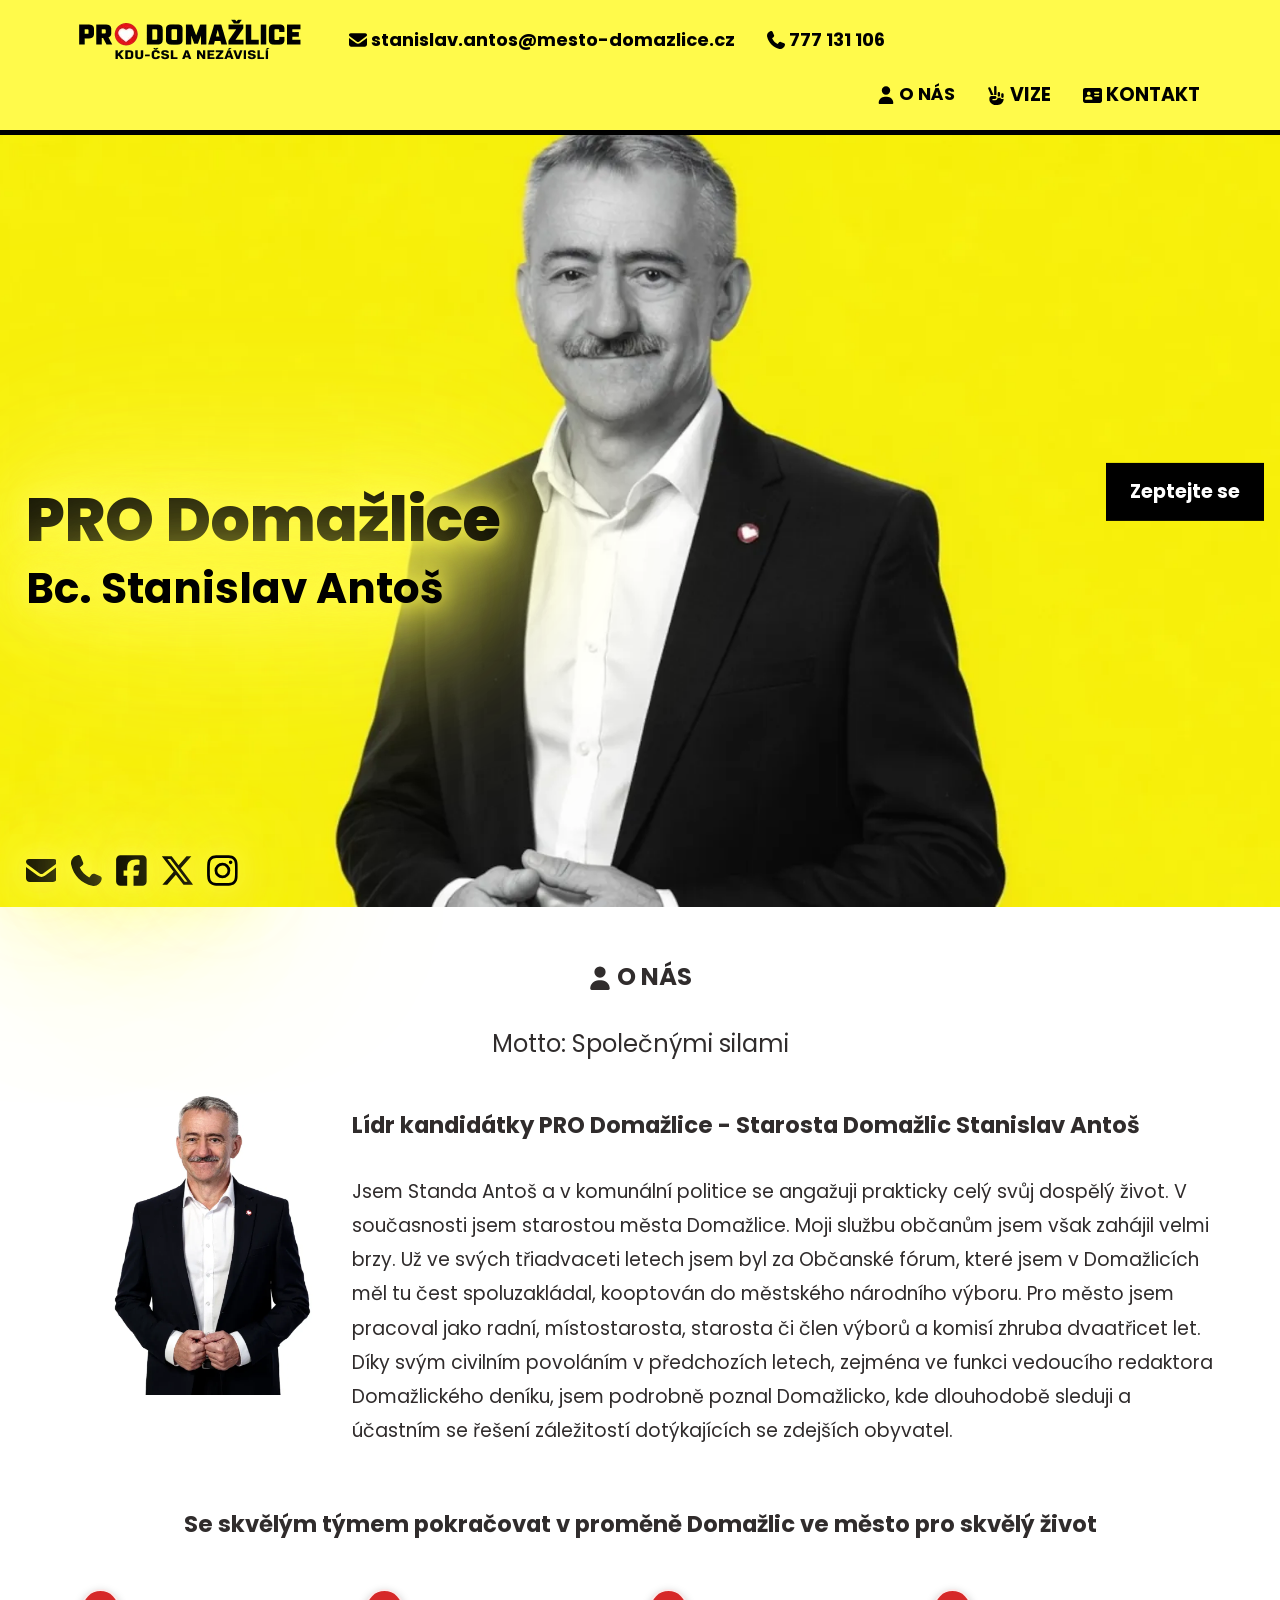
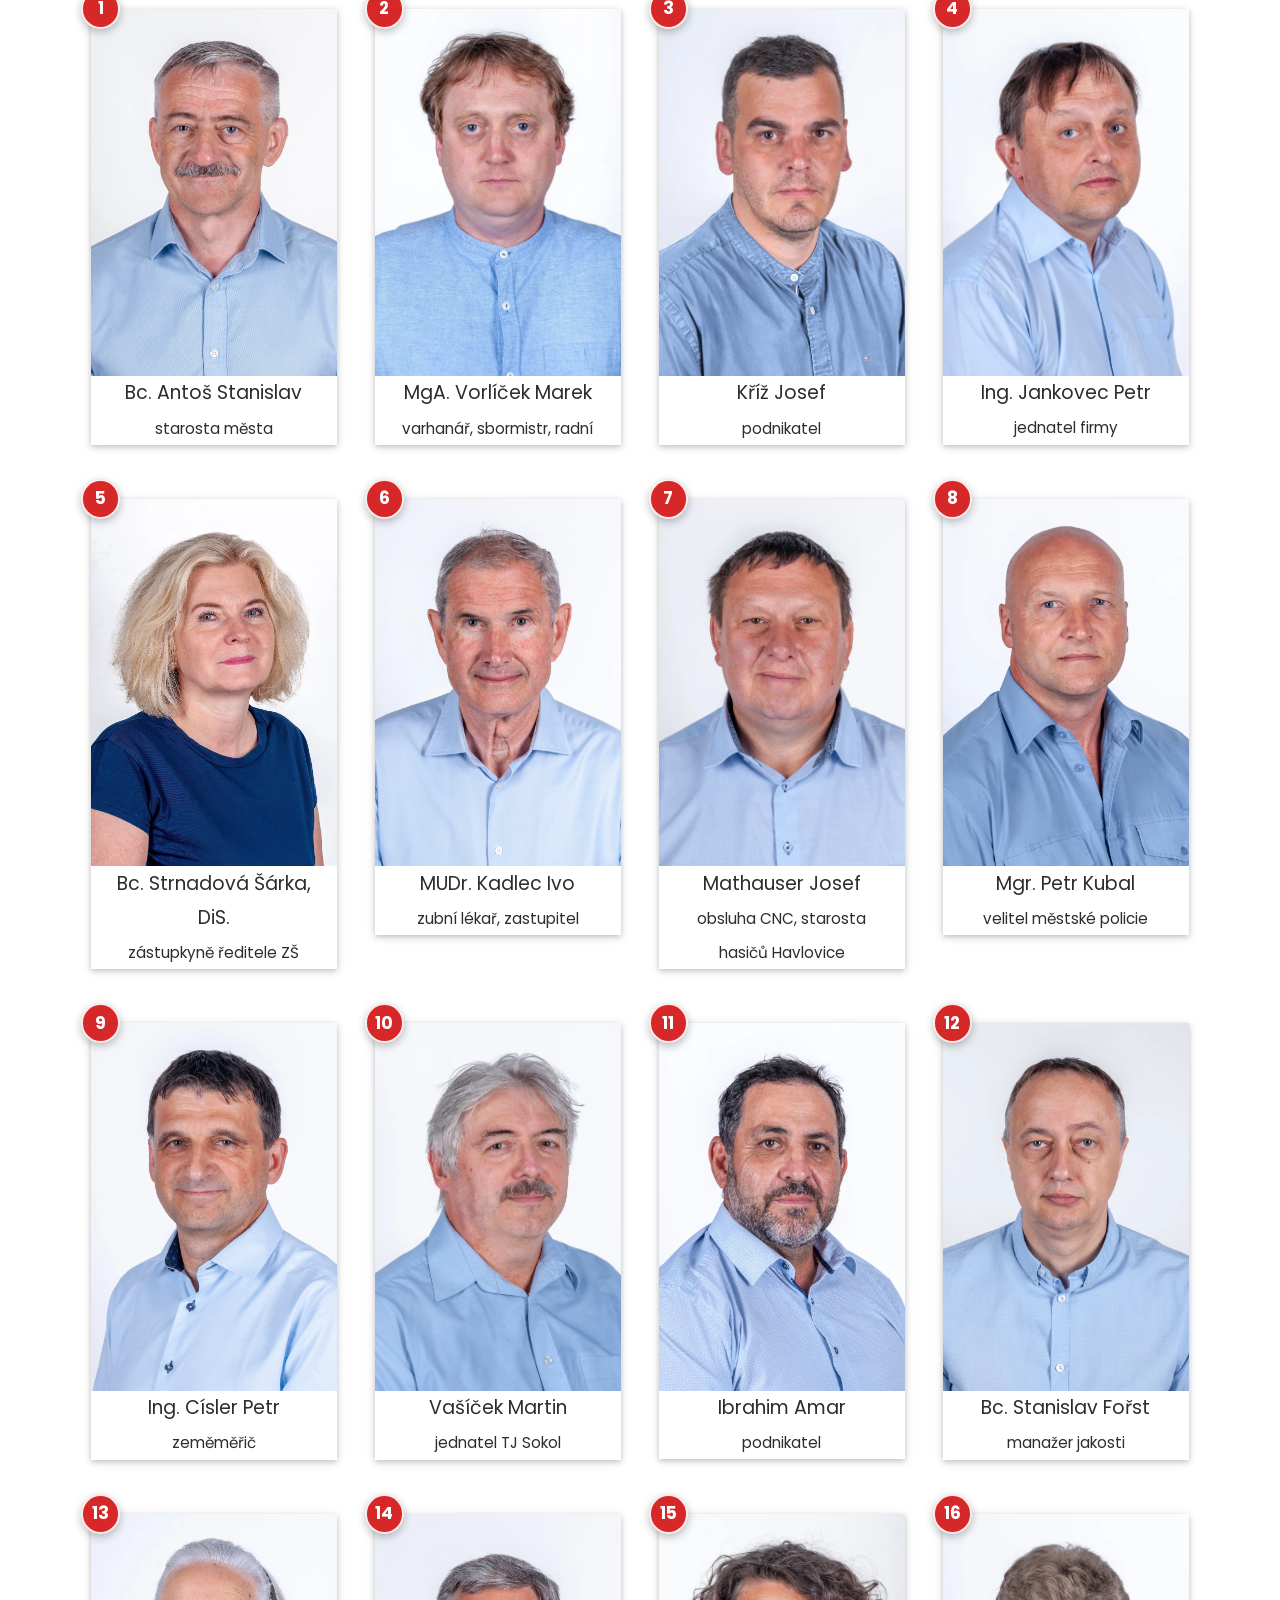
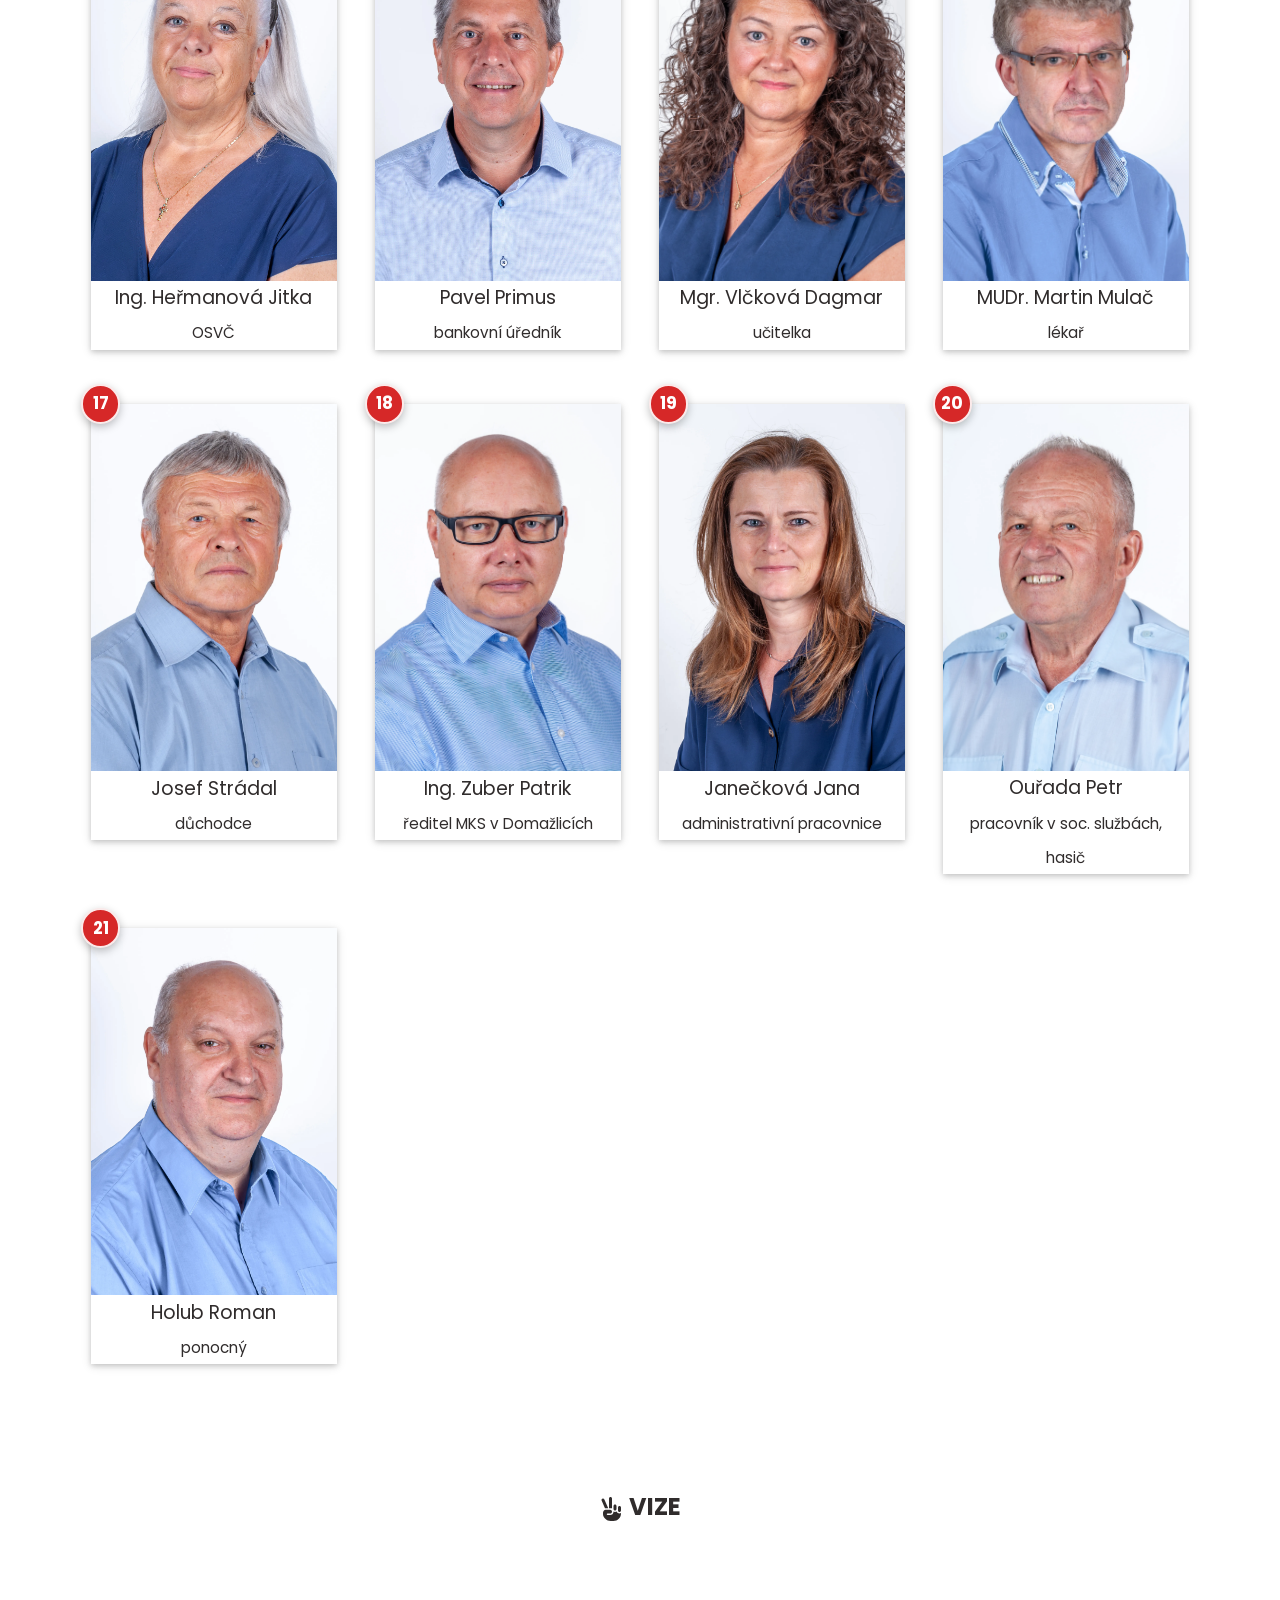
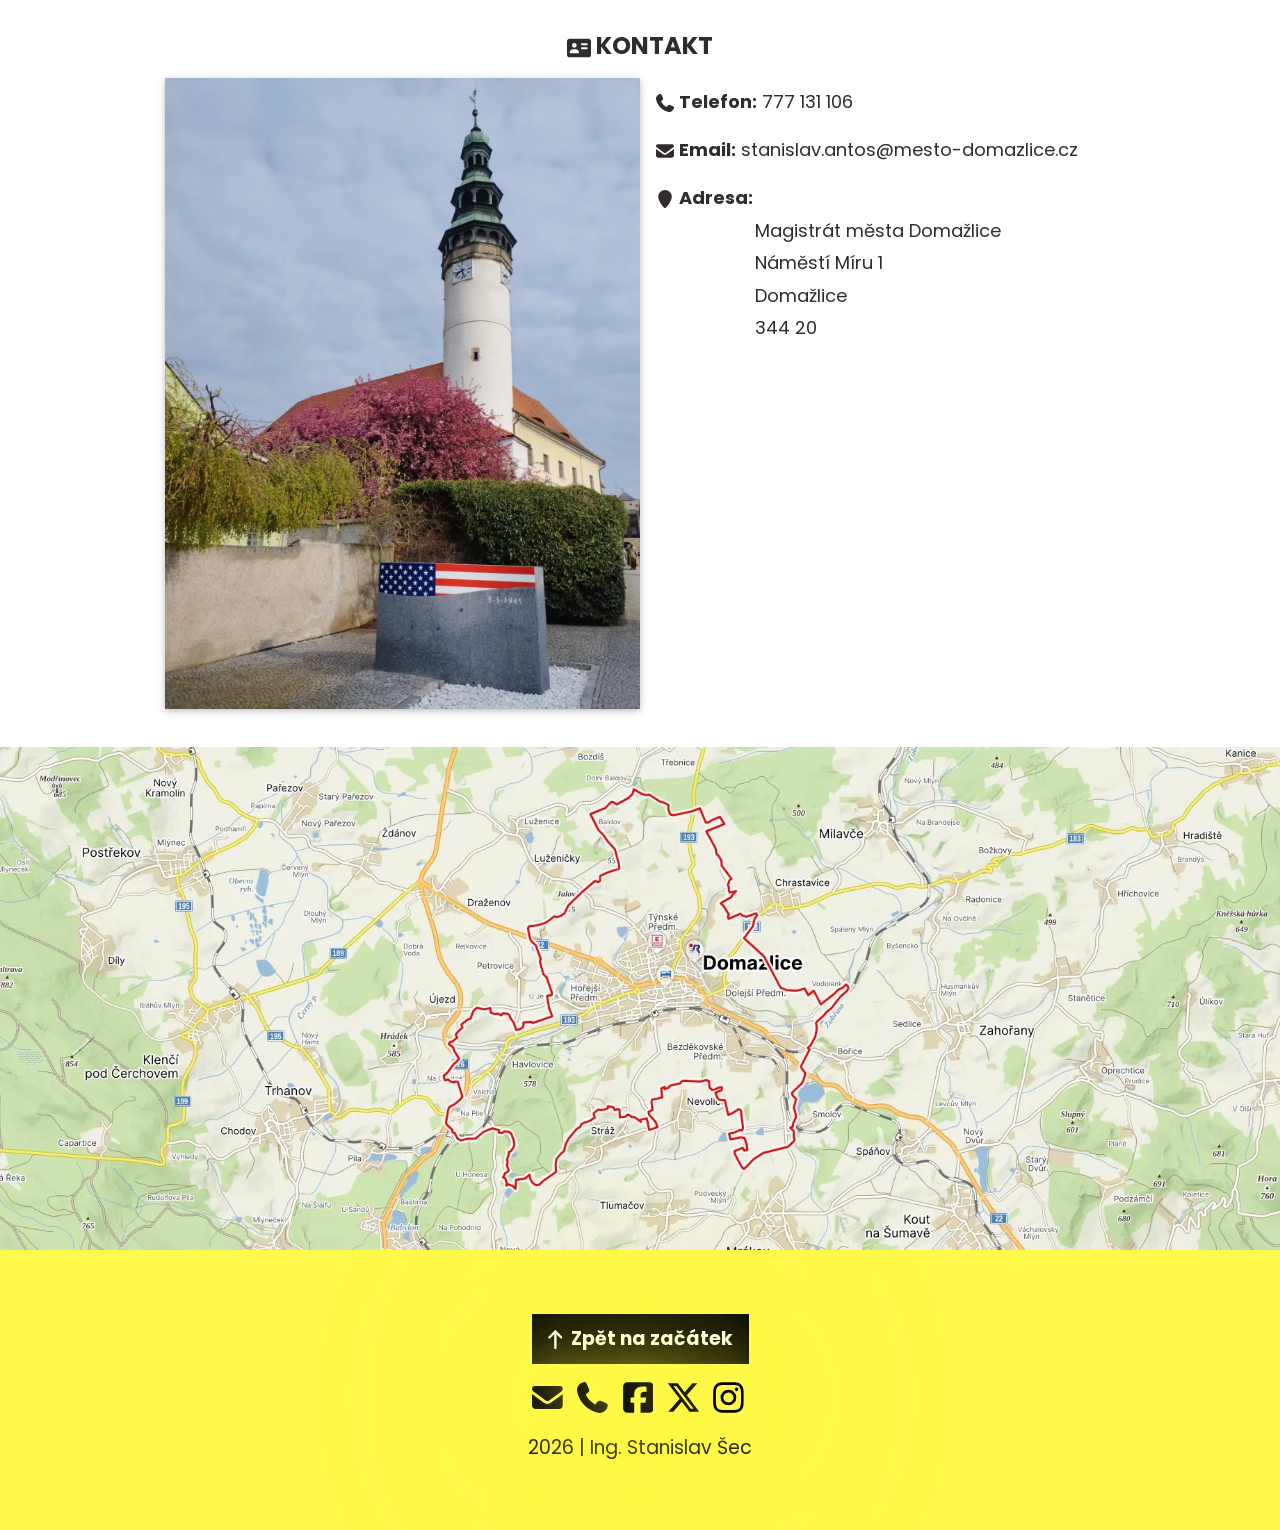
==== index.html @ 692b4fc7 "Nahrál jsem úpravu vzhledu" ====
<!DOCTYPE html><html lang="cs"><head><meta charset="UTF-8"><script type="application/ld+json" data-remove>{
				"@context":"https://schema.org",
				"@type":"WebSite",
				"url":"https://prodomazlice.cz",
				"name":"Bc. Stanislav Antoš - PRO Domažlice",
				"description":"Výchozí webový projekt",
				"publisher": {
					"@type":"Organization",
					"name":"Ing. Stanislav Šec",
					"url":"https://prodomazlice.cz",
					"logo": {
						"@type":"ImageObject",
						"url":"https://prodomazlice.cz/img/icons/icon-512x512.png",
						"width": 512,
						"height": 512
					},
					"contactPoint": {
						"@type":"ContactPoint",
						"contactType":"Customer Support",
						"email":"&#115;&#116;&#97;&#110;&#105;&#115;&#108;&#97;&#118;&#46;&#97;&#110;&#116;&#111;&#115;&#64;&#109;&#101;&#115;&#116;&#111;&#45;&#100;&#111;&#109;&#97;&#122;&#108;&#105;&#99;&#101;&#46;&#99;&#122;",
						"telephone":"+420777131106",
						"areaServed":"CZ"
					}
				}
			}</script><title data-keep="title">Bc. Stanislav Antoš - PRO Domažlice</title><meta name="viewport" content="width=device-width,initial-scale=1"><meta name="author" content="Ing. Stanislav Šec"><meta name="robots" content="index, follow"><meta name="title" property="og:title" content="PRO Domažlice"><meta name="description" property="og:description" content="Výchozí webový projekt"><meta name="keywords" property="og:keywords" content="Domažlice, Volby, Starosta Domažlic, Stanislav Antoš, Volby 2026"><meta property="og:type" content="website"><meta property="og:site_name" content="prodomazlice.cz"><meta property="og:locale" content="cs_CS"><meta property="og:url" content="https://prodomazlice.cz/index.html"><meta property="og:image" content="https://prodomazlice.cz/img/socialniSite.webp"><meta property="og:image:alt" content="Bc. Stanislav Antoš"><meta name="twitter:card" content="summary"><meta name="twitter:title" content="PRO Domažlice"><meta name="twitter:description" content="Výchozí webový projekt"><meta name="twitter:image" content="https://prodomazlice.cz/img/x.webp"><link rel="stylesheet" href="styles.min.css?v=1.0.0"><script src="scripts.min.js?v=1.0.0"></script><link rel="apple-touch-icon" sizes="180x180" href="./img/icons/icon-180x180.png"><link rel="icon" type="image/x-icon" sizes="48x48" href="./img/icons/favicon.ico"><link rel="icon" type="image/png" sizes="32x32" href="./img/icons/icon-32x32.png"><link rel="icon" type="image/png" sizes="16x16" href="./img/icons/icon-16x16.png"><link rel="manifest" href="./site.webmanifest"><link rel="canonical" href="https://prodomazlice.cz/"></head><body><div class="w3-overlay w3-hide-large w3-animate-opacity menuCloser" title="Zavři menu" id="myOverlay"></div><div class="w3-top"><div class="w3-bar color-2" id="myNavbar"><a href="index.html#home" class="w3-bar-item logoWrapp"><img class="logo" alt="logo" src="img/logoRectangle.webp"></a><div class="w3-center w3-hide-small w3-hide-medium"><a href="mailto:&#115;&#116;&#97;&#110;&#105;&#115;&#108;&#97;&#118;&#46;&#97;&#110;&#116;&#111;&#115;&#64;&#109;&#101;&#115;&#116;&#111;&#45;&#100;&#111;&#109;&#97;&#122;&#108;&#105;&#99;&#101;&#46;&#99;&#122;" class="w3-bar-item w3-large"><svg class="fa"><use xlink:href="sprites/fa-solid.svg#envelope"></use></svg> &#115;&#116;&#97;&#110;&#105;&#115;&#108;&#97;&#118;&#46;&#97;&#110;&#116;&#111;&#115;&#64;&#109;&#101;&#115;&#116;&#111;&#45;&#100;&#111;&#109;&#97;&#122;&#108;&#105;&#99;&#101;&#46;&#99;&#122; </a><a href="tel:+420777131106" class="w3-bar-item w3-large"><svg class="fa"><use xlink:href="sprites/fa-solid.svg#phone"></use></svg> 777 131 106</a></div><div class="w3-right w3-hide-small w3-hide-medium"><a href="index.html#about" class="w3-bar-item w3-large"><svg class="fa"><use xlink:href="sprites/fa-solid.svg#user"></use></svg> O NÁS </a><a href="index.html#why" class="w3-bar-item"><svg class="fa"><use xlink:href="sprites/fa-solid.svg#hand-peace"></use></svg> VIZE </a><a href="index.html#contact" class="w3-bar-item"><svg class="fa"><use xlink:href="sprites/fa-solid.svg#address-card"></use></svg> KONTAKT</a></div><span class="menuOpener w3-bar-item w3-right w3-hide-large"><svg class="fa"><use xlink:href="sprites/fa-solid.svg#bars"></use></svg></span></div></div><nav class="menuCloser w3-sidebar w3-bar-block color-2 w3-card w3-animate-right w3-hide-large" id="mySidebar"><div class="w3-bar-item w3-right-align closer"><svg class="fa"><use xlink:href="sprites/fa-solid.svg#close"></use></svg></div><a href="index.html#about" class="w3-bar-item w3-right-align">O NÁS</a> <a href="index.html#why" class="w3-bar-item w3-right-align">VIZE</a> <a href="index.html#contact" class="w3-bar-item w3-right-align">KONTAKT</a></nav><header class="w3-display-container" id="home"><div class="bigTitle w3-display-left w3-text-white"><h1>PRO Domažlice</h1><h2>Bc. Stanislav Antoš</h2></div><a href="index.html#contact" class="w3-button w3-padding-large w3-margin-right w3-hide-small w3-display-right w3-hide-medium">Zeptejte se</a><div class="contactIcons"><a href="mailto:&#115;&#116;&#97;&#110;&#105;&#115;&#108;&#97;&#118;&#46;&#97;&#110;&#116;&#111;&#115;&#64;&#109;&#101;&#115;&#116;&#111;&#45;&#100;&#111;&#109;&#97;&#122;&#108;&#105;&#99;&#101;&#46;&#99;&#122;" rel="nofollow"><svg class="fa"><use xlink:href="sprites/fa-solid.svg#envelope"></use></svg> </a><a href="tel:+420777131106" rel="nofollow"><svg class="fa"><use xlink:href="sprites/fa-solid.svg#phone"></use></svg> </a><a href="https://www.facebook.com/stanislav.antos.7" target="_blank" rel="nofollow"><svg class="fa"><use xlink:href="sprites/fa-brands.svg#facebook-square"></use></svg> </a><a href="https://x.com/AntosStanislav" target="_blank" rel="nofollow"><svg class="fa"><use xlink:href="sprites/fa-brands.svg#x-twitter"></use></svg> </a><a href="https://www.instagram.com/antosstanislav/" target="_blank" rel="nofollow"><svg class="fa"><use xlink:href="sprites/fa-brands.svg#instagram"></use></svg></a></div></header><div data-keep="content"><section class="w3-container" id="about"><h3 class="w3-center"><svg class="fa"><use xlink:href="sprites/fa-solid.svg#user"></use></svg> O NÁS</h3><p class="w3-center w3-xlarge">Motto: Společnými silami</p><div class="w3-row"><div class="w3-quarter"><div class="gallery w3-center"><picture><source srcset="imgResized/portret-480.webp" media="(max-width: 1000px)"><source srcset="imgResized/portret-768.webp" media="(max-width: 1400px)"><img src="img/portret.webp" class="portrait" alt="Bc. Stanislav Antoš"></picture></div></div><div class="w3-threequarter"><div class="w3-section w3-animate-zoom"><div class="header w3-left-align">Lídr kandidátky PRO Domažlice - Starosta Domažlic Stanislav Antoš</div><div class="text">Jsem Standa Antoš a v komunální politice se angažuji prakticky celý svůj dospělý život. V současnosti jsem starostou města Domažlice. Moji službu občanům jsem však zahájil velmi brzy. Už ve svých třiadvaceti letech jsem byl za Občanské fórum, které jsem v Domažlicích měl tu čest spoluzakládal, kooptován do městského národního výboru. Pro město jsem pracoval jako radní, místostarosta, starosta či člen výborů a komisí zhruba dvaatřicet let. Díky svým civilním povoláním v předchozích letech, zejména ve funkci vedoucího redaktora Domažlického deníku, jsem podrobně poznal Domažlicko, kde dlouhodobě sleduji a účastním se řešení záležitostí dotýkajících se zdejších obyvatel.</div></div></div></div><div class="w3-section candidates"><div class="header">Se skvělým týmem pokračovat v proměně Domažlic ve město pro skvělý život</div><div class="w3-row-padding w3-margin-top gallery w3-center"><div class="w3-quarter"><div class="w3-card candidate-card"><div class="candidate-badge">1</div><source srcset="imgResized/kandidati/Antoš-480.webp" media="(max-width: 1000px)"><source srcset="imgResized/kandidati/Antoš-768.webp" media="(max-width: 1400px)"><source srcset="imgResized/kandidati/Antoš-1200.webp" media="(max-width: 2000px)"><img src="./img/kandidati/Antoš.webp" class="w3-image" alt="Bc. Antoš Stanislav"><div class="w3-container"><span>Bc. Antoš Stanislav<br><small>starosta města</small></span></div></div></div><div class="w3-quarter"><div class="w3-card candidate-card"><div class="candidate-badge">2</div><source srcset="imgResized/kandidati/Vorlíček-480.webp" media="(max-width: 1000px)"><source srcset="imgResized/kandidati/Vorlíček-768.webp" media="(max-width: 1400px)"><source srcset="imgResized/kandidati/Vorlíček-1200.webp" media="(max-width: 2000px)"><img src="./img/kandidati/Vorlíček.webp" class="w3-image" alt="MgA. Vorlíček Marek"><div class="w3-container"><span>MgA. Vorlíček Marek<br><small>varhanář, sbormistr, radní</small></span></div></div></div><div class="w3-quarter"><div class="w3-card candidate-card"><div class="candidate-badge">3</div><source srcset="imgResized/kandidati/Kříž-480.webp" media="(max-width: 1000px)"><source srcset="imgResized/kandidati/Kříž-768.webp" media="(max-width: 1400px)"><source srcset="imgResized/kandidati/Kříž-1200.webp" media="(max-width: 2000px)"><img src="./img/kandidati/Kříž.webp" class="w3-image" alt="Kříž Josef"><div class="w3-container"><span>Kříž Josef<br><small>podnikatel</small></span></div></div></div><div class="w3-quarter"><div class="w3-card candidate-card"><div class="candidate-badge">4</div><source srcset="imgResized/kandidati/Jankovec-480.webp" media="(max-width: 1000px)"><source srcset="imgResized/kandidati/Jankovec-768.webp" media="(max-width: 1400px)"><source srcset="imgResized/kandidati/Jankovec-1200.webp" media="(max-width: 2000px)"><img src="./img/kandidati/Jankovec.webp" class="w3-image" alt="Ing. Jankovec Petr"><div class="w3-container"><span>Ing. Jankovec Petr<br><small>jednatel firmy</small></span></div></div></div></div><div class="w3-row-padding w3-margin-top gallery w3-center"><div class="w3-quarter"><div class="w3-card candidate-card"><div class="candidate-badge">5</div><source srcset="imgResized/kandidati/Strnadová-480.webp" media="(max-width: 1000px)"><source srcset="imgResized/kandidati/Strnadová-768.webp" media="(max-width: 1400px)"><source srcset="imgResized/kandidati/Strnadová-1200.webp" media="(max-width: 2000px)"><img src="./img/kandidati/Strnadová.webp" class="w3-image" alt="Bc. Strnadová Šárka, DiS."><div class="w3-container"><span>Bc. Strnadová Šárka, DiS.<br><small>zástupkyně ředitele ZŠ</small></span></div></div></div><div class="w3-quarter"><div class="w3-card candidate-card"><div class="candidate-badge">6</div><source srcset="imgResized/kandidati/Kadlec-480.webp" media="(max-width: 1000px)"><source srcset="imgResized/kandidati/Kadlec-768.webp" media="(max-width: 1400px)"><source srcset="imgResized/kandidati/Kadlec-1200.webp" media="(max-width: 2000px)"><img src="./img/kandidati/Kadlec.webp" class="w3-image" alt="MUDr. Kadlec Ivo"><div class="w3-container"><span>MUDr. Kadlec Ivo<br><small>zubní lékař, zastupitel</small></span></div></div></div><div class="w3-quarter"><div class="w3-card candidate-card"><div class="candidate-badge">7</div><source srcset="imgResized/kandidati/Mathauser-480.webp" media="(max-width: 1000px)"><source srcset="imgResized/kandidati/Mathauser-768.webp" media="(max-width: 1400px)"><source srcset="imgResized/kandidati/Mathauser-1200.webp" media="(max-width: 2000px)"><img src="./img/kandidati/Mathauser.webp" class="w3-image" alt="Mathauser Josef"><div class="w3-container"><span>Mathauser Josef<br><small>obsluha CNC, starosta hasičů Havlovice</small></span></div></div></div><div class="w3-quarter"><div class="w3-card candidate-card"><div class="candidate-badge">8</div><source srcset="imgResized/kandidati/Kubal-480.webp" media="(max-width: 1000px)"><source srcset="imgResized/kandidati/Kubal-768.webp" media="(max-width: 1400px)"><source srcset="imgResized/kandidati/Kubal-1200.webp" media="(max-width: 2000px)"><img src="./img/kandidati/Kubal.webp" class="w3-image" alt="Mgr. Petr Kubal"><div class="w3-container"><span>Mgr. Petr Kubal<br><small>velitel městské policie</small></span></div></div></div></div><div class="w3-row-padding w3-margin-top gallery w3-center"><div class="w3-quarter"><div class="w3-card candidate-card"><div class="candidate-badge">9</div><source srcset="imgResized/kandidati/Císler-480.webp" media="(max-width: 1000px)"><source srcset="imgResized/kandidati/Císler-768.webp" media="(max-width: 1400px)"><source srcset="imgResized/kandidati/Císler-1200.webp" media="(max-width: 2000px)"><img src="./img/kandidati/Císler.webp" class="w3-image" alt="Ing. Císler Petr"><div class="w3-container"><span>Ing. Císler Petr<br><small>zeměměřič</small></span></div></div></div><div class="w3-quarter"><div class="w3-card candidate-card"><div class="candidate-badge">10</div><source srcset="imgResized/kandidati/Vašíček-480.webp" media="(max-width: 1000px)"><source srcset="imgResized/kandidati/Vašíček-768.webp" media="(max-width: 1400px)"><source srcset="imgResized/kandidati/Vašíček-1200.webp" media="(max-width: 2000px)"><img src="./img/kandidati/Vašíček.webp" class="w3-image" alt="Vašíček Martin"><div class="w3-container"><span>Vašíček Martin<br><small>jednatel TJ Sokol</small></span></div></div></div><div class="w3-quarter"><div class="w3-card candidate-card"><div class="candidate-badge">11</div><source srcset="imgResized/kandidati/Ibrahim-480.webp" media="(max-width: 1000px)"><source srcset="imgResized/kandidati/Ibrahim-768.webp" media="(max-width: 1400px)"><source srcset="imgResized/kandidati/Ibrahim-1200.webp" media="(max-width: 2000px)"><img src="./img/kandidati/Ibrahim.webp" class="w3-image" alt="Ibrahim Amar"><div class="w3-container"><span>Ibrahim Amar<br><small>podnikatel</small></span></div></div></div><div class="w3-quarter"><div class="w3-card candidate-card"><div class="candidate-badge">12</div><source srcset="imgResized/kandidati/Fořst-480.webp" media="(max-width: 1000px)"><source srcset="imgResized/kandidati/Fořst-768.webp" media="(max-width: 1400px)"><source srcset="imgResized/kandidati/Fořst-1200.webp" media="(max-width: 2000px)"><img src="./img/kandidati/Fořst.webp" class="w3-image" alt="Bc. Stanislav Fořst"><div class="w3-container"><span>Bc. Stanislav Fořst<br><small>manažer jakosti</small></span></div></div></div></div><div class="w3-row-padding w3-margin-top gallery w3-center"><div class="w3-quarter"><div class="w3-card candidate-card"><div class="candidate-badge">13</div><source srcset="imgResized/kandidati/Heřmanová-480.webp" media="(max-width: 1000px)"><source srcset="imgResized/kandidati/Heřmanová-768.webp" media="(max-width: 1400px)"><source srcset="imgResized/kandidati/Heřmanová-1200.webp" media="(max-width: 2000px)"><img src="./img/kandidati/Heřmanová.webp" class="w3-image" alt="Ing. Heřmanová Jitka"><div class="w3-container"><span>Ing. Heřmanová Jitka<br><small>OSVČ</small></span></div></div></div><div class="w3-quarter"><div class="w3-card candidate-card"><div class="candidate-badge">14</div><source srcset="imgResized/kandidati/Primus-480.webp" media="(max-width: 1000px)"><source srcset="imgResized/kandidati/Primus-768.webp" media="(max-width: 1400px)"><source srcset="imgResized/kandidati/Primus-1200.webp" media="(max-width: 2000px)"><img src="./img/kandidati/Primus.webp" class="w3-image" alt="Pavel Primus"><div class="w3-container"><span>Pavel Primus<br><small>bankovní úředník</small></span></div></div></div><div class="w3-quarter"><div class="w3-card candidate-card"><div class="candidate-badge">15</div><source srcset="imgResized/kandidati/Vlčková-480.webp" media="(max-width: 1000px)"><source srcset="imgResized/kandidati/Vlčková-768.webp" media="(max-width: 1400px)"><source srcset="imgResized/kandidati/Vlčková-1200.webp" media="(max-width: 2000px)"><img src="./img/kandidati/Vlčková.webp" class="w3-image" alt="Mgr. Vlčková Dagmar"><div class="w3-container"><span>Mgr. Vlčková Dagmar<br><small>učitelka</small></span></div></div></div><div class="w3-quarter"><div class="w3-card candidate-card"><div class="candidate-badge">16</div><source srcset="imgResized/kandidati/Mulač-480.webp" media="(max-width: 1000px)"><source srcset="imgResized/kandidati/Mulač-768.webp" media="(max-width: 1400px)"><source srcset="imgResized/kandidati/Mulač-1200.webp" media="(max-width: 2000px)"><img src="./img/kandidati/Mulač.webp" class="w3-image" alt="MUDr. Martin Mulač"><div class="w3-container"><span>MUDr. Martin Mulač<br><small>lékař</small></span></div></div></div></div><div class="w3-row-padding w3-margin-top gallery w3-center"><div class="w3-quarter"><div class="w3-card candidate-card"><div class="candidate-badge">17</div><source srcset="imgResized/kandidati/Strádal-480.webp" media="(max-width: 1000px)"><source srcset="imgResized/kandidati/Strádal-768.webp" media="(max-width: 1400px)"><source srcset="imgResized/kandidati/Strádal-1200.webp" media="(max-width: 2000px)"><img src="./img/kandidati/Strádal.webp" class="w3-image" alt="Josef Strádal"><div class="w3-container"><span>Josef Strádal<br><small>důchodce</small></span></div></div></div><div class="w3-quarter"><div class="w3-card candidate-card"><div class="candidate-badge">18</div><source srcset="imgResized/kandidati/Zuber-480.webp" media="(max-width: 1000px)"><source srcset="imgResized/kandidati/Zuber-768.webp" media="(max-width: 1400px)"><source srcset="imgResized/kandidati/Zuber-1200.webp" media="(max-width: 2000px)"><img src="./img/kandidati/Zuber.webp" class="w3-image" alt="Ing. Zuber Patrik"><div class="w3-container"><span>Ing. Zuber Patrik<br><small>ředitel MKS v Domažlicích</small></span></div></div></div><div class="w3-quarter"><div class="w3-card candidate-card"><div class="candidate-badge">19</div><source srcset="imgResized/kandidati/Janečková-480.webp" media="(max-width: 1000px)"><source srcset="imgResized/kandidati/Janečková-768.webp" media="(max-width: 1400px)"><source srcset="imgResized/kandidati/Janečková-1200.webp" media="(max-width: 2000px)"><img src="./img/kandidati/Janečková.webp" class="w3-image" alt="Janečková Jana"><div class="w3-container"><span>Janečková Jana<br><small>administrativní pracovnice</small></span></div></div></div><div class="w3-quarter"><div class="w3-card candidate-card"><div class="candidate-badge">20</div><source srcset="imgResized/kandidati/Ouřada-480.webp" media="(max-width: 1000px)"><source srcset="imgResized/kandidati/Ouřada-768.webp" media="(max-width: 1400px)"><source srcset="imgResized/kandidati/Ouřada-1200.webp" media="(max-width: 2000px)"><img src="./img/kandidati/Ouřada.webp" class="w3-image" alt="Ouřada Petr"><div class="w3-container"><span>Ouřada Petr<br><small>pracovník v soc. službách, hasič</small></span></div></div></div></div><div class="w3-row-padding w3-margin-top gallery w3-center"><div class="w3-quarter"><div class="w3-card candidate-card"><div class="candidate-badge">21</div><source srcset="imgResized/kandidati/Holub-1200.webp" media="(max-width: 2000px)"><img src="./img/kandidati/Holub.webp" class="w3-image" alt="Holub Roman"><div class="w3-container"><span>Holub Roman<br><small>ponocný</small></span></div></div></div></div></div></section><section class="w3-container" id="why"><h3 class="w3-center"><svg class="fa"><use xlink:href="sprites/fa-solid.svg#hand-peace"></use></svg> VIZE</h3></section><section class="w3-container" id="contact"><h3 class="w3-center"><svg class="fa"><use xlink:href="sprites/fa-solid.svg#address-card"></use></svg> KONTAKT</h3><div class="w3-row"><div class="w3-half w3-large w3-right"><div class="w3-padding"><svg class="fa"><use xlink:href="sprites/fa-solid.svg#phone"></use></svg> <strong>Telefon:</strong> <a href="tel:+420777131106">777 131 106</a></div><div class="w3-padding"><svg class="fa"><use xlink:href="sprites/fa-solid.svg#envelope"></use></svg> <strong>Email:</strong><a href="mailto:&#115;&#116;&#97;&#110;&#105;&#115;&#108;&#97;&#118;&#46;&#97;&#110;&#116;&#111;&#115;&#64;&#109;&#101;&#115;&#116;&#111;&#45;&#100;&#111;&#109;&#97;&#122;&#108;&#105;&#99;&#101;&#46;&#99;&#122;"> &#115;&#116;&#97;&#110;&#105;&#115;&#108;&#97;&#118;&#46;&#97;&#110;&#116;&#111;&#115;&#64;&#109;&#101;&#115;&#116;&#111;&#45;&#100;&#111;&#109;&#97;&#122;&#108;&#105;&#99;&#101;&#46;&#99;&#122;</a></div><div class="w3-padding"><svg class="fa"><use xlink:href="sprites/fa-solid.svg#map-marker"></use></svg> <strong>Adresa:</strong><br><a href="https://mapy.cz/s/cefejaleje" target="_blank"><address>Magistrát města Domažlice<br>Náměstí Míru 1<br>Domažlice<br>344 20</address></a></div></div><div class="w3-half gallery"><picture><source srcset="imgResized/sidlo-480.webp" media="(max-width: 768px)"><source srcset="imgResized/sidlo-768.webp" media="(max-width: 1200px)"><source srcset="imgResized/sidlo-1200.webp" media="(max-width: 1600px)"><img src="./img/sidlo.webp" class="w3-card-2 w3-image w3-hover-opacity photoDominanta w3-right" alt="Bc. Stanislav Antoš - Domažlice"></picture></div></div></section><a href="https://mapy.cz/s/cefejaleje" target="_blank"><picture><source srcset="imgResized/map-480.webp" media="(max-width: 500px)"><source srcset="imgResized/map-768.webp" media="(max-width: 800px)"><source srcset="imgResized/map-1200.webp" media="(max-width: 1250px)"><img src="./img/map.webp" alt="Náhled mapy" class="w3-image map"></picture></a></div><footer class="w3-center color-2 w3-padding-64" data-keep="footer"><a href="#home" class="w3-button"><svg class="fa"><use xlink:href="sprites/fa-solid.svg#arrow-up"></use></svg> Zpět na začátek</a><div class="w3-section contactIcons"><a href="mailto:&#115;&#116;&#97;&#110;&#105;&#115;&#108;&#97;&#118;&#46;&#97;&#110;&#116;&#111;&#115;&#64;&#109;&#101;&#115;&#116;&#111;&#45;&#100;&#111;&#109;&#97;&#122;&#108;&#105;&#99;&#101;&#46;&#99;&#122;" rel="nofollow" class="w3-hover-opacity"><svg class="fa"><use xlink:href="sprites/fa-solid.svg#envelope"></use></svg> </a><a href="tel:+420777131106" rel="nofollow" class="w3-hover-opacity"><svg class="fa"><use xlink:href="sprites/fa-solid.svg#phone"></use></svg> </a><a href="https://www.facebook.com/stanislav.antos.7" target="_blank" rel="nofollow" class="w3-hover-opacity"><svg class="fa"><use xlink:href="sprites/fa-brands.svg#facebook-square"></use></svg> </a><a href="https://x.com/AntosStanislav" target="_blank" rel="nofollow" class="w3-hover-opacity"><svg class="fa"><use xlink:href="sprites/fa-brands.svg#x-twitter"></use></svg> </a><a href="https://www.instagram.com/antosstanislav/" target="_blank" rel="nofollow" class="w3-hover-opacity"><svg class="fa"><use xlink:href="sprites/fa-brands.svg#instagram"></use></svg></a></div><div>2026 | <a href="https://sec.stanislav.eu" rel="nofollow" target="_blank" title="Otevři stránky autora">Ing. Stanislav Šec</a> <img src="https://tracker.stanislav.eu/track.php?site=prodomazlice.cz" class="w3-hide" alt="Visitor Tracking"></div></footer><div id="modal" class="w3-modal w3-black"><span class="w3-button w3-xxlarge w3-black w3-display-topright" title="Zavřít okno"><svg class="fa w3-right"><use xlink:href="sprites/fa-solid.svg#close"></use></svg></span><div class="w3-modal-content w3-animate-zoom w3-center w3-transparent"><img id="modalImage" class="w3-image" alt="popisek" src="./img/kondice.webp"><p id="caption" class="w3-opacity w3-large"></p></div></div></body></html>
---- styles.min.css ----
@font-face{font-family:'Poppins';font-style:italic;font-weight:100;font-display:swap;src:url(fonts/poppinsDevanagariItalic100.woff2) format('woff2');unicode-range:U+0900-097F,U+1CD0-1CF9,U+200C-200D,U+20A8,U+20B9,U+20F0,U+25CC,U+A830-A839,U+A8E0-A8FF,U+11B00-11B09}@font-face{font-family:'Poppins';font-style:italic;font-weight:100;font-display:swap;src:url(fonts/poppinsLatin-extItalic100.woff2) format('woff2');unicode-range:U+0100-02BA,U+02BD-02C5,U+02C7-02CC,U+02CE-02D7,U+02DD-02FF,U+0304,U+0308,U+0329,U+1D00-1DBF,U+1E00-1E9F,U+1EF2-1EFF,U+2020,U+20A0-20AB,U+20AD-20C0,U+2113,U+2C60-2C7F,U+A720-A7FF}@font-face{font-family:'Poppins';font-style:italic;font-weight:100;font-display:swap;src:url(fonts/poppinsLatinItalic100.woff2) format('woff2');unicode-range:U+0000-00FF,U+0131,U+0152-0153,U+02BB-02BC,U+02C6,U+02DA,U+02DC,U+0304,U+0308,U+0329,U+2000-206F,U+20AC,U+2122,U+2191,U+2193,U+2212,U+2215,U+FEFF,U+FFFD}@font-face{font-family:'Poppins';font-style:italic;font-weight:200;font-display:swap;src:url(fonts/poppinsDevanagariItalic200.woff2) format('woff2');unicode-range:U+0900-097F,U+1CD0-1CF9,U+200C-200D,U+20A8,U+20B9,U+20F0,U+25CC,U+A830-A839,U+A8E0-A8FF,U+11B00-11B09}@font-face{font-family:'Poppins';font-style:italic;font-weight:200;font-display:swap;src:url(fonts/poppinsLatin-extItalic200.woff2) format('woff2');unicode-range:U+0100-02BA,U+02BD-02C5,U+02C7-02CC,U+02CE-02D7,U+02DD-02FF,U+0304,U+0308,U+0329,U+1D00-1DBF,U+1E00-1E9F,U+1EF2-1EFF,U+2020,U+20A0-20AB,U+20AD-20C0,U+2113,U+2C60-2C7F,U+A720-A7FF}@font-face{font-family:'Poppins';font-style:italic;font-weight:200;font-display:swap;src:url(fonts/poppinsLatinItalic200.woff2) format('woff2');unicode-range:U+0000-00FF,U+0131,U+0152-0153,U+02BB-02BC,U+02C6,U+02DA,U+02DC,U+0304,U+0308,U+0329,U+2000-206F,U+20AC,U+2122,U+2191,U+2193,U+2212,U+2215,U+FEFF,U+FFFD}@font-face{font-family:'Poppins';font-style:italic;font-weight:300;font-display:swap;src:url(fonts/poppinsDevanagariItalic300.woff2) format('woff2');unicode-range:U+0900-097F,U+1CD0-1CF9,U+200C-200D,U+20A8,U+20B9,U+20F0,U+25CC,U+A830-A839,U+A8E0-A8FF,U+11B00-11B09}@font-face{font-family:'Poppins';font-style:italic;font-weight:300;font-display:swap;src:url(fonts/poppinsLatin-extItalic300.woff2) format('woff2');unicode-range:U+0100-02BA,U+02BD-02C5,U+02C7-02CC,U+02CE-02D7,U+02DD-02FF,U+0304,U+0308,U+0329,U+1D00-1DBF,U+1E00-1E9F,U+1EF2-1EFF,U+2020,U+20A0-20AB,U+20AD-20C0,U+2113,U+2C60-2C7F,U+A720-A7FF}@font-face{font-family:'Poppins';font-style:italic;font-weight:300;font-display:swap;src:url(fonts/poppinsLatinItalic300.woff2) format('woff2');unicode-range:U+0000-00FF,U+0131,U+0152-0153,U+02BB-02BC,U+02C6,U+02DA,U+02DC,U+0304,U+0308,U+0329,U+2000-206F,U+20AC,U+2122,U+2191,U+2193,U+2212,U+2215,U+FEFF,U+FFFD}@font-face{font-family:'Poppins';font-style:italic;font-weight:400;font-display:swap;src:url(fonts/poppinsDevanagariItalic400.woff2) format('woff2');unicode-range:U+0900-097F,U+1CD0-1CF9,U+200C-200D,U+20A8,U+20B9,U+20F0,U+25CC,U+A830-A839,U+A8E0-A8FF,U+11B00-11B09}@font-face{font-family:'Poppins';font-style:italic;font-weight:400;font-display:swap;src:url(fonts/poppinsLatin-extItalic400.woff2) format('woff2');unicode-range:U+0100-02BA,U+02BD-02C5,U+02C7-02CC,U+02CE-02D7,U+02DD-02FF,U+0304,U+0308,U+0329,U+1D00-1DBF,U+1E00-1E9F,U+1EF2-1EFF,U+2020,U+20A0-20AB,U+20AD-20C0,U+2113,U+2C60-2C7F,U+A720-A7FF}@font-face{font-family:'Poppins';font-style:italic;font-weight:400;font-display:swap;src:url(fonts/poppinsLatinItalic400.woff2) format('woff2');unicode-range:U+0000-00FF,U+0131,U+0152-0153,U+02BB-02BC,U+02C6,U+02DA,U+02DC,U+0304,U+0308,U+0329,U+2000-206F,U+20AC,U+2122,U+2191,U+2193,U+2212,U+2215,U+FEFF,U+FFFD}@font-face{font-family:'Poppins';font-style:italic;font-weight:500;font-display:swap;src:url(fonts/poppinsDevanagariItalic500.woff2) format('woff2');unicode-range:U+0900-097F,U+1CD0-1CF9,U+200C-200D,U+20A8,U+20B9,U+20F0,U+25CC,U+A830-A839,U+A8E0-A8FF,U+11B00-11B09}@font-face{font-family:'Poppins';font-style:italic;font-weight:500;font-display:swap;src:url(fonts/poppinsLatin-extItalic500.woff2) format('woff2');unicode-range:U+0100-02BA,U+02BD-02C5,U+02C7-02CC,U+02CE-02D7,U+02DD-02FF,U+0304,U+0308,U+0329,U+1D00-1DBF,U+1E00-1E9F,U+1EF2-1EFF,U+2020,U+20A0-20AB,U+20AD-20C0,U+2113,U+2C60-2C7F,U+A720-A7FF}@font-face{font-family:'Poppins';font-style:italic;font-weight:500;font-display:swap;src:url(fonts/poppinsLatinItalic500.woff2) format('woff2');unicode-range:U+0000-00FF,U+0131,U+0152-0153,U+02BB-02BC,U+02C6,U+02DA,U+02DC,U+0304,U+0308,U+0329,U+2000-206F,U+20AC,U+2122,U+2191,U+2193,U+2212,U+2215,U+FEFF,U+FFFD}@font-face{font-family:'Poppins';font-style:italic;font-weight:600;font-display:swap;src:url(fonts/poppinsDevanagariItalic600.woff2) format('woff2');unicode-range:U+0900-097F,U+1CD0-1CF9,U+200C-200D,U+20A8,U+20B9,U+20F0,U+25CC,U+A830-A839,U+A8E0-A8FF,U+11B00-11B09}@font-face{font-family:'Poppins';font-style:italic;font-weight:600;font-display:swap;src:url(fonts/poppinsLatin-extItalic600.woff2) format('woff2');unicode-range:U+0100-02BA,U+02BD-02C5,U+02C7-02CC,U+02CE-02D7,U+02DD-02FF,U+0304,U+0308,U+0329,U+1D00-1DBF,U+1E00-1E9F,U+1EF2-1EFF,U+2020,U+20A0-20AB,U+20AD-20C0,U+2113,U+2C60-2C7F,U+A720-A7FF}@font-face{font-family:'Poppins';font-style:italic;font-weight:600;font-display:swap;src:url(fonts/poppinsLatinItalic600.woff2) format('woff2');unicode-range:U+0000-00FF,U+0131,U+0152-0153,U+02BB-02BC,U+02C6,U+02DA,U+02DC,U+0304,U+0308,U+0329,U+2000-206F,U+20AC,U+2122,U+2191,U+2193,U+2212,U+2215,U+FEFF,U+FFFD}@font-face{font-family:'Poppins';font-style:italic;font-weight:700;font-display:swap;src:url(fonts/poppinsDevanagariItalic700.woff2) format('woff2');unicode-range:U+0900-097F,U+1CD0-1CF9,U+200C-200D,U+20A8,U+20B9,U+20F0,U+25CC,U+A830-A839,U+A8E0-A8FF,U+11B00-11B09}@font-face{font-family:'Poppins';font-style:italic;font-weight:700;font-display:swap;src:url(fonts/poppinsLatin-extItalic700.woff2) format('woff2');unicode-range:U+0100-02BA,U+02BD-02C5,U+02C7-02CC,U+02CE-02D7,U+02DD-02FF,U+0304,U+0308,U+0329,U+1D00-1DBF,U+1E00-1E9F,U+1EF2-1EFF,U+2020,U+20A0-20AB,U+20AD-20C0,U+2113,U+2C60-2C7F,U+A720-A7FF}@font-face{font-family:'Poppins';font-style:italic;font-weight:700;font-display:swap;src:url(fonts/poppinsLatinItalic700.woff2) format('woff2');unicode-range:U+0000-00FF,U+0131,U+0152-0153,U+02BB-02BC,U+02C6,U+02DA,U+02DC,U+0304,U+0308,U+0329,U+2000-206F,U+20AC,U+2122,U+2191,U+2193,U+2212,U+2215,U+FEFF,U+FFFD}@font-face{font-family:'Poppins';font-style:italic;font-weight:800;font-display:swap;src:url(fonts/poppinsDevanagariItalic800.woff2) format('woff2');unicode-range:U+0900-097F,U+1CD0-1CF9,U+200C-200D,U+20A8,U+20B9,U+20F0,U+25CC,U+A830-A839,U+A8E0-A8FF,U+11B00-11B09}@font-face{font-family:'Poppins';font-style:italic;font-weight:800;font-display:swap;src:url(fonts/poppinsLatin-extItalic800.woff2) format('woff2');unicode-range:U+0100-02BA,U+02BD-02C5,U+02C7-02CC,U+02CE-02D7,U+02DD-02FF,U+0304,U+0308,U+0329,U+1D00-1DBF,U+1E00-1E9F,U+1EF2-1EFF,U+2020,U+20A0-20AB,U+20AD-20C0,U+2113,U+2C60-2C7F,U+A720-A7FF}@font-face{font-family:'Poppins';font-style:italic;font-weight:800;font-display:swap;src:url(fonts/poppinsLatinItalic800.woff2) format('woff2');unicode-range:U+0000-00FF,U+0131,U+0152-0153,U+02BB-02BC,U+02C6,U+02DA,U+02DC,U+0304,U+0308,U+0329,U+2000-206F,U+20AC,U+2122,U+2191,U+2193,U+2212,U+2215,U+FEFF,U+FFFD}@font-face{font-family:'Poppins';font-style:italic;font-weight:900;font-display:swap;src:url(fonts/poppinsDevanagariItalic900.woff2) format('woff2');unicode-range:U+0900-097F,U+1CD0-1CF9,U+200C-200D,U+20A8,U+20B9,U+20F0,U+25CC,U+A830-A839,U+A8E0-A8FF,U+11B00-11B09}@font-face{font-family:'Poppins';font-style:italic;font-weight:900;font-display:swap;src:url(fonts/poppinsLatin-extItalic900.woff2) format('woff2');unicode-range:U+0100-02BA,U+02BD-02C5,U+02C7-02CC,U+02CE-02D7,U+02DD-02FF,U+0304,U+0308,U+0329,U+1D00-1DBF,U+1E00-1E9F,U+1EF2-1EFF,U+2020,U+20A0-20AB,U+20AD-20C0,U+2113,U+2C60-2C7F,U+A720-A7FF}@font-face{font-family:'Poppins';font-style:italic;font-weight:900;font-display:swap;src:url(fonts/poppinsLatinItalic900.woff2) format('woff2');unicode-range:U+0000-00FF,U+0131,U+0152-0153,U+02BB-02BC,U+02C6,U+02DA,U+02DC,U+0304,U+0308,U+0329,U+2000-206F,U+20AC,U+2122,U+2191,U+2193,U+2212,U+2215,U+FEFF,U+FFFD}@font-face{font-family:'Poppins';font-style:normal;font-weight:100;font-display:swap;src:url(fonts/poppinsDevanagariNormal100.woff2) format('woff2');unicode-range:U+0900-097F,U+1CD0-1CF9,U+200C-200D,U+20A8,U+20B9,U+20F0,U+25CC,U+A830-A839,U+A8E0-A8FF,U+11B00-11B09}@font-face{font-family:'Poppins';font-style:normal;font-weight:100;font-display:swap;src:url(fonts/poppinsLatin-extNormal100.woff2) format('woff2');unicode-range:U+0100-02BA,U+02BD-02C5,U+02C7-02CC,U+02CE-02D7,U+02DD-02FF,U+0304,U+0308,U+0329,U+1D00-1DBF,U+1E00-1E9F,U+1EF2-1EFF,U+2020,U+20A0-20AB,U+20AD-20C0,U+2113,U+2C60-2C7F,U+A720-A7FF}@font-face{font-family:'Poppins';font-style:normal;font-weight:100;font-display:swap;src:url(fonts/poppinsLatinNormal100.woff2) format('woff2');unicode-range:U+0000-00FF,U+0131,U+0152-0153,U+02BB-02BC,U+02C6,U+02DA,U+02DC,U+0304,U+0308,U+0329,U+2000-206F,U+20AC,U+2122,U+2191,U+2193,U+2212,U+2215,U+FEFF,U+FFFD}@font-face{font-family:'Poppins';font-style:normal;font-weight:200;font-display:swap;src:url(fonts/poppinsDevanagariNormal200.woff2) format('woff2');unicode-range:U+0900-097F,U+1CD0-1CF9,U+200C-200D,U+20A8,U+20B9,U+20F0,U+25CC,U+A830-A839,U+A8E0-A8FF,U+11B00-11B09}@font-face{font-family:'Poppins';font-style:normal;font-weight:200;font-display:swap;src:url(fonts/poppinsLatin-extNormal200.woff2) format('woff2');unicode-range:U+0100-02BA,U+02BD-02C5,U+02C7-02CC,U+02CE-02D7,U+02DD-02FF,U+0304,U+0308,U+0329,U+1D00-1DBF,U+1E00-1E9F,U+1EF2-1EFF,U+2020,U+20A0-20AB,U+20AD-20C0,U+2113,U+2C60-2C7F,U+A720-A7FF}@font-face{font-family:'Poppins';font-style:normal;font-weight:200;font-display:swap;src:url(fonts/poppinsLatinNormal200.woff2) format('woff2');unicode-range:U+0000-00FF,U+0131,U+0152-0153,U+02BB-02BC,U+02C6,U+02DA,U+02DC,U+0304,U+0308,U+0329,U+2000-206F,U+20AC,U+2122,U+2191,U+2193,U+2212,U+2215,U+FEFF,U+FFFD}@font-face{font-family:'Poppins';font-style:normal;font-weight:300;font-display:swap;src:url(fonts/poppinsDevanagariNormal300.woff2) format('woff2');unicode-range:U+0900-097F,U+1CD0-1CF9,U+200C-200D,U+20A8,U+20B9,U+20F0,U+25CC,U+A830-A839,U+A8E0-A8FF,U+11B00-11B09}@font-face{font-family:'Poppins';font-style:normal;font-weight:300;font-display:swap;src:url(fonts/poppinsLatin-extNormal300.woff2) format('woff2');unicode-range:U+0100-02BA,U+02BD-02C5,U+02C7-02CC,U+02CE-02D7,U+02DD-02FF,U+0304,U+0308,U+0329,U+1D00-1DBF,U+1E00-1E9F,U+1EF2-1EFF,U+2020,U+20A0-20AB,U+20AD-20C0,U+2113,U+2C60-2C7F,U+A720-A7FF}@font-face{font-family:'Poppins';font-style:normal;font-weight:300;font-display:swap;src:url(fonts/poppinsLatinNormal300.woff2) format('woff2');unicode-range:U+0000-00FF,U+0131,U+0152-0153,U+02BB-02BC,U+02C6,U+02DA,U+02DC,U+0304,U+0308,U+0329,U+2000-206F,U+20AC,U+2122,U+2191,U+2193,U+2212,U+2215,U+FEFF,U+FFFD}@font-face{font-family:'Poppins';font-style:normal;font-weight:400;font-display:swap;src:url(fonts/poppinsDevanagariNormal400.woff2) format('woff2');unicode-range:U+0900-097F,U+1CD0-1CF9,U+200C-200D,U+20A8,U+20B9,U+20F0,U+25CC,U+A830-A839,U+A8E0-A8FF,U+11B00-11B09}@font-face{font-family:'Poppins';font-style:normal;font-weight:400;font-display:swap;src:url(fonts/poppinsLatin-extNormal400.woff2) format('woff2');unicode-range:U+0100-02BA,U+02BD-02C5,U+02C7-02CC,U+02CE-02D7,U+02DD-02FF,U+0304,U+0308,U+0329,U+1D00-1DBF,U+1E00-1E9F,U+1EF2-1EFF,U+2020,U+20A0-20AB,U+20AD-20C0,U+2113,U+2C60-2C7F,U+A720-A7FF}@font-face{font-family:'Poppins';font-style:normal;font-weight:400;font-display:swap;src:url(fonts/poppinsLatinNormal400.woff2) format('woff2');unicode-range:U+0000-00FF,U+0131,U+0152-0153,U+02BB-02BC,U+02C6,U+02DA,U+02DC,U+0304,U+0308,U+0329,U+2000-206F,U+20AC,U+2122,U+2191,U+2193,U+2212,U+2215,U+FEFF,U+FFFD}@font-face{font-family:'Poppins';font-style:normal;font-weight:500;font-display:swap;src:url(fonts/poppinsDevanagariNormal500.woff2) format('woff2');unicode-range:U+0900-097F,U+1CD0-1CF9,U+200C-200D,U+20A8,U+20B9,U+20F0,U+25CC,U+A830-A839,U+A8E0-A8FF,U+11B00-11B09}@font-face{font-family:'Poppins';font-style:normal;font-weight:500;font-display:swap;src:url(fonts/poppinsLatin-extNormal500.woff2) format('woff2');unicode-range:U+0100-02BA,U+02BD-02C5,U+02C7-02CC,U+02CE-02D7,U+02DD-02FF,U+0304,U+0308,U+0329,U+1D00-1DBF,U+1E00-1E9F,U+1EF2-1EFF,U+2020,U+20A0-20AB,U+20AD-20C0,U+2113,U+2C60-2C7F,U+A720-A7FF}@font-face{font-family:'Poppins';font-style:normal;font-weight:500;font-display:swap;src:url(fonts/poppinsLatinNormal500.woff2) format('woff2');unicode-range:U+0000-00FF,U+0131,U+0152-0153,U+02BB-02BC,U+02C6,U+02DA,U+02DC,U+0304,U+0308,U+0329,U+2000-206F,U+20AC,U+2122,U+2191,U+2193,U+2212,U+2215,U+FEFF,U+FFFD}@font-face{font-family:'Poppins';font-style:normal;font-weight:600;font-display:swap;src:url(fonts/poppinsDevanagariNormal600.woff2) format('woff2');unicode-range:U+0900-097F,U+1CD0-1CF9,U+200C-200D,U+20A8,U+20B9,U+20F0,U+25CC,U+A830-A839,U+A8E0-A8FF,U+11B00-11B09}@font-face{font-family:'Poppins';font-style:normal;font-weight:600;font-display:swap;src:url(fonts/poppinsLatin-extNormal600.woff2) format('woff2');unicode-range:U+0100-02BA,U+02BD-02C5,U+02C7-02CC,U+02CE-02D7,U+02DD-02FF,U+0304,U+0308,U+0329,U+1D00-1DBF,U+1E00-1E9F,U+1EF2-1EFF,U+2020,U+20A0-20AB,U+20AD-20C0,U+2113,U+2C60-2C7F,U+A720-A7FF}@font-face{font-family:'Poppins';font-style:normal;font-weight:600;font-display:swap;src:url(fonts/poppinsLatinNormal600.woff2) format('woff2');unicode-range:U+0000-00FF,U+0131,U+0152-0153,U+02BB-02BC,U+02C6,U+02DA,U+02DC,U+0304,U+0308,U+0329,U+2000-206F,U+20AC,U+2122,U+2191,U+2193,U+2212,U+2215,U+FEFF,U+FFFD}@font-face{font-family:'Poppins';font-style:normal;font-weight:700;font-display:swap;src:url(fonts/poppinsDevanagariNormal700.woff2) format('woff2');unicode-range:U+0900-097F,U+1CD0-1CF9,U+200C-200D,U+20A8,U+20B9,U+20F0,U+25CC,U+A830-A839,U+A8E0-A8FF,U+11B00-11B09}@font-face{font-family:'Poppins';font-style:normal;font-weight:700;font-display:swap;src:url(fonts/poppinsLatin-extNormal700.woff2) format('woff2');unicode-range:U+0100-02BA,U+02BD-02C5,U+02C7-02CC,U+02CE-02D7,U+02DD-02FF,U+0304,U+0308,U+0329,U+1D00-1DBF,U+1E00-1E9F,U+1EF2-1EFF,U+2020,U+20A0-20AB,U+20AD-20C0,U+2113,U+2C60-2C7F,U+A720-A7FF}@font-face{font-family:'Poppins';font-style:normal;font-weight:700;font-display:swap;src:url(fonts/poppinsLatinNormal700.woff2) format('woff2');unicode-range:U+0000-00FF,U+0131,U+0152-0153,U+02BB-02BC,U+02C6,U+02DA,U+02DC,U+0304,U+0308,U+0329,U+2000-206F,U+20AC,U+2122,U+2191,U+2193,U+2212,U+2215,U+FEFF,U+FFFD}@font-face{font-family:'Poppins';font-style:normal;font-weight:800;font-display:swap;src:url(fonts/poppinsDevanagariNormal800.woff2) format('woff2');unicode-range:U+0900-097F,U+1CD0-1CF9,U+200C-200D,U+20A8,U+20B9,U+20F0,U+25CC,U+A830-A839,U+A8E0-A8FF,U+11B00-11B09}@font-face{font-family:'Poppins';font-style:normal;font-weight:800;font-display:swap;src:url(fonts/poppinsLatin-extNormal800.woff2) format('woff2');unicode-range:U+0100-02BA,U+02BD-02C5,U+02C7-02CC,U+02CE-02D7,U+02DD-02FF,U+0304,U+0308,U+0329,U+1D00-1DBF,U+1E00-1E9F,U+1EF2-1EFF,U+2020,U+20A0-20AB,U+20AD-20C0,U+2113,U+2C60-2C7F,U+A720-A7FF}@font-face{font-family:'Poppins';font-style:normal;font-weight:800;font-display:swap;src:url(fonts/poppinsLatinNormal800.woff2) format('woff2');unicode-range:U+0000-00FF,U+0131,U+0152-0153,U+02BB-02BC,U+02C6,U+02DA,U+02DC,U+0304,U+0308,U+0329,U+2000-206F,U+20AC,U+2122,U+2191,U+2193,U+2212,U+2215,U+FEFF,U+FFFD}@font-face{font-family:'Poppins';font-style:normal;font-weight:900;font-display:swap;src:url(fonts/poppinsDevanagariNormal900.woff2) format('woff2');unicode-range:U+0900-097F,U+1CD0-1CF9,U+200C-200D,U+20A8,U+20B9,U+20F0,U+25CC,U+A830-A839,U+A8E0-A8FF,U+11B00-11B09}@font-face{font-family:'Poppins';font-style:normal;font-weight:900;font-display:swap;src:url(fonts/poppinsLatin-extNormal900.woff2) format('woff2');unicode-range:U+0100-02BA,U+02BD-02C5,U+02C7-02CC,U+02CE-02D7,U+02DD-02FF,U+0304,U+0308,U+0329,U+1D00-1DBF,U+1E00-1E9F,U+1EF2-1EFF,U+2020,U+20A0-20AB,U+20AD-20C0,U+2113,U+2C60-2C7F,U+A720-A7FF}@font-face{font-family:'Poppins';font-style:normal;font-weight:900;font-display:swap;src:url(fonts/poppinsLatinNormal900.woff2) format('woff2');unicode-range:U+0000-00FF,U+0131,U+0152-0153,U+02BB-02BC,U+02C6,U+02DA,U+02DC,U+0304,U+0308,U+0329,U+2000-206F,U+20AC,U+2122,U+2191,U+2193,U+2212,U+2215,U+FEFF,U+FFFD}html{box-sizing:border-box}*,*:before,*:after{box-sizing:inherit}html{-ms-text-size-adjust:100%;-webkit-text-size-adjust:100%}body{margin:0}article,aside,details,figcaption,figure,footer,header,main,menu,nav,section{display:block}summary{display:list-item}audio,canvas,progress,video{display:inline-block}progress{vertical-align:baseline}audio:not([controls]){display:none;height:0}[hidden],template{display:none}a{background-color:transparent}a:active,a:hover{outline-width:0}abbr[title]{border-bottom:0;text-decoration:underline;text-decoration:underline dotted}b,strong{font-weight:bolder}dfn{font-style:italic}mark{background:#ff0;color:#000}small{font-size:80%}sub,sup{font-size:75%;line-height:0;position:relative;vertical-align:baseline}sub{bottom:-0.25em}sup{top:-0.5em}figure{margin:1em 40px}img{border-style:none}code,kbd,pre,samp{font-family:monospace,monospace;font-size:1em}hr{box-sizing:content-box;height:0;overflow:visible}button,input,select,textarea,optgroup{font:inherit;margin:0}optgroup{font-weight:bold}button,input{overflow:visible}button,select{text-transform:none}button,[type=button],[type=reset],[type=submit]{-webkit-appearance:button}button::-moz-focus-inner,[type=button]::-moz-focus-inner,[type=reset]::-moz-focus-inner,[type=submit]::-moz-focus-inner{border-style:none;padding:0}button:-moz-focusring,[type=button]:-moz-focusring,[type=reset]:-moz-focusring,[type=submit]:-moz-focusring{outline:1px dotted ButtonText}fieldset{border:1px solid silver;margin:0 2px;padding:.35em .625em .75em}legend{color:inherit;display:table;max-width:100%;padding:0;white-space:normal}textarea{overflow:auto}[type=checkbox],[type=radio]{padding:0}[type=number]::-webkit-inner-spin-button,[type=number]::-webkit-outer-spin-button{height:auto}[type=search]{-webkit-appearance:textfield;outline-offset:-2px}[type=search]::-webkit-search-decoration{-webkit-appearance:none}::-webkit-file-upload-button{-webkit-appearance:button;font:inherit}html,body{font-family:Verdana,sans-serif;font-size:15px;line-height:1.5}html{overflow-x:hidden}h1{font-size:36px}h2{font-size:30px}h3{font-size:24px}h4{font-size:20px}h5{font-size:18px}h6{font-size:16px}.w3-serif{font-family:serif}.w3-sans-serif{font-family:sans-serif}.w3-cursive{font-family:cursive}.w3-monospace{font-family:monospace}h1,h2,h3,h4,h5,h6{font-family:"Segoe UI",Arial,sans-serif;font-weight:400;margin:10px 0}.w3-wide{letter-spacing:4px}hr{border:0;border-top:1px solid #eee;margin:20px 0}.w3-image{max-width:100%;height:auto}img{vertical-align:middle}a{color:inherit}.w3-table,.w3-table-all{border-collapse:collapse;border-spacing:0;width:100%;display:table}.w3-table-all{border:1px solid #ccc}.w3-bordered tr,.w3-table-all tr{border-bottom:1px solid #ddd}.w3-striped tbody tr:nth-child(even){background-color:#f1f1f1}.w3-table-all tr:nth-child(odd){background-color:#fff}.w3-table-all tr:nth-child(even){background-color:#f1f1f1}.w3-hoverable tbody tr:hover,.w3-ul.w3-hoverable li:hover{background-color:#ccc}.w3-centered tr th,.w3-centered tr td{text-align:center}.w3-table td,.w3-table th,.w3-table-all td,.w3-table-all th{padding:8px 8px;display:table-cell;text-align:left;vertical-align:top}.w3-table th:first-child,.w3-table td:first-child,.w3-table-all th:first-child,.w3-table-all td:first-child{padding-left:16px}.w3-btn,.w3-button{border:0;display:inline-block;padding:8px 16px;vertical-align:middle;overflow:hidden;text-decoration:none;color:inherit;background-color:inherit;text-align:center;cursor:pointer;white-space:nowrap}.w3-btn:hover{box-shadow:0 8px 16px 0 rgba(0,0,0,0.2),0 6px 20px 0 rgba(0,0,0,0.19)}.w3-btn,.w3-button{-webkit-touch-callout:none;-webkit-user-select:none;-khtml-user-select:none;-moz-user-select:none;-ms-user-select:none;user-select:none}.w3-disabled,.w3-btn:disabled,.w3-button:disabled{cursor:not-allowed;opacity:.3}.w3-disabled *,:disabled *{pointer-events:none}.w3-btn.w3-disabled:hover,.w3-btn:disabled:hover{box-shadow:none}.w3-badge,.w3-tag{background-color:#000;color:#fff;display:inline-block;padding-left:8px;padding-right:8px;text-align:center}.w3-badge{border-radius:50%}.w3-ul{list-style-type:none;padding:0;margin:0}.w3-ul li{padding:8px 16px;border-bottom:1px solid #ddd}.w3-ul li:last-child{border-bottom:0}.w3-tooltip,.w3-display-container{position:relative}.w3-tooltip .w3-text{display:none}.w3-tooltip:hover .w3-text{display:inline-block}.w3-ripple:active{opacity:.5}.w3-ripple{transition:opacity 0s}.w3-input{padding:8px;display:block;border:0;border-bottom:1px solid #ccc;width:100%}.w3-select{padding:9px 0;width:100%;border:0;border-bottom:1px solid #ccc}.w3-dropdown-click,.w3-dropdown-hover{position:relative;display:inline-block;cursor:pointer}.w3-dropdown-hover:hover .w3-dropdown-content{display:block}.w3-dropdown-hover:first-child,.w3-dropdown-click:hover{background-color:#ccc;color:#000}.w3-dropdown-hover:hover>.w3-button:first-child,.w3-dropdown-click:hover>.w3-button:first-child{background-color:#ccc;color:#000}.w3-dropdown-content{cursor:auto;color:#000;background-color:#fff;display:none;position:absolute;min-width:160px;margin:0;padding:0;z-index:1}.w3-check,.w3-radio{width:24px;height:24px;position:relative;top:6px}.w3-sidebar{height:100%;width:200px;background-color:#fff;position:fixed !important;z-index:1;overflow:auto}.w3-bar-block .w3-dropdown-hover,.w3-bar-block .w3-dropdown-click{width:100%}.w3-bar-block .w3-dropdown-hover .w3-dropdown-content,.w3-bar-block .w3-dropdown-click .w3-dropdown-content{min-width:100%}.w3-bar-block .w3-dropdown-hover .w3-button,.w3-bar-block .w3-dropdown-click .w3-button{width:100%;text-align:left;padding:8px 16px}.w3-main,#main{transition:margin-left .4s}.w3-modal{z-index:3;display:none;padding-top:100px;position:fixed;left:0;top:0;width:100%;height:100%;overflow:auto;background-color:#000;background-color:rgba(0,0,0,0.4)}.w3-modal-content{margin:auto;background-color:#fff;position:relative;padding:0;outline:0;width:600px}.w3-bar{width:100%;overflow:hidden}.w3-center .w3-bar{display:inline-block;width:auto}.w3-bar .w3-bar-item{padding:8px 16px;float:left;width:auto;border:0;display:block;outline:0}.w3-bar .w3-dropdown-hover,.w3-bar .w3-dropdown-click{position:static;float:left}.w3-bar .w3-button{white-space:normal}.w3-bar-block .w3-bar-item{width:100%;display:block;padding:8px 16px;text-align:left;border:0;white-space:normal;float:none;outline:0}.w3-bar-block.w3-center .w3-bar-item{text-align:center}.w3-block{display:block;width:100%}.w3-responsive{display:block;overflow-x:auto}.w3-container:after,.w3-container:before,.w3-panel:after,.w3-panel:before,.w3-row:after,.w3-row:before,.w3-row-padding:after,.w3-row-padding:before,.w3-cell-row:before,.w3-cell-row:after,.w3-clear:after,.w3-clear:before,.w3-bar:before,.w3-bar:after{content:"";display:table;clear:both}.w3-col,.w3-half,.w3-third,.w3-twothird,.w3-threequarter,.w3-quarter{float:left;width:100%}.w3-col.s1{width:8.33333%}.w3-col.s2{width:16.66666%}.w3-col.s3{width:24.99999%}.w3-col.s4{width:33.33333%}.w3-col.s5{width:41.66666%}.w3-col.s6{width:49.99999%}.w3-col.s7{width:58.33333%}.w3-col.s8{width:66.66666%}.w3-col.s9{width:74.99999%}.w3-col.s10{width:83.33333%}.w3-col.s11{width:91.66666%}.w3-col.s12{width:99.99999%}@media(min-width:601px){.w3-col.m1{width:8.33333%}.w3-col.m2{width:16.66666%}.w3-col.m3,.w3-quarter{width:24.99999%}.w3-col.m4,.w3-third{width:33.33333%}.w3-col.m5{width:41.66666%}.w3-col.m6,.w3-half{width:49.99999%}.w3-col.m7{width:58.33333%}.w3-col.m8,.w3-twothird{width:66.66666%}.w3-col.m9,.w3-threequarter{width:74.99999%}.w3-col.m10{width:83.33333%}.w3-col.m11{width:91.66666%}.w3-col.m12{width:99.99999%}}@media(min-width:993px){.w3-col.l1{width:8.33333%}.w3-col.l2{width:16.66666%}.w3-col.l3{width:24.99999%}.w3-col.l4{width:33.33333%}.w3-col.l5{width:41.66666%}.w3-col.l6{width:49.99999%}.w3-col.l7{width:58.33333%}.w3-col.l8{width:66.66666%}.w3-col.l9{width:74.99999%}.w3-col.l10{width:83.33333%}.w3-col.l11{width:91.66666%}.w3-col.l12{width:99.99999%}}.w3-rest{overflow:hidden}.w3-stretch{margin-left:-16px;margin-right:-16px}.w3-content,.w3-auto{margin-left:auto;margin-right:auto}.w3-content{max-width:980px}.w3-auto{max-width:1140px}.w3-cell-row{display:table;width:100%}.w3-cell{display:table-cell}.w3-cell-top{vertical-align:top}.w3-cell-middle{vertical-align:middle}.w3-cell-bottom{vertical-align:bottom}.w3-hide{display:none !important}.w3-show-block,.w3-show{display:block !important}.w3-show-inline-block{display:inline-block !important}@media(max-width:1205px){.w3-auto{max-width:95%}}@media(max-width:600px){.w3-modal-content{margin:0 10px;width:auto !important}.w3-modal{padding-top:30px}.w3-dropdown-hover.w3-mobile .w3-dropdown-content,.w3-dropdown-click.w3-mobile .w3-dropdown-content{position:relative}.w3-hide-small{display:none !important}.w3-mobile{display:block;width:100% !important}.w3-bar-item.w3-mobile,.w3-dropdown-hover.w3-mobile,.w3-dropdown-click.w3-mobile{text-align:center}.w3-dropdown-hover.w3-mobile,.w3-dropdown-hover.w3-mobile .w3-btn,.w3-dropdown-hover.w3-mobile .w3-button,.w3-dropdown-click.w3-mobile,.w3-dropdown-click.w3-mobile .w3-btn,.w3-dropdown-click.w3-mobile .w3-button{width:100%}}@media(max-width:768px){.w3-modal-content{width:500px}.w3-modal{padding-top:50px}}@media(min-width:993px){.w3-modal-content{width:900px}.w3-hide-large{display:none !important}.w3-sidebar.w3-collapse{display:block !important}}@media(max-width:992px) and (min-width:601px){.w3-hide-medium{display:none !important}}@media(max-width:992px){.w3-sidebar.w3-collapse{display:none}.w3-main{margin-left:0 !important;margin-right:0 !important}.w3-auto{max-width:100%}}.w3-top,.w3-bottom{position:fixed;width:100%;z-index:1}.w3-top{top:0}.w3-bottom{bottom:0}.w3-overlay{position:fixed;display:none;width:100%;height:100%;top:0;left:0;right:0;bottom:0;background-color:rgba(0,0,0,0.5);z-index:2}.w3-display-topleft{position:absolute;left:0;top:0}.w3-display-topright{position:absolute;right:0;top:0}.w3-display-bottomleft{position:absolute;left:0;bottom:0}.w3-display-bottomright{position:absolute;right:0;bottom:0}.w3-display-middle{position:absolute;top:50%;left:50%;transform:translate(-50%,-50%);-ms-transform:translate(-50%,-50%)}.w3-display-left{position:absolute;top:50%;left:0;transform:translate(0,-50%);-ms-transform:translate(-0,-50%)}.w3-display-right{position:absolute;top:50%;right:0;transform:translate(0,-50%);-ms-transform:translate(0,-50%)}.w3-display-topmiddle{position:absolute;left:50%;top:0;transform:translate(-50%,0);-ms-transform:translate(-50%,0)}.w3-display-bottommiddle{position:absolute;left:50%;bottom:0;transform:translate(-50%,0);-ms-transform:translate(-50%,0)}.w3-display-container:hover .w3-display-hover{display:block}.w3-display-container:hover span.w3-display-hover{display:inline-block}.w3-display-hover{display:none}.w3-display-position{position:absolute}.w3-circle{border-radius:50%}.w3-round-small{border-radius:2px}.w3-round,.w3-round-medium{border-radius:4px}.w3-round-large{border-radius:8px}.w3-round-xlarge{border-radius:16px}.w3-round-xxlarge{border-radius:32px}.w3-row-padding,.w3-row-padding>.w3-half,.w3-row-padding>.w3-third,.w3-row-padding>.w3-twothird,.w3-row-padding>.w3-threequarter,.w3-row-padding>.w3-quarter,.w3-row-padding>.w3-col{padding:0 8px}.w3-container,.w3-panel{padding:.01em 16px}.w3-panel{margin-top:16px;margin-bottom:16px}.w3-code,.w3-codespan{font-family:Consolas,"courier new";font-size:16px}.w3-code{width:auto;background-color:#fff;padding:8px 12px;border-left:4px solid #4caf50;word-wrap:break-word}.w3-codespan{color:crimson;background-color:#f1f1f1;padding-left:4px;padding-right:4px;font-size:110%}.w3-card,.w3-card-2{box-shadow:0 2px 5px 0 rgba(0,0,0,0.16),0 2px 10px 0 rgba(0,0,0,0.12)}.w3-card-4,.w3-hover-shadow:hover{box-shadow:0 4px 10px 0 rgba(0,0,0,0.2),0 4px 20px 0 rgba(0,0,0,0.19)}.w3-spin{animation:w3-spin 2s infinite linear}@keyframes w3-spin{0%{transform:rotate(0)}100%{transform:rotate(359deg)}}.w3-animate-fading{animation:fading 10s infinite}@keyframes fading{0%{opacity:0}50%{opacity:1}100%{opacity:0}}.w3-animate-opacity{animation:opac .8s}@keyframes opac{from{opacity:0}to{opacity:1}}.w3-animate-top{position:relative;animation:animatetop .4s}@keyframes animatetop{from{top:-300px;opacity:0}to{top:0;opacity:1}}.w3-animate-left{position:relative;animation:animateleft .4s}@keyframes animateleft{from{left:-300px;opacity:0}to{left:0;opacity:1}}.w3-animate-right{position:relative;animation:animateright .4s}@keyframes animateright{from{right:-300px;opacity:0}to{right:0;opacity:1}}.w3-animate-bottom{position:relative;animation:animatebottom .4s}@keyframes animatebottom{from{bottom:-300px;opacity:0}to{bottom:0;opacity:1}}.w3-animate-zoom{animation:animatezoom .6s}@keyframes animatezoom{from{transform:scale(0)}to{transform:scale(1)}}.w3-animate-input{transition:width .4s ease-in-out}.w3-animate-input:focus{width:100% !important}.w3-opacity,.w3-hover-opacity:hover{opacity:.60}.w3-opacity-off,.w3-hover-opacity-off:hover{opacity:1}.w3-opacity-max{opacity:.25}.w3-opacity-min{opacity:.75}.w3-greyscale-max,.w3-grayscale-max,.w3-hover-greyscale:hover,.w3-hover-grayscale:hover{filter:grayscale(100%)}.w3-greyscale,.w3-grayscale{filter:grayscale(75%)}.w3-greyscale-min,.w3-grayscale-min{filter:grayscale(50%)}.w3-sepia{filter:sepia(75%)}.w3-sepia-max,.w3-hover-sepia:hover{filter:sepia(100%)}.w3-sepia-min{filter:sepia(50%)}.w3-tiny{font-size:10px !important}.w3-small{font-size:12px !important}.w3-medium{font-size:15px !important}.w3-large{font-size:18px !important}.w3-xlarge{font-size:24px !important}.w3-xxlarge{font-size:36px !important}.w3-xxxlarge{font-size:48px !important}.w3-jumbo{font-size:64px !important}.w3-left-align{text-align:left !important}.w3-right-align{text-align:right !important}.w3-justify{text-align:justify !important}.w3-center{text-align:center !important}.w3-border-0{border:0 !important}.w3-border{border:1px solid #ccc !important}.w3-border-top{border-top:1px solid #ccc !important}.w3-border-bottom{border-bottom:1px solid #ccc !important}.w3-border-left{border-left:1px solid #ccc !important}.w3-border-right{border-right:1px solid #ccc !important}.w3-topbar{border-top:6px solid #ccc !important}.w3-bottombar{border-bottom:6px solid #ccc !important}.w3-leftbar{border-left:6px solid #ccc !important}.w3-rightbar{border-right:6px solid #ccc !important}.w3-section,.w3-code{margin-top:16px !important;margin-bottom:16px !important}.w3-margin{margin:16px !important}.w3-margin-top{margin-top:16px !important}.w3-margin-bottom{margin-bottom:16px !important}.w3-margin-left{margin-left:16px !important}.w3-margin-right{margin-right:16px !important}.w3-padding-small{padding:4px 8px !important}.w3-padding{padding:8px 16px !important}.w3-padding-large{padding:12px 24px !important}.w3-padding-16{padding-top:16px !important;padding-bottom:16px !important}.w3-padding-24{padding-top:24px !important;padding-bottom:24px !important}.w3-padding-32{padding-top:32px !important;padding-bottom:32px !important}.w3-padding-48{padding-top:48px !important;padding-bottom:48px !important}.w3-padding-64{padding-top:64px !important;padding-bottom:64px !important}.w3-padding-top-64{padding-top:64px !important}.w3-padding-top-48{padding-top:48px !important}.w3-padding-top-32{padding-top:32px !important}.w3-padding-top-24{padding-top:24px !important}.w3-left{float:left !important}.w3-right{float:right !important}.w3-button:hover{color:#000 !important;background-color:#ccc !important}.w3-transparent,.w3-hover-none:hover{background-color:transparent !important}.w3-hover-none:hover{box-shadow:none !important}.w3-amber,.w3-hover-amber:hover{color:#000 !important;background-color:#ffc107 !important}.w3-aqua,.w3-hover-aqua:hover{color:#000 !important;background-color:#0ff !important}.w3-blue,.w3-hover-blue:hover{color:#fff !important;background-color:#2196f3 !important}.w3-light-blue,.w3-hover-light-blue:hover{color:#000 !important;background-color:#87ceeb !important}.w3-brown,.w3-hover-brown:hover{color:#fff !important;background-color:#795548 !important}.w3-cyan,.w3-hover-cyan:hover{color:#000 !important;background-color:#00bcd4 !important}.w3-blue-grey,.w3-hover-blue-grey:hover,.w3-blue-gray,.w3-hover-blue-gray:hover{color:#fff !important;background-color:#607d8b !important}.w3-green,.w3-hover-green:hover{color:#fff !important;background-color:#4caf50 !important}.w3-light-green,.w3-hover-light-green:hover{color:#000 !important;background-color:#8bc34a !important}.w3-indigo,.w3-hover-indigo:hover{color:#fff !important;background-color:#3f51b5 !important}.w3-khaki,.w3-hover-khaki:hover{color:#000 !important;background-color:#f0e68c !important}.w3-lime,.w3-hover-lime:hover{color:#000 !important;background-color:#cddc39 !important}.w3-orange,.w3-hover-orange:hover{color:#000 !important;background-color:#ff9800 !important}.w3-deep-orange,.w3-hover-deep-orange:hover{color:#fff !important;background-color:#ff5722 !important}.w3-pink,.w3-hover-pink:hover{color:#fff !important;background-color:#e91e63 !important}.w3-purple,.w3-hover-purple:hover{color:#fff !important;background-color:#9c27b0 !important}.w3-deep-purple,.w3-hover-deep-purple:hover{color:#fff !important;background-color:#673ab7 !important}.w3-red,.w3-hover-red:hover{color:#fff !important;background-color:#f44336 !important}.w3-sand,.w3-hover-sand:hover{color:#000 !important;background-color:#fdf5e6 !important}.w3-teal,.w3-hover-teal:hover{color:#fff !important;background-color:#009688 !important}.w3-yellow,.w3-hover-yellow:hover{color:#000 !important;background-color:#ffeb3b !important}.w3-white,.w3-hover-white:hover{color:#000 !important;background-color:#fff !important}.w3-black,.w3-hover-black:hover{color:#fff !important;background-color:#000 !important}.w3-grey,.w3-hover-grey:hover,.w3-gray,.w3-hover-gray:hover{color:#000 !important;background-color:#9e9e9e !important}.w3-light-grey,.w3-hover-light-grey:hover,.w3-light-gray,.w3-hover-light-gray:hover{color:#000 !important;background-color:#f1f1f1 !important}.w3-dark-grey,.w3-hover-dark-grey:hover,.w3-dark-gray,.w3-hover-dark-gray:hover{color:#fff !important;background-color:#616161 !important}.w3-pale-red,.w3-hover-pale-red:hover{color:#000 !important;background-color:#fdd !important}.w3-pale-green,.w3-hover-pale-green:hover{color:#000 !important;background-color:#dfd !important}.w3-pale-yellow,.w3-hover-pale-yellow:hover{color:#000 !important;background-color:#ffc !important}.w3-pale-blue,.w3-hover-pale-blue:hover{color:#000 !important;background-color:#dff !important}.w3-text-amber,.w3-hover-text-amber:hover{color:#ffc107 !important}.w3-text-aqua,.w3-hover-text-aqua:hover{color:#0ff !important}.w3-text-blue,.w3-hover-text-blue:hover{color:#2196f3 !important}.w3-text-light-blue,.w3-hover-text-light-blue:hover{color:#87ceeb !important}.w3-text-brown,.w3-hover-text-brown:hover{color:#795548 !important}.w3-text-cyan,.w3-hover-text-cyan:hover{color:#00bcd4 !important}.w3-text-blue-grey,.w3-hover-text-blue-grey:hover,.w3-text-blue-gray,.w3-hover-text-blue-gray:hover{color:#607d8b !important}.w3-text-green,.w3-hover-text-green:hover{color:#4caf50 !important}.w3-text-light-green,.w3-hover-text-light-green:hover{color:#8bc34a !important}.w3-text-indigo,.w3-hover-text-indigo:hover{color:#3f51b5 !important}.w3-text-khaki,.w3-hover-text-khaki:hover{color:#b4aa50 !important}.w3-text-lime,.w3-hover-text-lime:hover{color:#cddc39 !important}.w3-text-orange,.w3-hover-text-orange:hover{color:#ff9800 !important}.w3-text-deep-orange,.w3-hover-text-deep-orange:hover{color:#ff5722 !important}.w3-text-pink,.w3-hover-text-pink:hover{color:#e91e63 !important}.w3-text-purple,.w3-hover-text-purple:hover{color:#9c27b0 !important}.w3-text-deep-purple,.w3-hover-text-deep-purple:hover{color:#673ab7 !important}.w3-text-red,.w3-hover-text-red:hover{color:#f44336 !important}.w3-text-sand,.w3-hover-text-sand:hover{color:#fdf5e6 !important}.w3-text-teal,.w3-hover-text-teal:hover{color:#009688 !important}.w3-text-yellow,.w3-hover-text-yellow:hover{color:#d2be0e !important}.w3-text-white,.w3-hover-text-white:hover{color:#fff !important}.w3-text-black,.w3-hover-text-black:hover{color:#000 !important}.w3-text-grey,.w3-hover-text-grey:hover,.w3-text-gray,.w3-hover-text-gray:hover{color:#757575 !important}.w3-text-light-grey,.w3-hover-text-light-grey:hover,.w3-text-light-gray,.w3-hover-text-light-gray:hover{color:#f1f1f1 !important}.w3-text-dark-grey,.w3-hover-text-dark-grey:hover,.w3-text-dark-gray,.w3-hover-text-dark-gray:hover{color:#3a3a3a !important}.w3-border-amber,.w3-hover-border-amber:hover{border-color:#ffc107 !important}.w3-border-aqua,.w3-hover-border-aqua:hover{border-color:#0ff !important}.w3-border-blue,.w3-hover-border-blue:hover{border-color:#2196f3 !important}.w3-border-light-blue,.w3-hover-border-light-blue:hover{border-color:#87ceeb !important}.w3-border-brown,.w3-hover-border-brown:hover{border-color:#795548 !important}.w3-border-cyan,.w3-hover-border-cyan:hover{border-color:#00bcd4 !important}.w3-border-blue-grey,.w3-hover-border-blue-grey:hover,.w3-border-blue-gray,.w3-hover-border-blue-gray:hover{border-color:#607d8b !important}.w3-border-green,.w3-hover-border-green:hover{border-color:#4caf50 !important}.w3-border-light-green,.w3-hover-border-light-green:hover{border-color:#8bc34a !important}.w3-border-indigo,.w3-hover-border-indigo:hover{border-color:#3f51b5 !important}.w3-border-khaki,.w3-hover-border-khaki:hover{border-color:#f0e68c !important}.w3-border-lime,.w3-hover-border-lime:hover{border-color:#cddc39 !important}.w3-border-orange,.w3-hover-border-orange:hover{border-color:#ff9800 !important}.w3-border-deep-orange,.w3-hover-border-deep-orange:hover{border-color:#ff5722 !important}.w3-border-pink,.w3-hover-border-pink:hover{border-color:#e91e63 !important}.w3-border-purple,.w3-hover-border-purple:hover{border-color:#9c27b0 !important}.w3-border-deep-purple,.w3-hover-border-deep-purple:hover{border-color:#673ab7 !important}.w3-border-red,.w3-hover-border-red:hover{border-color:#f44336 !important}.w3-border-sand,.w3-hover-border-sand:hover{border-color:#fdf5e6 !important}.w3-border-teal,.w3-hover-border-teal:hover{border-color:#009688 !important}.w3-border-yellow,.w3-hover-border-yellow:hover{border-color:#ffeb3b !important}.w3-border-white,.w3-hover-border-white:hover{border-color:#fff !important}.w3-border-black,.w3-hover-border-black:hover{border-color:#000 !important}.w3-border-grey,.w3-hover-border-grey:hover,.w3-border-gray,.w3-hover-border-gray:hover{border-color:#9e9e9e !important}.w3-border-light-grey,.w3-hover-border-light-grey:hover,.w3-border-light-gray,.w3-hover-border-light-gray:hover{border-color:#f1f1f1 !important}.w3-border-dark-grey,.w3-hover-border-dark-grey:hover,.w3-border-dark-gray,.w3-hover-border-dark-gray:hover{border-color:#616161 !important}.w3-border-pale-red,.w3-hover-border-pale-red:hover{border-color:#ffe7e7 !important}.w3-border-pale-green,.w3-hover-border-pale-green:hover{border-color:#e7ffe7 !important}.w3-border-pale-yellow,.w3-hover-border-pale-yellow:hover{border-color:#ffc !important}.w3-border-pale-blue,.w3-hover-border-pale-blue:hover{border-color:#e7ffff !important}.fa{width:1em;height:1em;fill:currentColor;vertical-align:middle}.sr-only{position:absolute;width:1px;height:1px;padding:0;margin:-1px;overflow:hidden;clip:rect(0,0,0,0);border:0}.sr-only-focusable:active,.sr-only-focusable:focus{position:static;width:auto;height:auto;margin:0;overflow:visible;clip:auto}:root{--primary-color:#fffa4b;--secondary-color:#fff;--primary-font-color:#000;--text-color:#302c2c;--text-hover-color:#f62423;--header-height:70px}html{color:var(--text-color);scroll-behavior:smooth}body,h1,h2,h3,h4,h5{font-family:"Poppins",sans-serif}h1,h2,h3,h4,h5{font-weight:bold}.w3-section .header,.w3-section .text{padding:0 0 1.25em 0}.contactIcons .fa,.bigTitle h1,.bigTitle h2,.bigTitle h3{color:var(--primary-font-color);filter:drop-shadow(0 0 10px rgba(255,250,75,1)) drop-shadow(0 0 25px rgba(255,250,75,0.95)) drop-shadow(0 0 50px rgba(255,250,75,0.9)) drop-shadow(0 0 90px rgba(255,250,75,0.85))}.bigTitle h1{font-size:4.85vw;font-weight:800;line-height:1.1}.bigTitle h2{font-size:3.3vw;font-weight:700;line-height:1.2}.bigTitle h3{font-size:2.1vw;font-weight:700;line-height:1.2}.candidateList{text-align:center}.candidateList img{margin:auto}.contactIcons{display:flex;justify-content:center;gap:1ex;width:100%}header .contactIcons{justify-content:flex-start;position:absolute;bottom:1em}.contactIcons .fa{width:2.7vw;height:2.7vw;min-width:35px;min-height:35px}header .contactIcons .fa:hover{color:var(--secondary-color)}.color-1{color:var(--primary-color) !important;background-color:var(--secondary-color) !important}.color-2{color:var(--primary-font-color) !important;background-color:var(--primary-color) !important}footer .fa,header .fa{padding-right:.4ex}body,html{height:100%;line-height:1.8;font-size:19px}#myNavbar{padding:.5em 5vw;border-bottom:5px solid var(--primary-font-color)}#home{margin-top:77px}.lightYellow{background-color:#ffffe0}.w3-bar-item{margin-top:6px}.w3-bar-item.logoWrapp{padding:0;margin-right:1em;margin-top:0}section.w3-container{padding:2em 5vw;scroll-margin-top:var(--header-height)}section.w3-container .header{font-weight:bold;font-size:120%}section.w3-container .header .fa{padding-bottom:2px;margin-bottom:2px}section.w3-container .text p{text-indent:2ex}address{font-style:normal;margin-left:10ex}a,a:visited{text-decoration:none}a:hover{color:var(--text-hover-color)}.map{width:100%}.w3-bar-item{font-weight:bold}.w3-button{font-weight:bold;color:var(--secondary-color) !important;background-color:var(--primary-font-color) !important}.w3-button:hover{color:var(--primary-font-color) !important;background-color:var(--secondary-color) !important}#home{background-position:top;background-size:cover;background-repeat:no-repeat;background-image:url("./img/header.webp");min-height:calc(100% - var(--header-height))}.w3-bar .w3-button{padding:14px 8px 10px 4px;font-size:20px}.gallery img{cursor:pointer}.gallery .w3-card{position:relative}.gallery .candidate-badge{position:absolute;left:-0.55rem;top:-1.05rem;width:2.1rem;height:2.1rem;display:flex;align-items:center;justify-content:center;border-radius:50%;background:#d62828;color:#fff;font-weight:700;font-size:.9rem;line-height:1;box-shadow:0 3px 8px rgba(0,0,0,0.25);border:2px solid rgba(255,255,255,0.9);z-index:2}.gallery .w3-third .w3-card .w3-container{min-height:3.5em;max-height:3.5em;display:flex;align-items:center;justify-content:center;font-size:.8rem}.candidates .w3-row-padding>.w3-quarter{padding:1em}#mySidebar{display:none;font-weight:bold;top:0;right:0;z-index:3;width:40vw;padding-right:5vw}#mySidebar .w3-bar-item{padding:0 0 5px 0}#mySidebar .w3-bar-item.closer{padding:15px 0}#myOverlay{display:none}header>div{padding:0 2vw}.header{text-align:center}.bigTitle{width:42%;top:57%}.portrait{max-width:75%}.video video{max-height:60vh;max-width:100%}.w3-bar .menuOpener{font-size:25px;padding:0}#mySidebar .fa{font-size:25px;padding:0}.w3-modal-content{width:100%}.w3-modal{padding-top:75px}.w3-modal-content img#modalImage{max-height:85vh;width:auto;height:auto;max-width:90vw}@media(min-width:600px){.photoDominanta{width:25rem}.logo{width:100%}.gallery .w3-third:not(:last-child) div{margin:8px 6px 0 6px}.gallery .w3-third:first-child div{margin:8px 12px 0 0}.gallery .w3-third:last-child div{margin:8px 0 0 12px}}@media(max-width:900px){.gallery span{font-size:14px}header .contactIcons{justify-content:center}}@media(max-width:600px){#myNavbar .logoWrapp{width:80%}.gallery .w3-third{margin-top:16px}p,.text{text-align:justify}.header,h3,h4{text-align:center}}
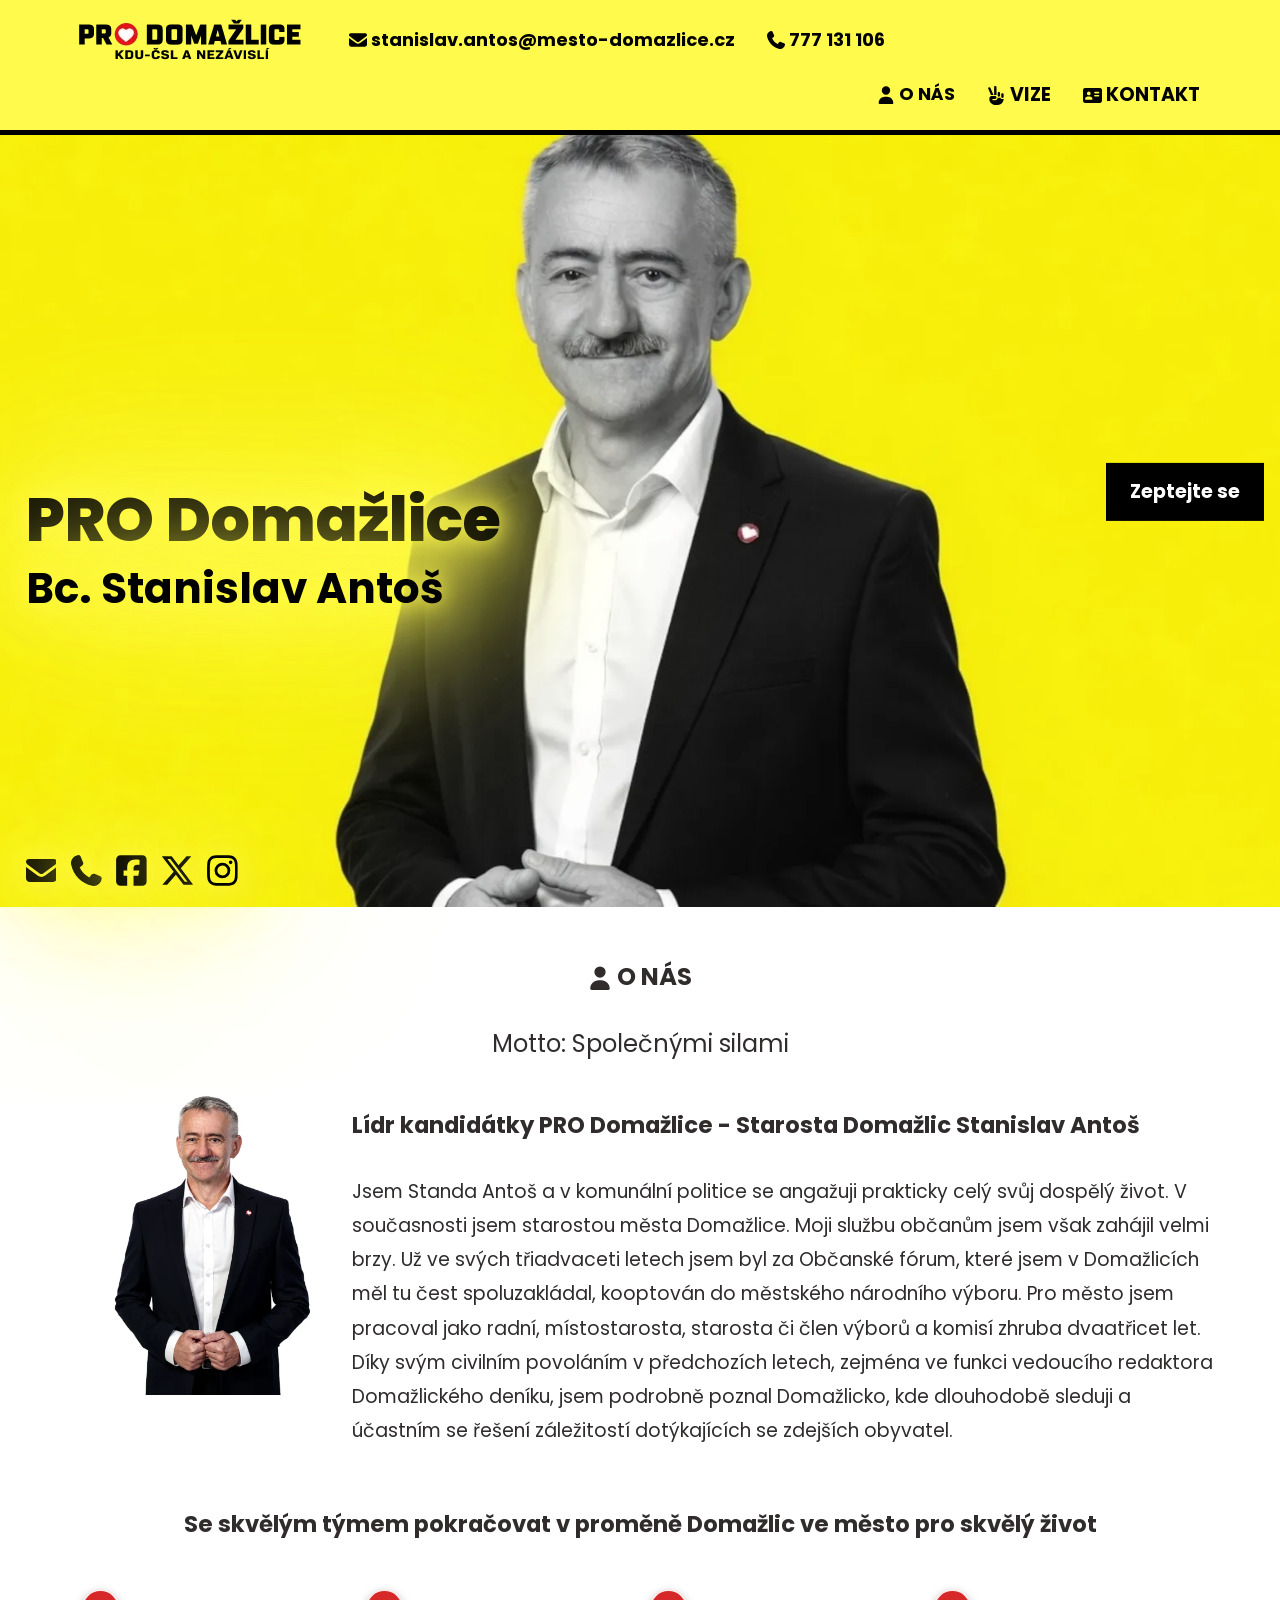
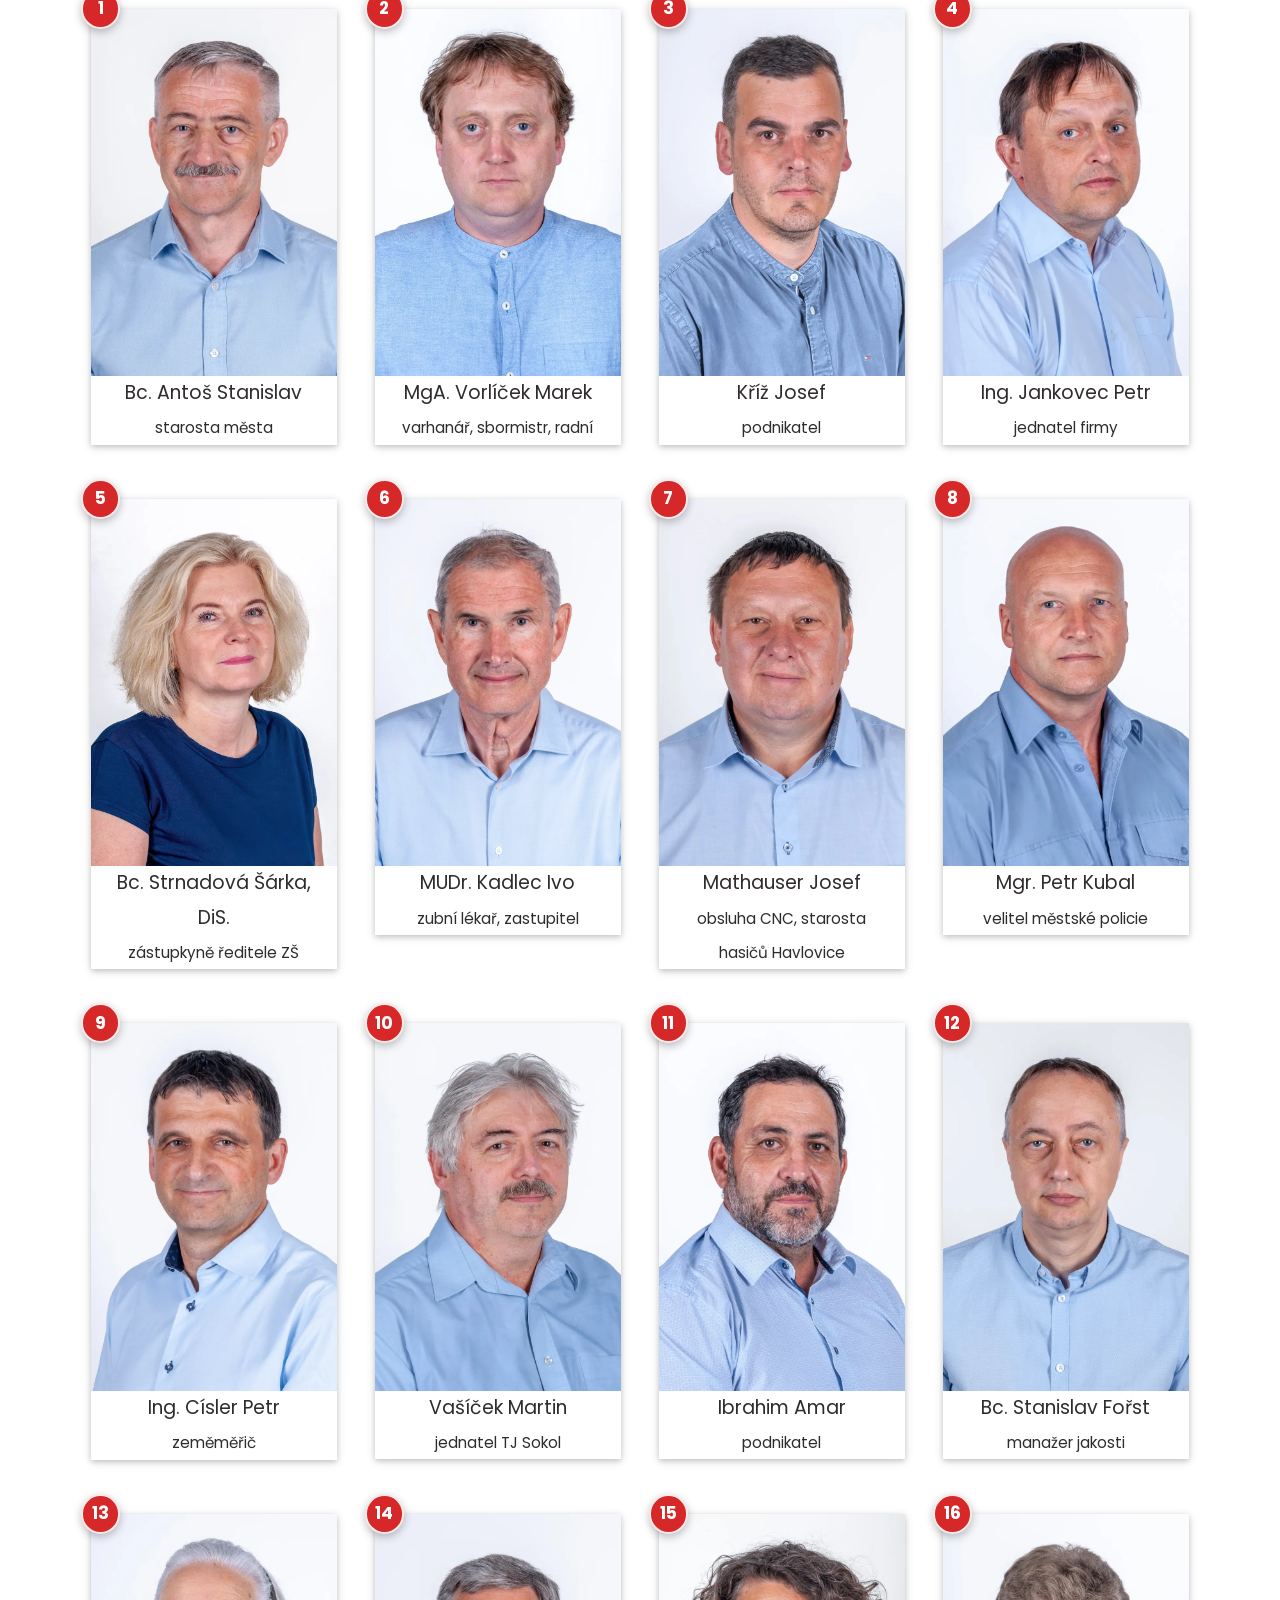
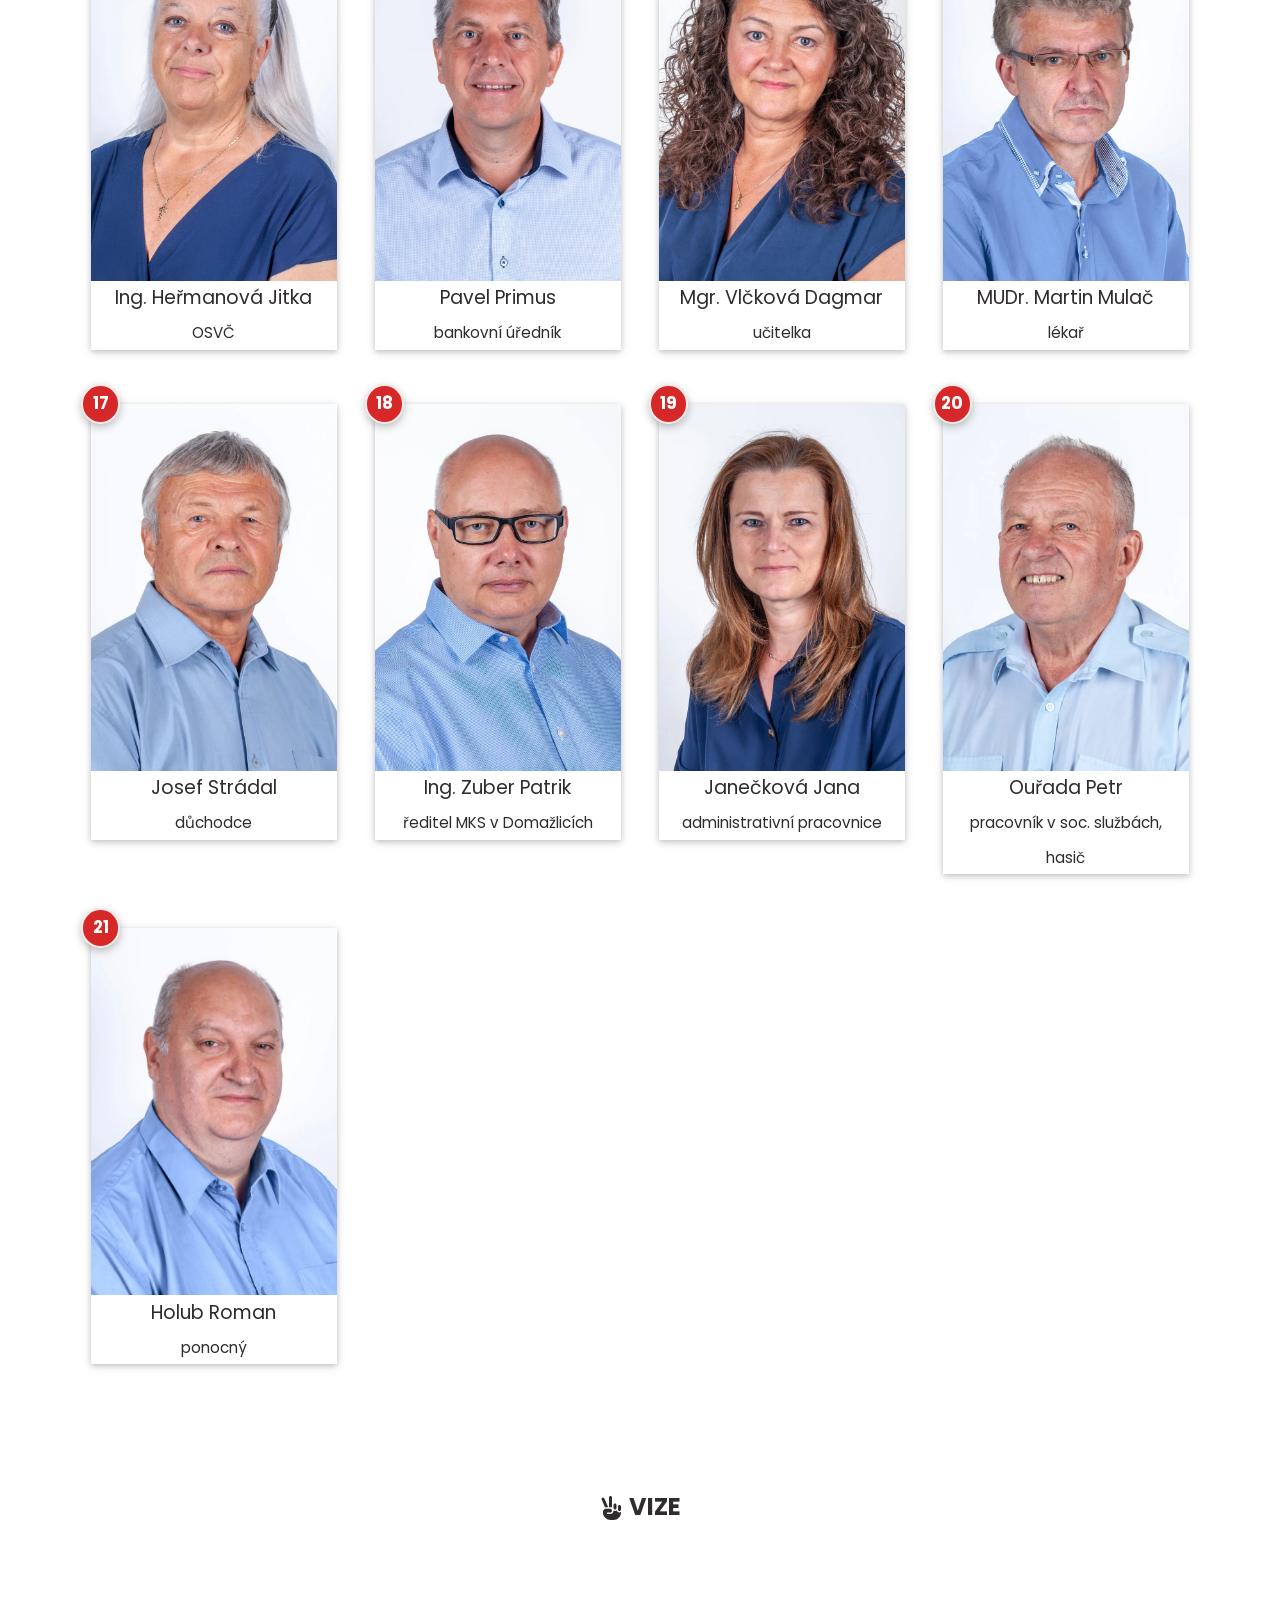
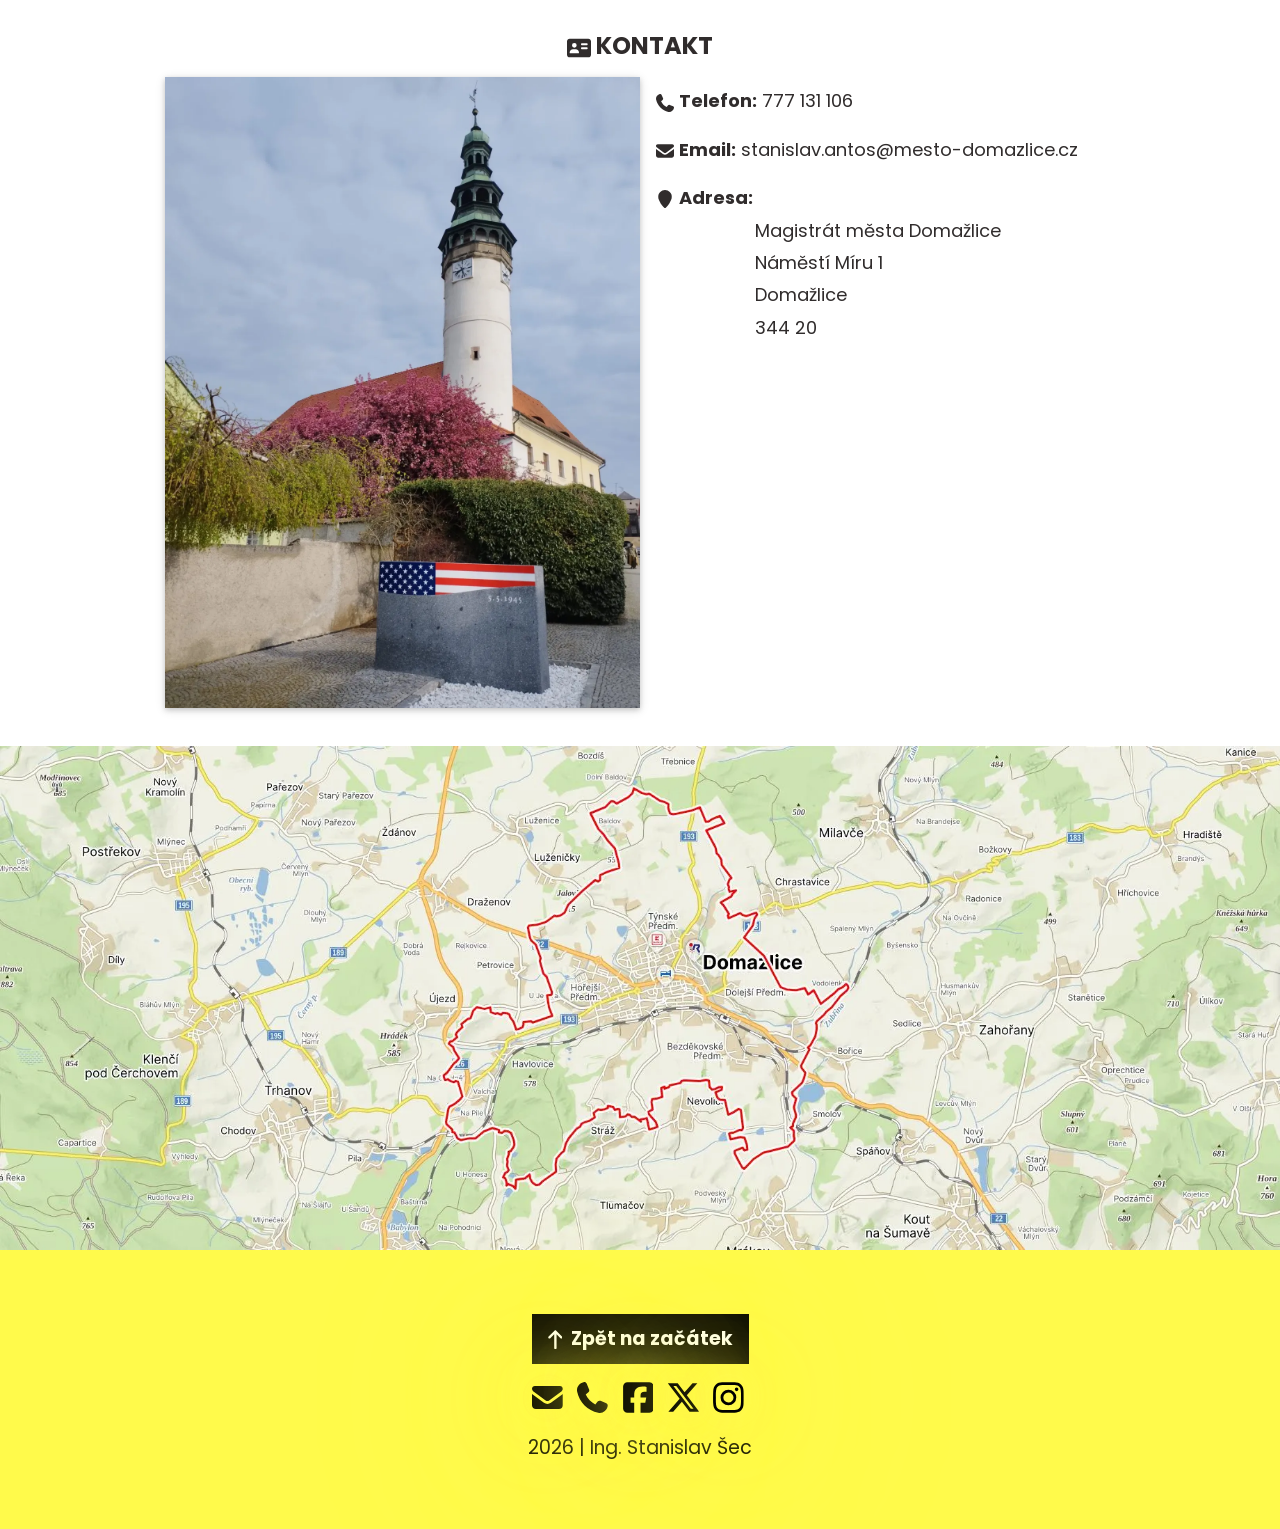
==== commit a5838aca: "Oprava html validity" ====
--- a/index.html
+++ b/index.html
@@ -22,4 +22,4 @@
 						"areaServed":"CZ"
 					}
 				}
-			}</script><title data-keep="title">Bc. Stanislav Antoš - PRO Domažlice</title><meta name="viewport" content="width=device-width,initial-scale=1"><meta name="author" content="Ing. Stanislav Šec"><meta name="robots" content="index, follow"><meta name="title" property="og:title" content="PRO Domažlice"><meta name="description" property="og:description" content="Výchozí webový projekt"><meta name="keywords" property="og:keywords" content="Domažlice, Volby, Starosta Domažlic, Stanislav Antoš, Volby 2026"><meta property="og:type" content="website"><meta property="og:site_name" content="prodomazlice.cz"><meta property="og:locale" content="cs_CS"><meta property="og:url" content="https://prodomazlice.cz/index.html"><meta property="og:image" content="https://prodomazlice.cz/img/socialniSite.webp"><meta property="og:image:alt" content="Bc. Stanislav Antoš"><meta name="twitter:card" content="summary"><meta name="twitter:title" content="PRO Domažlice"><meta name="twitter:description" content="Výchozí webový projekt"><meta name="twitter:image" content="https://prodomazlice.cz/img/x.webp"><link rel="stylesheet" href="styles.min.css?v=1.0.0"><script src="scripts.min.js?v=1.0.0"></script><link rel="apple-touch-icon" sizes="180x180" href="./img/icons/icon-180x180.png"><link rel="icon" type="image/x-icon" sizes="48x48" href="./img/icons/favicon.ico"><link rel="icon" type="image/png" sizes="32x32" href="./img/icons/icon-32x32.png"><link rel="icon" type="image/png" sizes="16x16" href="./img/icons/icon-16x16.png"><link rel="manifest" href="./site.webmanifest"><link rel="canonical" href="https://prodomazlice.cz/"></head><body><div class="w3-overlay w3-hide-large w3-animate-opacity menuCloser" title="Zavři menu" id="myOverlay"></div><div class="w3-top"><div class="w3-bar color-2" id="myNavbar"><a href="index.html#home" class="w3-bar-item logoWrapp"><img class="logo" alt="logo" src="img/logoRectangle.webp"></a><div class="w3-center w3-hide-small w3-hide-medium"><a href="mailto:&#115;&#116;&#97;&#110;&#105;&#115;&#108;&#97;&#118;&#46;&#97;&#110;&#116;&#111;&#115;&#64;&#109;&#101;&#115;&#116;&#111;&#45;&#100;&#111;&#109;&#97;&#122;&#108;&#105;&#99;&#101;&#46;&#99;&#122;" class="w3-bar-item w3-large"><svg class="fa"><use xlink:href="sprites/fa-solid.svg#envelope"></use></svg> &#115;&#116;&#97;&#110;&#105;&#115;&#108;&#97;&#118;&#46;&#97;&#110;&#116;&#111;&#115;&#64;&#109;&#101;&#115;&#116;&#111;&#45;&#100;&#111;&#109;&#97;&#122;&#108;&#105;&#99;&#101;&#46;&#99;&#122; </a><a href="tel:+420777131106" class="w3-bar-item w3-large"><svg class="fa"><use xlink:href="sprites/fa-solid.svg#phone"></use></svg> 777 131 106</a></div><div class="w3-right w3-hide-small w3-hide-medium"><a href="index.html#about" class="w3-bar-item w3-large"><svg class="fa"><use xlink:href="sprites/fa-solid.svg#user"></use></svg> O NÁS </a><a href="index.html#why" class="w3-bar-item"><svg class="fa"><use xlink:href="sprites/fa-solid.svg#hand-peace"></use></svg> VIZE </a><a href="index.html#contact" class="w3-bar-item"><svg class="fa"><use xlink:href="sprites/fa-solid.svg#address-card"></use></svg> KONTAKT</a></div><span class="menuOpener w3-bar-item w3-right w3-hide-large"><svg class="fa"><use xlink:href="sprites/fa-solid.svg#bars"></use></svg></span></div></div><nav class="menuCloser w3-sidebar w3-bar-block color-2 w3-card w3-animate-right w3-hide-large" id="mySidebar"><div class="w3-bar-item w3-right-align closer"><svg class="fa"><use xlink:href="sprites/fa-solid.svg#close"></use></svg></div><a href="index.html#about" class="w3-bar-item w3-right-align">O NÁS</a> <a href="index.html#why" class="w3-bar-item w3-right-align">VIZE</a> <a href="index.html#contact" class="w3-bar-item w3-right-align">KONTAKT</a></nav><header class="w3-display-container" id="home"><div class="bigTitle w3-display-left w3-text-white"><h1>PRO Domažlice</h1><h2>Bc. Stanislav Antoš</h2></div><a href="index.html#contact" class="w3-button w3-padding-large w3-margin-right w3-hide-small w3-display-right w3-hide-medium">Zeptejte se</a><div class="contactIcons"><a href="mailto:&#115;&#116;&#97;&#110;&#105;&#115;&#108;&#97;&#118;&#46;&#97;&#110;&#116;&#111;&#115;&#64;&#109;&#101;&#115;&#116;&#111;&#45;&#100;&#111;&#109;&#97;&#122;&#108;&#105;&#99;&#101;&#46;&#99;&#122;" rel="nofollow"><svg class="fa"><use xlink:href="sprites/fa-solid.svg#envelope"></use></svg> </a><a href="tel:+420777131106" rel="nofollow"><svg class="fa"><use xlink:href="sprites/fa-solid.svg#phone"></use></svg> </a><a href="https://www.facebook.com/stanislav.antos.7" target="_blank" rel="nofollow"><svg class="fa"><use xlink:href="sprites/fa-brands.svg#facebook-square"></use></svg> </a><a href="https://x.com/AntosStanislav" target="_blank" rel="nofollow"><svg class="fa"><use xlink:href="sprites/fa-brands.svg#x-twitter"></use></svg> </a><a href="https://www.instagram.com/antosstanislav/" target="_blank" rel="nofollow"><svg class="fa"><use xlink:href="sprites/fa-brands.svg#instagram"></use></svg></a></div></header><div data-keep="content"><section class="w3-container" id="about"><h3 class="w3-center"><svg class="fa"><use xlink:href="sprites/fa-solid.svg#user"></use></svg> O NÁS</h3><p class="w3-center w3-xlarge">Motto: Společnými silami</p><div class="w3-row"><div class="w3-quarter"><div class="gallery w3-center"><picture><source srcset="imgResized/portret-480.webp" media="(max-width: 1000px)"><source srcset="imgResized/portret-768.webp" media="(max-width: 1400px)"><img src="img/portret.webp" class="portrait" alt="Bc. Stanislav Antoš"></picture></div></div><div class="w3-threequarter"><div class="w3-section w3-animate-zoom"><div class="header w3-left-align">Lídr kandidátky PRO Domažlice - Starosta Domažlic Stanislav Antoš</div><div class="text">Jsem Standa Antoš a v komunální politice se angažuji prakticky celý svůj dospělý život. V současnosti jsem starostou města Domažlice. Moji službu občanům jsem však zahájil velmi brzy. Už ve svých třiadvaceti letech jsem byl za Občanské fórum, které jsem v Domažlicích měl tu čest spoluzakládal, kooptován do městského národního výboru. Pro město jsem pracoval jako radní, místostarosta, starosta či člen výborů a komisí zhruba dvaatřicet let. Díky svým civilním povoláním v předchozích letech, zejména ve funkci vedoucího redaktora Domažlického deníku, jsem podrobně poznal Domažlicko, kde dlouhodobě sleduji a účastním se řešení záležitostí dotýkajících se zdejších obyvatel.</div></div></div></div><div class="w3-section candidates"><div class="header">Se skvělým týmem pokračovat v proměně Domažlic ve město pro skvělý život</div><div class="w3-row-padding w3-margin-top gallery w3-center"><div class="w3-quarter"><div class="w3-card candidate-card"><div class="candidate-badge">1</div><source srcset="imgResized/kandidati/Antoš-480.webp" media="(max-width: 1000px)"><source srcset="imgResized/kandidati/Antoš-768.webp" media="(max-width: 1400px)"><source srcset="imgResized/kandidati/Antoš-1200.webp" media="(max-width: 2000px)"><img src="./img/kandidati/Antoš.webp" class="w3-image" alt="Bc. Antoš Stanislav"><div class="w3-container"><span>Bc. Antoš Stanislav<br><small>starosta města</small></span></div></div></div><div class="w3-quarter"><div class="w3-card candidate-card"><div class="candidate-badge">2</div><source srcset="imgResized/kandidati/Vorlíček-480.webp" media="(max-width: 1000px)"><source srcset="imgResized/kandidati/Vorlíček-768.webp" media="(max-width: 1400px)"><source srcset="imgResized/kandidati/Vorlíček-1200.webp" media="(max-width: 2000px)"><img src="./img/kandidati/Vorlíček.webp" class="w3-image" alt="MgA. Vorlíček Marek"><div class="w3-container"><span>MgA. Vorlíček Marek<br><small>varhanář, sbormistr, radní</small></span></div></div></div><div class="w3-quarter"><div class="w3-card candidate-card"><div class="candidate-badge">3</div><source srcset="imgResized/kandidati/Kříž-480.webp" media="(max-width: 1000px)"><source srcset="imgResized/kandidati/Kříž-768.webp" media="(max-width: 1400px)"><source srcset="imgResized/kandidati/Kříž-1200.webp" media="(max-width: 2000px)"><img src="./img/kandidati/Kříž.webp" class="w3-image" alt="Kříž Josef"><div class="w3-container"><span>Kříž Josef<br><small>podnikatel</small></span></div></div></div><div class="w3-quarter"><div class="w3-card candidate-card"><div class="candidate-badge">4</div><source srcset="imgResized/kandidati/Jankovec-480.webp" media="(max-width: 1000px)"><source srcset="imgResized/kandidati/Jankovec-768.webp" media="(max-width: 1400px)"><source srcset="imgResized/kandidati/Jankovec-1200.webp" media="(max-width: 2000px)"><img src="./img/kandidati/Jankovec.webp" class="w3-image" alt="Ing. Jankovec Petr"><div class="w3-container"><span>Ing. Jankovec Petr<br><small>jednatel firmy</small></span></div></div></div></div><div class="w3-row-padding w3-margin-top gallery w3-center"><div class="w3-quarter"><div class="w3-card candidate-card"><div class="candidate-badge">5</div><source srcset="imgResized/kandidati/Strnadová-480.webp" media="(max-width: 1000px)"><source srcset="imgResized/kandidati/Strnadová-768.webp" media="(max-width: 1400px)"><source srcset="imgResized/kandidati/Strnadová-1200.webp" media="(max-width: 2000px)"><img src="./img/kandidati/Strnadová.webp" class="w3-image" alt="Bc. Strnadová Šárka, DiS."><div class="w3-container"><span>Bc. Strnadová Šárka, DiS.<br><small>zástupkyně ředitele ZŠ</small></span></div></div></div><div class="w3-quarter"><div class="w3-card candidate-card"><div class="candidate-badge">6</div><source srcset="imgResized/kandidati/Kadlec-480.webp" media="(max-width: 1000px)"><source srcset="imgResized/kandidati/Kadlec-768.webp" media="(max-width: 1400px)"><source srcset="imgResized/kandidati/Kadlec-1200.webp" media="(max-width: 2000px)"><img src="./img/kandidati/Kadlec.webp" class="w3-image" alt="MUDr. Kadlec Ivo"><div class="w3-container"><span>MUDr. Kadlec Ivo<br><small>zubní lékař, zastupitel</small></span></div></div></div><div class="w3-quarter"><div class="w3-card candidate-card"><div class="candidate-badge">7</div><source srcset="imgResized/kandidati/Mathauser-480.webp" media="(max-width: 1000px)"><source srcset="imgResized/kandidati/Mathauser-768.webp" media="(max-width: 1400px)"><source srcset="imgResized/kandidati/Mathauser-1200.webp" media="(max-width: 2000px)"><img src="./img/kandidati/Mathauser.webp" class="w3-image" alt="Mathauser Josef"><div class="w3-container"><span>Mathauser Josef<br><small>obsluha CNC, starosta hasičů Havlovice</small></span></div></div></div><div class="w3-quarter"><div class="w3-card candidate-card"><div class="candidate-badge">8</div><source srcset="imgResized/kandidati/Kubal-480.webp" media="(max-width: 1000px)"><source srcset="imgResized/kandidati/Kubal-768.webp" media="(max-width: 1400px)"><source srcset="imgResized/kandidati/Kubal-1200.webp" media="(max-width: 2000px)"><img src="./img/kandidati/Kubal.webp" class="w3-image" alt="Mgr. Petr Kubal"><div class="w3-container"><span>Mgr. Petr Kubal<br><small>velitel městské policie</small></span></div></div></div></div><div class="w3-row-padding w3-margin-top gallery w3-center"><div class="w3-quarter"><div class="w3-card candidate-card"><div class="candidate-badge">9</div><source srcset="imgResized/kandidati/Císler-480.webp" media="(max-width: 1000px)"><source srcset="imgResized/kandidati/Císler-768.webp" media="(max-width: 1400px)"><source srcset="imgResized/kandidati/Císler-1200.webp" media="(max-width: 2000px)"><img src="./img/kandidati/Císler.webp" class="w3-image" alt="Ing. Císler Petr"><div class="w3-container"><span>Ing. Císler Petr<br><small>zeměměřič</small></span></div></div></div><div class="w3-quarter"><div class="w3-card candidate-card"><div class="candidate-badge">10</div><source srcset="imgResized/kandidati/Vašíček-480.webp" media="(max-width: 1000px)"><source srcset="imgResized/kandidati/Vašíček-768.webp" media="(max-width: 1400px)"><source srcset="imgResized/kandidati/Vašíček-1200.webp" media="(max-width: 2000px)"><img src="./img/kandidati/Vašíček.webp" class="w3-image" alt="Vašíček Martin"><div class="w3-container"><span>Vašíček Martin<br><small>jednatel TJ Sokol</small></span></div></div></div><div class="w3-quarter"><div class="w3-card candidate-card"><div class="candidate-badge">11</div><source srcset="imgResized/kandidati/Ibrahim-480.webp" media="(max-width: 1000px)"><source srcset="imgResized/kandidati/Ibrahim-768.webp" media="(max-width: 1400px)"><source srcset="imgResized/kandidati/Ibrahim-1200.webp" media="(max-width: 2000px)"><img src="./img/kandidati/Ibrahim.webp" class="w3-image" alt="Ibrahim Amar"><div class="w3-container"><span>Ibrahim Amar<br><small>podnikatel</small></span></div></div></div><div class="w3-quarter"><div class="w3-card candidate-card"><div class="candidate-badge">12</div><source srcset="imgResized/kandidati/Fořst-480.webp" media="(max-width: 1000px)"><source srcset="imgResized/kandidati/Fořst-768.webp" media="(max-width: 1400px)"><source srcset="imgResized/kandidati/Fořst-1200.webp" media="(max-width: 2000px)"><img src="./img/kandidati/Fořst.webp" class="w3-image" alt="Bc. Stanislav Fořst"><div class="w3-container"><span>Bc. Stanislav Fořst<br><small>manažer jakosti</small></span></div></div></div></div><div class="w3-row-padding w3-margin-top gallery w3-center"><div class="w3-quarter"><div class="w3-card candidate-card"><div class="candidate-badge">13</div><source srcset="imgResized/kandidati/Heřmanová-480.webp" media="(max-width: 1000px)"><source srcset="imgResized/kandidati/Heřmanová-768.webp" media="(max-width: 1400px)"><source srcset="imgResized/kandidati/Heřmanová-1200.webp" media="(max-width: 2000px)"><img src="./img/kandidati/Heřmanová.webp" class="w3-image" alt="Ing. Heřmanová Jitka"><div class="w3-container"><span>Ing. Heřmanová Jitka<br><small>OSVČ</small></span></div></div></div><div class="w3-quarter"><div class="w3-card candidate-card"><div class="candidate-badge">14</div><source srcset="imgResized/kandidati/Primus-480.webp" media="(max-width: 1000px)"><source srcset="imgResized/kandidati/Primus-768.webp" media="(max-width: 1400px)"><source srcset="imgResized/kandidati/Primus-1200.webp" media="(max-width: 2000px)"><img src="./img/kandidati/Primus.webp" class="w3-image" alt="Pavel Primus"><div class="w3-container"><span>Pavel Primus<br><small>bankovní úředník</small></span></div></div></div><div class="w3-quarter"><div class="w3-card candidate-card"><div class="candidate-badge">15</div><source srcset="imgResized/kandidati/Vlčková-480.webp" media="(max-width: 1000px)"><source srcset="imgResized/kandidati/Vlčková-768.webp" media="(max-width: 1400px)"><source srcset="imgResized/kandidati/Vlčková-1200.webp" media="(max-width: 2000px)"><img src="./img/kandidati/Vlčková.webp" class="w3-image" alt="Mgr. Vlčková Dagmar"><div class="w3-container"><span>Mgr. Vlčková Dagmar<br><small>učitelka</small></span></div></div></div><div class="w3-quarter"><div class="w3-card candidate-card"><div class="candidate-badge">16</div><source srcset="imgResized/kandidati/Mulač-480.webp" media="(max-width: 1000px)"><source srcset="imgResized/kandidati/Mulač-768.webp" media="(max-width: 1400px)"><source srcset="imgResized/kandidati/Mulač-1200.webp" media="(max-width: 2000px)"><img src="./img/kandidati/Mulač.webp" class="w3-image" alt="MUDr. Martin Mulač"><div class="w3-container"><span>MUDr. Martin Mulač<br><small>lékař</small></span></div></div></div></div><div class="w3-row-padding w3-margin-top gallery w3-center"><div class="w3-quarter"><div class="w3-card candidate-card"><div class="candidate-badge">17</div><source srcset="imgResized/kandidati/Strádal-480.webp" media="(max-width: 1000px)"><source srcset="imgResized/kandidati/Strádal-768.webp" media="(max-width: 1400px)"><source srcset="imgResized/kandidati/Strádal-1200.webp" media="(max-width: 2000px)"><img src="./img/kandidati/Strádal.webp" class="w3-image" alt="Josef Strádal"><div class="w3-container"><span>Josef Strádal<br><small>důchodce</small></span></div></div></div><div class="w3-quarter"><div class="w3-card candidate-card"><div class="candidate-badge">18</div><source srcset="imgResized/kandidati/Zuber-480.webp" media="(max-width: 1000px)"><source srcset="imgResized/kandidati/Zuber-768.webp" media="(max-width: 1400px)"><source srcset="imgResized/kandidati/Zuber-1200.webp" media="(max-width: 2000px)"><img src="./img/kandidati/Zuber.webp" class="w3-image" alt="Ing. Zuber Patrik"><div class="w3-container"><span>Ing. Zuber Patrik<br><small>ředitel MKS v Domažlicích</small></span></div></div></div><div class="w3-quarter"><div class="w3-card candidate-card"><div class="candidate-badge">19</div><source srcset="imgResized/kandidati/Janečková-480.webp" media="(max-width: 1000px)"><source srcset="imgResized/kandidati/Janečková-768.webp" media="(max-width: 1400px)"><source srcset="imgResized/kandidati/Janečková-1200.webp" media="(max-width: 2000px)"><img src="./img/kandidati/Janečková.webp" class="w3-image" alt="Janečková Jana"><div class="w3-container"><span>Janečková Jana<br><small>administrativní pracovnice</small></span></div></div></div><div class="w3-quarter"><div class="w3-card candidate-card"><div class="candidate-badge">20</div><source srcset="imgResized/kandidati/Ouřada-480.webp" media="(max-width: 1000px)"><source srcset="imgResized/kandidati/Ouřada-768.webp" media="(max-width: 1400px)"><source srcset="imgResized/kandidati/Ouřada-1200.webp" media="(max-width: 2000px)"><img src="./img/kandidati/Ouřada.webp" class="w3-image" alt="Ouřada Petr"><div class="w3-container"><span>Ouřada Petr<br><small>pracovník v soc. službách, hasič</small></span></div></div></div></div><div class="w3-row-padding w3-margin-top gallery w3-center"><div class="w3-quarter"><div class="w3-card candidate-card"><div class="candidate-badge">21</div><source srcset="imgResized/kandidati/Holub-1200.webp" media="(max-width: 2000px)"><img src="./img/kandidati/Holub.webp" class="w3-image" alt="Holub Roman"><div class="w3-container"><span>Holub Roman<br><small>ponocný</small></span></div></div></div></div></div></section><section class="w3-container" id="why"><h3 class="w3-center"><svg class="fa"><use xlink:href="sprites/fa-solid.svg#hand-peace"></use></svg> VIZE</h3></section><section class="w3-container" id="contact"><h3 class="w3-center"><svg class="fa"><use xlink:href="sprites/fa-solid.svg#address-card"></use></svg> KONTAKT</h3><div class="w3-row"><div class="w3-half w3-large w3-right"><div class="w3-padding"><svg class="fa"><use xlink:href="sprites/fa-solid.svg#phone"></use></svg> <strong>Telefon:</strong> <a href="tel:+420777131106">777 131 106</a></div><div class="w3-padding"><svg class="fa"><use xlink:href="sprites/fa-solid.svg#envelope"></use></svg> <strong>Email:</strong><a href="mailto:&#115;&#116;&#97;&#110;&#105;&#115;&#108;&#97;&#118;&#46;&#97;&#110;&#116;&#111;&#115;&#64;&#109;&#101;&#115;&#116;&#111;&#45;&#100;&#111;&#109;&#97;&#122;&#108;&#105;&#99;&#101;&#46;&#99;&#122;"> &#115;&#116;&#97;&#110;&#105;&#115;&#108;&#97;&#118;&#46;&#97;&#110;&#116;&#111;&#115;&#64;&#109;&#101;&#115;&#116;&#111;&#45;&#100;&#111;&#109;&#97;&#122;&#108;&#105;&#99;&#101;&#46;&#99;&#122;</a></div><div class="w3-padding"><svg class="fa"><use xlink:href="sprites/fa-solid.svg#map-marker"></use></svg> <strong>Adresa:</strong><br><a href="https://mapy.cz/s/cefejaleje" target="_blank"><address>Magistrát města Domažlice<br>Náměstí Míru 1<br>Domažlice<br>344 20</address></a></div></div><div class="w3-half gallery"><picture><source srcset="imgResized/sidlo-480.webp" media="(max-width: 768px)"><source srcset="imgResized/sidlo-768.webp" media="(max-width: 1200px)"><source srcset="imgResized/sidlo-1200.webp" media="(max-width: 1600px)"><img src="./img/sidlo.webp" class="w3-card-2 w3-image w3-hover-opacity photoDominanta w3-right" alt="Bc. Stanislav Antoš - Domažlice"></picture></div></div></section><a href="https://mapy.cz/s/cefejaleje" target="_blank"><picture><source srcset="imgResized/map-480.webp" media="(max-width: 500px)"><source srcset="imgResized/map-768.webp" media="(max-width: 800px)"><source srcset="imgResized/map-1200.webp" media="(max-width: 1250px)"><img src="./img/map.webp" alt="Náhled mapy" class="w3-image map"></picture></a></div><footer class="w3-center color-2 w3-padding-64" data-keep="footer"><a href="#home" class="w3-button"><svg class="fa"><use xlink:href="sprites/fa-solid.svg#arrow-up"></use></svg> Zpět na začátek</a><div class="w3-section contactIcons"><a href="mailto:&#115;&#116;&#97;&#110;&#105;&#115;&#108;&#97;&#118;&#46;&#97;&#110;&#116;&#111;&#115;&#64;&#109;&#101;&#115;&#116;&#111;&#45;&#100;&#111;&#109;&#97;&#122;&#108;&#105;&#99;&#101;&#46;&#99;&#122;" rel="nofollow" class="w3-hover-opacity"><svg class="fa"><use xlink:href="sprites/fa-solid.svg#envelope"></use></svg> </a><a href="tel:+420777131106" rel="nofollow" class="w3-hover-opacity"><svg class="fa"><use xlink:href="sprites/fa-solid.svg#phone"></use></svg> </a><a href="https://www.facebook.com/stanislav.antos.7" target="_blank" rel="nofollow" class="w3-hover-opacity"><svg class="fa"><use xlink:href="sprites/fa-brands.svg#facebook-square"></use></svg> </a><a href="https://x.com/AntosStanislav" target="_blank" rel="nofollow" class="w3-hover-opacity"><svg class="fa"><use xlink:href="sprites/fa-brands.svg#x-twitter"></use></svg> </a><a href="https://www.instagram.com/antosstanislav/" target="_blank" rel="nofollow" class="w3-hover-opacity"><svg class="fa"><use xlink:href="sprites/fa-brands.svg#instagram"></use></svg></a></div><div>2026 | <a href="https://sec.stanislav.eu" rel="nofollow" target="_blank" title="Otevři stránky autora">Ing. Stanislav Šec</a> <img src="https://tracker.stanislav.eu/track.php?site=prodomazlice.cz" class="w3-hide" alt="Visitor Tracking"></div></footer><div id="modal" class="w3-modal w3-black"><span class="w3-button w3-xxlarge w3-black w3-display-topright" title="Zavřít okno"><svg class="fa w3-right"><use xlink:href="sprites/fa-solid.svg#close"></use></svg></span><div class="w3-modal-content w3-animate-zoom w3-center w3-transparent"><img id="modalImage" class="w3-image" alt="popisek" src="./img/kondice.webp"><p id="caption" class="w3-opacity w3-large"></p></div></div></body></html>+			}</script><title data-keep="title">Bc. Stanislav Antoš - PRO Domažlice</title><meta name="viewport" content="width=device-width,initial-scale=1"><meta name="author" content="Ing. Stanislav Šec"><meta name="robots" content="index, follow"><meta name="title" property="og:title" content="PRO Domažlice"><meta name="description" property="og:description" content="Výchozí webový projekt"><meta name="keywords" property="og:keywords" content="Domažlice, Volby, Starosta Domažlic, Stanislav Antoš, Volby 2026"><meta property="og:type" content="website"><meta property="og:site_name" content="prodomazlice.cz"><meta property="og:locale" content="cs_CS"><meta property="og:url" content="https://prodomazlice.cz/index.html"><meta property="og:image" content="https://prodomazlice.cz/img/socialniSite.webp"><meta property="og:image:alt" content="Bc. Stanislav Antoš"><meta name="twitter:card" content="summary"><meta name="twitter:title" content="PRO Domažlice"><meta name="twitter:description" content="Výchozí webový projekt"><meta name="twitter:image" content="https://prodomazlice.cz/img/x.webp"><link rel="stylesheet" href="styles.min.css?v=1.0.0"><script src="scripts.min.js?v=1.0.0"></script><link rel="apple-touch-icon" sizes="180x180" href="./img/icons/icon-180x180.png"><link rel="icon" type="image/x-icon" sizes="48x48" href="./img/icons/favicon.ico"><link rel="icon" type="image/png" sizes="32x32" href="./img/icons/icon-32x32.png"><link rel="icon" type="image/png" sizes="16x16" href="./img/icons/icon-16x16.png"><link rel="manifest" href="./site.webmanifest"><link rel="canonical" href="https://prodomazlice.cz/"></head><body><div class="w3-overlay w3-hide-large w3-animate-opacity menuCloser" title="Zavři menu" id="myOverlay"></div><div class="w3-top"><div class="w3-bar color-2" id="myNavbar"><a href="index.html#home" class="w3-bar-item logoWrapp"><img class="logo" alt="logo" src="img/logoRectangle.webp"></a><div class="w3-center w3-hide-small w3-hide-medium"><a href="mailto:&#115;&#116;&#97;&#110;&#105;&#115;&#108;&#97;&#118;&#46;&#97;&#110;&#116;&#111;&#115;&#64;&#109;&#101;&#115;&#116;&#111;&#45;&#100;&#111;&#109;&#97;&#122;&#108;&#105;&#99;&#101;&#46;&#99;&#122;" class="w3-bar-item w3-large"><svg class="fa"><use xlink:href="sprites/fa-solid.svg#envelope"></use></svg> &#115;&#116;&#97;&#110;&#105;&#115;&#108;&#97;&#118;&#46;&#97;&#110;&#116;&#111;&#115;&#64;&#109;&#101;&#115;&#116;&#111;&#45;&#100;&#111;&#109;&#97;&#122;&#108;&#105;&#99;&#101;&#46;&#99;&#122; </a><a href="tel:+420777131106" class="w3-bar-item w3-large"><svg class="fa"><use xlink:href="sprites/fa-solid.svg#phone"></use></svg> 777 131 106</a></div><div class="w3-right w3-hide-small w3-hide-medium"><a href="index.html#about" class="w3-bar-item w3-large"><svg class="fa"><use xlink:href="sprites/fa-solid.svg#user"></use></svg> O NÁS </a><a href="index.html#why" class="w3-bar-item"><svg class="fa"><use xlink:href="sprites/fa-solid.svg#hand-peace"></use></svg> VIZE </a><a href="index.html#contact" class="w3-bar-item"><svg class="fa"><use xlink:href="sprites/fa-solid.svg#address-card"></use></svg> KONTAKT</a></div><span class="menuOpener w3-bar-item w3-right w3-hide-large"><svg class="fa"><use xlink:href="sprites/fa-solid.svg#bars"></use></svg></span></div></div><nav class="menuCloser w3-sidebar w3-bar-block color-2 w3-card w3-animate-right w3-hide-large" id="mySidebar"><div class="w3-bar-item w3-right-align closer"><svg class="fa"><use xlink:href="sprites/fa-solid.svg#close"></use></svg></div><a href="index.html#about" class="w3-bar-item w3-right-align">O NÁS</a> <a href="index.html#why" class="w3-bar-item w3-right-align">VIZE</a> <a href="index.html#contact" class="w3-bar-item w3-right-align">KONTAKT</a></nav><header class="w3-display-container" id="home"><div class="bigTitle w3-display-left w3-text-white"><h1>PRO Domažlice</h1><h2>Bc. Stanislav Antoš</h2></div><a href="index.html#contact" class="w3-button w3-padding-large w3-margin-right w3-hide-small w3-display-right w3-hide-medium">Zeptejte se</a><div class="contactIcons"><a href="mailto:&#115;&#116;&#97;&#110;&#105;&#115;&#108;&#97;&#118;&#46;&#97;&#110;&#116;&#111;&#115;&#64;&#109;&#101;&#115;&#116;&#111;&#45;&#100;&#111;&#109;&#97;&#122;&#108;&#105;&#99;&#101;&#46;&#99;&#122;" rel="nofollow"><svg class="fa"><use xlink:href="sprites/fa-solid.svg#envelope"></use></svg> </a><a href="tel:+420777131106" rel="nofollow"><svg class="fa"><use xlink:href="sprites/fa-solid.svg#phone"></use></svg> </a><a href="https://www.facebook.com/stanislav.antos.7" target="_blank" rel="nofollow"><svg class="fa"><use xlink:href="sprites/fa-brands.svg#facebook-square"></use></svg> </a><a href="https://x.com/AntosStanislav" target="_blank" rel="nofollow"><svg class="fa"><use xlink:href="sprites/fa-brands.svg#x-twitter"></use></svg> </a><a href="https://www.instagram.com/antosstanislav/" target="_blank" rel="nofollow"><svg class="fa"><use xlink:href="sprites/fa-brands.svg#instagram"></use></svg></a></div></header><div data-keep="content"><section class="w3-container" id="about"><h3 class="w3-center"><svg class="fa"><use xlink:href="sprites/fa-solid.svg#user"></use></svg> O NÁS</h3><p class="w3-center w3-xlarge">Motto: Společnými silami</p><div class="w3-row"><div class="w3-quarter"><div class="gallery w3-center"><picture><source srcset="imgResized/portret-480.webp" media="(max-width: 1000px)"><source srcset="imgResized/portret-768.webp" media="(max-width: 1400px)"><img src="img/portret.webp" class="portrait" alt="Bc. Stanislav Antoš"></picture></div></div><div class="w3-threequarter"><div class="w3-section w3-animate-zoom"><div class="header w3-left-align">Lídr kandidátky PRO Domažlice - Starosta Domažlic Stanislav Antoš</div><div class="text">Jsem Standa Antoš a v komunální politice se angažuji prakticky celý svůj dospělý život. V současnosti jsem starostou města Domažlice. Moji službu občanům jsem však zahájil velmi brzy. Už ve svých třiadvaceti letech jsem byl za Občanské fórum, které jsem v Domažlicích měl tu čest spoluzakládal, kooptován do městského národního výboru. Pro město jsem pracoval jako radní, místostarosta, starosta či člen výborů a komisí zhruba dvaatřicet let. Díky svým civilním povoláním v předchozích letech, zejména ve funkci vedoucího redaktora Domažlického deníku, jsem podrobně poznal Domažlicko, kde dlouhodobě sleduji a účastním se řešení záležitostí dotýkajících se zdejších obyvatel.</div></div></div></div><div class="w3-section candidates"><div class="header">Se skvělým týmem pokračovat v proměně Domažlic ve město pro skvělý život</div><div class="w3-row-padding w3-margin-top gallery w3-center"><div class="w3-quarter"><div class="w3-card candidate-card"><div class="candidate-badge">1</div><picture><source srcset="imgResized/kandidati/Antoš-480.webp" media="(max-width: 1000px)"><source srcset="imgResized/kandidati/Antoš-768.webp" media="(max-width: 1400px)"><source srcset="imgResized/kandidati/Antoš-1200.webp" media="(max-width: 2000px)"><img src="./img/kandidati/Antoš.webp" class="w3-image" alt="Bc. Antoš Stanislav"></picture><div class="w3-container"><span>Bc. Antoš Stanislav<br><small>starosta města</small></span></div></div></div><div class="w3-quarter"><div class="w3-card candidate-card"><div class="candidate-badge">2</div><picture><source srcset="imgResized/kandidati/Vorlíček-480.webp" media="(max-width: 1000px)"><source srcset="imgResized/kandidati/Vorlíček-768.webp" media="(max-width: 1400px)"><source srcset="imgResized/kandidati/Vorlíček-1200.webp" media="(max-width: 2000px)"><img src="./img/kandidati/Vorlíček.webp" class="w3-image" alt="MgA. Vorlíček Marek"></picture><div class="w3-container"><span>MgA. Vorlíček Marek<br><small>varhanář, sbormistr, radní</small></span></div></div></div><div class="w3-quarter"><div class="w3-card candidate-card"><div class="candidate-badge">3</div><picture><source srcset="imgResized/kandidati/Kříž-480.webp" media="(max-width: 1000px)"><source srcset="imgResized/kandidati/Kříž-768.webp" media="(max-width: 1400px)"><source srcset="imgResized/kandidati/Kříž-1200.webp" media="(max-width: 2000px)"><img src="./img/kandidati/Kříž.webp" class="w3-image" alt="Kříž Josef"></picture><div class="w3-container"><span>Kříž Josef<br><small>podnikatel</small></span></div></div></div><div class="w3-quarter"><div class="w3-card candidate-card"><div class="candidate-badge">4</div><picture><source srcset="imgResized/kandidati/Jankovec-480.webp" media="(max-width: 1000px)"><source srcset="imgResized/kandidati/Jankovec-768.webp" media="(max-width: 1400px)"><source srcset="imgResized/kandidati/Jankovec-1200.webp" media="(max-width: 2000px)"><img src="./img/kandidati/Jankovec.webp" class="w3-image" alt="Ing. Jankovec Petr"></picture><div class="w3-container"><span>Ing. Jankovec Petr<br><small>jednatel firmy</small></span></div></div></div></div><div class="w3-row-padding w3-margin-top gallery w3-center"><div class="w3-quarter"><div class="w3-card candidate-card"><div class="candidate-badge">5</div><picture><source srcset="imgResized/kandidati/Strnadová-480.webp" media="(max-width: 1000px)"><source srcset="imgResized/kandidati/Strnadová-768.webp" media="(max-width: 1400px)"><source srcset="imgResized/kandidati/Strnadová-1200.webp" media="(max-width: 2000px)"><img src="./img/kandidati/Strnadová.webp" class="w3-image" alt="Bc. Strnadová Šárka, DiS."></picture><div class="w3-container"><span>Bc. Strnadová Šárka, DiS.<br><small>zástupkyně ředitele ZŠ</small></span></div></div></div><div class="w3-quarter"><div class="w3-card candidate-card"><div class="candidate-badge">6</div><picture><source srcset="imgResized/kandidati/Kadlec-480.webp" media="(max-width: 1000px)"><source srcset="imgResized/kandidati/Kadlec-768.webp" media="(max-width: 1400px)"><source srcset="imgResized/kandidati/Kadlec-1200.webp" media="(max-width: 2000px)"><img src="./img/kandidati/Kadlec.webp" class="w3-image" alt="MUDr. Kadlec Ivo"></picture><div class="w3-container"><span>MUDr. Kadlec Ivo<br><small>zubní lékař, zastupitel</small></span></div></div></div><div class="w3-quarter"><div class="w3-card candidate-card"><div class="candidate-badge">7</div><picture><source srcset="imgResized/kandidati/Mathauser-480.webp" media="(max-width: 1000px)"><source srcset="imgResized/kandidati/Mathauser-768.webp" media="(max-width: 1400px)"><source srcset="imgResized/kandidati/Mathauser-1200.webp" media="(max-width: 2000px)"><img src="./img/kandidati/Mathauser.webp" class="w3-image" alt="Mathauser Josef"></picture><div class="w3-container"><span>Mathauser Josef<br><small>obsluha CNC, starosta hasičů Havlovice</small></span></div></div></div><div class="w3-quarter"><div class="w3-card candidate-card"><div class="candidate-badge">8</div><picture><source srcset="imgResized/kandidati/Kubal-480.webp" media="(max-width: 1000px)"><source srcset="imgResized/kandidati/Kubal-768.webp" media="(max-width: 1400px)"><source srcset="imgResized/kandidati/Kubal-1200.webp" media="(max-width: 2000px)"><img src="./img/kandidati/Kubal.webp" class="w3-image" alt="Mgr. Petr Kubal"></picture><div class="w3-container"><span>Mgr. Petr Kubal<br><small>velitel městské policie</small></span></div></div></div></div><div class="w3-row-padding w3-margin-top gallery w3-center"><div class="w3-quarter"><div class="w3-card candidate-card"><div class="candidate-badge">9</div><picture><source srcset="imgResized/kandidati/Císler-480.webp" media="(max-width: 1000px)"><source srcset="imgResized/kandidati/Císler-768.webp" media="(max-width: 1400px)"><source srcset="imgResized/kandidati/Císler-1200.webp" media="(max-width: 2000px)"><img src="./img/kandidati/Císler.webp" class="w3-image" alt="Ing. Císler Petr"></picture><div class="w3-container"><span>Ing. Císler Petr<br><small>zeměměřič</small></span></div></div></div><div class="w3-quarter"><div class="w3-card candidate-card"><div class="candidate-badge">10</div><picture><source srcset="imgResized/kandidati/Vašíček-480.webp" media="(max-width: 1000px)"><source srcset="imgResized/kandidati/Vašíček-768.webp" media="(max-width: 1400px)"><source srcset="imgResized/kandidati/Vašíček-1200.webp" media="(max-width: 2000px)"><img src="./img/kandidati/Vašíček.webp" class="w3-image" alt="Vašíček Martin"></picture><div class="w3-container"><span>Vašíček Martin<br><small>jednatel TJ Sokol</small></span></div></div></div><div class="w3-quarter"><div class="w3-card candidate-card"><div class="candidate-badge">11</div><picture><source srcset="imgResized/kandidati/Ibrahim-480.webp" media="(max-width: 1000px)"><source srcset="imgResized/kandidati/Ibrahim-768.webp" media="(max-width: 1400px)"><source srcset="imgResized/kandidati/Ibrahim-1200.webp" media="(max-width: 2000px)"><img src="./img/kandidati/Ibrahim.webp" class="w3-image" alt="Ibrahim Amar"></picture><div class="w3-container"><span>Ibrahim Amar<br><small>podnikatel</small></span></div></div></div><div class="w3-quarter"><div class="w3-card candidate-card"><div class="candidate-badge">12</div><picture><source srcset="imgResized/kandidati/Fořst-480.webp" media="(max-width: 1000px)"><source srcset="imgResized/kandidati/Fořst-768.webp" media="(max-width: 1400px)"><source srcset="imgResized/kandidati/Fořst-1200.webp" media="(max-width: 2000px)"><img src="./img/kandidati/Fořst.webp" class="w3-image" alt="Bc. Stanislav Fořst"></picture><div class="w3-container"><span>Bc. Stanislav Fořst<br><small>manažer jakosti</small></span></div></div></div></div><div class="w3-row-padding w3-margin-top gallery w3-center"><div class="w3-quarter"><div class="w3-card candidate-card"><div class="candidate-badge">13</div><picture><source srcset="imgResized/kandidati/Heřmanová-480.webp" media="(max-width: 1000px)"><source srcset="imgResized/kandidati/Heřmanová-768.webp" media="(max-width: 1400px)"><source srcset="imgResized/kandidati/Heřmanová-1200.webp" media="(max-width: 2000px)"><img src="./img/kandidati/Heřmanová.webp" class="w3-image" alt="Ing. Heřmanová Jitka"></picture><div class="w3-container"><span>Ing. Heřmanová Jitka<br><small>OSVČ</small></span></div></div></div><div class="w3-quarter"><div class="w3-card candidate-card"><div class="candidate-badge">14</div><picture><source srcset="imgResized/kandidati/Primus-480.webp" media="(max-width: 1000px)"><source srcset="imgResized/kandidati/Primus-768.webp" media="(max-width: 1400px)"><source srcset="imgResized/kandidati/Primus-1200.webp" media="(max-width: 2000px)"><img src="./img/kandidati/Primus.webp" class="w3-image" alt="Pavel Primus"></picture><div class="w3-container"><span>Pavel Primus<br><small>bankovní úředník</small></span></div></div></div><div class="w3-quarter"><div class="w3-card candidate-card"><div class="candidate-badge">15</div><picture><source srcset="imgResized/kandidati/Vlčková-480.webp" media="(max-width: 1000px)"><source srcset="imgResized/kandidati/Vlčková-768.webp" media="(max-width: 1400px)"><source srcset="imgResized/kandidati/Vlčková-1200.webp" media="(max-width: 2000px)"><img src="./img/kandidati/Vlčková.webp" class="w3-image" alt="Mgr. Vlčková Dagmar"></picture><div class="w3-container"><span>Mgr. Vlčková Dagmar<br><small>učitelka</small></span></div></div></div><div class="w3-quarter"><div class="w3-card candidate-card"><div class="candidate-badge">16</div><picture><source srcset="imgResized/kandidati/Mulač-480.webp" media="(max-width: 1000px)"><source srcset="imgResized/kandidati/Mulač-768.webp" media="(max-width: 1400px)"><source srcset="imgResized/kandidati/Mulač-1200.webp" media="(max-width: 2000px)"><img src="./img/kandidati/Mulač.webp" class="w3-image" alt="MUDr. Martin Mulač"></picture><div class="w3-container"><span>MUDr. Martin Mulač<br><small>lékař</small></span></div></div></div></div><div class="w3-row-padding w3-margin-top gallery w3-center"><div class="w3-quarter"><div class="w3-card candidate-card"><div class="candidate-badge">17</div><picture><source srcset="imgResized/kandidati/Strádal-480.webp" media="(max-width: 1000px)"><source srcset="imgResized/kandidati/Strádal-768.webp" media="(max-width: 1400px)"><source srcset="imgResized/kandidati/Strádal-1200.webp" media="(max-width: 2000px)"><img src="./img/kandidati/Strádal.webp" class="w3-image" alt="Josef Strádal"></picture><div class="w3-container"><span>Josef Strádal<br><small>důchodce</small></span></div></div></div><div class="w3-quarter"><div class="w3-card candidate-card"><div class="candidate-badge">18</div><picture><source srcset="imgResized/kandidati/Zuber-480.webp" media="(max-width: 1000px)"><source srcset="imgResized/kandidati/Zuber-768.webp" media="(max-width: 1400px)"><source srcset="imgResized/kandidati/Zuber-1200.webp" media="(max-width: 2000px)"><img src="./img/kandidati/Zuber.webp" class="w3-image" alt="Ing. Zuber Patrik"></picture><div class="w3-container"><span>Ing. Zuber Patrik<br><small>ředitel MKS v Domažlicích</small></span></div></div></div><div class="w3-quarter"><div class="w3-card candidate-card"><div class="candidate-badge">19</div><picture><source srcset="imgResized/kandidati/Janečková-480.webp" media="(max-width: 1000px)"><source srcset="imgResized/kandidati/Janečková-768.webp" media="(max-width: 1400px)"><source srcset="imgResized/kandidati/Janečková-1200.webp" media="(max-width: 2000px)"><img src="./img/kandidati/Janečková.webp" class="w3-image" alt="Janečková Jana"></picture><div class="w3-container"><span>Janečková Jana<br><small>administrativní pracovnice</small></span></div></div></div><div class="w3-quarter"><div class="w3-card candidate-card"><div class="candidate-badge">20</div><picture><source srcset="imgResized/kandidati/Ouřada-480.webp" media="(max-width: 1000px)"><source srcset="imgResized/kandidati/Ouřada-768.webp" media="(max-width: 1400px)"><source srcset="imgResized/kandidati/Ouřada-1200.webp" media="(max-width: 2000px)"><img src="./img/kandidati/Ouřada.webp" class="w3-image" alt="Ouřada Petr"></picture><div class="w3-container"><span>Ouřada Petr<br><small>pracovník v soc. službách, hasič</small></span></div></div></div></div><div class="w3-row-padding w3-margin-top gallery w3-center"><div class="w3-quarter"><div class="w3-card candidate-card"><div class="candidate-badge">21</div><picture><source srcset="imgResized/kandidati/Holub-1200.webp" media="(max-width: 2000px)"><img src="./img/kandidati/Holub.webp" class="w3-image" alt="Holub Roman"></picture><div class="w3-container"><span>Holub Roman<br><small>ponocný</small></span></div></div></div></div></div></section><section class="w3-container" id="why"><h3 class="w3-center"><svg class="fa"><use xlink:href="sprites/fa-solid.svg#hand-peace"></use></svg> VIZE</h3></section><section class="w3-container" id="contact"><h3 class="w3-center"><svg class="fa"><use xlink:href="sprites/fa-solid.svg#address-card"></use></svg> KONTAKT</h3><div class="w3-row"><div class="w3-half w3-large w3-right"><div class="w3-padding"><svg class="fa"><use xlink:href="sprites/fa-solid.svg#phone"></use></svg> <strong>Telefon:</strong> <a href="tel:+420777131106">777 131 106</a></div><div class="w3-padding"><svg class="fa"><use xlink:href="sprites/fa-solid.svg#envelope"></use></svg> <strong>Email:</strong><a href="mailto:&#115;&#116;&#97;&#110;&#105;&#115;&#108;&#97;&#118;&#46;&#97;&#110;&#116;&#111;&#115;&#64;&#109;&#101;&#115;&#116;&#111;&#45;&#100;&#111;&#109;&#97;&#122;&#108;&#105;&#99;&#101;&#46;&#99;&#122;"> &#115;&#116;&#97;&#110;&#105;&#115;&#108;&#97;&#118;&#46;&#97;&#110;&#116;&#111;&#115;&#64;&#109;&#101;&#115;&#116;&#111;&#45;&#100;&#111;&#109;&#97;&#122;&#108;&#105;&#99;&#101;&#46;&#99;&#122;</a></div><div class="w3-padding"><svg class="fa"><use xlink:href="sprites/fa-solid.svg#map-marker"></use></svg> <strong>Adresa:</strong><br><a href="https://mapy.cz/s/cefejaleje" target="_blank"><address>Magistrát města Domažlice<br>Náměstí Míru 1<br>Domažlice<br>344 20</address></a></div></div><div class="w3-half gallery"><picture><source srcset="imgResized/sidlo-480.webp" media="(max-width: 768px)"><source srcset="imgResized/sidlo-768.webp" media="(max-width: 1200px)"><source srcset="imgResized/sidlo-1200.webp" media="(max-width: 1600px)"><img src="./img/sidlo.webp" class="w3-card-2 w3-image w3-hover-opacity photoDominanta w3-right" alt="Bc. Stanislav Antoš - Domažlice"></picture></div></div></section><a href="https://mapy.cz/s/cefejaleje" target="_blank"><picture><source srcset="imgResized/map-480.webp" media="(max-width: 500px)"><source srcset="imgResized/map-768.webp" media="(max-width: 800px)"><source srcset="imgResized/map-1200.webp" media="(max-width: 1250px)"><img src="./img/map.webp" alt="Náhled mapy" class="w3-image map"></picture></a></div><footer class="w3-center color-2 w3-padding-64" data-keep="footer"><a href="#home" class="w3-button"><svg class="fa"><use xlink:href="sprites/fa-solid.svg#arrow-up"></use></svg> Zpět na začátek</a><div class="w3-section contactIcons"><a href="mailto:&#115;&#116;&#97;&#110;&#105;&#115;&#108;&#97;&#118;&#46;&#97;&#110;&#116;&#111;&#115;&#64;&#109;&#101;&#115;&#116;&#111;&#45;&#100;&#111;&#109;&#97;&#122;&#108;&#105;&#99;&#101;&#46;&#99;&#122;" rel="nofollow" class="w3-hover-opacity"><svg class="fa"><use xlink:href="sprites/fa-solid.svg#envelope"></use></svg> </a><a href="tel:+420777131106" rel="nofollow" class="w3-hover-opacity"><svg class="fa"><use xlink:href="sprites/fa-solid.svg#phone"></use></svg> </a><a href="https://www.facebook.com/stanislav.antos.7" target="_blank" rel="nofollow" class="w3-hover-opacity"><svg class="fa"><use xlink:href="sprites/fa-brands.svg#facebook-square"></use></svg> </a><a href="https://x.com/AntosStanislav" target="_blank" rel="nofollow" class="w3-hover-opacity"><svg class="fa"><use xlink:href="sprites/fa-brands.svg#x-twitter"></use></svg> </a><a href="https://www.instagram.com/antosstanislav/" target="_blank" rel="nofollow" class="w3-hover-opacity"><svg class="fa"><use xlink:href="sprites/fa-brands.svg#instagram"></use></svg></a></div><div>2026 | <a href="https://sec.stanislav.eu" rel="nofollow" target="_blank" title="Otevři stránky autora">Ing. Stanislav Šec</a> <img src="https://tracker.stanislav.eu/track.php?site=prodomazlice.cz" class="w3-hide" alt="Visitor Tracking"></div></footer><div id="modal" class="w3-modal w3-black"><span class="w3-button w3-xxlarge w3-black w3-display-topright" title="Zavřít okno"><svg class="fa w3-right"><use xlink:href="sprites/fa-solid.svg#close"></use></svg></span><div class="w3-modal-content w3-animate-zoom w3-center w3-transparent"><img id="modalImage" class="w3-image" alt="popisek" src="./img/kondice.webp"><p id="caption" class="w3-opacity w3-large"></p></div></div></body></html>
--- a/styles.min.css
+++ b/styles.min.css
@@ -1 +1 @@
-@font-face{font-family:'Poppins';font-style:italic;font-weight:100;font-display:swap;src:url(fonts/poppinsDevanagariItalic100.woff2) format('woff2');unicode-range:U+0900-097F,U+1CD0-1CF9,U+200C-200D,U+20A8,U+20B9,U+20F0,U+25CC,U+A830-A839,U+A8E0-A8FF,U+11B00-11B09}@font-face{font-family:'Poppins';font-style:italic;font-weight:100;font-display:swap;src:url(fonts/poppinsLatin-extItalic100.woff2) format('woff2');unicode-range:U+0100-02BA,U+02BD-02C5,U+02C7-02CC,U+02CE-02D7,U+02DD-02FF,U+0304,U+0308,U+0329,U+1D00-1DBF,U+1E00-1E9F,U+1EF2-1EFF,U+2020,U+20A0-20AB,U+20AD-20C0,U+2113,U+2C60-2C7F,U+A720-A7FF}@font-face{font-family:'Poppins';font-style:italic;font-weight:100;font-display:swap;src:url(fonts/poppinsLatinItalic100.woff2) format('woff2');unicode-range:U+0000-00FF,U+0131,U+0152-0153,U+02BB-02BC,U+02C6,U+02DA,U+02DC,U+0304,U+0308,U+0329,U+2000-206F,U+20AC,U+2122,U+2191,U+2193,U+2212,U+2215,U+FEFF,U+FFFD}@font-face{font-family:'Poppins';font-style:italic;font-weight:200;font-display:swap;src:url(fonts/poppinsDevanagariItalic200.woff2) format('woff2');unicode-range:U+0900-097F,U+1CD0-1CF9,U+200C-200D,U+20A8,U+20B9,U+20F0,U+25CC,U+A830-A839,U+A8E0-A8FF,U+11B00-11B09}@font-face{font-family:'Poppins';font-style:italic;font-weight:200;font-display:swap;src:url(fonts/poppinsLatin-extItalic200.woff2) format('woff2');unicode-range:U+0100-02BA,U+02BD-02C5,U+02C7-02CC,U+02CE-02D7,U+02DD-02FF,U+0304,U+0308,U+0329,U+1D00-1DBF,U+1E00-1E9F,U+1EF2-1EFF,U+2020,U+20A0-20AB,U+20AD-20C0,U+2113,U+2C60-2C7F,U+A720-A7FF}@font-face{font-family:'Poppins';font-style:italic;font-weight:200;font-display:swap;src:url(fonts/poppinsLatinItalic200.woff2) format('woff2');unicode-range:U+0000-00FF,U+0131,U+0152-0153,U+02BB-02BC,U+02C6,U+02DA,U+02DC,U+0304,U+0308,U+0329,U+2000-206F,U+20AC,U+2122,U+2191,U+2193,U+2212,U+2215,U+FEFF,U+FFFD}@font-face{font-family:'Poppins';font-style:italic;font-weight:300;font-display:swap;src:url(fonts/poppinsDevanagariItalic300.woff2) format('woff2');unicode-range:U+0900-097F,U+1CD0-1CF9,U+200C-200D,U+20A8,U+20B9,U+20F0,U+25CC,U+A830-A839,U+A8E0-A8FF,U+11B00-11B09}@font-face{font-family:'Poppins';font-style:italic;font-weight:300;font-display:swap;src:url(fonts/poppinsLatin-extItalic300.woff2) format('woff2');unicode-range:U+0100-02BA,U+02BD-02C5,U+02C7-02CC,U+02CE-02D7,U+02DD-02FF,U+0304,U+0308,U+0329,U+1D00-1DBF,U+1E00-1E9F,U+1EF2-1EFF,U+2020,U+20A0-20AB,U+20AD-20C0,U+2113,U+2C60-2C7F,U+A720-A7FF}@font-face{font-family:'Poppins';font-style:italic;font-weight:300;font-display:swap;src:url(fonts/poppinsLatinItalic300.woff2) format('woff2');unicode-range:U+0000-00FF,U+0131,U+0152-0153,U+02BB-02BC,U+02C6,U+02DA,U+02DC,U+0304,U+0308,U+0329,U+2000-206F,U+20AC,U+2122,U+2191,U+2193,U+2212,U+2215,U+FEFF,U+FFFD}@font-face{font-family:'Poppins';font-style:italic;font-weight:400;font-display:swap;src:url(fonts/poppinsDevanagariItalic400.woff2) format('woff2');unicode-range:U+0900-097F,U+1CD0-1CF9,U+200C-200D,U+20A8,U+20B9,U+20F0,U+25CC,U+A830-A839,U+A8E0-A8FF,U+11B00-11B09}@font-face{font-family:'Poppins';font-style:italic;font-weight:400;font-display:swap;src:url(fonts/poppinsLatin-extItalic400.woff2) format('woff2');unicode-range:U+0100-02BA,U+02BD-02C5,U+02C7-02CC,U+02CE-02D7,U+02DD-02FF,U+0304,U+0308,U+0329,U+1D00-1DBF,U+1E00-1E9F,U+1EF2-1EFF,U+2020,U+20A0-20AB,U+20AD-20C0,U+2113,U+2C60-2C7F,U+A720-A7FF}@font-face{font-family:'Poppins';font-style:italic;font-weight:400;font-display:swap;src:url(fonts/poppinsLatinItalic400.woff2) format('woff2');unicode-range:U+0000-00FF,U+0131,U+0152-0153,U+02BB-02BC,U+02C6,U+02DA,U+02DC,U+0304,U+0308,U+0329,U+2000-206F,U+20AC,U+2122,U+2191,U+2193,U+2212,U+2215,U+FEFF,U+FFFD}@font-face{font-family:'Poppins';font-style:italic;font-weight:500;font-display:swap;src:url(fonts/poppinsDevanagariItalic500.woff2) format('woff2');unicode-range:U+0900-097F,U+1CD0-1CF9,U+200C-200D,U+20A8,U+20B9,U+20F0,U+25CC,U+A830-A839,U+A8E0-A8FF,U+11B00-11B09}@font-face{font-family:'Poppins';font-style:italic;font-weight:500;font-display:swap;src:url(fonts/poppinsLatin-extItalic500.woff2) format('woff2');unicode-range:U+0100-02BA,U+02BD-02C5,U+02C7-02CC,U+02CE-02D7,U+02DD-02FF,U+0304,U+0308,U+0329,U+1D00-1DBF,U+1E00-1E9F,U+1EF2-1EFF,U+2020,U+20A0-20AB,U+20AD-20C0,U+2113,U+2C60-2C7F,U+A720-A7FF}@font-face{font-family:'Poppins';font-style:italic;font-weight:500;font-display:swap;src:url(fonts/poppinsLatinItalic500.woff2) format('woff2');unicode-range:U+0000-00FF,U+0131,U+0152-0153,U+02BB-02BC,U+02C6,U+02DA,U+02DC,U+0304,U+0308,U+0329,U+2000-206F,U+20AC,U+2122,U+2191,U+2193,U+2212,U+2215,U+FEFF,U+FFFD}@font-face{font-family:'Poppins';font-style:italic;font-weight:600;font-display:swap;src:url(fonts/poppinsDevanagariItalic600.woff2) format('woff2');unicode-range:U+0900-097F,U+1CD0-1CF9,U+200C-200D,U+20A8,U+20B9,U+20F0,U+25CC,U+A830-A839,U+A8E0-A8FF,U+11B00-11B09}@font-face{font-family:'Poppins';font-style:italic;font-weight:600;font-display:swap;src:url(fonts/poppinsLatin-extItalic600.woff2) format('woff2');unicode-range:U+0100-02BA,U+02BD-02C5,U+02C7-02CC,U+02CE-02D7,U+02DD-02FF,U+0304,U+0308,U+0329,U+1D00-1DBF,U+1E00-1E9F,U+1EF2-1EFF,U+2020,U+20A0-20AB,U+20AD-20C0,U+2113,U+2C60-2C7F,U+A720-A7FF}@font-face{font-family:'Poppins';font-style:italic;font-weight:600;font-display:swap;src:url(fonts/poppinsLatinItalic600.woff2) format('woff2');unicode-range:U+0000-00FF,U+0131,U+0152-0153,U+02BB-02BC,U+02C6,U+02DA,U+02DC,U+0304,U+0308,U+0329,U+2000-206F,U+20AC,U+2122,U+2191,U+2193,U+2212,U+2215,U+FEFF,U+FFFD}@font-face{font-family:'Poppins';font-style:italic;font-weight:700;font-display:swap;src:url(fonts/poppinsDevanagariItalic700.woff2) format('woff2');unicode-range:U+0900-097F,U+1CD0-1CF9,U+200C-200D,U+20A8,U+20B9,U+20F0,U+25CC,U+A830-A839,U+A8E0-A8FF,U+11B00-11B09}@font-face{font-family:'Poppins';font-style:italic;font-weight:700;font-display:swap;src:url(fonts/poppinsLatin-extItalic700.woff2) format('woff2');unicode-range:U+0100-02BA,U+02BD-02C5,U+02C7-02CC,U+02CE-02D7,U+02DD-02FF,U+0304,U+0308,U+0329,U+1D00-1DBF,U+1E00-1E9F,U+1EF2-1EFF,U+2020,U+20A0-20AB,U+20AD-20C0,U+2113,U+2C60-2C7F,U+A720-A7FF}@font-face{font-family:'Poppins';font-style:italic;font-weight:700;font-display:swap;src:url(fonts/poppinsLatinItalic700.woff2) format('woff2');unicode-range:U+0000-00FF,U+0131,U+0152-0153,U+02BB-02BC,U+02C6,U+02DA,U+02DC,U+0304,U+0308,U+0329,U+2000-206F,U+20AC,U+2122,U+2191,U+2193,U+2212,U+2215,U+FEFF,U+FFFD}@font-face{font-family:'Poppins';font-style:italic;font-weight:800;font-display:swap;src:url(fonts/poppinsDevanagariItalic800.woff2) format('woff2');unicode-range:U+0900-097F,U+1CD0-1CF9,U+200C-200D,U+20A8,U+20B9,U+20F0,U+25CC,U+A830-A839,U+A8E0-A8FF,U+11B00-11B09}@font-face{font-family:'Poppins';font-style:italic;font-weight:800;font-display:swap;src:url(fonts/poppinsLatin-extItalic800.woff2) format('woff2');unicode-range:U+0100-02BA,U+02BD-02C5,U+02C7-02CC,U+02CE-02D7,U+02DD-02FF,U+0304,U+0308,U+0329,U+1D00-1DBF,U+1E00-1E9F,U+1EF2-1EFF,U+2020,U+20A0-20AB,U+20AD-20C0,U+2113,U+2C60-2C7F,U+A720-A7FF}@font-face{font-family:'Poppins';font-style:italic;font-weight:800;font-display:swap;src:url(fonts/poppinsLatinItalic800.woff2) format('woff2');unicode-range:U+0000-00FF,U+0131,U+0152-0153,U+02BB-02BC,U+02C6,U+02DA,U+02DC,U+0304,U+0308,U+0329,U+2000-206F,U+20AC,U+2122,U+2191,U+2193,U+2212,U+2215,U+FEFF,U+FFFD}@font-face{font-family:'Poppins';font-style:italic;font-weight:900;font-display:swap;src:url(fonts/poppinsDevanagariItalic900.woff2) format('woff2');unicode-range:U+0900-097F,U+1CD0-1CF9,U+200C-200D,U+20A8,U+20B9,U+20F0,U+25CC,U+A830-A839,U+A8E0-A8FF,U+11B00-11B09}@font-face{font-family:'Poppins';font-style:italic;font-weight:900;font-display:swap;src:url(fonts/poppinsLatin-extItalic900.woff2) format('woff2');unicode-range:U+0100-02BA,U+02BD-02C5,U+02C7-02CC,U+02CE-02D7,U+02DD-02FF,U+0304,U+0308,U+0329,U+1D00-1DBF,U+1E00-1E9F,U+1EF2-1EFF,U+2020,U+20A0-20AB,U+20AD-20C0,U+2113,U+2C60-2C7F,U+A720-A7FF}@font-face{font-family:'Poppins';font-style:italic;font-weight:900;font-display:swap;src:url(fonts/poppinsLatinItalic900.woff2) format('woff2');unicode-range:U+0000-00FF,U+0131,U+0152-0153,U+02BB-02BC,U+02C6,U+02DA,U+02DC,U+0304,U+0308,U+0329,U+2000-206F,U+20AC,U+2122,U+2191,U+2193,U+2212,U+2215,U+FEFF,U+FFFD}@font-face{font-family:'Poppins';font-style:normal;font-weight:100;font-display:swap;src:url(fonts/poppinsDevanagariNormal100.woff2) format('woff2');unicode-range:U+0900-097F,U+1CD0-1CF9,U+200C-200D,U+20A8,U+20B9,U+20F0,U+25CC,U+A830-A839,U+A8E0-A8FF,U+11B00-11B09}@font-face{font-family:'Poppins';font-style:normal;font-weight:100;font-display:swap;src:url(fonts/poppinsLatin-extNormal100.woff2) format('woff2');unicode-range:U+0100-02BA,U+02BD-02C5,U+02C7-02CC,U+02CE-02D7,U+02DD-02FF,U+0304,U+0308,U+0329,U+1D00-1DBF,U+1E00-1E9F,U+1EF2-1EFF,U+2020,U+20A0-20AB,U+20AD-20C0,U+2113,U+2C60-2C7F,U+A720-A7FF}@font-face{font-family:'Poppins';font-style:normal;font-weight:100;font-display:swap;src:url(fonts/poppinsLatinNormal100.woff2) format('woff2');unicode-range:U+0000-00FF,U+0131,U+0152-0153,U+02BB-02BC,U+02C6,U+02DA,U+02DC,U+0304,U+0308,U+0329,U+2000-206F,U+20AC,U+2122,U+2191,U+2193,U+2212,U+2215,U+FEFF,U+FFFD}@font-face{font-family:'Poppins';font-style:normal;font-weight:200;font-display:swap;src:url(fonts/poppinsDevanagariNormal200.woff2) format('woff2');unicode-range:U+0900-097F,U+1CD0-1CF9,U+200C-200D,U+20A8,U+20B9,U+20F0,U+25CC,U+A830-A839,U+A8E0-A8FF,U+11B00-11B09}@font-face{font-family:'Poppins';font-style:normal;font-weight:200;font-display:swap;src:url(fonts/poppinsLatin-extNormal200.woff2) format('woff2');unicode-range:U+0100-02BA,U+02BD-02C5,U+02C7-02CC,U+02CE-02D7,U+02DD-02FF,U+0304,U+0308,U+0329,U+1D00-1DBF,U+1E00-1E9F,U+1EF2-1EFF,U+2020,U+20A0-20AB,U+20AD-20C0,U+2113,U+2C60-2C7F,U+A720-A7FF}@font-face{font-family:'Poppins';font-style:normal;font-weight:200;font-display:swap;src:url(fonts/poppinsLatinNormal200.woff2) format('woff2');unicode-range:U+0000-00FF,U+0131,U+0152-0153,U+02BB-02BC,U+02C6,U+02DA,U+02DC,U+0304,U+0308,U+0329,U+2000-206F,U+20AC,U+2122,U+2191,U+2193,U+2212,U+2215,U+FEFF,U+FFFD}@font-face{font-family:'Poppins';font-style:normal;font-weight:300;font-display:swap;src:url(fonts/poppinsDevanagariNormal300.woff2) format('woff2');unicode-range:U+0900-097F,U+1CD0-1CF9,U+200C-200D,U+20A8,U+20B9,U+20F0,U+25CC,U+A830-A839,U+A8E0-A8FF,U+11B00-11B09}@font-face{font-family:'Poppins';font-style:normal;font-weight:300;font-display:swap;src:url(fonts/poppinsLatin-extNormal300.woff2) format('woff2');unicode-range:U+0100-02BA,U+02BD-02C5,U+02C7-02CC,U+02CE-02D7,U+02DD-02FF,U+0304,U+0308,U+0329,U+1D00-1DBF,U+1E00-1E9F,U+1EF2-1EFF,U+2020,U+20A0-20AB,U+20AD-20C0,U+2113,U+2C60-2C7F,U+A720-A7FF}@font-face{font-family:'Poppins';font-style:normal;font-weight:300;font-display:swap;src:url(fonts/poppinsLatinNormal300.woff2) format('woff2');unicode-range:U+0000-00FF,U+0131,U+0152-0153,U+02BB-02BC,U+02C6,U+02DA,U+02DC,U+0304,U+0308,U+0329,U+2000-206F,U+20AC,U+2122,U+2191,U+2193,U+2212,U+2215,U+FEFF,U+FFFD}@font-face{font-family:'Poppins';font-style:normal;font-weight:400;font-display:swap;src:url(fonts/poppinsDevanagariNormal400.woff2) format('woff2');unicode-range:U+0900-097F,U+1CD0-1CF9,U+200C-200D,U+20A8,U+20B9,U+20F0,U+25CC,U+A830-A839,U+A8E0-A8FF,U+11B00-11B09}@font-face{font-family:'Poppins';font-style:normal;font-weight:400;font-display:swap;src:url(fonts/poppinsLatin-extNormal400.woff2) format('woff2');unicode-range:U+0100-02BA,U+02BD-02C5,U+02C7-02CC,U+02CE-02D7,U+02DD-02FF,U+0304,U+0308,U+0329,U+1D00-1DBF,U+1E00-1E9F,U+1EF2-1EFF,U+2020,U+20A0-20AB,U+20AD-20C0,U+2113,U+2C60-2C7F,U+A720-A7FF}@font-face{font-family:'Poppins';font-style:normal;font-weight:400;font-display:swap;src:url(fonts/poppinsLatinNormal400.woff2) format('woff2');unicode-range:U+0000-00FF,U+0131,U+0152-0153,U+02BB-02BC,U+02C6,U+02DA,U+02DC,U+0304,U+0308,U+0329,U+2000-206F,U+20AC,U+2122,U+2191,U+2193,U+2212,U+2215,U+FEFF,U+FFFD}@font-face{font-family:'Poppins';font-style:normal;font-weight:500;font-display:swap;src:url(fonts/poppinsDevanagariNormal500.woff2) format('woff2');unicode-range:U+0900-097F,U+1CD0-1CF9,U+200C-200D,U+20A8,U+20B9,U+20F0,U+25CC,U+A830-A839,U+A8E0-A8FF,U+11B00-11B09}@font-face{font-family:'Poppins';font-style:normal;font-weight:500;font-display:swap;src:url(fonts/poppinsLatin-extNormal500.woff2) format('woff2');unicode-range:U+0100-02BA,U+02BD-02C5,U+02C7-02CC,U+02CE-02D7,U+02DD-02FF,U+0304,U+0308,U+0329,U+1D00-1DBF,U+1E00-1E9F,U+1EF2-1EFF,U+2020,U+20A0-20AB,U+20AD-20C0,U+2113,U+2C60-2C7F,U+A720-A7FF}@font-face{font-family:'Poppins';font-style:normal;font-weight:500;font-display:swap;src:url(fonts/poppinsLatinNormal500.woff2) format('woff2');unicode-range:U+0000-00FF,U+0131,U+0152-0153,U+02BB-02BC,U+02C6,U+02DA,U+02DC,U+0304,U+0308,U+0329,U+2000-206F,U+20AC,U+2122,U+2191,U+2193,U+2212,U+2215,U+FEFF,U+FFFD}@font-face{font-family:'Poppins';font-style:normal;font-weight:600;font-display:swap;src:url(fonts/poppinsDevanagariNormal600.woff2) format('woff2');unicode-range:U+0900-097F,U+1CD0-1CF9,U+200C-200D,U+20A8,U+20B9,U+20F0,U+25CC,U+A830-A839,U+A8E0-A8FF,U+11B00-11B09}@font-face{font-family:'Poppins';font-style:normal;font-weight:600;font-display:swap;src:url(fonts/poppinsLatin-extNormal600.woff2) format('woff2');unicode-range:U+0100-02BA,U+02BD-02C5,U+02C7-02CC,U+02CE-02D7,U+02DD-02FF,U+0304,U+0308,U+0329,U+1D00-1DBF,U+1E00-1E9F,U+1EF2-1EFF,U+2020,U+20A0-20AB,U+20AD-20C0,U+2113,U+2C60-2C7F,U+A720-A7FF}@font-face{font-family:'Poppins';font-style:normal;font-weight:600;font-display:swap;src:url(fonts/poppinsLatinNormal600.woff2) format('woff2');unicode-range:U+0000-00FF,U+0131,U+0152-0153,U+02BB-02BC,U+02C6,U+02DA,U+02DC,U+0304,U+0308,U+0329,U+2000-206F,U+20AC,U+2122,U+2191,U+2193,U+2212,U+2215,U+FEFF,U+FFFD}@font-face{font-family:'Poppins';font-style:normal;font-weight:700;font-display:swap;src:url(fonts/poppinsDevanagariNormal700.woff2) format('woff2');unicode-range:U+0900-097F,U+1CD0-1CF9,U+200C-200D,U+20A8,U+20B9,U+20F0,U+25CC,U+A830-A839,U+A8E0-A8FF,U+11B00-11B09}@font-face{font-family:'Poppins';font-style:normal;font-weight:700;font-display:swap;src:url(fonts/poppinsLatin-extNormal700.woff2) format('woff2');unicode-range:U+0100-02BA,U+02BD-02C5,U+02C7-02CC,U+02CE-02D7,U+02DD-02FF,U+0304,U+0308,U+0329,U+1D00-1DBF,U+1E00-1E9F,U+1EF2-1EFF,U+2020,U+20A0-20AB,U+20AD-20C0,U+2113,U+2C60-2C7F,U+A720-A7FF}@font-face{font-family:'Poppins';font-style:normal;font-weight:700;font-display:swap;src:url(fonts/poppinsLatinNormal700.woff2) format('woff2');unicode-range:U+0000-00FF,U+0131,U+0152-0153,U+02BB-02BC,U+02C6,U+02DA,U+02DC,U+0304,U+0308,U+0329,U+2000-206F,U+20AC,U+2122,U+2191,U+2193,U+2212,U+2215,U+FEFF,U+FFFD}@font-face{font-family:'Poppins';font-style:normal;font-weight:800;font-display:swap;src:url(fonts/poppinsDevanagariNormal800.woff2) format('woff2');unicode-range:U+0900-097F,U+1CD0-1CF9,U+200C-200D,U+20A8,U+20B9,U+20F0,U+25CC,U+A830-A839,U+A8E0-A8FF,U+11B00-11B09}@font-face{font-family:'Poppins';font-style:normal;font-weight:800;font-display:swap;src:url(fonts/poppinsLatin-extNormal800.woff2) format('woff2');unicode-range:U+0100-02BA,U+02BD-02C5,U+02C7-02CC,U+02CE-02D7,U+02DD-02FF,U+0304,U+0308,U+0329,U+1D00-1DBF,U+1E00-1E9F,U+1EF2-1EFF,U+2020,U+20A0-20AB,U+20AD-20C0,U+2113,U+2C60-2C7F,U+A720-A7FF}@font-face{font-family:'Poppins';font-style:normal;font-weight:800;font-display:swap;src:url(fonts/poppinsLatinNormal800.woff2) format('woff2');unicode-range:U+0000-00FF,U+0131,U+0152-0153,U+02BB-02BC,U+02C6,U+02DA,U+02DC,U+0304,U+0308,U+0329,U+2000-206F,U+20AC,U+2122,U+2191,U+2193,U+2212,U+2215,U+FEFF,U+FFFD}@font-face{font-family:'Poppins';font-style:normal;font-weight:900;font-display:swap;src:url(fonts/poppinsDevanagariNormal900.woff2) format('woff2');unicode-range:U+0900-097F,U+1CD0-1CF9,U+200C-200D,U+20A8,U+20B9,U+20F0,U+25CC,U+A830-A839,U+A8E0-A8FF,U+11B00-11B09}@font-face{font-family:'Poppins';font-style:normal;font-weight:900;font-display:swap;src:url(fonts/poppinsLatin-extNormal900.woff2) format('woff2');unicode-range:U+0100-02BA,U+02BD-02C5,U+02C7-02CC,U+02CE-02D7,U+02DD-02FF,U+0304,U+0308,U+0329,U+1D00-1DBF,U+1E00-1E9F,U+1EF2-1EFF,U+2020,U+20A0-20AB,U+20AD-20C0,U+2113,U+2C60-2C7F,U+A720-A7FF}@font-face{font-family:'Poppins';font-style:normal;font-weight:900;font-display:swap;src:url(fonts/poppinsLatinNormal900.woff2) format('woff2');unicode-range:U+0000-00FF,U+0131,U+0152-0153,U+02BB-02BC,U+02C6,U+02DA,U+02DC,U+0304,U+0308,U+0329,U+2000-206F,U+20AC,U+2122,U+2191,U+2193,U+2212,U+2215,U+FEFF,U+FFFD}html{box-sizing:border-box}*,*:before,*:after{box-sizing:inherit}html{-ms-text-size-adjust:100%;-webkit-text-size-adjust:100%}body{margin:0}article,aside,details,figcaption,figure,footer,header,main,menu,nav,section{display:block}summary{display:list-item}audio,canvas,progress,video{display:inline-block}progress{vertical-align:baseline}audio:not([controls]){display:none;height:0}[hidden],template{display:none}a{background-color:transparent}a:active,a:hover{outline-width:0}abbr[title]{border-bottom:0;text-decoration:underline;text-decoration:underline dotted}b,strong{font-weight:bolder}dfn{font-style:italic}mark{background:#ff0;color:#000}small{font-size:80%}sub,sup{font-size:75%;line-height:0;position:relative;vertical-align:baseline}sub{bottom:-0.25em}sup{top:-0.5em}figure{margin:1em 40px}img{border-style:none}code,kbd,pre,samp{font-family:monospace,monospace;font-size:1em}hr{box-sizing:content-box;height:0;overflow:visible}button,input,select,textarea,optgroup{font:inherit;margin:0}optgroup{font-weight:bold}button,input{overflow:visible}button,select{text-transform:none}button,[type=button],[type=reset],[type=submit]{-webkit-appearance:button}button::-moz-focus-inner,[type=button]::-moz-focus-inner,[type=reset]::-moz-focus-inner,[type=submit]::-moz-focus-inner{border-style:none;padding:0}button:-moz-focusring,[type=button]:-moz-focusring,[type=reset]:-moz-focusring,[type=submit]:-moz-focusring{outline:1px dotted ButtonText}fieldset{border:1px solid silver;margin:0 2px;padding:.35em .625em .75em}legend{color:inherit;display:table;max-width:100%;padding:0;white-space:normal}textarea{overflow:auto}[type=checkbox],[type=radio]{padding:0}[type=number]::-webkit-inner-spin-button,[type=number]::-webkit-outer-spin-button{height:auto}[type=search]{-webkit-appearance:textfield;outline-offset:-2px}[type=search]::-webkit-search-decoration{-webkit-appearance:none}::-webkit-file-upload-button{-webkit-appearance:button;font:inherit}html,body{font-family:Verdana,sans-serif;font-size:15px;line-height:1.5}html{overflow-x:hidden}h1{font-size:36px}h2{font-size:30px}h3{font-size:24px}h4{font-size:20px}h5{font-size:18px}h6{font-size:16px}.w3-serif{font-family:serif}.w3-sans-serif{font-family:sans-serif}.w3-cursive{font-family:cursive}.w3-monospace{font-family:monospace}h1,h2,h3,h4,h5,h6{font-family:"Segoe UI",Arial,sans-serif;font-weight:400;margin:10px 0}.w3-wide{letter-spacing:4px}hr{border:0;border-top:1px solid #eee;margin:20px 0}.w3-image{max-width:100%;height:auto}img{vertical-align:middle}a{color:inherit}.w3-table,.w3-table-all{border-collapse:collapse;border-spacing:0;width:100%;display:table}.w3-table-all{border:1px solid #ccc}.w3-bordered tr,.w3-table-all tr{border-bottom:1px solid #ddd}.w3-striped tbody tr:nth-child(even){background-color:#f1f1f1}.w3-table-all tr:nth-child(odd){background-color:#fff}.w3-table-all tr:nth-child(even){background-color:#f1f1f1}.w3-hoverable tbody tr:hover,.w3-ul.w3-hoverable li:hover{background-color:#ccc}.w3-centered tr th,.w3-centered tr td{text-align:center}.w3-table td,.w3-table th,.w3-table-all td,.w3-table-all th{padding:8px 8px;display:table-cell;text-align:left;vertical-align:top}.w3-table th:first-child,.w3-table td:first-child,.w3-table-all th:first-child,.w3-table-all td:first-child{padding-left:16px}.w3-btn,.w3-button{border:0;display:inline-block;padding:8px 16px;vertical-align:middle;overflow:hidden;text-decoration:none;color:inherit;background-color:inherit;text-align:center;cursor:pointer;white-space:nowrap}.w3-btn:hover{box-shadow:0 8px 16px 0 rgba(0,0,0,0.2),0 6px 20px 0 rgba(0,0,0,0.19)}.w3-btn,.w3-button{-webkit-touch-callout:none;-webkit-user-select:none;-khtml-user-select:none;-moz-user-select:none;-ms-user-select:none;user-select:none}.w3-disabled,.w3-btn:disabled,.w3-button:disabled{cursor:not-allowed;opacity:.3}.w3-disabled *,:disabled *{pointer-events:none}.w3-btn.w3-disabled:hover,.w3-btn:disabled:hover{box-shadow:none}.w3-badge,.w3-tag{background-color:#000;color:#fff;display:inline-block;padding-left:8px;padding-right:8px;text-align:center}.w3-badge{border-radius:50%}.w3-ul{list-style-type:none;padding:0;margin:0}.w3-ul li{padding:8px 16px;border-bottom:1px solid #ddd}.w3-ul li:last-child{border-bottom:0}.w3-tooltip,.w3-display-container{position:relative}.w3-tooltip .w3-text{display:none}.w3-tooltip:hover .w3-text{display:inline-block}.w3-ripple:active{opacity:.5}.w3-ripple{transition:opacity 0s}.w3-input{padding:8px;display:block;border:0;border-bottom:1px solid #ccc;width:100%}.w3-select{padding:9px 0;width:100%;border:0;border-bottom:1px solid #ccc}.w3-dropdown-click,.w3-dropdown-hover{position:relative;display:inline-block;cursor:pointer}.w3-dropdown-hover:hover .w3-dropdown-content{display:block}.w3-dropdown-hover:first-child,.w3-dropdown-click:hover{background-color:#ccc;color:#000}.w3-dropdown-hover:hover>.w3-button:first-child,.w3-dropdown-click:hover>.w3-button:first-child{background-color:#ccc;color:#000}.w3-dropdown-content{cursor:auto;color:#000;background-color:#fff;display:none;position:absolute;min-width:160px;margin:0;padding:0;z-index:1}.w3-check,.w3-radio{width:24px;height:24px;position:relative;top:6px}.w3-sidebar{height:100%;width:200px;background-color:#fff;position:fixed !important;z-index:1;overflow:auto}.w3-bar-block .w3-dropdown-hover,.w3-bar-block .w3-dropdown-click{width:100%}.w3-bar-block .w3-dropdown-hover .w3-dropdown-content,.w3-bar-block .w3-dropdown-click .w3-dropdown-content{min-width:100%}.w3-bar-block .w3-dropdown-hover .w3-button,.w3-bar-block .w3-dropdown-click .w3-button{width:100%;text-align:left;padding:8px 16px}.w3-main,#main{transition:margin-left .4s}.w3-modal{z-index:3;display:none;padding-top:100px;position:fixed;left:0;top:0;width:100%;height:100%;overflow:auto;background-color:#000;background-color:rgba(0,0,0,0.4)}.w3-modal-content{margin:auto;background-color:#fff;position:relative;padding:0;outline:0;width:600px}.w3-bar{width:100%;overflow:hidden}.w3-center .w3-bar{display:inline-block;width:auto}.w3-bar .w3-bar-item{padding:8px 16px;float:left;width:auto;border:0;display:block;outline:0}.w3-bar .w3-dropdown-hover,.w3-bar .w3-dropdown-click{position:static;float:left}.w3-bar .w3-button{white-space:normal}.w3-bar-block .w3-bar-item{width:100%;display:block;padding:8px 16px;text-align:left;border:0;white-space:normal;float:none;outline:0}.w3-bar-block.w3-center .w3-bar-item{text-align:center}.w3-block{display:block;width:100%}.w3-responsive{display:block;overflow-x:auto}.w3-container:after,.w3-container:before,.w3-panel:after,.w3-panel:before,.w3-row:after,.w3-row:before,.w3-row-padding:after,.w3-row-padding:before,.w3-cell-row:before,.w3-cell-row:after,.w3-clear:after,.w3-clear:before,.w3-bar:before,.w3-bar:after{content:"";display:table;clear:both}.w3-col,.w3-half,.w3-third,.w3-twothird,.w3-threequarter,.w3-quarter{float:left;width:100%}.w3-col.s1{width:8.33333%}.w3-col.s2{width:16.66666%}.w3-col.s3{width:24.99999%}.w3-col.s4{width:33.33333%}.w3-col.s5{width:41.66666%}.w3-col.s6{width:49.99999%}.w3-col.s7{width:58.33333%}.w3-col.s8{width:66.66666%}.w3-col.s9{width:74.99999%}.w3-col.s10{width:83.33333%}.w3-col.s11{width:91.66666%}.w3-col.s12{width:99.99999%}@media(min-width:601px){.w3-col.m1{width:8.33333%}.w3-col.m2{width:16.66666%}.w3-col.m3,.w3-quarter{width:24.99999%}.w3-col.m4,.w3-third{width:33.33333%}.w3-col.m5{width:41.66666%}.w3-col.m6,.w3-half{width:49.99999%}.w3-col.m7{width:58.33333%}.w3-col.m8,.w3-twothird{width:66.66666%}.w3-col.m9,.w3-threequarter{width:74.99999%}.w3-col.m10{width:83.33333%}.w3-col.m11{width:91.66666%}.w3-col.m12{width:99.99999%}}@media(min-width:993px){.w3-col.l1{width:8.33333%}.w3-col.l2{width:16.66666%}.w3-col.l3{width:24.99999%}.w3-col.l4{width:33.33333%}.w3-col.l5{width:41.66666%}.w3-col.l6{width:49.99999%}.w3-col.l7{width:58.33333%}.w3-col.l8{width:66.66666%}.w3-col.l9{width:74.99999%}.w3-col.l10{width:83.33333%}.w3-col.l11{width:91.66666%}.w3-col.l12{width:99.99999%}}.w3-rest{overflow:hidden}.w3-stretch{margin-left:-16px;margin-right:-16px}.w3-content,.w3-auto{margin-left:auto;margin-right:auto}.w3-content{max-width:980px}.w3-auto{max-width:1140px}.w3-cell-row{display:table;width:100%}.w3-cell{display:table-cell}.w3-cell-top{vertical-align:top}.w3-cell-middle{vertical-align:middle}.w3-cell-bottom{vertical-align:bottom}.w3-hide{display:none !important}.w3-show-block,.w3-show{display:block !important}.w3-show-inline-block{display:inline-block !important}@media(max-width:1205px){.w3-auto{max-width:95%}}@media(max-width:600px){.w3-modal-content{margin:0 10px;width:auto !important}.w3-modal{padding-top:30px}.w3-dropdown-hover.w3-mobile .w3-dropdown-content,.w3-dropdown-click.w3-mobile .w3-dropdown-content{position:relative}.w3-hide-small{display:none !important}.w3-mobile{display:block;width:100% !important}.w3-bar-item.w3-mobile,.w3-dropdown-hover.w3-mobile,.w3-dropdown-click.w3-mobile{text-align:center}.w3-dropdown-hover.w3-mobile,.w3-dropdown-hover.w3-mobile .w3-btn,.w3-dropdown-hover.w3-mobile .w3-button,.w3-dropdown-click.w3-mobile,.w3-dropdown-click.w3-mobile .w3-btn,.w3-dropdown-click.w3-mobile .w3-button{width:100%}}@media(max-width:768px){.w3-modal-content{width:500px}.w3-modal{padding-top:50px}}@media(min-width:993px){.w3-modal-content{width:900px}.w3-hide-large{display:none !important}.w3-sidebar.w3-collapse{display:block !important}}@media(max-width:992px) and (min-width:601px){.w3-hide-medium{display:none !important}}@media(max-width:992px){.w3-sidebar.w3-collapse{display:none}.w3-main{margin-left:0 !important;margin-right:0 !important}.w3-auto{max-width:100%}}.w3-top,.w3-bottom{position:fixed;width:100%;z-index:1}.w3-top{top:0}.w3-bottom{bottom:0}.w3-overlay{position:fixed;display:none;width:100%;height:100%;top:0;left:0;right:0;bottom:0;background-color:rgba(0,0,0,0.5);z-index:2}.w3-display-topleft{position:absolute;left:0;top:0}.w3-display-topright{position:absolute;right:0;top:0}.w3-display-bottomleft{position:absolute;left:0;bottom:0}.w3-display-bottomright{position:absolute;right:0;bottom:0}.w3-display-middle{position:absolute;top:50%;left:50%;transform:translate(-50%,-50%);-ms-transform:translate(-50%,-50%)}.w3-display-left{position:absolute;top:50%;left:0;transform:translate(0,-50%);-ms-transform:translate(-0,-50%)}.w3-display-right{position:absolute;top:50%;right:0;transform:translate(0,-50%);-ms-transform:translate(0,-50%)}.w3-display-topmiddle{position:absolute;left:50%;top:0;transform:translate(-50%,0);-ms-transform:translate(-50%,0)}.w3-display-bottommiddle{position:absolute;left:50%;bottom:0;transform:translate(-50%,0);-ms-transform:translate(-50%,0)}.w3-display-container:hover .w3-display-hover{display:block}.w3-display-container:hover span.w3-display-hover{display:inline-block}.w3-display-hover{display:none}.w3-display-position{position:absolute}.w3-circle{border-radius:50%}.w3-round-small{border-radius:2px}.w3-round,.w3-round-medium{border-radius:4px}.w3-round-large{border-radius:8px}.w3-round-xlarge{border-radius:16px}.w3-round-xxlarge{border-radius:32px}.w3-row-padding,.w3-row-padding>.w3-half,.w3-row-padding>.w3-third,.w3-row-padding>.w3-twothird,.w3-row-padding>.w3-threequarter,.w3-row-padding>.w3-quarter,.w3-row-padding>.w3-col{padding:0 8px}.w3-container,.w3-panel{padding:.01em 16px}.w3-panel{margin-top:16px;margin-bottom:16px}.w3-code,.w3-codespan{font-family:Consolas,"courier new";font-size:16px}.w3-code{width:auto;background-color:#fff;padding:8px 12px;border-left:4px solid #4caf50;word-wrap:break-word}.w3-codespan{color:crimson;background-color:#f1f1f1;padding-left:4px;padding-right:4px;font-size:110%}.w3-card,.w3-card-2{box-shadow:0 2px 5px 0 rgba(0,0,0,0.16),0 2px 10px 0 rgba(0,0,0,0.12)}.w3-card-4,.w3-hover-shadow:hover{box-shadow:0 4px 10px 0 rgba(0,0,0,0.2),0 4px 20px 0 rgba(0,0,0,0.19)}.w3-spin{animation:w3-spin 2s infinite linear}@keyframes w3-spin{0%{transform:rotate(0)}100%{transform:rotate(359deg)}}.w3-animate-fading{animation:fading 10s infinite}@keyframes fading{0%{opacity:0}50%{opacity:1}100%{opacity:0}}.w3-animate-opacity{animation:opac .8s}@keyframes opac{from{opacity:0}to{opacity:1}}.w3-animate-top{position:relative;animation:animatetop .4s}@keyframes animatetop{from{top:-300px;opacity:0}to{top:0;opacity:1}}.w3-animate-left{position:relative;animation:animateleft .4s}@keyframes animateleft{from{left:-300px;opacity:0}to{left:0;opacity:1}}.w3-animate-right{position:relative;animation:animateright .4s}@keyframes animateright{from{right:-300px;opacity:0}to{right:0;opacity:1}}.w3-animate-bottom{position:relative;animation:animatebottom .4s}@keyframes animatebottom{from{bottom:-300px;opacity:0}to{bottom:0;opacity:1}}.w3-animate-zoom{animation:animatezoom .6s}@keyframes animatezoom{from{transform:scale(0)}to{transform:scale(1)}}.w3-animate-input{transition:width .4s ease-in-out}.w3-animate-input:focus{width:100% !important}.w3-opacity,.w3-hover-opacity:hover{opacity:.60}.w3-opacity-off,.w3-hover-opacity-off:hover{opacity:1}.w3-opacity-max{opacity:.25}.w3-opacity-min{opacity:.75}.w3-greyscale-max,.w3-grayscale-max,.w3-hover-greyscale:hover,.w3-hover-grayscale:hover{filter:grayscale(100%)}.w3-greyscale,.w3-grayscale{filter:grayscale(75%)}.w3-greyscale-min,.w3-grayscale-min{filter:grayscale(50%)}.w3-sepia{filter:sepia(75%)}.w3-sepia-max,.w3-hover-sepia:hover{filter:sepia(100%)}.w3-sepia-min{filter:sepia(50%)}.w3-tiny{font-size:10px !important}.w3-small{font-size:12px !important}.w3-medium{font-size:15px !important}.w3-large{font-size:18px !important}.w3-xlarge{font-size:24px !important}.w3-xxlarge{font-size:36px !important}.w3-xxxlarge{font-size:48px !important}.w3-jumbo{font-size:64px !important}.w3-left-align{text-align:left !important}.w3-right-align{text-align:right !important}.w3-justify{text-align:justify !important}.w3-center{text-align:center !important}.w3-border-0{border:0 !important}.w3-border{border:1px solid #ccc !important}.w3-border-top{border-top:1px solid #ccc !important}.w3-border-bottom{border-bottom:1px solid #ccc !important}.w3-border-left{border-left:1px solid #ccc !important}.w3-border-right{border-right:1px solid #ccc !important}.w3-topbar{border-top:6px solid #ccc !important}.w3-bottombar{border-bottom:6px solid #ccc !important}.w3-leftbar{border-left:6px solid #ccc !important}.w3-rightbar{border-right:6px solid #ccc !important}.w3-section,.w3-code{margin-top:16px !important;margin-bottom:16px !important}.w3-margin{margin:16px !important}.w3-margin-top{margin-top:16px !important}.w3-margin-bottom{margin-bottom:16px !important}.w3-margin-left{margin-left:16px !important}.w3-margin-right{margin-right:16px !important}.w3-padding-small{padding:4px 8px !important}.w3-padding{padding:8px 16px !important}.w3-padding-large{padding:12px 24px !important}.w3-padding-16{padding-top:16px !important;padding-bottom:16px !important}.w3-padding-24{padding-top:24px !important;padding-bottom:24px !important}.w3-padding-32{padding-top:32px !important;padding-bottom:32px !important}.w3-padding-48{padding-top:48px !important;padding-bottom:48px !important}.w3-padding-64{padding-top:64px !important;padding-bottom:64px !important}.w3-padding-top-64{padding-top:64px !important}.w3-padding-top-48{padding-top:48px !important}.w3-padding-top-32{padding-top:32px !important}.w3-padding-top-24{padding-top:24px !important}.w3-left{float:left !important}.w3-right{float:right !important}.w3-button:hover{color:#000 !important;background-color:#ccc !important}.w3-transparent,.w3-hover-none:hover{background-color:transparent !important}.w3-hover-none:hover{box-shadow:none !important}.w3-amber,.w3-hover-amber:hover{color:#000 !important;background-color:#ffc107 !important}.w3-aqua,.w3-hover-aqua:hover{color:#000 !important;background-color:#0ff !important}.w3-blue,.w3-hover-blue:hover{color:#fff !important;background-color:#2196f3 !important}.w3-light-blue,.w3-hover-light-blue:hover{color:#000 !important;background-color:#87ceeb !important}.w3-brown,.w3-hover-brown:hover{color:#fff !important;background-color:#795548 !important}.w3-cyan,.w3-hover-cyan:hover{color:#000 !important;background-color:#00bcd4 !important}.w3-blue-grey,.w3-hover-blue-grey:hover,.w3-blue-gray,.w3-hover-blue-gray:hover{color:#fff !important;background-color:#607d8b !important}.w3-green,.w3-hover-green:hover{color:#fff !important;background-color:#4caf50 !important}.w3-light-green,.w3-hover-light-green:hover{color:#000 !important;background-color:#8bc34a !important}.w3-indigo,.w3-hover-indigo:hover{color:#fff !important;background-color:#3f51b5 !important}.w3-khaki,.w3-hover-khaki:hover{color:#000 !important;background-color:#f0e68c !important}.w3-lime,.w3-hover-lime:hover{color:#000 !important;background-color:#cddc39 !important}.w3-orange,.w3-hover-orange:hover{color:#000 !important;background-color:#ff9800 !important}.w3-deep-orange,.w3-hover-deep-orange:hover{color:#fff !important;background-color:#ff5722 !important}.w3-pink,.w3-hover-pink:hover{color:#fff !important;background-color:#e91e63 !important}.w3-purple,.w3-hover-purple:hover{color:#fff !important;background-color:#9c27b0 !important}.w3-deep-purple,.w3-hover-deep-purple:hover{color:#fff !important;background-color:#673ab7 !important}.w3-red,.w3-hover-red:hover{color:#fff !important;background-color:#f44336 !important}.w3-sand,.w3-hover-sand:hover{color:#000 !important;background-color:#fdf5e6 !important}.w3-teal,.w3-hover-teal:hover{color:#fff !important;background-color:#009688 !important}.w3-yellow,.w3-hover-yellow:hover{color:#000 !important;background-color:#ffeb3b !important}.w3-white,.w3-hover-white:hover{color:#000 !important;background-color:#fff !important}.w3-black,.w3-hover-black:hover{color:#fff !important;background-color:#000 !important}.w3-grey,.w3-hover-grey:hover,.w3-gray,.w3-hover-gray:hover{color:#000 !important;background-color:#9e9e9e !important}.w3-light-grey,.w3-hover-light-grey:hover,.w3-light-gray,.w3-hover-light-gray:hover{color:#000 !important;background-color:#f1f1f1 !important}.w3-dark-grey,.w3-hover-dark-grey:hover,.w3-dark-gray,.w3-hover-dark-gray:hover{color:#fff !important;background-color:#616161 !important}.w3-pale-red,.w3-hover-pale-red:hover{color:#000 !important;background-color:#fdd !important}.w3-pale-green,.w3-hover-pale-green:hover{color:#000 !important;background-color:#dfd !important}.w3-pale-yellow,.w3-hover-pale-yellow:hover{color:#000 !important;background-color:#ffc !important}.w3-pale-blue,.w3-hover-pale-blue:hover{color:#000 !important;background-color:#dff !important}.w3-text-amber,.w3-hover-text-amber:hover{color:#ffc107 !important}.w3-text-aqua,.w3-hover-text-aqua:hover{color:#0ff !important}.w3-text-blue,.w3-hover-text-blue:hover{color:#2196f3 !important}.w3-text-light-blue,.w3-hover-text-light-blue:hover{color:#87ceeb !important}.w3-text-brown,.w3-hover-text-brown:hover{color:#795548 !important}.w3-text-cyan,.w3-hover-text-cyan:hover{color:#00bcd4 !important}.w3-text-blue-grey,.w3-hover-text-blue-grey:hover,.w3-text-blue-gray,.w3-hover-text-blue-gray:hover{color:#607d8b !important}.w3-text-green,.w3-hover-text-green:hover{color:#4caf50 !important}.w3-text-light-green,.w3-hover-text-light-green:hover{color:#8bc34a !important}.w3-text-indigo,.w3-hover-text-indigo:hover{color:#3f51b5 !important}.w3-text-khaki,.w3-hover-text-khaki:hover{color:#b4aa50 !important}.w3-text-lime,.w3-hover-text-lime:hover{color:#cddc39 !important}.w3-text-orange,.w3-hover-text-orange:hover{color:#ff9800 !important}.w3-text-deep-orange,.w3-hover-text-deep-orange:hover{color:#ff5722 !important}.w3-text-pink,.w3-hover-text-pink:hover{color:#e91e63 !important}.w3-text-purple,.w3-hover-text-purple:hover{color:#9c27b0 !important}.w3-text-deep-purple,.w3-hover-text-deep-purple:hover{color:#673ab7 !important}.w3-text-red,.w3-hover-text-red:hover{color:#f44336 !important}.w3-text-sand,.w3-hover-text-sand:hover{color:#fdf5e6 !important}.w3-text-teal,.w3-hover-text-teal:hover{color:#009688 !important}.w3-text-yellow,.w3-hover-text-yellow:hover{color:#d2be0e !important}.w3-text-white,.w3-hover-text-white:hover{color:#fff !important}.w3-text-black,.w3-hover-text-black:hover{color:#000 !important}.w3-text-grey,.w3-hover-text-grey:hover,.w3-text-gray,.w3-hover-text-gray:hover{color:#757575 !important}.w3-text-light-grey,.w3-hover-text-light-grey:hover,.w3-text-light-gray,.w3-hover-text-light-gray:hover{color:#f1f1f1 !important}.w3-text-dark-grey,.w3-hover-text-dark-grey:hover,.w3-text-dark-gray,.w3-hover-text-dark-gray:hover{color:#3a3a3a !important}.w3-border-amber,.w3-hover-border-amber:hover{border-color:#ffc107 !important}.w3-border-aqua,.w3-hover-border-aqua:hover{border-color:#0ff !important}.w3-border-blue,.w3-hover-border-blue:hover{border-color:#2196f3 !important}.w3-border-light-blue,.w3-hover-border-light-blue:hover{border-color:#87ceeb !important}.w3-border-brown,.w3-hover-border-brown:hover{border-color:#795548 !important}.w3-border-cyan,.w3-hover-border-cyan:hover{border-color:#00bcd4 !important}.w3-border-blue-grey,.w3-hover-border-blue-grey:hover,.w3-border-blue-gray,.w3-hover-border-blue-gray:hover{border-color:#607d8b !important}.w3-border-green,.w3-hover-border-green:hover{border-color:#4caf50 !important}.w3-border-light-green,.w3-hover-border-light-green:hover{border-color:#8bc34a !important}.w3-border-indigo,.w3-hover-border-indigo:hover{border-color:#3f51b5 !important}.w3-border-khaki,.w3-hover-border-khaki:hover{border-color:#f0e68c !important}.w3-border-lime,.w3-hover-border-lime:hover{border-color:#cddc39 !important}.w3-border-orange,.w3-hover-border-orange:hover{border-color:#ff9800 !important}.w3-border-deep-orange,.w3-hover-border-deep-orange:hover{border-color:#ff5722 !important}.w3-border-pink,.w3-hover-border-pink:hover{border-color:#e91e63 !important}.w3-border-purple,.w3-hover-border-purple:hover{border-color:#9c27b0 !important}.w3-border-deep-purple,.w3-hover-border-deep-purple:hover{border-color:#673ab7 !important}.w3-border-red,.w3-hover-border-red:hover{border-color:#f44336 !important}.w3-border-sand,.w3-hover-border-sand:hover{border-color:#fdf5e6 !important}.w3-border-teal,.w3-hover-border-teal:hover{border-color:#009688 !important}.w3-border-yellow,.w3-hover-border-yellow:hover{border-color:#ffeb3b !important}.w3-border-white,.w3-hover-border-white:hover{border-color:#fff !important}.w3-border-black,.w3-hover-border-black:hover{border-color:#000 !important}.w3-border-grey,.w3-hover-border-grey:hover,.w3-border-gray,.w3-hover-border-gray:hover{border-color:#9e9e9e !important}.w3-border-light-grey,.w3-hover-border-light-grey:hover,.w3-border-light-gray,.w3-hover-border-light-gray:hover{border-color:#f1f1f1 !important}.w3-border-dark-grey,.w3-hover-border-dark-grey:hover,.w3-border-dark-gray,.w3-hover-border-dark-gray:hover{border-color:#616161 !important}.w3-border-pale-red,.w3-hover-border-pale-red:hover{border-color:#ffe7e7 !important}.w3-border-pale-green,.w3-hover-border-pale-green:hover{border-color:#e7ffe7 !important}.w3-border-pale-yellow,.w3-hover-border-pale-yellow:hover{border-color:#ffc !important}.w3-border-pale-blue,.w3-hover-border-pale-blue:hover{border-color:#e7ffff !important}.fa{width:1em;height:1em;fill:currentColor;vertical-align:middle}.sr-only{position:absolute;width:1px;height:1px;padding:0;margin:-1px;overflow:hidden;clip:rect(0,0,0,0);border:0}.sr-only-focusable:active,.sr-only-focusable:focus{position:static;width:auto;height:auto;margin:0;overflow:visible;clip:auto}:root{--primary-color:#fffa4b;--secondary-color:#fff;--primary-font-color:#000;--text-color:#302c2c;--text-hover-color:#f62423;--header-height:70px}html{color:var(--text-color);scroll-behavior:smooth}body,h1,h2,h3,h4,h5{font-family:"Poppins",sans-serif}h1,h2,h3,h4,h5{font-weight:bold}.w3-section .header,.w3-section .text{padding:0 0 1.25em 0}.contactIcons .fa,.bigTitle h1,.bigTitle h2,.bigTitle h3{color:var(--primary-font-color);filter:drop-shadow(0 0 10px rgba(255,250,75,1)) drop-shadow(0 0 25px rgba(255,250,75,0.95)) drop-shadow(0 0 50px rgba(255,250,75,0.9)) drop-shadow(0 0 90px rgba(255,250,75,0.85))}.bigTitle h1{font-size:4.85vw;font-weight:800;line-height:1.1}.bigTitle h2{font-size:3.3vw;font-weight:700;line-height:1.2}.bigTitle h3{font-size:2.1vw;font-weight:700;line-height:1.2}.candidateList{text-align:center}.candidateList img{margin:auto}.contactIcons{display:flex;justify-content:center;gap:1ex;width:100%}header .contactIcons{justify-content:flex-start;position:absolute;bottom:1em}.contactIcons .fa{width:2.7vw;height:2.7vw;min-width:35px;min-height:35px}header .contactIcons .fa:hover{color:var(--secondary-color)}.color-1{color:var(--primary-color) !important;background-color:var(--secondary-color) !important}.color-2{color:var(--primary-font-color) !important;background-color:var(--primary-color) !important}footer .fa,header .fa{padding-right:.4ex}body,html{height:100%;line-height:1.8;font-size:19px}#myNavbar{padding:.5em 5vw;border-bottom:5px solid var(--primary-font-color)}#home{margin-top:77px}.lightYellow{background-color:#ffffe0}.w3-bar-item{margin-top:6px}.w3-bar-item.logoWrapp{padding:0;margin-right:1em;margin-top:0}section.w3-container{padding:2em 5vw;scroll-margin-top:var(--header-height)}section.w3-container .header{font-weight:bold;font-size:120%}section.w3-container .header .fa{padding-bottom:2px;margin-bottom:2px}section.w3-container .text p{text-indent:2ex}address{font-style:normal;margin-left:10ex}a,a:visited{text-decoration:none}a:hover{color:var(--text-hover-color)}.map{width:100%}.w3-bar-item{font-weight:bold}.w3-button{font-weight:bold;color:var(--secondary-color) !important;background-color:var(--primary-font-color) !important}.w3-button:hover{color:var(--primary-font-color) !important;background-color:var(--secondary-color) !important}#home{background-position:top;background-size:cover;background-repeat:no-repeat;background-image:url("./img/header.webp");min-height:calc(100% - var(--header-height))}.w3-bar .w3-button{padding:14px 8px 10px 4px;font-size:20px}.gallery img{cursor:pointer}.gallery .w3-card{position:relative}.gallery .candidate-badge{position:absolute;left:-0.55rem;top:-1.05rem;width:2.1rem;height:2.1rem;display:flex;align-items:center;justify-content:center;border-radius:50%;background:#d62828;color:#fff;font-weight:700;font-size:.9rem;line-height:1;box-shadow:0 3px 8px rgba(0,0,0,0.25);border:2px solid rgba(255,255,255,0.9);z-index:2}.gallery .w3-third .w3-card .w3-container{min-height:3.5em;max-height:3.5em;display:flex;align-items:center;justify-content:center;font-size:.8rem}.candidates .w3-row-padding>.w3-quarter{padding:1em}#mySidebar{display:none;font-weight:bold;top:0;right:0;z-index:3;width:40vw;padding-right:5vw}#mySidebar .w3-bar-item{padding:0 0 5px 0}#mySidebar .w3-bar-item.closer{padding:15px 0}#myOverlay{display:none}header>div{padding:0 2vw}.header{text-align:center}.bigTitle{width:42%;top:57%}.portrait{max-width:75%}.video video{max-height:60vh;max-width:100%}.w3-bar .menuOpener{font-size:25px;padding:0}#mySidebar .fa{font-size:25px;padding:0}.w3-modal-content{width:100%}.w3-modal{padding-top:75px}.w3-modal-content img#modalImage{max-height:85vh;width:auto;height:auto;max-width:90vw}@media(min-width:600px){.photoDominanta{width:25rem}.logo{width:100%}.gallery .w3-third:not(:last-child) div{margin:8px 6px 0 6px}.gallery .w3-third:first-child div{margin:8px 12px 0 0}.gallery .w3-third:last-child div{margin:8px 0 0 12px}}@media(max-width:900px){.gallery span{font-size:14px}header .contactIcons{justify-content:center}}@media(max-width:600px){#myNavbar .logoWrapp{width:80%}.gallery .w3-third{margin-top:16px}p,.text{text-align:justify}.header,h3,h4{text-align:center}}+@font-face{font-family:'Poppins';font-style:italic;font-weight:100;font-display:swap;src:url(fonts/poppinsDevanagariItalic100.woff2) format('woff2');unicode-range:U+0900-097F,U+1CD0-1CF9,U+200C-200D,U+20A8,U+20B9,U+20F0,U+25CC,U+A830-A839,U+A8E0-A8FF,U+11B00-11B09}@font-face{font-family:'Poppins';font-style:italic;font-weight:100;font-display:swap;src:url(fonts/poppinsLatin-extItalic100.woff2) format('woff2');unicode-range:U+0100-02BA,U+02BD-02C5,U+02C7-02CC,U+02CE-02D7,U+02DD-02FF,U+0304,U+0308,U+0329,U+1D00-1DBF,U+1E00-1E9F,U+1EF2-1EFF,U+2020,U+20A0-20AB,U+20AD-20C0,U+2113,U+2C60-2C7F,U+A720-A7FF}@font-face{font-family:'Poppins';font-style:italic;font-weight:100;font-display:swap;src:url(fonts/poppinsLatinItalic100.woff2) format('woff2');unicode-range:U+0000-00FF,U+0131,U+0152-0153,U+02BB-02BC,U+02C6,U+02DA,U+02DC,U+0304,U+0308,U+0329,U+2000-206F,U+20AC,U+2122,U+2191,U+2193,U+2212,U+2215,U+FEFF,U+FFFD}@font-face{font-family:'Poppins';font-style:italic;font-weight:200;font-display:swap;src:url(fonts/poppinsDevanagariItalic200.woff2) format('woff2');unicode-range:U+0900-097F,U+1CD0-1CF9,U+200C-200D,U+20A8,U+20B9,U+20F0,U+25CC,U+A830-A839,U+A8E0-A8FF,U+11B00-11B09}@font-face{font-family:'Poppins';font-style:italic;font-weight:200;font-display:swap;src:url(fonts/poppinsLatin-extItalic200.woff2) format('woff2');unicode-range:U+0100-02BA,U+02BD-02C5,U+02C7-02CC,U+02CE-02D7,U+02DD-02FF,U+0304,U+0308,U+0329,U+1D00-1DBF,U+1E00-1E9F,U+1EF2-1EFF,U+2020,U+20A0-20AB,U+20AD-20C0,U+2113,U+2C60-2C7F,U+A720-A7FF}@font-face{font-family:'Poppins';font-style:italic;font-weight:200;font-display:swap;src:url(fonts/poppinsLatinItalic200.woff2) format('woff2');unicode-range:U+0000-00FF,U+0131,U+0152-0153,U+02BB-02BC,U+02C6,U+02DA,U+02DC,U+0304,U+0308,U+0329,U+2000-206F,U+20AC,U+2122,U+2191,U+2193,U+2212,U+2215,U+FEFF,U+FFFD}@font-face{font-family:'Poppins';font-style:italic;font-weight:300;font-display:swap;src:url(fonts/poppinsDevanagariItalic300.woff2) format('woff2');unicode-range:U+0900-097F,U+1CD0-1CF9,U+200C-200D,U+20A8,U+20B9,U+20F0,U+25CC,U+A830-A839,U+A8E0-A8FF,U+11B00-11B09}@font-face{font-family:'Poppins';font-style:italic;font-weight:300;font-display:swap;src:url(fonts/poppinsLatin-extItalic300.woff2) format('woff2');unicode-range:U+0100-02BA,U+02BD-02C5,U+02C7-02CC,U+02CE-02D7,U+02DD-02FF,U+0304,U+0308,U+0329,U+1D00-1DBF,U+1E00-1E9F,U+1EF2-1EFF,U+2020,U+20A0-20AB,U+20AD-20C0,U+2113,U+2C60-2C7F,U+A720-A7FF}@font-face{font-family:'Poppins';font-style:italic;font-weight:300;font-display:swap;src:url(fonts/poppinsLatinItalic300.woff2) format('woff2');unicode-range:U+0000-00FF,U+0131,U+0152-0153,U+02BB-02BC,U+02C6,U+02DA,U+02DC,U+0304,U+0308,U+0329,U+2000-206F,U+20AC,U+2122,U+2191,U+2193,U+2212,U+2215,U+FEFF,U+FFFD}@font-face{font-family:'Poppins';font-style:italic;font-weight:400;font-display:swap;src:url(fonts/poppinsDevanagariItalic400.woff2) format('woff2');unicode-range:U+0900-097F,U+1CD0-1CF9,U+200C-200D,U+20A8,U+20B9,U+20F0,U+25CC,U+A830-A839,U+A8E0-A8FF,U+11B00-11B09}@font-face{font-family:'Poppins';font-style:italic;font-weight:400;font-display:swap;src:url(fonts/poppinsLatin-extItalic400.woff2) format('woff2');unicode-range:U+0100-02BA,U+02BD-02C5,U+02C7-02CC,U+02CE-02D7,U+02DD-02FF,U+0304,U+0308,U+0329,U+1D00-1DBF,U+1E00-1E9F,U+1EF2-1EFF,U+2020,U+20A0-20AB,U+20AD-20C0,U+2113,U+2C60-2C7F,U+A720-A7FF}@font-face{font-family:'Poppins';font-style:italic;font-weight:400;font-display:swap;src:url(fonts/poppinsLatinItalic400.woff2) format('woff2');unicode-range:U+0000-00FF,U+0131,U+0152-0153,U+02BB-02BC,U+02C6,U+02DA,U+02DC,U+0304,U+0308,U+0329,U+2000-206F,U+20AC,U+2122,U+2191,U+2193,U+2212,U+2215,U+FEFF,U+FFFD}@font-face{font-family:'Poppins';font-style:italic;font-weight:500;font-display:swap;src:url(fonts/poppinsDevanagariItalic500.woff2) format('woff2');unicode-range:U+0900-097F,U+1CD0-1CF9,U+200C-200D,U+20A8,U+20B9,U+20F0,U+25CC,U+A830-A839,U+A8E0-A8FF,U+11B00-11B09}@font-face{font-family:'Poppins';font-style:italic;font-weight:500;font-display:swap;src:url(fonts/poppinsLatin-extItalic500.woff2) format('woff2');unicode-range:U+0100-02BA,U+02BD-02C5,U+02C7-02CC,U+02CE-02D7,U+02DD-02FF,U+0304,U+0308,U+0329,U+1D00-1DBF,U+1E00-1E9F,U+1EF2-1EFF,U+2020,U+20A0-20AB,U+20AD-20C0,U+2113,U+2C60-2C7F,U+A720-A7FF}@font-face{font-family:'Poppins';font-style:italic;font-weight:500;font-display:swap;src:url(fonts/poppinsLatinItalic500.woff2) format('woff2');unicode-range:U+0000-00FF,U+0131,U+0152-0153,U+02BB-02BC,U+02C6,U+02DA,U+02DC,U+0304,U+0308,U+0329,U+2000-206F,U+20AC,U+2122,U+2191,U+2193,U+2212,U+2215,U+FEFF,U+FFFD}@font-face{font-family:'Poppins';font-style:italic;font-weight:600;font-display:swap;src:url(fonts/poppinsDevanagariItalic600.woff2) format('woff2');unicode-range:U+0900-097F,U+1CD0-1CF9,U+200C-200D,U+20A8,U+20B9,U+20F0,U+25CC,U+A830-A839,U+A8E0-A8FF,U+11B00-11B09}@font-face{font-family:'Poppins';font-style:italic;font-weight:600;font-display:swap;src:url(fonts/poppinsLatin-extItalic600.woff2) format('woff2');unicode-range:U+0100-02BA,U+02BD-02C5,U+02C7-02CC,U+02CE-02D7,U+02DD-02FF,U+0304,U+0308,U+0329,U+1D00-1DBF,U+1E00-1E9F,U+1EF2-1EFF,U+2020,U+20A0-20AB,U+20AD-20C0,U+2113,U+2C60-2C7F,U+A720-A7FF}@font-face{font-family:'Poppins';font-style:italic;font-weight:600;font-display:swap;src:url(fonts/poppinsLatinItalic600.woff2) format('woff2');unicode-range:U+0000-00FF,U+0131,U+0152-0153,U+02BB-02BC,U+02C6,U+02DA,U+02DC,U+0304,U+0308,U+0329,U+2000-206F,U+20AC,U+2122,U+2191,U+2193,U+2212,U+2215,U+FEFF,U+FFFD}@font-face{font-family:'Poppins';font-style:italic;font-weight:700;font-display:swap;src:url(fonts/poppinsDevanagariItalic700.woff2) format('woff2');unicode-range:U+0900-097F,U+1CD0-1CF9,U+200C-200D,U+20A8,U+20B9,U+20F0,U+25CC,U+A830-A839,U+A8E0-A8FF,U+11B00-11B09}@font-face{font-family:'Poppins';font-style:italic;font-weight:700;font-display:swap;src:url(fonts/poppinsLatin-extItalic700.woff2) format('woff2');unicode-range:U+0100-02BA,U+02BD-02C5,U+02C7-02CC,U+02CE-02D7,U+02DD-02FF,U+0304,U+0308,U+0329,U+1D00-1DBF,U+1E00-1E9F,U+1EF2-1EFF,U+2020,U+20A0-20AB,U+20AD-20C0,U+2113,U+2C60-2C7F,U+A720-A7FF}@font-face{font-family:'Poppins';font-style:italic;font-weight:700;font-display:swap;src:url(fonts/poppinsLatinItalic700.woff2) format('woff2');unicode-range:U+0000-00FF,U+0131,U+0152-0153,U+02BB-02BC,U+02C6,U+02DA,U+02DC,U+0304,U+0308,U+0329,U+2000-206F,U+20AC,U+2122,U+2191,U+2193,U+2212,U+2215,U+FEFF,U+FFFD}@font-face{font-family:'Poppins';font-style:italic;font-weight:800;font-display:swap;src:url(fonts/poppinsDevanagariItalic800.woff2) format('woff2');unicode-range:U+0900-097F,U+1CD0-1CF9,U+200C-200D,U+20A8,U+20B9,U+20F0,U+25CC,U+A830-A839,U+A8E0-A8FF,U+11B00-11B09}@font-face{font-family:'Poppins';font-style:italic;font-weight:800;font-display:swap;src:url(fonts/poppinsLatin-extItalic800.woff2) format('woff2');unicode-range:U+0100-02BA,U+02BD-02C5,U+02C7-02CC,U+02CE-02D7,U+02DD-02FF,U+0304,U+0308,U+0329,U+1D00-1DBF,U+1E00-1E9F,U+1EF2-1EFF,U+2020,U+20A0-20AB,U+20AD-20C0,U+2113,U+2C60-2C7F,U+A720-A7FF}@font-face{font-family:'Poppins';font-style:italic;font-weight:800;font-display:swap;src:url(fonts/poppinsLatinItalic800.woff2) format('woff2');unicode-range:U+0000-00FF,U+0131,U+0152-0153,U+02BB-02BC,U+02C6,U+02DA,U+02DC,U+0304,U+0308,U+0329,U+2000-206F,U+20AC,U+2122,U+2191,U+2193,U+2212,U+2215,U+FEFF,U+FFFD}@font-face{font-family:'Poppins';font-style:italic;font-weight:900;font-display:swap;src:url(fonts/poppinsDevanagariItalic900.woff2) format('woff2');unicode-range:U+0900-097F,U+1CD0-1CF9,U+200C-200D,U+20A8,U+20B9,U+20F0,U+25CC,U+A830-A839,U+A8E0-A8FF,U+11B00-11B09}@font-face{font-family:'Poppins';font-style:italic;font-weight:900;font-display:swap;src:url(fonts/poppinsLatin-extItalic900.woff2) format('woff2');unicode-range:U+0100-02BA,U+02BD-02C5,U+02C7-02CC,U+02CE-02D7,U+02DD-02FF,U+0304,U+0308,U+0329,U+1D00-1DBF,U+1E00-1E9F,U+1EF2-1EFF,U+2020,U+20A0-20AB,U+20AD-20C0,U+2113,U+2C60-2C7F,U+A720-A7FF}@font-face{font-family:'Poppins';font-style:italic;font-weight:900;font-display:swap;src:url(fonts/poppinsLatinItalic900.woff2) format('woff2');unicode-range:U+0000-00FF,U+0131,U+0152-0153,U+02BB-02BC,U+02C6,U+02DA,U+02DC,U+0304,U+0308,U+0329,U+2000-206F,U+20AC,U+2122,U+2191,U+2193,U+2212,U+2215,U+FEFF,U+FFFD}@font-face{font-family:'Poppins';font-style:normal;font-weight:100;font-display:swap;src:url(fonts/poppinsDevanagariNormal100.woff2) format('woff2');unicode-range:U+0900-097F,U+1CD0-1CF9,U+200C-200D,U+20A8,U+20B9,U+20F0,U+25CC,U+A830-A839,U+A8E0-A8FF,U+11B00-11B09}@font-face{font-family:'Poppins';font-style:normal;font-weight:100;font-display:swap;src:url(fonts/poppinsLatin-extNormal100.woff2) format('woff2');unicode-range:U+0100-02BA,U+02BD-02C5,U+02C7-02CC,U+02CE-02D7,U+02DD-02FF,U+0304,U+0308,U+0329,U+1D00-1DBF,U+1E00-1E9F,U+1EF2-1EFF,U+2020,U+20A0-20AB,U+20AD-20C0,U+2113,U+2C60-2C7F,U+A720-A7FF}@font-face{font-family:'Poppins';font-style:normal;font-weight:100;font-display:swap;src:url(fonts/poppinsLatinNormal100.woff2) format('woff2');unicode-range:U+0000-00FF,U+0131,U+0152-0153,U+02BB-02BC,U+02C6,U+02DA,U+02DC,U+0304,U+0308,U+0329,U+2000-206F,U+20AC,U+2122,U+2191,U+2193,U+2212,U+2215,U+FEFF,U+FFFD}@font-face{font-family:'Poppins';font-style:normal;font-weight:200;font-display:swap;src:url(fonts/poppinsDevanagariNormal200.woff2) format('woff2');unicode-range:U+0900-097F,U+1CD0-1CF9,U+200C-200D,U+20A8,U+20B9,U+20F0,U+25CC,U+A830-A839,U+A8E0-A8FF,U+11B00-11B09}@font-face{font-family:'Poppins';font-style:normal;font-weight:200;font-display:swap;src:url(fonts/poppinsLatin-extNormal200.woff2) format('woff2');unicode-range:U+0100-02BA,U+02BD-02C5,U+02C7-02CC,U+02CE-02D7,U+02DD-02FF,U+0304,U+0308,U+0329,U+1D00-1DBF,U+1E00-1E9F,U+1EF2-1EFF,U+2020,U+20A0-20AB,U+20AD-20C0,U+2113,U+2C60-2C7F,U+A720-A7FF}@font-face{font-family:'Poppins';font-style:normal;font-weight:200;font-display:swap;src:url(fonts/poppinsLatinNormal200.woff2) format('woff2');unicode-range:U+0000-00FF,U+0131,U+0152-0153,U+02BB-02BC,U+02C6,U+02DA,U+02DC,U+0304,U+0308,U+0329,U+2000-206F,U+20AC,U+2122,U+2191,U+2193,U+2212,U+2215,U+FEFF,U+FFFD}@font-face{font-family:'Poppins';font-style:normal;font-weight:300;font-display:swap;src:url(fonts/poppinsDevanagariNormal300.woff2) format('woff2');unicode-range:U+0900-097F,U+1CD0-1CF9,U+200C-200D,U+20A8,U+20B9,U+20F0,U+25CC,U+A830-A839,U+A8E0-A8FF,U+11B00-11B09}@font-face{font-family:'Poppins';font-style:normal;font-weight:300;font-display:swap;src:url(fonts/poppinsLatin-extNormal300.woff2) format('woff2');unicode-range:U+0100-02BA,U+02BD-02C5,U+02C7-02CC,U+02CE-02D7,U+02DD-02FF,U+0304,U+0308,U+0329,U+1D00-1DBF,U+1E00-1E9F,U+1EF2-1EFF,U+2020,U+20A0-20AB,U+20AD-20C0,U+2113,U+2C60-2C7F,U+A720-A7FF}@font-face{font-family:'Poppins';font-style:normal;font-weight:300;font-display:swap;src:url(fonts/poppinsLatinNormal300.woff2) format('woff2');unicode-range:U+0000-00FF,U+0131,U+0152-0153,U+02BB-02BC,U+02C6,U+02DA,U+02DC,U+0304,U+0308,U+0329,U+2000-206F,U+20AC,U+2122,U+2191,U+2193,U+2212,U+2215,U+FEFF,U+FFFD}@font-face{font-family:'Poppins';font-style:normal;font-weight:400;font-display:swap;src:url(fonts/poppinsDevanagariNormal400.woff2) format('woff2');unicode-range:U+0900-097F,U+1CD0-1CF9,U+200C-200D,U+20A8,U+20B9,U+20F0,U+25CC,U+A830-A839,U+A8E0-A8FF,U+11B00-11B09}@font-face{font-family:'Poppins';font-style:normal;font-weight:400;font-display:swap;src:url(fonts/poppinsLatin-extNormal400.woff2) format('woff2');unicode-range:U+0100-02BA,U+02BD-02C5,U+02C7-02CC,U+02CE-02D7,U+02DD-02FF,U+0304,U+0308,U+0329,U+1D00-1DBF,U+1E00-1E9F,U+1EF2-1EFF,U+2020,U+20A0-20AB,U+20AD-20C0,U+2113,U+2C60-2C7F,U+A720-A7FF}@font-face{font-family:'Poppins';font-style:normal;font-weight:400;font-display:swap;src:url(fonts/poppinsLatinNormal400.woff2) format('woff2');unicode-range:U+0000-00FF,U+0131,U+0152-0153,U+02BB-02BC,U+02C6,U+02DA,U+02DC,U+0304,U+0308,U+0329,U+2000-206F,U+20AC,U+2122,U+2191,U+2193,U+2212,U+2215,U+FEFF,U+FFFD}@font-face{font-family:'Poppins';font-style:normal;font-weight:500;font-display:swap;src:url(fonts/poppinsDevanagariNormal500.woff2) format('woff2');unicode-range:U+0900-097F,U+1CD0-1CF9,U+200C-200D,U+20A8,U+20B9,U+20F0,U+25CC,U+A830-A839,U+A8E0-A8FF,U+11B00-11B09}@font-face{font-family:'Poppins';font-style:normal;font-weight:500;font-display:swap;src:url(fonts/poppinsLatin-extNormal500.woff2) format('woff2');unicode-range:U+0100-02BA,U+02BD-02C5,U+02C7-02CC,U+02CE-02D7,U+02DD-02FF,U+0304,U+0308,U+0329,U+1D00-1DBF,U+1E00-1E9F,U+1EF2-1EFF,U+2020,U+20A0-20AB,U+20AD-20C0,U+2113,U+2C60-2C7F,U+A720-A7FF}@font-face{font-family:'Poppins';font-style:normal;font-weight:500;font-display:swap;src:url(fonts/poppinsLatinNormal500.woff2) format('woff2');unicode-range:U+0000-00FF,U+0131,U+0152-0153,U+02BB-02BC,U+02C6,U+02DA,U+02DC,U+0304,U+0308,U+0329,U+2000-206F,U+20AC,U+2122,U+2191,U+2193,U+2212,U+2215,U+FEFF,U+FFFD}@font-face{font-family:'Poppins';font-style:normal;font-weight:600;font-display:swap;src:url(fonts/poppinsDevanagariNormal600.woff2) format('woff2');unicode-range:U+0900-097F,U+1CD0-1CF9,U+200C-200D,U+20A8,U+20B9,U+20F0,U+25CC,U+A830-A839,U+A8E0-A8FF,U+11B00-11B09}@font-face{font-family:'Poppins';font-style:normal;font-weight:600;font-display:swap;src:url(fonts/poppinsLatin-extNormal600.woff2) format('woff2');unicode-range:U+0100-02BA,U+02BD-02C5,U+02C7-02CC,U+02CE-02D7,U+02DD-02FF,U+0304,U+0308,U+0329,U+1D00-1DBF,U+1E00-1E9F,U+1EF2-1EFF,U+2020,U+20A0-20AB,U+20AD-20C0,U+2113,U+2C60-2C7F,U+A720-A7FF}@font-face{font-family:'Poppins';font-style:normal;font-weight:600;font-display:swap;src:url(fonts/poppinsLatinNormal600.woff2) format('woff2');unicode-range:U+0000-00FF,U+0131,U+0152-0153,U+02BB-02BC,U+02C6,U+02DA,U+02DC,U+0304,U+0308,U+0329,U+2000-206F,U+20AC,U+2122,U+2191,U+2193,U+2212,U+2215,U+FEFF,U+FFFD}@font-face{font-family:'Poppins';font-style:normal;font-weight:700;font-display:swap;src:url(fonts/poppinsDevanagariNormal700.woff2) format('woff2');unicode-range:U+0900-097F,U+1CD0-1CF9,U+200C-200D,U+20A8,U+20B9,U+20F0,U+25CC,U+A830-A839,U+A8E0-A8FF,U+11B00-11B09}@font-face{font-family:'Poppins';font-style:normal;font-weight:700;font-display:swap;src:url(fonts/poppinsLatin-extNormal700.woff2) format('woff2');unicode-range:U+0100-02BA,U+02BD-02C5,U+02C7-02CC,U+02CE-02D7,U+02DD-02FF,U+0304,U+0308,U+0329,U+1D00-1DBF,U+1E00-1E9F,U+1EF2-1EFF,U+2020,U+20A0-20AB,U+20AD-20C0,U+2113,U+2C60-2C7F,U+A720-A7FF}@font-face{font-family:'Poppins';font-style:normal;font-weight:700;font-display:swap;src:url(fonts/poppinsLatinNormal700.woff2) format('woff2');unicode-range:U+0000-00FF,U+0131,U+0152-0153,U+02BB-02BC,U+02C6,U+02DA,U+02DC,U+0304,U+0308,U+0329,U+2000-206F,U+20AC,U+2122,U+2191,U+2193,U+2212,U+2215,U+FEFF,U+FFFD}@font-face{font-family:'Poppins';font-style:normal;font-weight:800;font-display:swap;src:url(fonts/poppinsDevanagariNormal800.woff2) format('woff2');unicode-range:U+0900-097F,U+1CD0-1CF9,U+200C-200D,U+20A8,U+20B9,U+20F0,U+25CC,U+A830-A839,U+A8E0-A8FF,U+11B00-11B09}@font-face{font-family:'Poppins';font-style:normal;font-weight:800;font-display:swap;src:url(fonts/poppinsLatin-extNormal800.woff2) format('woff2');unicode-range:U+0100-02BA,U+02BD-02C5,U+02C7-02CC,U+02CE-02D7,U+02DD-02FF,U+0304,U+0308,U+0329,U+1D00-1DBF,U+1E00-1E9F,U+1EF2-1EFF,U+2020,U+20A0-20AB,U+20AD-20C0,U+2113,U+2C60-2C7F,U+A720-A7FF}@font-face{font-family:'Poppins';font-style:normal;font-weight:800;font-display:swap;src:url(fonts/poppinsLatinNormal800.woff2) format('woff2');unicode-range:U+0000-00FF,U+0131,U+0152-0153,U+02BB-02BC,U+02C6,U+02DA,U+02DC,U+0304,U+0308,U+0329,U+2000-206F,U+20AC,U+2122,U+2191,U+2193,U+2212,U+2215,U+FEFF,U+FFFD}@font-face{font-family:'Poppins';font-style:normal;font-weight:900;font-display:swap;src:url(fonts/poppinsDevanagariNormal900.woff2) format('woff2');unicode-range:U+0900-097F,U+1CD0-1CF9,U+200C-200D,U+20A8,U+20B9,U+20F0,U+25CC,U+A830-A839,U+A8E0-A8FF,U+11B00-11B09}@font-face{font-family:'Poppins';font-style:normal;font-weight:900;font-display:swap;src:url(fonts/poppinsLatin-extNormal900.woff2) format('woff2');unicode-range:U+0100-02BA,U+02BD-02C5,U+02C7-02CC,U+02CE-02D7,U+02DD-02FF,U+0304,U+0308,U+0329,U+1D00-1DBF,U+1E00-1E9F,U+1EF2-1EFF,U+2020,U+20A0-20AB,U+20AD-20C0,U+2113,U+2C60-2C7F,U+A720-A7FF}@font-face{font-family:'Poppins';font-style:normal;font-weight:900;font-display:swap;src:url(fonts/poppinsLatinNormal900.woff2) format('woff2');unicode-range:U+0000-00FF,U+0131,U+0152-0153,U+02BB-02BC,U+02C6,U+02DA,U+02DC,U+0304,U+0308,U+0329,U+2000-206F,U+20AC,U+2122,U+2191,U+2193,U+2212,U+2215,U+FEFF,U+FFFD}html{box-sizing:border-box}*,*:before,*:after{box-sizing:inherit}html{-ms-text-size-adjust:100%;-webkit-text-size-adjust:100%}body{margin:0}article,aside,details,figcaption,figure,footer,header,main,menu,nav,section{display:block}summary{display:list-item}audio,canvas,progress,video{display:inline-block}progress{vertical-align:baseline}audio:not([controls]){display:none;height:0}[hidden],template{display:none}a{background-color:transparent}a:active,a:hover{outline-width:0}abbr[title]{border-bottom:0;text-decoration:underline;text-decoration:underline dotted}b,strong{font-weight:bolder}dfn{font-style:italic}mark{background:#ff0;color:#000}small{font-size:80%}sub,sup{font-size:75%;line-height:0;position:relative;vertical-align:baseline}sub{bottom:-0.25em}sup{top:-0.5em}figure{margin:1em 40px}img{border-style:none}code,kbd,pre,samp{font-family:monospace,monospace;font-size:1em}hr{box-sizing:content-box;height:0;overflow:visible}button,input,select,textarea,optgroup{font:inherit;margin:0}optgroup{font-weight:bold}button,input{overflow:visible}button,select{text-transform:none}button,[type=button],[type=reset],[type=submit]{-webkit-appearance:button}button::-moz-focus-inner,[type=button]::-moz-focus-inner,[type=reset]::-moz-focus-inner,[type=submit]::-moz-focus-inner{border-style:none;padding:0}button:-moz-focusring,[type=button]:-moz-focusring,[type=reset]:-moz-focusring,[type=submit]:-moz-focusring{outline:1px dotted ButtonText}fieldset{border:1px solid silver;margin:0 2px;padding:.35em .625em .75em}legend{color:inherit;display:table;max-width:100%;padding:0;white-space:normal}textarea{overflow:auto}[type=checkbox],[type=radio]{padding:0}[type=number]::-webkit-inner-spin-button,[type=number]::-webkit-outer-spin-button{height:auto}[type=search]{-webkit-appearance:textfield;outline-offset:-2px}[type=search]::-webkit-search-decoration{-webkit-appearance:none}::-webkit-file-upload-button{-webkit-appearance:button;font:inherit}html,body{font-family:Verdana,sans-serif;font-size:15px;line-height:1.5}html{overflow-x:hidden}h1{font-size:36px}h2{font-size:30px}h3{font-size:24px}h4{font-size:20px}h5{font-size:18px}h6{font-size:16px}.w3-serif{font-family:serif}.w3-sans-serif{font-family:sans-serif}.w3-cursive{font-family:cursive}.w3-monospace{font-family:monospace}h1,h2,h3,h4,h5,h6{font-family:"Segoe UI",Arial,sans-serif;font-weight:400;margin:10px 0}.w3-wide{letter-spacing:4px}hr{border:0;border-top:1px solid #eee;margin:20px 0}.w3-image{max-width:100%;height:auto}img{vertical-align:middle}a{color:inherit}.w3-table,.w3-table-all{border-collapse:collapse;border-spacing:0;width:100%;display:table}.w3-table-all{border:1px solid #ccc}.w3-bordered tr,.w3-table-all tr{border-bottom:1px solid #ddd}.w3-striped tbody tr:nth-child(even){background-color:#f1f1f1}.w3-table-all tr:nth-child(odd){background-color:#fff}.w3-table-all tr:nth-child(even){background-color:#f1f1f1}.w3-hoverable tbody tr:hover,.w3-ul.w3-hoverable li:hover{background-color:#ccc}.w3-centered tr th,.w3-centered tr td{text-align:center}.w3-table td,.w3-table th,.w3-table-all td,.w3-table-all th{padding:8px 8px;display:table-cell;text-align:left;vertical-align:top}.w3-table th:first-child,.w3-table td:first-child,.w3-table-all th:first-child,.w3-table-all td:first-child{padding-left:16px}.w3-btn,.w3-button{border:0;display:inline-block;padding:8px 16px;vertical-align:middle;overflow:hidden;text-decoration:none;color:inherit;background-color:inherit;text-align:center;cursor:pointer;white-space:nowrap}.w3-btn:hover{box-shadow:0 8px 16px 0 rgba(0,0,0,0.2),0 6px 20px 0 rgba(0,0,0,0.19)}.w3-btn,.w3-button{-webkit-touch-callout:none;-webkit-user-select:none;-khtml-user-select:none;-moz-user-select:none;-ms-user-select:none;user-select:none}.w3-disabled,.w3-btn:disabled,.w3-button:disabled{cursor:not-allowed;opacity:.3}.w3-disabled *,:disabled *{pointer-events:none}.w3-btn.w3-disabled:hover,.w3-btn:disabled:hover{box-shadow:none}.w3-badge,.w3-tag{background-color:#000;color:#fff;display:inline-block;padding-left:8px;padding-right:8px;text-align:center}.w3-badge{border-radius:50%}.w3-ul{list-style-type:none;padding:0;margin:0}.w3-ul li{padding:8px 16px;border-bottom:1px solid #ddd}.w3-ul li:last-child{border-bottom:0}.w3-tooltip,.w3-display-container{position:relative}.w3-tooltip .w3-text{display:none}.w3-tooltip:hover .w3-text{display:inline-block}.w3-ripple:active{opacity:.5}.w3-ripple{transition:opacity 0s}.w3-input{padding:8px;display:block;border:0;border-bottom:1px solid #ccc;width:100%}.w3-select{padding:9px 0;width:100%;border:0;border-bottom:1px solid #ccc}.w3-dropdown-click,.w3-dropdown-hover{position:relative;display:inline-block;cursor:pointer}.w3-dropdown-hover:hover .w3-dropdown-content{display:block}.w3-dropdown-hover:first-child,.w3-dropdown-click:hover{background-color:#ccc;color:#000}.w3-dropdown-hover:hover>.w3-button:first-child,.w3-dropdown-click:hover>.w3-button:first-child{background-color:#ccc;color:#000}.w3-dropdown-content{cursor:auto;color:#000;background-color:#fff;display:none;position:absolute;min-width:160px;margin:0;padding:0;z-index:1}.w3-check,.w3-radio{width:24px;height:24px;position:relative;top:6px}.w3-sidebar{height:100%;width:200px;background-color:#fff;position:fixed !important;z-index:1;overflow:auto}.w3-bar-block .w3-dropdown-hover,.w3-bar-block .w3-dropdown-click{width:100%}.w3-bar-block .w3-dropdown-hover .w3-dropdown-content,.w3-bar-block .w3-dropdown-click .w3-dropdown-content{min-width:100%}.w3-bar-block .w3-dropdown-hover .w3-button,.w3-bar-block .w3-dropdown-click .w3-button{width:100%;text-align:left;padding:8px 16px}.w3-main,#main{transition:margin-left .4s}.w3-modal{z-index:3;display:none;padding-top:100px;position:fixed;left:0;top:0;width:100%;height:100%;overflow:auto;background-color:#000;background-color:rgba(0,0,0,0.4)}.w3-modal-content{margin:auto;background-color:#fff;position:relative;padding:0;outline:0;width:600px}.w3-bar{width:100%;overflow:hidden}.w3-center .w3-bar{display:inline-block;width:auto}.w3-bar .w3-bar-item{padding:8px 16px;float:left;width:auto;border:0;display:block;outline:0}.w3-bar .w3-dropdown-hover,.w3-bar .w3-dropdown-click{position:static;float:left}.w3-bar .w3-button{white-space:normal}.w3-bar-block .w3-bar-item{width:100%;display:block;padding:8px 16px;text-align:left;border:0;white-space:normal;float:none;outline:0}.w3-bar-block.w3-center .w3-bar-item{text-align:center}.w3-block{display:block;width:100%}.w3-responsive{display:block;overflow-x:auto}.w3-container:after,.w3-container:before,.w3-panel:after,.w3-panel:before,.w3-row:after,.w3-row:before,.w3-row-padding:after,.w3-row-padding:before,.w3-cell-row:before,.w3-cell-row:after,.w3-clear:after,.w3-clear:before,.w3-bar:before,.w3-bar:after{content:"";display:table;clear:both}.w3-col,.w3-half,.w3-third,.w3-twothird,.w3-threequarter,.w3-quarter{float:left;width:100%}.w3-col.s1{width:8.33333%}.w3-col.s2{width:16.66666%}.w3-col.s3{width:24.99999%}.w3-col.s4{width:33.33333%}.w3-col.s5{width:41.66666%}.w3-col.s6{width:49.99999%}.w3-col.s7{width:58.33333%}.w3-col.s8{width:66.66666%}.w3-col.s9{width:74.99999%}.w3-col.s10{width:83.33333%}.w3-col.s11{width:91.66666%}.w3-col.s12{width:99.99999%}@media(min-width:601px){.w3-col.m1{width:8.33333%}.w3-col.m2{width:16.66666%}.w3-col.m3,.w3-quarter{width:24.99999%}.w3-col.m4,.w3-third{width:33.33333%}.w3-col.m5{width:41.66666%}.w3-col.m6,.w3-half{width:49.99999%}.w3-col.m7{width:58.33333%}.w3-col.m8,.w3-twothird{width:66.66666%}.w3-col.m9,.w3-threequarter{width:74.99999%}.w3-col.m10{width:83.33333%}.w3-col.m11{width:91.66666%}.w3-col.m12{width:99.99999%}}@media(min-width:993px){.w3-col.l1{width:8.33333%}.w3-col.l2{width:16.66666%}.w3-col.l3{width:24.99999%}.w3-col.l4{width:33.33333%}.w3-col.l5{width:41.66666%}.w3-col.l6{width:49.99999%}.w3-col.l7{width:58.33333%}.w3-col.l8{width:66.66666%}.w3-col.l9{width:74.99999%}.w3-col.l10{width:83.33333%}.w3-col.l11{width:91.66666%}.w3-col.l12{width:99.99999%}}.w3-rest{overflow:hidden}.w3-stretch{margin-left:-16px;margin-right:-16px}.w3-content,.w3-auto{margin-left:auto;margin-right:auto}.w3-content{max-width:980px}.w3-auto{max-width:1140px}.w3-cell-row{display:table;width:100%}.w3-cell{display:table-cell}.w3-cell-top{vertical-align:top}.w3-cell-middle{vertical-align:middle}.w3-cell-bottom{vertical-align:bottom}.w3-hide{display:none !important}.w3-show-block,.w3-show{display:block !important}.w3-show-inline-block{display:inline-block !important}@media(max-width:1205px){.w3-auto{max-width:95%}}@media(max-width:600px){.w3-modal-content{margin:0 10px;width:auto !important}.w3-modal{padding-top:30px}.w3-dropdown-hover.w3-mobile .w3-dropdown-content,.w3-dropdown-click.w3-mobile .w3-dropdown-content{position:relative}.w3-hide-small{display:none !important}.w3-mobile{display:block;width:100% !important}.w3-bar-item.w3-mobile,.w3-dropdown-hover.w3-mobile,.w3-dropdown-click.w3-mobile{text-align:center}.w3-dropdown-hover.w3-mobile,.w3-dropdown-hover.w3-mobile .w3-btn,.w3-dropdown-hover.w3-mobile .w3-button,.w3-dropdown-click.w3-mobile,.w3-dropdown-click.w3-mobile .w3-btn,.w3-dropdown-click.w3-mobile .w3-button{width:100%}}@media(max-width:768px){.w3-modal-content{width:500px}.w3-modal{padding-top:50px}}@media(min-width:993px){.w3-modal-content{width:900px}.w3-hide-large{display:none !important}.w3-sidebar.w3-collapse{display:block !important}}@media(max-width:992px) and (min-width:601px){.w3-hide-medium{display:none !important}}@media(max-width:992px){.w3-sidebar.w3-collapse{display:none}.w3-main{margin-left:0 !important;margin-right:0 !important}.w3-auto{max-width:100%}}.w3-top,.w3-bottom{position:fixed;width:100%;z-index:1}.w3-top{top:0}.w3-bottom{bottom:0}.w3-overlay{position:fixed;display:none;width:100%;height:100%;top:0;left:0;right:0;bottom:0;background-color:rgba(0,0,0,0.5);z-index:2}.w3-display-topleft{position:absolute;left:0;top:0}.w3-display-topright{position:absolute;right:0;top:0}.w3-display-bottomleft{position:absolute;left:0;bottom:0}.w3-display-bottomright{position:absolute;right:0;bottom:0}.w3-display-middle{position:absolute;top:50%;left:50%;transform:translate(-50%,-50%);-ms-transform:translate(-50%,-50%)}.w3-display-left{position:absolute;top:50%;left:0;transform:translate(0,-50%);-ms-transform:translate(-0,-50%)}.w3-display-right{position:absolute;top:50%;right:0;transform:translate(0,-50%);-ms-transform:translate(0,-50%)}.w3-display-topmiddle{position:absolute;left:50%;top:0;transform:translate(-50%,0);-ms-transform:translate(-50%,0)}.w3-display-bottommiddle{position:absolute;left:50%;bottom:0;transform:translate(-50%,0);-ms-transform:translate(-50%,0)}.w3-display-container:hover .w3-display-hover{display:block}.w3-display-container:hover span.w3-display-hover{display:inline-block}.w3-display-hover{display:none}.w3-display-position{position:absolute}.w3-circle{border-radius:50%}.w3-round-small{border-radius:2px}.w3-round,.w3-round-medium{border-radius:4px}.w3-round-large{border-radius:8px}.w3-round-xlarge{border-radius:16px}.w3-round-xxlarge{border-radius:32px}.w3-row-padding,.w3-row-padding>.w3-half,.w3-row-padding>.w3-third,.w3-row-padding>.w3-twothird,.w3-row-padding>.w3-threequarter,.w3-row-padding>.w3-quarter,.w3-row-padding>.w3-col{padding:0 8px}.w3-container,.w3-panel{padding:.01em 16px}.w3-panel{margin-top:16px;margin-bottom:16px}.w3-code,.w3-codespan{font-family:Consolas,"courier new";font-size:16px}.w3-code{width:auto;background-color:#fff;padding:8px 12px;border-left:4px solid #4caf50;word-wrap:break-word}.w3-codespan{color:crimson;background-color:#f1f1f1;padding-left:4px;padding-right:4px;font-size:110%}.w3-card,.w3-card-2{box-shadow:0 2px 5px 0 rgba(0,0,0,0.16),0 2px 10px 0 rgba(0,0,0,0.12)}.w3-card-4,.w3-hover-shadow:hover{box-shadow:0 4px 10px 0 rgba(0,0,0,0.2),0 4px 20px 0 rgba(0,0,0,0.19)}.w3-spin{animation:w3-spin 2s infinite linear}@keyframes w3-spin{0%{transform:rotate(0)}100%{transform:rotate(359deg)}}.w3-animate-fading{animation:fading 10s infinite}@keyframes fading{0%{opacity:0}50%{opacity:1}100%{opacity:0}}.w3-animate-opacity{animation:opac .8s}@keyframes opac{from{opacity:0}to{opacity:1}}.w3-animate-top{position:relative;animation:animatetop .4s}@keyframes animatetop{from{top:-300px;opacity:0}to{top:0;opacity:1}}.w3-animate-left{position:relative;animation:animateleft .4s}@keyframes animateleft{from{left:-300px;opacity:0}to{left:0;opacity:1}}.w3-animate-right{position:relative;animation:animateright .4s}@keyframes animateright{from{right:-300px;opacity:0}to{right:0;opacity:1}}.w3-animate-bottom{position:relative;animation:animatebottom .4s}@keyframes animatebottom{from{bottom:-300px;opacity:0}to{bottom:0;opacity:1}}.w3-animate-zoom{animation:animatezoom .6s}@keyframes animatezoom{from{transform:scale(0)}to{transform:scale(1)}}.w3-animate-input{transition:width .4s ease-in-out}.w3-animate-input:focus{width:100% !important}.w3-opacity,.w3-hover-opacity:hover{opacity:.60}.w3-opacity-off,.w3-hover-opacity-off:hover{opacity:1}.w3-opacity-max{opacity:.25}.w3-opacity-min{opacity:.75}.w3-greyscale-max,.w3-grayscale-max,.w3-hover-greyscale:hover,.w3-hover-grayscale:hover{filter:grayscale(100%)}.w3-greyscale,.w3-grayscale{filter:grayscale(75%)}.w3-greyscale-min,.w3-grayscale-min{filter:grayscale(50%)}.w3-sepia{filter:sepia(75%)}.w3-sepia-max,.w3-hover-sepia:hover{filter:sepia(100%)}.w3-sepia-min{filter:sepia(50%)}.w3-tiny{font-size:10px !important}.w3-small{font-size:12px !important}.w3-medium{font-size:15px !important}.w3-large{font-size:18px !important}.w3-xlarge{font-size:24px !important}.w3-xxlarge{font-size:36px !important}.w3-xxxlarge{font-size:48px !important}.w3-jumbo{font-size:64px !important}.w3-left-align{text-align:left !important}.w3-right-align{text-align:right !important}.w3-justify{text-align:justify !important}.w3-center{text-align:center !important}.w3-border-0{border:0 !important}.w3-border{border:1px solid #ccc !important}.w3-border-top{border-top:1px solid #ccc !important}.w3-border-bottom{border-bottom:1px solid #ccc !important}.w3-border-left{border-left:1px solid #ccc !important}.w3-border-right{border-right:1px solid #ccc !important}.w3-topbar{border-top:6px solid #ccc !important}.w3-bottombar{border-bottom:6px solid #ccc !important}.w3-leftbar{border-left:6px solid #ccc !important}.w3-rightbar{border-right:6px solid #ccc !important}.w3-section,.w3-code{margin-top:16px !important;margin-bottom:16px !important}.w3-margin{margin:16px !important}.w3-margin-top{margin-top:16px !important}.w3-margin-bottom{margin-bottom:16px !important}.w3-margin-left{margin-left:16px !important}.w3-margin-right{margin-right:16px !important}.w3-padding-small{padding:4px 8px !important}.w3-padding{padding:8px 16px !important}.w3-padding-large{padding:12px 24px !important}.w3-padding-16{padding-top:16px !important;padding-bottom:16px !important}.w3-padding-24{padding-top:24px !important;padding-bottom:24px !important}.w3-padding-32{padding-top:32px !important;padding-bottom:32px !important}.w3-padding-48{padding-top:48px !important;padding-bottom:48px !important}.w3-padding-64{padding-top:64px !important;padding-bottom:64px !important}.w3-padding-top-64{padding-top:64px !important}.w3-padding-top-48{padding-top:48px !important}.w3-padding-top-32{padding-top:32px !important}.w3-padding-top-24{padding-top:24px !important}.w3-left{float:left !important}.w3-right{float:right !important}.w3-button:hover{color:#000 !important;background-color:#ccc !important}.w3-transparent,.w3-hover-none:hover{background-color:transparent !important}.w3-hover-none:hover{box-shadow:none !important}.w3-amber,.w3-hover-amber:hover{color:#000 !important;background-color:#ffc107 !important}.w3-aqua,.w3-hover-aqua:hover{color:#000 !important;background-color:#0ff !important}.w3-blue,.w3-hover-blue:hover{color:#fff !important;background-color:#2196f3 !important}.w3-light-blue,.w3-hover-light-blue:hover{color:#000 !important;background-color:#87ceeb !important}.w3-brown,.w3-hover-brown:hover{color:#fff !important;background-color:#795548 !important}.w3-cyan,.w3-hover-cyan:hover{color:#000 !important;background-color:#00bcd4 !important}.w3-blue-grey,.w3-hover-blue-grey:hover,.w3-blue-gray,.w3-hover-blue-gray:hover{color:#fff !important;background-color:#607d8b !important}.w3-green,.w3-hover-green:hover{color:#fff !important;background-color:#4caf50 !important}.w3-light-green,.w3-hover-light-green:hover{color:#000 !important;background-color:#8bc34a !important}.w3-indigo,.w3-hover-indigo:hover{color:#fff !important;background-color:#3f51b5 !important}.w3-khaki,.w3-hover-khaki:hover{color:#000 !important;background-color:#f0e68c !important}.w3-lime,.w3-hover-lime:hover{color:#000 !important;background-color:#cddc39 !important}.w3-orange,.w3-hover-orange:hover{color:#000 !important;background-color:#ff9800 !important}.w3-deep-orange,.w3-hover-deep-orange:hover{color:#fff !important;background-color:#ff5722 !important}.w3-pink,.w3-hover-pink:hover{color:#fff !important;background-color:#e91e63 !important}.w3-purple,.w3-hover-purple:hover{color:#fff !important;background-color:#9c27b0 !important}.w3-deep-purple,.w3-hover-deep-purple:hover{color:#fff !important;background-color:#673ab7 !important}.w3-red,.w3-hover-red:hover{color:#fff !important;background-color:#f44336 !important}.w3-sand,.w3-hover-sand:hover{color:#000 !important;background-color:#fdf5e6 !important}.w3-teal,.w3-hover-teal:hover{color:#fff !important;background-color:#009688 !important}.w3-yellow,.w3-hover-yellow:hover{color:#000 !important;background-color:#ffeb3b !important}.w3-white,.w3-hover-white:hover{color:#000 !important;background-color:#fff !important}.w3-black,.w3-hover-black:hover{color:#fff !important;background-color:#000 !important}.w3-grey,.w3-hover-grey:hover,.w3-gray,.w3-hover-gray:hover{color:#000 !important;background-color:#9e9e9e !important}.w3-light-grey,.w3-hover-light-grey:hover,.w3-light-gray,.w3-hover-light-gray:hover{color:#000 !important;background-color:#f1f1f1 !important}.w3-dark-grey,.w3-hover-dark-grey:hover,.w3-dark-gray,.w3-hover-dark-gray:hover{color:#fff !important;background-color:#616161 !important}.w3-pale-red,.w3-hover-pale-red:hover{color:#000 !important;background-color:#fdd !important}.w3-pale-green,.w3-hover-pale-green:hover{color:#000 !important;background-color:#dfd !important}.w3-pale-yellow,.w3-hover-pale-yellow:hover{color:#000 !important;background-color:#ffc !important}.w3-pale-blue,.w3-hover-pale-blue:hover{color:#000 !important;background-color:#dff !important}.w3-text-amber,.w3-hover-text-amber:hover{color:#ffc107 !important}.w3-text-aqua,.w3-hover-text-aqua:hover{color:#0ff !important}.w3-text-blue,.w3-hover-text-blue:hover{color:#2196f3 !important}.w3-text-light-blue,.w3-hover-text-light-blue:hover{color:#87ceeb !important}.w3-text-brown,.w3-hover-text-brown:hover{color:#795548 !important}.w3-text-cyan,.w3-hover-text-cyan:hover{color:#00bcd4 !important}.w3-text-blue-grey,.w3-hover-text-blue-grey:hover,.w3-text-blue-gray,.w3-hover-text-blue-gray:hover{color:#607d8b !important}.w3-text-green,.w3-hover-text-green:hover{color:#4caf50 !important}.w3-text-light-green,.w3-hover-text-light-green:hover{color:#8bc34a !important}.w3-text-indigo,.w3-hover-text-indigo:hover{color:#3f51b5 !important}.w3-text-khaki,.w3-hover-text-khaki:hover{color:#b4aa50 !important}.w3-text-lime,.w3-hover-text-lime:hover{color:#cddc39 !important}.w3-text-orange,.w3-hover-text-orange:hover{color:#ff9800 !important}.w3-text-deep-orange,.w3-hover-text-deep-orange:hover{color:#ff5722 !important}.w3-text-pink,.w3-hover-text-pink:hover{color:#e91e63 !important}.w3-text-purple,.w3-hover-text-purple:hover{color:#9c27b0 !important}.w3-text-deep-purple,.w3-hover-text-deep-purple:hover{color:#673ab7 !important}.w3-text-red,.w3-hover-text-red:hover{color:#f44336 !important}.w3-text-sand,.w3-hover-text-sand:hover{color:#fdf5e6 !important}.w3-text-teal,.w3-hover-text-teal:hover{color:#009688 !important}.w3-text-yellow,.w3-hover-text-yellow:hover{color:#d2be0e !important}.w3-text-white,.w3-hover-text-white:hover{color:#fff !important}.w3-text-black,.w3-hover-text-black:hover{color:#000 !important}.w3-text-grey,.w3-hover-text-grey:hover,.w3-text-gray,.w3-hover-text-gray:hover{color:#757575 !important}.w3-text-light-grey,.w3-hover-text-light-grey:hover,.w3-text-light-gray,.w3-hover-text-light-gray:hover{color:#f1f1f1 !important}.w3-text-dark-grey,.w3-hover-text-dark-grey:hover,.w3-text-dark-gray,.w3-hover-text-dark-gray:hover{color:#3a3a3a !important}.w3-border-amber,.w3-hover-border-amber:hover{border-color:#ffc107 !important}.w3-border-aqua,.w3-hover-border-aqua:hover{border-color:#0ff !important}.w3-border-blue,.w3-hover-border-blue:hover{border-color:#2196f3 !important}.w3-border-light-blue,.w3-hover-border-light-blue:hover{border-color:#87ceeb !important}.w3-border-brown,.w3-hover-border-brown:hover{border-color:#795548 !important}.w3-border-cyan,.w3-hover-border-cyan:hover{border-color:#00bcd4 !important}.w3-border-blue-grey,.w3-hover-border-blue-grey:hover,.w3-border-blue-gray,.w3-hover-border-blue-gray:hover{border-color:#607d8b !important}.w3-border-green,.w3-hover-border-green:hover{border-color:#4caf50 !important}.w3-border-light-green,.w3-hover-border-light-green:hover{border-color:#8bc34a !important}.w3-border-indigo,.w3-hover-border-indigo:hover{border-color:#3f51b5 !important}.w3-border-khaki,.w3-hover-border-khaki:hover{border-color:#f0e68c !important}.w3-border-lime,.w3-hover-border-lime:hover{border-color:#cddc39 !important}.w3-border-orange,.w3-hover-border-orange:hover{border-color:#ff9800 !important}.w3-border-deep-orange,.w3-hover-border-deep-orange:hover{border-color:#ff5722 !important}.w3-border-pink,.w3-hover-border-pink:hover{border-color:#e91e63 !important}.w3-border-purple,.w3-hover-border-purple:hover{border-color:#9c27b0 !important}.w3-border-deep-purple,.w3-hover-border-deep-purple:hover{border-color:#673ab7 !important}.w3-border-red,.w3-hover-border-red:hover{border-color:#f44336 !important}.w3-border-sand,.w3-hover-border-sand:hover{border-color:#fdf5e6 !important}.w3-border-teal,.w3-hover-border-teal:hover{border-color:#009688 !important}.w3-border-yellow,.w3-hover-border-yellow:hover{border-color:#ffeb3b !important}.w3-border-white,.w3-hover-border-white:hover{border-color:#fff !important}.w3-border-black,.w3-hover-border-black:hover{border-color:#000 !important}.w3-border-grey,.w3-hover-border-grey:hover,.w3-border-gray,.w3-hover-border-gray:hover{border-color:#9e9e9e !important}.w3-border-light-grey,.w3-hover-border-light-grey:hover,.w3-border-light-gray,.w3-hover-border-light-gray:hover{border-color:#f1f1f1 !important}.w3-border-dark-grey,.w3-hover-border-dark-grey:hover,.w3-border-dark-gray,.w3-hover-border-dark-gray:hover{border-color:#616161 !important}.w3-border-pale-red,.w3-hover-border-pale-red:hover{border-color:#ffe7e7 !important}.w3-border-pale-green,.w3-hover-border-pale-green:hover{border-color:#e7ffe7 !important}.w3-border-pale-yellow,.w3-hover-border-pale-yellow:hover{border-color:#ffc !important}.w3-border-pale-blue,.w3-hover-border-pale-blue:hover{border-color:#e7ffff !important}.fa{width:1em;height:1em;fill:currentColor;vertical-align:middle}.sr-only{position:absolute;width:1px;height:1px;padding:0;margin:-1px;overflow:hidden;clip:rect(0,0,0,0);border:0}.sr-only-focusable:active,.sr-only-focusable:focus{position:static;width:auto;height:auto;margin:0;overflow:visible;clip:auto}:root{--primary-color:#fffa4b;--secondary-color:#fff;--primary-font-color:#000;--text-color:#302c2c;--text-hover-color:#f62423;--header-height:70px}html{color:var(--text-color);scroll-behavior:smooth}body,h1,h2,h3,h4,h5{font-family:"Poppins",sans-serif}h1,h2,h3,h4,h5{font-weight:bold}.w3-section .header,.w3-section .text{padding:0 0 1.25em 0}.contactIcons .fa,.bigTitle h1,.bigTitle h2,.bigTitle h3{color:var(--primary-font-color);filter:drop-shadow(0 0 10px rgba(255,250,75,1)) drop-shadow(0 0 25px rgba(255,250,75,0.95)) drop-shadow(0 0 50px rgba(255,250,75,0.9)) drop-shadow(0 0 90px rgba(255,250,75,0.85))}.bigTitle h1{font-size:4.85vw;font-weight:800;line-height:1.1}.bigTitle h2{font-size:3.3vw;font-weight:700;line-height:1.2}.bigTitle h3{font-size:2.1vw;font-weight:700;line-height:1.2}.candidateList{text-align:center}.candidateList img{margin:auto}.contactIcons{display:flex;justify-content:center;gap:1ex;width:100%}header .contactIcons{justify-content:flex-start;position:absolute;bottom:1em}.contactIcons .fa{width:2.7vw;height:2.7vw;min-width:35px;min-height:35px}header .contactIcons .fa:hover{color:var(--secondary-color)}.color-1{color:var(--primary-color) !important;background-color:var(--secondary-color) !important}.color-2{color:var(--primary-font-color) !important;background-color:var(--primary-color) !important}footer .fa,header .fa{padding-right:.4ex}body,html{height:100%;line-height:1.8;font-size:19px}#myNavbar{padding:.5em 5vw;border-bottom:5px solid var(--primary-font-color)}#home{margin-top:77px}.lightYellow{background-color:#ffffe0}.w3-bar-item{margin-top:6px}.w3-bar-item.logoWrapp{padding:0;margin-right:1em;margin-top:0}section.w3-container{padding:2em 5vw;scroll-margin-top:var(--header-height)}section.w3-container .header{font-weight:bold;font-size:120%}section.w3-container .header .fa{padding-bottom:2px;margin-bottom:2px}section.w3-container .text p{text-indent:2ex}address{font-style:normal;margin-left:10ex}a,a:visited{text-decoration:none}a:hover{color:var(--text-hover-color)}.map{width:100%}.w3-bar-item{font-weight:bold}.w3-button{font-weight:bold;color:var(--secondary-color) !important;background-color:var(--primary-font-color) !important}.w3-button:hover{color:var(--primary-font-color) !important;background-color:var(--secondary-color) !important}#home{background-position:top;background-size:cover;background-repeat:no-repeat;background-image:url("./img/header.webp");min-height:calc(100% - var(--header-height))}.w3-bar .w3-button{padding:14px 8px 10px 4px;font-size:20px}.gallery img{cursor:pointer}.gallery .w3-card{position:relative}.gallery .candidate-badge{position:absolute;left:-0.55rem;top:-1.05rem;width:2.1rem;height:2.1rem;display:flex;align-items:center;justify-content:center;border-radius:50%;background:#d62828;color:#fff;font-weight:700;font-size:.9rem;line-height:1;box-shadow:0 3px 8px rgba(0,0,0,0.25);border:2px solid rgba(255,255,255,0.9)}.gallery .w3-third .w3-card .w3-container{min-height:3.5em;max-height:3.5em;display:flex;align-items:center;justify-content:center;font-size:.8rem}.candidates .w3-row-padding>.w3-quarter{padding:1em}#mySidebar{display:none;font-weight:bold;top:0;right:0;z-index:100;width:40vw;padding-right:5vw}#mySidebar .w3-bar-item{padding:0 0 5px 0}#mySidebar .w3-bar-item.closer{padding:15px 0}#myOverlay{display:none}header>div{padding:0 2vw}.header{text-align:center}.bigTitle{width:42%;top:57%}.portrait{max-width:75%}.video video{max-height:60vh;max-width:100%}.w3-bar .menuOpener{font-size:25px;padding:0}#mySidebar .fa{font-size:25px;padding:0}.w3-modal-content{width:100%}.w3-modal{padding-top:75px}.w3-modal-content img#modalImage{max-height:85vh;width:auto;height:auto;max-width:90vw}@media(min-width:600px){.photoDominanta{width:25rem}.logo{width:100%}.gallery .w3-third:not(:last-child) div{margin:8px 6px 0 6px}.gallery .w3-third:first-child div{margin:8px 12px 0 0}.gallery .w3-third:last-child div{margin:8px 0 0 12px}}@media(max-width:900px){.gallery span{font-size:14px}header .contactIcons{justify-content:center}}@media(max-width:600px){#myNavbar .logoWrapp{width:80%}.gallery .w3-third{margin-top:16px}p,.text{text-align:justify}.header,h3,h4{text-align:center}}
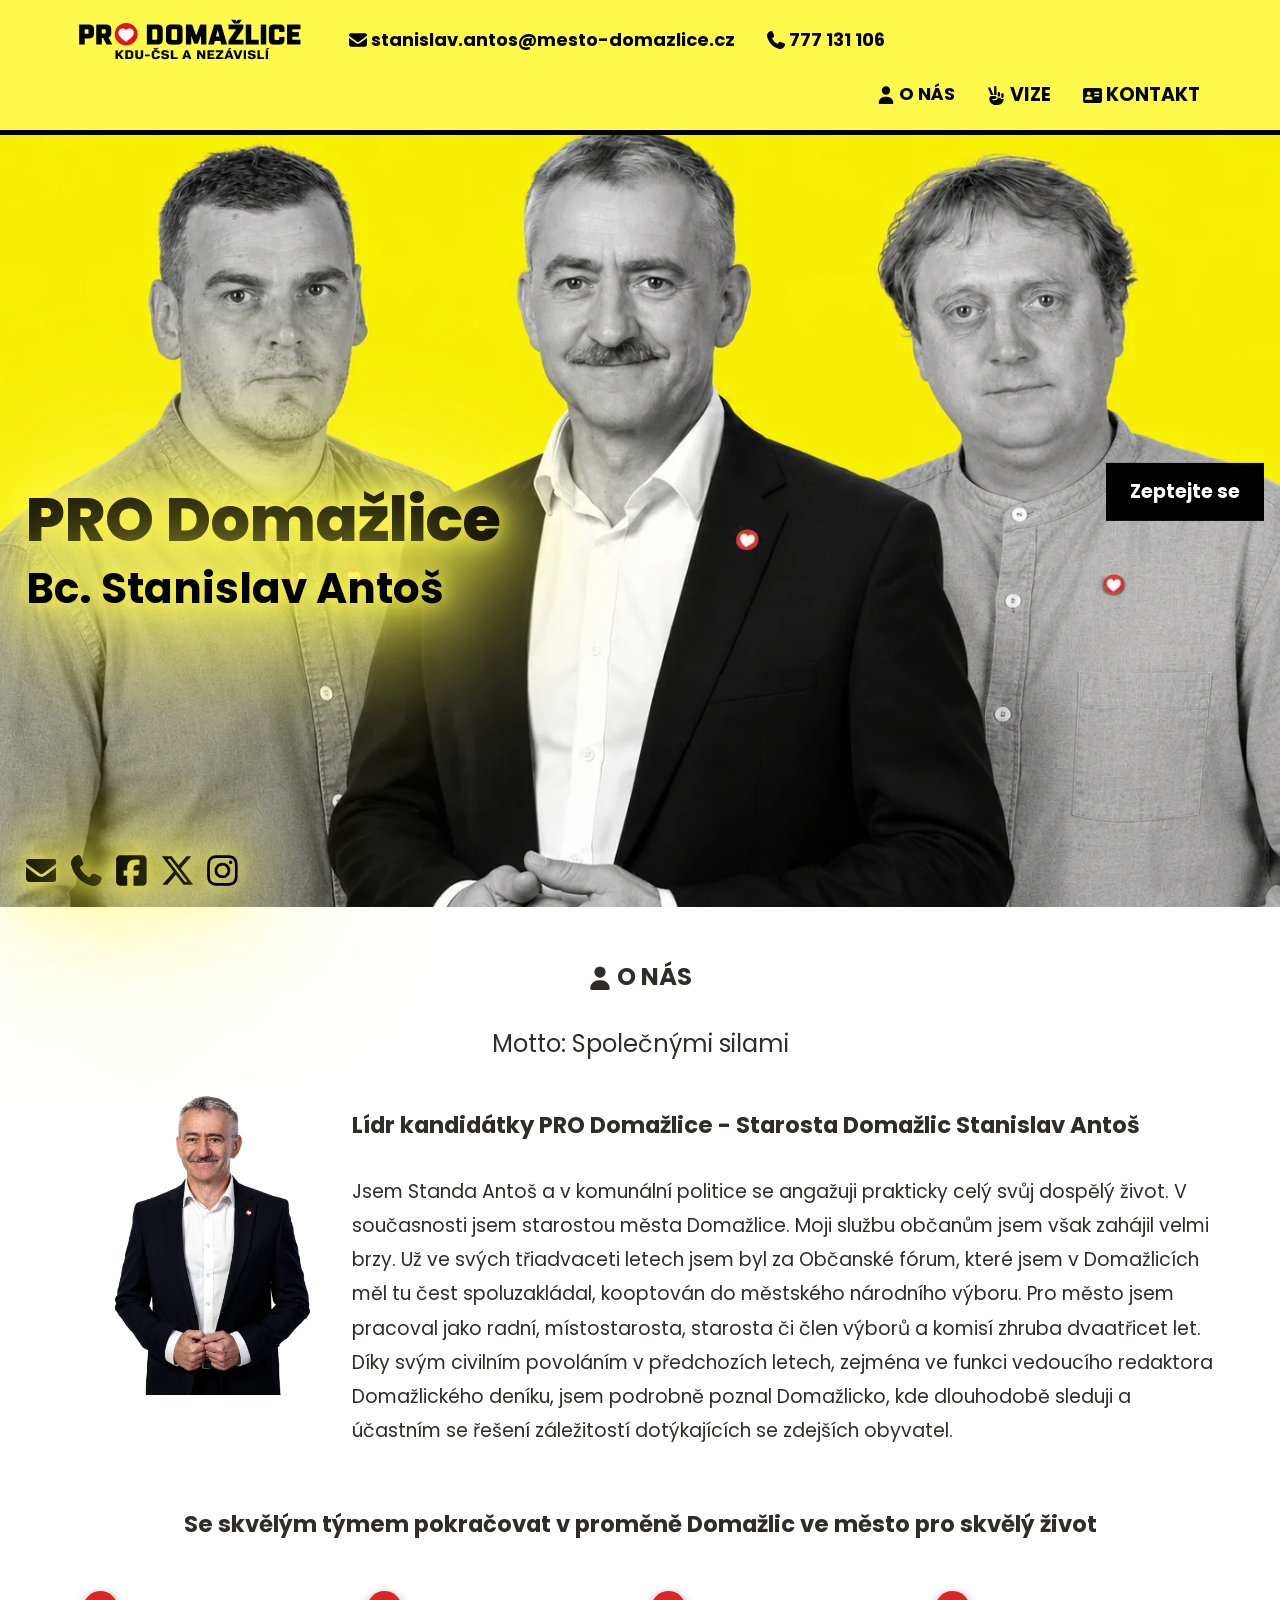
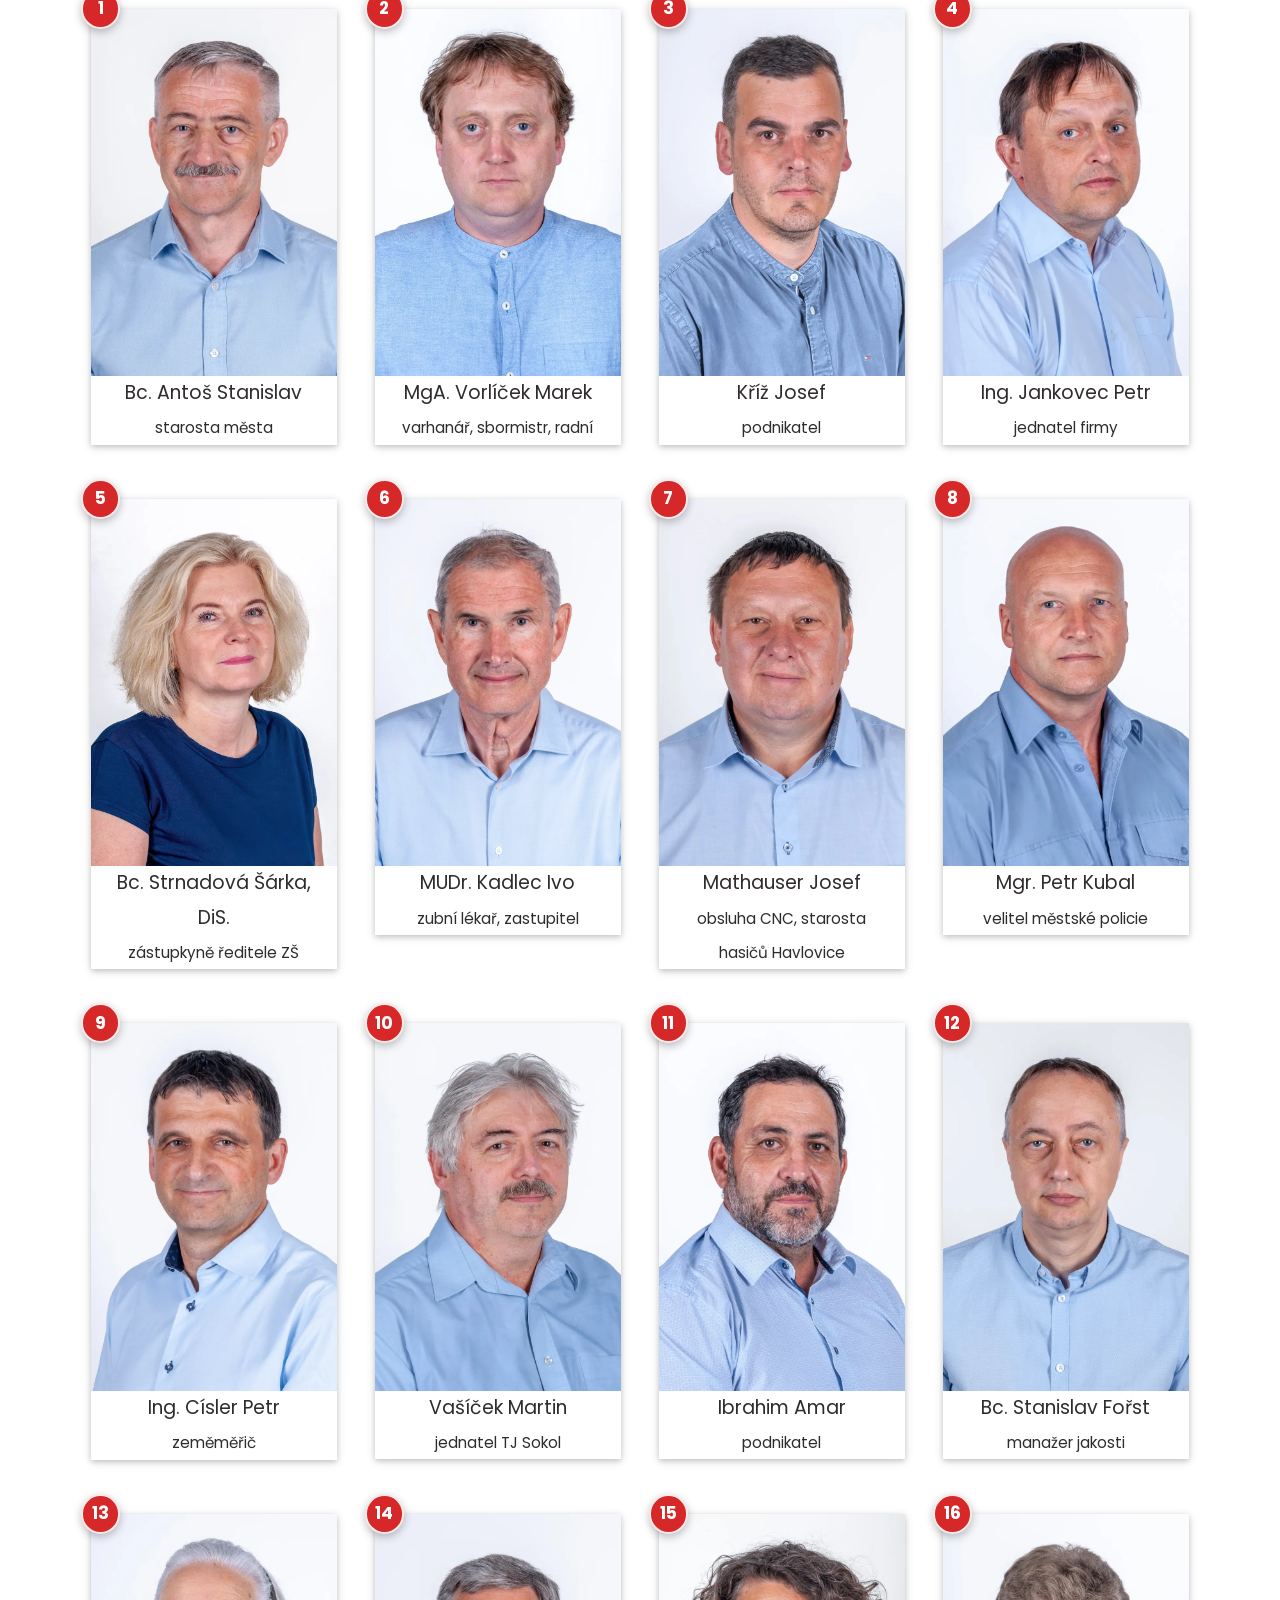
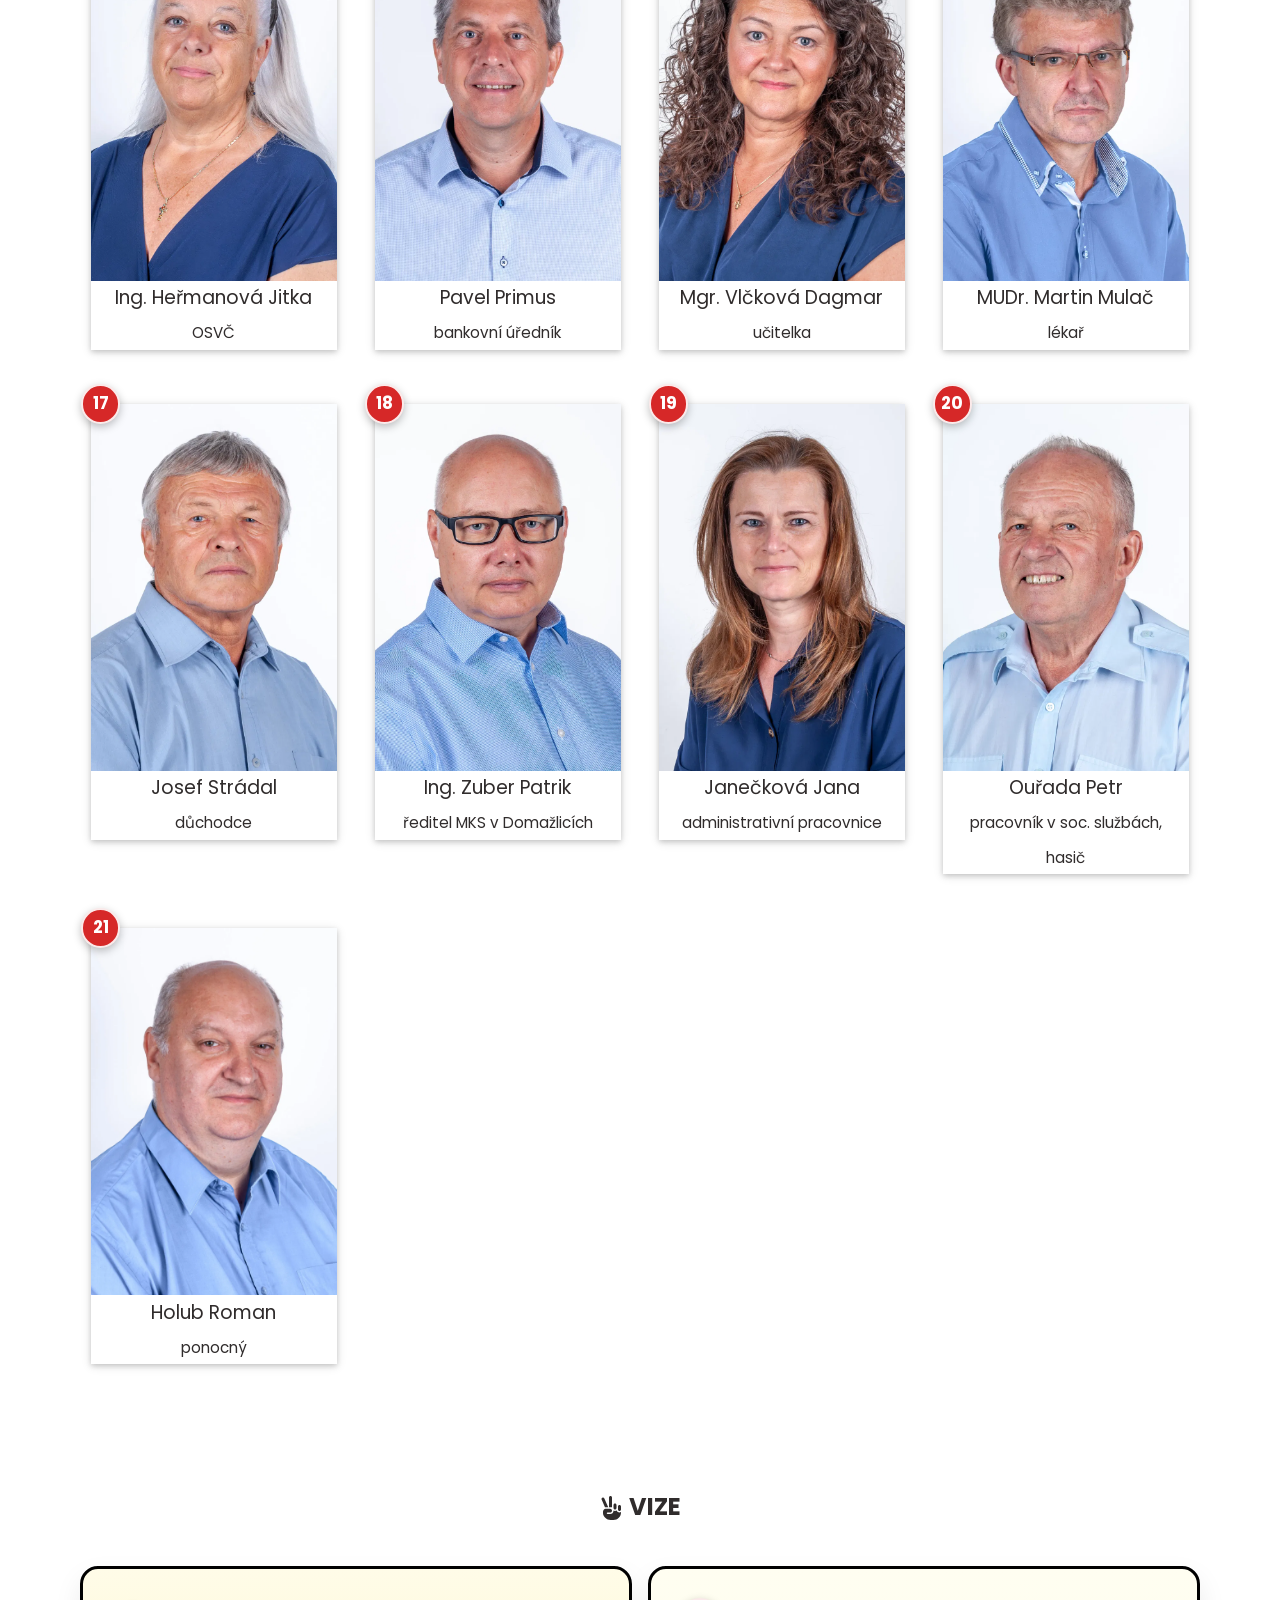
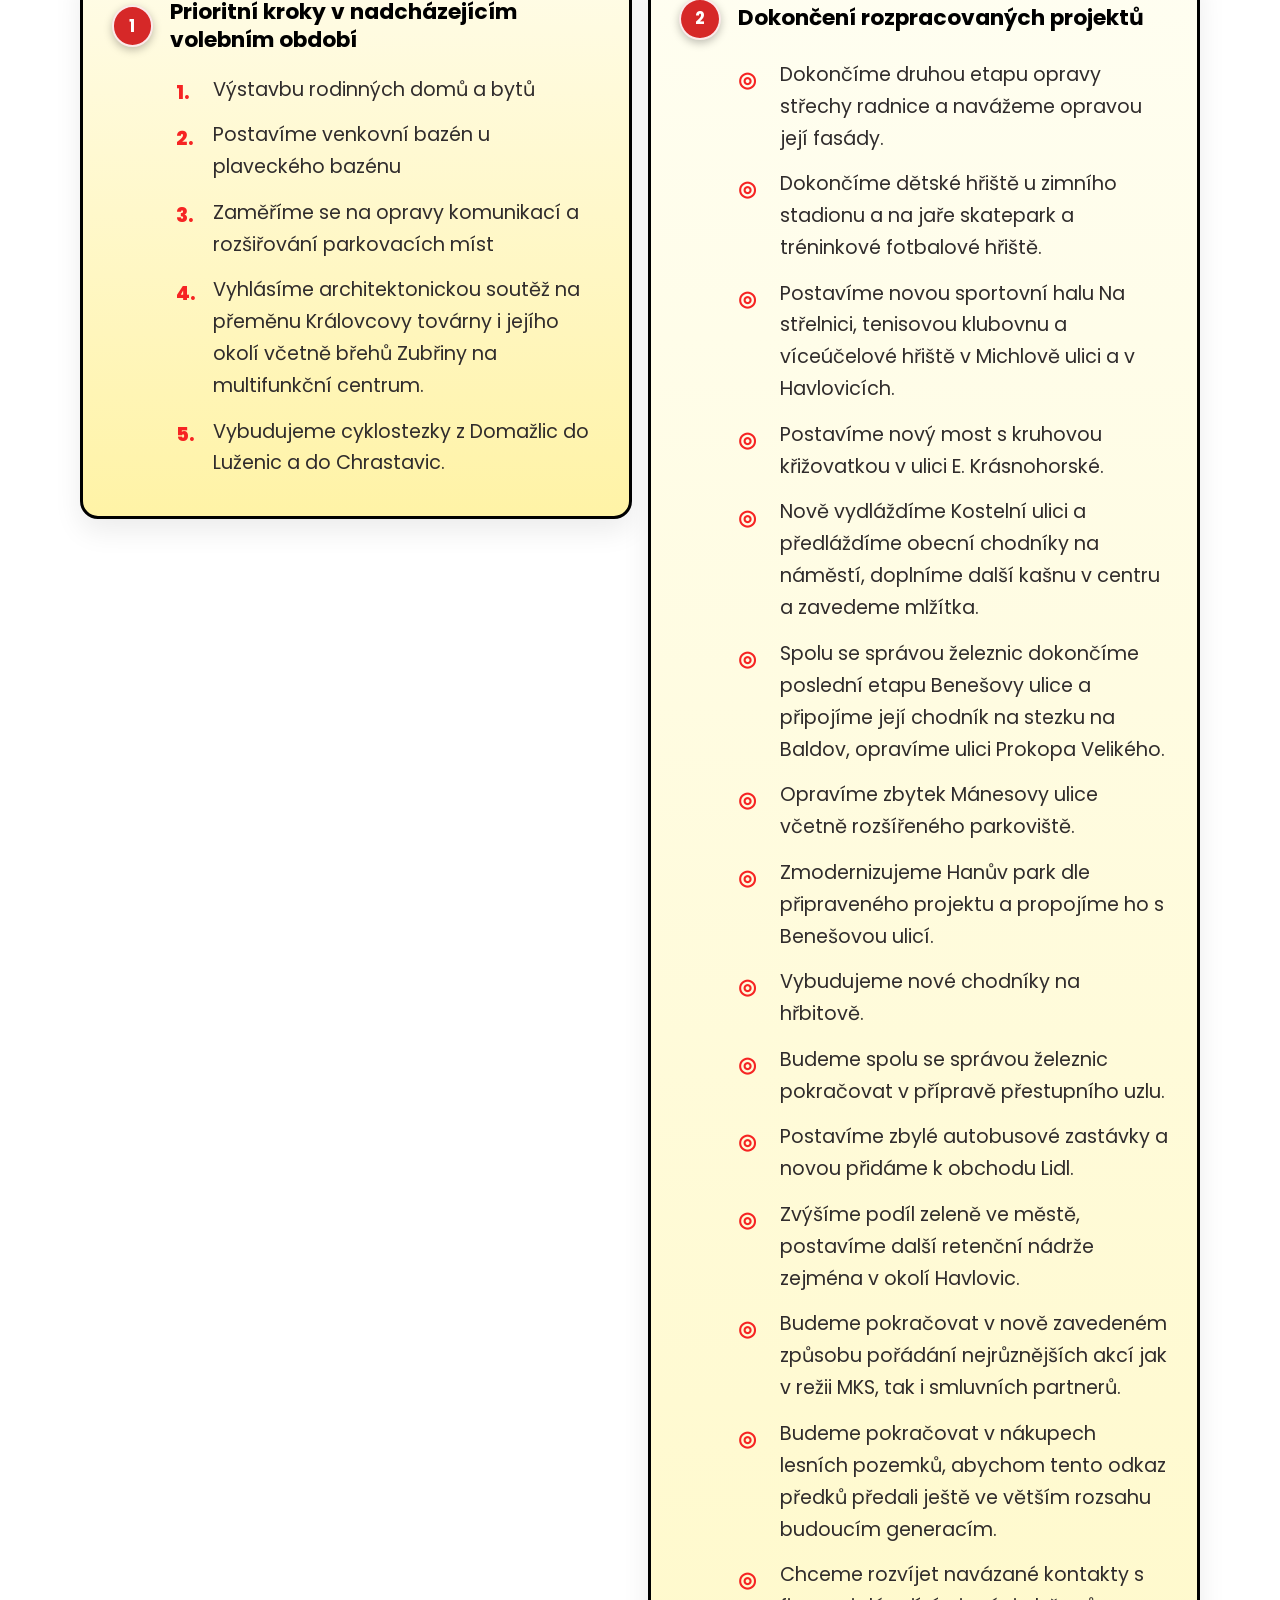
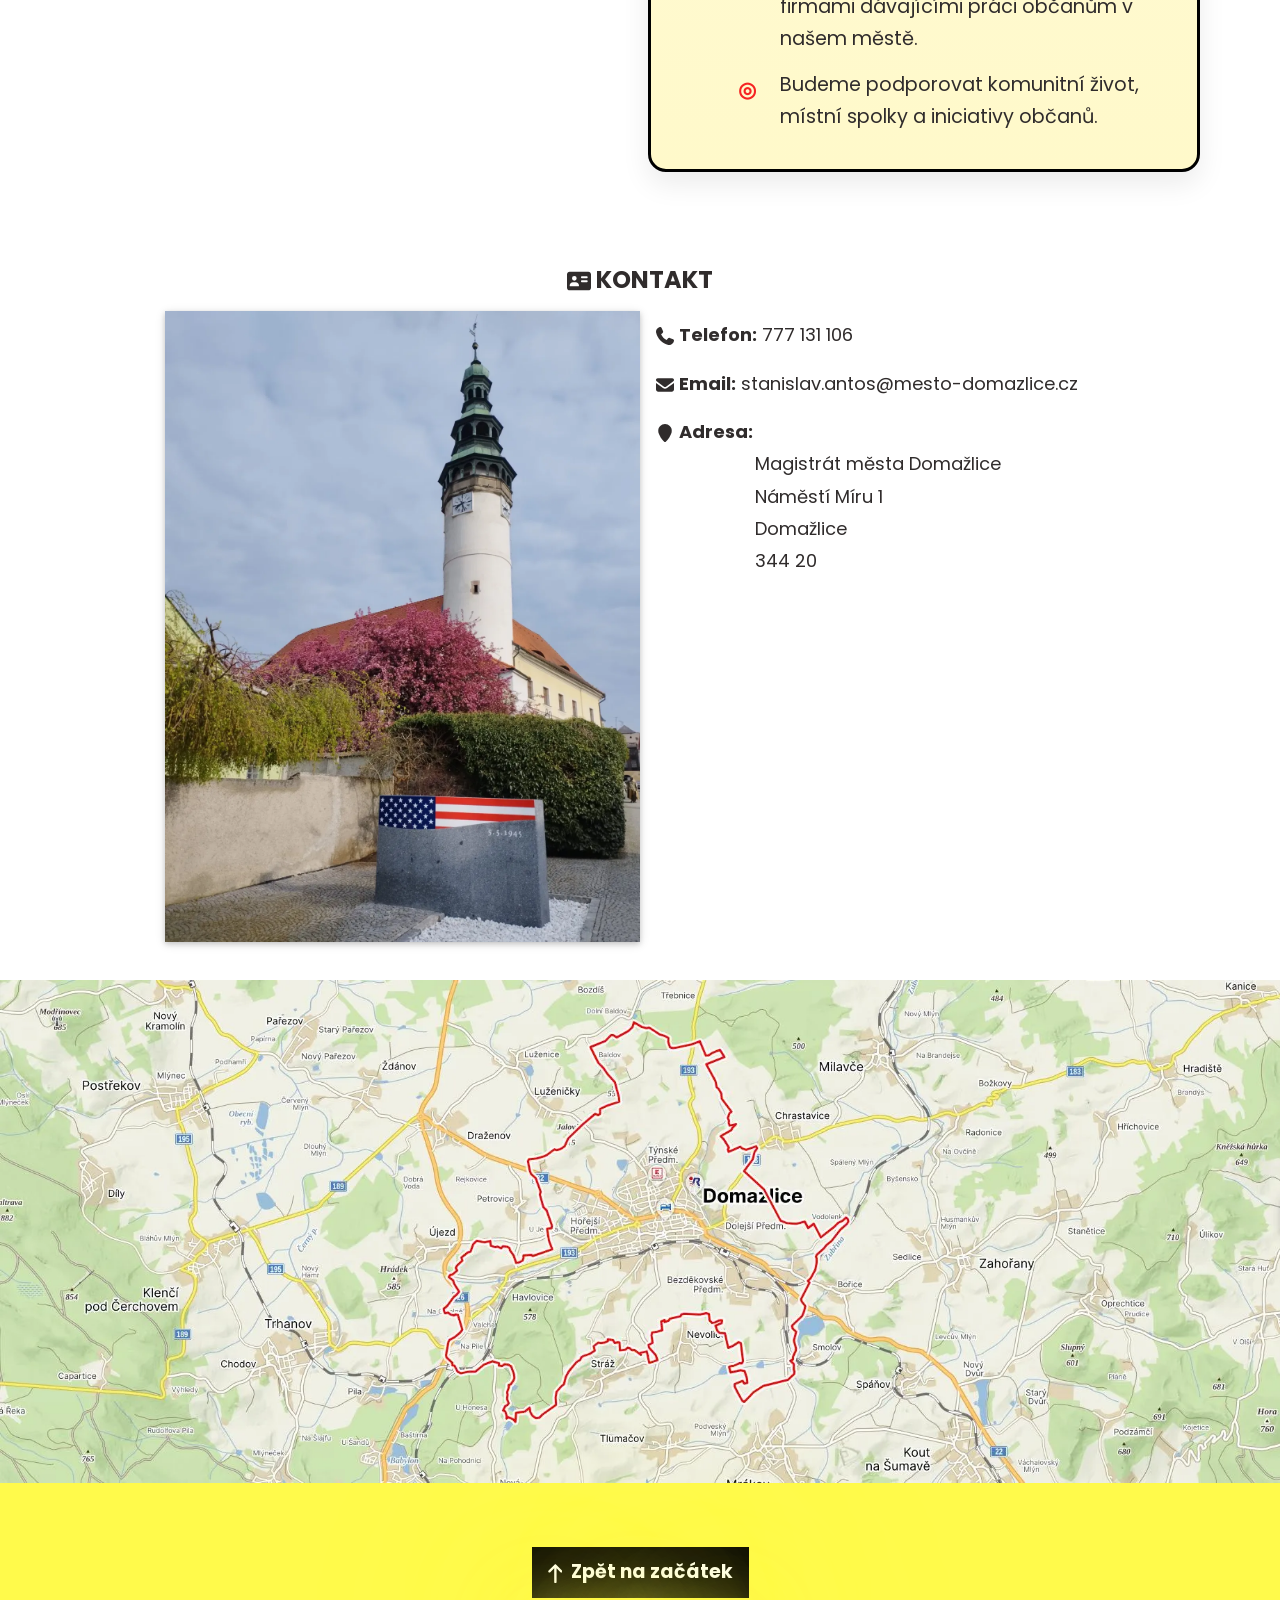
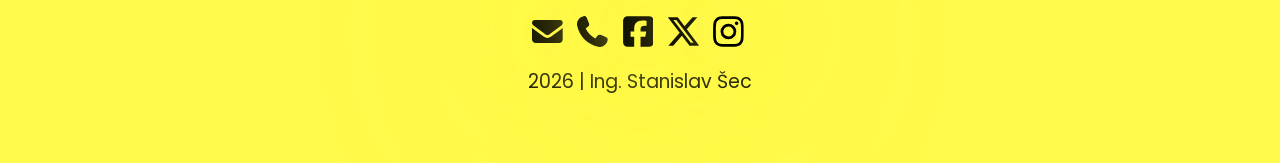
==== commit d74cfe2a: "Výpěna hlavního obrázku a doplnění vize." ====
--- a/index.html
+++ b/index.html
@@ -22,4 +22,4 @@
 						"areaServed":"CZ"
 					}
 				}
-			}</script><title data-keep="title">Bc. Stanislav Antoš - PRO Domažlice</title><meta name="viewport" content="width=device-width,initial-scale=1"><meta name="author" content="Ing. Stanislav Šec"><meta name="robots" content="index, follow"><meta name="title" property="og:title" content="PRO Domažlice"><meta name="description" property="og:description" content="Výchozí webový projekt"><meta name="keywords" property="og:keywords" content="Domažlice, Volby, Starosta Domažlic, Stanislav Antoš, Volby 2026"><meta property="og:type" content="website"><meta property="og:site_name" content="prodomazlice.cz"><meta property="og:locale" content="cs_CS"><meta property="og:url" content="https://prodomazlice.cz/index.html"><meta property="og:image" content="https://prodomazlice.cz/img/socialniSite.webp"><meta property="og:image:alt" content="Bc. Stanislav Antoš"><meta name="twitter:card" content="summary"><meta name="twitter:title" content="PRO Domažlice"><meta name="twitter:description" content="Výchozí webový projekt"><meta name="twitter:image" content="https://prodomazlice.cz/img/x.webp"><link rel="stylesheet" href="styles.min.css?v=1.0.0"><script src="scripts.min.js?v=1.0.0"></script><link rel="apple-touch-icon" sizes="180x180" href="./img/icons/icon-180x180.png"><link rel="icon" type="image/x-icon" sizes="48x48" href="./img/icons/favicon.ico"><link rel="icon" type="image/png" sizes="32x32" href="./img/icons/icon-32x32.png"><link rel="icon" type="image/png" sizes="16x16" href="./img/icons/icon-16x16.png"><link rel="manifest" href="./site.webmanifest"><link rel="canonical" href="https://prodomazlice.cz/"></head><body><div class="w3-overlay w3-hide-large w3-animate-opacity menuCloser" title="Zavři menu" id="myOverlay"></div><div class="w3-top"><div class="w3-bar color-2" id="myNavbar"><a href="index.html#home" class="w3-bar-item logoWrapp"><img class="logo" alt="logo" src="img/logoRectangle.webp"></a><div class="w3-center w3-hide-small w3-hide-medium"><a href="mailto:&#115;&#116;&#97;&#110;&#105;&#115;&#108;&#97;&#118;&#46;&#97;&#110;&#116;&#111;&#115;&#64;&#109;&#101;&#115;&#116;&#111;&#45;&#100;&#111;&#109;&#97;&#122;&#108;&#105;&#99;&#101;&#46;&#99;&#122;" class="w3-bar-item w3-large"><svg class="fa"><use xlink:href="sprites/fa-solid.svg#envelope"></use></svg> &#115;&#116;&#97;&#110;&#105;&#115;&#108;&#97;&#118;&#46;&#97;&#110;&#116;&#111;&#115;&#64;&#109;&#101;&#115;&#116;&#111;&#45;&#100;&#111;&#109;&#97;&#122;&#108;&#105;&#99;&#101;&#46;&#99;&#122; </a><a href="tel:+420777131106" class="w3-bar-item w3-large"><svg class="fa"><use xlink:href="sprites/fa-solid.svg#phone"></use></svg> 777 131 106</a></div><div class="w3-right w3-hide-small w3-hide-medium"><a href="index.html#about" class="w3-bar-item w3-large"><svg class="fa"><use xlink:href="sprites/fa-solid.svg#user"></use></svg> O NÁS </a><a href="index.html#why" class="w3-bar-item"><svg class="fa"><use xlink:href="sprites/fa-solid.svg#hand-peace"></use></svg> VIZE </a><a href="index.html#contact" class="w3-bar-item"><svg class="fa"><use xlink:href="sprites/fa-solid.svg#address-card"></use></svg> KONTAKT</a></div><span class="menuOpener w3-bar-item w3-right w3-hide-large"><svg class="fa"><use xlink:href="sprites/fa-solid.svg#bars"></use></svg></span></div></div><nav class="menuCloser w3-sidebar w3-bar-block color-2 w3-card w3-animate-right w3-hide-large" id="mySidebar"><div class="w3-bar-item w3-right-align closer"><svg class="fa"><use xlink:href="sprites/fa-solid.svg#close"></use></svg></div><a href="index.html#about" class="w3-bar-item w3-right-align">O NÁS</a> <a href="index.html#why" class="w3-bar-item w3-right-align">VIZE</a> <a href="index.html#contact" class="w3-bar-item w3-right-align">KONTAKT</a></nav><header class="w3-display-container" id="home"><div class="bigTitle w3-display-left w3-text-white"><h1>PRO Domažlice</h1><h2>Bc. Stanislav Antoš</h2></div><a href="index.html#contact" class="w3-button w3-padding-large w3-margin-right w3-hide-small w3-display-right w3-hide-medium">Zeptejte se</a><div class="contactIcons"><a href="mailto:&#115;&#116;&#97;&#110;&#105;&#115;&#108;&#97;&#118;&#46;&#97;&#110;&#116;&#111;&#115;&#64;&#109;&#101;&#115;&#116;&#111;&#45;&#100;&#111;&#109;&#97;&#122;&#108;&#105;&#99;&#101;&#46;&#99;&#122;" rel="nofollow"><svg class="fa"><use xlink:href="sprites/fa-solid.svg#envelope"></use></svg> </a><a href="tel:+420777131106" rel="nofollow"><svg class="fa"><use xlink:href="sprites/fa-solid.svg#phone"></use></svg> </a><a href="https://www.facebook.com/stanislav.antos.7" target="_blank" rel="nofollow"><svg class="fa"><use xlink:href="sprites/fa-brands.svg#facebook-square"></use></svg> </a><a href="https://x.com/AntosStanislav" target="_blank" rel="nofollow"><svg class="fa"><use xlink:href="sprites/fa-brands.svg#x-twitter"></use></svg> </a><a href="https://www.instagram.com/antosstanislav/" target="_blank" rel="nofollow"><svg class="fa"><use xlink:href="sprites/fa-brands.svg#instagram"></use></svg></a></div></header><div data-keep="content"><section class="w3-container" id="about"><h3 class="w3-center"><svg class="fa"><use xlink:href="sprites/fa-solid.svg#user"></use></svg> O NÁS</h3><p class="w3-center w3-xlarge">Motto: Společnými silami</p><div class="w3-row"><div class="w3-quarter"><div class="gallery w3-center"><picture><source srcset="imgResized/portret-480.webp" media="(max-width: 1000px)"><source srcset="imgResized/portret-768.webp" media="(max-width: 1400px)"><img src="img/portret.webp" class="portrait" alt="Bc. Stanislav Antoš"></picture></div></div><div class="w3-threequarter"><div class="w3-section w3-animate-zoom"><div class="header w3-left-align">Lídr kandidátky PRO Domažlice - Starosta Domažlic Stanislav Antoš</div><div class="text">Jsem Standa Antoš a v komunální politice se angažuji prakticky celý svůj dospělý život. V současnosti jsem starostou města Domažlice. Moji službu občanům jsem však zahájil velmi brzy. Už ve svých třiadvaceti letech jsem byl za Občanské fórum, které jsem v Domažlicích měl tu čest spoluzakládal, kooptován do městského národního výboru. Pro město jsem pracoval jako radní, místostarosta, starosta či člen výborů a komisí zhruba dvaatřicet let. Díky svým civilním povoláním v předchozích letech, zejména ve funkci vedoucího redaktora Domažlického deníku, jsem podrobně poznal Domažlicko, kde dlouhodobě sleduji a účastním se řešení záležitostí dotýkajících se zdejších obyvatel.</div></div></div></div><div class="w3-section candidates"><div class="header">Se skvělým týmem pokračovat v proměně Domažlic ve město pro skvělý život</div><div class="w3-row-padding w3-margin-top gallery w3-center"><div class="w3-quarter"><div class="w3-card candidate-card"><div class="candidate-badge">1</div><picture><source srcset="imgResized/kandidati/Antoš-480.webp" media="(max-width: 1000px)"><source srcset="imgResized/kandidati/Antoš-768.webp" media="(max-width: 1400px)"><source srcset="imgResized/kandidati/Antoš-1200.webp" media="(max-width: 2000px)"><img src="./img/kandidati/Antoš.webp" class="w3-image" alt="Bc. Antoš Stanislav"></picture><div class="w3-container"><span>Bc. Antoš Stanislav<br><small>starosta města</small></span></div></div></div><div class="w3-quarter"><div class="w3-card candidate-card"><div class="candidate-badge">2</div><picture><source srcset="imgResized/kandidati/Vorlíček-480.webp" media="(max-width: 1000px)"><source srcset="imgResized/kandidati/Vorlíček-768.webp" media="(max-width: 1400px)"><source srcset="imgResized/kandidati/Vorlíček-1200.webp" media="(max-width: 2000px)"><img src="./img/kandidati/Vorlíček.webp" class="w3-image" alt="MgA. Vorlíček Marek"></picture><div class="w3-container"><span>MgA. Vorlíček Marek<br><small>varhanář, sbormistr, radní</small></span></div></div></div><div class="w3-quarter"><div class="w3-card candidate-card"><div class="candidate-badge">3</div><picture><source srcset="imgResized/kandidati/Kříž-480.webp" media="(max-width: 1000px)"><source srcset="imgResized/kandidati/Kříž-768.webp" media="(max-width: 1400px)"><source srcset="imgResized/kandidati/Kříž-1200.webp" media="(max-width: 2000px)"><img src="./img/kandidati/Kříž.webp" class="w3-image" alt="Kříž Josef"></picture><div class="w3-container"><span>Kříž Josef<br><small>podnikatel</small></span></div></div></div><div class="w3-quarter"><div class="w3-card candidate-card"><div class="candidate-badge">4</div><picture><source srcset="imgResized/kandidati/Jankovec-480.webp" media="(max-width: 1000px)"><source srcset="imgResized/kandidati/Jankovec-768.webp" media="(max-width: 1400px)"><source srcset="imgResized/kandidati/Jankovec-1200.webp" media="(max-width: 2000px)"><img src="./img/kandidati/Jankovec.webp" class="w3-image" alt="Ing. Jankovec Petr"></picture><div class="w3-container"><span>Ing. Jankovec Petr<br><small>jednatel firmy</small></span></div></div></div></div><div class="w3-row-padding w3-margin-top gallery w3-center"><div class="w3-quarter"><div class="w3-card candidate-card"><div class="candidate-badge">5</div><picture><source srcset="imgResized/kandidati/Strnadová-480.webp" media="(max-width: 1000px)"><source srcset="imgResized/kandidati/Strnadová-768.webp" media="(max-width: 1400px)"><source srcset="imgResized/kandidati/Strnadová-1200.webp" media="(max-width: 2000px)"><img src="./img/kandidati/Strnadová.webp" class="w3-image" alt="Bc. Strnadová Šárka, DiS."></picture><div class="w3-container"><span>Bc. Strnadová Šárka, DiS.<br><small>zástupkyně ředitele ZŠ</small></span></div></div></div><div class="w3-quarter"><div class="w3-card candidate-card"><div class="candidate-badge">6</div><picture><source srcset="imgResized/kandidati/Kadlec-480.webp" media="(max-width: 1000px)"><source srcset="imgResized/kandidati/Kadlec-768.webp" media="(max-width: 1400px)"><source srcset="imgResized/kandidati/Kadlec-1200.webp" media="(max-width: 2000px)"><img src="./img/kandidati/Kadlec.webp" class="w3-image" alt="MUDr. Kadlec Ivo"></picture><div class="w3-container"><span>MUDr. Kadlec Ivo<br><small>zubní lékař, zastupitel</small></span></div></div></div><div class="w3-quarter"><div class="w3-card candidate-card"><div class="candidate-badge">7</div><picture><source srcset="imgResized/kandidati/Mathauser-480.webp" media="(max-width: 1000px)"><source srcset="imgResized/kandidati/Mathauser-768.webp" media="(max-width: 1400px)"><source srcset="imgResized/kandidati/Mathauser-1200.webp" media="(max-width: 2000px)"><img src="./img/kandidati/Mathauser.webp" class="w3-image" alt="Mathauser Josef"></picture><div class="w3-container"><span>Mathauser Josef<br><small>obsluha CNC, starosta hasičů Havlovice</small></span></div></div></div><div class="w3-quarter"><div class="w3-card candidate-card"><div class="candidate-badge">8</div><picture><source srcset="imgResized/kandidati/Kubal-480.webp" media="(max-width: 1000px)"><source srcset="imgResized/kandidati/Kubal-768.webp" media="(max-width: 1400px)"><source srcset="imgResized/kandidati/Kubal-1200.webp" media="(max-width: 2000px)"><img src="./img/kandidati/Kubal.webp" class="w3-image" alt="Mgr. Petr Kubal"></picture><div class="w3-container"><span>Mgr. Petr Kubal<br><small>velitel městské policie</small></span></div></div></div></div><div class="w3-row-padding w3-margin-top gallery w3-center"><div class="w3-quarter"><div class="w3-card candidate-card"><div class="candidate-badge">9</div><picture><source srcset="imgResized/kandidati/Císler-480.webp" media="(max-width: 1000px)"><source srcset="imgResized/kandidati/Císler-768.webp" media="(max-width: 1400px)"><source srcset="imgResized/kandidati/Císler-1200.webp" media="(max-width: 2000px)"><img src="./img/kandidati/Císler.webp" class="w3-image" alt="Ing. Císler Petr"></picture><div class="w3-container"><span>Ing. Císler Petr<br><small>zeměměřič</small></span></div></div></div><div class="w3-quarter"><div class="w3-card candidate-card"><div class="candidate-badge">10</div><picture><source srcset="imgResized/kandidati/Vašíček-480.webp" media="(max-width: 1000px)"><source srcset="imgResized/kandidati/Vašíček-768.webp" media="(max-width: 1400px)"><source srcset="imgResized/kandidati/Vašíček-1200.webp" media="(max-width: 2000px)"><img src="./img/kandidati/Vašíček.webp" class="w3-image" alt="Vašíček Martin"></picture><div class="w3-container"><span>Vašíček Martin<br><small>jednatel TJ Sokol</small></span></div></div></div><div class="w3-quarter"><div class="w3-card candidate-card"><div class="candidate-badge">11</div><picture><source srcset="imgResized/kandidati/Ibrahim-480.webp" media="(max-width: 1000px)"><source srcset="imgResized/kandidati/Ibrahim-768.webp" media="(max-width: 1400px)"><source srcset="imgResized/kandidati/Ibrahim-1200.webp" media="(max-width: 2000px)"><img src="./img/kandidati/Ibrahim.webp" class="w3-image" alt="Ibrahim Amar"></picture><div class="w3-container"><span>Ibrahim Amar<br><small>podnikatel</small></span></div></div></div><div class="w3-quarter"><div class="w3-card candidate-card"><div class="candidate-badge">12</div><picture><source srcset="imgResized/kandidati/Fořst-480.webp" media="(max-width: 1000px)"><source srcset="imgResized/kandidati/Fořst-768.webp" media="(max-width: 1400px)"><source srcset="imgResized/kandidati/Fořst-1200.webp" media="(max-width: 2000px)"><img src="./img/kandidati/Fořst.webp" class="w3-image" alt="Bc. Stanislav Fořst"></picture><div class="w3-container"><span>Bc. Stanislav Fořst<br><small>manažer jakosti</small></span></div></div></div></div><div class="w3-row-padding w3-margin-top gallery w3-center"><div class="w3-quarter"><div class="w3-card candidate-card"><div class="candidate-badge">13</div><picture><source srcset="imgResized/kandidati/Heřmanová-480.webp" media="(max-width: 1000px)"><source srcset="imgResized/kandidati/Heřmanová-768.webp" media="(max-width: 1400px)"><source srcset="imgResized/kandidati/Heřmanová-1200.webp" media="(max-width: 2000px)"><img src="./img/kandidati/Heřmanová.webp" class="w3-image" alt="Ing. Heřmanová Jitka"></picture><div class="w3-container"><span>Ing. Heřmanová Jitka<br><small>OSVČ</small></span></div></div></div><div class="w3-quarter"><div class="w3-card candidate-card"><div class="candidate-badge">14</div><picture><source srcset="imgResized/kandidati/Primus-480.webp" media="(max-width: 1000px)"><source srcset="imgResized/kandidati/Primus-768.webp" media="(max-width: 1400px)"><source srcset="imgResized/kandidati/Primus-1200.webp" media="(max-width: 2000px)"><img src="./img/kandidati/Primus.webp" class="w3-image" alt="Pavel Primus"></picture><div class="w3-container"><span>Pavel Primus<br><small>bankovní úředník</small></span></div></div></div><div class="w3-quarter"><div class="w3-card candidate-card"><div class="candidate-badge">15</div><picture><source srcset="imgResized/kandidati/Vlčková-480.webp" media="(max-width: 1000px)"><source srcset="imgResized/kandidati/Vlčková-768.webp" media="(max-width: 1400px)"><source srcset="imgResized/kandidati/Vlčková-1200.webp" media="(max-width: 2000px)"><img src="./img/kandidati/Vlčková.webp" class="w3-image" alt="Mgr. Vlčková Dagmar"></picture><div class="w3-container"><span>Mgr. Vlčková Dagmar<br><small>učitelka</small></span></div></div></div><div class="w3-quarter"><div class="w3-card candidate-card"><div class="candidate-badge">16</div><picture><source srcset="imgResized/kandidati/Mulač-480.webp" media="(max-width: 1000px)"><source srcset="imgResized/kandidati/Mulač-768.webp" media="(max-width: 1400px)"><source srcset="imgResized/kandidati/Mulač-1200.webp" media="(max-width: 2000px)"><img src="./img/kandidati/Mulač.webp" class="w3-image" alt="MUDr. Martin Mulač"></picture><div class="w3-container"><span>MUDr. Martin Mulač<br><small>lékař</small></span></div></div></div></div><div class="w3-row-padding w3-margin-top gallery w3-center"><div class="w3-quarter"><div class="w3-card candidate-card"><div class="candidate-badge">17</div><picture><source srcset="imgResized/kandidati/Strádal-480.webp" media="(max-width: 1000px)"><source srcset="imgResized/kandidati/Strádal-768.webp" media="(max-width: 1400px)"><source srcset="imgResized/kandidati/Strádal-1200.webp" media="(max-width: 2000px)"><img src="./img/kandidati/Strádal.webp" class="w3-image" alt="Josef Strádal"></picture><div class="w3-container"><span>Josef Strádal<br><small>důchodce</small></span></div></div></div><div class="w3-quarter"><div class="w3-card candidate-card"><div class="candidate-badge">18</div><picture><source srcset="imgResized/kandidati/Zuber-480.webp" media="(max-width: 1000px)"><source srcset="imgResized/kandidati/Zuber-768.webp" media="(max-width: 1400px)"><source srcset="imgResized/kandidati/Zuber-1200.webp" media="(max-width: 2000px)"><img src="./img/kandidati/Zuber.webp" class="w3-image" alt="Ing. Zuber Patrik"></picture><div class="w3-container"><span>Ing. Zuber Patrik<br><small>ředitel MKS v Domažlicích</small></span></div></div></div><div class="w3-quarter"><div class="w3-card candidate-card"><div class="candidate-badge">19</div><picture><source srcset="imgResized/kandidati/Janečková-480.webp" media="(max-width: 1000px)"><source srcset="imgResized/kandidati/Janečková-768.webp" media="(max-width: 1400px)"><source srcset="imgResized/kandidati/Janečková-1200.webp" media="(max-width: 2000px)"><img src="./img/kandidati/Janečková.webp" class="w3-image" alt="Janečková Jana"></picture><div class="w3-container"><span>Janečková Jana<br><small>administrativní pracovnice</small></span></div></div></div><div class="w3-quarter"><div class="w3-card candidate-card"><div class="candidate-badge">20</div><picture><source srcset="imgResized/kandidati/Ouřada-480.webp" media="(max-width: 1000px)"><source srcset="imgResized/kandidati/Ouřada-768.webp" media="(max-width: 1400px)"><source srcset="imgResized/kandidati/Ouřada-1200.webp" media="(max-width: 2000px)"><img src="./img/kandidati/Ouřada.webp" class="w3-image" alt="Ouřada Petr"></picture><div class="w3-container"><span>Ouřada Petr<br><small>pracovník v soc. službách, hasič</small></span></div></div></div></div><div class="w3-row-padding w3-margin-top gallery w3-center"><div class="w3-quarter"><div class="w3-card candidate-card"><div class="candidate-badge">21</div><picture><source srcset="imgResized/kandidati/Holub-1200.webp" media="(max-width: 2000px)"><img src="./img/kandidati/Holub.webp" class="w3-image" alt="Holub Roman"></picture><div class="w3-container"><span>Holub Roman<br><small>ponocný</small></span></div></div></div></div></div></section><section class="w3-container" id="why"><h3 class="w3-center"><svg class="fa"><use xlink:href="sprites/fa-solid.svg#hand-peace"></use></svg> VIZE</h3></section><section class="w3-container" id="contact"><h3 class="w3-center"><svg class="fa"><use xlink:href="sprites/fa-solid.svg#address-card"></use></svg> KONTAKT</h3><div class="w3-row"><div class="w3-half w3-large w3-right"><div class="w3-padding"><svg class="fa"><use xlink:href="sprites/fa-solid.svg#phone"></use></svg> <strong>Telefon:</strong> <a href="tel:+420777131106">777 131 106</a></div><div class="w3-padding"><svg class="fa"><use xlink:href="sprites/fa-solid.svg#envelope"></use></svg> <strong>Email:</strong><a href="mailto:&#115;&#116;&#97;&#110;&#105;&#115;&#108;&#97;&#118;&#46;&#97;&#110;&#116;&#111;&#115;&#64;&#109;&#101;&#115;&#116;&#111;&#45;&#100;&#111;&#109;&#97;&#122;&#108;&#105;&#99;&#101;&#46;&#99;&#122;"> &#115;&#116;&#97;&#110;&#105;&#115;&#108;&#97;&#118;&#46;&#97;&#110;&#116;&#111;&#115;&#64;&#109;&#101;&#115;&#116;&#111;&#45;&#100;&#111;&#109;&#97;&#122;&#108;&#105;&#99;&#101;&#46;&#99;&#122;</a></div><div class="w3-padding"><svg class="fa"><use xlink:href="sprites/fa-solid.svg#map-marker"></use></svg> <strong>Adresa:</strong><br><a href="https://mapy.cz/s/cefejaleje" target="_blank"><address>Magistrát města Domažlice<br>Náměstí Míru 1<br>Domažlice<br>344 20</address></a></div></div><div class="w3-half gallery"><picture><source srcset="imgResized/sidlo-480.webp" media="(max-width: 768px)"><source srcset="imgResized/sidlo-768.webp" media="(max-width: 1200px)"><source srcset="imgResized/sidlo-1200.webp" media="(max-width: 1600px)"><img src="./img/sidlo.webp" class="w3-card-2 w3-image w3-hover-opacity photoDominanta w3-right" alt="Bc. Stanislav Antoš - Domažlice"></picture></div></div></section><a href="https://mapy.cz/s/cefejaleje" target="_blank"><picture><source srcset="imgResized/map-480.webp" media="(max-width: 500px)"><source srcset="imgResized/map-768.webp" media="(max-width: 800px)"><source srcset="imgResized/map-1200.webp" media="(max-width: 1250px)"><img src="./img/map.webp" alt="Náhled mapy" class="w3-image map"></picture></a></div><footer class="w3-center color-2 w3-padding-64" data-keep="footer"><a href="#home" class="w3-button"><svg class="fa"><use xlink:href="sprites/fa-solid.svg#arrow-up"></use></svg> Zpět na začátek</a><div class="w3-section contactIcons"><a href="mailto:&#115;&#116;&#97;&#110;&#105;&#115;&#108;&#97;&#118;&#46;&#97;&#110;&#116;&#111;&#115;&#64;&#109;&#101;&#115;&#116;&#111;&#45;&#100;&#111;&#109;&#97;&#122;&#108;&#105;&#99;&#101;&#46;&#99;&#122;" rel="nofollow" class="w3-hover-opacity"><svg class="fa"><use xlink:href="sprites/fa-solid.svg#envelope"></use></svg> </a><a href="tel:+420777131106" rel="nofollow" class="w3-hover-opacity"><svg class="fa"><use xlink:href="sprites/fa-solid.svg#phone"></use></svg> </a><a href="https://www.facebook.com/stanislav.antos.7" target="_blank" rel="nofollow" class="w3-hover-opacity"><svg class="fa"><use xlink:href="sprites/fa-brands.svg#facebook-square"></use></svg> </a><a href="https://x.com/AntosStanislav" target="_blank" rel="nofollow" class="w3-hover-opacity"><svg class="fa"><use xlink:href="sprites/fa-brands.svg#x-twitter"></use></svg> </a><a href="https://www.instagram.com/antosstanislav/" target="_blank" rel="nofollow" class="w3-hover-opacity"><svg class="fa"><use xlink:href="sprites/fa-brands.svg#instagram"></use></svg></a></div><div>2026 | <a href="https://sec.stanislav.eu" rel="nofollow" target="_blank" title="Otevři stránky autora">Ing. Stanislav Šec</a> <img src="https://tracker.stanislav.eu/track.php?site=prodomazlice.cz" class="w3-hide" alt="Visitor Tracking"></div></footer><div id="modal" class="w3-modal w3-black"><span class="w3-button w3-xxlarge w3-black w3-display-topright" title="Zavřít okno"><svg class="fa w3-right"><use xlink:href="sprites/fa-solid.svg#close"></use></svg></span><div class="w3-modal-content w3-animate-zoom w3-center w3-transparent"><img id="modalImage" class="w3-image" alt="popisek" src="./img/kondice.webp"><p id="caption" class="w3-opacity w3-large"></p></div></div></body></html>+			}</script><title data-keep="title">Bc. Stanislav Antoš - PRO Domažlice</title><meta name="viewport" content="width=device-width,initial-scale=1"><meta name="author" content="Ing. Stanislav Šec"><meta name="robots" content="index, follow"><meta name="title" property="og:title" content="PRO Domažlice"><meta name="description" property="og:description" content="Výchozí webový projekt"><meta name="keywords" property="og:keywords" content="Domažlice, Volby, Starosta Domažlic, Stanislav Antoš, Volby 2026"><meta property="og:type" content="website"><meta property="og:site_name" content="prodomazlice.cz"><meta property="og:locale" content="cs_CS"><meta property="og:url" content="https://prodomazlice.cz/index.html"><meta property="og:image" content="https://prodomazlice.cz/img/socialniSite.webp"><meta property="og:image:alt" content="Bc. Stanislav Antoš"><meta name="twitter:card" content="summary"><meta name="twitter:title" content="PRO Domažlice"><meta name="twitter:description" content="Výchozí webový projekt"><meta name="twitter:image" content="https://prodomazlice.cz/img/x.webp"><link rel="stylesheet" href="styles.min.css?v=1.0.0"><script src="scripts.min.js?v=1.0.0"></script><link rel="apple-touch-icon" sizes="180x180" href="./img/icons/icon-180x180.png"><link rel="icon" type="image/x-icon" sizes="48x48" href="./img/icons/favicon.ico"><link rel="icon" type="image/png" sizes="32x32" href="./img/icons/icon-32x32.png"><link rel="icon" type="image/png" sizes="16x16" href="./img/icons/icon-16x16.png"><link rel="manifest" href="./site.webmanifest"><link rel="canonical" href="https://prodomazlice.cz/"></head><body><div class="w3-overlay w3-hide-large w3-animate-opacity menuCloser" title="Zavři menu" id="myOverlay"></div><div class="w3-top"><div class="w3-bar color-2" id="myNavbar"><a href="index.html#home" class="w3-bar-item logoWrapp"><img class="logo" alt="logo" src="img/logoRectangle.webp"></a><div class="w3-center w3-hide-small w3-hide-medium"><a href="mailto:&#115;&#116;&#97;&#110;&#105;&#115;&#108;&#97;&#118;&#46;&#97;&#110;&#116;&#111;&#115;&#64;&#109;&#101;&#115;&#116;&#111;&#45;&#100;&#111;&#109;&#97;&#122;&#108;&#105;&#99;&#101;&#46;&#99;&#122;" class="w3-bar-item w3-large"><svg class="fa"><use xlink:href="sprites/fa-solid.svg#envelope"></use></svg> &#115;&#116;&#97;&#110;&#105;&#115;&#108;&#97;&#118;&#46;&#97;&#110;&#116;&#111;&#115;&#64;&#109;&#101;&#115;&#116;&#111;&#45;&#100;&#111;&#109;&#97;&#122;&#108;&#105;&#99;&#101;&#46;&#99;&#122; </a><a href="tel:+420777131106" class="w3-bar-item w3-large"><svg class="fa"><use xlink:href="sprites/fa-solid.svg#phone"></use></svg> 777 131 106</a></div><div class="w3-right w3-hide-small w3-hide-medium"><a href="index.html#about" class="w3-bar-item w3-large"><svg class="fa"><use xlink:href="sprites/fa-solid.svg#user"></use></svg> O NÁS </a><a href="index.html#why" class="w3-bar-item"><svg class="fa"><use xlink:href="sprites/fa-solid.svg#hand-peace"></use></svg> VIZE </a><a href="index.html#contact" class="w3-bar-item"><svg class="fa"><use xlink:href="sprites/fa-solid.svg#address-card"></use></svg> KONTAKT</a></div><span class="menuOpener w3-bar-item w3-right w3-hide-large"><svg class="fa"><use xlink:href="sprites/fa-solid.svg#bars"></use></svg></span></div></div><nav class="menuCloser w3-sidebar w3-bar-block color-2 w3-card w3-animate-right w3-hide-large" id="mySidebar"><div class="w3-bar-item w3-right-align closer"><svg class="fa"><use xlink:href="sprites/fa-solid.svg#close"></use></svg></div><a href="index.html#about" class="w3-bar-item w3-right-align">O NÁS</a> <a href="index.html#why" class="w3-bar-item w3-right-align">VIZE</a> <a href="index.html#contact" class="w3-bar-item w3-right-align">KONTAKT</a></nav><header class="w3-display-container" id="home"><div class="bigTitle w3-display-left w3-text-white"><h1>PRO Domažlice</h1><h2>Bc. Stanislav Antoš</h2></div><a href="index.html#contact" class="w3-button w3-padding-large w3-margin-right w3-hide-small w3-display-right w3-hide-medium">Zeptejte se</a><div class="contactIcons"><a href="mailto:&#115;&#116;&#97;&#110;&#105;&#115;&#108;&#97;&#118;&#46;&#97;&#110;&#116;&#111;&#115;&#64;&#109;&#101;&#115;&#116;&#111;&#45;&#100;&#111;&#109;&#97;&#122;&#108;&#105;&#99;&#101;&#46;&#99;&#122;" rel="nofollow"><svg class="fa"><use xlink:href="sprites/fa-solid.svg#envelope"></use></svg> </a><a href="tel:+420777131106" rel="nofollow"><svg class="fa"><use xlink:href="sprites/fa-solid.svg#phone"></use></svg> </a><a href="https://www.facebook.com/stanislav.antos.7" target="_blank" rel="nofollow"><svg class="fa"><use xlink:href="sprites/fa-brands.svg#facebook-square"></use></svg> </a><a href="https://x.com/AntosStanislav" target="_blank" rel="nofollow"><svg class="fa"><use xlink:href="sprites/fa-brands.svg#x-twitter"></use></svg> </a><a href="https://www.instagram.com/antosstanislav/" target="_blank" rel="nofollow"><svg class="fa"><use xlink:href="sprites/fa-brands.svg#instagram"></use></svg></a></div></header><div data-keep="content"><section class="w3-container" id="about"><h3 class="w3-center"><svg class="fa"><use xlink:href="sprites/fa-solid.svg#user"></use></svg> O NÁS</h3><p class="w3-center w3-xlarge">Motto: Společnými silami</p><div class="w3-row"><div class="w3-quarter"><div class="gallery w3-center"><picture><source srcset="imgResized/portret-480.webp" media="(max-width: 1000px)"><source srcset="imgResized/portret-768.webp" media="(max-width: 1400px)"><img src="img/portret.webp" class="portrait" alt="Bc. Stanislav Antoš"></picture></div></div><div class="w3-threequarter"><div class="w3-section w3-animate-zoom"><div class="header w3-left-align">Lídr kandidátky PRO Domažlice - Starosta Domažlic Stanislav Antoš</div><div class="text">Jsem Standa Antoš a v komunální politice se angažuji prakticky celý svůj dospělý život. V současnosti jsem starostou města Domažlice. Moji službu občanům jsem však zahájil velmi brzy. Už ve svých třiadvaceti letech jsem byl za Občanské fórum, které jsem v Domažlicích měl tu čest spoluzakládal, kooptován do městského národního výboru. Pro město jsem pracoval jako radní, místostarosta, starosta či člen výborů a komisí zhruba dvaatřicet let. Díky svým civilním povoláním v předchozích letech, zejména ve funkci vedoucího redaktora Domažlického deníku, jsem podrobně poznal Domažlicko, kde dlouhodobě sleduji a účastním se řešení záležitostí dotýkajících se zdejších obyvatel.</div></div></div></div><div class="w3-section candidates"><div class="header">Se skvělým týmem pokračovat v proměně Domažlic ve město pro skvělý život</div><div class="w3-row-padding w3-margin-top gallery w3-center"><div class="w3-quarter"><div class="w3-card candidate-card"><div class="candidate-badge">1</div><picture><source srcset="imgResized/kandidati/Antoš-480.webp" media="(max-width: 1000px)"><source srcset="imgResized/kandidati/Antoš-768.webp" media="(max-width: 1400px)"><source srcset="imgResized/kandidati/Antoš-1200.webp" media="(max-width: 2000px)"><img src="./img/kandidati/Antoš.webp" class="w3-image" alt="Bc. Antoš Stanislav"></picture><div class="w3-container"><span>Bc. Antoš Stanislav<br><small>starosta města</small></span></div></div></div><div class="w3-quarter"><div class="w3-card candidate-card"><div class="candidate-badge">2</div><picture><source srcset="imgResized/kandidati/Vorlíček-480.webp" media="(max-width: 1000px)"><source srcset="imgResized/kandidati/Vorlíček-768.webp" media="(max-width: 1400px)"><source srcset="imgResized/kandidati/Vorlíček-1200.webp" media="(max-width: 2000px)"><img src="./img/kandidati/Vorlíček.webp" class="w3-image" alt="MgA. Vorlíček Marek"></picture><div class="w3-container"><span>MgA. Vorlíček Marek<br><small>varhanář, sbormistr, radní</small></span></div></div></div><div class="w3-quarter"><div class="w3-card candidate-card"><div class="candidate-badge">3</div><picture><source srcset="imgResized/kandidati/Kříž-480.webp" media="(max-width: 1000px)"><source srcset="imgResized/kandidati/Kříž-768.webp" media="(max-width: 1400px)"><source srcset="imgResized/kandidati/Kříž-1200.webp" media="(max-width: 2000px)"><img src="./img/kandidati/Kříž.webp" class="w3-image" alt="Kříž Josef"></picture><div class="w3-container"><span>Kříž Josef<br><small>podnikatel</small></span></div></div></div><div class="w3-quarter"><div class="w3-card candidate-card"><div class="candidate-badge">4</div><picture><source srcset="imgResized/kandidati/Jankovec-480.webp" media="(max-width: 1000px)"><source srcset="imgResized/kandidati/Jankovec-768.webp" media="(max-width: 1400px)"><source srcset="imgResized/kandidati/Jankovec-1200.webp" media="(max-width: 2000px)"><img src="./img/kandidati/Jankovec.webp" class="w3-image" alt="Ing. Jankovec Petr"></picture><div class="w3-container"><span>Ing. Jankovec Petr<br><small>jednatel firmy</small></span></div></div></div></div><div class="w3-row-padding w3-margin-top gallery w3-center"><div class="w3-quarter"><div class="w3-card candidate-card"><div class="candidate-badge">5</div><picture><source srcset="imgResized/kandidati/Strnadová-480.webp" media="(max-width: 1000px)"><source srcset="imgResized/kandidati/Strnadová-768.webp" media="(max-width: 1400px)"><source srcset="imgResized/kandidati/Strnadová-1200.webp" media="(max-width: 2000px)"><img src="./img/kandidati/Strnadová.webp" class="w3-image" alt="Bc. Strnadová Šárka, DiS."></picture><div class="w3-container"><span>Bc. Strnadová Šárka, DiS.<br><small>zástupkyně ředitele ZŠ</small></span></div></div></div><div class="w3-quarter"><div class="w3-card candidate-card"><div class="candidate-badge">6</div><picture><source srcset="imgResized/kandidati/Kadlec-480.webp" media="(max-width: 1000px)"><source srcset="imgResized/kandidati/Kadlec-768.webp" media="(max-width: 1400px)"><source srcset="imgResized/kandidati/Kadlec-1200.webp" media="(max-width: 2000px)"><img src="./img/kandidati/Kadlec.webp" class="w3-image" alt="MUDr. Kadlec Ivo"></picture><div class="w3-container"><span>MUDr. Kadlec Ivo<br><small>zubní lékař, zastupitel</small></span></div></div></div><div class="w3-quarter"><div class="w3-card candidate-card"><div class="candidate-badge">7</div><picture><source srcset="imgResized/kandidati/Mathauser-480.webp" media="(max-width: 1000px)"><source srcset="imgResized/kandidati/Mathauser-768.webp" media="(max-width: 1400px)"><source srcset="imgResized/kandidati/Mathauser-1200.webp" media="(max-width: 2000px)"><img src="./img/kandidati/Mathauser.webp" class="w3-image" alt="Mathauser Josef"></picture><div class="w3-container"><span>Mathauser Josef<br><small>obsluha CNC, starosta hasičů Havlovice</small></span></div></div></div><div class="w3-quarter"><div class="w3-card candidate-card"><div class="candidate-badge">8</div><picture><source srcset="imgResized/kandidati/Kubal-480.webp" media="(max-width: 1000px)"><source srcset="imgResized/kandidati/Kubal-768.webp" media="(max-width: 1400px)"><source srcset="imgResized/kandidati/Kubal-1200.webp" media="(max-width: 2000px)"><img src="./img/kandidati/Kubal.webp" class="w3-image" alt="Mgr. Petr Kubal"></picture><div class="w3-container"><span>Mgr. Petr Kubal<br><small>velitel městské policie</small></span></div></div></div></div><div class="w3-row-padding w3-margin-top gallery w3-center"><div class="w3-quarter"><div class="w3-card candidate-card"><div class="candidate-badge">9</div><picture><source srcset="imgResized/kandidati/Císler-480.webp" media="(max-width: 1000px)"><source srcset="imgResized/kandidati/Císler-768.webp" media="(max-width: 1400px)"><source srcset="imgResized/kandidati/Císler-1200.webp" media="(max-width: 2000px)"><img src="./img/kandidati/Císler.webp" class="w3-image" alt="Ing. Císler Petr"></picture><div class="w3-container"><span>Ing. Císler Petr<br><small>zeměměřič</small></span></div></div></div><div class="w3-quarter"><div class="w3-card candidate-card"><div class="candidate-badge">10</div><picture><source srcset="imgResized/kandidati/Vašíček-480.webp" media="(max-width: 1000px)"><source srcset="imgResized/kandidati/Vašíček-768.webp" media="(max-width: 1400px)"><source srcset="imgResized/kandidati/Vašíček-1200.webp" media="(max-width: 2000px)"><img src="./img/kandidati/Vašíček.webp" class="w3-image" alt="Vašíček Martin"></picture><div class="w3-container"><span>Vašíček Martin<br><small>jednatel TJ Sokol</small></span></div></div></div><div class="w3-quarter"><div class="w3-card candidate-card"><div class="candidate-badge">11</div><picture><source srcset="imgResized/kandidati/Ibrahim-480.webp" media="(max-width: 1000px)"><source srcset="imgResized/kandidati/Ibrahim-768.webp" media="(max-width: 1400px)"><source srcset="imgResized/kandidati/Ibrahim-1200.webp" media="(max-width: 2000px)"><img src="./img/kandidati/Ibrahim.webp" class="w3-image" alt="Ibrahim Amar"></picture><div class="w3-container"><span>Ibrahim Amar<br><small>podnikatel</small></span></div></div></div><div class="w3-quarter"><div class="w3-card candidate-card"><div class="candidate-badge">12</div><picture><source srcset="imgResized/kandidati/Fořst-480.webp" media="(max-width: 1000px)"><source srcset="imgResized/kandidati/Fořst-768.webp" media="(max-width: 1400px)"><source srcset="imgResized/kandidati/Fořst-1200.webp" media="(max-width: 2000px)"><img src="./img/kandidati/Fořst.webp" class="w3-image" alt="Bc. Stanislav Fořst"></picture><div class="w3-container"><span>Bc. Stanislav Fořst<br><small>manažer jakosti</small></span></div></div></div></div><div class="w3-row-padding w3-margin-top gallery w3-center"><div class="w3-quarter"><div class="w3-card candidate-card"><div class="candidate-badge">13</div><picture><source srcset="imgResized/kandidati/Heřmanová-480.webp" media="(max-width: 1000px)"><source srcset="imgResized/kandidati/Heřmanová-768.webp" media="(max-width: 1400px)"><source srcset="imgResized/kandidati/Heřmanová-1200.webp" media="(max-width: 2000px)"><img src="./img/kandidati/Heřmanová.webp" class="w3-image" alt="Ing. Heřmanová Jitka"></picture><div class="w3-container"><span>Ing. Heřmanová Jitka<br><small>OSVČ</small></span></div></div></div><div class="w3-quarter"><div class="w3-card candidate-card"><div class="candidate-badge">14</div><picture><source srcset="imgResized/kandidati/Primus-480.webp" media="(max-width: 1000px)"><source srcset="imgResized/kandidati/Primus-768.webp" media="(max-width: 1400px)"><source srcset="imgResized/kandidati/Primus-1200.webp" media="(max-width: 2000px)"><img src="./img/kandidati/Primus.webp" class="w3-image" alt="Pavel Primus"></picture><div class="w3-container"><span>Pavel Primus<br><small>bankovní úředník</small></span></div></div></div><div class="w3-quarter"><div class="w3-card candidate-card"><div class="candidate-badge">15</div><picture><source srcset="imgResized/kandidati/Vlčková-480.webp" media="(max-width: 1000px)"><source srcset="imgResized/kandidati/Vlčková-768.webp" media="(max-width: 1400px)"><source srcset="imgResized/kandidati/Vlčková-1200.webp" media="(max-width: 2000px)"><img src="./img/kandidati/Vlčková.webp" class="w3-image" alt="Mgr. Vlčková Dagmar"></picture><div class="w3-container"><span>Mgr. Vlčková Dagmar<br><small>učitelka</small></span></div></div></div><div class="w3-quarter"><div class="w3-card candidate-card"><div class="candidate-badge">16</div><picture><source srcset="imgResized/kandidati/Mulač-480.webp" media="(max-width: 1000px)"><source srcset="imgResized/kandidati/Mulač-768.webp" media="(max-width: 1400px)"><source srcset="imgResized/kandidati/Mulač-1200.webp" media="(max-width: 2000px)"><img src="./img/kandidati/Mulač.webp" class="w3-image" alt="MUDr. Martin Mulač"></picture><div class="w3-container"><span>MUDr. Martin Mulač<br><small>lékař</small></span></div></div></div></div><div class="w3-row-padding w3-margin-top gallery w3-center"><div class="w3-quarter"><div class="w3-card candidate-card"><div class="candidate-badge">17</div><picture><source srcset="imgResized/kandidati/Strádal-480.webp" media="(max-width: 1000px)"><source srcset="imgResized/kandidati/Strádal-768.webp" media="(max-width: 1400px)"><source srcset="imgResized/kandidati/Strádal-1200.webp" media="(max-width: 2000px)"><img src="./img/kandidati/Strádal.webp" class="w3-image" alt="Josef Strádal"></picture><div class="w3-container"><span>Josef Strádal<br><small>důchodce</small></span></div></div></div><div class="w3-quarter"><div class="w3-card candidate-card"><div class="candidate-badge">18</div><picture><source srcset="imgResized/kandidati/Zuber-480.webp" media="(max-width: 1000px)"><source srcset="imgResized/kandidati/Zuber-768.webp" media="(max-width: 1400px)"><source srcset="imgResized/kandidati/Zuber-1200.webp" media="(max-width: 2000px)"><img src="./img/kandidati/Zuber.webp" class="w3-image" alt="Ing. Zuber Patrik"></picture><div class="w3-container"><span>Ing. Zuber Patrik<br><small>ředitel MKS v Domažlicích</small></span></div></div></div><div class="w3-quarter"><div class="w3-card candidate-card"><div class="candidate-badge">19</div><picture><source srcset="imgResized/kandidati/Janečková-480.webp" media="(max-width: 1000px)"><source srcset="imgResized/kandidati/Janečková-768.webp" media="(max-width: 1400px)"><source srcset="imgResized/kandidati/Janečková-1200.webp" media="(max-width: 2000px)"><img src="./img/kandidati/Janečková.webp" class="w3-image" alt="Janečková Jana"></picture><div class="w3-container"><span>Janečková Jana<br><small>administrativní pracovnice</small></span></div></div></div><div class="w3-quarter"><div class="w3-card candidate-card"><div class="candidate-badge">20</div><picture><source srcset="imgResized/kandidati/Ouřada-480.webp" media="(max-width: 1000px)"><source srcset="imgResized/kandidati/Ouřada-768.webp" media="(max-width: 1400px)"><source srcset="imgResized/kandidati/Ouřada-1200.webp" media="(max-width: 2000px)"><img src="./img/kandidati/Ouřada.webp" class="w3-image" alt="Ouřada Petr"></picture><div class="w3-container"><span>Ouřada Petr<br><small>pracovník v soc. službách, hasič</small></span></div></div></div></div><div class="w3-row-padding w3-margin-top gallery w3-center"><div class="w3-quarter"><div class="w3-card candidate-card"><div class="candidate-badge">21</div><picture><source srcset="imgResized/kandidati/Holub-1200.webp" media="(max-width: 2000px)"><img src="./img/kandidati/Holub.webp" class="w3-image" alt="Holub Roman"></picture><div class="w3-container"><span>Holub Roman<br><small>ponocný</small></span></div></div></div></div></div></section><section class="w3-container vision-section" id="why"><h3 class="w3-center"><svg class="fa"><use xlink:href="sprites/fa-solid.svg#hand-peace"></use></svg> VIZE</h3><div class="w3-row-padding vision-grid"><div class="w3-half"><div class="vision-panel vision-panel-primary"><div class="vision-header"><span class="vision-no">1</span><h4>Prioritní kroky v nadcházejícím volebním období</h4></div><ol class="vision-list"><li>Výstavbu rodinných domů a bytů</li><li>Postavíme venkovní bazén u plaveckého bazénu</li><li>Zaměříme se na opravy komunikací a rozšiřování parkovacích míst</li><li>Vyhlásíme architektonickou soutěž na přeměnu Královcovy továrny i jejího okolí včetně břehů Zubřiny na multifunkční centrum.</li><li>Vybudujeme cyklostezky z Domažlic do Luženic a do Chrastavic.</li></ol></div></div><div class="w3-half"><div class="vision-panel"><div class="vision-header"><span class="vision-no">2</span><h4>Dokončení rozpracovaných projektů</h4></div><ul class="vision-list vision-list-check"><li>Dokončíme druhou etapu opravy střechy radnice a navážeme opravou její fasády.</li><li>Dokončíme dětské hřiště u zimního stadionu a na jaře skatepark a tréninkové fotbalové hřiště.</li><li>Postavíme novou sportovní halu Na střelnici, tenisovou klubovnu a víceúčelové hřiště v Michlově ulici a v Havlovicích.</li><li>Postavíme nový most s kruhovou křižovatkou v ulici E. Krásnohorské.</li><li>Nově vydláždíme Kostelní ulici a předláždíme obecní chodníky na náměstí, doplníme další kašnu v centru a zavedeme mlžítka.</li><li>Spolu se správou železnic dokončíme poslední etapu Benešovy ulice a připojíme její chodník na stezku na Baldov, opravíme ulici Prokopa Velikého.</li><li>Opravíme zbytek Mánesovy ulice včetně rozšířeného parkoviště.</li><li>Zmodernizujeme Hanův park dle připraveného projektu a propojíme ho s Benešovou ulicí.</li><li>Vybudujeme nové chodníky na hřbitově.</li><li>Budeme spolu se správou železnic pokračovat v přípravě přestupního uzlu.</li><li>Postavíme zbylé autobusové zastávky a novou přidáme k obchodu Lidl.</li><li>Zvýšíme podíl zeleně ve městě, postavíme další retenční nádrže zejména v okolí Havlovic.</li><li>Budeme pokračovat v nově zavedeném způsobu pořádání nejrůznějších akcí jak v režii MKS, tak i smluvních partnerů.</li><li>Budeme pokračovat v nákupech lesních pozemků, abychom tento odkaz předků předali ještě ve větším rozsahu budoucím generacím.</li><li>Chceme rozvíjet navázané kontakty s firmami dávajícími práci občanům v našem městě.</li><li>Budeme podporovat komunitní život, místní spolky a iniciativy občanů.</li></ul></div></div></div></section><section class="w3-container" id="contact"><h3 class="w3-center"><svg class="fa"><use xlink:href="sprites/fa-solid.svg#address-card"></use></svg> KONTAKT</h3><div class="w3-row"><div class="w3-half w3-large w3-right"><div class="w3-padding"><svg class="fa"><use xlink:href="sprites/fa-solid.svg#phone"></use></svg> <strong>Telefon:</strong> <a href="tel:+420777131106">777 131 106</a></div><div class="w3-padding"><svg class="fa"><use xlink:href="sprites/fa-solid.svg#envelope"></use></svg> <strong>Email:</strong><a href="mailto:&#115;&#116;&#97;&#110;&#105;&#115;&#108;&#97;&#118;&#46;&#97;&#110;&#116;&#111;&#115;&#64;&#109;&#101;&#115;&#116;&#111;&#45;&#100;&#111;&#109;&#97;&#122;&#108;&#105;&#99;&#101;&#46;&#99;&#122;"> &#115;&#116;&#97;&#110;&#105;&#115;&#108;&#97;&#118;&#46;&#97;&#110;&#116;&#111;&#115;&#64;&#109;&#101;&#115;&#116;&#111;&#45;&#100;&#111;&#109;&#97;&#122;&#108;&#105;&#99;&#101;&#46;&#99;&#122;</a></div><div class="w3-padding"><svg class="fa"><use xlink:href="sprites/fa-solid.svg#map-marker"></use></svg> <strong>Adresa:</strong><br><a href="https://mapy.cz/s/cefejaleje" target="_blank"><address>Magistrát města Domažlice<br>Náměstí Míru 1<br>Domažlice<br>344 20</address></a></div></div><div class="w3-half gallery"><picture><source srcset="imgResized/sidlo-480.webp" media="(max-width: 768px)"><source srcset="imgResized/sidlo-768.webp" media="(max-width: 1200px)"><source srcset="imgResized/sidlo-1200.webp" media="(max-width: 1600px)"><img src="./img/sidlo.webp" class="w3-card-2 w3-image w3-hover-opacity photoDominanta w3-right" alt="Bc. Stanislav Antoš - Domažlice"></picture></div></div></section><a href="https://mapy.cz/s/cefejaleje" target="_blank"><picture><source srcset="imgResized/map-480.webp" media="(max-width: 500px)"><source srcset="imgResized/map-768.webp" media="(max-width: 800px)"><source srcset="imgResized/map-1200.webp" media="(max-width: 1250px)"><img src="./img/map.webp" alt="Náhled mapy" class="w3-image map"></picture></a></div><footer class="w3-center color-2 w3-padding-64" data-keep="footer"><a href="#home" class="w3-button"><svg class="fa"><use xlink:href="sprites/fa-solid.svg#arrow-up"></use></svg> Zpět na začátek</a><div class="w3-section contactIcons"><a href="mailto:&#115;&#116;&#97;&#110;&#105;&#115;&#108;&#97;&#118;&#46;&#97;&#110;&#116;&#111;&#115;&#64;&#109;&#101;&#115;&#116;&#111;&#45;&#100;&#111;&#109;&#97;&#122;&#108;&#105;&#99;&#101;&#46;&#99;&#122;" rel="nofollow" class="w3-hover-opacity"><svg class="fa"><use xlink:href="sprites/fa-solid.svg#envelope"></use></svg> </a><a href="tel:+420777131106" rel="nofollow" class="w3-hover-opacity"><svg class="fa"><use xlink:href="sprites/fa-solid.svg#phone"></use></svg> </a><a href="https://www.facebook.com/stanislav.antos.7" target="_blank" rel="nofollow" class="w3-hover-opacity"><svg class="fa"><use xlink:href="sprites/fa-brands.svg#facebook-square"></use></svg> </a><a href="https://x.com/AntosStanislav" target="_blank" rel="nofollow" class="w3-hover-opacity"><svg class="fa"><use xlink:href="sprites/fa-brands.svg#x-twitter"></use></svg> </a><a href="https://www.instagram.com/antosstanislav/" target="_blank" rel="nofollow" class="w3-hover-opacity"><svg class="fa"><use xlink:href="sprites/fa-brands.svg#instagram"></use></svg></a></div><div>2026 | <a href="https://sec.stanislav.eu" rel="nofollow" target="_blank" title="Otevři stránky autora">Ing. Stanislav Šec</a> <img src="https://tracker.stanislav.eu/track.php?site=prodomazlice.cz" class="w3-hide" alt="Visitor Tracking"></div></footer><div id="modal" class="w3-modal w3-black"><span class="w3-button w3-xxlarge w3-black w3-display-topright" title="Zavřít okno"><svg class="fa w3-right"><use xlink:href="sprites/fa-solid.svg#close"></use></svg></span><div class="w3-modal-content w3-animate-zoom w3-center w3-transparent"><img id="modalImage" class="w3-image" alt="popisek" src="./img/sidlo.webp"><p id="caption" class="w3-opacity w3-large"></p></div></div></body></html>
--- a/styles.min.css
+++ b/styles.min.css
@@ -1 +1 @@
-@font-face{font-family:'Poppins';font-style:italic;font-weight:100;font-display:swap;src:url(fonts/poppinsDevanagariItalic100.woff2) format('woff2');unicode-range:U+0900-097F,U+1CD0-1CF9,U+200C-200D,U+20A8,U+20B9,U+20F0,U+25CC,U+A830-A839,U+A8E0-A8FF,U+11B00-11B09}@font-face{font-family:'Poppins';font-style:italic;font-weight:100;font-display:swap;src:url(fonts/poppinsLatin-extItalic100.woff2) format('woff2');unicode-range:U+0100-02BA,U+02BD-02C5,U+02C7-02CC,U+02CE-02D7,U+02DD-02FF,U+0304,U+0308,U+0329,U+1D00-1DBF,U+1E00-1E9F,U+1EF2-1EFF,U+2020,U+20A0-20AB,U+20AD-20C0,U+2113,U+2C60-2C7F,U+A720-A7FF}@font-face{font-family:'Poppins';font-style:italic;font-weight:100;font-display:swap;src:url(fonts/poppinsLatinItalic100.woff2) format('woff2');unicode-range:U+0000-00FF,U+0131,U+0152-0153,U+02BB-02BC,U+02C6,U+02DA,U+02DC,U+0304,U+0308,U+0329,U+2000-206F,U+20AC,U+2122,U+2191,U+2193,U+2212,U+2215,U+FEFF,U+FFFD}@font-face{font-family:'Poppins';font-style:italic;font-weight:200;font-display:swap;src:url(fonts/poppinsDevanagariItalic200.woff2) format('woff2');unicode-range:U+0900-097F,U+1CD0-1CF9,U+200C-200D,U+20A8,U+20B9,U+20F0,U+25CC,U+A830-A839,U+A8E0-A8FF,U+11B00-11B09}@font-face{font-family:'Poppins';font-style:italic;font-weight:200;font-display:swap;src:url(fonts/poppinsLatin-extItalic200.woff2) format('woff2');unicode-range:U+0100-02BA,U+02BD-02C5,U+02C7-02CC,U+02CE-02D7,U+02DD-02FF,U+0304,U+0308,U+0329,U+1D00-1DBF,U+1E00-1E9F,U+1EF2-1EFF,U+2020,U+20A0-20AB,U+20AD-20C0,U+2113,U+2C60-2C7F,U+A720-A7FF}@font-face{font-family:'Poppins';font-style:italic;font-weight:200;font-display:swap;src:url(fonts/poppinsLatinItalic200.woff2) format('woff2');unicode-range:U+0000-00FF,U+0131,U+0152-0153,U+02BB-02BC,U+02C6,U+02DA,U+02DC,U+0304,U+0308,U+0329,U+2000-206F,U+20AC,U+2122,U+2191,U+2193,U+2212,U+2215,U+FEFF,U+FFFD}@font-face{font-family:'Poppins';font-style:italic;font-weight:300;font-display:swap;src:url(fonts/poppinsDevanagariItalic300.woff2) format('woff2');unicode-range:U+0900-097F,U+1CD0-1CF9,U+200C-200D,U+20A8,U+20B9,U+20F0,U+25CC,U+A830-A839,U+A8E0-A8FF,U+11B00-11B09}@font-face{font-family:'Poppins';font-style:italic;font-weight:300;font-display:swap;src:url(fonts/poppinsLatin-extItalic300.woff2) format('woff2');unicode-range:U+0100-02BA,U+02BD-02C5,U+02C7-02CC,U+02CE-02D7,U+02DD-02FF,U+0304,U+0308,U+0329,U+1D00-1DBF,U+1E00-1E9F,U+1EF2-1EFF,U+2020,U+20A0-20AB,U+20AD-20C0,U+2113,U+2C60-2C7F,U+A720-A7FF}@font-face{font-family:'Poppins';font-style:italic;font-weight:300;font-display:swap;src:url(fonts/poppinsLatinItalic300.woff2) format('woff2');unicode-range:U+0000-00FF,U+0131,U+0152-0153,U+02BB-02BC,U+02C6,U+02DA,U+02DC,U+0304,U+0308,U+0329,U+2000-206F,U+20AC,U+2122,U+2191,U+2193,U+2212,U+2215,U+FEFF,U+FFFD}@font-face{font-family:'Poppins';font-style:italic;font-weight:400;font-display:swap;src:url(fonts/poppinsDevanagariItalic400.woff2) format('woff2');unicode-range:U+0900-097F,U+1CD0-1CF9,U+200C-200D,U+20A8,U+20B9,U+20F0,U+25CC,U+A830-A839,U+A8E0-A8FF,U+11B00-11B09}@font-face{font-family:'Poppins';font-style:italic;font-weight:400;font-display:swap;src:url(fonts/poppinsLatin-extItalic400.woff2) format('woff2');unicode-range:U+0100-02BA,U+02BD-02C5,U+02C7-02CC,U+02CE-02D7,U+02DD-02FF,U+0304,U+0308,U+0329,U+1D00-1DBF,U+1E00-1E9F,U+1EF2-1EFF,U+2020,U+20A0-20AB,U+20AD-20C0,U+2113,U+2C60-2C7F,U+A720-A7FF}@font-face{font-family:'Poppins';font-style:italic;font-weight:400;font-display:swap;src:url(fonts/poppinsLatinItalic400.woff2) format('woff2');unicode-range:U+0000-00FF,U+0131,U+0152-0153,U+02BB-02BC,U+02C6,U+02DA,U+02DC,U+0304,U+0308,U+0329,U+2000-206F,U+20AC,U+2122,U+2191,U+2193,U+2212,U+2215,U+FEFF,U+FFFD}@font-face{font-family:'Poppins';font-style:italic;font-weight:500;font-display:swap;src:url(fonts/poppinsDevanagariItalic500.woff2) format('woff2');unicode-range:U+0900-097F,U+1CD0-1CF9,U+200C-200D,U+20A8,U+20B9,U+20F0,U+25CC,U+A830-A839,U+A8E0-A8FF,U+11B00-11B09}@font-face{font-family:'Poppins';font-style:italic;font-weight:500;font-display:swap;src:url(fonts/poppinsLatin-extItalic500.woff2) format('woff2');unicode-range:U+0100-02BA,U+02BD-02C5,U+02C7-02CC,U+02CE-02D7,U+02DD-02FF,U+0304,U+0308,U+0329,U+1D00-1DBF,U+1E00-1E9F,U+1EF2-1EFF,U+2020,U+20A0-20AB,U+20AD-20C0,U+2113,U+2C60-2C7F,U+A720-A7FF}@font-face{font-family:'Poppins';font-style:italic;font-weight:500;font-display:swap;src:url(fonts/poppinsLatinItalic500.woff2) format('woff2');unicode-range:U+0000-00FF,U+0131,U+0152-0153,U+02BB-02BC,U+02C6,U+02DA,U+02DC,U+0304,U+0308,U+0329,U+2000-206F,U+20AC,U+2122,U+2191,U+2193,U+2212,U+2215,U+FEFF,U+FFFD}@font-face{font-family:'Poppins';font-style:italic;font-weight:600;font-display:swap;src:url(fonts/poppinsDevanagariItalic600.woff2) format('woff2');unicode-range:U+0900-097F,U+1CD0-1CF9,U+200C-200D,U+20A8,U+20B9,U+20F0,U+25CC,U+A830-A839,U+A8E0-A8FF,U+11B00-11B09}@font-face{font-family:'Poppins';font-style:italic;font-weight:600;font-display:swap;src:url(fonts/poppinsLatin-extItalic600.woff2) format('woff2');unicode-range:U+0100-02BA,U+02BD-02C5,U+02C7-02CC,U+02CE-02D7,U+02DD-02FF,U+0304,U+0308,U+0329,U+1D00-1DBF,U+1E00-1E9F,U+1EF2-1EFF,U+2020,U+20A0-20AB,U+20AD-20C0,U+2113,U+2C60-2C7F,U+A720-A7FF}@font-face{font-family:'Poppins';font-style:italic;font-weight:600;font-display:swap;src:url(fonts/poppinsLatinItalic600.woff2) format('woff2');unicode-range:U+0000-00FF,U+0131,U+0152-0153,U+02BB-02BC,U+02C6,U+02DA,U+02DC,U+0304,U+0308,U+0329,U+2000-206F,U+20AC,U+2122,U+2191,U+2193,U+2212,U+2215,U+FEFF,U+FFFD}@font-face{font-family:'Poppins';font-style:italic;font-weight:700;font-display:swap;src:url(fonts/poppinsDevanagariItalic700.woff2) format('woff2');unicode-range:U+0900-097F,U+1CD0-1CF9,U+200C-200D,U+20A8,U+20B9,U+20F0,U+25CC,U+A830-A839,U+A8E0-A8FF,U+11B00-11B09}@font-face{font-family:'Poppins';font-style:italic;font-weight:700;font-display:swap;src:url(fonts/poppinsLatin-extItalic700.woff2) format('woff2');unicode-range:U+0100-02BA,U+02BD-02C5,U+02C7-02CC,U+02CE-02D7,U+02DD-02FF,U+0304,U+0308,U+0329,U+1D00-1DBF,U+1E00-1E9F,U+1EF2-1EFF,U+2020,U+20A0-20AB,U+20AD-20C0,U+2113,U+2C60-2C7F,U+A720-A7FF}@font-face{font-family:'Poppins';font-style:italic;font-weight:700;font-display:swap;src:url(fonts/poppinsLatinItalic700.woff2) format('woff2');unicode-range:U+0000-00FF,U+0131,U+0152-0153,U+02BB-02BC,U+02C6,U+02DA,U+02DC,U+0304,U+0308,U+0329,U+2000-206F,U+20AC,U+2122,U+2191,U+2193,U+2212,U+2215,U+FEFF,U+FFFD}@font-face{font-family:'Poppins';font-style:italic;font-weight:800;font-display:swap;src:url(fonts/poppinsDevanagariItalic800.woff2) format('woff2');unicode-range:U+0900-097F,U+1CD0-1CF9,U+200C-200D,U+20A8,U+20B9,U+20F0,U+25CC,U+A830-A839,U+A8E0-A8FF,U+11B00-11B09}@font-face{font-family:'Poppins';font-style:italic;font-weight:800;font-display:swap;src:url(fonts/poppinsLatin-extItalic800.woff2) format('woff2');unicode-range:U+0100-02BA,U+02BD-02C5,U+02C7-02CC,U+02CE-02D7,U+02DD-02FF,U+0304,U+0308,U+0329,U+1D00-1DBF,U+1E00-1E9F,U+1EF2-1EFF,U+2020,U+20A0-20AB,U+20AD-20C0,U+2113,U+2C60-2C7F,U+A720-A7FF}@font-face{font-family:'Poppins';font-style:italic;font-weight:800;font-display:swap;src:url(fonts/poppinsLatinItalic800.woff2) format('woff2');unicode-range:U+0000-00FF,U+0131,U+0152-0153,U+02BB-02BC,U+02C6,U+02DA,U+02DC,U+0304,U+0308,U+0329,U+2000-206F,U+20AC,U+2122,U+2191,U+2193,U+2212,U+2215,U+FEFF,U+FFFD}@font-face{font-family:'Poppins';font-style:italic;font-weight:900;font-display:swap;src:url(fonts/poppinsDevanagariItalic900.woff2) format('woff2');unicode-range:U+0900-097F,U+1CD0-1CF9,U+200C-200D,U+20A8,U+20B9,U+20F0,U+25CC,U+A830-A839,U+A8E0-A8FF,U+11B00-11B09}@font-face{font-family:'Poppins';font-style:italic;font-weight:900;font-display:swap;src:url(fonts/poppinsLatin-extItalic900.woff2) format('woff2');unicode-range:U+0100-02BA,U+02BD-02C5,U+02C7-02CC,U+02CE-02D7,U+02DD-02FF,U+0304,U+0308,U+0329,U+1D00-1DBF,U+1E00-1E9F,U+1EF2-1EFF,U+2020,U+20A0-20AB,U+20AD-20C0,U+2113,U+2C60-2C7F,U+A720-A7FF}@font-face{font-family:'Poppins';font-style:italic;font-weight:900;font-display:swap;src:url(fonts/poppinsLatinItalic900.woff2) format('woff2');unicode-range:U+0000-00FF,U+0131,U+0152-0153,U+02BB-02BC,U+02C6,U+02DA,U+02DC,U+0304,U+0308,U+0329,U+2000-206F,U+20AC,U+2122,U+2191,U+2193,U+2212,U+2215,U+FEFF,U+FFFD}@font-face{font-family:'Poppins';font-style:normal;font-weight:100;font-display:swap;src:url(fonts/poppinsDevanagariNormal100.woff2) format('woff2');unicode-range:U+0900-097F,U+1CD0-1CF9,U+200C-200D,U+20A8,U+20B9,U+20F0,U+25CC,U+A830-A839,U+A8E0-A8FF,U+11B00-11B09}@font-face{font-family:'Poppins';font-style:normal;font-weight:100;font-display:swap;src:url(fonts/poppinsLatin-extNormal100.woff2) format('woff2');unicode-range:U+0100-02BA,U+02BD-02C5,U+02C7-02CC,U+02CE-02D7,U+02DD-02FF,U+0304,U+0308,U+0329,U+1D00-1DBF,U+1E00-1E9F,U+1EF2-1EFF,U+2020,U+20A0-20AB,U+20AD-20C0,U+2113,U+2C60-2C7F,U+A720-A7FF}@font-face{font-family:'Poppins';font-style:normal;font-weight:100;font-display:swap;src:url(fonts/poppinsLatinNormal100.woff2) format('woff2');unicode-range:U+0000-00FF,U+0131,U+0152-0153,U+02BB-02BC,U+02C6,U+02DA,U+02DC,U+0304,U+0308,U+0329,U+2000-206F,U+20AC,U+2122,U+2191,U+2193,U+2212,U+2215,U+FEFF,U+FFFD}@font-face{font-family:'Poppins';font-style:normal;font-weight:200;font-display:swap;src:url(fonts/poppinsDevanagariNormal200.woff2) format('woff2');unicode-range:U+0900-097F,U+1CD0-1CF9,U+200C-200D,U+20A8,U+20B9,U+20F0,U+25CC,U+A830-A839,U+A8E0-A8FF,U+11B00-11B09}@font-face{font-family:'Poppins';font-style:normal;font-weight:200;font-display:swap;src:url(fonts/poppinsLatin-extNormal200.woff2) format('woff2');unicode-range:U+0100-02BA,U+02BD-02C5,U+02C7-02CC,U+02CE-02D7,U+02DD-02FF,U+0304,U+0308,U+0329,U+1D00-1DBF,U+1E00-1E9F,U+1EF2-1EFF,U+2020,U+20A0-20AB,U+20AD-20C0,U+2113,U+2C60-2C7F,U+A720-A7FF}@font-face{font-family:'Poppins';font-style:normal;font-weight:200;font-display:swap;src:url(fonts/poppinsLatinNormal200.woff2) format('woff2');unicode-range:U+0000-00FF,U+0131,U+0152-0153,U+02BB-02BC,U+02C6,U+02DA,U+02DC,U+0304,U+0308,U+0329,U+2000-206F,U+20AC,U+2122,U+2191,U+2193,U+2212,U+2215,U+FEFF,U+FFFD}@font-face{font-family:'Poppins';font-style:normal;font-weight:300;font-display:swap;src:url(fonts/poppinsDevanagariNormal300.woff2) format('woff2');unicode-range:U+0900-097F,U+1CD0-1CF9,U+200C-200D,U+20A8,U+20B9,U+20F0,U+25CC,U+A830-A839,U+A8E0-A8FF,U+11B00-11B09}@font-face{font-family:'Poppins';font-style:normal;font-weight:300;font-display:swap;src:url(fonts/poppinsLatin-extNormal300.woff2) format('woff2');unicode-range:U+0100-02BA,U+02BD-02C5,U+02C7-02CC,U+02CE-02D7,U+02DD-02FF,U+0304,U+0308,U+0329,U+1D00-1DBF,U+1E00-1E9F,U+1EF2-1EFF,U+2020,U+20A0-20AB,U+20AD-20C0,U+2113,U+2C60-2C7F,U+A720-A7FF}@font-face{font-family:'Poppins';font-style:normal;font-weight:300;font-display:swap;src:url(fonts/poppinsLatinNormal300.woff2) format('woff2');unicode-range:U+0000-00FF,U+0131,U+0152-0153,U+02BB-02BC,U+02C6,U+02DA,U+02DC,U+0304,U+0308,U+0329,U+2000-206F,U+20AC,U+2122,U+2191,U+2193,U+2212,U+2215,U+FEFF,U+FFFD}@font-face{font-family:'Poppins';font-style:normal;font-weight:400;font-display:swap;src:url(fonts/poppinsDevanagariNormal400.woff2) format('woff2');unicode-range:U+0900-097F,U+1CD0-1CF9,U+200C-200D,U+20A8,U+20B9,U+20F0,U+25CC,U+A830-A839,U+A8E0-A8FF,U+11B00-11B09}@font-face{font-family:'Poppins';font-style:normal;font-weight:400;font-display:swap;src:url(fonts/poppinsLatin-extNormal400.woff2) format('woff2');unicode-range:U+0100-02BA,U+02BD-02C5,U+02C7-02CC,U+02CE-02D7,U+02DD-02FF,U+0304,U+0308,U+0329,U+1D00-1DBF,U+1E00-1E9F,U+1EF2-1EFF,U+2020,U+20A0-20AB,U+20AD-20C0,U+2113,U+2C60-2C7F,U+A720-A7FF}@font-face{font-family:'Poppins';font-style:normal;font-weight:400;font-display:swap;src:url(fonts/poppinsLatinNormal400.woff2) format('woff2');unicode-range:U+0000-00FF,U+0131,U+0152-0153,U+02BB-02BC,U+02C6,U+02DA,U+02DC,U+0304,U+0308,U+0329,U+2000-206F,U+20AC,U+2122,U+2191,U+2193,U+2212,U+2215,U+FEFF,U+FFFD}@font-face{font-family:'Poppins';font-style:normal;font-weight:500;font-display:swap;src:url(fonts/poppinsDevanagariNormal500.woff2) format('woff2');unicode-range:U+0900-097F,U+1CD0-1CF9,U+200C-200D,U+20A8,U+20B9,U+20F0,U+25CC,U+A830-A839,U+A8E0-A8FF,U+11B00-11B09}@font-face{font-family:'Poppins';font-style:normal;font-weight:500;font-display:swap;src:url(fonts/poppinsLatin-extNormal500.woff2) format('woff2');unicode-range:U+0100-02BA,U+02BD-02C5,U+02C7-02CC,U+02CE-02D7,U+02DD-02FF,U+0304,U+0308,U+0329,U+1D00-1DBF,U+1E00-1E9F,U+1EF2-1EFF,U+2020,U+20A0-20AB,U+20AD-20C0,U+2113,U+2C60-2C7F,U+A720-A7FF}@font-face{font-family:'Poppins';font-style:normal;font-weight:500;font-display:swap;src:url(fonts/poppinsLatinNormal500.woff2) format('woff2');unicode-range:U+0000-00FF,U+0131,U+0152-0153,U+02BB-02BC,U+02C6,U+02DA,U+02DC,U+0304,U+0308,U+0329,U+2000-206F,U+20AC,U+2122,U+2191,U+2193,U+2212,U+2215,U+FEFF,U+FFFD}@font-face{font-family:'Poppins';font-style:normal;font-weight:600;font-display:swap;src:url(fonts/poppinsDevanagariNormal600.woff2) format('woff2');unicode-range:U+0900-097F,U+1CD0-1CF9,U+200C-200D,U+20A8,U+20B9,U+20F0,U+25CC,U+A830-A839,U+A8E0-A8FF,U+11B00-11B09}@font-face{font-family:'Poppins';font-style:normal;font-weight:600;font-display:swap;src:url(fonts/poppinsLatin-extNormal600.woff2) format('woff2');unicode-range:U+0100-02BA,U+02BD-02C5,U+02C7-02CC,U+02CE-02D7,U+02DD-02FF,U+0304,U+0308,U+0329,U+1D00-1DBF,U+1E00-1E9F,U+1EF2-1EFF,U+2020,U+20A0-20AB,U+20AD-20C0,U+2113,U+2C60-2C7F,U+A720-A7FF}@font-face{font-family:'Poppins';font-style:normal;font-weight:600;font-display:swap;src:url(fonts/poppinsLatinNormal600.woff2) format('woff2');unicode-range:U+0000-00FF,U+0131,U+0152-0153,U+02BB-02BC,U+02C6,U+02DA,U+02DC,U+0304,U+0308,U+0329,U+2000-206F,U+20AC,U+2122,U+2191,U+2193,U+2212,U+2215,U+FEFF,U+FFFD}@font-face{font-family:'Poppins';font-style:normal;font-weight:700;font-display:swap;src:url(fonts/poppinsDevanagariNormal700.woff2) format('woff2');unicode-range:U+0900-097F,U+1CD0-1CF9,U+200C-200D,U+20A8,U+20B9,U+20F0,U+25CC,U+A830-A839,U+A8E0-A8FF,U+11B00-11B09}@font-face{font-family:'Poppins';font-style:normal;font-weight:700;font-display:swap;src:url(fonts/poppinsLatin-extNormal700.woff2) format('woff2');unicode-range:U+0100-02BA,U+02BD-02C5,U+02C7-02CC,U+02CE-02D7,U+02DD-02FF,U+0304,U+0308,U+0329,U+1D00-1DBF,U+1E00-1E9F,U+1EF2-1EFF,U+2020,U+20A0-20AB,U+20AD-20C0,U+2113,U+2C60-2C7F,U+A720-A7FF}@font-face{font-family:'Poppins';font-style:normal;font-weight:700;font-display:swap;src:url(fonts/poppinsLatinNormal700.woff2) format('woff2');unicode-range:U+0000-00FF,U+0131,U+0152-0153,U+02BB-02BC,U+02C6,U+02DA,U+02DC,U+0304,U+0308,U+0329,U+2000-206F,U+20AC,U+2122,U+2191,U+2193,U+2212,U+2215,U+FEFF,U+FFFD}@font-face{font-family:'Poppins';font-style:normal;font-weight:800;font-display:swap;src:url(fonts/poppinsDevanagariNormal800.woff2) format('woff2');unicode-range:U+0900-097F,U+1CD0-1CF9,U+200C-200D,U+20A8,U+20B9,U+20F0,U+25CC,U+A830-A839,U+A8E0-A8FF,U+11B00-11B09}@font-face{font-family:'Poppins';font-style:normal;font-weight:800;font-display:swap;src:url(fonts/poppinsLatin-extNormal800.woff2) format('woff2');unicode-range:U+0100-02BA,U+02BD-02C5,U+02C7-02CC,U+02CE-02D7,U+02DD-02FF,U+0304,U+0308,U+0329,U+1D00-1DBF,U+1E00-1E9F,U+1EF2-1EFF,U+2020,U+20A0-20AB,U+20AD-20C0,U+2113,U+2C60-2C7F,U+A720-A7FF}@font-face{font-family:'Poppins';font-style:normal;font-weight:800;font-display:swap;src:url(fonts/poppinsLatinNormal800.woff2) format('woff2');unicode-range:U+0000-00FF,U+0131,U+0152-0153,U+02BB-02BC,U+02C6,U+02DA,U+02DC,U+0304,U+0308,U+0329,U+2000-206F,U+20AC,U+2122,U+2191,U+2193,U+2212,U+2215,U+FEFF,U+FFFD}@font-face{font-family:'Poppins';font-style:normal;font-weight:900;font-display:swap;src:url(fonts/poppinsDevanagariNormal900.woff2) format('woff2');unicode-range:U+0900-097F,U+1CD0-1CF9,U+200C-200D,U+20A8,U+20B9,U+20F0,U+25CC,U+A830-A839,U+A8E0-A8FF,U+11B00-11B09}@font-face{font-family:'Poppins';font-style:normal;font-weight:900;font-display:swap;src:url(fonts/poppinsLatin-extNormal900.woff2) format('woff2');unicode-range:U+0100-02BA,U+02BD-02C5,U+02C7-02CC,U+02CE-02D7,U+02DD-02FF,U+0304,U+0308,U+0329,U+1D00-1DBF,U+1E00-1E9F,U+1EF2-1EFF,U+2020,U+20A0-20AB,U+20AD-20C0,U+2113,U+2C60-2C7F,U+A720-A7FF}@font-face{font-family:'Poppins';font-style:normal;font-weight:900;font-display:swap;src:url(fonts/poppinsLatinNormal900.woff2) format('woff2');unicode-range:U+0000-00FF,U+0131,U+0152-0153,U+02BB-02BC,U+02C6,U+02DA,U+02DC,U+0304,U+0308,U+0329,U+2000-206F,U+20AC,U+2122,U+2191,U+2193,U+2212,U+2215,U+FEFF,U+FFFD}html{box-sizing:border-box}*,*:before,*:after{box-sizing:inherit}html{-ms-text-size-adjust:100%;-webkit-text-size-adjust:100%}body{margin:0}article,aside,details,figcaption,figure,footer,header,main,menu,nav,section{display:block}summary{display:list-item}audio,canvas,progress,video{display:inline-block}progress{vertical-align:baseline}audio:not([controls]){display:none;height:0}[hidden],template{display:none}a{background-color:transparent}a:active,a:hover{outline-width:0}abbr[title]{border-bottom:0;text-decoration:underline;text-decoration:underline dotted}b,strong{font-weight:bolder}dfn{font-style:italic}mark{background:#ff0;color:#000}small{font-size:80%}sub,sup{font-size:75%;line-height:0;position:relative;vertical-align:baseline}sub{bottom:-0.25em}sup{top:-0.5em}figure{margin:1em 40px}img{border-style:none}code,kbd,pre,samp{font-family:monospace,monospace;font-size:1em}hr{box-sizing:content-box;height:0;overflow:visible}button,input,select,textarea,optgroup{font:inherit;margin:0}optgroup{font-weight:bold}button,input{overflow:visible}button,select{text-transform:none}button,[type=button],[type=reset],[type=submit]{-webkit-appearance:button}button::-moz-focus-inner,[type=button]::-moz-focus-inner,[type=reset]::-moz-focus-inner,[type=submit]::-moz-focus-inner{border-style:none;padding:0}button:-moz-focusring,[type=button]:-moz-focusring,[type=reset]:-moz-focusring,[type=submit]:-moz-focusring{outline:1px dotted ButtonText}fieldset{border:1px solid silver;margin:0 2px;padding:.35em .625em .75em}legend{color:inherit;display:table;max-width:100%;padding:0;white-space:normal}textarea{overflow:auto}[type=checkbox],[type=radio]{padding:0}[type=number]::-webkit-inner-spin-button,[type=number]::-webkit-outer-spin-button{height:auto}[type=search]{-webkit-appearance:textfield;outline-offset:-2px}[type=search]::-webkit-search-decoration{-webkit-appearance:none}::-webkit-file-upload-button{-webkit-appearance:button;font:inherit}html,body{font-family:Verdana,sans-serif;font-size:15px;line-height:1.5}html{overflow-x:hidden}h1{font-size:36px}h2{font-size:30px}h3{font-size:24px}h4{font-size:20px}h5{font-size:18px}h6{font-size:16px}.w3-serif{font-family:serif}.w3-sans-serif{font-family:sans-serif}.w3-cursive{font-family:cursive}.w3-monospace{font-family:monospace}h1,h2,h3,h4,h5,h6{font-family:"Segoe UI",Arial,sans-serif;font-weight:400;margin:10px 0}.w3-wide{letter-spacing:4px}hr{border:0;border-top:1px solid #eee;margin:20px 0}.w3-image{max-width:100%;height:auto}img{vertical-align:middle}a{color:inherit}.w3-table,.w3-table-all{border-collapse:collapse;border-spacing:0;width:100%;display:table}.w3-table-all{border:1px solid #ccc}.w3-bordered tr,.w3-table-all tr{border-bottom:1px solid #ddd}.w3-striped tbody tr:nth-child(even){background-color:#f1f1f1}.w3-table-all tr:nth-child(odd){background-color:#fff}.w3-table-all tr:nth-child(even){background-color:#f1f1f1}.w3-hoverable tbody tr:hover,.w3-ul.w3-hoverable li:hover{background-color:#ccc}.w3-centered tr th,.w3-centered tr td{text-align:center}.w3-table td,.w3-table th,.w3-table-all td,.w3-table-all th{padding:8px 8px;display:table-cell;text-align:left;vertical-align:top}.w3-table th:first-child,.w3-table td:first-child,.w3-table-all th:first-child,.w3-table-all td:first-child{padding-left:16px}.w3-btn,.w3-button{border:0;display:inline-block;padding:8px 16px;vertical-align:middle;overflow:hidden;text-decoration:none;color:inherit;background-color:inherit;text-align:center;cursor:pointer;white-space:nowrap}.w3-btn:hover{box-shadow:0 8px 16px 0 rgba(0,0,0,0.2),0 6px 20px 0 rgba(0,0,0,0.19)}.w3-btn,.w3-button{-webkit-touch-callout:none;-webkit-user-select:none;-khtml-user-select:none;-moz-user-select:none;-ms-user-select:none;user-select:none}.w3-disabled,.w3-btn:disabled,.w3-button:disabled{cursor:not-allowed;opacity:.3}.w3-disabled *,:disabled *{pointer-events:none}.w3-btn.w3-disabled:hover,.w3-btn:disabled:hover{box-shadow:none}.w3-badge,.w3-tag{background-color:#000;color:#fff;display:inline-block;padding-left:8px;padding-right:8px;text-align:center}.w3-badge{border-radius:50%}.w3-ul{list-style-type:none;padding:0;margin:0}.w3-ul li{padding:8px 16px;border-bottom:1px solid #ddd}.w3-ul li:last-child{border-bottom:0}.w3-tooltip,.w3-display-container{position:relative}.w3-tooltip .w3-text{display:none}.w3-tooltip:hover .w3-text{display:inline-block}.w3-ripple:active{opacity:.5}.w3-ripple{transition:opacity 0s}.w3-input{padding:8px;display:block;border:0;border-bottom:1px solid #ccc;width:100%}.w3-select{padding:9px 0;width:100%;border:0;border-bottom:1px solid #ccc}.w3-dropdown-click,.w3-dropdown-hover{position:relative;display:inline-block;cursor:pointer}.w3-dropdown-hover:hover .w3-dropdown-content{display:block}.w3-dropdown-hover:first-child,.w3-dropdown-click:hover{background-color:#ccc;color:#000}.w3-dropdown-hover:hover>.w3-button:first-child,.w3-dropdown-click:hover>.w3-button:first-child{background-color:#ccc;color:#000}.w3-dropdown-content{cursor:auto;color:#000;background-color:#fff;display:none;position:absolute;min-width:160px;margin:0;padding:0;z-index:1}.w3-check,.w3-radio{width:24px;height:24px;position:relative;top:6px}.w3-sidebar{height:100%;width:200px;background-color:#fff;position:fixed !important;z-index:1;overflow:auto}.w3-bar-block .w3-dropdown-hover,.w3-bar-block .w3-dropdown-click{width:100%}.w3-bar-block .w3-dropdown-hover .w3-dropdown-content,.w3-bar-block .w3-dropdown-click .w3-dropdown-content{min-width:100%}.w3-bar-block .w3-dropdown-hover .w3-button,.w3-bar-block .w3-dropdown-click .w3-button{width:100%;text-align:left;padding:8px 16px}.w3-main,#main{transition:margin-left .4s}.w3-modal{z-index:3;display:none;padding-top:100px;position:fixed;left:0;top:0;width:100%;height:100%;overflow:auto;background-color:#000;background-color:rgba(0,0,0,0.4)}.w3-modal-content{margin:auto;background-color:#fff;position:relative;padding:0;outline:0;width:600px}.w3-bar{width:100%;overflow:hidden}.w3-center .w3-bar{display:inline-block;width:auto}.w3-bar .w3-bar-item{padding:8px 16px;float:left;width:auto;border:0;display:block;outline:0}.w3-bar .w3-dropdown-hover,.w3-bar .w3-dropdown-click{position:static;float:left}.w3-bar .w3-button{white-space:normal}.w3-bar-block .w3-bar-item{width:100%;display:block;padding:8px 16px;text-align:left;border:0;white-space:normal;float:none;outline:0}.w3-bar-block.w3-center .w3-bar-item{text-align:center}.w3-block{display:block;width:100%}.w3-responsive{display:block;overflow-x:auto}.w3-container:after,.w3-container:before,.w3-panel:after,.w3-panel:before,.w3-row:after,.w3-row:before,.w3-row-padding:after,.w3-row-padding:before,.w3-cell-row:before,.w3-cell-row:after,.w3-clear:after,.w3-clear:before,.w3-bar:before,.w3-bar:after{content:"";display:table;clear:both}.w3-col,.w3-half,.w3-third,.w3-twothird,.w3-threequarter,.w3-quarter{float:left;width:100%}.w3-col.s1{width:8.33333%}.w3-col.s2{width:16.66666%}.w3-col.s3{width:24.99999%}.w3-col.s4{width:33.33333%}.w3-col.s5{width:41.66666%}.w3-col.s6{width:49.99999%}.w3-col.s7{width:58.33333%}.w3-col.s8{width:66.66666%}.w3-col.s9{width:74.99999%}.w3-col.s10{width:83.33333%}.w3-col.s11{width:91.66666%}.w3-col.s12{width:99.99999%}@media(min-width:601px){.w3-col.m1{width:8.33333%}.w3-col.m2{width:16.66666%}.w3-col.m3,.w3-quarter{width:24.99999%}.w3-col.m4,.w3-third{width:33.33333%}.w3-col.m5{width:41.66666%}.w3-col.m6,.w3-half{width:49.99999%}.w3-col.m7{width:58.33333%}.w3-col.m8,.w3-twothird{width:66.66666%}.w3-col.m9,.w3-threequarter{width:74.99999%}.w3-col.m10{width:83.33333%}.w3-col.m11{width:91.66666%}.w3-col.m12{width:99.99999%}}@media(min-width:993px){.w3-col.l1{width:8.33333%}.w3-col.l2{width:16.66666%}.w3-col.l3{width:24.99999%}.w3-col.l4{width:33.33333%}.w3-col.l5{width:41.66666%}.w3-col.l6{width:49.99999%}.w3-col.l7{width:58.33333%}.w3-col.l8{width:66.66666%}.w3-col.l9{width:74.99999%}.w3-col.l10{width:83.33333%}.w3-col.l11{width:91.66666%}.w3-col.l12{width:99.99999%}}.w3-rest{overflow:hidden}.w3-stretch{margin-left:-16px;margin-right:-16px}.w3-content,.w3-auto{margin-left:auto;margin-right:auto}.w3-content{max-width:980px}.w3-auto{max-width:1140px}.w3-cell-row{display:table;width:100%}.w3-cell{display:table-cell}.w3-cell-top{vertical-align:top}.w3-cell-middle{vertical-align:middle}.w3-cell-bottom{vertical-align:bottom}.w3-hide{display:none !important}.w3-show-block,.w3-show{display:block !important}.w3-show-inline-block{display:inline-block !important}@media(max-width:1205px){.w3-auto{max-width:95%}}@media(max-width:600px){.w3-modal-content{margin:0 10px;width:auto !important}.w3-modal{padding-top:30px}.w3-dropdown-hover.w3-mobile .w3-dropdown-content,.w3-dropdown-click.w3-mobile .w3-dropdown-content{position:relative}.w3-hide-small{display:none !important}.w3-mobile{display:block;width:100% !important}.w3-bar-item.w3-mobile,.w3-dropdown-hover.w3-mobile,.w3-dropdown-click.w3-mobile{text-align:center}.w3-dropdown-hover.w3-mobile,.w3-dropdown-hover.w3-mobile .w3-btn,.w3-dropdown-hover.w3-mobile .w3-button,.w3-dropdown-click.w3-mobile,.w3-dropdown-click.w3-mobile .w3-btn,.w3-dropdown-click.w3-mobile .w3-button{width:100%}}@media(max-width:768px){.w3-modal-content{width:500px}.w3-modal{padding-top:50px}}@media(min-width:993px){.w3-modal-content{width:900px}.w3-hide-large{display:none !important}.w3-sidebar.w3-collapse{display:block !important}}@media(max-width:992px) and (min-width:601px){.w3-hide-medium{display:none !important}}@media(max-width:992px){.w3-sidebar.w3-collapse{display:none}.w3-main{margin-left:0 !important;margin-right:0 !important}.w3-auto{max-width:100%}}.w3-top,.w3-bottom{position:fixed;width:100%;z-index:1}.w3-top{top:0}.w3-bottom{bottom:0}.w3-overlay{position:fixed;display:none;width:100%;height:100%;top:0;left:0;right:0;bottom:0;background-color:rgba(0,0,0,0.5);z-index:2}.w3-display-topleft{position:absolute;left:0;top:0}.w3-display-topright{position:absolute;right:0;top:0}.w3-display-bottomleft{position:absolute;left:0;bottom:0}.w3-display-bottomright{position:absolute;right:0;bottom:0}.w3-display-middle{position:absolute;top:50%;left:50%;transform:translate(-50%,-50%);-ms-transform:translate(-50%,-50%)}.w3-display-left{position:absolute;top:50%;left:0;transform:translate(0,-50%);-ms-transform:translate(-0,-50%)}.w3-display-right{position:absolute;top:50%;right:0;transform:translate(0,-50%);-ms-transform:translate(0,-50%)}.w3-display-topmiddle{position:absolute;left:50%;top:0;transform:translate(-50%,0);-ms-transform:translate(-50%,0)}.w3-display-bottommiddle{position:absolute;left:50%;bottom:0;transform:translate(-50%,0);-ms-transform:translate(-50%,0)}.w3-display-container:hover .w3-display-hover{display:block}.w3-display-container:hover span.w3-display-hover{display:inline-block}.w3-display-hover{display:none}.w3-display-position{position:absolute}.w3-circle{border-radius:50%}.w3-round-small{border-radius:2px}.w3-round,.w3-round-medium{border-radius:4px}.w3-round-large{border-radius:8px}.w3-round-xlarge{border-radius:16px}.w3-round-xxlarge{border-radius:32px}.w3-row-padding,.w3-row-padding>.w3-half,.w3-row-padding>.w3-third,.w3-row-padding>.w3-twothird,.w3-row-padding>.w3-threequarter,.w3-row-padding>.w3-quarter,.w3-row-padding>.w3-col{padding:0 8px}.w3-container,.w3-panel{padding:.01em 16px}.w3-panel{margin-top:16px;margin-bottom:16px}.w3-code,.w3-codespan{font-family:Consolas,"courier new";font-size:16px}.w3-code{width:auto;background-color:#fff;padding:8px 12px;border-left:4px solid #4caf50;word-wrap:break-word}.w3-codespan{color:crimson;background-color:#f1f1f1;padding-left:4px;padding-right:4px;font-size:110%}.w3-card,.w3-card-2{box-shadow:0 2px 5px 0 rgba(0,0,0,0.16),0 2px 10px 0 rgba(0,0,0,0.12)}.w3-card-4,.w3-hover-shadow:hover{box-shadow:0 4px 10px 0 rgba(0,0,0,0.2),0 4px 20px 0 rgba(0,0,0,0.19)}.w3-spin{animation:w3-spin 2s infinite linear}@keyframes w3-spin{0%{transform:rotate(0)}100%{transform:rotate(359deg)}}.w3-animate-fading{animation:fading 10s infinite}@keyframes fading{0%{opacity:0}50%{opacity:1}100%{opacity:0}}.w3-animate-opacity{animation:opac .8s}@keyframes opac{from{opacity:0}to{opacity:1}}.w3-animate-top{position:relative;animation:animatetop .4s}@keyframes animatetop{from{top:-300px;opacity:0}to{top:0;opacity:1}}.w3-animate-left{position:relative;animation:animateleft .4s}@keyframes animateleft{from{left:-300px;opacity:0}to{left:0;opacity:1}}.w3-animate-right{position:relative;animation:animateright .4s}@keyframes animateright{from{right:-300px;opacity:0}to{right:0;opacity:1}}.w3-animate-bottom{position:relative;animation:animatebottom .4s}@keyframes animatebottom{from{bottom:-300px;opacity:0}to{bottom:0;opacity:1}}.w3-animate-zoom{animation:animatezoom .6s}@keyframes animatezoom{from{transform:scale(0)}to{transform:scale(1)}}.w3-animate-input{transition:width .4s ease-in-out}.w3-animate-input:focus{width:100% !important}.w3-opacity,.w3-hover-opacity:hover{opacity:.60}.w3-opacity-off,.w3-hover-opacity-off:hover{opacity:1}.w3-opacity-max{opacity:.25}.w3-opacity-min{opacity:.75}.w3-greyscale-max,.w3-grayscale-max,.w3-hover-greyscale:hover,.w3-hover-grayscale:hover{filter:grayscale(100%)}.w3-greyscale,.w3-grayscale{filter:grayscale(75%)}.w3-greyscale-min,.w3-grayscale-min{filter:grayscale(50%)}.w3-sepia{filter:sepia(75%)}.w3-sepia-max,.w3-hover-sepia:hover{filter:sepia(100%)}.w3-sepia-min{filter:sepia(50%)}.w3-tiny{font-size:10px !important}.w3-small{font-size:12px !important}.w3-medium{font-size:15px !important}.w3-large{font-size:18px !important}.w3-xlarge{font-size:24px !important}.w3-xxlarge{font-size:36px !important}.w3-xxxlarge{font-size:48px !important}.w3-jumbo{font-size:64px !important}.w3-left-align{text-align:left !important}.w3-right-align{text-align:right !important}.w3-justify{text-align:justify !important}.w3-center{text-align:center !important}.w3-border-0{border:0 !important}.w3-border{border:1px solid #ccc !important}.w3-border-top{border-top:1px solid #ccc !important}.w3-border-bottom{border-bottom:1px solid #ccc !important}.w3-border-left{border-left:1px solid #ccc !important}.w3-border-right{border-right:1px solid #ccc !important}.w3-topbar{border-top:6px solid #ccc !important}.w3-bottombar{border-bottom:6px solid #ccc !important}.w3-leftbar{border-left:6px solid #ccc !important}.w3-rightbar{border-right:6px solid #ccc !important}.w3-section,.w3-code{margin-top:16px !important;margin-bottom:16px !important}.w3-margin{margin:16px !important}.w3-margin-top{margin-top:16px !important}.w3-margin-bottom{margin-bottom:16px !important}.w3-margin-left{margin-left:16px !important}.w3-margin-right{margin-right:16px !important}.w3-padding-small{padding:4px 8px !important}.w3-padding{padding:8px 16px !important}.w3-padding-large{padding:12px 24px !important}.w3-padding-16{padding-top:16px !important;padding-bottom:16px !important}.w3-padding-24{padding-top:24px !important;padding-bottom:24px !important}.w3-padding-32{padding-top:32px !important;padding-bottom:32px !important}.w3-padding-48{padding-top:48px !important;padding-bottom:48px !important}.w3-padding-64{padding-top:64px !important;padding-bottom:64px !important}.w3-padding-top-64{padding-top:64px !important}.w3-padding-top-48{padding-top:48px !important}.w3-padding-top-32{padding-top:32px !important}.w3-padding-top-24{padding-top:24px !important}.w3-left{float:left !important}.w3-right{float:right !important}.w3-button:hover{color:#000 !important;background-color:#ccc !important}.w3-transparent,.w3-hover-none:hover{background-color:transparent !important}.w3-hover-none:hover{box-shadow:none !important}.w3-amber,.w3-hover-amber:hover{color:#000 !important;background-color:#ffc107 !important}.w3-aqua,.w3-hover-aqua:hover{color:#000 !important;background-color:#0ff !important}.w3-blue,.w3-hover-blue:hover{color:#fff !important;background-color:#2196f3 !important}.w3-light-blue,.w3-hover-light-blue:hover{color:#000 !important;background-color:#87ceeb !important}.w3-brown,.w3-hover-brown:hover{color:#fff !important;background-color:#795548 !important}.w3-cyan,.w3-hover-cyan:hover{color:#000 !important;background-color:#00bcd4 !important}.w3-blue-grey,.w3-hover-blue-grey:hover,.w3-blue-gray,.w3-hover-blue-gray:hover{color:#fff !important;background-color:#607d8b !important}.w3-green,.w3-hover-green:hover{color:#fff !important;background-color:#4caf50 !important}.w3-light-green,.w3-hover-light-green:hover{color:#000 !important;background-color:#8bc34a !important}.w3-indigo,.w3-hover-indigo:hover{color:#fff !important;background-color:#3f51b5 !important}.w3-khaki,.w3-hover-khaki:hover{color:#000 !important;background-color:#f0e68c !important}.w3-lime,.w3-hover-lime:hover{color:#000 !important;background-color:#cddc39 !important}.w3-orange,.w3-hover-orange:hover{color:#000 !important;background-color:#ff9800 !important}.w3-deep-orange,.w3-hover-deep-orange:hover{color:#fff !important;background-color:#ff5722 !important}.w3-pink,.w3-hover-pink:hover{color:#fff !important;background-color:#e91e63 !important}.w3-purple,.w3-hover-purple:hover{color:#fff !important;background-color:#9c27b0 !important}.w3-deep-purple,.w3-hover-deep-purple:hover{color:#fff !important;background-color:#673ab7 !important}.w3-red,.w3-hover-red:hover{color:#fff !important;background-color:#f44336 !important}.w3-sand,.w3-hover-sand:hover{color:#000 !important;background-color:#fdf5e6 !important}.w3-teal,.w3-hover-teal:hover{color:#fff !important;background-color:#009688 !important}.w3-yellow,.w3-hover-yellow:hover{color:#000 !important;background-color:#ffeb3b !important}.w3-white,.w3-hover-white:hover{color:#000 !important;background-color:#fff !important}.w3-black,.w3-hover-black:hover{color:#fff !important;background-color:#000 !important}.w3-grey,.w3-hover-grey:hover,.w3-gray,.w3-hover-gray:hover{color:#000 !important;background-color:#9e9e9e !important}.w3-light-grey,.w3-hover-light-grey:hover,.w3-light-gray,.w3-hover-light-gray:hover{color:#000 !important;background-color:#f1f1f1 !important}.w3-dark-grey,.w3-hover-dark-grey:hover,.w3-dark-gray,.w3-hover-dark-gray:hover{color:#fff !important;background-color:#616161 !important}.w3-pale-red,.w3-hover-pale-red:hover{color:#000 !important;background-color:#fdd !important}.w3-pale-green,.w3-hover-pale-green:hover{color:#000 !important;background-color:#dfd !important}.w3-pale-yellow,.w3-hover-pale-yellow:hover{color:#000 !important;background-color:#ffc !important}.w3-pale-blue,.w3-hover-pale-blue:hover{color:#000 !important;background-color:#dff !important}.w3-text-amber,.w3-hover-text-amber:hover{color:#ffc107 !important}.w3-text-aqua,.w3-hover-text-aqua:hover{color:#0ff !important}.w3-text-blue,.w3-hover-text-blue:hover{color:#2196f3 !important}.w3-text-light-blue,.w3-hover-text-light-blue:hover{color:#87ceeb !important}.w3-text-brown,.w3-hover-text-brown:hover{color:#795548 !important}.w3-text-cyan,.w3-hover-text-cyan:hover{color:#00bcd4 !important}.w3-text-blue-grey,.w3-hover-text-blue-grey:hover,.w3-text-blue-gray,.w3-hover-text-blue-gray:hover{color:#607d8b !important}.w3-text-green,.w3-hover-text-green:hover{color:#4caf50 !important}.w3-text-light-green,.w3-hover-text-light-green:hover{color:#8bc34a !important}.w3-text-indigo,.w3-hover-text-indigo:hover{color:#3f51b5 !important}.w3-text-khaki,.w3-hover-text-khaki:hover{color:#b4aa50 !important}.w3-text-lime,.w3-hover-text-lime:hover{color:#cddc39 !important}.w3-text-orange,.w3-hover-text-orange:hover{color:#ff9800 !important}.w3-text-deep-orange,.w3-hover-text-deep-orange:hover{color:#ff5722 !important}.w3-text-pink,.w3-hover-text-pink:hover{color:#e91e63 !important}.w3-text-purple,.w3-hover-text-purple:hover{color:#9c27b0 !important}.w3-text-deep-purple,.w3-hover-text-deep-purple:hover{color:#673ab7 !important}.w3-text-red,.w3-hover-text-red:hover{color:#f44336 !important}.w3-text-sand,.w3-hover-text-sand:hover{color:#fdf5e6 !important}.w3-text-teal,.w3-hover-text-teal:hover{color:#009688 !important}.w3-text-yellow,.w3-hover-text-yellow:hover{color:#d2be0e !important}.w3-text-white,.w3-hover-text-white:hover{color:#fff !important}.w3-text-black,.w3-hover-text-black:hover{color:#000 !important}.w3-text-grey,.w3-hover-text-grey:hover,.w3-text-gray,.w3-hover-text-gray:hover{color:#757575 !important}.w3-text-light-grey,.w3-hover-text-light-grey:hover,.w3-text-light-gray,.w3-hover-text-light-gray:hover{color:#f1f1f1 !important}.w3-text-dark-grey,.w3-hover-text-dark-grey:hover,.w3-text-dark-gray,.w3-hover-text-dark-gray:hover{color:#3a3a3a !important}.w3-border-amber,.w3-hover-border-amber:hover{border-color:#ffc107 !important}.w3-border-aqua,.w3-hover-border-aqua:hover{border-color:#0ff !important}.w3-border-blue,.w3-hover-border-blue:hover{border-color:#2196f3 !important}.w3-border-light-blue,.w3-hover-border-light-blue:hover{border-color:#87ceeb !important}.w3-border-brown,.w3-hover-border-brown:hover{border-color:#795548 !important}.w3-border-cyan,.w3-hover-border-cyan:hover{border-color:#00bcd4 !important}.w3-border-blue-grey,.w3-hover-border-blue-grey:hover,.w3-border-blue-gray,.w3-hover-border-blue-gray:hover{border-color:#607d8b !important}.w3-border-green,.w3-hover-border-green:hover{border-color:#4caf50 !important}.w3-border-light-green,.w3-hover-border-light-green:hover{border-color:#8bc34a !important}.w3-border-indigo,.w3-hover-border-indigo:hover{border-color:#3f51b5 !important}.w3-border-khaki,.w3-hover-border-khaki:hover{border-color:#f0e68c !important}.w3-border-lime,.w3-hover-border-lime:hover{border-color:#cddc39 !important}.w3-border-orange,.w3-hover-border-orange:hover{border-color:#ff9800 !important}.w3-border-deep-orange,.w3-hover-border-deep-orange:hover{border-color:#ff5722 !important}.w3-border-pink,.w3-hover-border-pink:hover{border-color:#e91e63 !important}.w3-border-purple,.w3-hover-border-purple:hover{border-color:#9c27b0 !important}.w3-border-deep-purple,.w3-hover-border-deep-purple:hover{border-color:#673ab7 !important}.w3-border-red,.w3-hover-border-red:hover{border-color:#f44336 !important}.w3-border-sand,.w3-hover-border-sand:hover{border-color:#fdf5e6 !important}.w3-border-teal,.w3-hover-border-teal:hover{border-color:#009688 !important}.w3-border-yellow,.w3-hover-border-yellow:hover{border-color:#ffeb3b !important}.w3-border-white,.w3-hover-border-white:hover{border-color:#fff !important}.w3-border-black,.w3-hover-border-black:hover{border-color:#000 !important}.w3-border-grey,.w3-hover-border-grey:hover,.w3-border-gray,.w3-hover-border-gray:hover{border-color:#9e9e9e !important}.w3-border-light-grey,.w3-hover-border-light-grey:hover,.w3-border-light-gray,.w3-hover-border-light-gray:hover{border-color:#f1f1f1 !important}.w3-border-dark-grey,.w3-hover-border-dark-grey:hover,.w3-border-dark-gray,.w3-hover-border-dark-gray:hover{border-color:#616161 !important}.w3-border-pale-red,.w3-hover-border-pale-red:hover{border-color:#ffe7e7 !important}.w3-border-pale-green,.w3-hover-border-pale-green:hover{border-color:#e7ffe7 !important}.w3-border-pale-yellow,.w3-hover-border-pale-yellow:hover{border-color:#ffc !important}.w3-border-pale-blue,.w3-hover-border-pale-blue:hover{border-color:#e7ffff !important}.fa{width:1em;height:1em;fill:currentColor;vertical-align:middle}.sr-only{position:absolute;width:1px;height:1px;padding:0;margin:-1px;overflow:hidden;clip:rect(0,0,0,0);border:0}.sr-only-focusable:active,.sr-only-focusable:focus{position:static;width:auto;height:auto;margin:0;overflow:visible;clip:auto}:root{--primary-color:#fffa4b;--secondary-color:#fff;--primary-font-color:#000;--text-color:#302c2c;--text-hover-color:#f62423;--header-height:70px}html{color:var(--text-color);scroll-behavior:smooth}body,h1,h2,h3,h4,h5{font-family:"Poppins",sans-serif}h1,h2,h3,h4,h5{font-weight:bold}.w3-section .header,.w3-section .text{padding:0 0 1.25em 0}.contactIcons .fa,.bigTitle h1,.bigTitle h2,.bigTitle h3{color:var(--primary-font-color);filter:drop-shadow(0 0 10px rgba(255,250,75,1)) drop-shadow(0 0 25px rgba(255,250,75,0.95)) drop-shadow(0 0 50px rgba(255,250,75,0.9)) drop-shadow(0 0 90px rgba(255,250,75,0.85))}.bigTitle h1{font-size:4.85vw;font-weight:800;line-height:1.1}.bigTitle h2{font-size:3.3vw;font-weight:700;line-height:1.2}.bigTitle h3{font-size:2.1vw;font-weight:700;line-height:1.2}.candidateList{text-align:center}.candidateList img{margin:auto}.contactIcons{display:flex;justify-content:center;gap:1ex;width:100%}header .contactIcons{justify-content:flex-start;position:absolute;bottom:1em}.contactIcons .fa{width:2.7vw;height:2.7vw;min-width:35px;min-height:35px}header .contactIcons .fa:hover{color:var(--secondary-color)}.color-1{color:var(--primary-color) !important;background-color:var(--secondary-color) !important}.color-2{color:var(--primary-font-color) !important;background-color:var(--primary-color) !important}footer .fa,header .fa{padding-right:.4ex}body,html{height:100%;line-height:1.8;font-size:19px}#myNavbar{padding:.5em 5vw;border-bottom:5px solid var(--primary-font-color)}#home{margin-top:77px}.lightYellow{background-color:#ffffe0}.w3-bar-item{margin-top:6px}.w3-bar-item.logoWrapp{padding:0;margin-right:1em;margin-top:0}section.w3-container{padding:2em 5vw;scroll-margin-top:var(--header-height)}section.w3-container .header{font-weight:bold;font-size:120%}section.w3-container .header .fa{padding-bottom:2px;margin-bottom:2px}section.w3-container .text p{text-indent:2ex}address{font-style:normal;margin-left:10ex}a,a:visited{text-decoration:none}a:hover{color:var(--text-hover-color)}.map{width:100%}.w3-bar-item{font-weight:bold}.w3-button{font-weight:bold;color:var(--secondary-color) !important;background-color:var(--primary-font-color) !important}.w3-button:hover{color:var(--primary-font-color) !important;background-color:var(--secondary-color) !important}#home{background-position:top;background-size:cover;background-repeat:no-repeat;background-image:url("./img/header.webp");min-height:calc(100% - var(--header-height))}.w3-bar .w3-button{padding:14px 8px 10px 4px;font-size:20px}.gallery img{cursor:pointer}.gallery .w3-card{position:relative}.gallery .candidate-badge{position:absolute;left:-0.55rem;top:-1.05rem;width:2.1rem;height:2.1rem;display:flex;align-items:center;justify-content:center;border-radius:50%;background:#d62828;color:#fff;font-weight:700;font-size:.9rem;line-height:1;box-shadow:0 3px 8px rgba(0,0,0,0.25);border:2px solid rgba(255,255,255,0.9)}.gallery .w3-third .w3-card .w3-container{min-height:3.5em;max-height:3.5em;display:flex;align-items:center;justify-content:center;font-size:.8rem}.candidates .w3-row-padding>.w3-quarter{padding:1em}#mySidebar{display:none;font-weight:bold;top:0;right:0;z-index:100;width:40vw;padding-right:5vw}#mySidebar .w3-bar-item{padding:0 0 5px 0}#mySidebar .w3-bar-item.closer{padding:15px 0}#myOverlay{display:none}header>div{padding:0 2vw}.header{text-align:center}.bigTitle{width:42%;top:57%}.portrait{max-width:75%}.video video{max-height:60vh;max-width:100%}.w3-bar .menuOpener{font-size:25px;padding:0}#mySidebar .fa{font-size:25px;padding:0}.w3-modal-content{width:100%}.w3-modal{padding-top:75px}.w3-modal-content img#modalImage{max-height:85vh;width:auto;height:auto;max-width:90vw}@media(min-width:600px){.photoDominanta{width:25rem}.logo{width:100%}.gallery .w3-third:not(:last-child) div{margin:8px 6px 0 6px}.gallery .w3-third:first-child div{margin:8px 12px 0 0}.gallery .w3-third:last-child div{margin:8px 0 0 12px}}@media(max-width:900px){.gallery span{font-size:14px}header .contactIcons{justify-content:center}}@media(max-width:600px){#myNavbar .logoWrapp{width:80%}.gallery .w3-third{margin-top:16px}p,.text{text-align:justify}.header,h3,h4{text-align:center}}+@font-face{font-family:'Poppins';font-style:italic;font-weight:100;font-display:swap;src:url(fonts/poppinsDevanagariItalic100.woff2) format('woff2');unicode-range:U+0900-097F,U+1CD0-1CF9,U+200C-200D,U+20A8,U+20B9,U+20F0,U+25CC,U+A830-A839,U+A8E0-A8FF,U+11B00-11B09}@font-face{font-family:'Poppins';font-style:italic;font-weight:100;font-display:swap;src:url(fonts/poppinsLatin-extItalic100.woff2) format('woff2');unicode-range:U+0100-02BA,U+02BD-02C5,U+02C7-02CC,U+02CE-02D7,U+02DD-02FF,U+0304,U+0308,U+0329,U+1D00-1DBF,U+1E00-1E9F,U+1EF2-1EFF,U+2020,U+20A0-20AB,U+20AD-20C0,U+2113,U+2C60-2C7F,U+A720-A7FF}@font-face{font-family:'Poppins';font-style:italic;font-weight:100;font-display:swap;src:url(fonts/poppinsLatinItalic100.woff2) format('woff2');unicode-range:U+0000-00FF,U+0131,U+0152-0153,U+02BB-02BC,U+02C6,U+02DA,U+02DC,U+0304,U+0308,U+0329,U+2000-206F,U+20AC,U+2122,U+2191,U+2193,U+2212,U+2215,U+FEFF,U+FFFD}@font-face{font-family:'Poppins';font-style:italic;font-weight:200;font-display:swap;src:url(fonts/poppinsDevanagariItalic200.woff2) format('woff2');unicode-range:U+0900-097F,U+1CD0-1CF9,U+200C-200D,U+20A8,U+20B9,U+20F0,U+25CC,U+A830-A839,U+A8E0-A8FF,U+11B00-11B09}@font-face{font-family:'Poppins';font-style:italic;font-weight:200;font-display:swap;src:url(fonts/poppinsLatin-extItalic200.woff2) format('woff2');unicode-range:U+0100-02BA,U+02BD-02C5,U+02C7-02CC,U+02CE-02D7,U+02DD-02FF,U+0304,U+0308,U+0329,U+1D00-1DBF,U+1E00-1E9F,U+1EF2-1EFF,U+2020,U+20A0-20AB,U+20AD-20C0,U+2113,U+2C60-2C7F,U+A720-A7FF}@font-face{font-family:'Poppins';font-style:italic;font-weight:200;font-display:swap;src:url(fonts/poppinsLatinItalic200.woff2) format('woff2');unicode-range:U+0000-00FF,U+0131,U+0152-0153,U+02BB-02BC,U+02C6,U+02DA,U+02DC,U+0304,U+0308,U+0329,U+2000-206F,U+20AC,U+2122,U+2191,U+2193,U+2212,U+2215,U+FEFF,U+FFFD}@font-face{font-family:'Poppins';font-style:italic;font-weight:300;font-display:swap;src:url(fonts/poppinsDevanagariItalic300.woff2) format('woff2');unicode-range:U+0900-097F,U+1CD0-1CF9,U+200C-200D,U+20A8,U+20B9,U+20F0,U+25CC,U+A830-A839,U+A8E0-A8FF,U+11B00-11B09}@font-face{font-family:'Poppins';font-style:italic;font-weight:300;font-display:swap;src:url(fonts/poppinsLatin-extItalic300.woff2) format('woff2');unicode-range:U+0100-02BA,U+02BD-02C5,U+02C7-02CC,U+02CE-02D7,U+02DD-02FF,U+0304,U+0308,U+0329,U+1D00-1DBF,U+1E00-1E9F,U+1EF2-1EFF,U+2020,U+20A0-20AB,U+20AD-20C0,U+2113,U+2C60-2C7F,U+A720-A7FF}@font-face{font-family:'Poppins';font-style:italic;font-weight:300;font-display:swap;src:url(fonts/poppinsLatinItalic300.woff2) format('woff2');unicode-range:U+0000-00FF,U+0131,U+0152-0153,U+02BB-02BC,U+02C6,U+02DA,U+02DC,U+0304,U+0308,U+0329,U+2000-206F,U+20AC,U+2122,U+2191,U+2193,U+2212,U+2215,U+FEFF,U+FFFD}@font-face{font-family:'Poppins';font-style:italic;font-weight:400;font-display:swap;src:url(fonts/poppinsDevanagariItalic400.woff2) format('woff2');unicode-range:U+0900-097F,U+1CD0-1CF9,U+200C-200D,U+20A8,U+20B9,U+20F0,U+25CC,U+A830-A839,U+A8E0-A8FF,U+11B00-11B09}@font-face{font-family:'Poppins';font-style:italic;font-weight:400;font-display:swap;src:url(fonts/poppinsLatin-extItalic400.woff2) format('woff2');unicode-range:U+0100-02BA,U+02BD-02C5,U+02C7-02CC,U+02CE-02D7,U+02DD-02FF,U+0304,U+0308,U+0329,U+1D00-1DBF,U+1E00-1E9F,U+1EF2-1EFF,U+2020,U+20A0-20AB,U+20AD-20C0,U+2113,U+2C60-2C7F,U+A720-A7FF}@font-face{font-family:'Poppins';font-style:italic;font-weight:400;font-display:swap;src:url(fonts/poppinsLatinItalic400.woff2) format('woff2');unicode-range:U+0000-00FF,U+0131,U+0152-0153,U+02BB-02BC,U+02C6,U+02DA,U+02DC,U+0304,U+0308,U+0329,U+2000-206F,U+20AC,U+2122,U+2191,U+2193,U+2212,U+2215,U+FEFF,U+FFFD}@font-face{font-family:'Poppins';font-style:italic;font-weight:500;font-display:swap;src:url(fonts/poppinsDevanagariItalic500.woff2) format('woff2');unicode-range:U+0900-097F,U+1CD0-1CF9,U+200C-200D,U+20A8,U+20B9,U+20F0,U+25CC,U+A830-A839,U+A8E0-A8FF,U+11B00-11B09}@font-face{font-family:'Poppins';font-style:italic;font-weight:500;font-display:swap;src:url(fonts/poppinsLatin-extItalic500.woff2) format('woff2');unicode-range:U+0100-02BA,U+02BD-02C5,U+02C7-02CC,U+02CE-02D7,U+02DD-02FF,U+0304,U+0308,U+0329,U+1D00-1DBF,U+1E00-1E9F,U+1EF2-1EFF,U+2020,U+20A0-20AB,U+20AD-20C0,U+2113,U+2C60-2C7F,U+A720-A7FF}@font-face{font-family:'Poppins';font-style:italic;font-weight:500;font-display:swap;src:url(fonts/poppinsLatinItalic500.woff2) format('woff2');unicode-range:U+0000-00FF,U+0131,U+0152-0153,U+02BB-02BC,U+02C6,U+02DA,U+02DC,U+0304,U+0308,U+0329,U+2000-206F,U+20AC,U+2122,U+2191,U+2193,U+2212,U+2215,U+FEFF,U+FFFD}@font-face{font-family:'Poppins';font-style:italic;font-weight:600;font-display:swap;src:url(fonts/poppinsDevanagariItalic600.woff2) format('woff2');unicode-range:U+0900-097F,U+1CD0-1CF9,U+200C-200D,U+20A8,U+20B9,U+20F0,U+25CC,U+A830-A839,U+A8E0-A8FF,U+11B00-11B09}@font-face{font-family:'Poppins';font-style:italic;font-weight:600;font-display:swap;src:url(fonts/poppinsLatin-extItalic600.woff2) format('woff2');unicode-range:U+0100-02BA,U+02BD-02C5,U+02C7-02CC,U+02CE-02D7,U+02DD-02FF,U+0304,U+0308,U+0329,U+1D00-1DBF,U+1E00-1E9F,U+1EF2-1EFF,U+2020,U+20A0-20AB,U+20AD-20C0,U+2113,U+2C60-2C7F,U+A720-A7FF}@font-face{font-family:'Poppins';font-style:italic;font-weight:600;font-display:swap;src:url(fonts/poppinsLatinItalic600.woff2) format('woff2');unicode-range:U+0000-00FF,U+0131,U+0152-0153,U+02BB-02BC,U+02C6,U+02DA,U+02DC,U+0304,U+0308,U+0329,U+2000-206F,U+20AC,U+2122,U+2191,U+2193,U+2212,U+2215,U+FEFF,U+FFFD}@font-face{font-family:'Poppins';font-style:italic;font-weight:700;font-display:swap;src:url(fonts/poppinsDevanagariItalic700.woff2) format('woff2');unicode-range:U+0900-097F,U+1CD0-1CF9,U+200C-200D,U+20A8,U+20B9,U+20F0,U+25CC,U+A830-A839,U+A8E0-A8FF,U+11B00-11B09}@font-face{font-family:'Poppins';font-style:italic;font-weight:700;font-display:swap;src:url(fonts/poppinsLatin-extItalic700.woff2) format('woff2');unicode-range:U+0100-02BA,U+02BD-02C5,U+02C7-02CC,U+02CE-02D7,U+02DD-02FF,U+0304,U+0308,U+0329,U+1D00-1DBF,U+1E00-1E9F,U+1EF2-1EFF,U+2020,U+20A0-20AB,U+20AD-20C0,U+2113,U+2C60-2C7F,U+A720-A7FF}@font-face{font-family:'Poppins';font-style:italic;font-weight:700;font-display:swap;src:url(fonts/poppinsLatinItalic700.woff2) format('woff2');unicode-range:U+0000-00FF,U+0131,U+0152-0153,U+02BB-02BC,U+02C6,U+02DA,U+02DC,U+0304,U+0308,U+0329,U+2000-206F,U+20AC,U+2122,U+2191,U+2193,U+2212,U+2215,U+FEFF,U+FFFD}@font-face{font-family:'Poppins';font-style:italic;font-weight:800;font-display:swap;src:url(fonts/poppinsDevanagariItalic800.woff2) format('woff2');unicode-range:U+0900-097F,U+1CD0-1CF9,U+200C-200D,U+20A8,U+20B9,U+20F0,U+25CC,U+A830-A839,U+A8E0-A8FF,U+11B00-11B09}@font-face{font-family:'Poppins';font-style:italic;font-weight:800;font-display:swap;src:url(fonts/poppinsLatin-extItalic800.woff2) format('woff2');unicode-range:U+0100-02BA,U+02BD-02C5,U+02C7-02CC,U+02CE-02D7,U+02DD-02FF,U+0304,U+0308,U+0329,U+1D00-1DBF,U+1E00-1E9F,U+1EF2-1EFF,U+2020,U+20A0-20AB,U+20AD-20C0,U+2113,U+2C60-2C7F,U+A720-A7FF}@font-face{font-family:'Poppins';font-style:italic;font-weight:800;font-display:swap;src:url(fonts/poppinsLatinItalic800.woff2) format('woff2');unicode-range:U+0000-00FF,U+0131,U+0152-0153,U+02BB-02BC,U+02C6,U+02DA,U+02DC,U+0304,U+0308,U+0329,U+2000-206F,U+20AC,U+2122,U+2191,U+2193,U+2212,U+2215,U+FEFF,U+FFFD}@font-face{font-family:'Poppins';font-style:italic;font-weight:900;font-display:swap;src:url(fonts/poppinsDevanagariItalic900.woff2) format('woff2');unicode-range:U+0900-097F,U+1CD0-1CF9,U+200C-200D,U+20A8,U+20B9,U+20F0,U+25CC,U+A830-A839,U+A8E0-A8FF,U+11B00-11B09}@font-face{font-family:'Poppins';font-style:italic;font-weight:900;font-display:swap;src:url(fonts/poppinsLatin-extItalic900.woff2) format('woff2');unicode-range:U+0100-02BA,U+02BD-02C5,U+02C7-02CC,U+02CE-02D7,U+02DD-02FF,U+0304,U+0308,U+0329,U+1D00-1DBF,U+1E00-1E9F,U+1EF2-1EFF,U+2020,U+20A0-20AB,U+20AD-20C0,U+2113,U+2C60-2C7F,U+A720-A7FF}@font-face{font-family:'Poppins';font-style:italic;font-weight:900;font-display:swap;src:url(fonts/poppinsLatinItalic900.woff2) format('woff2');unicode-range:U+0000-00FF,U+0131,U+0152-0153,U+02BB-02BC,U+02C6,U+02DA,U+02DC,U+0304,U+0308,U+0329,U+2000-206F,U+20AC,U+2122,U+2191,U+2193,U+2212,U+2215,U+FEFF,U+FFFD}@font-face{font-family:'Poppins';font-style:normal;font-weight:100;font-display:swap;src:url(fonts/poppinsDevanagariNormal100.woff2) format('woff2');unicode-range:U+0900-097F,U+1CD0-1CF9,U+200C-200D,U+20A8,U+20B9,U+20F0,U+25CC,U+A830-A839,U+A8E0-A8FF,U+11B00-11B09}@font-face{font-family:'Poppins';font-style:normal;font-weight:100;font-display:swap;src:url(fonts/poppinsLatin-extNormal100.woff2) format('woff2');unicode-range:U+0100-02BA,U+02BD-02C5,U+02C7-02CC,U+02CE-02D7,U+02DD-02FF,U+0304,U+0308,U+0329,U+1D00-1DBF,U+1E00-1E9F,U+1EF2-1EFF,U+2020,U+20A0-20AB,U+20AD-20C0,U+2113,U+2C60-2C7F,U+A720-A7FF}@font-face{font-family:'Poppins';font-style:normal;font-weight:100;font-display:swap;src:url(fonts/poppinsLatinNormal100.woff2) format('woff2');unicode-range:U+0000-00FF,U+0131,U+0152-0153,U+02BB-02BC,U+02C6,U+02DA,U+02DC,U+0304,U+0308,U+0329,U+2000-206F,U+20AC,U+2122,U+2191,U+2193,U+2212,U+2215,U+FEFF,U+FFFD}@font-face{font-family:'Poppins';font-style:normal;font-weight:200;font-display:swap;src:url(fonts/poppinsDevanagariNormal200.woff2) format('woff2');unicode-range:U+0900-097F,U+1CD0-1CF9,U+200C-200D,U+20A8,U+20B9,U+20F0,U+25CC,U+A830-A839,U+A8E0-A8FF,U+11B00-11B09}@font-face{font-family:'Poppins';font-style:normal;font-weight:200;font-display:swap;src:url(fonts/poppinsLatin-extNormal200.woff2) format('woff2');unicode-range:U+0100-02BA,U+02BD-02C5,U+02C7-02CC,U+02CE-02D7,U+02DD-02FF,U+0304,U+0308,U+0329,U+1D00-1DBF,U+1E00-1E9F,U+1EF2-1EFF,U+2020,U+20A0-20AB,U+20AD-20C0,U+2113,U+2C60-2C7F,U+A720-A7FF}@font-face{font-family:'Poppins';font-style:normal;font-weight:200;font-display:swap;src:url(fonts/poppinsLatinNormal200.woff2) format('woff2');unicode-range:U+0000-00FF,U+0131,U+0152-0153,U+02BB-02BC,U+02C6,U+02DA,U+02DC,U+0304,U+0308,U+0329,U+2000-206F,U+20AC,U+2122,U+2191,U+2193,U+2212,U+2215,U+FEFF,U+FFFD}@font-face{font-family:'Poppins';font-style:normal;font-weight:300;font-display:swap;src:url(fonts/poppinsDevanagariNormal300.woff2) format('woff2');unicode-range:U+0900-097F,U+1CD0-1CF9,U+200C-200D,U+20A8,U+20B9,U+20F0,U+25CC,U+A830-A839,U+A8E0-A8FF,U+11B00-11B09}@font-face{font-family:'Poppins';font-style:normal;font-weight:300;font-display:swap;src:url(fonts/poppinsLatin-extNormal300.woff2) format('woff2');unicode-range:U+0100-02BA,U+02BD-02C5,U+02C7-02CC,U+02CE-02D7,U+02DD-02FF,U+0304,U+0308,U+0329,U+1D00-1DBF,U+1E00-1E9F,U+1EF2-1EFF,U+2020,U+20A0-20AB,U+20AD-20C0,U+2113,U+2C60-2C7F,U+A720-A7FF}@font-face{font-family:'Poppins';font-style:normal;font-weight:300;font-display:swap;src:url(fonts/poppinsLatinNormal300.woff2) format('woff2');unicode-range:U+0000-00FF,U+0131,U+0152-0153,U+02BB-02BC,U+02C6,U+02DA,U+02DC,U+0304,U+0308,U+0329,U+2000-206F,U+20AC,U+2122,U+2191,U+2193,U+2212,U+2215,U+FEFF,U+FFFD}@font-face{font-family:'Poppins';font-style:normal;font-weight:400;font-display:swap;src:url(fonts/poppinsDevanagariNormal400.woff2) format('woff2');unicode-range:U+0900-097F,U+1CD0-1CF9,U+200C-200D,U+20A8,U+20B9,U+20F0,U+25CC,U+A830-A839,U+A8E0-A8FF,U+11B00-11B09}@font-face{font-family:'Poppins';font-style:normal;font-weight:400;font-display:swap;src:url(fonts/poppinsLatin-extNormal400.woff2) format('woff2');unicode-range:U+0100-02BA,U+02BD-02C5,U+02C7-02CC,U+02CE-02D7,U+02DD-02FF,U+0304,U+0308,U+0329,U+1D00-1DBF,U+1E00-1E9F,U+1EF2-1EFF,U+2020,U+20A0-20AB,U+20AD-20C0,U+2113,U+2C60-2C7F,U+A720-A7FF}@font-face{font-family:'Poppins';font-style:normal;font-weight:400;font-display:swap;src:url(fonts/poppinsLatinNormal400.woff2) format('woff2');unicode-range:U+0000-00FF,U+0131,U+0152-0153,U+02BB-02BC,U+02C6,U+02DA,U+02DC,U+0304,U+0308,U+0329,U+2000-206F,U+20AC,U+2122,U+2191,U+2193,U+2212,U+2215,U+FEFF,U+FFFD}@font-face{font-family:'Poppins';font-style:normal;font-weight:500;font-display:swap;src:url(fonts/poppinsDevanagariNormal500.woff2) format('woff2');unicode-range:U+0900-097F,U+1CD0-1CF9,U+200C-200D,U+20A8,U+20B9,U+20F0,U+25CC,U+A830-A839,U+A8E0-A8FF,U+11B00-11B09}@font-face{font-family:'Poppins';font-style:normal;font-weight:500;font-display:swap;src:url(fonts/poppinsLatin-extNormal500.woff2) format('woff2');unicode-range:U+0100-02BA,U+02BD-02C5,U+02C7-02CC,U+02CE-02D7,U+02DD-02FF,U+0304,U+0308,U+0329,U+1D00-1DBF,U+1E00-1E9F,U+1EF2-1EFF,U+2020,U+20A0-20AB,U+20AD-20C0,U+2113,U+2C60-2C7F,U+A720-A7FF}@font-face{font-family:'Poppins';font-style:normal;font-weight:500;font-display:swap;src:url(fonts/poppinsLatinNormal500.woff2) format('woff2');unicode-range:U+0000-00FF,U+0131,U+0152-0153,U+02BB-02BC,U+02C6,U+02DA,U+02DC,U+0304,U+0308,U+0329,U+2000-206F,U+20AC,U+2122,U+2191,U+2193,U+2212,U+2215,U+FEFF,U+FFFD}@font-face{font-family:'Poppins';font-style:normal;font-weight:600;font-display:swap;src:url(fonts/poppinsDevanagariNormal600.woff2) format('woff2');unicode-range:U+0900-097F,U+1CD0-1CF9,U+200C-200D,U+20A8,U+20B9,U+20F0,U+25CC,U+A830-A839,U+A8E0-A8FF,U+11B00-11B09}@font-face{font-family:'Poppins';font-style:normal;font-weight:600;font-display:swap;src:url(fonts/poppinsLatin-extNormal600.woff2) format('woff2');unicode-range:U+0100-02BA,U+02BD-02C5,U+02C7-02CC,U+02CE-02D7,U+02DD-02FF,U+0304,U+0308,U+0329,U+1D00-1DBF,U+1E00-1E9F,U+1EF2-1EFF,U+2020,U+20A0-20AB,U+20AD-20C0,U+2113,U+2C60-2C7F,U+A720-A7FF}@font-face{font-family:'Poppins';font-style:normal;font-weight:600;font-display:swap;src:url(fonts/poppinsLatinNormal600.woff2) format('woff2');unicode-range:U+0000-00FF,U+0131,U+0152-0153,U+02BB-02BC,U+02C6,U+02DA,U+02DC,U+0304,U+0308,U+0329,U+2000-206F,U+20AC,U+2122,U+2191,U+2193,U+2212,U+2215,U+FEFF,U+FFFD}@font-face{font-family:'Poppins';font-style:normal;font-weight:700;font-display:swap;src:url(fonts/poppinsDevanagariNormal700.woff2) format('woff2');unicode-range:U+0900-097F,U+1CD0-1CF9,U+200C-200D,U+20A8,U+20B9,U+20F0,U+25CC,U+A830-A839,U+A8E0-A8FF,U+11B00-11B09}@font-face{font-family:'Poppins';font-style:normal;font-weight:700;font-display:swap;src:url(fonts/poppinsLatin-extNormal700.woff2) format('woff2');unicode-range:U+0100-02BA,U+02BD-02C5,U+02C7-02CC,U+02CE-02D7,U+02DD-02FF,U+0304,U+0308,U+0329,U+1D00-1DBF,U+1E00-1E9F,U+1EF2-1EFF,U+2020,U+20A0-20AB,U+20AD-20C0,U+2113,U+2C60-2C7F,U+A720-A7FF}@font-face{font-family:'Poppins';font-style:normal;font-weight:700;font-display:swap;src:url(fonts/poppinsLatinNormal700.woff2) format('woff2');unicode-range:U+0000-00FF,U+0131,U+0152-0153,U+02BB-02BC,U+02C6,U+02DA,U+02DC,U+0304,U+0308,U+0329,U+2000-206F,U+20AC,U+2122,U+2191,U+2193,U+2212,U+2215,U+FEFF,U+FFFD}@font-face{font-family:'Poppins';font-style:normal;font-weight:800;font-display:swap;src:url(fonts/poppinsDevanagariNormal800.woff2) format('woff2');unicode-range:U+0900-097F,U+1CD0-1CF9,U+200C-200D,U+20A8,U+20B9,U+20F0,U+25CC,U+A830-A839,U+A8E0-A8FF,U+11B00-11B09}@font-face{font-family:'Poppins';font-style:normal;font-weight:800;font-display:swap;src:url(fonts/poppinsLatin-extNormal800.woff2) format('woff2');unicode-range:U+0100-02BA,U+02BD-02C5,U+02C7-02CC,U+02CE-02D7,U+02DD-02FF,U+0304,U+0308,U+0329,U+1D00-1DBF,U+1E00-1E9F,U+1EF2-1EFF,U+2020,U+20A0-20AB,U+20AD-20C0,U+2113,U+2C60-2C7F,U+A720-A7FF}@font-face{font-family:'Poppins';font-style:normal;font-weight:800;font-display:swap;src:url(fonts/poppinsLatinNormal800.woff2) format('woff2');unicode-range:U+0000-00FF,U+0131,U+0152-0153,U+02BB-02BC,U+02C6,U+02DA,U+02DC,U+0304,U+0308,U+0329,U+2000-206F,U+20AC,U+2122,U+2191,U+2193,U+2212,U+2215,U+FEFF,U+FFFD}@font-face{font-family:'Poppins';font-style:normal;font-weight:900;font-display:swap;src:url(fonts/poppinsDevanagariNormal900.woff2) format('woff2');unicode-range:U+0900-097F,U+1CD0-1CF9,U+200C-200D,U+20A8,U+20B9,U+20F0,U+25CC,U+A830-A839,U+A8E0-A8FF,U+11B00-11B09}@font-face{font-family:'Poppins';font-style:normal;font-weight:900;font-display:swap;src:url(fonts/poppinsLatin-extNormal900.woff2) format('woff2');unicode-range:U+0100-02BA,U+02BD-02C5,U+02C7-02CC,U+02CE-02D7,U+02DD-02FF,U+0304,U+0308,U+0329,U+1D00-1DBF,U+1E00-1E9F,U+1EF2-1EFF,U+2020,U+20A0-20AB,U+20AD-20C0,U+2113,U+2C60-2C7F,U+A720-A7FF}@font-face{font-family:'Poppins';font-style:normal;font-weight:900;font-display:swap;src:url(fonts/poppinsLatinNormal900.woff2) format('woff2');unicode-range:U+0000-00FF,U+0131,U+0152-0153,U+02BB-02BC,U+02C6,U+02DA,U+02DC,U+0304,U+0308,U+0329,U+2000-206F,U+20AC,U+2122,U+2191,U+2193,U+2212,U+2215,U+FEFF,U+FFFD}html{box-sizing:border-box}*,*:before,*:after{box-sizing:inherit}html{-ms-text-size-adjust:100%;-webkit-text-size-adjust:100%}body{margin:0}article,aside,details,figcaption,figure,footer,header,main,menu,nav,section{display:block}summary{display:list-item}audio,canvas,progress,video{display:inline-block}progress{vertical-align:baseline}audio:not([controls]){display:none;height:0}[hidden],template{display:none}a{background-color:transparent}a:active,a:hover{outline-width:0}abbr[title]{border-bottom:0;text-decoration:underline;text-decoration:underline dotted}b,strong{font-weight:bolder}dfn{font-style:italic}mark{background:#ff0;color:#000}small{font-size:80%}sub,sup{font-size:75%;line-height:0;position:relative;vertical-align:baseline}sub{bottom:-0.25em}sup{top:-0.5em}figure{margin:1em 40px}img{border-style:none}code,kbd,pre,samp{font-family:monospace,monospace;font-size:1em}hr{box-sizing:content-box;height:0;overflow:visible}button,input,select,textarea,optgroup{font:inherit;margin:0}optgroup{font-weight:bold}button,input{overflow:visible}button,select{text-transform:none}button,[type=button],[type=reset],[type=submit]{-webkit-appearance:button}button::-moz-focus-inner,[type=button]::-moz-focus-inner,[type=reset]::-moz-focus-inner,[type=submit]::-moz-focus-inner{border-style:none;padding:0}button:-moz-focusring,[type=button]:-moz-focusring,[type=reset]:-moz-focusring,[type=submit]:-moz-focusring{outline:1px dotted ButtonText}fieldset{border:1px solid silver;margin:0 2px;padding:.35em .625em .75em}legend{color:inherit;display:table;max-width:100%;padding:0;white-space:normal}textarea{overflow:auto}[type=checkbox],[type=radio]{padding:0}[type=number]::-webkit-inner-spin-button,[type=number]::-webkit-outer-spin-button{height:auto}[type=search]{-webkit-appearance:textfield;outline-offset:-2px}[type=search]::-webkit-search-decoration{-webkit-appearance:none}::-webkit-file-upload-button{-webkit-appearance:button;font:inherit}html,body{font-family:Verdana,sans-serif;font-size:15px;line-height:1.5}html{overflow-x:hidden}h1{font-size:36px}h2{font-size:30px}h3{font-size:24px}h4{font-size:20px}h5{font-size:18px}h6{font-size:16px}.w3-serif{font-family:serif}.w3-sans-serif{font-family:sans-serif}.w3-cursive{font-family:cursive}.w3-monospace{font-family:monospace}h1,h2,h3,h4,h5,h6{font-family:"Segoe UI",Arial,sans-serif;font-weight:400;margin:10px 0}.w3-wide{letter-spacing:4px}hr{border:0;border-top:1px solid #eee;margin:20px 0}.w3-image{max-width:100%;height:auto}img{vertical-align:middle}a{color:inherit}.w3-table,.w3-table-all{border-collapse:collapse;border-spacing:0;width:100%;display:table}.w3-table-all{border:1px solid #ccc}.w3-bordered tr,.w3-table-all tr{border-bottom:1px solid #ddd}.w3-striped tbody tr:nth-child(even){background-color:#f1f1f1}.w3-table-all tr:nth-child(odd){background-color:#fff}.w3-table-all tr:nth-child(even){background-color:#f1f1f1}.w3-hoverable tbody tr:hover,.w3-ul.w3-hoverable li:hover{background-color:#ccc}.w3-centered tr th,.w3-centered tr td{text-align:center}.w3-table td,.w3-table th,.w3-table-all td,.w3-table-all th{padding:8px 8px;display:table-cell;text-align:left;vertical-align:top}.w3-table th:first-child,.w3-table td:first-child,.w3-table-all th:first-child,.w3-table-all td:first-child{padding-left:16px}.w3-btn,.w3-button{border:0;display:inline-block;padding:8px 16px;vertical-align:middle;overflow:hidden;text-decoration:none;color:inherit;background-color:inherit;text-align:center;cursor:pointer;white-space:nowrap}.w3-btn:hover{box-shadow:0 8px 16px 0 rgba(0,0,0,0.2),0 6px 20px 0 rgba(0,0,0,0.19)}.w3-btn,.w3-button{-webkit-touch-callout:none;-webkit-user-select:none;-khtml-user-select:none;-moz-user-select:none;-ms-user-select:none;user-select:none}.w3-disabled,.w3-btn:disabled,.w3-button:disabled{cursor:not-allowed;opacity:.3}.w3-disabled *,:disabled *{pointer-events:none}.w3-btn.w3-disabled:hover,.w3-btn:disabled:hover{box-shadow:none}.w3-badge,.w3-tag{background-color:#000;color:#fff;display:inline-block;padding-left:8px;padding-right:8px;text-align:center}.w3-badge{border-radius:50%}.w3-ul{list-style-type:none;padding:0;margin:0}.w3-ul li{padding:8px 16px;border-bottom:1px solid #ddd}.w3-ul li:last-child{border-bottom:0}.w3-tooltip,.w3-display-container{position:relative}.w3-tooltip .w3-text{display:none}.w3-tooltip:hover .w3-text{display:inline-block}.w3-ripple:active{opacity:.5}.w3-ripple{transition:opacity 0s}.w3-input{padding:8px;display:block;border:0;border-bottom:1px solid #ccc;width:100%}.w3-select{padding:9px 0;width:100%;border:0;border-bottom:1px solid #ccc}.w3-dropdown-click,.w3-dropdown-hover{position:relative;display:inline-block;cursor:pointer}.w3-dropdown-hover:hover .w3-dropdown-content{display:block}.w3-dropdown-hover:first-child,.w3-dropdown-click:hover{background-color:#ccc;color:#000}.w3-dropdown-hover:hover>.w3-button:first-child,.w3-dropdown-click:hover>.w3-button:first-child{background-color:#ccc;color:#000}.w3-dropdown-content{cursor:auto;color:#000;background-color:#fff;display:none;position:absolute;min-width:160px;margin:0;padding:0;z-index:1}.w3-check,.w3-radio{width:24px;height:24px;position:relative;top:6px}.w3-sidebar{height:100%;width:200px;background-color:#fff;position:fixed !important;z-index:1;overflow:auto}.w3-bar-block .w3-dropdown-hover,.w3-bar-block .w3-dropdown-click{width:100%}.w3-bar-block .w3-dropdown-hover .w3-dropdown-content,.w3-bar-block .w3-dropdown-click .w3-dropdown-content{min-width:100%}.w3-bar-block .w3-dropdown-hover .w3-button,.w3-bar-block .w3-dropdown-click .w3-button{width:100%;text-align:left;padding:8px 16px}.w3-main,#main{transition:margin-left .4s}.w3-modal{z-index:3;display:none;padding-top:100px;position:fixed;left:0;top:0;width:100%;height:100%;overflow:auto;background-color:#000;background-color:rgba(0,0,0,0.4)}.w3-modal-content{margin:auto;background-color:#fff;position:relative;padding:0;outline:0;width:600px}.w3-bar{width:100%;overflow:hidden}.w3-center .w3-bar{display:inline-block;width:auto}.w3-bar .w3-bar-item{padding:8px 16px;float:left;width:auto;border:0;display:block;outline:0}.w3-bar .w3-dropdown-hover,.w3-bar .w3-dropdown-click{position:static;float:left}.w3-bar .w3-button{white-space:normal}.w3-bar-block .w3-bar-item{width:100%;display:block;padding:8px 16px;text-align:left;border:0;white-space:normal;float:none;outline:0}.w3-bar-block.w3-center .w3-bar-item{text-align:center}.w3-block{display:block;width:100%}.w3-responsive{display:block;overflow-x:auto}.w3-container:after,.w3-container:before,.w3-panel:after,.w3-panel:before,.w3-row:after,.w3-row:before,.w3-row-padding:after,.w3-row-padding:before,.w3-cell-row:before,.w3-cell-row:after,.w3-clear:after,.w3-clear:before,.w3-bar:before,.w3-bar:after{content:"";display:table;clear:both}.w3-col,.w3-half,.w3-third,.w3-twothird,.w3-threequarter,.w3-quarter{float:left;width:100%}.w3-col.s1{width:8.33333%}.w3-col.s2{width:16.66666%}.w3-col.s3{width:24.99999%}.w3-col.s4{width:33.33333%}.w3-col.s5{width:41.66666%}.w3-col.s6{width:49.99999%}.w3-col.s7{width:58.33333%}.w3-col.s8{width:66.66666%}.w3-col.s9{width:74.99999%}.w3-col.s10{width:83.33333%}.w3-col.s11{width:91.66666%}.w3-col.s12{width:99.99999%}@media(min-width:769px){.w3-col.m1{width:8.33333%}.w3-col.m2{width:16.66666%}.w3-col.m3,.w3-quarter{width:24.99999%}.w3-col.m4,.w3-third{width:33.33333%}.w3-col.m5{width:41.66666%}.w3-col.m6,.w3-half{width:49.99999%}.w3-col.m7{width:58.33333%}.w3-col.m8,.w3-twothird{width:66.66666%}.w3-col.m9,.w3-threequarter{width:74.99999%}.w3-col.m10{width:83.33333%}.w3-col.m11{width:91.66666%}.w3-col.m12{width:99.99999%}}@media(min-width:993px){.w3-col.l1{width:8.33333%}.w3-col.l2{width:16.66666%}.w3-col.l3{width:24.99999%}.w3-col.l4{width:33.33333%}.w3-col.l5{width:41.66666%}.w3-col.l6{width:49.99999%}.w3-col.l7{width:58.33333%}.w3-col.l8{width:66.66666%}.w3-col.l9{width:74.99999%}.w3-col.l10{width:83.33333%}.w3-col.l11{width:91.66666%}.w3-col.l12{width:99.99999%}}.w3-rest{overflow:hidden}.w3-stretch{margin-left:-16px;margin-right:-16px}.w3-content,.w3-auto{margin-left:auto;margin-right:auto}.w3-content{max-width:980px}.w3-auto{max-width:1140px}.w3-cell-row{display:table;width:100%}.w3-cell{display:table-cell}.w3-cell-top{vertical-align:top}.w3-cell-middle{vertical-align:middle}.w3-cell-bottom{vertical-align:bottom}.w3-hide{display:none !important}.w3-show-block,.w3-show{display:block !important}.w3-show-inline-block{display:inline-block !important}@media(max-width:1205px){.w3-auto{max-width:95%}}@media(max-width:768px){.w3-modal-content{margin:0 10px;width:auto !important}.w3-modal{padding-top:30px}.w3-dropdown-hover.w3-mobile .w3-dropdown-content,.w3-dropdown-click.w3-mobile .w3-dropdown-content{position:relative}.w3-hide-small{display:none !important}.w3-mobile{display:block;width:100% !important}.w3-bar-item.w3-mobile,.w3-dropdown-hover.w3-mobile,.w3-dropdown-click.w3-mobile{text-align:center}.w3-dropdown-hover.w3-mobile,.w3-dropdown-hover.w3-mobile .w3-btn,.w3-dropdown-hover.w3-mobile .w3-button,.w3-dropdown-click.w3-mobile,.w3-dropdown-click.w3-mobile .w3-btn,.w3-dropdown-click.w3-mobile .w3-button{width:100%}}@media(max-width:768px){.w3-modal-content{width:500px}.w3-modal{padding-top:50px}}@media(min-width:993px){.w3-modal-content{width:900px}.w3-hide-large{display:none !important}.w3-sidebar.w3-collapse{display:block !important}}@media(max-width:992px) and (min-width:769px){.w3-hide-medium{display:none !important}}@media(max-width:992px){.w3-sidebar.w3-collapse{display:none}.w3-main{margin-left:0 !important;margin-right:0 !important}.w3-auto{max-width:100%}}.w3-top,.w3-bottom{position:fixed;width:100%;z-index:1}.w3-top{top:0}.w3-bottom{bottom:0}.w3-overlay{position:fixed;display:none;width:100%;height:100%;top:0;left:0;right:0;bottom:0;background-color:rgba(0,0,0,0.5);z-index:2}.w3-display-topleft{position:absolute;left:0;top:0}.w3-display-topright{position:absolute;right:0;top:0}.w3-display-bottomleft{position:absolute;left:0;bottom:0}.w3-display-bottomright{position:absolute;right:0;bottom:0}.w3-display-middle{position:absolute;top:50%;left:50%;transform:translate(-50%,-50%);-ms-transform:translate(-50%,-50%)}.w3-display-left{position:absolute;top:50%;left:0;transform:translate(0,-50%);-ms-transform:translate(-0,-50%)}.w3-display-right{position:absolute;top:50%;right:0;transform:translate(0,-50%);-ms-transform:translate(0,-50%)}.w3-display-topmiddle{position:absolute;left:50%;top:0;transform:translate(-50%,0);-ms-transform:translate(-50%,0)}.w3-display-bottommiddle{position:absolute;left:50%;bottom:0;transform:translate(-50%,0);-ms-transform:translate(-50%,0)}.w3-display-container:hover .w3-display-hover{display:block}.w3-display-container:hover span.w3-display-hover{display:inline-block}.w3-display-hover{display:none}.w3-display-position{position:absolute}.w3-circle{border-radius:50%}.w3-round-small{border-radius:2px}.w3-round,.w3-round-medium{border-radius:4px}.w3-round-large{border-radius:8px}.w3-round-xlarge{border-radius:16px}.w3-round-xxlarge{border-radius:32px}.w3-row-padding,.w3-row-padding>.w3-half,.w3-row-padding>.w3-third,.w3-row-padding>.w3-twothird,.w3-row-padding>.w3-threequarter,.w3-row-padding>.w3-quarter,.w3-row-padding>.w3-col{padding:0 8px}.w3-container,.w3-panel{padding:.01em 16px}.w3-panel{margin-top:16px;margin-bottom:16px}.w3-code,.w3-codespan{font-family:Consolas,"courier new";font-size:16px}.w3-code{width:auto;background-color:#fff;padding:8px 12px;border-left:4px solid #4caf50;word-wrap:break-word}.w3-codespan{color:crimson;background-color:#f1f1f1;padding-left:4px;padding-right:4px;font-size:110%}.w3-card,.w3-card-2{box-shadow:0 2px 5px 0 rgba(0,0,0,0.16),0 2px 10px 0 rgba(0,0,0,0.12)}.w3-card-4,.w3-hover-shadow:hover{box-shadow:0 4px 10px 0 rgba(0,0,0,0.2),0 4px 20px 0 rgba(0,0,0,0.19)}.w3-spin{animation:w3-spin 2s infinite linear}@keyframes w3-spin{0%{transform:rotate(0)}100%{transform:rotate(359deg)}}.w3-animate-fading{animation:fading 10s infinite}@keyframes fading{0%{opacity:0}50%{opacity:1}100%{opacity:0}}.w3-animate-opacity{animation:opac .8s}@keyframes opac{from{opacity:0}to{opacity:1}}.w3-animate-top{position:relative;animation:animatetop .4s}@keyframes animatetop{from{top:-300px;opacity:0}to{top:0;opacity:1}}.w3-animate-left{position:relative;animation:animateleft .4s}@keyframes animateleft{from{left:-300px;opacity:0}to{left:0;opacity:1}}.w3-animate-right{position:relative;animation:animateright .4s}@keyframes animateright{from{right:-300px;opacity:0}to{right:0;opacity:1}}.w3-animate-bottom{position:relative;animation:animatebottom .4s}@keyframes animatebottom{from{bottom:-300px;opacity:0}to{bottom:0;opacity:1}}.w3-animate-zoom{animation:animatezoom .6s}@keyframes animatezoom{from{transform:scale(0)}to{transform:scale(1)}}.w3-animate-input{transition:width .4s ease-in-out}.w3-animate-input:focus{width:100% !important}.w3-opacity,.w3-hover-opacity:hover{opacity:.60}.w3-opacity-off,.w3-hover-opacity-off:hover{opacity:1}.w3-opacity-max{opacity:.25}.w3-opacity-min{opacity:.75}.w3-greyscale-max,.w3-grayscale-max,.w3-hover-greyscale:hover,.w3-hover-grayscale:hover{filter:grayscale(100%)}.w3-greyscale,.w3-grayscale{filter:grayscale(75%)}.w3-greyscale-min,.w3-grayscale-min{filter:grayscale(50%)}.w3-sepia{filter:sepia(75%)}.w3-sepia-max,.w3-hover-sepia:hover{filter:sepia(100%)}.w3-sepia-min{filter:sepia(50%)}.w3-tiny{font-size:10px !important}.w3-small{font-size:12px !important}.w3-medium{font-size:15px !important}.w3-large{font-size:18px !important}.w3-xlarge{font-size:24px !important}.w3-xxlarge{font-size:36px !important}.w3-xxxlarge{font-size:48px !important}.w3-jumbo{font-size:64px !important}.w3-left-align{text-align:left !important}.w3-right-align{text-align:right !important}.w3-justify{text-align:justify !important}.w3-center{text-align:center !important}.w3-border-0{border:0 !important}.w3-border{border:1px solid #ccc !important}.w3-border-top{border-top:1px solid #ccc !important}.w3-border-bottom{border-bottom:1px solid #ccc !important}.w3-border-left{border-left:1px solid #ccc !important}.w3-border-right{border-right:1px solid #ccc !important}.w3-topbar{border-top:6px solid #ccc !important}.w3-bottombar{border-bottom:6px solid #ccc !important}.w3-leftbar{border-left:6px solid #ccc !important}.w3-rightbar{border-right:6px solid #ccc !important}.w3-section,.w3-code{margin-top:16px !important;margin-bottom:16px !important}.w3-margin{margin:16px !important}.w3-margin-top{margin-top:16px !important}.w3-margin-bottom{margin-bottom:16px !important}.w3-margin-left{margin-left:16px !important}.w3-margin-right{margin-right:16px !important}.w3-padding-small{padding:4px 8px !important}.w3-padding{padding:8px 16px !important}.w3-padding-large{padding:12px 24px !important}.w3-padding-16{padding-top:16px !important;padding-bottom:16px !important}.w3-padding-24{padding-top:24px !important;padding-bottom:24px !important}.w3-padding-32{padding-top:32px !important;padding-bottom:32px !important}.w3-padding-48{padding-top:48px !important;padding-bottom:48px !important}.w3-padding-64{padding-top:64px !important;padding-bottom:64px !important}.w3-padding-top-64{padding-top:64px !important}.w3-padding-top-48{padding-top:48px !important}.w3-padding-top-32{padding-top:32px !important}.w3-padding-top-24{padding-top:24px !important}.w3-left{float:left !important}.w3-right{float:right !important}.w3-button:hover{color:#000 !important;background-color:#ccc !important}.w3-transparent,.w3-hover-none:hover{background-color:transparent !important}.w3-hover-none:hover{box-shadow:none !important}.w3-amber,.w3-hover-amber:hover{color:#000 !important;background-color:#ffc107 !important}.w3-aqua,.w3-hover-aqua:hover{color:#000 !important;background-color:#0ff !important}.w3-blue,.w3-hover-blue:hover{color:#fff !important;background-color:#2196f3 !important}.w3-light-blue,.w3-hover-light-blue:hover{color:#000 !important;background-color:#87ceeb !important}.w3-brown,.w3-hover-brown:hover{color:#fff !important;background-color:#795548 !important}.w3-cyan,.w3-hover-cyan:hover{color:#000 !important;background-color:#00bcd4 !important}.w3-blue-grey,.w3-hover-blue-grey:hover,.w3-blue-gray,.w3-hover-blue-gray:hover{color:#fff !important;background-color:#607d8b !important}.w3-green,.w3-hover-green:hover{color:#fff !important;background-color:#4caf50 !important}.w3-light-green,.w3-hover-light-green:hover{color:#000 !important;background-color:#8bc34a !important}.w3-indigo,.w3-hover-indigo:hover{color:#fff !important;background-color:#3f51b5 !important}.w3-khaki,.w3-hover-khaki:hover{color:#000 !important;background-color:#f0e68c !important}.w3-lime,.w3-hover-lime:hover{color:#000 !important;background-color:#cddc39 !important}.w3-orange,.w3-hover-orange:hover{color:#000 !important;background-color:#ff9800 !important}.w3-deep-orange,.w3-hover-deep-orange:hover{color:#fff !important;background-color:#ff5722 !important}.w3-pink,.w3-hover-pink:hover{color:#fff !important;background-color:#e91e63 !important}.w3-purple,.w3-hover-purple:hover{color:#fff !important;background-color:#9c27b0 !important}.w3-deep-purple,.w3-hover-deep-purple:hover{color:#fff !important;background-color:#673ab7 !important}.w3-red,.w3-hover-red:hover{color:#fff !important;background-color:#f44336 !important}.w3-sand,.w3-hover-sand:hover{color:#000 !important;background-color:#fdf5e6 !important}.w3-teal,.w3-hover-teal:hover{color:#fff !important;background-color:#009688 !important}.w3-yellow,.w3-hover-yellow:hover{color:#000 !important;background-color:#ffeb3b !important}.w3-white,.w3-hover-white:hover{color:#000 !important;background-color:#fff !important}.w3-black,.w3-hover-black:hover{color:#fff !important;background-color:#000 !important}.w3-grey,.w3-hover-grey:hover,.w3-gray,.w3-hover-gray:hover{color:#000 !important;background-color:#9e9e9e !important}.w3-light-grey,.w3-hover-light-grey:hover,.w3-light-gray,.w3-hover-light-gray:hover{color:#000 !important;background-color:#f1f1f1 !important}.w3-dark-grey,.w3-hover-dark-grey:hover,.w3-dark-gray,.w3-hover-dark-gray:hover{color:#fff !important;background-color:#616161 !important}.w3-pale-red,.w3-hover-pale-red:hover{color:#000 !important;background-color:#fdd !important}.w3-pale-green,.w3-hover-pale-green:hover{color:#000 !important;background-color:#dfd !important}.w3-pale-yellow,.w3-hover-pale-yellow:hover{color:#000 !important;background-color:#ffc !important}.w3-pale-blue,.w3-hover-pale-blue:hover{color:#000 !important;background-color:#dff !important}.w3-text-amber,.w3-hover-text-amber:hover{color:#ffc107 !important}.w3-text-aqua,.w3-hover-text-aqua:hover{color:#0ff !important}.w3-text-blue,.w3-hover-text-blue:hover{color:#2196f3 !important}.w3-text-light-blue,.w3-hover-text-light-blue:hover{color:#87ceeb !important}.w3-text-brown,.w3-hover-text-brown:hover{color:#795548 !important}.w3-text-cyan,.w3-hover-text-cyan:hover{color:#00bcd4 !important}.w3-text-blue-grey,.w3-hover-text-blue-grey:hover,.w3-text-blue-gray,.w3-hover-text-blue-gray:hover{color:#607d8b !important}.w3-text-green,.w3-hover-text-green:hover{color:#4caf50 !important}.w3-text-light-green,.w3-hover-text-light-green:hover{color:#8bc34a !important}.w3-text-indigo,.w3-hover-text-indigo:hover{color:#3f51b5 !important}.w3-text-khaki,.w3-hover-text-khaki:hover{color:#b4aa50 !important}.w3-text-lime,.w3-hover-text-lime:hover{color:#cddc39 !important}.w3-text-orange,.w3-hover-text-orange:hover{color:#ff9800 !important}.w3-text-deep-orange,.w3-hover-text-deep-orange:hover{color:#ff5722 !important}.w3-text-pink,.w3-hover-text-pink:hover{color:#e91e63 !important}.w3-text-purple,.w3-hover-text-purple:hover{color:#9c27b0 !important}.w3-text-deep-purple,.w3-hover-text-deep-purple:hover{color:#673ab7 !important}.w3-text-red,.w3-hover-text-red:hover{color:#f44336 !important}.w3-text-sand,.w3-hover-text-sand:hover{color:#fdf5e6 !important}.w3-text-teal,.w3-hover-text-teal:hover{color:#009688 !important}.w3-text-yellow,.w3-hover-text-yellow:hover{color:#d2be0e !important}.w3-text-white,.w3-hover-text-white:hover{color:#fff !important}.w3-text-black,.w3-hover-text-black:hover{color:#000 !important}.w3-text-grey,.w3-hover-text-grey:hover,.w3-text-gray,.w3-hover-text-gray:hover{color:#757575 !important}.w3-text-light-grey,.w3-hover-text-light-grey:hover,.w3-text-light-gray,.w3-hover-text-light-gray:hover{color:#f1f1f1 !important}.w3-text-dark-grey,.w3-hover-text-dark-grey:hover,.w3-text-dark-gray,.w3-hover-text-dark-gray:hover{color:#3a3a3a !important}.w3-border-amber,.w3-hover-border-amber:hover{border-color:#ffc107 !important}.w3-border-aqua,.w3-hover-border-aqua:hover{border-color:#0ff !important}.w3-border-blue,.w3-hover-border-blue:hover{border-color:#2196f3 !important}.w3-border-light-blue,.w3-hover-border-light-blue:hover{border-color:#87ceeb !important}.w3-border-brown,.w3-hover-border-brown:hover{border-color:#795548 !important}.w3-border-cyan,.w3-hover-border-cyan:hover{border-color:#00bcd4 !important}.w3-border-blue-grey,.w3-hover-border-blue-grey:hover,.w3-border-blue-gray,.w3-hover-border-blue-gray:hover{border-color:#607d8b !important}.w3-border-green,.w3-hover-border-green:hover{border-color:#4caf50 !important}.w3-border-light-green,.w3-hover-border-light-green:hover{border-color:#8bc34a !important}.w3-border-indigo,.w3-hover-border-indigo:hover{border-color:#3f51b5 !important}.w3-border-khaki,.w3-hover-border-khaki:hover{border-color:#f0e68c !important}.w3-border-lime,.w3-hover-border-lime:hover{border-color:#cddc39 !important}.w3-border-orange,.w3-hover-border-orange:hover{border-color:#ff9800 !important}.w3-border-deep-orange,.w3-hover-border-deep-orange:hover{border-color:#ff5722 !important}.w3-border-pink,.w3-hover-border-pink:hover{border-color:#e91e63 !important}.w3-border-purple,.w3-hover-border-purple:hover{border-color:#9c27b0 !important}.w3-border-deep-purple,.w3-hover-border-deep-purple:hover{border-color:#673ab7 !important}.w3-border-red,.w3-hover-border-red:hover{border-color:#f44336 !important}.w3-border-sand,.w3-hover-border-sand:hover{border-color:#fdf5e6 !important}.w3-border-teal,.w3-hover-border-teal:hover{border-color:#009688 !important}.w3-border-yellow,.w3-hover-border-yellow:hover{border-color:#ffeb3b !important}.w3-border-white,.w3-hover-border-white:hover{border-color:#fff !important}.w3-border-black,.w3-hover-border-black:hover{border-color:#000 !important}.w3-border-grey,.w3-hover-border-grey:hover,.w3-border-gray,.w3-hover-border-gray:hover{border-color:#9e9e9e !important}.w3-border-light-grey,.w3-hover-border-light-grey:hover,.w3-border-light-gray,.w3-hover-border-light-gray:hover{border-color:#f1f1f1 !important}.w3-border-dark-grey,.w3-hover-border-dark-grey:hover,.w3-border-dark-gray,.w3-hover-border-dark-gray:hover{border-color:#616161 !important}.w3-border-pale-red,.w3-hover-border-pale-red:hover{border-color:#ffe7e7 !important}.w3-border-pale-green,.w3-hover-border-pale-green:hover{border-color:#e7ffe7 !important}.w3-border-pale-yellow,.w3-hover-border-pale-yellow:hover{border-color:#ffc !important}.w3-border-pale-blue,.w3-hover-border-pale-blue:hover{border-color:#e7ffff !important}.fa{width:1em;height:1em;fill:currentColor;vertical-align:middle}.sr-only{position:absolute;width:1px;height:1px;padding:0;margin:-1px;overflow:hidden;clip:rect(0,0,0,0);border:0}.sr-only-focusable:active,.sr-only-focusable:focus{position:static;width:auto;height:auto;margin:0;overflow:visible;clip:auto}:root{--primary-color:#fffa4b;--secondary-color:#fff;--primary-font-color:#000;--text-color:#302c2c;--text-hover-color:#f62423;--header-height:70px}html{color:var(--text-color);scroll-behavior:smooth}body,h1,h2,h3,h4,h5{font-family:"Poppins",sans-serif}h1,h2,h3,h4,h5{font-weight:bold}.w3-section .header,.w3-section .text{padding:0 0 1.25em 0}.contactIcons .fa,.bigTitle h1,.bigTitle h2,.bigTitle h3{color:var(--primary-font-color);filter:drop-shadow(0 0 10px rgba(255,250,75,1)) drop-shadow(0 0 25px rgba(255,250,75,0.95)) drop-shadow(0 0 50px rgba(255,250,75,0.9)) drop-shadow(0 0 90px rgba(255,250,75,0.85))}.bigTitle h1{font-size:4.85vw;font-weight:800;line-height:1.1}.bigTitle h2{font-size:3.3vw;font-weight:700;line-height:1.2}.bigTitle h3{font-size:2.1vw;font-weight:700;line-height:1.2}.candidateList{text-align:center}.candidateList img{margin:auto}.contactIcons{display:flex;justify-content:center;gap:1ex;width:100%}header .contactIcons{justify-content:flex-start;position:absolute;bottom:1em}.contactIcons .fa{width:2.7vw;height:2.7vw;min-width:35px;min-height:35px}header .contactIcons .fa:hover{color:var(--secondary-color)}.color-1{color:var(--primary-color) !important;background-color:var(--secondary-color) !important}.color-2{color:var(--primary-font-color) !important;background-color:var(--primary-color) !important}footer .fa,header .fa{padding-right:.4ex}body,html{height:100%;line-height:1.8;font-size:19px}#myNavbar{padding:.5em 5vw;border-bottom:5px solid var(--primary-font-color)}#home{margin-top:77px}.lightYellow{background-color:#ffffe0}.w3-bar-item{margin-top:6px}.w3-bar-item.logoWrapp{padding:0;margin-right:1em;margin-top:0}section.w3-container{padding:2em 5vw;scroll-margin-top:var(--header-height)}section.w3-container .header{font-weight:bold;font-size:120%}section.w3-container .header .fa{padding-bottom:2px;margin-bottom:2px}section.w3-container .text p{text-indent:2ex}address{font-style:normal;margin-left:10ex}a,a:visited{text-decoration:none}a:hover{color:var(--text-hover-color)}.map{width:100%}.w3-bar-item{font-weight:bold}.w3-button{font-weight:bold;color:var(--secondary-color) !important;background-color:var(--primary-font-color) !important}.w3-button:hover{color:var(--primary-font-color) !important;background-color:var(--secondary-color) !important}.vision-section{padding-top:2.5em;padding-bottom:3em}.vision-grid{margin-top:2em}.vision-panel{position:relative;height:100%;padding:1.5em 1.5em 1.2em;background:linear-gradient(180deg,#fffef1 0,#fff9ca 100%);border:3px solid var(--primary-font-color);border-radius:18px;box-shadow:0 12px 28px rgba(0,0,0,0.08)}.vision-panel-primary{background:linear-gradient(180deg,#fffce8 0,#fff3a6 100%)}.vision-header{display:grid;grid-template-columns:2.2rem minmax(0,1fr);align-items:center;gap:.9rem;margin-bottom:1em}.vision-no{display:inline-flex;align-items:center;justify-content:center;width:2.2rem;height:2.2rem;border-radius:50%;background:#d62828;color:#fff;font-weight:700;font-size:.9rem;line-height:1;box-shadow:0 3px 8px rgba(0,0,0,0.25);border:2px solid rgba(255,255,255,0.9)}.vision-header h4{margin:0;font-size:clamp(1.15rem,1.4vw,1.55rem);line-height:1.3;color:var(--primary-font-color)}.vision-list{margin:0 0 0 4.5em;padding-left:0;list-style:none;counter-reset:vision-counter}.vision-list li{position:relative;margin:.7em 0;padding-left:.8em;line-height:1.65;font-size:1.02rem;color:var(--text-color)}.vision-list li::before{position:absolute;left:-1.1em;top:.2em;font-weight:800;color:var(--text-hover-color)}.vision-list li{counter-increment:vision-counter}.vision-list li::before{content:counter(vision-counter) "."}.vision-list-check li::before{content:"◎";counter-increment:none;left:-1.3em;font-size:1.1rem;color:var(--text-hover-color)}#home{background-position:top;background-size:cover;background-repeat:no-repeat;background-image:url("./img/header.webp");min-height:calc(100% - var(--header-height))}.w3-bar .w3-button{padding:14px 8px 10px 4px;font-size:20px}.gallery img{cursor:pointer}.gallery .w3-card{position:relative}.gallery .candidate-badge{position:absolute;left:-0.55rem;top:-1.05rem;width:2.1rem;height:2.1rem;display:flex;align-items:center;justify-content:center;border-radius:50%;background:#d62828;color:#fff;font-weight:700;font-size:.9rem;line-height:1;box-shadow:0 3px 8px rgba(0,0,0,0.25);border:2px solid rgba(255,255,255,0.9)}.gallery .w3-third .w3-card .w3-container{min-height:3.5em;max-height:3.5em;display:flex;align-items:center;justify-content:center;font-size:.8rem}.candidates .w3-row-padding>.w3-quarter{padding:1em}#mySidebar{display:none;font-weight:bold;top:0;right:0;z-index:100;width:40vw;padding-right:5vw}#mySidebar .w3-bar-item{padding:0 0 5px 0}#mySidebar .w3-bar-item.closer{padding:15px 0}#myOverlay{display:none}header>div{padding:0 2vw}.header{text-align:center}.bigTitle{width:42%;top:57%}.portrait{max-width:75%}.video video{max-height:60vh;max-width:100%}.w3-bar .menuOpener{font-size:25px;padding:0}#mySidebar .fa{font-size:25px;padding:0}.w3-modal-content{width:100%}.w3-modal{padding-top:75px}.w3-modal-content img#modalImage{max-height:85vh;width:auto;height:auto;max-width:90vw}@media(min-width:769px){.photoDominanta{width:25rem}.logo{width:100%}.gallery .w3-third:not(:last-child) div{margin:8px 6px 0 6px}.gallery .w3-third:first-child div{margin:8px 12px 0 0}.gallery .w3-third:last-child div{margin:8px 0 0 12px}}@media(max-width:768px){.vision-panel-primary{margin-bottom:1em}.vision-panel{padding:1.1em 1em .9em}.vision-header{align-items:flex-start}.vision-list li{font-size:.95rem}.gallery span{font-size:14px}header .contactIcons{justify-content:center}#myNavbar .logoWrapp{width:80%}.gallery .w3-third{margin-top:16px}p,.text{text-align:justify}.header,h3,h4{text-align:center}}
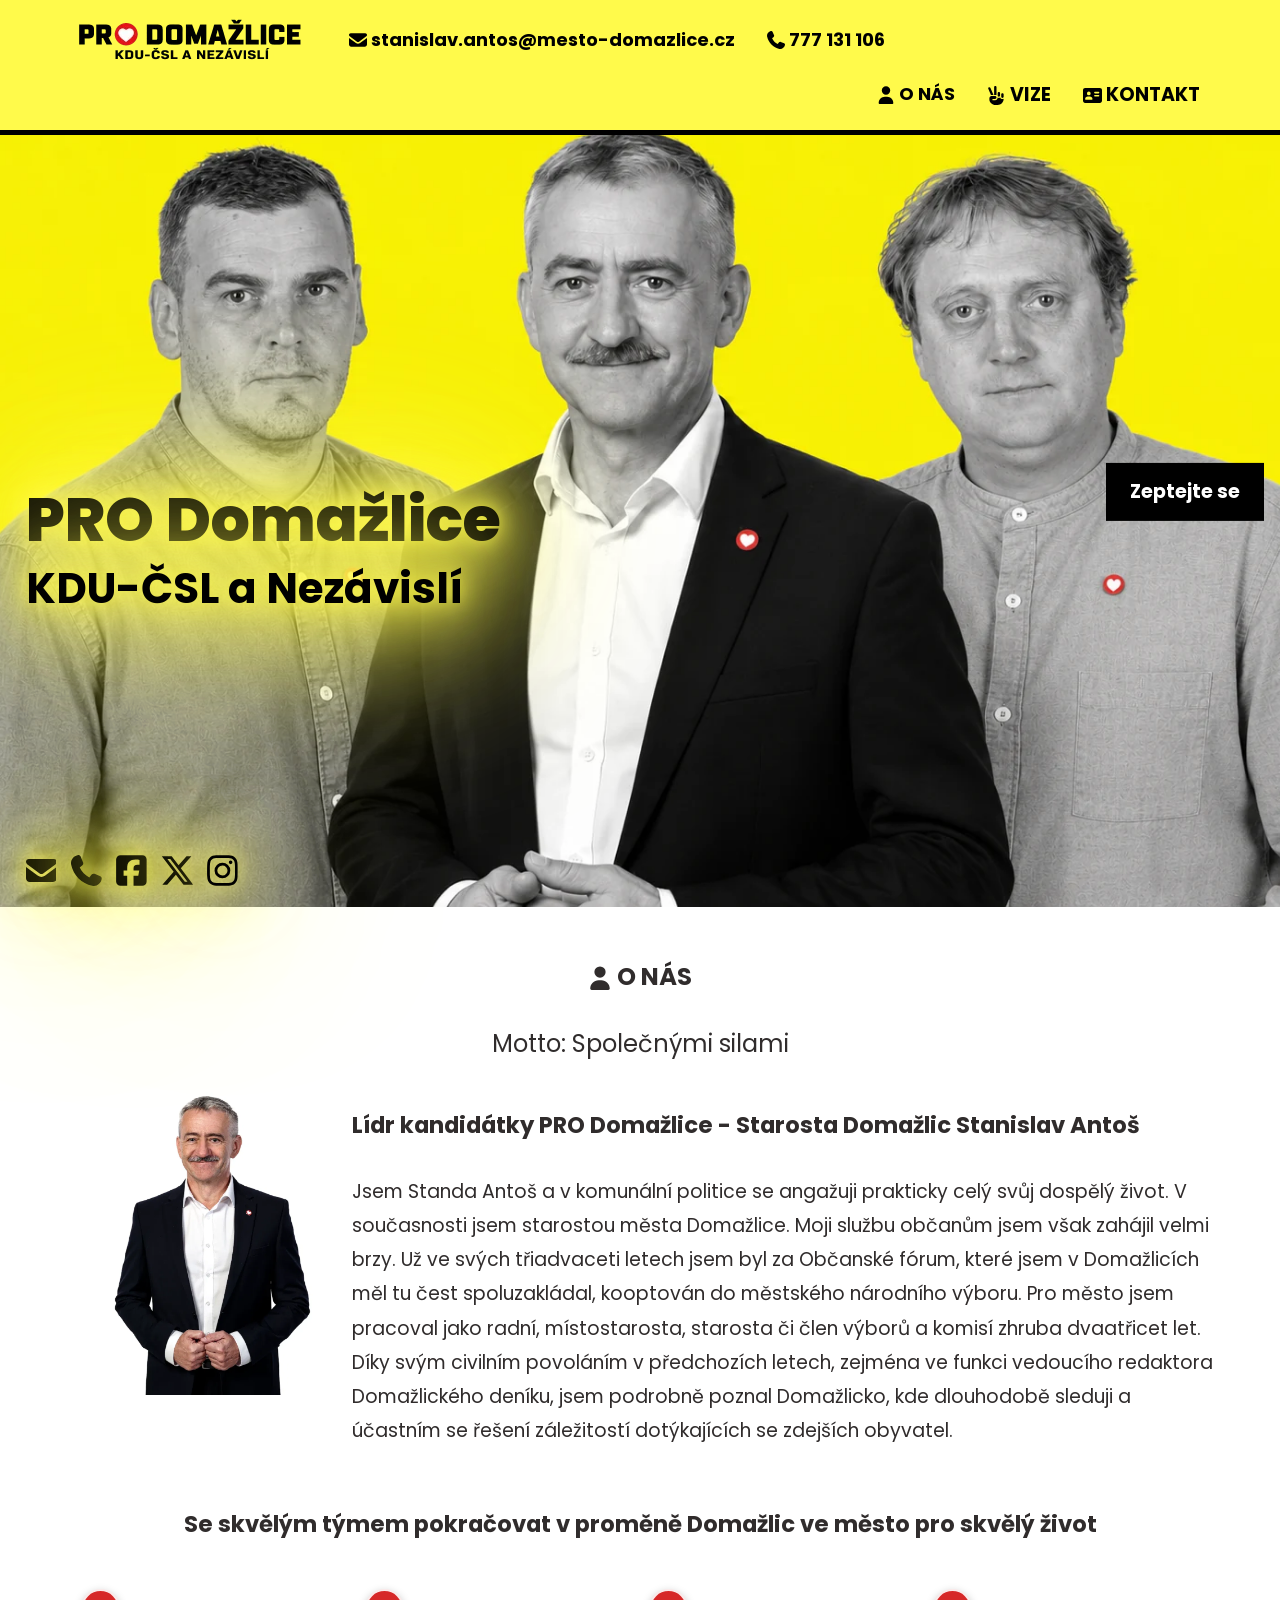
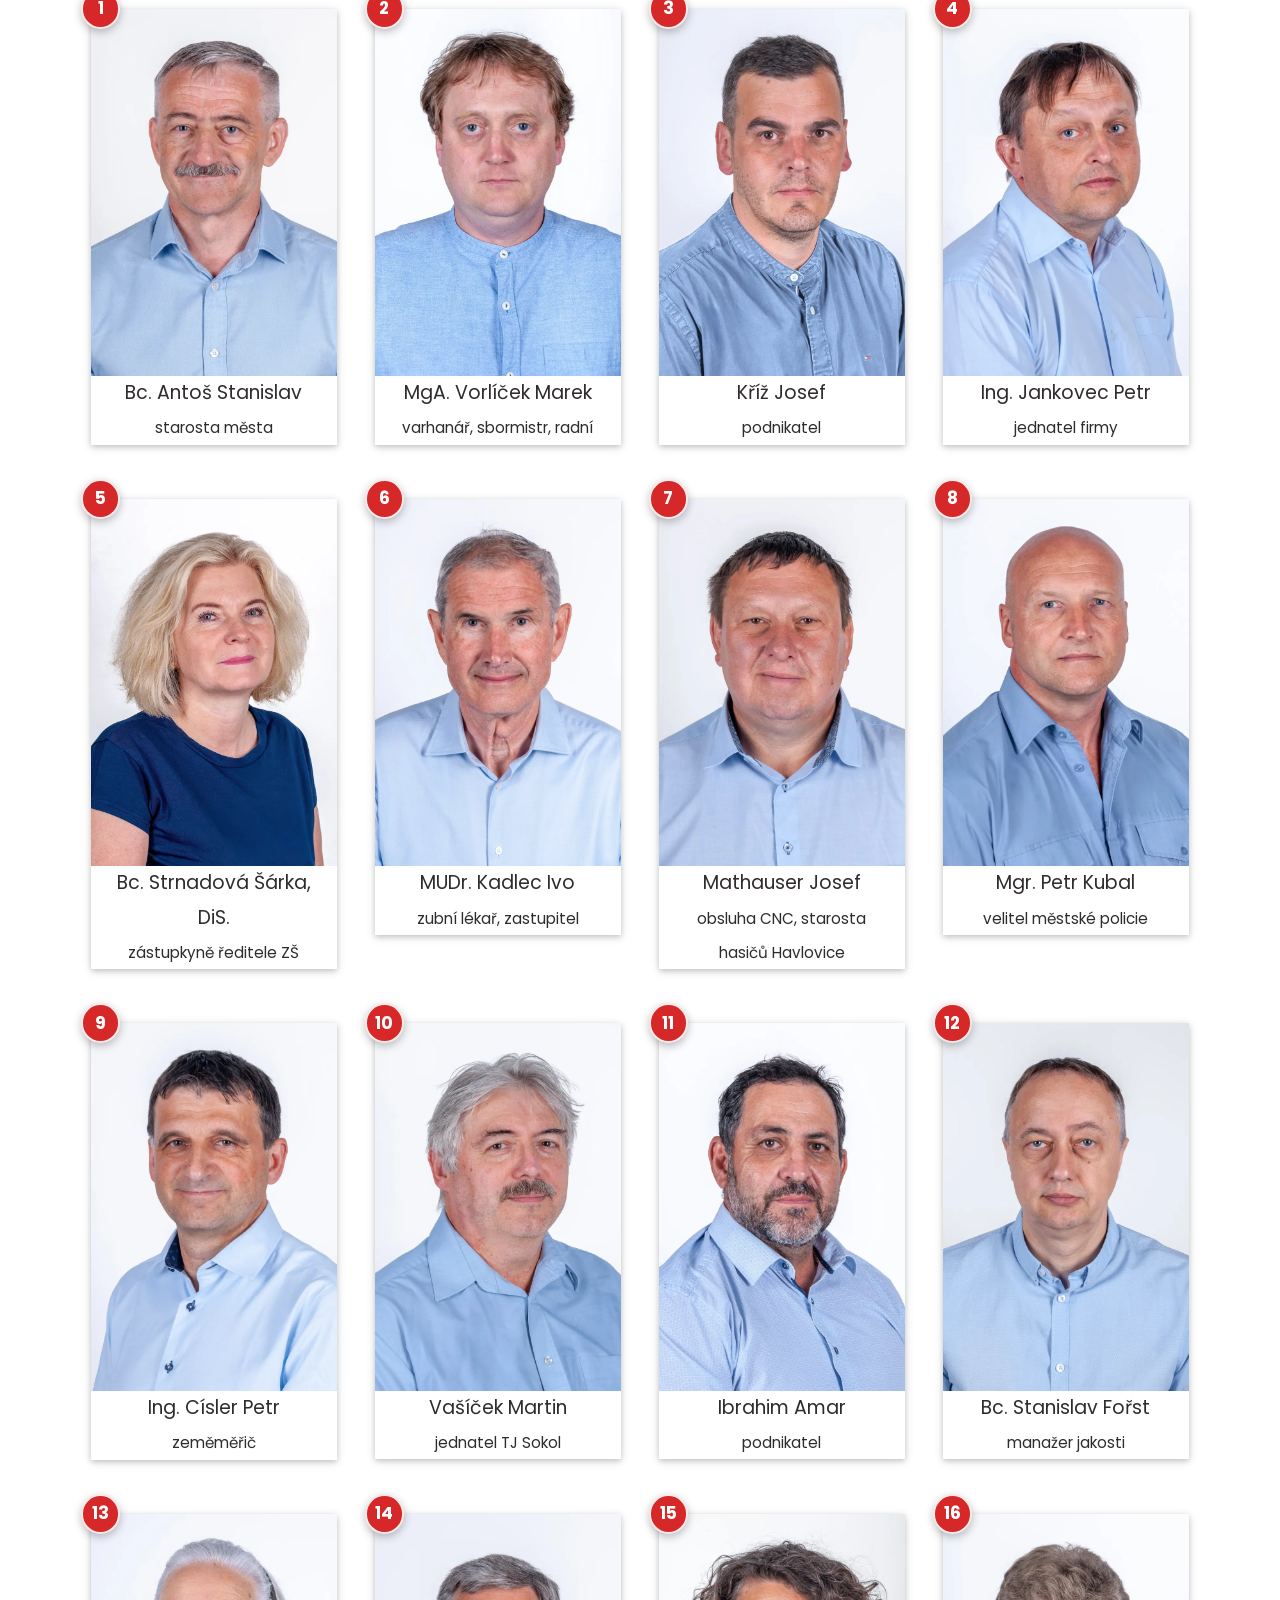
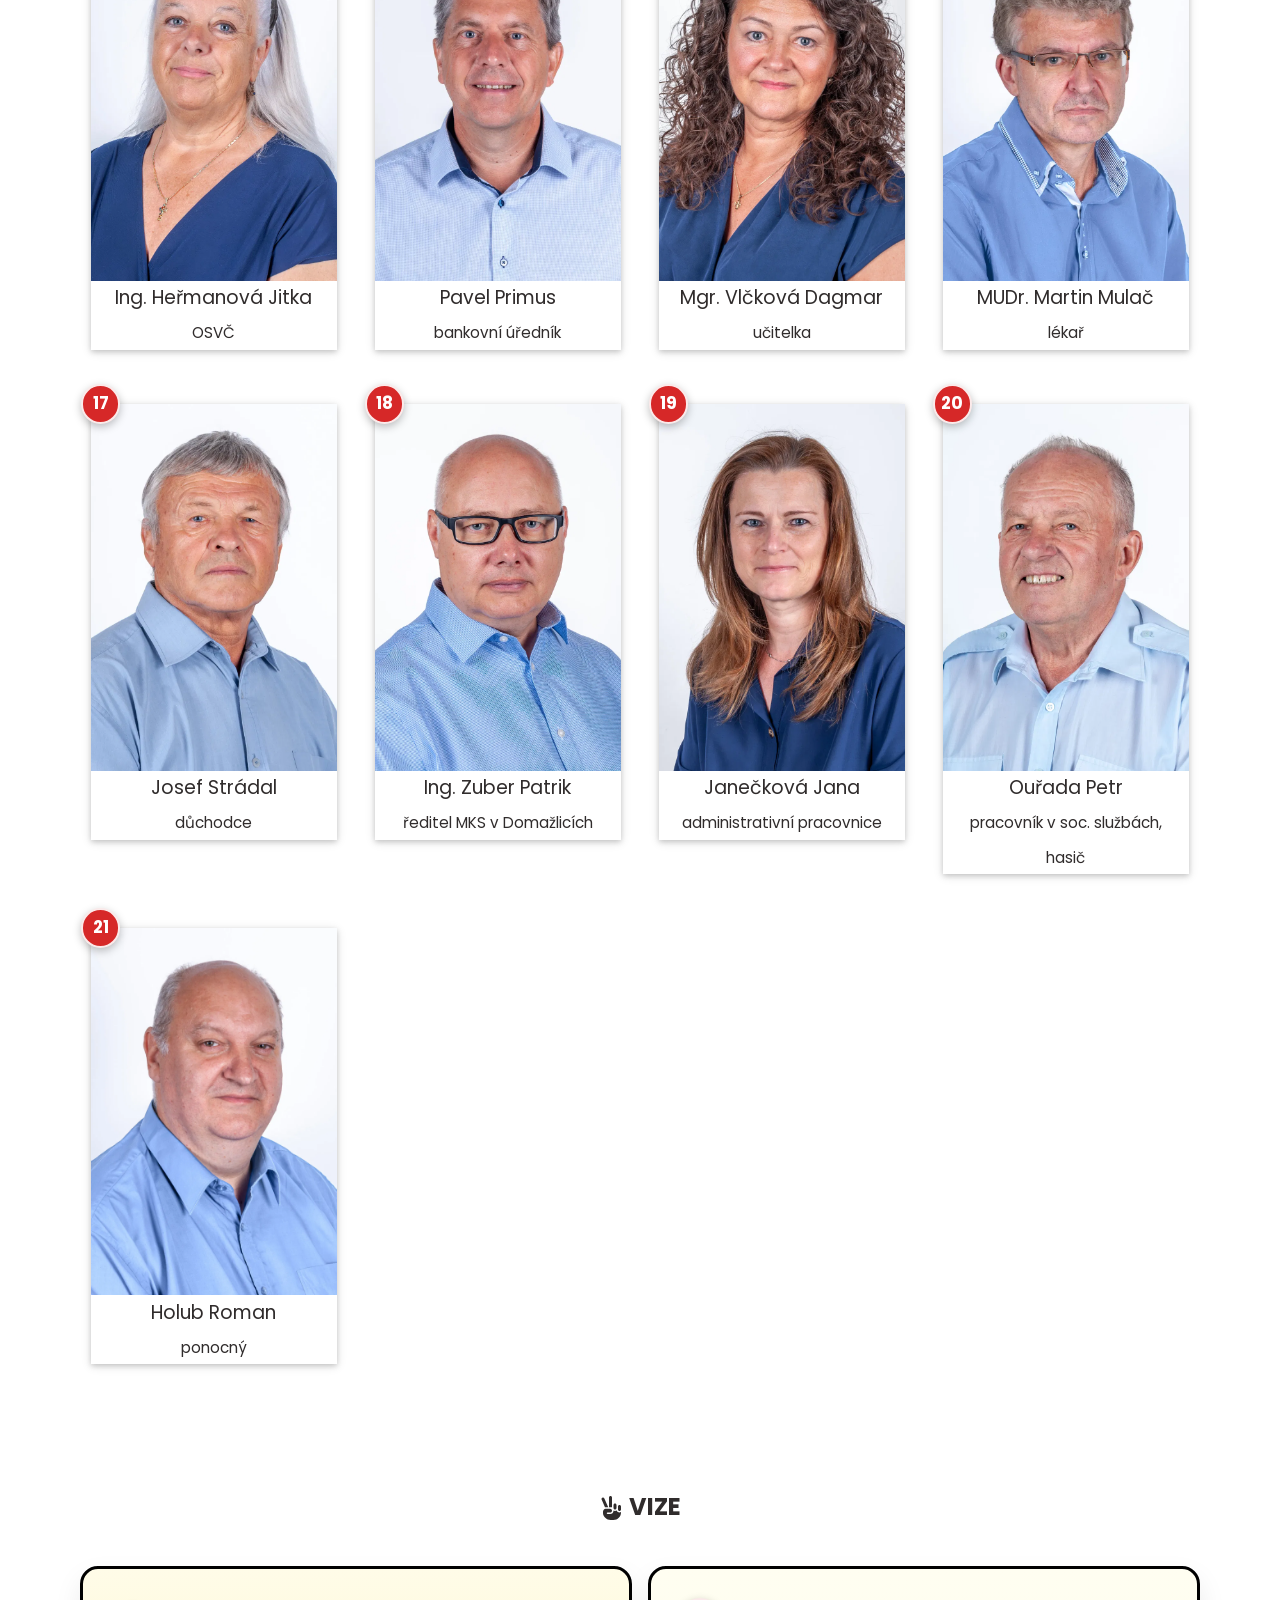
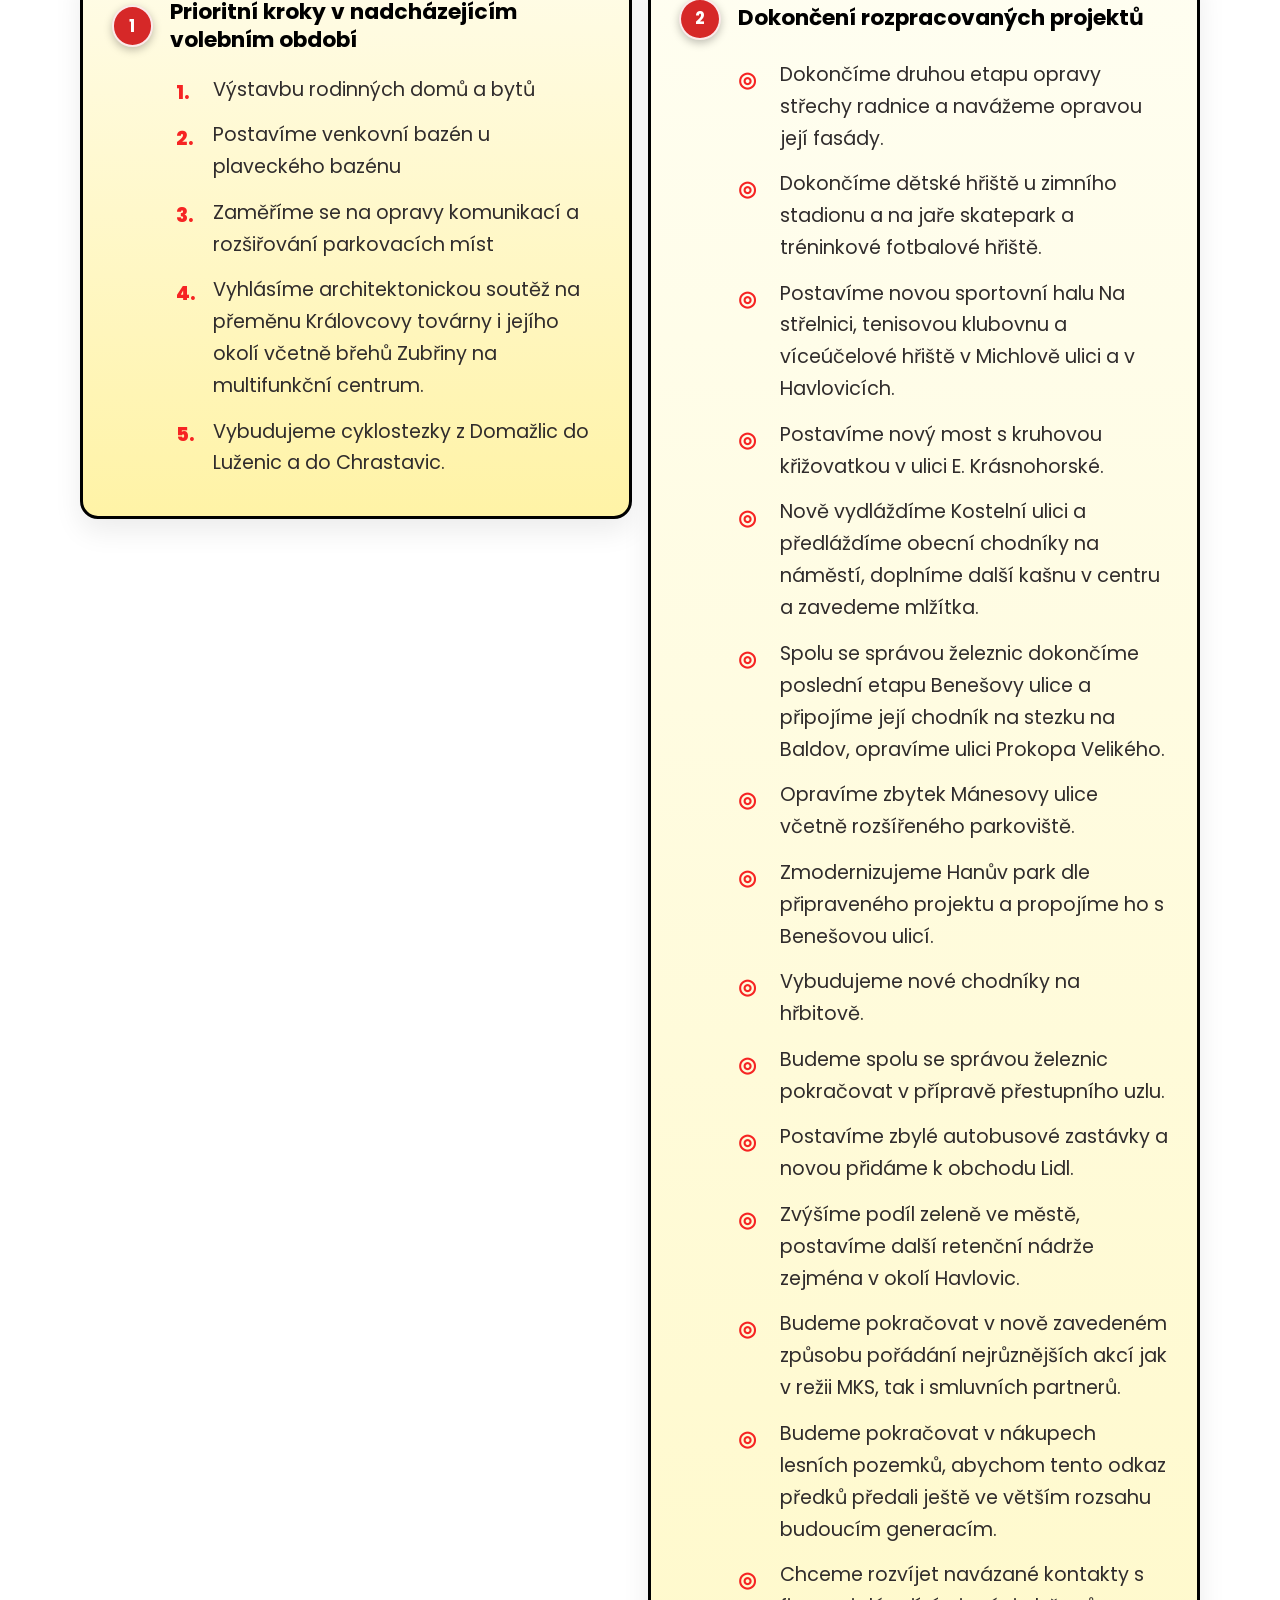
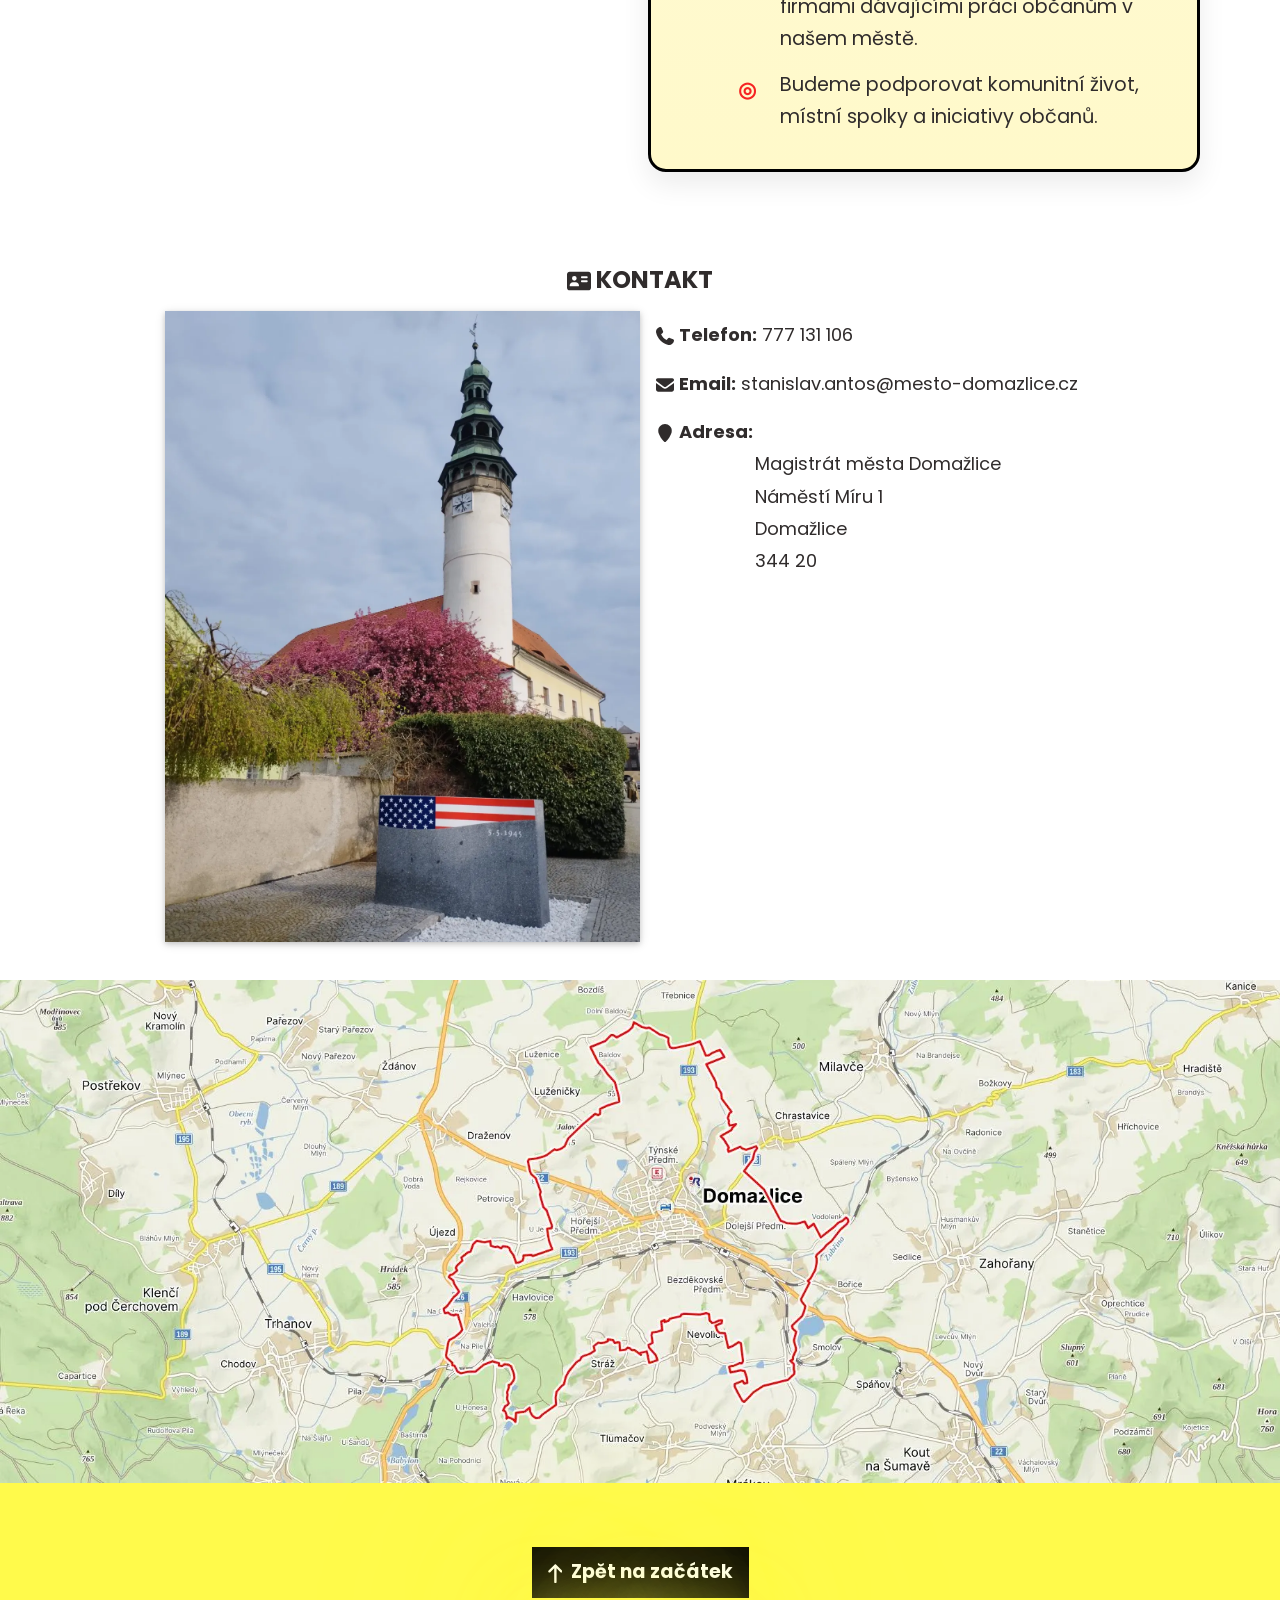
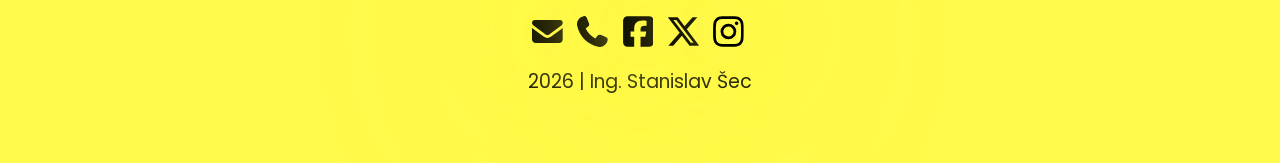
==== commit d7940343: "Uprava nadpisu" ====
--- a/index.html
+++ b/index.html
@@ -2,7 +2,7 @@
 				"@context":"https://schema.org",
 				"@type":"WebSite",
 				"url":"https://prodomazlice.cz",
-				"name":"Bc. Stanislav Antoš - PRO Domažlice",
+				"name":"KDU-ČSL a Nezávislí - PRO Domažlice",
 				"description":"Výchozí webový projekt",
 				"publisher": {
 					"@type":"Organization",
@@ -22,4 +22,4 @@
 						"areaServed":"CZ"
 					}
 				}
-			}</script><title data-keep="title">Bc. Stanislav Antoš - PRO Domažlice</title><meta name="viewport" content="width=device-width,initial-scale=1"><meta name="author" content="Ing. Stanislav Šec"><meta name="robots" content="index, follow"><meta name="title" property="og:title" content="PRO Domažlice"><meta name="description" property="og:description" content="Výchozí webový projekt"><meta name="keywords" property="og:keywords" content="Domažlice, Volby, Starosta Domažlic, Stanislav Antoš, Volby 2026"><meta property="og:type" content="website"><meta property="og:site_name" content="prodomazlice.cz"><meta property="og:locale" content="cs_CS"><meta property="og:url" content="https://prodomazlice.cz/index.html"><meta property="og:image" content="https://prodomazlice.cz/img/socialniSite.webp"><meta property="og:image:alt" content="Bc. Stanislav Antoš"><meta name="twitter:card" content="summary"><meta name="twitter:title" content="PRO Domažlice"><meta name="twitter:description" content="Výchozí webový projekt"><meta name="twitter:image" content="https://prodomazlice.cz/img/x.webp"><link rel="stylesheet" href="styles.min.css?v=1.0.0"><script src="scripts.min.js?v=1.0.0"></script><link rel="apple-touch-icon" sizes="180x180" href="./img/icons/icon-180x180.png"><link rel="icon" type="image/x-icon" sizes="48x48" href="./img/icons/favicon.ico"><link rel="icon" type="image/png" sizes="32x32" href="./img/icons/icon-32x32.png"><link rel="icon" type="image/png" sizes="16x16" href="./img/icons/icon-16x16.png"><link rel="manifest" href="./site.webmanifest"><link rel="canonical" href="https://prodomazlice.cz/"></head><body><div class="w3-overlay w3-hide-large w3-animate-opacity menuCloser" title="Zavři menu" id="myOverlay"></div><div class="w3-top"><div class="w3-bar color-2" id="myNavbar"><a href="index.html#home" class="w3-bar-item logoWrapp"><img class="logo" alt="logo" src="img/logoRectangle.webp"></a><div class="w3-center w3-hide-small w3-hide-medium"><a href="mailto:&#115;&#116;&#97;&#110;&#105;&#115;&#108;&#97;&#118;&#46;&#97;&#110;&#116;&#111;&#115;&#64;&#109;&#101;&#115;&#116;&#111;&#45;&#100;&#111;&#109;&#97;&#122;&#108;&#105;&#99;&#101;&#46;&#99;&#122;" class="w3-bar-item w3-large"><svg class="fa"><use xlink:href="sprites/fa-solid.svg#envelope"></use></svg> &#115;&#116;&#97;&#110;&#105;&#115;&#108;&#97;&#118;&#46;&#97;&#110;&#116;&#111;&#115;&#64;&#109;&#101;&#115;&#116;&#111;&#45;&#100;&#111;&#109;&#97;&#122;&#108;&#105;&#99;&#101;&#46;&#99;&#122; </a><a href="tel:+420777131106" class="w3-bar-item w3-large"><svg class="fa"><use xlink:href="sprites/fa-solid.svg#phone"></use></svg> 777 131 106</a></div><div class="w3-right w3-hide-small w3-hide-medium"><a href="index.html#about" class="w3-bar-item w3-large"><svg class="fa"><use xlink:href="sprites/fa-solid.svg#user"></use></svg> O NÁS </a><a href="index.html#why" class="w3-bar-item"><svg class="fa"><use xlink:href="sprites/fa-solid.svg#hand-peace"></use></svg> VIZE </a><a href="index.html#contact" class="w3-bar-item"><svg class="fa"><use xlink:href="sprites/fa-solid.svg#address-card"></use></svg> KONTAKT</a></div><span class="menuOpener w3-bar-item w3-right w3-hide-large"><svg class="fa"><use xlink:href="sprites/fa-solid.svg#bars"></use></svg></span></div></div><nav class="menuCloser w3-sidebar w3-bar-block color-2 w3-card w3-animate-right w3-hide-large" id="mySidebar"><div class="w3-bar-item w3-right-align closer"><svg class="fa"><use xlink:href="sprites/fa-solid.svg#close"></use></svg></div><a href="index.html#about" class="w3-bar-item w3-right-align">O NÁS</a> <a href="index.html#why" class="w3-bar-item w3-right-align">VIZE</a> <a href="index.html#contact" class="w3-bar-item w3-right-align">KONTAKT</a></nav><header class="w3-display-container" id="home"><div class="bigTitle w3-display-left w3-text-white"><h1>PRO Domažlice</h1><h2>Bc. Stanislav Antoš</h2></div><a href="index.html#contact" class="w3-button w3-padding-large w3-margin-right w3-hide-small w3-display-right w3-hide-medium">Zeptejte se</a><div class="contactIcons"><a href="mailto:&#115;&#116;&#97;&#110;&#105;&#115;&#108;&#97;&#118;&#46;&#97;&#110;&#116;&#111;&#115;&#64;&#109;&#101;&#115;&#116;&#111;&#45;&#100;&#111;&#109;&#97;&#122;&#108;&#105;&#99;&#101;&#46;&#99;&#122;" rel="nofollow"><svg class="fa"><use xlink:href="sprites/fa-solid.svg#envelope"></use></svg> </a><a href="tel:+420777131106" rel="nofollow"><svg class="fa"><use xlink:href="sprites/fa-solid.svg#phone"></use></svg> </a><a href="https://www.facebook.com/stanislav.antos.7" target="_blank" rel="nofollow"><svg class="fa"><use xlink:href="sprites/fa-brands.svg#facebook-square"></use></svg> </a><a href="https://x.com/AntosStanislav" target="_blank" rel="nofollow"><svg class="fa"><use xlink:href="sprites/fa-brands.svg#x-twitter"></use></svg> </a><a href="https://www.instagram.com/antosstanislav/" target="_blank" rel="nofollow"><svg class="fa"><use xlink:href="sprites/fa-brands.svg#instagram"></use></svg></a></div></header><div data-keep="content"><section class="w3-container" id="about"><h3 class="w3-center"><svg class="fa"><use xlink:href="sprites/fa-solid.svg#user"></use></svg> O NÁS</h3><p class="w3-center w3-xlarge">Motto: Společnými silami</p><div class="w3-row"><div class="w3-quarter"><div class="gallery w3-center"><picture><source srcset="imgResized/portret-480.webp" media="(max-width: 1000px)"><source srcset="imgResized/portret-768.webp" media="(max-width: 1400px)"><img src="img/portret.webp" class="portrait" alt="Bc. Stanislav Antoš"></picture></div></div><div class="w3-threequarter"><div class="w3-section w3-animate-zoom"><div class="header w3-left-align">Lídr kandidátky PRO Domažlice - Starosta Domažlic Stanislav Antoš</div><div class="text">Jsem Standa Antoš a v komunální politice se angažuji prakticky celý svůj dospělý život. V současnosti jsem starostou města Domažlice. Moji službu občanům jsem však zahájil velmi brzy. Už ve svých třiadvaceti letech jsem byl za Občanské fórum, které jsem v Domažlicích měl tu čest spoluzakládal, kooptován do městského národního výboru. Pro město jsem pracoval jako radní, místostarosta, starosta či člen výborů a komisí zhruba dvaatřicet let. Díky svým civilním povoláním v předchozích letech, zejména ve funkci vedoucího redaktora Domažlického deníku, jsem podrobně poznal Domažlicko, kde dlouhodobě sleduji a účastním se řešení záležitostí dotýkajících se zdejších obyvatel.</div></div></div></div><div class="w3-section candidates"><div class="header">Se skvělým týmem pokračovat v proměně Domažlic ve město pro skvělý život</div><div class="w3-row-padding w3-margin-top gallery w3-center"><div class="w3-quarter"><div class="w3-card candidate-card"><div class="candidate-badge">1</div><picture><source srcset="imgResized/kandidati/Antoš-480.webp" media="(max-width: 1000px)"><source srcset="imgResized/kandidati/Antoš-768.webp" media="(max-width: 1400px)"><source srcset="imgResized/kandidati/Antoš-1200.webp" media="(max-width: 2000px)"><img src="./img/kandidati/Antoš.webp" class="w3-image" alt="Bc. Antoš Stanislav"></picture><div class="w3-container"><span>Bc. Antoš Stanislav<br><small>starosta města</small></span></div></div></div><div class="w3-quarter"><div class="w3-card candidate-card"><div class="candidate-badge">2</div><picture><source srcset="imgResized/kandidati/Vorlíček-480.webp" media="(max-width: 1000px)"><source srcset="imgResized/kandidati/Vorlíček-768.webp" media="(max-width: 1400px)"><source srcset="imgResized/kandidati/Vorlíček-1200.webp" media="(max-width: 2000px)"><img src="./img/kandidati/Vorlíček.webp" class="w3-image" alt="MgA. Vorlíček Marek"></picture><div class="w3-container"><span>MgA. Vorlíček Marek<br><small>varhanář, sbormistr, radní</small></span></div></div></div><div class="w3-quarter"><div class="w3-card candidate-card"><div class="candidate-badge">3</div><picture><source srcset="imgResized/kandidati/Kříž-480.webp" media="(max-width: 1000px)"><source srcset="imgResized/kandidati/Kříž-768.webp" media="(max-width: 1400px)"><source srcset="imgResized/kandidati/Kříž-1200.webp" media="(max-width: 2000px)"><img src="./img/kandidati/Kříž.webp" class="w3-image" alt="Kříž Josef"></picture><div class="w3-container"><span>Kříž Josef<br><small>podnikatel</small></span></div></div></div><div class="w3-quarter"><div class="w3-card candidate-card"><div class="candidate-badge">4</div><picture><source srcset="imgResized/kandidati/Jankovec-480.webp" media="(max-width: 1000px)"><source srcset="imgResized/kandidati/Jankovec-768.webp" media="(max-width: 1400px)"><source srcset="imgResized/kandidati/Jankovec-1200.webp" media="(max-width: 2000px)"><img src="./img/kandidati/Jankovec.webp" class="w3-image" alt="Ing. Jankovec Petr"></picture><div class="w3-container"><span>Ing. Jankovec Petr<br><small>jednatel firmy</small></span></div></div></div></div><div class="w3-row-padding w3-margin-top gallery w3-center"><div class="w3-quarter"><div class="w3-card candidate-card"><div class="candidate-badge">5</div><picture><source srcset="imgResized/kandidati/Strnadová-480.webp" media="(max-width: 1000px)"><source srcset="imgResized/kandidati/Strnadová-768.webp" media="(max-width: 1400px)"><source srcset="imgResized/kandidati/Strnadová-1200.webp" media="(max-width: 2000px)"><img src="./img/kandidati/Strnadová.webp" class="w3-image" alt="Bc. Strnadová Šárka, DiS."></picture><div class="w3-container"><span>Bc. Strnadová Šárka, DiS.<br><small>zástupkyně ředitele ZŠ</small></span></div></div></div><div class="w3-quarter"><div class="w3-card candidate-card"><div class="candidate-badge">6</div><picture><source srcset="imgResized/kandidati/Kadlec-480.webp" media="(max-width: 1000px)"><source srcset="imgResized/kandidati/Kadlec-768.webp" media="(max-width: 1400px)"><source srcset="imgResized/kandidati/Kadlec-1200.webp" media="(max-width: 2000px)"><img src="./img/kandidati/Kadlec.webp" class="w3-image" alt="MUDr. Kadlec Ivo"></picture><div class="w3-container"><span>MUDr. Kadlec Ivo<br><small>zubní lékař, zastupitel</small></span></div></div></div><div class="w3-quarter"><div class="w3-card candidate-card"><div class="candidate-badge">7</div><picture><source srcset="imgResized/kandidati/Mathauser-480.webp" media="(max-width: 1000px)"><source srcset="imgResized/kandidati/Mathauser-768.webp" media="(max-width: 1400px)"><source srcset="imgResized/kandidati/Mathauser-1200.webp" media="(max-width: 2000px)"><img src="./img/kandidati/Mathauser.webp" class="w3-image" alt="Mathauser Josef"></picture><div class="w3-container"><span>Mathauser Josef<br><small>obsluha CNC, starosta hasičů Havlovice</small></span></div></div></div><div class="w3-quarter"><div class="w3-card candidate-card"><div class="candidate-badge">8</div><picture><source srcset="imgResized/kandidati/Kubal-480.webp" media="(max-width: 1000px)"><source srcset="imgResized/kandidati/Kubal-768.webp" media="(max-width: 1400px)"><source srcset="imgResized/kandidati/Kubal-1200.webp" media="(max-width: 2000px)"><img src="./img/kandidati/Kubal.webp" class="w3-image" alt="Mgr. Petr Kubal"></picture><div class="w3-container"><span>Mgr. Petr Kubal<br><small>velitel městské policie</small></span></div></div></div></div><div class="w3-row-padding w3-margin-top gallery w3-center"><div class="w3-quarter"><div class="w3-card candidate-card"><div class="candidate-badge">9</div><picture><source srcset="imgResized/kandidati/Císler-480.webp" media="(max-width: 1000px)"><source srcset="imgResized/kandidati/Císler-768.webp" media="(max-width: 1400px)"><source srcset="imgResized/kandidati/Císler-1200.webp" media="(max-width: 2000px)"><img src="./img/kandidati/Císler.webp" class="w3-image" alt="Ing. Císler Petr"></picture><div class="w3-container"><span>Ing. Císler Petr<br><small>zeměměřič</small></span></div></div></div><div class="w3-quarter"><div class="w3-card candidate-card"><div class="candidate-badge">10</div><picture><source srcset="imgResized/kandidati/Vašíček-480.webp" media="(max-width: 1000px)"><source srcset="imgResized/kandidati/Vašíček-768.webp" media="(max-width: 1400px)"><source srcset="imgResized/kandidati/Vašíček-1200.webp" media="(max-width: 2000px)"><img src="./img/kandidati/Vašíček.webp" class="w3-image" alt="Vašíček Martin"></picture><div class="w3-container"><span>Vašíček Martin<br><small>jednatel TJ Sokol</small></span></div></div></div><div class="w3-quarter"><div class="w3-card candidate-card"><div class="candidate-badge">11</div><picture><source srcset="imgResized/kandidati/Ibrahim-480.webp" media="(max-width: 1000px)"><source srcset="imgResized/kandidati/Ibrahim-768.webp" media="(max-width: 1400px)"><source srcset="imgResized/kandidati/Ibrahim-1200.webp" media="(max-width: 2000px)"><img src="./img/kandidati/Ibrahim.webp" class="w3-image" alt="Ibrahim Amar"></picture><div class="w3-container"><span>Ibrahim Amar<br><small>podnikatel</small></span></div></div></div><div class="w3-quarter"><div class="w3-card candidate-card"><div class="candidate-badge">12</div><picture><source srcset="imgResized/kandidati/Fořst-480.webp" media="(max-width: 1000px)"><source srcset="imgResized/kandidati/Fořst-768.webp" media="(max-width: 1400px)"><source srcset="imgResized/kandidati/Fořst-1200.webp" media="(max-width: 2000px)"><img src="./img/kandidati/Fořst.webp" class="w3-image" alt="Bc. Stanislav Fořst"></picture><div class="w3-container"><span>Bc. Stanislav Fořst<br><small>manažer jakosti</small></span></div></div></div></div><div class="w3-row-padding w3-margin-top gallery w3-center"><div class="w3-quarter"><div class="w3-card candidate-card"><div class="candidate-badge">13</div><picture><source srcset="imgResized/kandidati/Heřmanová-480.webp" media="(max-width: 1000px)"><source srcset="imgResized/kandidati/Heřmanová-768.webp" media="(max-width: 1400px)"><source srcset="imgResized/kandidati/Heřmanová-1200.webp" media="(max-width: 2000px)"><img src="./img/kandidati/Heřmanová.webp" class="w3-image" alt="Ing. Heřmanová Jitka"></picture><div class="w3-container"><span>Ing. Heřmanová Jitka<br><small>OSVČ</small></span></div></div></div><div class="w3-quarter"><div class="w3-card candidate-card"><div class="candidate-badge">14</div><picture><source srcset="imgResized/kandidati/Primus-480.webp" media="(max-width: 1000px)"><source srcset="imgResized/kandidati/Primus-768.webp" media="(max-width: 1400px)"><source srcset="imgResized/kandidati/Primus-1200.webp" media="(max-width: 2000px)"><img src="./img/kandidati/Primus.webp" class="w3-image" alt="Pavel Primus"></picture><div class="w3-container"><span>Pavel Primus<br><small>bankovní úředník</small></span></div></div></div><div class="w3-quarter"><div class="w3-card candidate-card"><div class="candidate-badge">15</div><picture><source srcset="imgResized/kandidati/Vlčková-480.webp" media="(max-width: 1000px)"><source srcset="imgResized/kandidati/Vlčková-768.webp" media="(max-width: 1400px)"><source srcset="imgResized/kandidati/Vlčková-1200.webp" media="(max-width: 2000px)"><img src="./img/kandidati/Vlčková.webp" class="w3-image" alt="Mgr. Vlčková Dagmar"></picture><div class="w3-container"><span>Mgr. Vlčková Dagmar<br><small>učitelka</small></span></div></div></div><div class="w3-quarter"><div class="w3-card candidate-card"><div class="candidate-badge">16</div><picture><source srcset="imgResized/kandidati/Mulač-480.webp" media="(max-width: 1000px)"><source srcset="imgResized/kandidati/Mulač-768.webp" media="(max-width: 1400px)"><source srcset="imgResized/kandidati/Mulač-1200.webp" media="(max-width: 2000px)"><img src="./img/kandidati/Mulač.webp" class="w3-image" alt="MUDr. Martin Mulač"></picture><div class="w3-container"><span>MUDr. Martin Mulač<br><small>lékař</small></span></div></div></div></div><div class="w3-row-padding w3-margin-top gallery w3-center"><div class="w3-quarter"><div class="w3-card candidate-card"><div class="candidate-badge">17</div><picture><source srcset="imgResized/kandidati/Strádal-480.webp" media="(max-width: 1000px)"><source srcset="imgResized/kandidati/Strádal-768.webp" media="(max-width: 1400px)"><source srcset="imgResized/kandidati/Strádal-1200.webp" media="(max-width: 2000px)"><img src="./img/kandidati/Strádal.webp" class="w3-image" alt="Josef Strádal"></picture><div class="w3-container"><span>Josef Strádal<br><small>důchodce</small></span></div></div></div><div class="w3-quarter"><div class="w3-card candidate-card"><div class="candidate-badge">18</div><picture><source srcset="imgResized/kandidati/Zuber-480.webp" media="(max-width: 1000px)"><source srcset="imgResized/kandidati/Zuber-768.webp" media="(max-width: 1400px)"><source srcset="imgResized/kandidati/Zuber-1200.webp" media="(max-width: 2000px)"><img src="./img/kandidati/Zuber.webp" class="w3-image" alt="Ing. Zuber Patrik"></picture><div class="w3-container"><span>Ing. Zuber Patrik<br><small>ředitel MKS v Domažlicích</small></span></div></div></div><div class="w3-quarter"><div class="w3-card candidate-card"><div class="candidate-badge">19</div><picture><source srcset="imgResized/kandidati/Janečková-480.webp" media="(max-width: 1000px)"><source srcset="imgResized/kandidati/Janečková-768.webp" media="(max-width: 1400px)"><source srcset="imgResized/kandidati/Janečková-1200.webp" media="(max-width: 2000px)"><img src="./img/kandidati/Janečková.webp" class="w3-image" alt="Janečková Jana"></picture><div class="w3-container"><span>Janečková Jana<br><small>administrativní pracovnice</small></span></div></div></div><div class="w3-quarter"><div class="w3-card candidate-card"><div class="candidate-badge">20</div><picture><source srcset="imgResized/kandidati/Ouřada-480.webp" media="(max-width: 1000px)"><source srcset="imgResized/kandidati/Ouřada-768.webp" media="(max-width: 1400px)"><source srcset="imgResized/kandidati/Ouřada-1200.webp" media="(max-width: 2000px)"><img src="./img/kandidati/Ouřada.webp" class="w3-image" alt="Ouřada Petr"></picture><div class="w3-container"><span>Ouřada Petr<br><small>pracovník v soc. službách, hasič</small></span></div></div></div></div><div class="w3-row-padding w3-margin-top gallery w3-center"><div class="w3-quarter"><div class="w3-card candidate-card"><div class="candidate-badge">21</div><picture><source srcset="imgResized/kandidati/Holub-1200.webp" media="(max-width: 2000px)"><img src="./img/kandidati/Holub.webp" class="w3-image" alt="Holub Roman"></picture><div class="w3-container"><span>Holub Roman<br><small>ponocný</small></span></div></div></div></div></div></section><section class="w3-container vision-section" id="why"><h3 class="w3-center"><svg class="fa"><use xlink:href="sprites/fa-solid.svg#hand-peace"></use></svg> VIZE</h3><div class="w3-row-padding vision-grid"><div class="w3-half"><div class="vision-panel vision-panel-primary"><div class="vision-header"><span class="vision-no">1</span><h4>Prioritní kroky v nadcházejícím volebním období</h4></div><ol class="vision-list"><li>Výstavbu rodinných domů a bytů</li><li>Postavíme venkovní bazén u plaveckého bazénu</li><li>Zaměříme se na opravy komunikací a rozšiřování parkovacích míst</li><li>Vyhlásíme architektonickou soutěž na přeměnu Královcovy továrny i jejího okolí včetně břehů Zubřiny na multifunkční centrum.</li><li>Vybudujeme cyklostezky z Domažlic do Luženic a do Chrastavic.</li></ol></div></div><div class="w3-half"><div class="vision-panel"><div class="vision-header"><span class="vision-no">2</span><h4>Dokončení rozpracovaných projektů</h4></div><ul class="vision-list vision-list-check"><li>Dokončíme druhou etapu opravy střechy radnice a navážeme opravou její fasády.</li><li>Dokončíme dětské hřiště u zimního stadionu a na jaře skatepark a tréninkové fotbalové hřiště.</li><li>Postavíme novou sportovní halu Na střelnici, tenisovou klubovnu a víceúčelové hřiště v Michlově ulici a v Havlovicích.</li><li>Postavíme nový most s kruhovou křižovatkou v ulici E. Krásnohorské.</li><li>Nově vydláždíme Kostelní ulici a předláždíme obecní chodníky na náměstí, doplníme další kašnu v centru a zavedeme mlžítka.</li><li>Spolu se správou železnic dokončíme poslední etapu Benešovy ulice a připojíme její chodník na stezku na Baldov, opravíme ulici Prokopa Velikého.</li><li>Opravíme zbytek Mánesovy ulice včetně rozšířeného parkoviště.</li><li>Zmodernizujeme Hanův park dle připraveného projektu a propojíme ho s Benešovou ulicí.</li><li>Vybudujeme nové chodníky na hřbitově.</li><li>Budeme spolu se správou železnic pokračovat v přípravě přestupního uzlu.</li><li>Postavíme zbylé autobusové zastávky a novou přidáme k obchodu Lidl.</li><li>Zvýšíme podíl zeleně ve městě, postavíme další retenční nádrže zejména v okolí Havlovic.</li><li>Budeme pokračovat v nově zavedeném způsobu pořádání nejrůznějších akcí jak v režii MKS, tak i smluvních partnerů.</li><li>Budeme pokračovat v nákupech lesních pozemků, abychom tento odkaz předků předali ještě ve větším rozsahu budoucím generacím.</li><li>Chceme rozvíjet navázané kontakty s firmami dávajícími práci občanům v našem městě.</li><li>Budeme podporovat komunitní život, místní spolky a iniciativy občanů.</li></ul></div></div></div></section><section class="w3-container" id="contact"><h3 class="w3-center"><svg class="fa"><use xlink:href="sprites/fa-solid.svg#address-card"></use></svg> KONTAKT</h3><div class="w3-row"><div class="w3-half w3-large w3-right"><div class="w3-padding"><svg class="fa"><use xlink:href="sprites/fa-solid.svg#phone"></use></svg> <strong>Telefon:</strong> <a href="tel:+420777131106">777 131 106</a></div><div class="w3-padding"><svg class="fa"><use xlink:href="sprites/fa-solid.svg#envelope"></use></svg> <strong>Email:</strong><a href="mailto:&#115;&#116;&#97;&#110;&#105;&#115;&#108;&#97;&#118;&#46;&#97;&#110;&#116;&#111;&#115;&#64;&#109;&#101;&#115;&#116;&#111;&#45;&#100;&#111;&#109;&#97;&#122;&#108;&#105;&#99;&#101;&#46;&#99;&#122;"> &#115;&#116;&#97;&#110;&#105;&#115;&#108;&#97;&#118;&#46;&#97;&#110;&#116;&#111;&#115;&#64;&#109;&#101;&#115;&#116;&#111;&#45;&#100;&#111;&#109;&#97;&#122;&#108;&#105;&#99;&#101;&#46;&#99;&#122;</a></div><div class="w3-padding"><svg class="fa"><use xlink:href="sprites/fa-solid.svg#map-marker"></use></svg> <strong>Adresa:</strong><br><a href="https://mapy.cz/s/cefejaleje" target="_blank"><address>Magistrát města Domažlice<br>Náměstí Míru 1<br>Domažlice<br>344 20</address></a></div></div><div class="w3-half gallery"><picture><source srcset="imgResized/sidlo-480.webp" media="(max-width: 768px)"><source srcset="imgResized/sidlo-768.webp" media="(max-width: 1200px)"><source srcset="imgResized/sidlo-1200.webp" media="(max-width: 1600px)"><img src="./img/sidlo.webp" class="w3-card-2 w3-image w3-hover-opacity photoDominanta w3-right" alt="Bc. Stanislav Antoš - Domažlice"></picture></div></div></section><a href="https://mapy.cz/s/cefejaleje" target="_blank"><picture><source srcset="imgResized/map-480.webp" media="(max-width: 500px)"><source srcset="imgResized/map-768.webp" media="(max-width: 800px)"><source srcset="imgResized/map-1200.webp" media="(max-width: 1250px)"><img src="./img/map.webp" alt="Náhled mapy" class="w3-image map"></picture></a></div><footer class="w3-center color-2 w3-padding-64" data-keep="footer"><a href="#home" class="w3-button"><svg class="fa"><use xlink:href="sprites/fa-solid.svg#arrow-up"></use></svg> Zpět na začátek</a><div class="w3-section contactIcons"><a href="mailto:&#115;&#116;&#97;&#110;&#105;&#115;&#108;&#97;&#118;&#46;&#97;&#110;&#116;&#111;&#115;&#64;&#109;&#101;&#115;&#116;&#111;&#45;&#100;&#111;&#109;&#97;&#122;&#108;&#105;&#99;&#101;&#46;&#99;&#122;" rel="nofollow" class="w3-hover-opacity"><svg class="fa"><use xlink:href="sprites/fa-solid.svg#envelope"></use></svg> </a><a href="tel:+420777131106" rel="nofollow" class="w3-hover-opacity"><svg class="fa"><use xlink:href="sprites/fa-solid.svg#phone"></use></svg> </a><a href="https://www.facebook.com/stanislav.antos.7" target="_blank" rel="nofollow" class="w3-hover-opacity"><svg class="fa"><use xlink:href="sprites/fa-brands.svg#facebook-square"></use></svg> </a><a href="https://x.com/AntosStanislav" target="_blank" rel="nofollow" class="w3-hover-opacity"><svg class="fa"><use xlink:href="sprites/fa-brands.svg#x-twitter"></use></svg> </a><a href="https://www.instagram.com/antosstanislav/" target="_blank" rel="nofollow" class="w3-hover-opacity"><svg class="fa"><use xlink:href="sprites/fa-brands.svg#instagram"></use></svg></a></div><div>2026 | <a href="https://sec.stanislav.eu" rel="nofollow" target="_blank" title="Otevři stránky autora">Ing. Stanislav Šec</a> <img src="https://tracker.stanislav.eu/track.php?site=prodomazlice.cz" class="w3-hide" alt="Visitor Tracking"></div></footer><div id="modal" class="w3-modal w3-black"><span class="w3-button w3-xxlarge w3-black w3-display-topright" title="Zavřít okno"><svg class="fa w3-right"><use xlink:href="sprites/fa-solid.svg#close"></use></svg></span><div class="w3-modal-content w3-animate-zoom w3-center w3-transparent"><img id="modalImage" class="w3-image" alt="popisek" src="./img/sidlo.webp"><p id="caption" class="w3-opacity w3-large"></p></div></div></body></html>+			}</script><title data-keep="title">KDU-ČSL a Nezávislí - PRO Domažlice</title><meta name="viewport" content="width=device-width,initial-scale=1"><meta name="author" content="Ing. Stanislav Šec"><meta name="robots" content="index, follow"><meta name="title" property="og:title" content="PRO Domažlice"><meta name="description" property="og:description" content="Výchozí webový projekt"><meta name="keywords" property="og:keywords" content="Domažlice, Volby, Starosta Domažlic, Stanislav Antoš, Volby 2026, Pro Domažlice"><meta property="og:type" content="website"><meta property="og:site_name" content="prodomazlice.cz"><meta property="og:locale" content="cs_CS"><meta property="og:url" content="https://prodomazlice.cz/index.html"><meta property="og:image" content="https://prodomazlice.cz/img/socialniSite.webp"><meta property="og:image:alt" content="PRO Domažlice, KDU-ČSL a nezávislí"><meta name="twitter:card" content="summary"><meta name="twitter:title" content="PRO Domažlice"><meta name="twitter:description" content="Výchozí webový projekt"><meta name="twitter:image" content="https://prodomazlice.cz/img/x.webp"><link rel="stylesheet" href="styles.min.css?v=1.0.1"><script src="scripts.min.js?v=1.0.1"></script><link rel="apple-touch-icon" sizes="180x180" href="./img/icons/icon-180x180.png"><link rel="icon" type="image/x-icon" sizes="48x48" href="./img/icons/favicon.ico"><link rel="icon" type="image/png" sizes="32x32" href="./img/icons/icon-32x32.png"><link rel="icon" type="image/png" sizes="16x16" href="./img/icons/icon-16x16.png"><link rel="manifest" href="./site.webmanifest"><link rel="canonical" href="https://prodomazlice.cz/"></head><body><div class="w3-overlay w3-hide-large w3-animate-opacity menuCloser" title="Zavři menu" id="myOverlay"></div><div class="w3-top"><div class="w3-bar color-2" id="myNavbar"><a href="index.html#home" class="w3-bar-item logoWrapp"><img class="logo" alt="logo" src="img/logoRectangle.webp"></a><div class="w3-center w3-hide-small w3-hide-medium"><a href="mailto:&#115;&#116;&#97;&#110;&#105;&#115;&#108;&#97;&#118;&#46;&#97;&#110;&#116;&#111;&#115;&#64;&#109;&#101;&#115;&#116;&#111;&#45;&#100;&#111;&#109;&#97;&#122;&#108;&#105;&#99;&#101;&#46;&#99;&#122;" class="w3-bar-item w3-large"><svg class="fa"><use xlink:href="sprites/fa-solid.svg#envelope"></use></svg> &#115;&#116;&#97;&#110;&#105;&#115;&#108;&#97;&#118;&#46;&#97;&#110;&#116;&#111;&#115;&#64;&#109;&#101;&#115;&#116;&#111;&#45;&#100;&#111;&#109;&#97;&#122;&#108;&#105;&#99;&#101;&#46;&#99;&#122; </a><a href="tel:+420777131106" class="w3-bar-item w3-large"><svg class="fa"><use xlink:href="sprites/fa-solid.svg#phone"></use></svg> 777 131 106</a></div><div class="w3-right w3-hide-small w3-hide-medium"><a href="index.html#about" class="w3-bar-item w3-large"><svg class="fa"><use xlink:href="sprites/fa-solid.svg#user"></use></svg> O NÁS </a><a href="index.html#why" class="w3-bar-item"><svg class="fa"><use xlink:href="sprites/fa-solid.svg#hand-peace"></use></svg> VIZE </a><a href="index.html#contact" class="w3-bar-item"><svg class="fa"><use xlink:href="sprites/fa-solid.svg#address-card"></use></svg> KONTAKT</a></div><span class="menuOpener w3-bar-item w3-right w3-hide-large"><svg class="fa"><use xlink:href="sprites/fa-solid.svg#bars"></use></svg></span></div></div><nav class="menuCloser w3-sidebar w3-bar-block color-2 w3-card w3-animate-right w3-hide-large" id="mySidebar"><div class="w3-bar-item w3-right-align closer"><svg class="fa"><use xlink:href="sprites/fa-solid.svg#close"></use></svg></div><a href="index.html#about" class="w3-bar-item w3-right-align">O NÁS</a> <a href="index.html#why" class="w3-bar-item w3-right-align">VIZE</a> <a href="index.html#contact" class="w3-bar-item w3-right-align">KONTAKT</a></nav><header class="w3-display-container" id="home"><div class="bigTitle w3-display-left w3-text-white"><h1>PRO Domažlice</h1><h2>KDU-ČSL a Nezávislí</h2></div><a href="index.html#contact" class="w3-button w3-padding-large w3-margin-right w3-hide-small w3-display-right w3-hide-medium">Zeptejte se</a><div class="contactIcons"><a href="mailto:&#115;&#116;&#97;&#110;&#105;&#115;&#108;&#97;&#118;&#46;&#97;&#110;&#116;&#111;&#115;&#64;&#109;&#101;&#115;&#116;&#111;&#45;&#100;&#111;&#109;&#97;&#122;&#108;&#105;&#99;&#101;&#46;&#99;&#122;" rel="nofollow"><svg class="fa"><use xlink:href="sprites/fa-solid.svg#envelope"></use></svg> </a><a href="tel:+420777131106" rel="nofollow"><svg class="fa"><use xlink:href="sprites/fa-solid.svg#phone"></use></svg> </a><a href="https://www.facebook.com/stanislav.antos.7" target="_blank" rel="nofollow"><svg class="fa"><use xlink:href="sprites/fa-brands.svg#facebook-square"></use></svg> </a><a href="https://x.com/AntosStanislav" target="_blank" rel="nofollow"><svg class="fa"><use xlink:href="sprites/fa-brands.svg#x-twitter"></use></svg> </a><a href="https://www.instagram.com/antosstanislav/" target="_blank" rel="nofollow"><svg class="fa"><use xlink:href="sprites/fa-brands.svg#instagram"></use></svg></a></div></header><div data-keep="content"><section class="w3-container" id="about"><h3 class="w3-center"><svg class="fa"><use xlink:href="sprites/fa-solid.svg#user"></use></svg> O NÁS</h3><p class="w3-center w3-xlarge">Motto: Společnými silami</p><div class="w3-row"><div class="w3-quarter"><div class="gallery w3-center"><picture><source srcset="imgResized/portret-480.webp" media="(max-width: 1000px)"><source srcset="imgResized/portret-768.webp" media="(max-width: 1400px)"><img src="img/portret.webp" class="portrait" alt="Bc. Stanislav Antoš"></picture></div></div><div class="w3-threequarter"><div class="w3-section w3-animate-zoom"><div class="header w3-left-align">Lídr kandidátky PRO Domažlice - Starosta Domažlic Stanislav Antoš</div><div class="text">Jsem Standa Antoš a v komunální politice se angažuji prakticky celý svůj dospělý život. V současnosti jsem starostou města Domažlice. Moji službu občanům jsem však zahájil velmi brzy. Už ve svých třiadvaceti letech jsem byl za Občanské fórum, které jsem v Domažlicích měl tu čest spoluzakládal, kooptován do městského národního výboru. Pro město jsem pracoval jako radní, místostarosta, starosta či člen výborů a komisí zhruba dvaatřicet let. Díky svým civilním povoláním v předchozích letech, zejména ve funkci vedoucího redaktora Domažlického deníku, jsem podrobně poznal Domažlicko, kde dlouhodobě sleduji a účastním se řešení záležitostí dotýkajících se zdejších obyvatel.</div></div></div></div><div class="w3-section candidates"><div class="header">Se skvělým týmem pokračovat v proměně Domažlic ve město pro skvělý život</div><div class="w3-row-padding w3-margin-top gallery w3-center"><div class="w3-quarter"><div class="w3-card candidate-card"><div class="candidate-badge">1</div><picture><source srcset="imgResized/kandidati/Antoš-480.webp" media="(max-width: 1000px)"><source srcset="imgResized/kandidati/Antoš-768.webp" media="(max-width: 1400px)"><source srcset="imgResized/kandidati/Antoš-1200.webp" media="(max-width: 2000px)"><img src="./img/kandidati/Antoš.webp" class="w3-image" alt="Bc. Antoš Stanislav"></picture><div class="w3-container"><span>Bc. Antoš Stanislav<br><small>starosta města</small></span></div></div></div><div class="w3-quarter"><div class="w3-card candidate-card"><div class="candidate-badge">2</div><picture><source srcset="imgResized/kandidati/Vorlíček-480.webp" media="(max-width: 1000px)"><source srcset="imgResized/kandidati/Vorlíček-768.webp" media="(max-width: 1400px)"><source srcset="imgResized/kandidati/Vorlíček-1200.webp" media="(max-width: 2000px)"><img src="./img/kandidati/Vorlíček.webp" class="w3-image" alt="MgA. Vorlíček Marek"></picture><div class="w3-container"><span>MgA. Vorlíček Marek<br><small>varhanář, sbormistr, radní</small></span></div></div></div><div class="w3-quarter"><div class="w3-card candidate-card"><div class="candidate-badge">3</div><picture><source srcset="imgResized/kandidati/Kříž-480.webp" media="(max-width: 1000px)"><source srcset="imgResized/kandidati/Kříž-768.webp" media="(max-width: 1400px)"><source srcset="imgResized/kandidati/Kříž-1200.webp" media="(max-width: 2000px)"><img src="./img/kandidati/Kříž.webp" class="w3-image" alt="Kříž Josef"></picture><div class="w3-container"><span>Kříž Josef<br><small>podnikatel</small></span></div></div></div><div class="w3-quarter"><div class="w3-card candidate-card"><div class="candidate-badge">4</div><picture><source srcset="imgResized/kandidati/Jankovec-480.webp" media="(max-width: 1000px)"><source srcset="imgResized/kandidati/Jankovec-768.webp" media="(max-width: 1400px)"><source srcset="imgResized/kandidati/Jankovec-1200.webp" media="(max-width: 2000px)"><img src="./img/kandidati/Jankovec.webp" class="w3-image" alt="Ing. Jankovec Petr"></picture><div class="w3-container"><span>Ing. Jankovec Petr<br><small>jednatel firmy</small></span></div></div></div></div><div class="w3-row-padding w3-margin-top gallery w3-center"><div class="w3-quarter"><div class="w3-card candidate-card"><div class="candidate-badge">5</div><picture><source srcset="imgResized/kandidati/Strnadová-480.webp" media="(max-width: 1000px)"><source srcset="imgResized/kandidati/Strnadová-768.webp" media="(max-width: 1400px)"><source srcset="imgResized/kandidati/Strnadová-1200.webp" media="(max-width: 2000px)"><img src="./img/kandidati/Strnadová.webp" class="w3-image" alt="Bc. Strnadová Šárka, DiS."></picture><div class="w3-container"><span>Bc. Strnadová Šárka, DiS.<br><small>zástupkyně ředitele ZŠ</small></span></div></div></div><div class="w3-quarter"><div class="w3-card candidate-card"><div class="candidate-badge">6</div><picture><source srcset="imgResized/kandidati/Kadlec-480.webp" media="(max-width: 1000px)"><source srcset="imgResized/kandidati/Kadlec-768.webp" media="(max-width: 1400px)"><source srcset="imgResized/kandidati/Kadlec-1200.webp" media="(max-width: 2000px)"><img src="./img/kandidati/Kadlec.webp" class="w3-image" alt="MUDr. Kadlec Ivo"></picture><div class="w3-container"><span>MUDr. Kadlec Ivo<br><small>zubní lékař, zastupitel</small></span></div></div></div><div class="w3-quarter"><div class="w3-card candidate-card"><div class="candidate-badge">7</div><picture><source srcset="imgResized/kandidati/Mathauser-480.webp" media="(max-width: 1000px)"><source srcset="imgResized/kandidati/Mathauser-768.webp" media="(max-width: 1400px)"><source srcset="imgResized/kandidati/Mathauser-1200.webp" media="(max-width: 2000px)"><img src="./img/kandidati/Mathauser.webp" class="w3-image" alt="Mathauser Josef"></picture><div class="w3-container"><span>Mathauser Josef<br><small>obsluha CNC, starosta hasičů Havlovice</small></span></div></div></div><div class="w3-quarter"><div class="w3-card candidate-card"><div class="candidate-badge">8</div><picture><source srcset="imgResized/kandidati/Kubal-480.webp" media="(max-width: 1000px)"><source srcset="imgResized/kandidati/Kubal-768.webp" media="(max-width: 1400px)"><source srcset="imgResized/kandidati/Kubal-1200.webp" media="(max-width: 2000px)"><img src="./img/kandidati/Kubal.webp" class="w3-image" alt="Mgr. Petr Kubal"></picture><div class="w3-container"><span>Mgr. Petr Kubal<br><small>velitel městské policie</small></span></div></div></div></div><div class="w3-row-padding w3-margin-top gallery w3-center"><div class="w3-quarter"><div class="w3-card candidate-card"><div class="candidate-badge">9</div><picture><source srcset="imgResized/kandidati/Císler-480.webp" media="(max-width: 1000px)"><source srcset="imgResized/kandidati/Císler-768.webp" media="(max-width: 1400px)"><source srcset="imgResized/kandidati/Císler-1200.webp" media="(max-width: 2000px)"><img src="./img/kandidati/Císler.webp" class="w3-image" alt="Ing. Císler Petr"></picture><div class="w3-container"><span>Ing. Císler Petr<br><small>zeměměřič</small></span></div></div></div><div class="w3-quarter"><div class="w3-card candidate-card"><div class="candidate-badge">10</div><picture><source srcset="imgResized/kandidati/Vašíček-480.webp" media="(max-width: 1000px)"><source srcset="imgResized/kandidati/Vašíček-768.webp" media="(max-width: 1400px)"><source srcset="imgResized/kandidati/Vašíček-1200.webp" media="(max-width: 2000px)"><img src="./img/kandidati/Vašíček.webp" class="w3-image" alt="Vašíček Martin"></picture><div class="w3-container"><span>Vašíček Martin<br><small>jednatel TJ Sokol</small></span></div></div></div><div class="w3-quarter"><div class="w3-card candidate-card"><div class="candidate-badge">11</div><picture><source srcset="imgResized/kandidati/Ibrahim-480.webp" media="(max-width: 1000px)"><source srcset="imgResized/kandidati/Ibrahim-768.webp" media="(max-width: 1400px)"><source srcset="imgResized/kandidati/Ibrahim-1200.webp" media="(max-width: 2000px)"><img src="./img/kandidati/Ibrahim.webp" class="w3-image" alt="Ibrahim Amar"></picture><div class="w3-container"><span>Ibrahim Amar<br><small>podnikatel</small></span></div></div></div><div class="w3-quarter"><div class="w3-card candidate-card"><div class="candidate-badge">12</div><picture><source srcset="imgResized/kandidati/Fořst-480.webp" media="(max-width: 1000px)"><source srcset="imgResized/kandidati/Fořst-768.webp" media="(max-width: 1400px)"><source srcset="imgResized/kandidati/Fořst-1200.webp" media="(max-width: 2000px)"><img src="./img/kandidati/Fořst.webp" class="w3-image" alt="Bc. Stanislav Fořst"></picture><div class="w3-container"><span>Bc. Stanislav Fořst<br><small>manažer jakosti</small></span></div></div></div></div><div class="w3-row-padding w3-margin-top gallery w3-center"><div class="w3-quarter"><div class="w3-card candidate-card"><div class="candidate-badge">13</div><picture><source srcset="imgResized/kandidati/Heřmanová-480.webp" media="(max-width: 1000px)"><source srcset="imgResized/kandidati/Heřmanová-768.webp" media="(max-width: 1400px)"><source srcset="imgResized/kandidati/Heřmanová-1200.webp" media="(max-width: 2000px)"><img src="./img/kandidati/Heřmanová.webp" class="w3-image" alt="Ing. Heřmanová Jitka"></picture><div class="w3-container"><span>Ing. Heřmanová Jitka<br><small>OSVČ</small></span></div></div></div><div class="w3-quarter"><div class="w3-card candidate-card"><div class="candidate-badge">14</div><picture><source srcset="imgResized/kandidati/Primus-480.webp" media="(max-width: 1000px)"><source srcset="imgResized/kandidati/Primus-768.webp" media="(max-width: 1400px)"><source srcset="imgResized/kandidati/Primus-1200.webp" media="(max-width: 2000px)"><img src="./img/kandidati/Primus.webp" class="w3-image" alt="Pavel Primus"></picture><div class="w3-container"><span>Pavel Primus<br><small>bankovní úředník</small></span></div></div></div><div class="w3-quarter"><div class="w3-card candidate-card"><div class="candidate-badge">15</div><picture><source srcset="imgResized/kandidati/Vlčková-480.webp" media="(max-width: 1000px)"><source srcset="imgResized/kandidati/Vlčková-768.webp" media="(max-width: 1400px)"><source srcset="imgResized/kandidati/Vlčková-1200.webp" media="(max-width: 2000px)"><img src="./img/kandidati/Vlčková.webp" class="w3-image" alt="Mgr. Vlčková Dagmar"></picture><div class="w3-container"><span>Mgr. Vlčková Dagmar<br><small>učitelka</small></span></div></div></div><div class="w3-quarter"><div class="w3-card candidate-card"><div class="candidate-badge">16</div><picture><source srcset="imgResized/kandidati/Mulač-480.webp" media="(max-width: 1000px)"><source srcset="imgResized/kandidati/Mulač-768.webp" media="(max-width: 1400px)"><source srcset="imgResized/kandidati/Mulač-1200.webp" media="(max-width: 2000px)"><img src="./img/kandidati/Mulač.webp" class="w3-image" alt="MUDr. Martin Mulač"></picture><div class="w3-container"><span>MUDr. Martin Mulač<br><small>lékař</small></span></div></div></div></div><div class="w3-row-padding w3-margin-top gallery w3-center"><div class="w3-quarter"><div class="w3-card candidate-card"><div class="candidate-badge">17</div><picture><source srcset="imgResized/kandidati/Strádal-480.webp" media="(max-width: 1000px)"><source srcset="imgResized/kandidati/Strádal-768.webp" media="(max-width: 1400px)"><source srcset="imgResized/kandidati/Strádal-1200.webp" media="(max-width: 2000px)"><img src="./img/kandidati/Strádal.webp" class="w3-image" alt="Josef Strádal"></picture><div class="w3-container"><span>Josef Strádal<br><small>důchodce</small></span></div></div></div><div class="w3-quarter"><div class="w3-card candidate-card"><div class="candidate-badge">18</div><picture><source srcset="imgResized/kandidati/Zuber-480.webp" media="(max-width: 1000px)"><source srcset="imgResized/kandidati/Zuber-768.webp" media="(max-width: 1400px)"><source srcset="imgResized/kandidati/Zuber-1200.webp" media="(max-width: 2000px)"><img src="./img/kandidati/Zuber.webp" class="w3-image" alt="Ing. Zuber Patrik"></picture><div class="w3-container"><span>Ing. Zuber Patrik<br><small>ředitel MKS v Domažlicích</small></span></div></div></div><div class="w3-quarter"><div class="w3-card candidate-card"><div class="candidate-badge">19</div><picture><source srcset="imgResized/kandidati/Janečková-480.webp" media="(max-width: 1000px)"><source srcset="imgResized/kandidati/Janečková-768.webp" media="(max-width: 1400px)"><source srcset="imgResized/kandidati/Janečková-1200.webp" media="(max-width: 2000px)"><img src="./img/kandidati/Janečková.webp" class="w3-image" alt="Janečková Jana"></picture><div class="w3-container"><span>Janečková Jana<br><small>administrativní pracovnice</small></span></div></div></div><div class="w3-quarter"><div class="w3-card candidate-card"><div class="candidate-badge">20</div><picture><source srcset="imgResized/kandidati/Ouřada-480.webp" media="(max-width: 1000px)"><source srcset="imgResized/kandidati/Ouřada-768.webp" media="(max-width: 1400px)"><source srcset="imgResized/kandidati/Ouřada-1200.webp" media="(max-width: 2000px)"><img src="./img/kandidati/Ouřada.webp" class="w3-image" alt="Ouřada Petr"></picture><div class="w3-container"><span>Ouřada Petr<br><small>pracovník v soc. službách, hasič</small></span></div></div></div></div><div class="w3-row-padding w3-margin-top gallery w3-center"><div class="w3-quarter"><div class="w3-card candidate-card"><div class="candidate-badge">21</div><picture><source srcset="imgResized/kandidati/Holub-1200.webp" media="(max-width: 2000px)"><img src="./img/kandidati/Holub.webp" class="w3-image" alt="Holub Roman"></picture><div class="w3-container"><span>Holub Roman<br><small>ponocný</small></span></div></div></div></div></div></section><section class="w3-container vision-section" id="why"><h3 class="w3-center"><svg class="fa"><use xlink:href="sprites/fa-solid.svg#hand-peace"></use></svg> VIZE</h3><div class="w3-row-padding vision-grid"><div class="w3-half"><div class="vision-panel vision-panel-primary"><div class="vision-header"><span class="vision-no">1</span><h4>Prioritní kroky v nadcházejícím volebním období</h4></div><ol class="vision-list"><li>Výstavbu rodinných domů a bytů</li><li>Postavíme venkovní bazén u plaveckého bazénu</li><li>Zaměříme se na opravy komunikací a rozšiřování parkovacích míst</li><li>Vyhlásíme architektonickou soutěž na přeměnu Královcovy továrny i jejího okolí včetně břehů Zubřiny na multifunkční centrum.</li><li>Vybudujeme cyklostezky z Domažlic do Luženic a do Chrastavic.</li></ol></div></div><div class="w3-half"><div class="vision-panel"><div class="vision-header"><span class="vision-no">2</span><h4>Dokončení rozpracovaných projektů</h4></div><ul class="vision-list vision-list-check"><li>Dokončíme druhou etapu opravy střechy radnice a navážeme opravou její fasády.</li><li>Dokončíme dětské hřiště u zimního stadionu a na jaře skatepark a tréninkové fotbalové hřiště.</li><li>Postavíme novou sportovní halu Na střelnici, tenisovou klubovnu a víceúčelové hřiště v Michlově ulici a v Havlovicích.</li><li>Postavíme nový most s kruhovou křižovatkou v ulici E. Krásnohorské.</li><li>Nově vydláždíme Kostelní ulici a předláždíme obecní chodníky na náměstí, doplníme další kašnu v centru a zavedeme mlžítka.</li><li>Spolu se správou železnic dokončíme poslední etapu Benešovy ulice a připojíme její chodník na stezku na Baldov, opravíme ulici Prokopa Velikého.</li><li>Opravíme zbytek Mánesovy ulice včetně rozšířeného parkoviště.</li><li>Zmodernizujeme Hanův park dle připraveného projektu a propojíme ho s Benešovou ulicí.</li><li>Vybudujeme nové chodníky na hřbitově.</li><li>Budeme spolu se správou železnic pokračovat v přípravě přestupního uzlu.</li><li>Postavíme zbylé autobusové zastávky a novou přidáme k obchodu Lidl.</li><li>Zvýšíme podíl zeleně ve městě, postavíme další retenční nádrže zejména v okolí Havlovic.</li><li>Budeme pokračovat v nově zavedeném způsobu pořádání nejrůznějších akcí jak v režii MKS, tak i smluvních partnerů.</li><li>Budeme pokračovat v nákupech lesních pozemků, abychom tento odkaz předků předali ještě ve větším rozsahu budoucím generacím.</li><li>Chceme rozvíjet navázané kontakty s firmami dávajícími práci občanům v našem městě.</li><li>Budeme podporovat komunitní život, místní spolky a iniciativy občanů.</li></ul></div></div></div></section><section class="w3-container" id="contact"><h3 class="w3-center"><svg class="fa"><use xlink:href="sprites/fa-solid.svg#address-card"></use></svg> KONTAKT</h3><div class="w3-row"><div class="w3-half w3-large w3-right"><div class="w3-padding"><svg class="fa"><use xlink:href="sprites/fa-solid.svg#phone"></use></svg> <strong>Telefon:</strong> <a href="tel:+420777131106">777 131 106</a></div><div class="w3-padding"><svg class="fa"><use xlink:href="sprites/fa-solid.svg#envelope"></use></svg> <strong>Email:</strong><a href="mailto:&#115;&#116;&#97;&#110;&#105;&#115;&#108;&#97;&#118;&#46;&#97;&#110;&#116;&#111;&#115;&#64;&#109;&#101;&#115;&#116;&#111;&#45;&#100;&#111;&#109;&#97;&#122;&#108;&#105;&#99;&#101;&#46;&#99;&#122;"> &#115;&#116;&#97;&#110;&#105;&#115;&#108;&#97;&#118;&#46;&#97;&#110;&#116;&#111;&#115;&#64;&#109;&#101;&#115;&#116;&#111;&#45;&#100;&#111;&#109;&#97;&#122;&#108;&#105;&#99;&#101;&#46;&#99;&#122;</a></div><div class="w3-padding"><svg class="fa"><use xlink:href="sprites/fa-solid.svg#map-marker"></use></svg> <strong>Adresa:</strong><br><a href="https://mapy.cz/s/cefejaleje" target="_blank"><address>Magistrát města Domažlice<br>Náměstí Míru 1<br>Domažlice<br>344 20</address></a></div></div><div class="w3-half gallery"><picture><source srcset="imgResized/sidlo-480.webp" media="(max-width: 768px)"><source srcset="imgResized/sidlo-768.webp" media="(max-width: 1200px)"><source srcset="imgResized/sidlo-1200.webp" media="(max-width: 1600px)"><img src="./img/sidlo.webp" class="w3-card-2 w3-image w3-hover-opacity photoDominanta w3-right" alt="KDU-ČSL a Nezávislí - Domažlice"></picture></div></div></section><a href="https://mapy.cz/s/cefejaleje" target="_blank"><picture><source srcset="imgResized/map-480.webp" media="(max-width: 500px)"><source srcset="imgResized/map-768.webp" media="(max-width: 800px)"><source srcset="imgResized/map-1200.webp" media="(max-width: 1250px)"><img src="./img/map.webp" alt="Náhled mapy" class="w3-image map"></picture></a></div><footer class="w3-center color-2 w3-padding-64" data-keep="footer"><a href="#home" class="w3-button"><svg class="fa"><use xlink:href="sprites/fa-solid.svg#arrow-up"></use></svg> Zpět na začátek</a><div class="w3-section contactIcons"><a href="mailto:&#115;&#116;&#97;&#110;&#105;&#115;&#108;&#97;&#118;&#46;&#97;&#110;&#116;&#111;&#115;&#64;&#109;&#101;&#115;&#116;&#111;&#45;&#100;&#111;&#109;&#97;&#122;&#108;&#105;&#99;&#101;&#46;&#99;&#122;" rel="nofollow" class="w3-hover-opacity"><svg class="fa"><use xlink:href="sprites/fa-solid.svg#envelope"></use></svg> </a><a href="tel:+420777131106" rel="nofollow" class="w3-hover-opacity"><svg class="fa"><use xlink:href="sprites/fa-solid.svg#phone"></use></svg> </a><a href="https://www.facebook.com/stanislav.antos.7" target="_blank" rel="nofollow" class="w3-hover-opacity"><svg class="fa"><use xlink:href="sprites/fa-brands.svg#facebook-square"></use></svg> </a><a href="https://x.com/AntosStanislav" target="_blank" rel="nofollow" class="w3-hover-opacity"><svg class="fa"><use xlink:href="sprites/fa-brands.svg#x-twitter"></use></svg> </a><a href="https://www.instagram.com/antosstanislav/" target="_blank" rel="nofollow" class="w3-hover-opacity"><svg class="fa"><use xlink:href="sprites/fa-brands.svg#instagram"></use></svg></a></div><div>2026 | <a href="https://sec.stanislav.eu" rel="nofollow" target="_blank" title="Otevři stránky autora">Ing. Stanislav Šec</a> <img src="https://tracker.stanislav.eu/track.php?site=prodomazlice.cz" class="w3-hide" alt="Visitor Tracking"></div></footer><div id="modal" class="w3-modal w3-black"><span class="w3-button w3-xxlarge w3-black w3-display-topright" title="Zavřít okno"><svg class="fa w3-right"><use xlink:href="sprites/fa-solid.svg#close"></use></svg></span><div class="w3-modal-content w3-animate-zoom w3-center w3-transparent"><img id="modalImage" class="w3-image" alt="popisek" src="./img/sidlo.webp"><p id="caption" class="w3-opacity w3-large"></p></div></div></body></html>
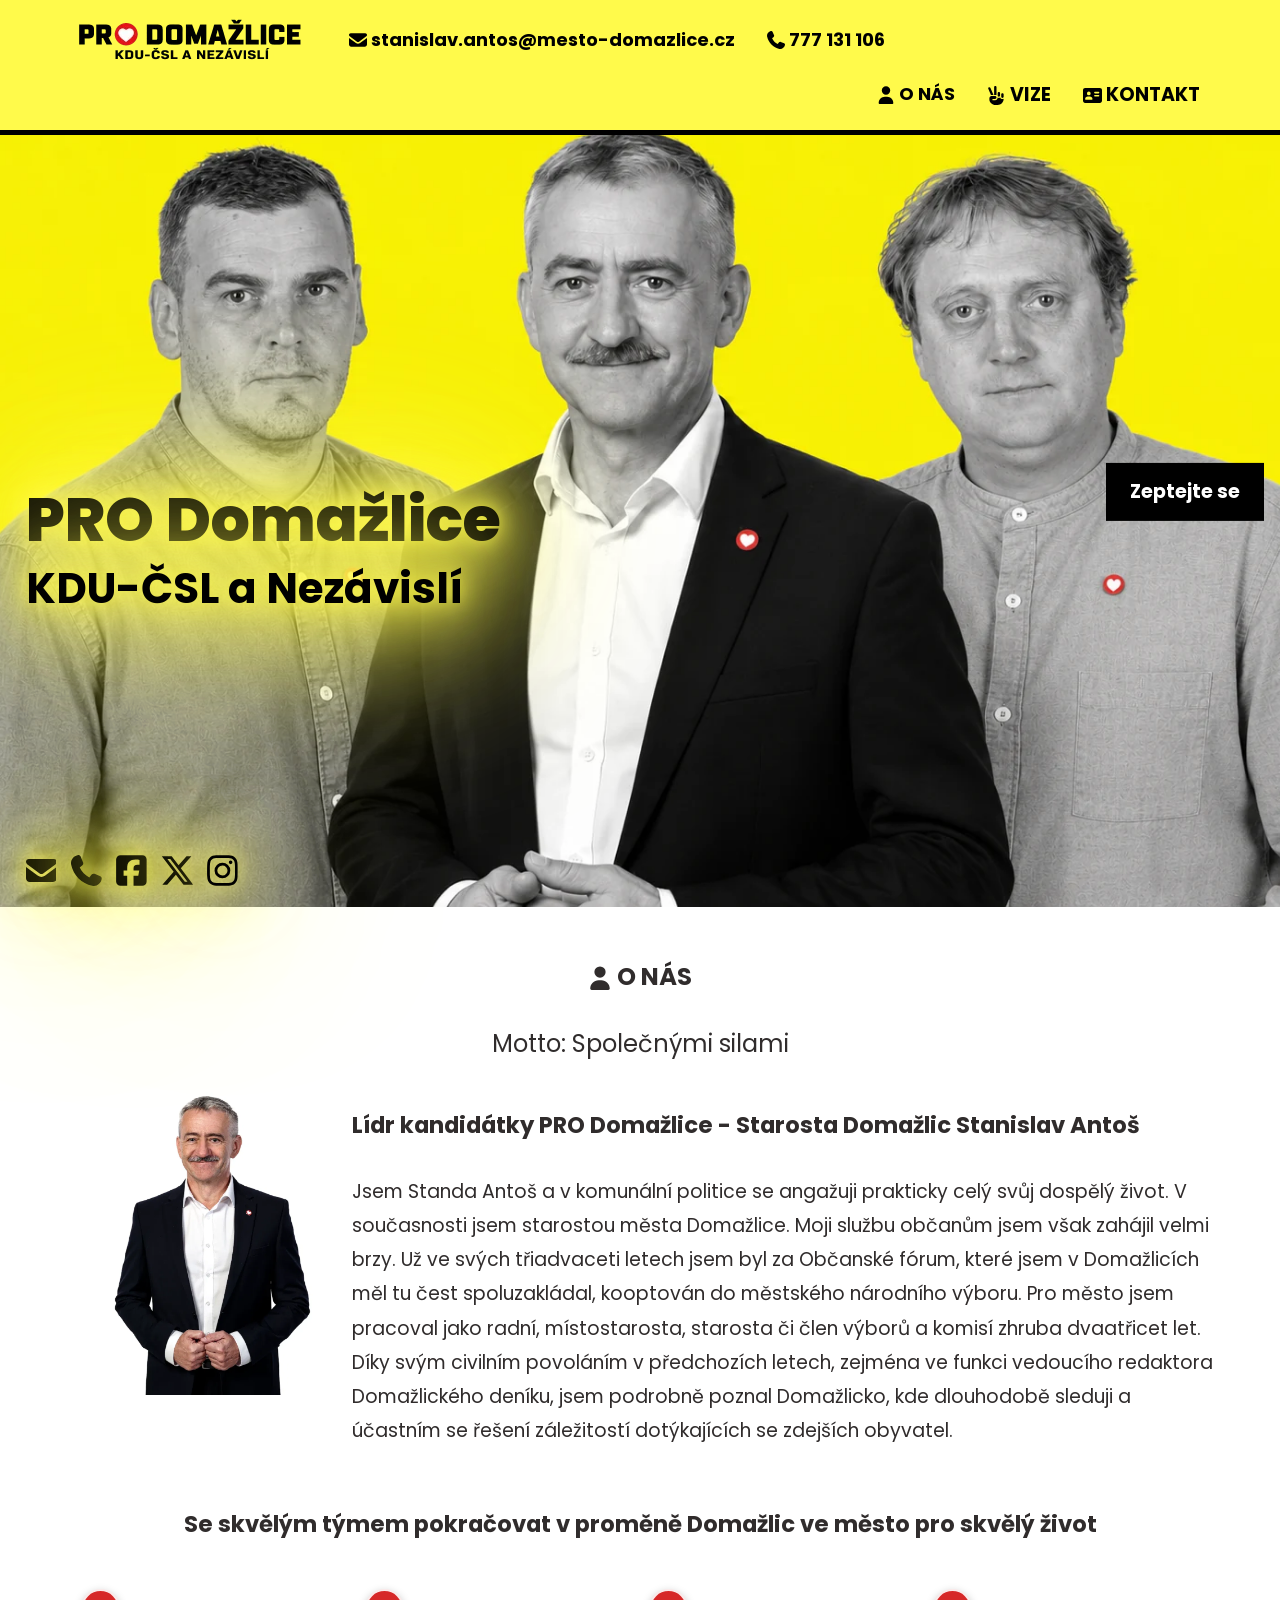
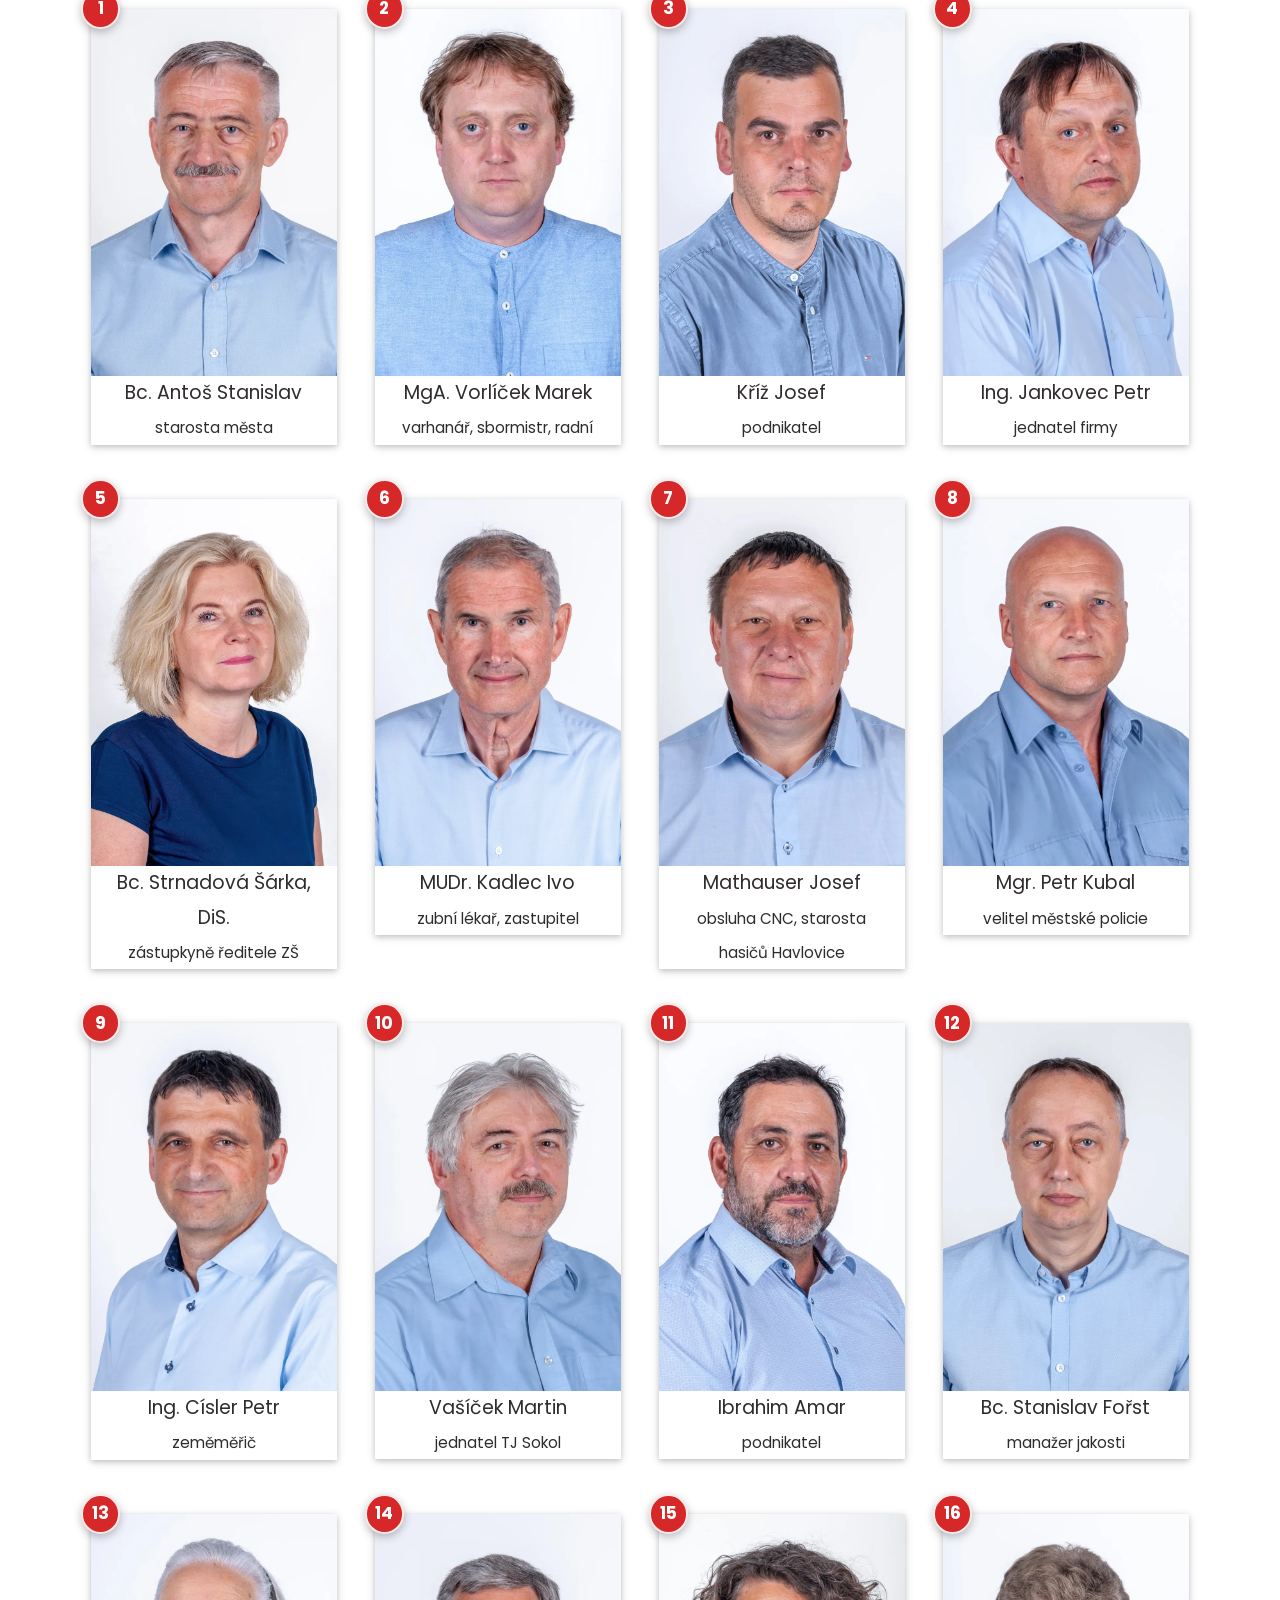
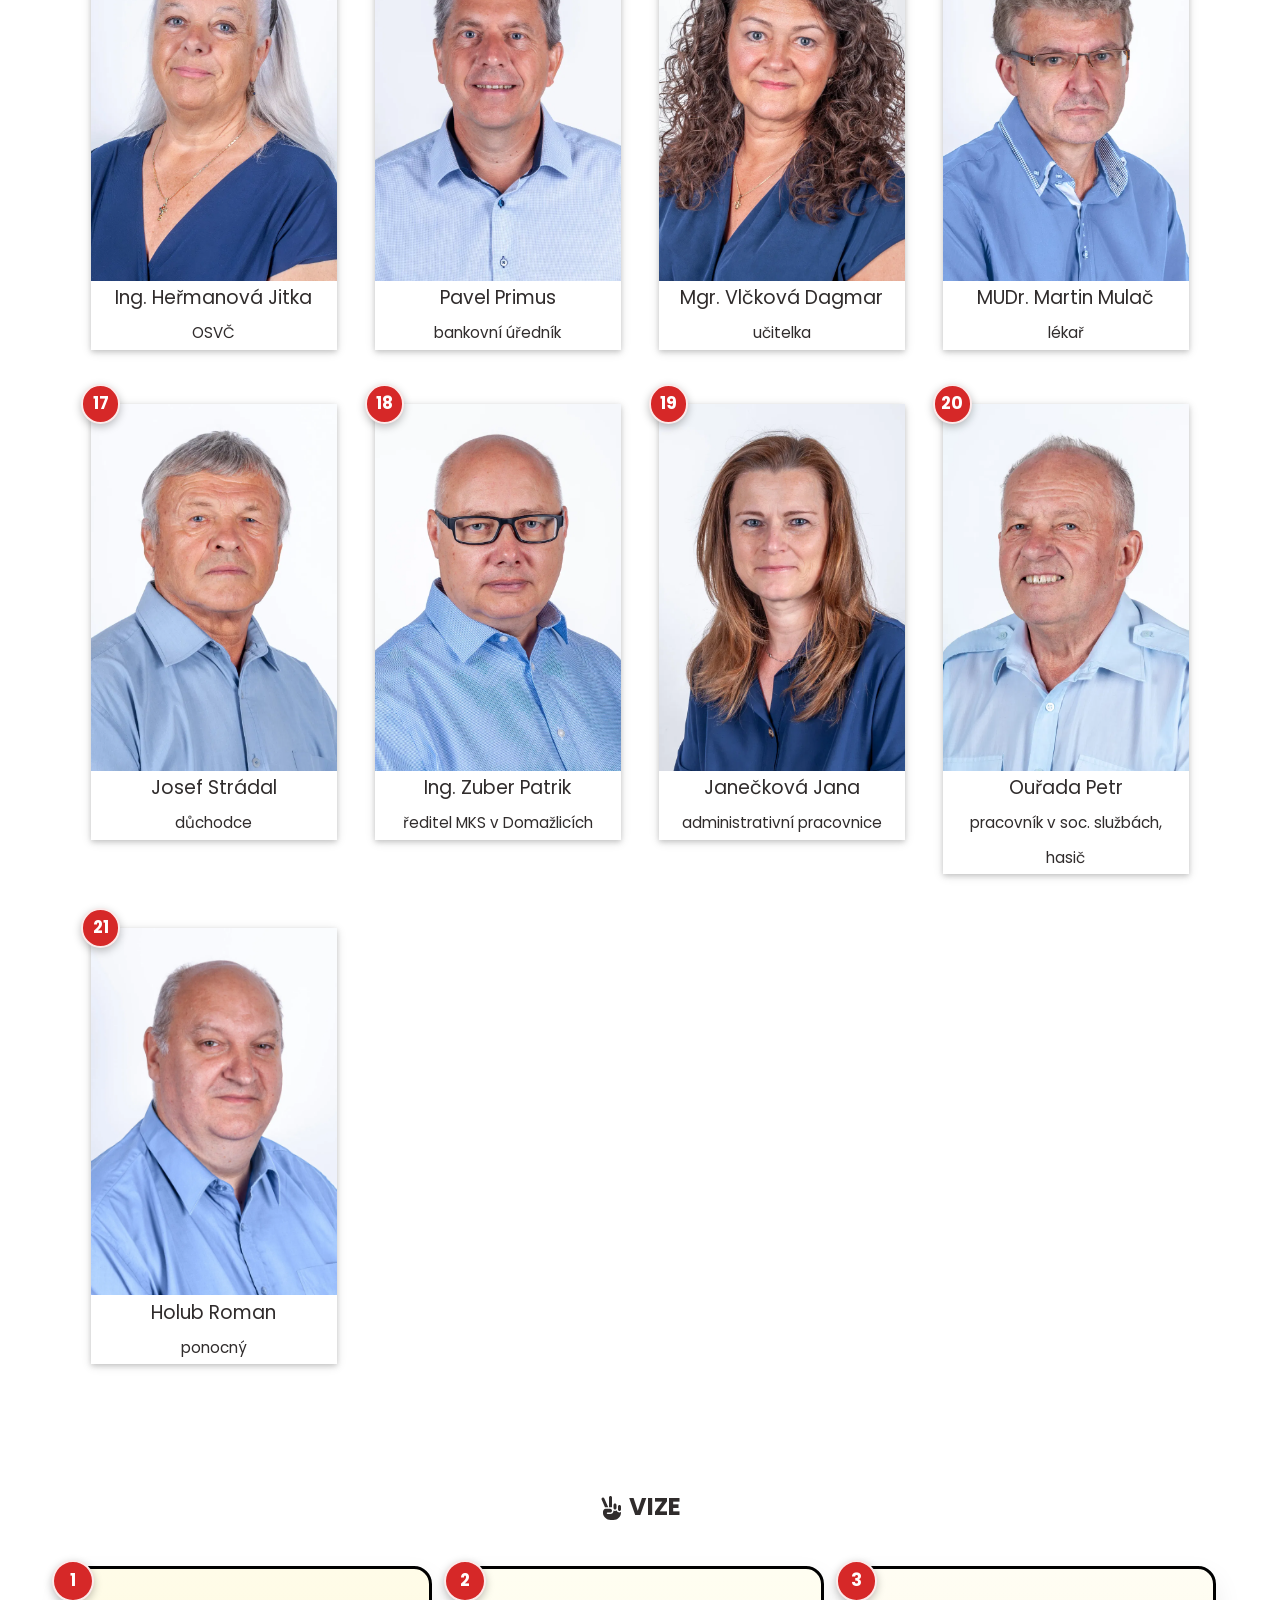
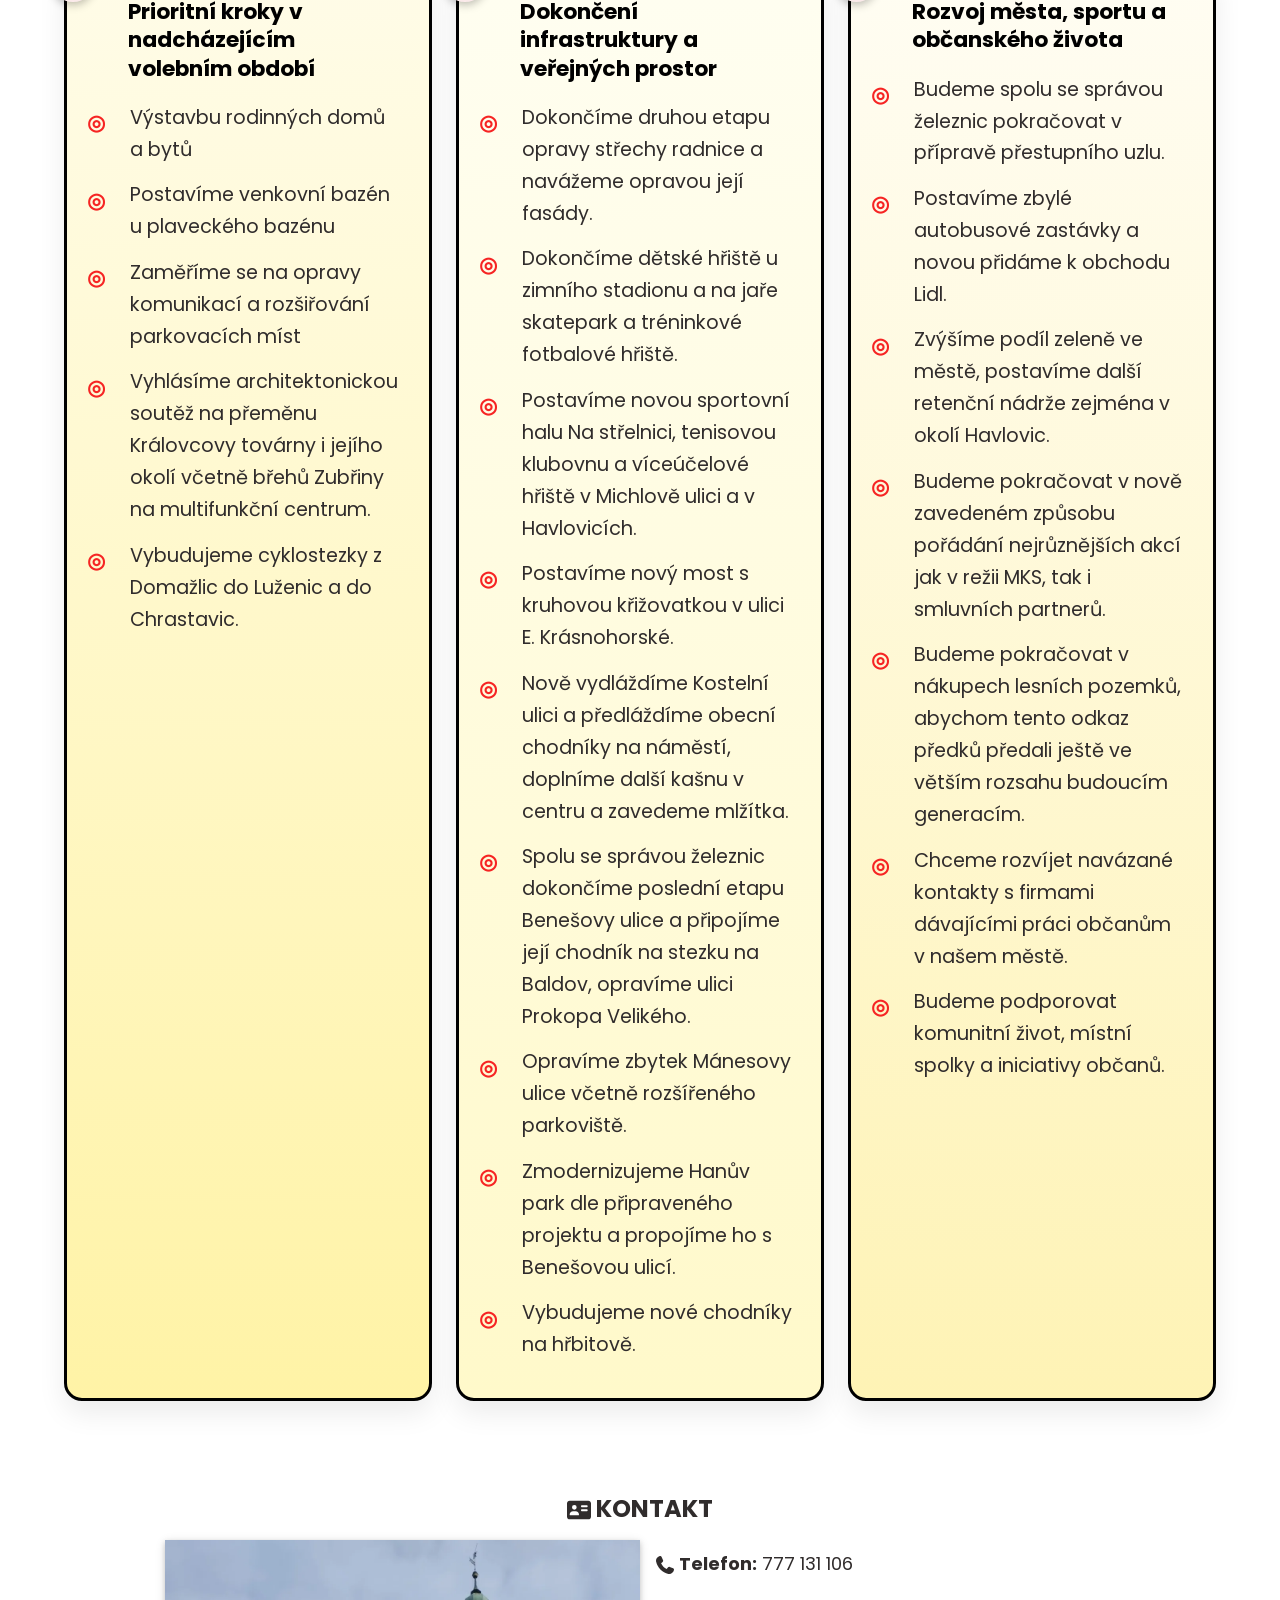
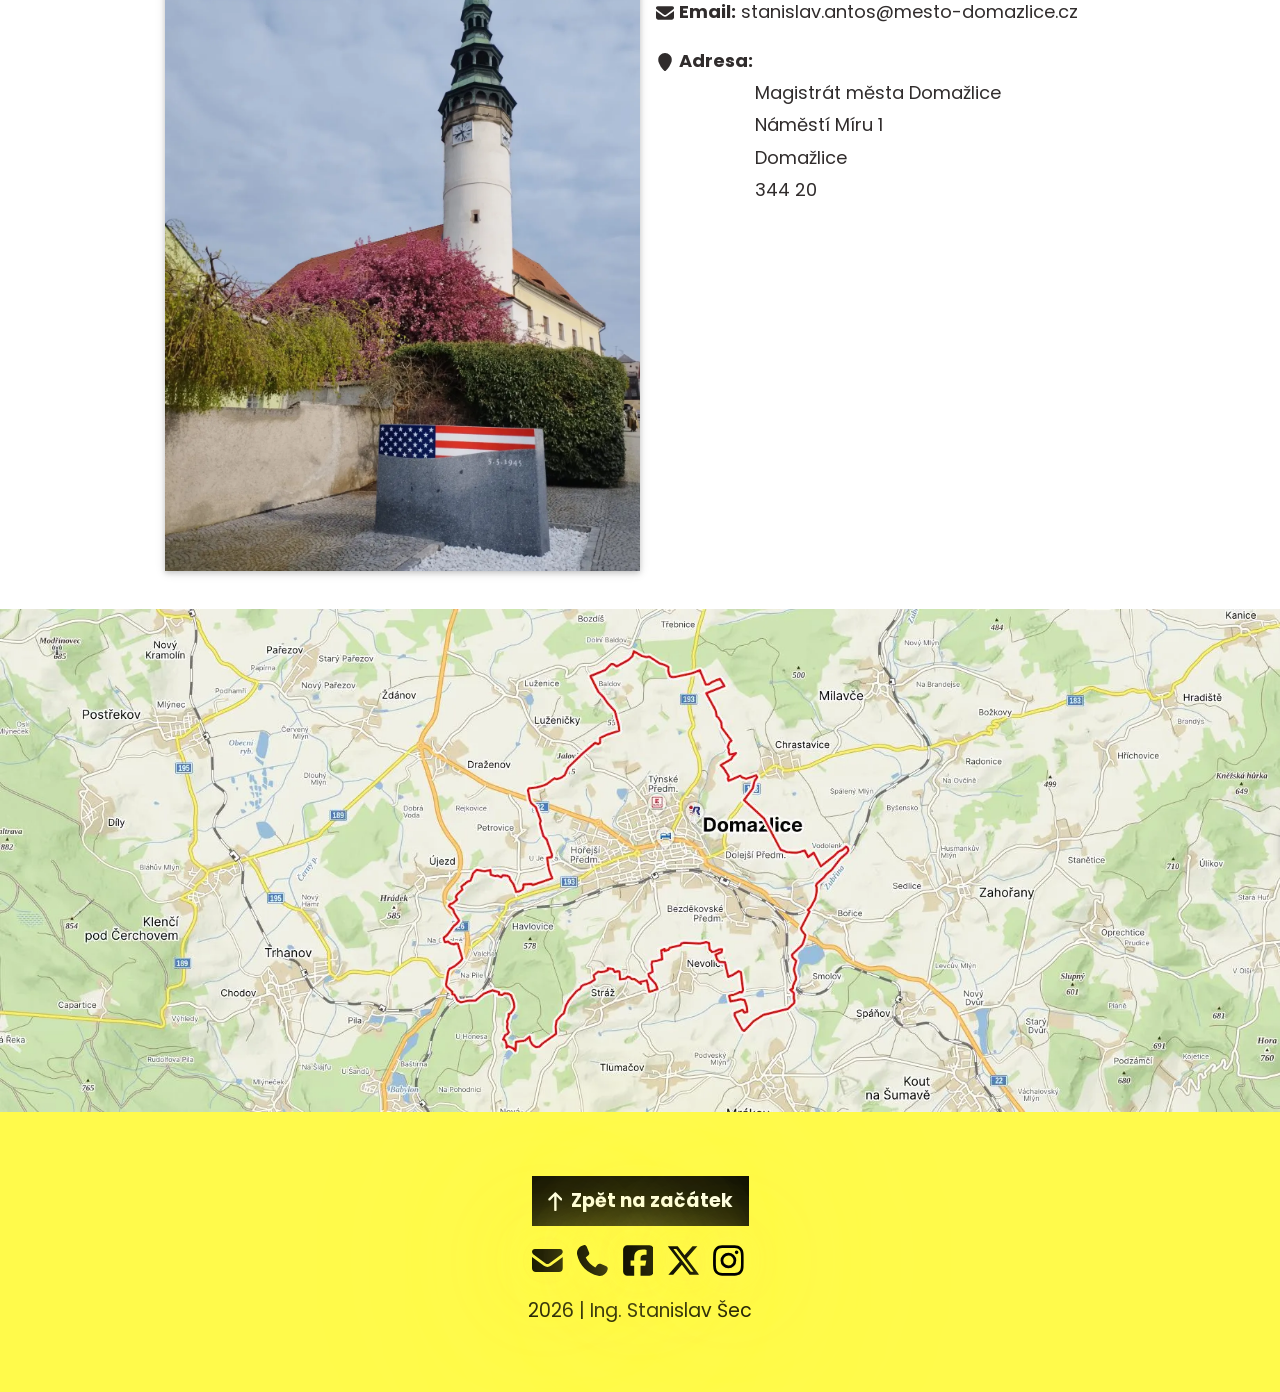
==== commit fe67ee46: "Aktualizace webu" ====
--- a/index.html
+++ b/index.html
@@ -22,4 +22,4 @@
 						"areaServed":"CZ"
 					}
 				}
-			}</script><title data-keep="title">KDU-ČSL a Nezávislí - PRO Domažlice</title><meta name="viewport" content="width=device-width,initial-scale=1"><meta name="author" content="Ing. Stanislav Šec"><meta name="robots" content="index, follow"><meta name="title" property="og:title" content="PRO Domažlice"><meta name="description" property="og:description" content="Výchozí webový projekt"><meta name="keywords" property="og:keywords" content="Domažlice, Volby, Starosta Domažlic, Stanislav Antoš, Volby 2026, Pro Domažlice"><meta property="og:type" content="website"><meta property="og:site_name" content="prodomazlice.cz"><meta property="og:locale" content="cs_CS"><meta property="og:url" content="https://prodomazlice.cz/index.html"><meta property="og:image" content="https://prodomazlice.cz/img/socialniSite.webp"><meta property="og:image:alt" content="PRO Domažlice, KDU-ČSL a nezávislí"><meta name="twitter:card" content="summary"><meta name="twitter:title" content="PRO Domažlice"><meta name="twitter:description" content="Výchozí webový projekt"><meta name="twitter:image" content="https://prodomazlice.cz/img/x.webp"><link rel="stylesheet" href="styles.min.css?v=1.0.1"><script src="scripts.min.js?v=1.0.1"></script><link rel="apple-touch-icon" sizes="180x180" href="./img/icons/icon-180x180.png"><link rel="icon" type="image/x-icon" sizes="48x48" href="./img/icons/favicon.ico"><link rel="icon" type="image/png" sizes="32x32" href="./img/icons/icon-32x32.png"><link rel="icon" type="image/png" sizes="16x16" href="./img/icons/icon-16x16.png"><link rel="manifest" href="./site.webmanifest"><link rel="canonical" href="https://prodomazlice.cz/"></head><body><div class="w3-overlay w3-hide-large w3-animate-opacity menuCloser" title="Zavři menu" id="myOverlay"></div><div class="w3-top"><div class="w3-bar color-2" id="myNavbar"><a href="index.html#home" class="w3-bar-item logoWrapp"><img class="logo" alt="logo" src="img/logoRectangle.webp"></a><div class="w3-center w3-hide-small w3-hide-medium"><a href="mailto:&#115;&#116;&#97;&#110;&#105;&#115;&#108;&#97;&#118;&#46;&#97;&#110;&#116;&#111;&#115;&#64;&#109;&#101;&#115;&#116;&#111;&#45;&#100;&#111;&#109;&#97;&#122;&#108;&#105;&#99;&#101;&#46;&#99;&#122;" class="w3-bar-item w3-large"><svg class="fa"><use xlink:href="sprites/fa-solid.svg#envelope"></use></svg> &#115;&#116;&#97;&#110;&#105;&#115;&#108;&#97;&#118;&#46;&#97;&#110;&#116;&#111;&#115;&#64;&#109;&#101;&#115;&#116;&#111;&#45;&#100;&#111;&#109;&#97;&#122;&#108;&#105;&#99;&#101;&#46;&#99;&#122; </a><a href="tel:+420777131106" class="w3-bar-item w3-large"><svg class="fa"><use xlink:href="sprites/fa-solid.svg#phone"></use></svg> 777 131 106</a></div><div class="w3-right w3-hide-small w3-hide-medium"><a href="index.html#about" class="w3-bar-item w3-large"><svg class="fa"><use xlink:href="sprites/fa-solid.svg#user"></use></svg> O NÁS </a><a href="index.html#why" class="w3-bar-item"><svg class="fa"><use xlink:href="sprites/fa-solid.svg#hand-peace"></use></svg> VIZE </a><a href="index.html#contact" class="w3-bar-item"><svg class="fa"><use xlink:href="sprites/fa-solid.svg#address-card"></use></svg> KONTAKT</a></div><span class="menuOpener w3-bar-item w3-right w3-hide-large"><svg class="fa"><use xlink:href="sprites/fa-solid.svg#bars"></use></svg></span></div></div><nav class="menuCloser w3-sidebar w3-bar-block color-2 w3-card w3-animate-right w3-hide-large" id="mySidebar"><div class="w3-bar-item w3-right-align closer"><svg class="fa"><use xlink:href="sprites/fa-solid.svg#close"></use></svg></div><a href="index.html#about" class="w3-bar-item w3-right-align">O NÁS</a> <a href="index.html#why" class="w3-bar-item w3-right-align">VIZE</a> <a href="index.html#contact" class="w3-bar-item w3-right-align">KONTAKT</a></nav><header class="w3-display-container" id="home"><div class="bigTitle w3-display-left w3-text-white"><h1>PRO Domažlice</h1><h2>KDU-ČSL a Nezávislí</h2></div><a href="index.html#contact" class="w3-button w3-padding-large w3-margin-right w3-hide-small w3-display-right w3-hide-medium">Zeptejte se</a><div class="contactIcons"><a href="mailto:&#115;&#116;&#97;&#110;&#105;&#115;&#108;&#97;&#118;&#46;&#97;&#110;&#116;&#111;&#115;&#64;&#109;&#101;&#115;&#116;&#111;&#45;&#100;&#111;&#109;&#97;&#122;&#108;&#105;&#99;&#101;&#46;&#99;&#122;" rel="nofollow"><svg class="fa"><use xlink:href="sprites/fa-solid.svg#envelope"></use></svg> </a><a href="tel:+420777131106" rel="nofollow"><svg class="fa"><use xlink:href="sprites/fa-solid.svg#phone"></use></svg> </a><a href="https://www.facebook.com/stanislav.antos.7" target="_blank" rel="nofollow"><svg class="fa"><use xlink:href="sprites/fa-brands.svg#facebook-square"></use></svg> </a><a href="https://x.com/AntosStanislav" target="_blank" rel="nofollow"><svg class="fa"><use xlink:href="sprites/fa-brands.svg#x-twitter"></use></svg> </a><a href="https://www.instagram.com/antosstanislav/" target="_blank" rel="nofollow"><svg class="fa"><use xlink:href="sprites/fa-brands.svg#instagram"></use></svg></a></div></header><div data-keep="content"><section class="w3-container" id="about"><h3 class="w3-center"><svg class="fa"><use xlink:href="sprites/fa-solid.svg#user"></use></svg> O NÁS</h3><p class="w3-center w3-xlarge">Motto: Společnými silami</p><div class="w3-row"><div class="w3-quarter"><div class="gallery w3-center"><picture><source srcset="imgResized/portret-480.webp" media="(max-width: 1000px)"><source srcset="imgResized/portret-768.webp" media="(max-width: 1400px)"><img src="img/portret.webp" class="portrait" alt="Bc. Stanislav Antoš"></picture></div></div><div class="w3-threequarter"><div class="w3-section w3-animate-zoom"><div class="header w3-left-align">Lídr kandidátky PRO Domažlice - Starosta Domažlic Stanislav Antoš</div><div class="text">Jsem Standa Antoš a v komunální politice se angažuji prakticky celý svůj dospělý život. V současnosti jsem starostou města Domažlice. Moji službu občanům jsem však zahájil velmi brzy. Už ve svých třiadvaceti letech jsem byl za Občanské fórum, které jsem v Domažlicích měl tu čest spoluzakládal, kooptován do městského národního výboru. Pro město jsem pracoval jako radní, místostarosta, starosta či člen výborů a komisí zhruba dvaatřicet let. Díky svým civilním povoláním v předchozích letech, zejména ve funkci vedoucího redaktora Domažlického deníku, jsem podrobně poznal Domažlicko, kde dlouhodobě sleduji a účastním se řešení záležitostí dotýkajících se zdejších obyvatel.</div></div></div></div><div class="w3-section candidates"><div class="header">Se skvělým týmem pokračovat v proměně Domažlic ve město pro skvělý život</div><div class="w3-row-padding w3-margin-top gallery w3-center"><div class="w3-quarter"><div class="w3-card candidate-card"><div class="candidate-badge">1</div><picture><source srcset="imgResized/kandidati/Antoš-480.webp" media="(max-width: 1000px)"><source srcset="imgResized/kandidati/Antoš-768.webp" media="(max-width: 1400px)"><source srcset="imgResized/kandidati/Antoš-1200.webp" media="(max-width: 2000px)"><img src="./img/kandidati/Antoš.webp" class="w3-image" alt="Bc. Antoš Stanislav"></picture><div class="w3-container"><span>Bc. Antoš Stanislav<br><small>starosta města</small></span></div></div></div><div class="w3-quarter"><div class="w3-card candidate-card"><div class="candidate-badge">2</div><picture><source srcset="imgResized/kandidati/Vorlíček-480.webp" media="(max-width: 1000px)"><source srcset="imgResized/kandidati/Vorlíček-768.webp" media="(max-width: 1400px)"><source srcset="imgResized/kandidati/Vorlíček-1200.webp" media="(max-width: 2000px)"><img src="./img/kandidati/Vorlíček.webp" class="w3-image" alt="MgA. Vorlíček Marek"></picture><div class="w3-container"><span>MgA. Vorlíček Marek<br><small>varhanář, sbormistr, radní</small></span></div></div></div><div class="w3-quarter"><div class="w3-card candidate-card"><div class="candidate-badge">3</div><picture><source srcset="imgResized/kandidati/Kříž-480.webp" media="(max-width: 1000px)"><source srcset="imgResized/kandidati/Kříž-768.webp" media="(max-width: 1400px)"><source srcset="imgResized/kandidati/Kříž-1200.webp" media="(max-width: 2000px)"><img src="./img/kandidati/Kříž.webp" class="w3-image" alt="Kříž Josef"></picture><div class="w3-container"><span>Kříž Josef<br><small>podnikatel</small></span></div></div></div><div class="w3-quarter"><div class="w3-card candidate-card"><div class="candidate-badge">4</div><picture><source srcset="imgResized/kandidati/Jankovec-480.webp" media="(max-width: 1000px)"><source srcset="imgResized/kandidati/Jankovec-768.webp" media="(max-width: 1400px)"><source srcset="imgResized/kandidati/Jankovec-1200.webp" media="(max-width: 2000px)"><img src="./img/kandidati/Jankovec.webp" class="w3-image" alt="Ing. Jankovec Petr"></picture><div class="w3-container"><span>Ing. Jankovec Petr<br><small>jednatel firmy</small></span></div></div></div></div><div class="w3-row-padding w3-margin-top gallery w3-center"><div class="w3-quarter"><div class="w3-card candidate-card"><div class="candidate-badge">5</div><picture><source srcset="imgResized/kandidati/Strnadová-480.webp" media="(max-width: 1000px)"><source srcset="imgResized/kandidati/Strnadová-768.webp" media="(max-width: 1400px)"><source srcset="imgResized/kandidati/Strnadová-1200.webp" media="(max-width: 2000px)"><img src="./img/kandidati/Strnadová.webp" class="w3-image" alt="Bc. Strnadová Šárka, DiS."></picture><div class="w3-container"><span>Bc. Strnadová Šárka, DiS.<br><small>zástupkyně ředitele ZŠ</small></span></div></div></div><div class="w3-quarter"><div class="w3-card candidate-card"><div class="candidate-badge">6</div><picture><source srcset="imgResized/kandidati/Kadlec-480.webp" media="(max-width: 1000px)"><source srcset="imgResized/kandidati/Kadlec-768.webp" media="(max-width: 1400px)"><source srcset="imgResized/kandidati/Kadlec-1200.webp" media="(max-width: 2000px)"><img src="./img/kandidati/Kadlec.webp" class="w3-image" alt="MUDr. Kadlec Ivo"></picture><div class="w3-container"><span>MUDr. Kadlec Ivo<br><small>zubní lékař, zastupitel</small></span></div></div></div><div class="w3-quarter"><div class="w3-card candidate-card"><div class="candidate-badge">7</div><picture><source srcset="imgResized/kandidati/Mathauser-480.webp" media="(max-width: 1000px)"><source srcset="imgResized/kandidati/Mathauser-768.webp" media="(max-width: 1400px)"><source srcset="imgResized/kandidati/Mathauser-1200.webp" media="(max-width: 2000px)"><img src="./img/kandidati/Mathauser.webp" class="w3-image" alt="Mathauser Josef"></picture><div class="w3-container"><span>Mathauser Josef<br><small>obsluha CNC, starosta hasičů Havlovice</small></span></div></div></div><div class="w3-quarter"><div class="w3-card candidate-card"><div class="candidate-badge">8</div><picture><source srcset="imgResized/kandidati/Kubal-480.webp" media="(max-width: 1000px)"><source srcset="imgResized/kandidati/Kubal-768.webp" media="(max-width: 1400px)"><source srcset="imgResized/kandidati/Kubal-1200.webp" media="(max-width: 2000px)"><img src="./img/kandidati/Kubal.webp" class="w3-image" alt="Mgr. Petr Kubal"></picture><div class="w3-container"><span>Mgr. Petr Kubal<br><small>velitel městské policie</small></span></div></div></div></div><div class="w3-row-padding w3-margin-top gallery w3-center"><div class="w3-quarter"><div class="w3-card candidate-card"><div class="candidate-badge">9</div><picture><source srcset="imgResized/kandidati/Císler-480.webp" media="(max-width: 1000px)"><source srcset="imgResized/kandidati/Císler-768.webp" media="(max-width: 1400px)"><source srcset="imgResized/kandidati/Císler-1200.webp" media="(max-width: 2000px)"><img src="./img/kandidati/Císler.webp" class="w3-image" alt="Ing. Císler Petr"></picture><div class="w3-container"><span>Ing. Císler Petr<br><small>zeměměřič</small></span></div></div></div><div class="w3-quarter"><div class="w3-card candidate-card"><div class="candidate-badge">10</div><picture><source srcset="imgResized/kandidati/Vašíček-480.webp" media="(max-width: 1000px)"><source srcset="imgResized/kandidati/Vašíček-768.webp" media="(max-width: 1400px)"><source srcset="imgResized/kandidati/Vašíček-1200.webp" media="(max-width: 2000px)"><img src="./img/kandidati/Vašíček.webp" class="w3-image" alt="Vašíček Martin"></picture><div class="w3-container"><span>Vašíček Martin<br><small>jednatel TJ Sokol</small></span></div></div></div><div class="w3-quarter"><div class="w3-card candidate-card"><div class="candidate-badge">11</div><picture><source srcset="imgResized/kandidati/Ibrahim-480.webp" media="(max-width: 1000px)"><source srcset="imgResized/kandidati/Ibrahim-768.webp" media="(max-width: 1400px)"><source srcset="imgResized/kandidati/Ibrahim-1200.webp" media="(max-width: 2000px)"><img src="./img/kandidati/Ibrahim.webp" class="w3-image" alt="Ibrahim Amar"></picture><div class="w3-container"><span>Ibrahim Amar<br><small>podnikatel</small></span></div></div></div><div class="w3-quarter"><div class="w3-card candidate-card"><div class="candidate-badge">12</div><picture><source srcset="imgResized/kandidati/Fořst-480.webp" media="(max-width: 1000px)"><source srcset="imgResized/kandidati/Fořst-768.webp" media="(max-width: 1400px)"><source srcset="imgResized/kandidati/Fořst-1200.webp" media="(max-width: 2000px)"><img src="./img/kandidati/Fořst.webp" class="w3-image" alt="Bc. Stanislav Fořst"></picture><div class="w3-container"><span>Bc. Stanislav Fořst<br><small>manažer jakosti</small></span></div></div></div></div><div class="w3-row-padding w3-margin-top gallery w3-center"><div class="w3-quarter"><div class="w3-card candidate-card"><div class="candidate-badge">13</div><picture><source srcset="imgResized/kandidati/Heřmanová-480.webp" media="(max-width: 1000px)"><source srcset="imgResized/kandidati/Heřmanová-768.webp" media="(max-width: 1400px)"><source srcset="imgResized/kandidati/Heřmanová-1200.webp" media="(max-width: 2000px)"><img src="./img/kandidati/Heřmanová.webp" class="w3-image" alt="Ing. Heřmanová Jitka"></picture><div class="w3-container"><span>Ing. Heřmanová Jitka<br><small>OSVČ</small></span></div></div></div><div class="w3-quarter"><div class="w3-card candidate-card"><div class="candidate-badge">14</div><picture><source srcset="imgResized/kandidati/Primus-480.webp" media="(max-width: 1000px)"><source srcset="imgResized/kandidati/Primus-768.webp" media="(max-width: 1400px)"><source srcset="imgResized/kandidati/Primus-1200.webp" media="(max-width: 2000px)"><img src="./img/kandidati/Primus.webp" class="w3-image" alt="Pavel Primus"></picture><div class="w3-container"><span>Pavel Primus<br><small>bankovní úředník</small></span></div></div></div><div class="w3-quarter"><div class="w3-card candidate-card"><div class="candidate-badge">15</div><picture><source srcset="imgResized/kandidati/Vlčková-480.webp" media="(max-width: 1000px)"><source srcset="imgResized/kandidati/Vlčková-768.webp" media="(max-width: 1400px)"><source srcset="imgResized/kandidati/Vlčková-1200.webp" media="(max-width: 2000px)"><img src="./img/kandidati/Vlčková.webp" class="w3-image" alt="Mgr. Vlčková Dagmar"></picture><div class="w3-container"><span>Mgr. Vlčková Dagmar<br><small>učitelka</small></span></div></div></div><div class="w3-quarter"><div class="w3-card candidate-card"><div class="candidate-badge">16</div><picture><source srcset="imgResized/kandidati/Mulač-480.webp" media="(max-width: 1000px)"><source srcset="imgResized/kandidati/Mulač-768.webp" media="(max-width: 1400px)"><source srcset="imgResized/kandidati/Mulač-1200.webp" media="(max-width: 2000px)"><img src="./img/kandidati/Mulač.webp" class="w3-image" alt="MUDr. Martin Mulač"></picture><div class="w3-container"><span>MUDr. Martin Mulač<br><small>lékař</small></span></div></div></div></div><div class="w3-row-padding w3-margin-top gallery w3-center"><div class="w3-quarter"><div class="w3-card candidate-card"><div class="candidate-badge">17</div><picture><source srcset="imgResized/kandidati/Strádal-480.webp" media="(max-width: 1000px)"><source srcset="imgResized/kandidati/Strádal-768.webp" media="(max-width: 1400px)"><source srcset="imgResized/kandidati/Strádal-1200.webp" media="(max-width: 2000px)"><img src="./img/kandidati/Strádal.webp" class="w3-image" alt="Josef Strádal"></picture><div class="w3-container"><span>Josef Strádal<br><small>důchodce</small></span></div></div></div><div class="w3-quarter"><div class="w3-card candidate-card"><div class="candidate-badge">18</div><picture><source srcset="imgResized/kandidati/Zuber-480.webp" media="(max-width: 1000px)"><source srcset="imgResized/kandidati/Zuber-768.webp" media="(max-width: 1400px)"><source srcset="imgResized/kandidati/Zuber-1200.webp" media="(max-width: 2000px)"><img src="./img/kandidati/Zuber.webp" class="w3-image" alt="Ing. Zuber Patrik"></picture><div class="w3-container"><span>Ing. Zuber Patrik<br><small>ředitel MKS v Domažlicích</small></span></div></div></div><div class="w3-quarter"><div class="w3-card candidate-card"><div class="candidate-badge">19</div><picture><source srcset="imgResized/kandidati/Janečková-480.webp" media="(max-width: 1000px)"><source srcset="imgResized/kandidati/Janečková-768.webp" media="(max-width: 1400px)"><source srcset="imgResized/kandidati/Janečková-1200.webp" media="(max-width: 2000px)"><img src="./img/kandidati/Janečková.webp" class="w3-image" alt="Janečková Jana"></picture><div class="w3-container"><span>Janečková Jana<br><small>administrativní pracovnice</small></span></div></div></div><div class="w3-quarter"><div class="w3-card candidate-card"><div class="candidate-badge">20</div><picture><source srcset="imgResized/kandidati/Ouřada-480.webp" media="(max-width: 1000px)"><source srcset="imgResized/kandidati/Ouřada-768.webp" media="(max-width: 1400px)"><source srcset="imgResized/kandidati/Ouřada-1200.webp" media="(max-width: 2000px)"><img src="./img/kandidati/Ouřada.webp" class="w3-image" alt="Ouřada Petr"></picture><div class="w3-container"><span>Ouřada Petr<br><small>pracovník v soc. službách, hasič</small></span></div></div></div></div><div class="w3-row-padding w3-margin-top gallery w3-center"><div class="w3-quarter"><div class="w3-card candidate-card"><div class="candidate-badge">21</div><picture><source srcset="imgResized/kandidati/Holub-1200.webp" media="(max-width: 2000px)"><img src="./img/kandidati/Holub.webp" class="w3-image" alt="Holub Roman"></picture><div class="w3-container"><span>Holub Roman<br><small>ponocný</small></span></div></div></div></div></div></section><section class="w3-container vision-section" id="why"><h3 class="w3-center"><svg class="fa"><use xlink:href="sprites/fa-solid.svg#hand-peace"></use></svg> VIZE</h3><div class="w3-row-padding vision-grid"><div class="w3-half"><div class="vision-panel vision-panel-primary"><div class="vision-header"><span class="vision-no">1</span><h4>Prioritní kroky v nadcházejícím volebním období</h4></div><ol class="vision-list"><li>Výstavbu rodinných domů a bytů</li><li>Postavíme venkovní bazén u plaveckého bazénu</li><li>Zaměříme se na opravy komunikací a rozšiřování parkovacích míst</li><li>Vyhlásíme architektonickou soutěž na přeměnu Královcovy továrny i jejího okolí včetně břehů Zubřiny na multifunkční centrum.</li><li>Vybudujeme cyklostezky z Domažlic do Luženic a do Chrastavic.</li></ol></div></div><div class="w3-half"><div class="vision-panel"><div class="vision-header"><span class="vision-no">2</span><h4>Dokončení rozpracovaných projektů</h4></div><ul class="vision-list vision-list-check"><li>Dokončíme druhou etapu opravy střechy radnice a navážeme opravou její fasády.</li><li>Dokončíme dětské hřiště u zimního stadionu a na jaře skatepark a tréninkové fotbalové hřiště.</li><li>Postavíme novou sportovní halu Na střelnici, tenisovou klubovnu a víceúčelové hřiště v Michlově ulici a v Havlovicích.</li><li>Postavíme nový most s kruhovou křižovatkou v ulici E. Krásnohorské.</li><li>Nově vydláždíme Kostelní ulici a předláždíme obecní chodníky na náměstí, doplníme další kašnu v centru a zavedeme mlžítka.</li><li>Spolu se správou železnic dokončíme poslední etapu Benešovy ulice a připojíme její chodník na stezku na Baldov, opravíme ulici Prokopa Velikého.</li><li>Opravíme zbytek Mánesovy ulice včetně rozšířeného parkoviště.</li><li>Zmodernizujeme Hanův park dle připraveného projektu a propojíme ho s Benešovou ulicí.</li><li>Vybudujeme nové chodníky na hřbitově.</li><li>Budeme spolu se správou železnic pokračovat v přípravě přestupního uzlu.</li><li>Postavíme zbylé autobusové zastávky a novou přidáme k obchodu Lidl.</li><li>Zvýšíme podíl zeleně ve městě, postavíme další retenční nádrže zejména v okolí Havlovic.</li><li>Budeme pokračovat v nově zavedeném způsobu pořádání nejrůznějších akcí jak v režii MKS, tak i smluvních partnerů.</li><li>Budeme pokračovat v nákupech lesních pozemků, abychom tento odkaz předků předali ještě ve větším rozsahu budoucím generacím.</li><li>Chceme rozvíjet navázané kontakty s firmami dávajícími práci občanům v našem městě.</li><li>Budeme podporovat komunitní život, místní spolky a iniciativy občanů.</li></ul></div></div></div></section><section class="w3-container" id="contact"><h3 class="w3-center"><svg class="fa"><use xlink:href="sprites/fa-solid.svg#address-card"></use></svg> KONTAKT</h3><div class="w3-row"><div class="w3-half w3-large w3-right"><div class="w3-padding"><svg class="fa"><use xlink:href="sprites/fa-solid.svg#phone"></use></svg> <strong>Telefon:</strong> <a href="tel:+420777131106">777 131 106</a></div><div class="w3-padding"><svg class="fa"><use xlink:href="sprites/fa-solid.svg#envelope"></use></svg> <strong>Email:</strong><a href="mailto:&#115;&#116;&#97;&#110;&#105;&#115;&#108;&#97;&#118;&#46;&#97;&#110;&#116;&#111;&#115;&#64;&#109;&#101;&#115;&#116;&#111;&#45;&#100;&#111;&#109;&#97;&#122;&#108;&#105;&#99;&#101;&#46;&#99;&#122;"> &#115;&#116;&#97;&#110;&#105;&#115;&#108;&#97;&#118;&#46;&#97;&#110;&#116;&#111;&#115;&#64;&#109;&#101;&#115;&#116;&#111;&#45;&#100;&#111;&#109;&#97;&#122;&#108;&#105;&#99;&#101;&#46;&#99;&#122;</a></div><div class="w3-padding"><svg class="fa"><use xlink:href="sprites/fa-solid.svg#map-marker"></use></svg> <strong>Adresa:</strong><br><a href="https://mapy.cz/s/cefejaleje" target="_blank"><address>Magistrát města Domažlice<br>Náměstí Míru 1<br>Domažlice<br>344 20</address></a></div></div><div class="w3-half gallery"><picture><source srcset="imgResized/sidlo-480.webp" media="(max-width: 768px)"><source srcset="imgResized/sidlo-768.webp" media="(max-width: 1200px)"><source srcset="imgResized/sidlo-1200.webp" media="(max-width: 1600px)"><img src="./img/sidlo.webp" class="w3-card-2 w3-image w3-hover-opacity photoDominanta w3-right" alt="KDU-ČSL a Nezávislí - Domažlice"></picture></div></div></section><a href="https://mapy.cz/s/cefejaleje" target="_blank"><picture><source srcset="imgResized/map-480.webp" media="(max-width: 500px)"><source srcset="imgResized/map-768.webp" media="(max-width: 800px)"><source srcset="imgResized/map-1200.webp" media="(max-width: 1250px)"><img src="./img/map.webp" alt="Náhled mapy" class="w3-image map"></picture></a></div><footer class="w3-center color-2 w3-padding-64" data-keep="footer"><a href="#home" class="w3-button"><svg class="fa"><use xlink:href="sprites/fa-solid.svg#arrow-up"></use></svg> Zpět na začátek</a><div class="w3-section contactIcons"><a href="mailto:&#115;&#116;&#97;&#110;&#105;&#115;&#108;&#97;&#118;&#46;&#97;&#110;&#116;&#111;&#115;&#64;&#109;&#101;&#115;&#116;&#111;&#45;&#100;&#111;&#109;&#97;&#122;&#108;&#105;&#99;&#101;&#46;&#99;&#122;" rel="nofollow" class="w3-hover-opacity"><svg class="fa"><use xlink:href="sprites/fa-solid.svg#envelope"></use></svg> </a><a href="tel:+420777131106" rel="nofollow" class="w3-hover-opacity"><svg class="fa"><use xlink:href="sprites/fa-solid.svg#phone"></use></svg> </a><a href="https://www.facebook.com/stanislav.antos.7" target="_blank" rel="nofollow" class="w3-hover-opacity"><svg class="fa"><use xlink:href="sprites/fa-brands.svg#facebook-square"></use></svg> </a><a href="https://x.com/AntosStanislav" target="_blank" rel="nofollow" class="w3-hover-opacity"><svg class="fa"><use xlink:href="sprites/fa-brands.svg#x-twitter"></use></svg> </a><a href="https://www.instagram.com/antosstanislav/" target="_blank" rel="nofollow" class="w3-hover-opacity"><svg class="fa"><use xlink:href="sprites/fa-brands.svg#instagram"></use></svg></a></div><div>2026 | <a href="https://sec.stanislav.eu" rel="nofollow" target="_blank" title="Otevři stránky autora">Ing. Stanislav Šec</a> <img src="https://tracker.stanislav.eu/track.php?site=prodomazlice.cz" class="w3-hide" alt="Visitor Tracking"></div></footer><div id="modal" class="w3-modal w3-black"><span class="w3-button w3-xxlarge w3-black w3-display-topright" title="Zavřít okno"><svg class="fa w3-right"><use xlink:href="sprites/fa-solid.svg#close"></use></svg></span><div class="w3-modal-content w3-animate-zoom w3-center w3-transparent"><img id="modalImage" class="w3-image" alt="popisek" src="./img/sidlo.webp"><p id="caption" class="w3-opacity w3-large"></p></div></div></body></html>+			}</script><title data-keep="title">KDU-ČSL a Nezávislí - PRO Domažlice</title><meta name="viewport" content="width=device-width,initial-scale=1"><meta name="author" content="Ing. Stanislav Šec"><meta name="robots" content="index, follow"><meta name="title" property="og:title" content="PRO Domažlice"><meta name="description" property="og:description" content="Výchozí webový projekt"><meta name="keywords" property="og:keywords" content="Domažlice, Volby, Starosta Domažlic, Stanislav Antoš, Volby 2026, Pro Domažlice"><meta property="og:type" content="website"><meta property="og:site_name" content="prodomazlice.cz"><meta property="og:locale" content="cs_CS"><meta property="og:url" content="https://prodomazlice.cz/index.html"><meta property="og:image" content="https://prodomazlice.cz/img/socialniSite.webp"><meta property="og:image:alt" content="PRO Domažlice, KDU-ČSL a nezávislí"><meta name="twitter:card" content="summary"><meta name="twitter:title" content="PRO Domažlice"><meta name="twitter:description" content="Výchozí webový projekt"><meta name="twitter:image" content="https://prodomazlice.cz/img/x.webp"><link rel="stylesheet" href="styles.min.css?v=1.0.1"><script src="scripts.min.js?v=1.0.1"></script><link rel="apple-touch-icon" sizes="180x180" href="./img/icons/icon-180x180.png"><link rel="icon" type="image/x-icon" sizes="48x48" href="./img/icons/favicon.ico"><link rel="icon" type="image/png" sizes="32x32" href="./img/icons/icon-32x32.png"><link rel="icon" type="image/png" sizes="16x16" href="./img/icons/icon-16x16.png"><link rel="manifest" href="./site.webmanifest"><link rel="canonical" href="https://prodomazlice.cz/"></head><body><div class="w3-overlay w3-hide-large w3-animate-opacity menuCloser" title="Zavři menu" id="myOverlay"></div><div class="w3-top"><div class="w3-bar color-2" id="myNavbar"><a href="index.html#home" class="w3-bar-item logoWrapp"><img class="logo" alt="logo" src="img/logoRectangle.webp"></a><div class="w3-center w3-hide-small w3-hide-medium"><a href="mailto:&#115;&#116;&#97;&#110;&#105;&#115;&#108;&#97;&#118;&#46;&#97;&#110;&#116;&#111;&#115;&#64;&#109;&#101;&#115;&#116;&#111;&#45;&#100;&#111;&#109;&#97;&#122;&#108;&#105;&#99;&#101;&#46;&#99;&#122;" class="w3-bar-item w3-large"><svg class="fa"><use xlink:href="sprites/fa-solid.svg#envelope"></use></svg> &#115;&#116;&#97;&#110;&#105;&#115;&#108;&#97;&#118;&#46;&#97;&#110;&#116;&#111;&#115;&#64;&#109;&#101;&#115;&#116;&#111;&#45;&#100;&#111;&#109;&#97;&#122;&#108;&#105;&#99;&#101;&#46;&#99;&#122; </a><a href="tel:+420777131106" class="w3-bar-item w3-large"><svg class="fa"><use xlink:href="sprites/fa-solid.svg#phone"></use></svg> 777 131 106</a></div><div class="w3-right w3-hide-small w3-hide-medium"><a href="index.html#about" class="w3-bar-item w3-large"><svg class="fa"><use xlink:href="sprites/fa-solid.svg#user"></use></svg> O NÁS </a><a href="index.html#why" class="w3-bar-item"><svg class="fa"><use xlink:href="sprites/fa-solid.svg#hand-peace"></use></svg> VIZE </a><a href="index.html#contact" class="w3-bar-item"><svg class="fa"><use xlink:href="sprites/fa-solid.svg#address-card"></use></svg> KONTAKT</a></div><span class="menuOpener w3-bar-item w3-right w3-hide-large"><svg class="fa"><use xlink:href="sprites/fa-solid.svg#bars"></use></svg></span></div></div><nav class="menuCloser w3-sidebar w3-bar-block color-2 w3-card w3-animate-right w3-hide-large" id="mySidebar"><div class="w3-bar-item w3-right-align closer"><svg class="fa"><use xlink:href="sprites/fa-solid.svg#close"></use></svg></div><a href="index.html#about" class="w3-bar-item w3-right-align">O NÁS</a> <a href="index.html#why" class="w3-bar-item w3-right-align">VIZE</a> <a href="index.html#contact" class="w3-bar-item w3-right-align">KONTAKT</a></nav><header class="w3-display-container" id="home"><div class="bigTitle w3-display-left w3-text-white"><h1>PRO Domažlice</h1><h2>KDU-ČSL a Nezávislí</h2></div><a href="index.html#contact" class="w3-button w3-padding-large w3-margin-right w3-hide-small w3-display-right w3-hide-medium">Zeptejte se</a><div class="contactIcons"><a href="mailto:&#115;&#116;&#97;&#110;&#105;&#115;&#108;&#97;&#118;&#46;&#97;&#110;&#116;&#111;&#115;&#64;&#109;&#101;&#115;&#116;&#111;&#45;&#100;&#111;&#109;&#97;&#122;&#108;&#105;&#99;&#101;&#46;&#99;&#122;" rel="nofollow"><svg class="fa"><use xlink:href="sprites/fa-solid.svg#envelope"></use></svg> </a><a href="tel:+420777131106" rel="nofollow"><svg class="fa"><use xlink:href="sprites/fa-solid.svg#phone"></use></svg> </a><a href="https://www.facebook.com/stanislav.antos.7" target="_blank" rel="nofollow"><svg class="fa"><use xlink:href="sprites/fa-brands.svg#facebook-square"></use></svg> </a><a href="https://x.com/AntosStanislav" target="_blank" rel="nofollow"><svg class="fa"><use xlink:href="sprites/fa-brands.svg#x-twitter"></use></svg> </a><a href="https://www.instagram.com/antosstanislav/" target="_blank" rel="nofollow"><svg class="fa"><use xlink:href="sprites/fa-brands.svg#instagram"></use></svg></a></div></header><div data-keep="content"><section class="w3-container" id="about"><h3 class="w3-center"><svg class="fa"><use xlink:href="sprites/fa-solid.svg#user"></use></svg> O NÁS</h3><p class="w3-center w3-xlarge">Motto: Společnými silami</p><div class="w3-row"><div class="w3-quarter"><div class="gallery w3-center"><picture><source srcset="imgResized/portret-480.webp" media="(max-width: 1000px)"><source srcset="imgResized/portret-768.webp" media="(max-width: 1400px)"><img src="img/portret.webp" class="portrait" alt="Bc. Stanislav Antoš"></picture></div></div><div class="w3-threequarter"><div class="w3-section w3-animate-zoom"><div class="header w3-left-align">Lídr kandidátky PRO Domažlice - Starosta Domažlic Stanislav Antoš</div><div class="text">Jsem Standa Antoš a v komunální politice se angažuji prakticky celý svůj dospělý život. V současnosti jsem starostou města Domažlice. Moji službu občanům jsem však zahájil velmi brzy. Už ve svých třiadvaceti letech jsem byl za Občanské fórum, které jsem v Domažlicích měl tu čest spoluzakládal, kooptován do městského národního výboru. Pro město jsem pracoval jako radní, místostarosta, starosta či člen výborů a komisí zhruba dvaatřicet let. Díky svým civilním povoláním v předchozích letech, zejména ve funkci vedoucího redaktora Domažlického deníku, jsem podrobně poznal Domažlicko, kde dlouhodobě sleduji a účastním se řešení záležitostí dotýkajících se zdejších obyvatel.</div></div></div></div><div class="w3-section candidates"><div class="header">Se skvělým týmem pokračovat v proměně Domažlic ve město pro skvělý život</div><div class="w3-row-padding w3-margin-top gallery w3-center"><div class="w3-quarter"><div class="w3-card candidate-card"><div class="candidate-badge">1</div><picture><source srcset="imgResized/kandidati/Antoš-480.webp" media="(max-width: 1000px)"><source srcset="imgResized/kandidati/Antoš-768.webp" media="(max-width: 1400px)"><source srcset="imgResized/kandidati/Antoš-1200.webp" media="(max-width: 2000px)"><img src="./img/kandidati/Antoš.webp" class="w3-image" alt="Bc. Antoš Stanislav"></picture><div class="w3-container"><span>Bc. Antoš Stanislav<br><small>starosta města</small></span></div></div></div><div class="w3-quarter"><div class="w3-card candidate-card"><div class="candidate-badge">2</div><picture><source srcset="imgResized/kandidati/Vorlíček-480.webp" media="(max-width: 1000px)"><source srcset="imgResized/kandidati/Vorlíček-768.webp" media="(max-width: 1400px)"><source srcset="imgResized/kandidati/Vorlíček-1200.webp" media="(max-width: 2000px)"><img src="./img/kandidati/Vorlíček.webp" class="w3-image" alt="MgA. Vorlíček Marek"></picture><div class="w3-container"><span>MgA. Vorlíček Marek<br><small>varhanář, sbormistr, radní</small></span></div></div></div><div class="w3-quarter"><div class="w3-card candidate-card"><div class="candidate-badge">3</div><picture><source srcset="imgResized/kandidati/Kříž-480.webp" media="(max-width: 1000px)"><source srcset="imgResized/kandidati/Kříž-768.webp" media="(max-width: 1400px)"><source srcset="imgResized/kandidati/Kříž-1200.webp" media="(max-width: 2000px)"><img src="./img/kandidati/Kříž.webp" class="w3-image" alt="Kříž Josef"></picture><div class="w3-container"><span>Kříž Josef<br><small>podnikatel</small></span></div></div></div><div class="w3-quarter"><div class="w3-card candidate-card"><div class="candidate-badge">4</div><picture><source srcset="imgResized/kandidati/Jankovec-480.webp" media="(max-width: 1000px)"><source srcset="imgResized/kandidati/Jankovec-768.webp" media="(max-width: 1400px)"><source srcset="imgResized/kandidati/Jankovec-1200.webp" media="(max-width: 2000px)"><img src="./img/kandidati/Jankovec.webp" class="w3-image" alt="Ing. Jankovec Petr"></picture><div class="w3-container"><span>Ing. Jankovec Petr<br><small>jednatel firmy</small></span></div></div></div></div><div class="w3-row-padding w3-margin-top gallery w3-center"><div class="w3-quarter"><div class="w3-card candidate-card"><div class="candidate-badge">5</div><picture><source srcset="imgResized/kandidati/Strnadová-480.webp" media="(max-width: 1000px)"><source srcset="imgResized/kandidati/Strnadová-768.webp" media="(max-width: 1400px)"><source srcset="imgResized/kandidati/Strnadová-1200.webp" media="(max-width: 2000px)"><img src="./img/kandidati/Strnadová.webp" class="w3-image" alt="Bc. Strnadová Šárka, DiS."></picture><div class="w3-container"><span>Bc. Strnadová Šárka, DiS.<br><small>zástupkyně ředitele ZŠ</small></span></div></div></div><div class="w3-quarter"><div class="w3-card candidate-card"><div class="candidate-badge">6</div><picture><source srcset="imgResized/kandidati/Kadlec-480.webp" media="(max-width: 1000px)"><source srcset="imgResized/kandidati/Kadlec-768.webp" media="(max-width: 1400px)"><source srcset="imgResized/kandidati/Kadlec-1200.webp" media="(max-width: 2000px)"><img src="./img/kandidati/Kadlec.webp" class="w3-image" alt="MUDr. Kadlec Ivo"></picture><div class="w3-container"><span>MUDr. Kadlec Ivo<br><small>zubní lékař, zastupitel</small></span></div></div></div><div class="w3-quarter"><div class="w3-card candidate-card"><div class="candidate-badge">7</div><picture><source srcset="imgResized/kandidati/Mathauser-480.webp" media="(max-width: 1000px)"><source srcset="imgResized/kandidati/Mathauser-768.webp" media="(max-width: 1400px)"><source srcset="imgResized/kandidati/Mathauser-1200.webp" media="(max-width: 2000px)"><img src="./img/kandidati/Mathauser.webp" class="w3-image" alt="Mathauser Josef"></picture><div class="w3-container"><span>Mathauser Josef<br><small>obsluha CNC, starosta hasičů Havlovice</small></span></div></div></div><div class="w3-quarter"><div class="w3-card candidate-card"><div class="candidate-badge">8</div><picture><source srcset="imgResized/kandidati/Kubal-480.webp" media="(max-width: 1000px)"><source srcset="imgResized/kandidati/Kubal-768.webp" media="(max-width: 1400px)"><source srcset="imgResized/kandidati/Kubal-1200.webp" media="(max-width: 2000px)"><img src="./img/kandidati/Kubal.webp" class="w3-image" alt="Mgr. Petr Kubal"></picture><div class="w3-container"><span>Mgr. Petr Kubal<br><small>velitel městské policie</small></span></div></div></div></div><div class="w3-row-padding w3-margin-top gallery w3-center"><div class="w3-quarter"><div class="w3-card candidate-card"><div class="candidate-badge">9</div><picture><source srcset="imgResized/kandidati/Císler-480.webp" media="(max-width: 1000px)"><source srcset="imgResized/kandidati/Císler-768.webp" media="(max-width: 1400px)"><source srcset="imgResized/kandidati/Císler-1200.webp" media="(max-width: 2000px)"><img src="./img/kandidati/Císler.webp" class="w3-image" alt="Ing. Císler Petr"></picture><div class="w3-container"><span>Ing. Císler Petr<br><small>zeměměřič</small></span></div></div></div><div class="w3-quarter"><div class="w3-card candidate-card"><div class="candidate-badge">10</div><picture><source srcset="imgResized/kandidati/Vašíček-480.webp" media="(max-width: 1000px)"><source srcset="imgResized/kandidati/Vašíček-768.webp" media="(max-width: 1400px)"><source srcset="imgResized/kandidati/Vašíček-1200.webp" media="(max-width: 2000px)"><img src="./img/kandidati/Vašíček.webp" class="w3-image" alt="Vašíček Martin"></picture><div class="w3-container"><span>Vašíček Martin<br><small>jednatel TJ Sokol</small></span></div></div></div><div class="w3-quarter"><div class="w3-card candidate-card"><div class="candidate-badge">11</div><picture><source srcset="imgResized/kandidati/Ibrahim-480.webp" media="(max-width: 1000px)"><source srcset="imgResized/kandidati/Ibrahim-768.webp" media="(max-width: 1400px)"><source srcset="imgResized/kandidati/Ibrahim-1200.webp" media="(max-width: 2000px)"><img src="./img/kandidati/Ibrahim.webp" class="w3-image" alt="Ibrahim Amar"></picture><div class="w3-container"><span>Ibrahim Amar<br><small>podnikatel</small></span></div></div></div><div class="w3-quarter"><div class="w3-card candidate-card"><div class="candidate-badge">12</div><picture><source srcset="imgResized/kandidati/Fořst-480.webp" media="(max-width: 1000px)"><source srcset="imgResized/kandidati/Fořst-768.webp" media="(max-width: 1400px)"><source srcset="imgResized/kandidati/Fořst-1200.webp" media="(max-width: 2000px)"><img src="./img/kandidati/Fořst.webp" class="w3-image" alt="Bc. Stanislav Fořst"></picture><div class="w3-container"><span>Bc. Stanislav Fořst<br><small>manažer jakosti</small></span></div></div></div></div><div class="w3-row-padding w3-margin-top gallery w3-center"><div class="w3-quarter"><div class="w3-card candidate-card"><div class="candidate-badge">13</div><picture><source srcset="imgResized/kandidati/Heřmanová-480.webp" media="(max-width: 1000px)"><source srcset="imgResized/kandidati/Heřmanová-768.webp" media="(max-width: 1400px)"><source srcset="imgResized/kandidati/Heřmanová-1200.webp" media="(max-width: 2000px)"><img src="./img/kandidati/Heřmanová.webp" class="w3-image" alt="Ing. Heřmanová Jitka"></picture><div class="w3-container"><span>Ing. Heřmanová Jitka<br><small>OSVČ</small></span></div></div></div><div class="w3-quarter"><div class="w3-card candidate-card"><div class="candidate-badge">14</div><picture><source srcset="imgResized/kandidati/Primus-480.webp" media="(max-width: 1000px)"><source srcset="imgResized/kandidati/Primus-768.webp" media="(max-width: 1400px)"><source srcset="imgResized/kandidati/Primus-1200.webp" media="(max-width: 2000px)"><img src="./img/kandidati/Primus.webp" class="w3-image" alt="Pavel Primus"></picture><div class="w3-container"><span>Pavel Primus<br><small>bankovní úředník</small></span></div></div></div><div class="w3-quarter"><div class="w3-card candidate-card"><div class="candidate-badge">15</div><picture><source srcset="imgResized/kandidati/Vlčková-480.webp" media="(max-width: 1000px)"><source srcset="imgResized/kandidati/Vlčková-768.webp" media="(max-width: 1400px)"><source srcset="imgResized/kandidati/Vlčková-1200.webp" media="(max-width: 2000px)"><img src="./img/kandidati/Vlčková.webp" class="w3-image" alt="Mgr. Vlčková Dagmar"></picture><div class="w3-container"><span>Mgr. Vlčková Dagmar<br><small>učitelka</small></span></div></div></div><div class="w3-quarter"><div class="w3-card candidate-card"><div class="candidate-badge">16</div><picture><source srcset="imgResized/kandidati/Mulač-480.webp" media="(max-width: 1000px)"><source srcset="imgResized/kandidati/Mulač-768.webp" media="(max-width: 1400px)"><source srcset="imgResized/kandidati/Mulač-1200.webp" media="(max-width: 2000px)"><img src="./img/kandidati/Mulač.webp" class="w3-image" alt="MUDr. Martin Mulač"></picture><div class="w3-container"><span>MUDr. Martin Mulač<br><small>lékař</small></span></div></div></div></div><div class="w3-row-padding w3-margin-top gallery w3-center"><div class="w3-quarter"><div class="w3-card candidate-card"><div class="candidate-badge">17</div><picture><source srcset="imgResized/kandidati/Strádal-480.webp" media="(max-width: 1000px)"><source srcset="imgResized/kandidati/Strádal-768.webp" media="(max-width: 1400px)"><source srcset="imgResized/kandidati/Strádal-1200.webp" media="(max-width: 2000px)"><img src="./img/kandidati/Strádal.webp" class="w3-image" alt="Josef Strádal"></picture><div class="w3-container"><span>Josef Strádal<br><small>důchodce</small></span></div></div></div><div class="w3-quarter"><div class="w3-card candidate-card"><div class="candidate-badge">18</div><picture><source srcset="imgResized/kandidati/Zuber-480.webp" media="(max-width: 1000px)"><source srcset="imgResized/kandidati/Zuber-768.webp" media="(max-width: 1400px)"><source srcset="imgResized/kandidati/Zuber-1200.webp" media="(max-width: 2000px)"><img src="./img/kandidati/Zuber.webp" class="w3-image" alt="Ing. Zuber Patrik"></picture><div class="w3-container"><span>Ing. Zuber Patrik<br><small>ředitel MKS v Domažlicích</small></span></div></div></div><div class="w3-quarter"><div class="w3-card candidate-card"><div class="candidate-badge">19</div><picture><source srcset="imgResized/kandidati/Janečková-480.webp" media="(max-width: 1000px)"><source srcset="imgResized/kandidati/Janečková-768.webp" media="(max-width: 1400px)"><source srcset="imgResized/kandidati/Janečková-1200.webp" media="(max-width: 2000px)"><img src="./img/kandidati/Janečková.webp" class="w3-image" alt="Janečková Jana"></picture><div class="w3-container"><span>Janečková Jana<br><small>administrativní pracovnice</small></span></div></div></div><div class="w3-quarter"><div class="w3-card candidate-card"><div class="candidate-badge">20</div><picture><source srcset="imgResized/kandidati/Ouřada-480.webp" media="(max-width: 1000px)"><source srcset="imgResized/kandidati/Ouřada-768.webp" media="(max-width: 1400px)"><source srcset="imgResized/kandidati/Ouřada-1200.webp" media="(max-width: 2000px)"><img src="./img/kandidati/Ouřada.webp" class="w3-image" alt="Ouřada Petr"></picture><div class="w3-container"><span>Ouřada Petr<br><small>pracovník v soc. službách, hasič</small></span></div></div></div></div><div class="w3-row-padding w3-margin-top gallery w3-center"><div class="w3-quarter"><div class="w3-card candidate-card"><div class="candidate-badge">21</div><picture><source srcset="imgResized/kandidati/Holub-1200.webp" media="(max-width: 2000px)"><img src="./img/kandidati/Holub.webp" class="w3-image" alt="Holub Roman"></picture><div class="w3-container"><span>Holub Roman<br><small>ponocný</small></span></div></div></div></div></div></section><section class="w3-container vision-section" id="why"><h3 class="w3-center"><svg class="fa"><use xlink:href="sprites/fa-solid.svg#hand-peace"></use></svg> VIZE</h3><div class="vision-grid"><div class="vision-panel vision-panel-primary"><div class="vision-header"><span class="vision-no">1</span><h4>Prioritní kroky v nadcházejícím volebním období</h4></div><ol class="vision-list vision-list-check"><li>Výstavbu rodinných domů a bytů</li><li>Postavíme venkovní bazén u plaveckého bazénu</li><li>Zaměříme se na opravy komunikací a rozšiřování parkovacích míst</li><li>Vyhlásíme architektonickou soutěž na přeměnu Královcovy továrny i jejího okolí včetně břehů Zubřiny na multifunkční centrum.</li><li>Vybudujeme cyklostezky z Domažlic do Luženic a do Chrastavic.</li></ol></div><div class="vision-panel"><div class="vision-header"><span class="vision-no">2</span><h4>Dokončení infrastruktury a veřejných prostor</h4></div><ul class="vision-list vision-list-check"><li>Dokončíme druhou etapu opravy střechy radnice a navážeme opravou její fasády.</li><li>Dokončíme dětské hřiště u zimního stadionu a na jaře skatepark a tréninkové fotbalové hřiště.</li><li>Postavíme novou sportovní halu Na střelnici, tenisovou klubovnu a víceúčelové hřiště v Michlově ulici a v Havlovicích.</li><li>Postavíme nový most s kruhovou křižovatkou v ulici E. Krásnohorské.</li><li>Nově vydláždíme Kostelní ulici a předláždíme obecní chodníky na náměstí, doplníme další kašnu v centru a zavedeme mlžítka.</li><li>Spolu se správou železnic dokončíme poslední etapu Benešovy ulice a připojíme její chodník na stezku na Baldov, opravíme ulici Prokopa Velikého.</li><li>Opravíme zbytek Mánesovy ulice včetně rozšířeného parkoviště.</li><li>Zmodernizujeme Hanův park dle připraveného projektu a propojíme ho s Benešovou ulicí.</li><li>Vybudujeme nové chodníky na hřbitově.</li></ul></div><div class="vision-panel vision-panel-secondary"><div class="vision-header"><span class="vision-no">3</span><h4>Rozvoj města, sportu a občanského života</h4></div><ul class="vision-list vision-list-check"><li>Budeme spolu se správou železnic pokračovat v přípravě přestupního uzlu.</li><li>Postavíme zbylé autobusové zastávky a novou přidáme k obchodu Lidl.</li><li>Zvýšíme podíl zeleně ve městě, postavíme další retenční nádrže zejména v okolí Havlovic.</li><li>Budeme pokračovat v nově zavedeném způsobu pořádání nejrůznějších akcí jak v režii MKS, tak i smluvních partnerů.</li><li>Budeme pokračovat v nákupech lesních pozemků, abychom tento odkaz předků předali ještě ve větším rozsahu budoucím generacím.</li><li>Chceme rozvíjet navázané kontakty s firmami dávajícími práci občanům v našem městě.</li><li>Budeme podporovat komunitní život, místní spolky a iniciativy občanů.</li></ul></div></div></section><section class="w3-container" id="contact"><h3 class="w3-center"><svg class="fa"><use xlink:href="sprites/fa-solid.svg#address-card"></use></svg> KONTAKT</h3><div class="w3-row"><div class="w3-half w3-large w3-right"><div class="w3-padding"><svg class="fa"><use xlink:href="sprites/fa-solid.svg#phone"></use></svg> <strong>Telefon:</strong> <a href="tel:+420777131106">777 131 106</a></div><div class="w3-padding"><svg class="fa"><use xlink:href="sprites/fa-solid.svg#envelope"></use></svg> <strong>Email:</strong><a href="mailto:&#115;&#116;&#97;&#110;&#105;&#115;&#108;&#97;&#118;&#46;&#97;&#110;&#116;&#111;&#115;&#64;&#109;&#101;&#115;&#116;&#111;&#45;&#100;&#111;&#109;&#97;&#122;&#108;&#105;&#99;&#101;&#46;&#99;&#122;"> &#115;&#116;&#97;&#110;&#105;&#115;&#108;&#97;&#118;&#46;&#97;&#110;&#116;&#111;&#115;&#64;&#109;&#101;&#115;&#116;&#111;&#45;&#100;&#111;&#109;&#97;&#122;&#108;&#105;&#99;&#101;&#46;&#99;&#122;</a></div><div class="w3-padding"><svg class="fa"><use xlink:href="sprites/fa-solid.svg#map-marker"></use></svg> <strong>Adresa:</strong><br><a href="https://mapy.cz/s/cefejaleje" target="_blank"><address>Magistrát města Domažlice<br>Náměstí Míru 1<br>Domažlice<br>344 20</address></a></div></div><div class="w3-half gallery"><picture><source srcset="imgResized/sidlo-480.webp" media="(max-width: 768px)"><source srcset="imgResized/sidlo-768.webp" media="(max-width: 1200px)"><source srcset="imgResized/sidlo-1200.webp" media="(max-width: 1600px)"><img src="./img/sidlo.webp" class="w3-card-2 w3-image w3-hover-opacity photoDominanta w3-right" alt="KDU-ČSL a Nezávislí - Domažlice"></picture></div></div></section><a href="https://mapy.cz/s/cefejaleje" target="_blank"><picture><source srcset="imgResized/map-480.webp" media="(max-width: 500px)"><source srcset="imgResized/map-768.webp" media="(max-width: 800px)"><source srcset="imgResized/map-1200.webp" media="(max-width: 1250px)"><img src="./img/map.webp" alt="Náhled mapy" class="w3-image map"></picture></a></div><footer class="w3-center color-2 w3-padding-64" data-keep="footer"><a href="#home" class="w3-button"><svg class="fa"><use xlink:href="sprites/fa-solid.svg#arrow-up"></use></svg> Zpět na začátek</a><div class="w3-section contactIcons"><a href="mailto:&#115;&#116;&#97;&#110;&#105;&#115;&#108;&#97;&#118;&#46;&#97;&#110;&#116;&#111;&#115;&#64;&#109;&#101;&#115;&#116;&#111;&#45;&#100;&#111;&#109;&#97;&#122;&#108;&#105;&#99;&#101;&#46;&#99;&#122;" rel="nofollow" class="w3-hover-opacity"><svg class="fa"><use xlink:href="sprites/fa-solid.svg#envelope"></use></svg> </a><a href="tel:+420777131106" rel="nofollow" class="w3-hover-opacity"><svg class="fa"><use xlink:href="sprites/fa-solid.svg#phone"></use></svg> </a><a href="https://www.facebook.com/stanislav.antos.7" target="_blank" rel="nofollow" class="w3-hover-opacity"><svg class="fa"><use xlink:href="sprites/fa-brands.svg#facebook-square"></use></svg> </a><a href="https://x.com/AntosStanislav" target="_blank" rel="nofollow" class="w3-hover-opacity"><svg class="fa"><use xlink:href="sprites/fa-brands.svg#x-twitter"></use></svg> </a><a href="https://www.instagram.com/antosstanislav/" target="_blank" rel="nofollow" class="w3-hover-opacity"><svg class="fa"><use xlink:href="sprites/fa-brands.svg#instagram"></use></svg></a></div><div>2026 | <a href="https://sec.stanislav.eu" rel="nofollow" target="_blank" title="Otevři stránky autora">Ing. Stanislav Šec</a> <img src="https://tracker.stanislav.eu/track.php?site=prodomazlice.cz" class="w3-hide" alt="Visitor Tracking"></div></footer><div id="modal" class="w3-modal w3-black"><span class="w3-button w3-xxlarge w3-black w3-display-topright" title="Zavřít okno"><svg class="fa w3-right"><use xlink:href="sprites/fa-solid.svg#close"></use></svg></span><div class="w3-modal-content w3-animate-zoom w3-center w3-transparent"><img id="modalImage" class="w3-image" alt="popisek" src="./img/sidlo.webp"><p id="caption" class="w3-opacity w3-large"></p></div></div></body></html>
--- a/styles.min.css
+++ b/styles.min.css
@@ -1 +1 @@
-@font-face{font-family:'Poppins';font-style:italic;font-weight:100;font-display:swap;src:url(fonts/poppinsDevanagariItalic100.woff2) format('woff2');unicode-range:U+0900-097F,U+1CD0-1CF9,U+200C-200D,U+20A8,U+20B9,U+20F0,U+25CC,U+A830-A839,U+A8E0-A8FF,U+11B00-11B09}@font-face{font-family:'Poppins';font-style:italic;font-weight:100;font-display:swap;src:url(fonts/poppinsLatin-extItalic100.woff2) format('woff2');unicode-range:U+0100-02BA,U+02BD-02C5,U+02C7-02CC,U+02CE-02D7,U+02DD-02FF,U+0304,U+0308,U+0329,U+1D00-1DBF,U+1E00-1E9F,U+1EF2-1EFF,U+2020,U+20A0-20AB,U+20AD-20C0,U+2113,U+2C60-2C7F,U+A720-A7FF}@font-face{font-family:'Poppins';font-style:italic;font-weight:100;font-display:swap;src:url(fonts/poppinsLatinItalic100.woff2) format('woff2');unicode-range:U+0000-00FF,U+0131,U+0152-0153,U+02BB-02BC,U+02C6,U+02DA,U+02DC,U+0304,U+0308,U+0329,U+2000-206F,U+20AC,U+2122,U+2191,U+2193,U+2212,U+2215,U+FEFF,U+FFFD}@font-face{font-family:'Poppins';font-style:italic;font-weight:200;font-display:swap;src:url(fonts/poppinsDevanagariItalic200.woff2) format('woff2');unicode-range:U+0900-097F,U+1CD0-1CF9,U+200C-200D,U+20A8,U+20B9,U+20F0,U+25CC,U+A830-A839,U+A8E0-A8FF,U+11B00-11B09}@font-face{font-family:'Poppins';font-style:italic;font-weight:200;font-display:swap;src:url(fonts/poppinsLatin-extItalic200.woff2) format('woff2');unicode-range:U+0100-02BA,U+02BD-02C5,U+02C7-02CC,U+02CE-02D7,U+02DD-02FF,U+0304,U+0308,U+0329,U+1D00-1DBF,U+1E00-1E9F,U+1EF2-1EFF,U+2020,U+20A0-20AB,U+20AD-20C0,U+2113,U+2C60-2C7F,U+A720-A7FF}@font-face{font-family:'Poppins';font-style:italic;font-weight:200;font-display:swap;src:url(fonts/poppinsLatinItalic200.woff2) format('woff2');unicode-range:U+0000-00FF,U+0131,U+0152-0153,U+02BB-02BC,U+02C6,U+02DA,U+02DC,U+0304,U+0308,U+0329,U+2000-206F,U+20AC,U+2122,U+2191,U+2193,U+2212,U+2215,U+FEFF,U+FFFD}@font-face{font-family:'Poppins';font-style:italic;font-weight:300;font-display:swap;src:url(fonts/poppinsDevanagariItalic300.woff2) format('woff2');unicode-range:U+0900-097F,U+1CD0-1CF9,U+200C-200D,U+20A8,U+20B9,U+20F0,U+25CC,U+A830-A839,U+A8E0-A8FF,U+11B00-11B09}@font-face{font-family:'Poppins';font-style:italic;font-weight:300;font-display:swap;src:url(fonts/poppinsLatin-extItalic300.woff2) format('woff2');unicode-range:U+0100-02BA,U+02BD-02C5,U+02C7-02CC,U+02CE-02D7,U+02DD-02FF,U+0304,U+0308,U+0329,U+1D00-1DBF,U+1E00-1E9F,U+1EF2-1EFF,U+2020,U+20A0-20AB,U+20AD-20C0,U+2113,U+2C60-2C7F,U+A720-A7FF}@font-face{font-family:'Poppins';font-style:italic;font-weight:300;font-display:swap;src:url(fonts/poppinsLatinItalic300.woff2) format('woff2');unicode-range:U+0000-00FF,U+0131,U+0152-0153,U+02BB-02BC,U+02C6,U+02DA,U+02DC,U+0304,U+0308,U+0329,U+2000-206F,U+20AC,U+2122,U+2191,U+2193,U+2212,U+2215,U+FEFF,U+FFFD}@font-face{font-family:'Poppins';font-style:italic;font-weight:400;font-display:swap;src:url(fonts/poppinsDevanagariItalic400.woff2) format('woff2');unicode-range:U+0900-097F,U+1CD0-1CF9,U+200C-200D,U+20A8,U+20B9,U+20F0,U+25CC,U+A830-A839,U+A8E0-A8FF,U+11B00-11B09}@font-face{font-family:'Poppins';font-style:italic;font-weight:400;font-display:swap;src:url(fonts/poppinsLatin-extItalic400.woff2) format('woff2');unicode-range:U+0100-02BA,U+02BD-02C5,U+02C7-02CC,U+02CE-02D7,U+02DD-02FF,U+0304,U+0308,U+0329,U+1D00-1DBF,U+1E00-1E9F,U+1EF2-1EFF,U+2020,U+20A0-20AB,U+20AD-20C0,U+2113,U+2C60-2C7F,U+A720-A7FF}@font-face{font-family:'Poppins';font-style:italic;font-weight:400;font-display:swap;src:url(fonts/poppinsLatinItalic400.woff2) format('woff2');unicode-range:U+0000-00FF,U+0131,U+0152-0153,U+02BB-02BC,U+02C6,U+02DA,U+02DC,U+0304,U+0308,U+0329,U+2000-206F,U+20AC,U+2122,U+2191,U+2193,U+2212,U+2215,U+FEFF,U+FFFD}@font-face{font-family:'Poppins';font-style:italic;font-weight:500;font-display:swap;src:url(fonts/poppinsDevanagariItalic500.woff2) format('woff2');unicode-range:U+0900-097F,U+1CD0-1CF9,U+200C-200D,U+20A8,U+20B9,U+20F0,U+25CC,U+A830-A839,U+A8E0-A8FF,U+11B00-11B09}@font-face{font-family:'Poppins';font-style:italic;font-weight:500;font-display:swap;src:url(fonts/poppinsLatin-extItalic500.woff2) format('woff2');unicode-range:U+0100-02BA,U+02BD-02C5,U+02C7-02CC,U+02CE-02D7,U+02DD-02FF,U+0304,U+0308,U+0329,U+1D00-1DBF,U+1E00-1E9F,U+1EF2-1EFF,U+2020,U+20A0-20AB,U+20AD-20C0,U+2113,U+2C60-2C7F,U+A720-A7FF}@font-face{font-family:'Poppins';font-style:italic;font-weight:500;font-display:swap;src:url(fonts/poppinsLatinItalic500.woff2) format('woff2');unicode-range:U+0000-00FF,U+0131,U+0152-0153,U+02BB-02BC,U+02C6,U+02DA,U+02DC,U+0304,U+0308,U+0329,U+2000-206F,U+20AC,U+2122,U+2191,U+2193,U+2212,U+2215,U+FEFF,U+FFFD}@font-face{font-family:'Poppins';font-style:italic;font-weight:600;font-display:swap;src:url(fonts/poppinsDevanagariItalic600.woff2) format('woff2');unicode-range:U+0900-097F,U+1CD0-1CF9,U+200C-200D,U+20A8,U+20B9,U+20F0,U+25CC,U+A830-A839,U+A8E0-A8FF,U+11B00-11B09}@font-face{font-family:'Poppins';font-style:italic;font-weight:600;font-display:swap;src:url(fonts/poppinsLatin-extItalic600.woff2) format('woff2');unicode-range:U+0100-02BA,U+02BD-02C5,U+02C7-02CC,U+02CE-02D7,U+02DD-02FF,U+0304,U+0308,U+0329,U+1D00-1DBF,U+1E00-1E9F,U+1EF2-1EFF,U+2020,U+20A0-20AB,U+20AD-20C0,U+2113,U+2C60-2C7F,U+A720-A7FF}@font-face{font-family:'Poppins';font-style:italic;font-weight:600;font-display:swap;src:url(fonts/poppinsLatinItalic600.woff2) format('woff2');unicode-range:U+0000-00FF,U+0131,U+0152-0153,U+02BB-02BC,U+02C6,U+02DA,U+02DC,U+0304,U+0308,U+0329,U+2000-206F,U+20AC,U+2122,U+2191,U+2193,U+2212,U+2215,U+FEFF,U+FFFD}@font-face{font-family:'Poppins';font-style:italic;font-weight:700;font-display:swap;src:url(fonts/poppinsDevanagariItalic700.woff2) format('woff2');unicode-range:U+0900-097F,U+1CD0-1CF9,U+200C-200D,U+20A8,U+20B9,U+20F0,U+25CC,U+A830-A839,U+A8E0-A8FF,U+11B00-11B09}@font-face{font-family:'Poppins';font-style:italic;font-weight:700;font-display:swap;src:url(fonts/poppinsLatin-extItalic700.woff2) format('woff2');unicode-range:U+0100-02BA,U+02BD-02C5,U+02C7-02CC,U+02CE-02D7,U+02DD-02FF,U+0304,U+0308,U+0329,U+1D00-1DBF,U+1E00-1E9F,U+1EF2-1EFF,U+2020,U+20A0-20AB,U+20AD-20C0,U+2113,U+2C60-2C7F,U+A720-A7FF}@font-face{font-family:'Poppins';font-style:italic;font-weight:700;font-display:swap;src:url(fonts/poppinsLatinItalic700.woff2) format('woff2');unicode-range:U+0000-00FF,U+0131,U+0152-0153,U+02BB-02BC,U+02C6,U+02DA,U+02DC,U+0304,U+0308,U+0329,U+2000-206F,U+20AC,U+2122,U+2191,U+2193,U+2212,U+2215,U+FEFF,U+FFFD}@font-face{font-family:'Poppins';font-style:italic;font-weight:800;font-display:swap;src:url(fonts/poppinsDevanagariItalic800.woff2) format('woff2');unicode-range:U+0900-097F,U+1CD0-1CF9,U+200C-200D,U+20A8,U+20B9,U+20F0,U+25CC,U+A830-A839,U+A8E0-A8FF,U+11B00-11B09}@font-face{font-family:'Poppins';font-style:italic;font-weight:800;font-display:swap;src:url(fonts/poppinsLatin-extItalic800.woff2) format('woff2');unicode-range:U+0100-02BA,U+02BD-02C5,U+02C7-02CC,U+02CE-02D7,U+02DD-02FF,U+0304,U+0308,U+0329,U+1D00-1DBF,U+1E00-1E9F,U+1EF2-1EFF,U+2020,U+20A0-20AB,U+20AD-20C0,U+2113,U+2C60-2C7F,U+A720-A7FF}@font-face{font-family:'Poppins';font-style:italic;font-weight:800;font-display:swap;src:url(fonts/poppinsLatinItalic800.woff2) format('woff2');unicode-range:U+0000-00FF,U+0131,U+0152-0153,U+02BB-02BC,U+02C6,U+02DA,U+02DC,U+0304,U+0308,U+0329,U+2000-206F,U+20AC,U+2122,U+2191,U+2193,U+2212,U+2215,U+FEFF,U+FFFD}@font-face{font-family:'Poppins';font-style:italic;font-weight:900;font-display:swap;src:url(fonts/poppinsDevanagariItalic900.woff2) format('woff2');unicode-range:U+0900-097F,U+1CD0-1CF9,U+200C-200D,U+20A8,U+20B9,U+20F0,U+25CC,U+A830-A839,U+A8E0-A8FF,U+11B00-11B09}@font-face{font-family:'Poppins';font-style:italic;font-weight:900;font-display:swap;src:url(fonts/poppinsLatin-extItalic900.woff2) format('woff2');unicode-range:U+0100-02BA,U+02BD-02C5,U+02C7-02CC,U+02CE-02D7,U+02DD-02FF,U+0304,U+0308,U+0329,U+1D00-1DBF,U+1E00-1E9F,U+1EF2-1EFF,U+2020,U+20A0-20AB,U+20AD-20C0,U+2113,U+2C60-2C7F,U+A720-A7FF}@font-face{font-family:'Poppins';font-style:italic;font-weight:900;font-display:swap;src:url(fonts/poppinsLatinItalic900.woff2) format('woff2');unicode-range:U+0000-00FF,U+0131,U+0152-0153,U+02BB-02BC,U+02C6,U+02DA,U+02DC,U+0304,U+0308,U+0329,U+2000-206F,U+20AC,U+2122,U+2191,U+2193,U+2212,U+2215,U+FEFF,U+FFFD}@font-face{font-family:'Poppins';font-style:normal;font-weight:100;font-display:swap;src:url(fonts/poppinsDevanagariNormal100.woff2) format('woff2');unicode-range:U+0900-097F,U+1CD0-1CF9,U+200C-200D,U+20A8,U+20B9,U+20F0,U+25CC,U+A830-A839,U+A8E0-A8FF,U+11B00-11B09}@font-face{font-family:'Poppins';font-style:normal;font-weight:100;font-display:swap;src:url(fonts/poppinsLatin-extNormal100.woff2) format('woff2');unicode-range:U+0100-02BA,U+02BD-02C5,U+02C7-02CC,U+02CE-02D7,U+02DD-02FF,U+0304,U+0308,U+0329,U+1D00-1DBF,U+1E00-1E9F,U+1EF2-1EFF,U+2020,U+20A0-20AB,U+20AD-20C0,U+2113,U+2C60-2C7F,U+A720-A7FF}@font-face{font-family:'Poppins';font-style:normal;font-weight:100;font-display:swap;src:url(fonts/poppinsLatinNormal100.woff2) format('woff2');unicode-range:U+0000-00FF,U+0131,U+0152-0153,U+02BB-02BC,U+02C6,U+02DA,U+02DC,U+0304,U+0308,U+0329,U+2000-206F,U+20AC,U+2122,U+2191,U+2193,U+2212,U+2215,U+FEFF,U+FFFD}@font-face{font-family:'Poppins';font-style:normal;font-weight:200;font-display:swap;src:url(fonts/poppinsDevanagariNormal200.woff2) format('woff2');unicode-range:U+0900-097F,U+1CD0-1CF9,U+200C-200D,U+20A8,U+20B9,U+20F0,U+25CC,U+A830-A839,U+A8E0-A8FF,U+11B00-11B09}@font-face{font-family:'Poppins';font-style:normal;font-weight:200;font-display:swap;src:url(fonts/poppinsLatin-extNormal200.woff2) format('woff2');unicode-range:U+0100-02BA,U+02BD-02C5,U+02C7-02CC,U+02CE-02D7,U+02DD-02FF,U+0304,U+0308,U+0329,U+1D00-1DBF,U+1E00-1E9F,U+1EF2-1EFF,U+2020,U+20A0-20AB,U+20AD-20C0,U+2113,U+2C60-2C7F,U+A720-A7FF}@font-face{font-family:'Poppins';font-style:normal;font-weight:200;font-display:swap;src:url(fonts/poppinsLatinNormal200.woff2) format('woff2');unicode-range:U+0000-00FF,U+0131,U+0152-0153,U+02BB-02BC,U+02C6,U+02DA,U+02DC,U+0304,U+0308,U+0329,U+2000-206F,U+20AC,U+2122,U+2191,U+2193,U+2212,U+2215,U+FEFF,U+FFFD}@font-face{font-family:'Poppins';font-style:normal;font-weight:300;font-display:swap;src:url(fonts/poppinsDevanagariNormal300.woff2) format('woff2');unicode-range:U+0900-097F,U+1CD0-1CF9,U+200C-200D,U+20A8,U+20B9,U+20F0,U+25CC,U+A830-A839,U+A8E0-A8FF,U+11B00-11B09}@font-face{font-family:'Poppins';font-style:normal;font-weight:300;font-display:swap;src:url(fonts/poppinsLatin-extNormal300.woff2) format('woff2');unicode-range:U+0100-02BA,U+02BD-02C5,U+02C7-02CC,U+02CE-02D7,U+02DD-02FF,U+0304,U+0308,U+0329,U+1D00-1DBF,U+1E00-1E9F,U+1EF2-1EFF,U+2020,U+20A0-20AB,U+20AD-20C0,U+2113,U+2C60-2C7F,U+A720-A7FF}@font-face{font-family:'Poppins';font-style:normal;font-weight:300;font-display:swap;src:url(fonts/poppinsLatinNormal300.woff2) format('woff2');unicode-range:U+0000-00FF,U+0131,U+0152-0153,U+02BB-02BC,U+02C6,U+02DA,U+02DC,U+0304,U+0308,U+0329,U+2000-206F,U+20AC,U+2122,U+2191,U+2193,U+2212,U+2215,U+FEFF,U+FFFD}@font-face{font-family:'Poppins';font-style:normal;font-weight:400;font-display:swap;src:url(fonts/poppinsDevanagariNormal400.woff2) format('woff2');unicode-range:U+0900-097F,U+1CD0-1CF9,U+200C-200D,U+20A8,U+20B9,U+20F0,U+25CC,U+A830-A839,U+A8E0-A8FF,U+11B00-11B09}@font-face{font-family:'Poppins';font-style:normal;font-weight:400;font-display:swap;src:url(fonts/poppinsLatin-extNormal400.woff2) format('woff2');unicode-range:U+0100-02BA,U+02BD-02C5,U+02C7-02CC,U+02CE-02D7,U+02DD-02FF,U+0304,U+0308,U+0329,U+1D00-1DBF,U+1E00-1E9F,U+1EF2-1EFF,U+2020,U+20A0-20AB,U+20AD-20C0,U+2113,U+2C60-2C7F,U+A720-A7FF}@font-face{font-family:'Poppins';font-style:normal;font-weight:400;font-display:swap;src:url(fonts/poppinsLatinNormal400.woff2) format('woff2');unicode-range:U+0000-00FF,U+0131,U+0152-0153,U+02BB-02BC,U+02C6,U+02DA,U+02DC,U+0304,U+0308,U+0329,U+2000-206F,U+20AC,U+2122,U+2191,U+2193,U+2212,U+2215,U+FEFF,U+FFFD}@font-face{font-family:'Poppins';font-style:normal;font-weight:500;font-display:swap;src:url(fonts/poppinsDevanagariNormal500.woff2) format('woff2');unicode-range:U+0900-097F,U+1CD0-1CF9,U+200C-200D,U+20A8,U+20B9,U+20F0,U+25CC,U+A830-A839,U+A8E0-A8FF,U+11B00-11B09}@font-face{font-family:'Poppins';font-style:normal;font-weight:500;font-display:swap;src:url(fonts/poppinsLatin-extNormal500.woff2) format('woff2');unicode-range:U+0100-02BA,U+02BD-02C5,U+02C7-02CC,U+02CE-02D7,U+02DD-02FF,U+0304,U+0308,U+0329,U+1D00-1DBF,U+1E00-1E9F,U+1EF2-1EFF,U+2020,U+20A0-20AB,U+20AD-20C0,U+2113,U+2C60-2C7F,U+A720-A7FF}@font-face{font-family:'Poppins';font-style:normal;font-weight:500;font-display:swap;src:url(fonts/poppinsLatinNormal500.woff2) format('woff2');unicode-range:U+0000-00FF,U+0131,U+0152-0153,U+02BB-02BC,U+02C6,U+02DA,U+02DC,U+0304,U+0308,U+0329,U+2000-206F,U+20AC,U+2122,U+2191,U+2193,U+2212,U+2215,U+FEFF,U+FFFD}@font-face{font-family:'Poppins';font-style:normal;font-weight:600;font-display:swap;src:url(fonts/poppinsDevanagariNormal600.woff2) format('woff2');unicode-range:U+0900-097F,U+1CD0-1CF9,U+200C-200D,U+20A8,U+20B9,U+20F0,U+25CC,U+A830-A839,U+A8E0-A8FF,U+11B00-11B09}@font-face{font-family:'Poppins';font-style:normal;font-weight:600;font-display:swap;src:url(fonts/poppinsLatin-extNormal600.woff2) format('woff2');unicode-range:U+0100-02BA,U+02BD-02C5,U+02C7-02CC,U+02CE-02D7,U+02DD-02FF,U+0304,U+0308,U+0329,U+1D00-1DBF,U+1E00-1E9F,U+1EF2-1EFF,U+2020,U+20A0-20AB,U+20AD-20C0,U+2113,U+2C60-2C7F,U+A720-A7FF}@font-face{font-family:'Poppins';font-style:normal;font-weight:600;font-display:swap;src:url(fonts/poppinsLatinNormal600.woff2) format('woff2');unicode-range:U+0000-00FF,U+0131,U+0152-0153,U+02BB-02BC,U+02C6,U+02DA,U+02DC,U+0304,U+0308,U+0329,U+2000-206F,U+20AC,U+2122,U+2191,U+2193,U+2212,U+2215,U+FEFF,U+FFFD}@font-face{font-family:'Poppins';font-style:normal;font-weight:700;font-display:swap;src:url(fonts/poppinsDevanagariNormal700.woff2) format('woff2');unicode-range:U+0900-097F,U+1CD0-1CF9,U+200C-200D,U+20A8,U+20B9,U+20F0,U+25CC,U+A830-A839,U+A8E0-A8FF,U+11B00-11B09}@font-face{font-family:'Poppins';font-style:normal;font-weight:700;font-display:swap;src:url(fonts/poppinsLatin-extNormal700.woff2) format('woff2');unicode-range:U+0100-02BA,U+02BD-02C5,U+02C7-02CC,U+02CE-02D7,U+02DD-02FF,U+0304,U+0308,U+0329,U+1D00-1DBF,U+1E00-1E9F,U+1EF2-1EFF,U+2020,U+20A0-20AB,U+20AD-20C0,U+2113,U+2C60-2C7F,U+A720-A7FF}@font-face{font-family:'Poppins';font-style:normal;font-weight:700;font-display:swap;src:url(fonts/poppinsLatinNormal700.woff2) format('woff2');unicode-range:U+0000-00FF,U+0131,U+0152-0153,U+02BB-02BC,U+02C6,U+02DA,U+02DC,U+0304,U+0308,U+0329,U+2000-206F,U+20AC,U+2122,U+2191,U+2193,U+2212,U+2215,U+FEFF,U+FFFD}@font-face{font-family:'Poppins';font-style:normal;font-weight:800;font-display:swap;src:url(fonts/poppinsDevanagariNormal800.woff2) format('woff2');unicode-range:U+0900-097F,U+1CD0-1CF9,U+200C-200D,U+20A8,U+20B9,U+20F0,U+25CC,U+A830-A839,U+A8E0-A8FF,U+11B00-11B09}@font-face{font-family:'Poppins';font-style:normal;font-weight:800;font-display:swap;src:url(fonts/poppinsLatin-extNormal800.woff2) format('woff2');unicode-range:U+0100-02BA,U+02BD-02C5,U+02C7-02CC,U+02CE-02D7,U+02DD-02FF,U+0304,U+0308,U+0329,U+1D00-1DBF,U+1E00-1E9F,U+1EF2-1EFF,U+2020,U+20A0-20AB,U+20AD-20C0,U+2113,U+2C60-2C7F,U+A720-A7FF}@font-face{font-family:'Poppins';font-style:normal;font-weight:800;font-display:swap;src:url(fonts/poppinsLatinNormal800.woff2) format('woff2');unicode-range:U+0000-00FF,U+0131,U+0152-0153,U+02BB-02BC,U+02C6,U+02DA,U+02DC,U+0304,U+0308,U+0329,U+2000-206F,U+20AC,U+2122,U+2191,U+2193,U+2212,U+2215,U+FEFF,U+FFFD}@font-face{font-family:'Poppins';font-style:normal;font-weight:900;font-display:swap;src:url(fonts/poppinsDevanagariNormal900.woff2) format('woff2');unicode-range:U+0900-097F,U+1CD0-1CF9,U+200C-200D,U+20A8,U+20B9,U+20F0,U+25CC,U+A830-A839,U+A8E0-A8FF,U+11B00-11B09}@font-face{font-family:'Poppins';font-style:normal;font-weight:900;font-display:swap;src:url(fonts/poppinsLatin-extNormal900.woff2) format('woff2');unicode-range:U+0100-02BA,U+02BD-02C5,U+02C7-02CC,U+02CE-02D7,U+02DD-02FF,U+0304,U+0308,U+0329,U+1D00-1DBF,U+1E00-1E9F,U+1EF2-1EFF,U+2020,U+20A0-20AB,U+20AD-20C0,U+2113,U+2C60-2C7F,U+A720-A7FF}@font-face{font-family:'Poppins';font-style:normal;font-weight:900;font-display:swap;src:url(fonts/poppinsLatinNormal900.woff2) format('woff2');unicode-range:U+0000-00FF,U+0131,U+0152-0153,U+02BB-02BC,U+02C6,U+02DA,U+02DC,U+0304,U+0308,U+0329,U+2000-206F,U+20AC,U+2122,U+2191,U+2193,U+2212,U+2215,U+FEFF,U+FFFD}html{box-sizing:border-box}*,*:before,*:after{box-sizing:inherit}html{-ms-text-size-adjust:100%;-webkit-text-size-adjust:100%}body{margin:0}article,aside,details,figcaption,figure,footer,header,main,menu,nav,section{display:block}summary{display:list-item}audio,canvas,progress,video{display:inline-block}progress{vertical-align:baseline}audio:not([controls]){display:none;height:0}[hidden],template{display:none}a{background-color:transparent}a:active,a:hover{outline-width:0}abbr[title]{border-bottom:0;text-decoration:underline;text-decoration:underline dotted}b,strong{font-weight:bolder}dfn{font-style:italic}mark{background:#ff0;color:#000}small{font-size:80%}sub,sup{font-size:75%;line-height:0;position:relative;vertical-align:baseline}sub{bottom:-0.25em}sup{top:-0.5em}figure{margin:1em 40px}img{border-style:none}code,kbd,pre,samp{font-family:monospace,monospace;font-size:1em}hr{box-sizing:content-box;height:0;overflow:visible}button,input,select,textarea,optgroup{font:inherit;margin:0}optgroup{font-weight:bold}button,input{overflow:visible}button,select{text-transform:none}button,[type=button],[type=reset],[type=submit]{-webkit-appearance:button}button::-moz-focus-inner,[type=button]::-moz-focus-inner,[type=reset]::-moz-focus-inner,[type=submit]::-moz-focus-inner{border-style:none;padding:0}button:-moz-focusring,[type=button]:-moz-focusring,[type=reset]:-moz-focusring,[type=submit]:-moz-focusring{outline:1px dotted ButtonText}fieldset{border:1px solid silver;margin:0 2px;padding:.35em .625em .75em}legend{color:inherit;display:table;max-width:100%;padding:0;white-space:normal}textarea{overflow:auto}[type=checkbox],[type=radio]{padding:0}[type=number]::-webkit-inner-spin-button,[type=number]::-webkit-outer-spin-button{height:auto}[type=search]{-webkit-appearance:textfield;outline-offset:-2px}[type=search]::-webkit-search-decoration{-webkit-appearance:none}::-webkit-file-upload-button{-webkit-appearance:button;font:inherit}html,body{font-family:Verdana,sans-serif;font-size:15px;line-height:1.5}html{overflow-x:hidden}h1{font-size:36px}h2{font-size:30px}h3{font-size:24px}h4{font-size:20px}h5{font-size:18px}h6{font-size:16px}.w3-serif{font-family:serif}.w3-sans-serif{font-family:sans-serif}.w3-cursive{font-family:cursive}.w3-monospace{font-family:monospace}h1,h2,h3,h4,h5,h6{font-family:"Segoe UI",Arial,sans-serif;font-weight:400;margin:10px 0}.w3-wide{letter-spacing:4px}hr{border:0;border-top:1px solid #eee;margin:20px 0}.w3-image{max-width:100%;height:auto}img{vertical-align:middle}a{color:inherit}.w3-table,.w3-table-all{border-collapse:collapse;border-spacing:0;width:100%;display:table}.w3-table-all{border:1px solid #ccc}.w3-bordered tr,.w3-table-all tr{border-bottom:1px solid #ddd}.w3-striped tbody tr:nth-child(even){background-color:#f1f1f1}.w3-table-all tr:nth-child(odd){background-color:#fff}.w3-table-all tr:nth-child(even){background-color:#f1f1f1}.w3-hoverable tbody tr:hover,.w3-ul.w3-hoverable li:hover{background-color:#ccc}.w3-centered tr th,.w3-centered tr td{text-align:center}.w3-table td,.w3-table th,.w3-table-all td,.w3-table-all th{padding:8px 8px;display:table-cell;text-align:left;vertical-align:top}.w3-table th:first-child,.w3-table td:first-child,.w3-table-all th:first-child,.w3-table-all td:first-child{padding-left:16px}.w3-btn,.w3-button{border:0;display:inline-block;padding:8px 16px;vertical-align:middle;overflow:hidden;text-decoration:none;color:inherit;background-color:inherit;text-align:center;cursor:pointer;white-space:nowrap}.w3-btn:hover{box-shadow:0 8px 16px 0 rgba(0,0,0,0.2),0 6px 20px 0 rgba(0,0,0,0.19)}.w3-btn,.w3-button{-webkit-touch-callout:none;-webkit-user-select:none;-khtml-user-select:none;-moz-user-select:none;-ms-user-select:none;user-select:none}.w3-disabled,.w3-btn:disabled,.w3-button:disabled{cursor:not-allowed;opacity:.3}.w3-disabled *,:disabled *{pointer-events:none}.w3-btn.w3-disabled:hover,.w3-btn:disabled:hover{box-shadow:none}.w3-badge,.w3-tag{background-color:#000;color:#fff;display:inline-block;padding-left:8px;padding-right:8px;text-align:center}.w3-badge{border-radius:50%}.w3-ul{list-style-type:none;padding:0;margin:0}.w3-ul li{padding:8px 16px;border-bottom:1px solid #ddd}.w3-ul li:last-child{border-bottom:0}.w3-tooltip,.w3-display-container{position:relative}.w3-tooltip .w3-text{display:none}.w3-tooltip:hover .w3-text{display:inline-block}.w3-ripple:active{opacity:.5}.w3-ripple{transition:opacity 0s}.w3-input{padding:8px;display:block;border:0;border-bottom:1px solid #ccc;width:100%}.w3-select{padding:9px 0;width:100%;border:0;border-bottom:1px solid #ccc}.w3-dropdown-click,.w3-dropdown-hover{position:relative;display:inline-block;cursor:pointer}.w3-dropdown-hover:hover .w3-dropdown-content{display:block}.w3-dropdown-hover:first-child,.w3-dropdown-click:hover{background-color:#ccc;color:#000}.w3-dropdown-hover:hover>.w3-button:first-child,.w3-dropdown-click:hover>.w3-button:first-child{background-color:#ccc;color:#000}.w3-dropdown-content{cursor:auto;color:#000;background-color:#fff;display:none;position:absolute;min-width:160px;margin:0;padding:0;z-index:1}.w3-check,.w3-radio{width:24px;height:24px;position:relative;top:6px}.w3-sidebar{height:100%;width:200px;background-color:#fff;position:fixed !important;z-index:1;overflow:auto}.w3-bar-block .w3-dropdown-hover,.w3-bar-block .w3-dropdown-click{width:100%}.w3-bar-block .w3-dropdown-hover .w3-dropdown-content,.w3-bar-block .w3-dropdown-click .w3-dropdown-content{min-width:100%}.w3-bar-block .w3-dropdown-hover .w3-button,.w3-bar-block .w3-dropdown-click .w3-button{width:100%;text-align:left;padding:8px 16px}.w3-main,#main{transition:margin-left .4s}.w3-modal{z-index:3;display:none;padding-top:100px;position:fixed;left:0;top:0;width:100%;height:100%;overflow:auto;background-color:#000;background-color:rgba(0,0,0,0.4)}.w3-modal-content{margin:auto;background-color:#fff;position:relative;padding:0;outline:0;width:600px}.w3-bar{width:100%;overflow:hidden}.w3-center .w3-bar{display:inline-block;width:auto}.w3-bar .w3-bar-item{padding:8px 16px;float:left;width:auto;border:0;display:block;outline:0}.w3-bar .w3-dropdown-hover,.w3-bar .w3-dropdown-click{position:static;float:left}.w3-bar .w3-button{white-space:normal}.w3-bar-block .w3-bar-item{width:100%;display:block;padding:8px 16px;text-align:left;border:0;white-space:normal;float:none;outline:0}.w3-bar-block.w3-center .w3-bar-item{text-align:center}.w3-block{display:block;width:100%}.w3-responsive{display:block;overflow-x:auto}.w3-container:after,.w3-container:before,.w3-panel:after,.w3-panel:before,.w3-row:after,.w3-row:before,.w3-row-padding:after,.w3-row-padding:before,.w3-cell-row:before,.w3-cell-row:after,.w3-clear:after,.w3-clear:before,.w3-bar:before,.w3-bar:after{content:"";display:table;clear:both}.w3-col,.w3-half,.w3-third,.w3-twothird,.w3-threequarter,.w3-quarter{float:left;width:100%}.w3-col.s1{width:8.33333%}.w3-col.s2{width:16.66666%}.w3-col.s3{width:24.99999%}.w3-col.s4{width:33.33333%}.w3-col.s5{width:41.66666%}.w3-col.s6{width:49.99999%}.w3-col.s7{width:58.33333%}.w3-col.s8{width:66.66666%}.w3-col.s9{width:74.99999%}.w3-col.s10{width:83.33333%}.w3-col.s11{width:91.66666%}.w3-col.s12{width:99.99999%}@media(min-width:769px){.w3-col.m1{width:8.33333%}.w3-col.m2{width:16.66666%}.w3-col.m3,.w3-quarter{width:24.99999%}.w3-col.m4,.w3-third{width:33.33333%}.w3-col.m5{width:41.66666%}.w3-col.m6,.w3-half{width:49.99999%}.w3-col.m7{width:58.33333%}.w3-col.m8,.w3-twothird{width:66.66666%}.w3-col.m9,.w3-threequarter{width:74.99999%}.w3-col.m10{width:83.33333%}.w3-col.m11{width:91.66666%}.w3-col.m12{width:99.99999%}}@media(min-width:993px){.w3-col.l1{width:8.33333%}.w3-col.l2{width:16.66666%}.w3-col.l3{width:24.99999%}.w3-col.l4{width:33.33333%}.w3-col.l5{width:41.66666%}.w3-col.l6{width:49.99999%}.w3-col.l7{width:58.33333%}.w3-col.l8{width:66.66666%}.w3-col.l9{width:74.99999%}.w3-col.l10{width:83.33333%}.w3-col.l11{width:91.66666%}.w3-col.l12{width:99.99999%}}.w3-rest{overflow:hidden}.w3-stretch{margin-left:-16px;margin-right:-16px}.w3-content,.w3-auto{margin-left:auto;margin-right:auto}.w3-content{max-width:980px}.w3-auto{max-width:1140px}.w3-cell-row{display:table;width:100%}.w3-cell{display:table-cell}.w3-cell-top{vertical-align:top}.w3-cell-middle{vertical-align:middle}.w3-cell-bottom{vertical-align:bottom}.w3-hide{display:none !important}.w3-show-block,.w3-show{display:block !important}.w3-show-inline-block{display:inline-block !important}@media(max-width:1205px){.w3-auto{max-width:95%}}@media(max-width:768px){.w3-modal-content{margin:0 10px;width:auto !important}.w3-modal{padding-top:30px}.w3-dropdown-hover.w3-mobile .w3-dropdown-content,.w3-dropdown-click.w3-mobile .w3-dropdown-content{position:relative}.w3-hide-small{display:none !important}.w3-mobile{display:block;width:100% !important}.w3-bar-item.w3-mobile,.w3-dropdown-hover.w3-mobile,.w3-dropdown-click.w3-mobile{text-align:center}.w3-dropdown-hover.w3-mobile,.w3-dropdown-hover.w3-mobile .w3-btn,.w3-dropdown-hover.w3-mobile .w3-button,.w3-dropdown-click.w3-mobile,.w3-dropdown-click.w3-mobile .w3-btn,.w3-dropdown-click.w3-mobile .w3-button{width:100%}}@media(max-width:768px){.w3-modal-content{width:500px}.w3-modal{padding-top:50px}}@media(min-width:993px){.w3-modal-content{width:900px}.w3-hide-large{display:none !important}.w3-sidebar.w3-collapse{display:block !important}}@media(max-width:992px) and (min-width:769px){.w3-hide-medium{display:none !important}}@media(max-width:992px){.w3-sidebar.w3-collapse{display:none}.w3-main{margin-left:0 !important;margin-right:0 !important}.w3-auto{max-width:100%}}.w3-top,.w3-bottom{position:fixed;width:100%;z-index:1}.w3-top{top:0}.w3-bottom{bottom:0}.w3-overlay{position:fixed;display:none;width:100%;height:100%;top:0;left:0;right:0;bottom:0;background-color:rgba(0,0,0,0.5);z-index:2}.w3-display-topleft{position:absolute;left:0;top:0}.w3-display-topright{position:absolute;right:0;top:0}.w3-display-bottomleft{position:absolute;left:0;bottom:0}.w3-display-bottomright{position:absolute;right:0;bottom:0}.w3-display-middle{position:absolute;top:50%;left:50%;transform:translate(-50%,-50%);-ms-transform:translate(-50%,-50%)}.w3-display-left{position:absolute;top:50%;left:0;transform:translate(0,-50%);-ms-transform:translate(-0,-50%)}.w3-display-right{position:absolute;top:50%;right:0;transform:translate(0,-50%);-ms-transform:translate(0,-50%)}.w3-display-topmiddle{position:absolute;left:50%;top:0;transform:translate(-50%,0);-ms-transform:translate(-50%,0)}.w3-display-bottommiddle{position:absolute;left:50%;bottom:0;transform:translate(-50%,0);-ms-transform:translate(-50%,0)}.w3-display-container:hover .w3-display-hover{display:block}.w3-display-container:hover span.w3-display-hover{display:inline-block}.w3-display-hover{display:none}.w3-display-position{position:absolute}.w3-circle{border-radius:50%}.w3-round-small{border-radius:2px}.w3-round,.w3-round-medium{border-radius:4px}.w3-round-large{border-radius:8px}.w3-round-xlarge{border-radius:16px}.w3-round-xxlarge{border-radius:32px}.w3-row-padding,.w3-row-padding>.w3-half,.w3-row-padding>.w3-third,.w3-row-padding>.w3-twothird,.w3-row-padding>.w3-threequarter,.w3-row-padding>.w3-quarter,.w3-row-padding>.w3-col{padding:0 8px}.w3-container,.w3-panel{padding:.01em 16px}.w3-panel{margin-top:16px;margin-bottom:16px}.w3-code,.w3-codespan{font-family:Consolas,"courier new";font-size:16px}.w3-code{width:auto;background-color:#fff;padding:8px 12px;border-left:4px solid #4caf50;word-wrap:break-word}.w3-codespan{color:crimson;background-color:#f1f1f1;padding-left:4px;padding-right:4px;font-size:110%}.w3-card,.w3-card-2{box-shadow:0 2px 5px 0 rgba(0,0,0,0.16),0 2px 10px 0 rgba(0,0,0,0.12)}.w3-card-4,.w3-hover-shadow:hover{box-shadow:0 4px 10px 0 rgba(0,0,0,0.2),0 4px 20px 0 rgba(0,0,0,0.19)}.w3-spin{animation:w3-spin 2s infinite linear}@keyframes w3-spin{0%{transform:rotate(0)}100%{transform:rotate(359deg)}}.w3-animate-fading{animation:fading 10s infinite}@keyframes fading{0%{opacity:0}50%{opacity:1}100%{opacity:0}}.w3-animate-opacity{animation:opac .8s}@keyframes opac{from{opacity:0}to{opacity:1}}.w3-animate-top{position:relative;animation:animatetop .4s}@keyframes animatetop{from{top:-300px;opacity:0}to{top:0;opacity:1}}.w3-animate-left{position:relative;animation:animateleft .4s}@keyframes animateleft{from{left:-300px;opacity:0}to{left:0;opacity:1}}.w3-animate-right{position:relative;animation:animateright .4s}@keyframes animateright{from{right:-300px;opacity:0}to{right:0;opacity:1}}.w3-animate-bottom{position:relative;animation:animatebottom .4s}@keyframes animatebottom{from{bottom:-300px;opacity:0}to{bottom:0;opacity:1}}.w3-animate-zoom{animation:animatezoom .6s}@keyframes animatezoom{from{transform:scale(0)}to{transform:scale(1)}}.w3-animate-input{transition:width .4s ease-in-out}.w3-animate-input:focus{width:100% !important}.w3-opacity,.w3-hover-opacity:hover{opacity:.60}.w3-opacity-off,.w3-hover-opacity-off:hover{opacity:1}.w3-opacity-max{opacity:.25}.w3-opacity-min{opacity:.75}.w3-greyscale-max,.w3-grayscale-max,.w3-hover-greyscale:hover,.w3-hover-grayscale:hover{filter:grayscale(100%)}.w3-greyscale,.w3-grayscale{filter:grayscale(75%)}.w3-greyscale-min,.w3-grayscale-min{filter:grayscale(50%)}.w3-sepia{filter:sepia(75%)}.w3-sepia-max,.w3-hover-sepia:hover{filter:sepia(100%)}.w3-sepia-min{filter:sepia(50%)}.w3-tiny{font-size:10px !important}.w3-small{font-size:12px !important}.w3-medium{font-size:15px !important}.w3-large{font-size:18px !important}.w3-xlarge{font-size:24px !important}.w3-xxlarge{font-size:36px !important}.w3-xxxlarge{font-size:48px !important}.w3-jumbo{font-size:64px !important}.w3-left-align{text-align:left !important}.w3-right-align{text-align:right !important}.w3-justify{text-align:justify !important}.w3-center{text-align:center !important}.w3-border-0{border:0 !important}.w3-border{border:1px solid #ccc !important}.w3-border-top{border-top:1px solid #ccc !important}.w3-border-bottom{border-bottom:1px solid #ccc !important}.w3-border-left{border-left:1px solid #ccc !important}.w3-border-right{border-right:1px solid #ccc !important}.w3-topbar{border-top:6px solid #ccc !important}.w3-bottombar{border-bottom:6px solid #ccc !important}.w3-leftbar{border-left:6px solid #ccc !important}.w3-rightbar{border-right:6px solid #ccc !important}.w3-section,.w3-code{margin-top:16px !important;margin-bottom:16px !important}.w3-margin{margin:16px !important}.w3-margin-top{margin-top:16px !important}.w3-margin-bottom{margin-bottom:16px !important}.w3-margin-left{margin-left:16px !important}.w3-margin-right{margin-right:16px !important}.w3-padding-small{padding:4px 8px !important}.w3-padding{padding:8px 16px !important}.w3-padding-large{padding:12px 24px !important}.w3-padding-16{padding-top:16px !important;padding-bottom:16px !important}.w3-padding-24{padding-top:24px !important;padding-bottom:24px !important}.w3-padding-32{padding-top:32px !important;padding-bottom:32px !important}.w3-padding-48{padding-top:48px !important;padding-bottom:48px !important}.w3-padding-64{padding-top:64px !important;padding-bottom:64px !important}.w3-padding-top-64{padding-top:64px !important}.w3-padding-top-48{padding-top:48px !important}.w3-padding-top-32{padding-top:32px !important}.w3-padding-top-24{padding-top:24px !important}.w3-left{float:left !important}.w3-right{float:right !important}.w3-button:hover{color:#000 !important;background-color:#ccc !important}.w3-transparent,.w3-hover-none:hover{background-color:transparent !important}.w3-hover-none:hover{box-shadow:none !important}.w3-amber,.w3-hover-amber:hover{color:#000 !important;background-color:#ffc107 !important}.w3-aqua,.w3-hover-aqua:hover{color:#000 !important;background-color:#0ff !important}.w3-blue,.w3-hover-blue:hover{color:#fff !important;background-color:#2196f3 !important}.w3-light-blue,.w3-hover-light-blue:hover{color:#000 !important;background-color:#87ceeb !important}.w3-brown,.w3-hover-brown:hover{color:#fff !important;background-color:#795548 !important}.w3-cyan,.w3-hover-cyan:hover{color:#000 !important;background-color:#00bcd4 !important}.w3-blue-grey,.w3-hover-blue-grey:hover,.w3-blue-gray,.w3-hover-blue-gray:hover{color:#fff !important;background-color:#607d8b !important}.w3-green,.w3-hover-green:hover{color:#fff !important;background-color:#4caf50 !important}.w3-light-green,.w3-hover-light-green:hover{color:#000 !important;background-color:#8bc34a !important}.w3-indigo,.w3-hover-indigo:hover{color:#fff !important;background-color:#3f51b5 !important}.w3-khaki,.w3-hover-khaki:hover{color:#000 !important;background-color:#f0e68c !important}.w3-lime,.w3-hover-lime:hover{color:#000 !important;background-color:#cddc39 !important}.w3-orange,.w3-hover-orange:hover{color:#000 !important;background-color:#ff9800 !important}.w3-deep-orange,.w3-hover-deep-orange:hover{color:#fff !important;background-color:#ff5722 !important}.w3-pink,.w3-hover-pink:hover{color:#fff !important;background-color:#e91e63 !important}.w3-purple,.w3-hover-purple:hover{color:#fff !important;background-color:#9c27b0 !important}.w3-deep-purple,.w3-hover-deep-purple:hover{color:#fff !important;background-color:#673ab7 !important}.w3-red,.w3-hover-red:hover{color:#fff !important;background-color:#f44336 !important}.w3-sand,.w3-hover-sand:hover{color:#000 !important;background-color:#fdf5e6 !important}.w3-teal,.w3-hover-teal:hover{color:#fff !important;background-color:#009688 !important}.w3-yellow,.w3-hover-yellow:hover{color:#000 !important;background-color:#ffeb3b !important}.w3-white,.w3-hover-white:hover{color:#000 !important;background-color:#fff !important}.w3-black,.w3-hover-black:hover{color:#fff !important;background-color:#000 !important}.w3-grey,.w3-hover-grey:hover,.w3-gray,.w3-hover-gray:hover{color:#000 !important;background-color:#9e9e9e !important}.w3-light-grey,.w3-hover-light-grey:hover,.w3-light-gray,.w3-hover-light-gray:hover{color:#000 !important;background-color:#f1f1f1 !important}.w3-dark-grey,.w3-hover-dark-grey:hover,.w3-dark-gray,.w3-hover-dark-gray:hover{color:#fff !important;background-color:#616161 !important}.w3-pale-red,.w3-hover-pale-red:hover{color:#000 !important;background-color:#fdd !important}.w3-pale-green,.w3-hover-pale-green:hover{color:#000 !important;background-color:#dfd !important}.w3-pale-yellow,.w3-hover-pale-yellow:hover{color:#000 !important;background-color:#ffc !important}.w3-pale-blue,.w3-hover-pale-blue:hover{color:#000 !important;background-color:#dff !important}.w3-text-amber,.w3-hover-text-amber:hover{color:#ffc107 !important}.w3-text-aqua,.w3-hover-text-aqua:hover{color:#0ff !important}.w3-text-blue,.w3-hover-text-blue:hover{color:#2196f3 !important}.w3-text-light-blue,.w3-hover-text-light-blue:hover{color:#87ceeb !important}.w3-text-brown,.w3-hover-text-brown:hover{color:#795548 !important}.w3-text-cyan,.w3-hover-text-cyan:hover{color:#00bcd4 !important}.w3-text-blue-grey,.w3-hover-text-blue-grey:hover,.w3-text-blue-gray,.w3-hover-text-blue-gray:hover{color:#607d8b !important}.w3-text-green,.w3-hover-text-green:hover{color:#4caf50 !important}.w3-text-light-green,.w3-hover-text-light-green:hover{color:#8bc34a !important}.w3-text-indigo,.w3-hover-text-indigo:hover{color:#3f51b5 !important}.w3-text-khaki,.w3-hover-text-khaki:hover{color:#b4aa50 !important}.w3-text-lime,.w3-hover-text-lime:hover{color:#cddc39 !important}.w3-text-orange,.w3-hover-text-orange:hover{color:#ff9800 !important}.w3-text-deep-orange,.w3-hover-text-deep-orange:hover{color:#ff5722 !important}.w3-text-pink,.w3-hover-text-pink:hover{color:#e91e63 !important}.w3-text-purple,.w3-hover-text-purple:hover{color:#9c27b0 !important}.w3-text-deep-purple,.w3-hover-text-deep-purple:hover{color:#673ab7 !important}.w3-text-red,.w3-hover-text-red:hover{color:#f44336 !important}.w3-text-sand,.w3-hover-text-sand:hover{color:#fdf5e6 !important}.w3-text-teal,.w3-hover-text-teal:hover{color:#009688 !important}.w3-text-yellow,.w3-hover-text-yellow:hover{color:#d2be0e !important}.w3-text-white,.w3-hover-text-white:hover{color:#fff !important}.w3-text-black,.w3-hover-text-black:hover{color:#000 !important}.w3-text-grey,.w3-hover-text-grey:hover,.w3-text-gray,.w3-hover-text-gray:hover{color:#757575 !important}.w3-text-light-grey,.w3-hover-text-light-grey:hover,.w3-text-light-gray,.w3-hover-text-light-gray:hover{color:#f1f1f1 !important}.w3-text-dark-grey,.w3-hover-text-dark-grey:hover,.w3-text-dark-gray,.w3-hover-text-dark-gray:hover{color:#3a3a3a !important}.w3-border-amber,.w3-hover-border-amber:hover{border-color:#ffc107 !important}.w3-border-aqua,.w3-hover-border-aqua:hover{border-color:#0ff !important}.w3-border-blue,.w3-hover-border-blue:hover{border-color:#2196f3 !important}.w3-border-light-blue,.w3-hover-border-light-blue:hover{border-color:#87ceeb !important}.w3-border-brown,.w3-hover-border-brown:hover{border-color:#795548 !important}.w3-border-cyan,.w3-hover-border-cyan:hover{border-color:#00bcd4 !important}.w3-border-blue-grey,.w3-hover-border-blue-grey:hover,.w3-border-blue-gray,.w3-hover-border-blue-gray:hover{border-color:#607d8b !important}.w3-border-green,.w3-hover-border-green:hover{border-color:#4caf50 !important}.w3-border-light-green,.w3-hover-border-light-green:hover{border-color:#8bc34a !important}.w3-border-indigo,.w3-hover-border-indigo:hover{border-color:#3f51b5 !important}.w3-border-khaki,.w3-hover-border-khaki:hover{border-color:#f0e68c !important}.w3-border-lime,.w3-hover-border-lime:hover{border-color:#cddc39 !important}.w3-border-orange,.w3-hover-border-orange:hover{border-color:#ff9800 !important}.w3-border-deep-orange,.w3-hover-border-deep-orange:hover{border-color:#ff5722 !important}.w3-border-pink,.w3-hover-border-pink:hover{border-color:#e91e63 !important}.w3-border-purple,.w3-hover-border-purple:hover{border-color:#9c27b0 !important}.w3-border-deep-purple,.w3-hover-border-deep-purple:hover{border-color:#673ab7 !important}.w3-border-red,.w3-hover-border-red:hover{border-color:#f44336 !important}.w3-border-sand,.w3-hover-border-sand:hover{border-color:#fdf5e6 !important}.w3-border-teal,.w3-hover-border-teal:hover{border-color:#009688 !important}.w3-border-yellow,.w3-hover-border-yellow:hover{border-color:#ffeb3b !important}.w3-border-white,.w3-hover-border-white:hover{border-color:#fff !important}.w3-border-black,.w3-hover-border-black:hover{border-color:#000 !important}.w3-border-grey,.w3-hover-border-grey:hover,.w3-border-gray,.w3-hover-border-gray:hover{border-color:#9e9e9e !important}.w3-border-light-grey,.w3-hover-border-light-grey:hover,.w3-border-light-gray,.w3-hover-border-light-gray:hover{border-color:#f1f1f1 !important}.w3-border-dark-grey,.w3-hover-border-dark-grey:hover,.w3-border-dark-gray,.w3-hover-border-dark-gray:hover{border-color:#616161 !important}.w3-border-pale-red,.w3-hover-border-pale-red:hover{border-color:#ffe7e7 !important}.w3-border-pale-green,.w3-hover-border-pale-green:hover{border-color:#e7ffe7 !important}.w3-border-pale-yellow,.w3-hover-border-pale-yellow:hover{border-color:#ffc !important}.w3-border-pale-blue,.w3-hover-border-pale-blue:hover{border-color:#e7ffff !important}.fa{width:1em;height:1em;fill:currentColor;vertical-align:middle}.sr-only{position:absolute;width:1px;height:1px;padding:0;margin:-1px;overflow:hidden;clip:rect(0,0,0,0);border:0}.sr-only-focusable:active,.sr-only-focusable:focus{position:static;width:auto;height:auto;margin:0;overflow:visible;clip:auto}:root{--primary-color:#fffa4b;--secondary-color:#fff;--primary-font-color:#000;--text-color:#302c2c;--text-hover-color:#f62423;--header-height:70px}html{color:var(--text-color);scroll-behavior:smooth}body,h1,h2,h3,h4,h5{font-family:"Poppins",sans-serif}h1,h2,h3,h4,h5{font-weight:bold}.w3-section .header,.w3-section .text{padding:0 0 1.25em 0}.contactIcons .fa,.bigTitle h1,.bigTitle h2,.bigTitle h3{color:var(--primary-font-color);filter:drop-shadow(0 0 10px rgba(255,250,75,1)) drop-shadow(0 0 25px rgba(255,250,75,0.95)) drop-shadow(0 0 50px rgba(255,250,75,0.9)) drop-shadow(0 0 90px rgba(255,250,75,0.85))}.bigTitle h1{font-size:4.85vw;font-weight:800;line-height:1.1}.bigTitle h2{font-size:3.3vw;font-weight:700;line-height:1.2}.bigTitle h3{font-size:2.1vw;font-weight:700;line-height:1.2}.candidateList{text-align:center}.candidateList img{margin:auto}.contactIcons{display:flex;justify-content:center;gap:1ex;width:100%}header .contactIcons{justify-content:flex-start;position:absolute;bottom:1em}.contactIcons .fa{width:2.7vw;height:2.7vw;min-width:35px;min-height:35px}header .contactIcons .fa:hover{color:var(--secondary-color)}.color-1{color:var(--primary-color) !important;background-color:var(--secondary-color) !important}.color-2{color:var(--primary-font-color) !important;background-color:var(--primary-color) !important}footer .fa,header .fa{padding-right:.4ex}body,html{height:100%;line-height:1.8;font-size:19px}#myNavbar{padding:.5em 5vw;border-bottom:5px solid var(--primary-font-color)}#home{margin-top:77px}.lightYellow{background-color:#ffffe0}.w3-bar-item{margin-top:6px}.w3-bar-item.logoWrapp{padding:0;margin-right:1em;margin-top:0}section.w3-container{padding:2em 5vw;scroll-margin-top:var(--header-height)}section.w3-container .header{font-weight:bold;font-size:120%}section.w3-container .header .fa{padding-bottom:2px;margin-bottom:2px}section.w3-container .text p{text-indent:2ex}address{font-style:normal;margin-left:10ex}a,a:visited{text-decoration:none}a:hover{color:var(--text-hover-color)}.map{width:100%}.w3-bar-item{font-weight:bold}.w3-button{font-weight:bold;color:var(--secondary-color) !important;background-color:var(--primary-font-color) !important}.w3-button:hover{color:var(--primary-font-color) !important;background-color:var(--secondary-color) !important}.vision-section{padding-top:2.5em;padding-bottom:3em}.vision-grid{margin-top:2em}.vision-panel{position:relative;height:100%;padding:1.5em 1.5em 1.2em;background:linear-gradient(180deg,#fffef1 0,#fff9ca 100%);border:3px solid var(--primary-font-color);border-radius:18px;box-shadow:0 12px 28px rgba(0,0,0,0.08)}.vision-panel-primary{background:linear-gradient(180deg,#fffce8 0,#fff3a6 100%)}.vision-header{display:grid;grid-template-columns:2.2rem minmax(0,1fr);align-items:center;gap:.9rem;margin-bottom:1em}.vision-no{display:inline-flex;align-items:center;justify-content:center;width:2.2rem;height:2.2rem;border-radius:50%;background:#d62828;color:#fff;font-weight:700;font-size:.9rem;line-height:1;box-shadow:0 3px 8px rgba(0,0,0,0.25);border:2px solid rgba(255,255,255,0.9)}.vision-header h4{margin:0;font-size:clamp(1.15rem,1.4vw,1.55rem);line-height:1.3;color:var(--primary-font-color)}.vision-list{margin:0 0 0 4.5em;padding-left:0;list-style:none;counter-reset:vision-counter}.vision-list li{position:relative;margin:.7em 0;padding-left:.8em;line-height:1.65;font-size:1.02rem;color:var(--text-color)}.vision-list li::before{position:absolute;left:-1.1em;top:.2em;font-weight:800;color:var(--text-hover-color)}.vision-list li{counter-increment:vision-counter}.vision-list li::before{content:counter(vision-counter) "."}.vision-list-check li::before{content:"◎";counter-increment:none;left:-1.3em;font-size:1.1rem;color:var(--text-hover-color)}#home{background-position:top;background-size:cover;background-repeat:no-repeat;background-image:url("./img/header.webp");min-height:calc(100% - var(--header-height))}.w3-bar .w3-button{padding:14px 8px 10px 4px;font-size:20px}.gallery img{cursor:pointer}.gallery .w3-card{position:relative}.gallery .candidate-badge{position:absolute;left:-0.55rem;top:-1.05rem;width:2.1rem;height:2.1rem;display:flex;align-items:center;justify-content:center;border-radius:50%;background:#d62828;color:#fff;font-weight:700;font-size:.9rem;line-height:1;box-shadow:0 3px 8px rgba(0,0,0,0.25);border:2px solid rgba(255,255,255,0.9)}.gallery .w3-third .w3-card .w3-container{min-height:3.5em;max-height:3.5em;display:flex;align-items:center;justify-content:center;font-size:.8rem}.candidates .w3-row-padding>.w3-quarter{padding:1em}#mySidebar{display:none;font-weight:bold;top:0;right:0;z-index:100;width:40vw;padding-right:5vw}#mySidebar .w3-bar-item{padding:0 0 5px 0}#mySidebar .w3-bar-item.closer{padding:15px 0}#myOverlay{display:none}header>div{padding:0 2vw}.header{text-align:center}.bigTitle{width:42%;top:57%}.portrait{max-width:75%}.video video{max-height:60vh;max-width:100%}.w3-bar .menuOpener{font-size:25px;padding:0}#mySidebar .fa{font-size:25px;padding:0}.w3-modal-content{width:100%}.w3-modal{padding-top:75px}.w3-modal-content img#modalImage{max-height:85vh;width:auto;height:auto;max-width:90vw}@media(min-width:769px){.photoDominanta{width:25rem}.logo{width:100%}.gallery .w3-third:not(:last-child) div{margin:8px 6px 0 6px}.gallery .w3-third:first-child div{margin:8px 12px 0 0}.gallery .w3-third:last-child div{margin:8px 0 0 12px}}@media(max-width:768px){.vision-panel-primary{margin-bottom:1em}.vision-panel{padding:1.1em 1em .9em}.vision-header{align-items:flex-start}.vision-list li{font-size:.95rem}.gallery span{font-size:14px}header .contactIcons{justify-content:center}#myNavbar .logoWrapp{width:80%}.gallery .w3-third{margin-top:16px}p,.text{text-align:justify}.header,h3,h4{text-align:center}}+@font-face{font-family:'Poppins';font-style:italic;font-weight:100;font-display:swap;src:url(fonts/poppinsDevanagariItalic100.woff2) format('woff2');unicode-range:U+0900-097F,U+1CD0-1CF9,U+200C-200D,U+20A8,U+20B9,U+20F0,U+25CC,U+A830-A839,U+A8E0-A8FF,U+11B00-11B09}@font-face{font-family:'Poppins';font-style:italic;font-weight:100;font-display:swap;src:url(fonts/poppinsLatin-extItalic100.woff2) format('woff2');unicode-range:U+0100-02BA,U+02BD-02C5,U+02C7-02CC,U+02CE-02D7,U+02DD-02FF,U+0304,U+0308,U+0329,U+1D00-1DBF,U+1E00-1E9F,U+1EF2-1EFF,U+2020,U+20A0-20AB,U+20AD-20C0,U+2113,U+2C60-2C7F,U+A720-A7FF}@font-face{font-family:'Poppins';font-style:italic;font-weight:100;font-display:swap;src:url(fonts/poppinsLatinItalic100.woff2) format('woff2');unicode-range:U+0000-00FF,U+0131,U+0152-0153,U+02BB-02BC,U+02C6,U+02DA,U+02DC,U+0304,U+0308,U+0329,U+2000-206F,U+20AC,U+2122,U+2191,U+2193,U+2212,U+2215,U+FEFF,U+FFFD}@font-face{font-family:'Poppins';font-style:italic;font-weight:200;font-display:swap;src:url(fonts/poppinsDevanagariItalic200.woff2) format('woff2');unicode-range:U+0900-097F,U+1CD0-1CF9,U+200C-200D,U+20A8,U+20B9,U+20F0,U+25CC,U+A830-A839,U+A8E0-A8FF,U+11B00-11B09}@font-face{font-family:'Poppins';font-style:italic;font-weight:200;font-display:swap;src:url(fonts/poppinsLatin-extItalic200.woff2) format('woff2');unicode-range:U+0100-02BA,U+02BD-02C5,U+02C7-02CC,U+02CE-02D7,U+02DD-02FF,U+0304,U+0308,U+0329,U+1D00-1DBF,U+1E00-1E9F,U+1EF2-1EFF,U+2020,U+20A0-20AB,U+20AD-20C0,U+2113,U+2C60-2C7F,U+A720-A7FF}@font-face{font-family:'Poppins';font-style:italic;font-weight:200;font-display:swap;src:url(fonts/poppinsLatinItalic200.woff2) format('woff2');unicode-range:U+0000-00FF,U+0131,U+0152-0153,U+02BB-02BC,U+02C6,U+02DA,U+02DC,U+0304,U+0308,U+0329,U+2000-206F,U+20AC,U+2122,U+2191,U+2193,U+2212,U+2215,U+FEFF,U+FFFD}@font-face{font-family:'Poppins';font-style:italic;font-weight:300;font-display:swap;src:url(fonts/poppinsDevanagariItalic300.woff2) format('woff2');unicode-range:U+0900-097F,U+1CD0-1CF9,U+200C-200D,U+20A8,U+20B9,U+20F0,U+25CC,U+A830-A839,U+A8E0-A8FF,U+11B00-11B09}@font-face{font-family:'Poppins';font-style:italic;font-weight:300;font-display:swap;src:url(fonts/poppinsLatin-extItalic300.woff2) format('woff2');unicode-range:U+0100-02BA,U+02BD-02C5,U+02C7-02CC,U+02CE-02D7,U+02DD-02FF,U+0304,U+0308,U+0329,U+1D00-1DBF,U+1E00-1E9F,U+1EF2-1EFF,U+2020,U+20A0-20AB,U+20AD-20C0,U+2113,U+2C60-2C7F,U+A720-A7FF}@font-face{font-family:'Poppins';font-style:italic;font-weight:300;font-display:swap;src:url(fonts/poppinsLatinItalic300.woff2) format('woff2');unicode-range:U+0000-00FF,U+0131,U+0152-0153,U+02BB-02BC,U+02C6,U+02DA,U+02DC,U+0304,U+0308,U+0329,U+2000-206F,U+20AC,U+2122,U+2191,U+2193,U+2212,U+2215,U+FEFF,U+FFFD}@font-face{font-family:'Poppins';font-style:italic;font-weight:400;font-display:swap;src:url(fonts/poppinsDevanagariItalic400.woff2) format('woff2');unicode-range:U+0900-097F,U+1CD0-1CF9,U+200C-200D,U+20A8,U+20B9,U+20F0,U+25CC,U+A830-A839,U+A8E0-A8FF,U+11B00-11B09}@font-face{font-family:'Poppins';font-style:italic;font-weight:400;font-display:swap;src:url(fonts/poppinsLatin-extItalic400.woff2) format('woff2');unicode-range:U+0100-02BA,U+02BD-02C5,U+02C7-02CC,U+02CE-02D7,U+02DD-02FF,U+0304,U+0308,U+0329,U+1D00-1DBF,U+1E00-1E9F,U+1EF2-1EFF,U+2020,U+20A0-20AB,U+20AD-20C0,U+2113,U+2C60-2C7F,U+A720-A7FF}@font-face{font-family:'Poppins';font-style:italic;font-weight:400;font-display:swap;src:url(fonts/poppinsLatinItalic400.woff2) format('woff2');unicode-range:U+0000-00FF,U+0131,U+0152-0153,U+02BB-02BC,U+02C6,U+02DA,U+02DC,U+0304,U+0308,U+0329,U+2000-206F,U+20AC,U+2122,U+2191,U+2193,U+2212,U+2215,U+FEFF,U+FFFD}@font-face{font-family:'Poppins';font-style:italic;font-weight:500;font-display:swap;src:url(fonts/poppinsDevanagariItalic500.woff2) format('woff2');unicode-range:U+0900-097F,U+1CD0-1CF9,U+200C-200D,U+20A8,U+20B9,U+20F0,U+25CC,U+A830-A839,U+A8E0-A8FF,U+11B00-11B09}@font-face{font-family:'Poppins';font-style:italic;font-weight:500;font-display:swap;src:url(fonts/poppinsLatin-extItalic500.woff2) format('woff2');unicode-range:U+0100-02BA,U+02BD-02C5,U+02C7-02CC,U+02CE-02D7,U+02DD-02FF,U+0304,U+0308,U+0329,U+1D00-1DBF,U+1E00-1E9F,U+1EF2-1EFF,U+2020,U+20A0-20AB,U+20AD-20C0,U+2113,U+2C60-2C7F,U+A720-A7FF}@font-face{font-family:'Poppins';font-style:italic;font-weight:500;font-display:swap;src:url(fonts/poppinsLatinItalic500.woff2) format('woff2');unicode-range:U+0000-00FF,U+0131,U+0152-0153,U+02BB-02BC,U+02C6,U+02DA,U+02DC,U+0304,U+0308,U+0329,U+2000-206F,U+20AC,U+2122,U+2191,U+2193,U+2212,U+2215,U+FEFF,U+FFFD}@font-face{font-family:'Poppins';font-style:italic;font-weight:600;font-display:swap;src:url(fonts/poppinsDevanagariItalic600.woff2) format('woff2');unicode-range:U+0900-097F,U+1CD0-1CF9,U+200C-200D,U+20A8,U+20B9,U+20F0,U+25CC,U+A830-A839,U+A8E0-A8FF,U+11B00-11B09}@font-face{font-family:'Poppins';font-style:italic;font-weight:600;font-display:swap;src:url(fonts/poppinsLatin-extItalic600.woff2) format('woff2');unicode-range:U+0100-02BA,U+02BD-02C5,U+02C7-02CC,U+02CE-02D7,U+02DD-02FF,U+0304,U+0308,U+0329,U+1D00-1DBF,U+1E00-1E9F,U+1EF2-1EFF,U+2020,U+20A0-20AB,U+20AD-20C0,U+2113,U+2C60-2C7F,U+A720-A7FF}@font-face{font-family:'Poppins';font-style:italic;font-weight:600;font-display:swap;src:url(fonts/poppinsLatinItalic600.woff2) format('woff2');unicode-range:U+0000-00FF,U+0131,U+0152-0153,U+02BB-02BC,U+02C6,U+02DA,U+02DC,U+0304,U+0308,U+0329,U+2000-206F,U+20AC,U+2122,U+2191,U+2193,U+2212,U+2215,U+FEFF,U+FFFD}@font-face{font-family:'Poppins';font-style:italic;font-weight:700;font-display:swap;src:url(fonts/poppinsDevanagariItalic700.woff2) format('woff2');unicode-range:U+0900-097F,U+1CD0-1CF9,U+200C-200D,U+20A8,U+20B9,U+20F0,U+25CC,U+A830-A839,U+A8E0-A8FF,U+11B00-11B09}@font-face{font-family:'Poppins';font-style:italic;font-weight:700;font-display:swap;src:url(fonts/poppinsLatin-extItalic700.woff2) format('woff2');unicode-range:U+0100-02BA,U+02BD-02C5,U+02C7-02CC,U+02CE-02D7,U+02DD-02FF,U+0304,U+0308,U+0329,U+1D00-1DBF,U+1E00-1E9F,U+1EF2-1EFF,U+2020,U+20A0-20AB,U+20AD-20C0,U+2113,U+2C60-2C7F,U+A720-A7FF}@font-face{font-family:'Poppins';font-style:italic;font-weight:700;font-display:swap;src:url(fonts/poppinsLatinItalic700.woff2) format('woff2');unicode-range:U+0000-00FF,U+0131,U+0152-0153,U+02BB-02BC,U+02C6,U+02DA,U+02DC,U+0304,U+0308,U+0329,U+2000-206F,U+20AC,U+2122,U+2191,U+2193,U+2212,U+2215,U+FEFF,U+FFFD}@font-face{font-family:'Poppins';font-style:italic;font-weight:800;font-display:swap;src:url(fonts/poppinsDevanagariItalic800.woff2) format('woff2');unicode-range:U+0900-097F,U+1CD0-1CF9,U+200C-200D,U+20A8,U+20B9,U+20F0,U+25CC,U+A830-A839,U+A8E0-A8FF,U+11B00-11B09}@font-face{font-family:'Poppins';font-style:italic;font-weight:800;font-display:swap;src:url(fonts/poppinsLatin-extItalic800.woff2) format('woff2');unicode-range:U+0100-02BA,U+02BD-02C5,U+02C7-02CC,U+02CE-02D7,U+02DD-02FF,U+0304,U+0308,U+0329,U+1D00-1DBF,U+1E00-1E9F,U+1EF2-1EFF,U+2020,U+20A0-20AB,U+20AD-20C0,U+2113,U+2C60-2C7F,U+A720-A7FF}@font-face{font-family:'Poppins';font-style:italic;font-weight:800;font-display:swap;src:url(fonts/poppinsLatinItalic800.woff2) format('woff2');unicode-range:U+0000-00FF,U+0131,U+0152-0153,U+02BB-02BC,U+02C6,U+02DA,U+02DC,U+0304,U+0308,U+0329,U+2000-206F,U+20AC,U+2122,U+2191,U+2193,U+2212,U+2215,U+FEFF,U+FFFD}@font-face{font-family:'Poppins';font-style:italic;font-weight:900;font-display:swap;src:url(fonts/poppinsDevanagariItalic900.woff2) format('woff2');unicode-range:U+0900-097F,U+1CD0-1CF9,U+200C-200D,U+20A8,U+20B9,U+20F0,U+25CC,U+A830-A839,U+A8E0-A8FF,U+11B00-11B09}@font-face{font-family:'Poppins';font-style:italic;font-weight:900;font-display:swap;src:url(fonts/poppinsLatin-extItalic900.woff2) format('woff2');unicode-range:U+0100-02BA,U+02BD-02C5,U+02C7-02CC,U+02CE-02D7,U+02DD-02FF,U+0304,U+0308,U+0329,U+1D00-1DBF,U+1E00-1E9F,U+1EF2-1EFF,U+2020,U+20A0-20AB,U+20AD-20C0,U+2113,U+2C60-2C7F,U+A720-A7FF}@font-face{font-family:'Poppins';font-style:italic;font-weight:900;font-display:swap;src:url(fonts/poppinsLatinItalic900.woff2) format('woff2');unicode-range:U+0000-00FF,U+0131,U+0152-0153,U+02BB-02BC,U+02C6,U+02DA,U+02DC,U+0304,U+0308,U+0329,U+2000-206F,U+20AC,U+2122,U+2191,U+2193,U+2212,U+2215,U+FEFF,U+FFFD}@font-face{font-family:'Poppins';font-style:normal;font-weight:100;font-display:swap;src:url(fonts/poppinsDevanagariNormal100.woff2) format('woff2');unicode-range:U+0900-097F,U+1CD0-1CF9,U+200C-200D,U+20A8,U+20B9,U+20F0,U+25CC,U+A830-A839,U+A8E0-A8FF,U+11B00-11B09}@font-face{font-family:'Poppins';font-style:normal;font-weight:100;font-display:swap;src:url(fonts/poppinsLatin-extNormal100.woff2) format('woff2');unicode-range:U+0100-02BA,U+02BD-02C5,U+02C7-02CC,U+02CE-02D7,U+02DD-02FF,U+0304,U+0308,U+0329,U+1D00-1DBF,U+1E00-1E9F,U+1EF2-1EFF,U+2020,U+20A0-20AB,U+20AD-20C0,U+2113,U+2C60-2C7F,U+A720-A7FF}@font-face{font-family:'Poppins';font-style:normal;font-weight:100;font-display:swap;src:url(fonts/poppinsLatinNormal100.woff2) format('woff2');unicode-range:U+0000-00FF,U+0131,U+0152-0153,U+02BB-02BC,U+02C6,U+02DA,U+02DC,U+0304,U+0308,U+0329,U+2000-206F,U+20AC,U+2122,U+2191,U+2193,U+2212,U+2215,U+FEFF,U+FFFD}@font-face{font-family:'Poppins';font-style:normal;font-weight:200;font-display:swap;src:url(fonts/poppinsDevanagariNormal200.woff2) format('woff2');unicode-range:U+0900-097F,U+1CD0-1CF9,U+200C-200D,U+20A8,U+20B9,U+20F0,U+25CC,U+A830-A839,U+A8E0-A8FF,U+11B00-11B09}@font-face{font-family:'Poppins';font-style:normal;font-weight:200;font-display:swap;src:url(fonts/poppinsLatin-extNormal200.woff2) format('woff2');unicode-range:U+0100-02BA,U+02BD-02C5,U+02C7-02CC,U+02CE-02D7,U+02DD-02FF,U+0304,U+0308,U+0329,U+1D00-1DBF,U+1E00-1E9F,U+1EF2-1EFF,U+2020,U+20A0-20AB,U+20AD-20C0,U+2113,U+2C60-2C7F,U+A720-A7FF}@font-face{font-family:'Poppins';font-style:normal;font-weight:200;font-display:swap;src:url(fonts/poppinsLatinNormal200.woff2) format('woff2');unicode-range:U+0000-00FF,U+0131,U+0152-0153,U+02BB-02BC,U+02C6,U+02DA,U+02DC,U+0304,U+0308,U+0329,U+2000-206F,U+20AC,U+2122,U+2191,U+2193,U+2212,U+2215,U+FEFF,U+FFFD}@font-face{font-family:'Poppins';font-style:normal;font-weight:300;font-display:swap;src:url(fonts/poppinsDevanagariNormal300.woff2) format('woff2');unicode-range:U+0900-097F,U+1CD0-1CF9,U+200C-200D,U+20A8,U+20B9,U+20F0,U+25CC,U+A830-A839,U+A8E0-A8FF,U+11B00-11B09}@font-face{font-family:'Poppins';font-style:normal;font-weight:300;font-display:swap;src:url(fonts/poppinsLatin-extNormal300.woff2) format('woff2');unicode-range:U+0100-02BA,U+02BD-02C5,U+02C7-02CC,U+02CE-02D7,U+02DD-02FF,U+0304,U+0308,U+0329,U+1D00-1DBF,U+1E00-1E9F,U+1EF2-1EFF,U+2020,U+20A0-20AB,U+20AD-20C0,U+2113,U+2C60-2C7F,U+A720-A7FF}@font-face{font-family:'Poppins';font-style:normal;font-weight:300;font-display:swap;src:url(fonts/poppinsLatinNormal300.woff2) format('woff2');unicode-range:U+0000-00FF,U+0131,U+0152-0153,U+02BB-02BC,U+02C6,U+02DA,U+02DC,U+0304,U+0308,U+0329,U+2000-206F,U+20AC,U+2122,U+2191,U+2193,U+2212,U+2215,U+FEFF,U+FFFD}@font-face{font-family:'Poppins';font-style:normal;font-weight:400;font-display:swap;src:url(fonts/poppinsDevanagariNormal400.woff2) format('woff2');unicode-range:U+0900-097F,U+1CD0-1CF9,U+200C-200D,U+20A8,U+20B9,U+20F0,U+25CC,U+A830-A839,U+A8E0-A8FF,U+11B00-11B09}@font-face{font-family:'Poppins';font-style:normal;font-weight:400;font-display:swap;src:url(fonts/poppinsLatin-extNormal400.woff2) format('woff2');unicode-range:U+0100-02BA,U+02BD-02C5,U+02C7-02CC,U+02CE-02D7,U+02DD-02FF,U+0304,U+0308,U+0329,U+1D00-1DBF,U+1E00-1E9F,U+1EF2-1EFF,U+2020,U+20A0-20AB,U+20AD-20C0,U+2113,U+2C60-2C7F,U+A720-A7FF}@font-face{font-family:'Poppins';font-style:normal;font-weight:400;font-display:swap;src:url(fonts/poppinsLatinNormal400.woff2) format('woff2');unicode-range:U+0000-00FF,U+0131,U+0152-0153,U+02BB-02BC,U+02C6,U+02DA,U+02DC,U+0304,U+0308,U+0329,U+2000-206F,U+20AC,U+2122,U+2191,U+2193,U+2212,U+2215,U+FEFF,U+FFFD}@font-face{font-family:'Poppins';font-style:normal;font-weight:500;font-display:swap;src:url(fonts/poppinsDevanagariNormal500.woff2) format('woff2');unicode-range:U+0900-097F,U+1CD0-1CF9,U+200C-200D,U+20A8,U+20B9,U+20F0,U+25CC,U+A830-A839,U+A8E0-A8FF,U+11B00-11B09}@font-face{font-family:'Poppins';font-style:normal;font-weight:500;font-display:swap;src:url(fonts/poppinsLatin-extNormal500.woff2) format('woff2');unicode-range:U+0100-02BA,U+02BD-02C5,U+02C7-02CC,U+02CE-02D7,U+02DD-02FF,U+0304,U+0308,U+0329,U+1D00-1DBF,U+1E00-1E9F,U+1EF2-1EFF,U+2020,U+20A0-20AB,U+20AD-20C0,U+2113,U+2C60-2C7F,U+A720-A7FF}@font-face{font-family:'Poppins';font-style:normal;font-weight:500;font-display:swap;src:url(fonts/poppinsLatinNormal500.woff2) format('woff2');unicode-range:U+0000-00FF,U+0131,U+0152-0153,U+02BB-02BC,U+02C6,U+02DA,U+02DC,U+0304,U+0308,U+0329,U+2000-206F,U+20AC,U+2122,U+2191,U+2193,U+2212,U+2215,U+FEFF,U+FFFD}@font-face{font-family:'Poppins';font-style:normal;font-weight:600;font-display:swap;src:url(fonts/poppinsDevanagariNormal600.woff2) format('woff2');unicode-range:U+0900-097F,U+1CD0-1CF9,U+200C-200D,U+20A8,U+20B9,U+20F0,U+25CC,U+A830-A839,U+A8E0-A8FF,U+11B00-11B09}@font-face{font-family:'Poppins';font-style:normal;font-weight:600;font-display:swap;src:url(fonts/poppinsLatin-extNormal600.woff2) format('woff2');unicode-range:U+0100-02BA,U+02BD-02C5,U+02C7-02CC,U+02CE-02D7,U+02DD-02FF,U+0304,U+0308,U+0329,U+1D00-1DBF,U+1E00-1E9F,U+1EF2-1EFF,U+2020,U+20A0-20AB,U+20AD-20C0,U+2113,U+2C60-2C7F,U+A720-A7FF}@font-face{font-family:'Poppins';font-style:normal;font-weight:600;font-display:swap;src:url(fonts/poppinsLatinNormal600.woff2) format('woff2');unicode-range:U+0000-00FF,U+0131,U+0152-0153,U+02BB-02BC,U+02C6,U+02DA,U+02DC,U+0304,U+0308,U+0329,U+2000-206F,U+20AC,U+2122,U+2191,U+2193,U+2212,U+2215,U+FEFF,U+FFFD}@font-face{font-family:'Poppins';font-style:normal;font-weight:700;font-display:swap;src:url(fonts/poppinsDevanagariNormal700.woff2) format('woff2');unicode-range:U+0900-097F,U+1CD0-1CF9,U+200C-200D,U+20A8,U+20B9,U+20F0,U+25CC,U+A830-A839,U+A8E0-A8FF,U+11B00-11B09}@font-face{font-family:'Poppins';font-style:normal;font-weight:700;font-display:swap;src:url(fonts/poppinsLatin-extNormal700.woff2) format('woff2');unicode-range:U+0100-02BA,U+02BD-02C5,U+02C7-02CC,U+02CE-02D7,U+02DD-02FF,U+0304,U+0308,U+0329,U+1D00-1DBF,U+1E00-1E9F,U+1EF2-1EFF,U+2020,U+20A0-20AB,U+20AD-20C0,U+2113,U+2C60-2C7F,U+A720-A7FF}@font-face{font-family:'Poppins';font-style:normal;font-weight:700;font-display:swap;src:url(fonts/poppinsLatinNormal700.woff2) format('woff2');unicode-range:U+0000-00FF,U+0131,U+0152-0153,U+02BB-02BC,U+02C6,U+02DA,U+02DC,U+0304,U+0308,U+0329,U+2000-206F,U+20AC,U+2122,U+2191,U+2193,U+2212,U+2215,U+FEFF,U+FFFD}@font-face{font-family:'Poppins';font-style:normal;font-weight:800;font-display:swap;src:url(fonts/poppinsDevanagariNormal800.woff2) format('woff2');unicode-range:U+0900-097F,U+1CD0-1CF9,U+200C-200D,U+20A8,U+20B9,U+20F0,U+25CC,U+A830-A839,U+A8E0-A8FF,U+11B00-11B09}@font-face{font-family:'Poppins';font-style:normal;font-weight:800;font-display:swap;src:url(fonts/poppinsLatin-extNormal800.woff2) format('woff2');unicode-range:U+0100-02BA,U+02BD-02C5,U+02C7-02CC,U+02CE-02D7,U+02DD-02FF,U+0304,U+0308,U+0329,U+1D00-1DBF,U+1E00-1E9F,U+1EF2-1EFF,U+2020,U+20A0-20AB,U+20AD-20C0,U+2113,U+2C60-2C7F,U+A720-A7FF}@font-face{font-family:'Poppins';font-style:normal;font-weight:800;font-display:swap;src:url(fonts/poppinsLatinNormal800.woff2) format('woff2');unicode-range:U+0000-00FF,U+0131,U+0152-0153,U+02BB-02BC,U+02C6,U+02DA,U+02DC,U+0304,U+0308,U+0329,U+2000-206F,U+20AC,U+2122,U+2191,U+2193,U+2212,U+2215,U+FEFF,U+FFFD}@font-face{font-family:'Poppins';font-style:normal;font-weight:900;font-display:swap;src:url(fonts/poppinsDevanagariNormal900.woff2) format('woff2');unicode-range:U+0900-097F,U+1CD0-1CF9,U+200C-200D,U+20A8,U+20B9,U+20F0,U+25CC,U+A830-A839,U+A8E0-A8FF,U+11B00-11B09}@font-face{font-family:'Poppins';font-style:normal;font-weight:900;font-display:swap;src:url(fonts/poppinsLatin-extNormal900.woff2) format('woff2');unicode-range:U+0100-02BA,U+02BD-02C5,U+02C7-02CC,U+02CE-02D7,U+02DD-02FF,U+0304,U+0308,U+0329,U+1D00-1DBF,U+1E00-1E9F,U+1EF2-1EFF,U+2020,U+20A0-20AB,U+20AD-20C0,U+2113,U+2C60-2C7F,U+A720-A7FF}@font-face{font-family:'Poppins';font-style:normal;font-weight:900;font-display:swap;src:url(fonts/poppinsLatinNormal900.woff2) format('woff2');unicode-range:U+0000-00FF,U+0131,U+0152-0153,U+02BB-02BC,U+02C6,U+02DA,U+02DC,U+0304,U+0308,U+0329,U+2000-206F,U+20AC,U+2122,U+2191,U+2193,U+2212,U+2215,U+FEFF,U+FFFD}html{box-sizing:border-box}*,*:before,*:after{box-sizing:inherit}html{-ms-text-size-adjust:100%;-webkit-text-size-adjust:100%}body{margin:0}article,aside,details,figcaption,figure,footer,header,main,menu,nav,section{display:block}summary{display:list-item}audio,canvas,progress,video{display:inline-block}progress{vertical-align:baseline}audio:not([controls]){display:none;height:0}[hidden],template{display:none}a{background-color:transparent}a:active,a:hover{outline-width:0}abbr[title]{border-bottom:0;text-decoration:underline;text-decoration:underline dotted}b,strong{font-weight:bolder}dfn{font-style:italic}mark{background:#ff0;color:#000}small{font-size:80%}sub,sup{font-size:75%;line-height:0;position:relative;vertical-align:baseline}sub{bottom:-0.25em}sup{top:-0.5em}figure{margin:1em 40px}img{border-style:none}code,kbd,pre,samp{font-family:monospace,monospace;font-size:1em}hr{box-sizing:content-box;height:0;overflow:visible}button,input,select,textarea,optgroup{font:inherit;margin:0}optgroup{font-weight:bold}button,input{overflow:visible}button,select{text-transform:none}button,[type=button],[type=reset],[type=submit]{-webkit-appearance:button}button::-moz-focus-inner,[type=button]::-moz-focus-inner,[type=reset]::-moz-focus-inner,[type=submit]::-moz-focus-inner{border-style:none;padding:0}button:-moz-focusring,[type=button]:-moz-focusring,[type=reset]:-moz-focusring,[type=submit]:-moz-focusring{outline:1px dotted ButtonText}fieldset{border:1px solid silver;margin:0 2px;padding:.35em .625em .75em}legend{color:inherit;display:table;max-width:100%;padding:0;white-space:normal}textarea{overflow:auto}[type=checkbox],[type=radio]{padding:0}[type=number]::-webkit-inner-spin-button,[type=number]::-webkit-outer-spin-button{height:auto}[type=search]{-webkit-appearance:textfield;outline-offset:-2px}[type=search]::-webkit-search-decoration{-webkit-appearance:none}::-webkit-file-upload-button{-webkit-appearance:button;font:inherit}html,body{font-family:Verdana,sans-serif;font-size:15px;line-height:1.5}html{overflow-x:hidden}h1{font-size:36px}h2{font-size:30px}h3{font-size:24px}h4{font-size:20px}h5{font-size:18px}h6{font-size:16px}.w3-serif{font-family:serif}.w3-sans-serif{font-family:sans-serif}.w3-cursive{font-family:cursive}.w3-monospace{font-family:monospace}h1,h2,h3,h4,h5,h6{font-family:"Segoe UI",Arial,sans-serif;font-weight:400;margin:10px 0}.w3-wide{letter-spacing:4px}hr{border:0;border-top:1px solid #eee;margin:20px 0}.w3-image{max-width:100%;height:auto}img{vertical-align:middle}a{color:inherit}.w3-table,.w3-table-all{border-collapse:collapse;border-spacing:0;width:100%;display:table}.w3-table-all{border:1px solid #ccc}.w3-bordered tr,.w3-table-all tr{border-bottom:1px solid #ddd}.w3-striped tbody tr:nth-child(even){background-color:#f1f1f1}.w3-table-all tr:nth-child(odd){background-color:#fff}.w3-table-all tr:nth-child(even){background-color:#f1f1f1}.w3-hoverable tbody tr:hover,.w3-ul.w3-hoverable li:hover{background-color:#ccc}.w3-centered tr th,.w3-centered tr td{text-align:center}.w3-table td,.w3-table th,.w3-table-all td,.w3-table-all th{padding:8px 8px;display:table-cell;text-align:left;vertical-align:top}.w3-table th:first-child,.w3-table td:first-child,.w3-table-all th:first-child,.w3-table-all td:first-child{padding-left:16px}.w3-btn,.w3-button{border:0;display:inline-block;padding:8px 16px;vertical-align:middle;overflow:hidden;text-decoration:none;color:inherit;background-color:inherit;text-align:center;cursor:pointer;white-space:nowrap}.w3-btn:hover{box-shadow:0 8px 16px 0 rgba(0,0,0,0.2),0 6px 20px 0 rgba(0,0,0,0.19)}.w3-btn,.w3-button{-webkit-touch-callout:none;-webkit-user-select:none;-khtml-user-select:none;-moz-user-select:none;-ms-user-select:none;user-select:none}.w3-disabled,.w3-btn:disabled,.w3-button:disabled{cursor:not-allowed;opacity:.3}.w3-disabled *,:disabled *{pointer-events:none}.w3-btn.w3-disabled:hover,.w3-btn:disabled:hover{box-shadow:none}.w3-badge,.w3-tag{background-color:#000;color:#fff;display:inline-block;padding-left:8px;padding-right:8px;text-align:center}.w3-badge{border-radius:50%}.w3-ul{list-style-type:none;padding:0;margin:0}.w3-ul li{padding:8px 16px;border-bottom:1px solid #ddd}.w3-ul li:last-child{border-bottom:0}.w3-tooltip,.w3-display-container{position:relative}.w3-tooltip .w3-text{display:none}.w3-tooltip:hover .w3-text{display:inline-block}.w3-ripple:active{opacity:.5}.w3-ripple{transition:opacity 0s}.w3-input{padding:8px;display:block;border:0;border-bottom:1px solid #ccc;width:100%}.w3-select{padding:9px 0;width:100%;border:0;border-bottom:1px solid #ccc}.w3-dropdown-click,.w3-dropdown-hover{position:relative;display:inline-block;cursor:pointer}.w3-dropdown-hover:hover .w3-dropdown-content{display:block}.w3-dropdown-hover:first-child,.w3-dropdown-click:hover{background-color:#ccc;color:#000}.w3-dropdown-hover:hover>.w3-button:first-child,.w3-dropdown-click:hover>.w3-button:first-child{background-color:#ccc;color:#000}.w3-dropdown-content{cursor:auto;color:#000;background-color:#fff;display:none;position:absolute;min-width:160px;margin:0;padding:0;z-index:1}.w3-check,.w3-radio{width:24px;height:24px;position:relative;top:6px}.w3-sidebar{height:100%;width:200px;background-color:#fff;position:fixed !important;z-index:1;overflow:auto}.w3-bar-block .w3-dropdown-hover,.w3-bar-block .w3-dropdown-click{width:100%}.w3-bar-block .w3-dropdown-hover .w3-dropdown-content,.w3-bar-block .w3-dropdown-click .w3-dropdown-content{min-width:100%}.w3-bar-block .w3-dropdown-hover .w3-button,.w3-bar-block .w3-dropdown-click .w3-button{width:100%;text-align:left;padding:8px 16px}.w3-main,#main{transition:margin-left .4s}.w3-modal{z-index:3;display:none;padding-top:100px;position:fixed;left:0;top:0;width:100%;height:100%;overflow:auto;background-color:#000;background-color:rgba(0,0,0,0.4)}.w3-modal-content{margin:auto;background-color:#fff;position:relative;padding:0;outline:0;width:600px}.w3-bar{width:100%;overflow:hidden}.w3-center .w3-bar{display:inline-block;width:auto}.w3-bar .w3-bar-item{padding:8px 16px;float:left;width:auto;border:0;display:block;outline:0}.w3-bar .w3-dropdown-hover,.w3-bar .w3-dropdown-click{position:static;float:left}.w3-bar .w3-button{white-space:normal}.w3-bar-block .w3-bar-item{width:100%;display:block;padding:8px 16px;text-align:left;border:0;white-space:normal;float:none;outline:0}.w3-bar-block.w3-center .w3-bar-item{text-align:center}.w3-block{display:block;width:100%}.w3-responsive{display:block;overflow-x:auto}.w3-container:after,.w3-container:before,.w3-panel:after,.w3-panel:before,.w3-row:after,.w3-row:before,.w3-row-padding:after,.w3-row-padding:before,.w3-cell-row:before,.w3-cell-row:after,.w3-clear:after,.w3-clear:before,.w3-bar:before,.w3-bar:after{content:"";display:table;clear:both}.w3-col,.w3-half,.w3-third,.w3-twothird,.w3-threequarter,.w3-quarter{float:left;width:100%}.w3-col.s1{width:8.33333%}.w3-col.s2{width:16.66666%}.w3-col.s3{width:24.99999%}.w3-col.s4{width:33.33333%}.w3-col.s5{width:41.66666%}.w3-col.s6{width:49.99999%}.w3-col.s7{width:58.33333%}.w3-col.s8{width:66.66666%}.w3-col.s9{width:74.99999%}.w3-col.s10{width:83.33333%}.w3-col.s11{width:91.66666%}.w3-col.s12{width:99.99999%}@media(min-width:769px){.w3-col.m1{width:8.33333%}.w3-col.m2{width:16.66666%}.w3-col.m3,.w3-quarter{width:24.99999%}.w3-col.m4,.w3-third{width:33.33333%}.w3-col.m5{width:41.66666%}.w3-col.m6,.w3-half{width:49.99999%}.w3-col.m7{width:58.33333%}.w3-col.m8,.w3-twothird{width:66.66666%}.w3-col.m9,.w3-threequarter{width:74.99999%}.w3-col.m10{width:83.33333%}.w3-col.m11{width:91.66666%}.w3-col.m12{width:99.99999%}}@media(min-width:993px){.w3-col.l1{width:8.33333%}.w3-col.l2{width:16.66666%}.w3-col.l3{width:24.99999%}.w3-col.l4{width:33.33333%}.w3-col.l5{width:41.66666%}.w3-col.l6{width:49.99999%}.w3-col.l7{width:58.33333%}.w3-col.l8{width:66.66666%}.w3-col.l9{width:74.99999%}.w3-col.l10{width:83.33333%}.w3-col.l11{width:91.66666%}.w3-col.l12{width:99.99999%}}.w3-rest{overflow:hidden}.w3-stretch{margin-left:-16px;margin-right:-16px}.w3-content,.w3-auto{margin-left:auto;margin-right:auto}.w3-content{max-width:980px}.w3-auto{max-width:1140px}.w3-cell-row{display:table;width:100%}.w3-cell{display:table-cell}.w3-cell-top{vertical-align:top}.w3-cell-middle{vertical-align:middle}.w3-cell-bottom{vertical-align:bottom}.w3-hide{display:none !important}.w3-show-block,.w3-show{display:block !important}.w3-show-inline-block{display:inline-block !important}@media(max-width:1205px){.w3-auto{max-width:95%}}@media(max-width:768px){.w3-modal-content{margin:0 10px;width:auto !important}.w3-modal{padding-top:30px}.w3-dropdown-hover.w3-mobile .w3-dropdown-content,.w3-dropdown-click.w3-mobile .w3-dropdown-content{position:relative}.w3-hide-small{display:none !important}.w3-mobile{display:block;width:100% !important}.w3-bar-item.w3-mobile,.w3-dropdown-hover.w3-mobile,.w3-dropdown-click.w3-mobile{text-align:center}.w3-dropdown-hover.w3-mobile,.w3-dropdown-hover.w3-mobile .w3-btn,.w3-dropdown-hover.w3-mobile .w3-button,.w3-dropdown-click.w3-mobile,.w3-dropdown-click.w3-mobile .w3-btn,.w3-dropdown-click.w3-mobile .w3-button{width:100%}}@media(max-width:768px){.w3-modal-content{width:500px}.w3-modal{padding-top:50px}}@media(min-width:993px){.w3-modal-content{width:900px}.w3-hide-large{display:none !important}.w3-sidebar.w3-collapse{display:block !important}}@media(max-width:992px) and (min-width:769px){.w3-hide-medium{display:none !important}}@media(max-width:992px){.w3-sidebar.w3-collapse{display:none}.w3-main{margin-left:0 !important;margin-right:0 !important}.w3-auto{max-width:100%}}.w3-top,.w3-bottom{position:fixed;width:100%;z-index:1}.w3-top{top:0}.w3-bottom{bottom:0}.w3-overlay{position:fixed;display:none;width:100%;height:100%;top:0;left:0;right:0;bottom:0;background-color:rgba(0,0,0,0.5);z-index:2}.w3-display-topleft{position:absolute;left:0;top:0}.w3-display-topright{position:absolute;right:0;top:0}.w3-display-bottomleft{position:absolute;left:0;bottom:0}.w3-display-bottomright{position:absolute;right:0;bottom:0}.w3-display-middle{position:absolute;top:50%;left:50%;transform:translate(-50%,-50%);-ms-transform:translate(-50%,-50%)}.w3-display-left{position:absolute;top:50%;left:0;transform:translate(0,-50%);-ms-transform:translate(-0,-50%)}.w3-display-right{position:absolute;top:50%;right:0;transform:translate(0,-50%);-ms-transform:translate(0,-50%)}.w3-display-topmiddle{position:absolute;left:50%;top:0;transform:translate(-50%,0);-ms-transform:translate(-50%,0)}.w3-display-bottommiddle{position:absolute;left:50%;bottom:0;transform:translate(-50%,0);-ms-transform:translate(-50%,0)}.w3-display-container:hover .w3-display-hover{display:block}.w3-display-container:hover span.w3-display-hover{display:inline-block}.w3-display-hover{display:none}.w3-display-position{position:absolute}.w3-circle{border-radius:50%}.w3-round-small{border-radius:2px}.w3-round,.w3-round-medium{border-radius:4px}.w3-round-large{border-radius:8px}.w3-round-xlarge{border-radius:16px}.w3-round-xxlarge{border-radius:32px}.w3-row-padding,.w3-row-padding>.w3-half,.w3-row-padding>.w3-third,.w3-row-padding>.w3-twothird,.w3-row-padding>.w3-threequarter,.w3-row-padding>.w3-quarter,.w3-row-padding>.w3-col{padding:0 8px}.w3-container,.w3-panel{padding:.01em 16px}.w3-panel{margin-top:16px;margin-bottom:16px}.w3-code,.w3-codespan{font-family:Consolas,"courier new";font-size:16px}.w3-code{width:auto;background-color:#fff;padding:8px 12px;border-left:4px solid #4caf50;word-wrap:break-word}.w3-codespan{color:crimson;background-color:#f1f1f1;padding-left:4px;padding-right:4px;font-size:110%}.w3-card,.w3-card-2{box-shadow:0 2px 5px 0 rgba(0,0,0,0.16),0 2px 10px 0 rgba(0,0,0,0.12)}.w3-card-4,.w3-hover-shadow:hover{box-shadow:0 4px 10px 0 rgba(0,0,0,0.2),0 4px 20px 0 rgba(0,0,0,0.19)}.w3-spin{animation:w3-spin 2s infinite linear}@keyframes w3-spin{0%{transform:rotate(0)}100%{transform:rotate(359deg)}}.w3-animate-fading{animation:fading 10s infinite}@keyframes fading{0%{opacity:0}50%{opacity:1}100%{opacity:0}}.w3-animate-opacity{animation:opac .8s}@keyframes opac{from{opacity:0}to{opacity:1}}.w3-animate-top{position:relative;animation:animatetop .4s}@keyframes animatetop{from{top:-300px;opacity:0}to{top:0;opacity:1}}.w3-animate-left{position:relative;animation:animateleft .4s}@keyframes animateleft{from{left:-300px;opacity:0}to{left:0;opacity:1}}.w3-animate-right{position:relative;animation:animateright .4s}@keyframes animateright{from{right:-300px;opacity:0}to{right:0;opacity:1}}.w3-animate-bottom{position:relative;animation:animatebottom .4s}@keyframes animatebottom{from{bottom:-300px;opacity:0}to{bottom:0;opacity:1}}.w3-animate-zoom{animation:animatezoom .6s}@keyframes animatezoom{from{transform:scale(0)}to{transform:scale(1)}}.w3-animate-input{transition:width .4s ease-in-out}.w3-animate-input:focus{width:100% !important}.w3-opacity,.w3-hover-opacity:hover{opacity:.60}.w3-opacity-off,.w3-hover-opacity-off:hover{opacity:1}.w3-opacity-max{opacity:.25}.w3-opacity-min{opacity:.75}.w3-greyscale-max,.w3-grayscale-max,.w3-hover-greyscale:hover,.w3-hover-grayscale:hover{filter:grayscale(100%)}.w3-greyscale,.w3-grayscale{filter:grayscale(75%)}.w3-greyscale-min,.w3-grayscale-min{filter:grayscale(50%)}.w3-sepia{filter:sepia(75%)}.w3-sepia-max,.w3-hover-sepia:hover{filter:sepia(100%)}.w3-sepia-min{filter:sepia(50%)}.w3-tiny{font-size:10px !important}.w3-small{font-size:12px !important}.w3-medium{font-size:15px !important}.w3-large{font-size:18px !important}.w3-xlarge{font-size:24px !important}.w3-xxlarge{font-size:36px !important}.w3-xxxlarge{font-size:48px !important}.w3-jumbo{font-size:64px !important}.w3-left-align{text-align:left !important}.w3-right-align{text-align:right !important}.w3-justify{text-align:justify !important}.w3-center{text-align:center !important}.w3-border-0{border:0 !important}.w3-border{border:1px solid #ccc !important}.w3-border-top{border-top:1px solid #ccc !important}.w3-border-bottom{border-bottom:1px solid #ccc !important}.w3-border-left{border-left:1px solid #ccc !important}.w3-border-right{border-right:1px solid #ccc !important}.w3-topbar{border-top:6px solid #ccc !important}.w3-bottombar{border-bottom:6px solid #ccc !important}.w3-leftbar{border-left:6px solid #ccc !important}.w3-rightbar{border-right:6px solid #ccc !important}.w3-section,.w3-code{margin-top:16px !important;margin-bottom:16px !important}.w3-margin{margin:16px !important}.w3-margin-top{margin-top:16px !important}.w3-margin-bottom{margin-bottom:16px !important}.w3-margin-left{margin-left:16px !important}.w3-margin-right{margin-right:16px !important}.w3-padding-small{padding:4px 8px !important}.w3-padding{padding:8px 16px !important}.w3-padding-large{padding:12px 24px !important}.w3-padding-16{padding-top:16px !important;padding-bottom:16px !important}.w3-padding-24{padding-top:24px !important;padding-bottom:24px !important}.w3-padding-32{padding-top:32px !important;padding-bottom:32px !important}.w3-padding-48{padding-top:48px !important;padding-bottom:48px !important}.w3-padding-64{padding-top:64px !important;padding-bottom:64px !important}.w3-padding-top-64{padding-top:64px !important}.w3-padding-top-48{padding-top:48px !important}.w3-padding-top-32{padding-top:32px !important}.w3-padding-top-24{padding-top:24px !important}.w3-left{float:left !important}.w3-right{float:right !important}.w3-button:hover{color:#000 !important;background-color:#ccc !important}.w3-transparent,.w3-hover-none:hover{background-color:transparent !important}.w3-hover-none:hover{box-shadow:none !important}.w3-amber,.w3-hover-amber:hover{color:#000 !important;background-color:#ffc107 !important}.w3-aqua,.w3-hover-aqua:hover{color:#000 !important;background-color:#0ff !important}.w3-blue,.w3-hover-blue:hover{color:#fff !important;background-color:#2196f3 !important}.w3-light-blue,.w3-hover-light-blue:hover{color:#000 !important;background-color:#87ceeb !important}.w3-brown,.w3-hover-brown:hover{color:#fff !important;background-color:#795548 !important}.w3-cyan,.w3-hover-cyan:hover{color:#000 !important;background-color:#00bcd4 !important}.w3-blue-grey,.w3-hover-blue-grey:hover,.w3-blue-gray,.w3-hover-blue-gray:hover{color:#fff !important;background-color:#607d8b !important}.w3-green,.w3-hover-green:hover{color:#fff !important;background-color:#4caf50 !important}.w3-light-green,.w3-hover-light-green:hover{color:#000 !important;background-color:#8bc34a !important}.w3-indigo,.w3-hover-indigo:hover{color:#fff !important;background-color:#3f51b5 !important}.w3-khaki,.w3-hover-khaki:hover{color:#000 !important;background-color:#f0e68c !important}.w3-lime,.w3-hover-lime:hover{color:#000 !important;background-color:#cddc39 !important}.w3-orange,.w3-hover-orange:hover{color:#000 !important;background-color:#ff9800 !important}.w3-deep-orange,.w3-hover-deep-orange:hover{color:#fff !important;background-color:#ff5722 !important}.w3-pink,.w3-hover-pink:hover{color:#fff !important;background-color:#e91e63 !important}.w3-purple,.w3-hover-purple:hover{color:#fff !important;background-color:#9c27b0 !important}.w3-deep-purple,.w3-hover-deep-purple:hover{color:#fff !important;background-color:#673ab7 !important}.w3-red,.w3-hover-red:hover{color:#fff !important;background-color:#f44336 !important}.w3-sand,.w3-hover-sand:hover{color:#000 !important;background-color:#fdf5e6 !important}.w3-teal,.w3-hover-teal:hover{color:#fff !important;background-color:#009688 !important}.w3-yellow,.w3-hover-yellow:hover{color:#000 !important;background-color:#ffeb3b !important}.w3-white,.w3-hover-white:hover{color:#000 !important;background-color:#fff !important}.w3-black,.w3-hover-black:hover{color:#fff !important;background-color:#000 !important}.w3-grey,.w3-hover-grey:hover,.w3-gray,.w3-hover-gray:hover{color:#000 !important;background-color:#9e9e9e !important}.w3-light-grey,.w3-hover-light-grey:hover,.w3-light-gray,.w3-hover-light-gray:hover{color:#000 !important;background-color:#f1f1f1 !important}.w3-dark-grey,.w3-hover-dark-grey:hover,.w3-dark-gray,.w3-hover-dark-gray:hover{color:#fff !important;background-color:#616161 !important}.w3-pale-red,.w3-hover-pale-red:hover{color:#000 !important;background-color:#fdd !important}.w3-pale-green,.w3-hover-pale-green:hover{color:#000 !important;background-color:#dfd !important}.w3-pale-yellow,.w3-hover-pale-yellow:hover{color:#000 !important;background-color:#ffc !important}.w3-pale-blue,.w3-hover-pale-blue:hover{color:#000 !important;background-color:#dff !important}.w3-text-amber,.w3-hover-text-amber:hover{color:#ffc107 !important}.w3-text-aqua,.w3-hover-text-aqua:hover{color:#0ff !important}.w3-text-blue,.w3-hover-text-blue:hover{color:#2196f3 !important}.w3-text-light-blue,.w3-hover-text-light-blue:hover{color:#87ceeb !important}.w3-text-brown,.w3-hover-text-brown:hover{color:#795548 !important}.w3-text-cyan,.w3-hover-text-cyan:hover{color:#00bcd4 !important}.w3-text-blue-grey,.w3-hover-text-blue-grey:hover,.w3-text-blue-gray,.w3-hover-text-blue-gray:hover{color:#607d8b !important}.w3-text-green,.w3-hover-text-green:hover{color:#4caf50 !important}.w3-text-light-green,.w3-hover-text-light-green:hover{color:#8bc34a !important}.w3-text-indigo,.w3-hover-text-indigo:hover{color:#3f51b5 !important}.w3-text-khaki,.w3-hover-text-khaki:hover{color:#b4aa50 !important}.w3-text-lime,.w3-hover-text-lime:hover{color:#cddc39 !important}.w3-text-orange,.w3-hover-text-orange:hover{color:#ff9800 !important}.w3-text-deep-orange,.w3-hover-text-deep-orange:hover{color:#ff5722 !important}.w3-text-pink,.w3-hover-text-pink:hover{color:#e91e63 !important}.w3-text-purple,.w3-hover-text-purple:hover{color:#9c27b0 !important}.w3-text-deep-purple,.w3-hover-text-deep-purple:hover{color:#673ab7 !important}.w3-text-red,.w3-hover-text-red:hover{color:#f44336 !important}.w3-text-sand,.w3-hover-text-sand:hover{color:#fdf5e6 !important}.w3-text-teal,.w3-hover-text-teal:hover{color:#009688 !important}.w3-text-yellow,.w3-hover-text-yellow:hover{color:#d2be0e !important}.w3-text-white,.w3-hover-text-white:hover{color:#fff !important}.w3-text-black,.w3-hover-text-black:hover{color:#000 !important}.w3-text-grey,.w3-hover-text-grey:hover,.w3-text-gray,.w3-hover-text-gray:hover{color:#757575 !important}.w3-text-light-grey,.w3-hover-text-light-grey:hover,.w3-text-light-gray,.w3-hover-text-light-gray:hover{color:#f1f1f1 !important}.w3-text-dark-grey,.w3-hover-text-dark-grey:hover,.w3-text-dark-gray,.w3-hover-text-dark-gray:hover{color:#3a3a3a !important}.w3-border-amber,.w3-hover-border-amber:hover{border-color:#ffc107 !important}.w3-border-aqua,.w3-hover-border-aqua:hover{border-color:#0ff !important}.w3-border-blue,.w3-hover-border-blue:hover{border-color:#2196f3 !important}.w3-border-light-blue,.w3-hover-border-light-blue:hover{border-color:#87ceeb !important}.w3-border-brown,.w3-hover-border-brown:hover{border-color:#795548 !important}.w3-border-cyan,.w3-hover-border-cyan:hover{border-color:#00bcd4 !important}.w3-border-blue-grey,.w3-hover-border-blue-grey:hover,.w3-border-blue-gray,.w3-hover-border-blue-gray:hover{border-color:#607d8b !important}.w3-border-green,.w3-hover-border-green:hover{border-color:#4caf50 !important}.w3-border-light-green,.w3-hover-border-light-green:hover{border-color:#8bc34a !important}.w3-border-indigo,.w3-hover-border-indigo:hover{border-color:#3f51b5 !important}.w3-border-khaki,.w3-hover-border-khaki:hover{border-color:#f0e68c !important}.w3-border-lime,.w3-hover-border-lime:hover{border-color:#cddc39 !important}.w3-border-orange,.w3-hover-border-orange:hover{border-color:#ff9800 !important}.w3-border-deep-orange,.w3-hover-border-deep-orange:hover{border-color:#ff5722 !important}.w3-border-pink,.w3-hover-border-pink:hover{border-color:#e91e63 !important}.w3-border-purple,.w3-hover-border-purple:hover{border-color:#9c27b0 !important}.w3-border-deep-purple,.w3-hover-border-deep-purple:hover{border-color:#673ab7 !important}.w3-border-red,.w3-hover-border-red:hover{border-color:#f44336 !important}.w3-border-sand,.w3-hover-border-sand:hover{border-color:#fdf5e6 !important}.w3-border-teal,.w3-hover-border-teal:hover{border-color:#009688 !important}.w3-border-yellow,.w3-hover-border-yellow:hover{border-color:#ffeb3b !important}.w3-border-white,.w3-hover-border-white:hover{border-color:#fff !important}.w3-border-black,.w3-hover-border-black:hover{border-color:#000 !important}.w3-border-grey,.w3-hover-border-grey:hover,.w3-border-gray,.w3-hover-border-gray:hover{border-color:#9e9e9e !important}.w3-border-light-grey,.w3-hover-border-light-grey:hover,.w3-border-light-gray,.w3-hover-border-light-gray:hover{border-color:#f1f1f1 !important}.w3-border-dark-grey,.w3-hover-border-dark-grey:hover,.w3-border-dark-gray,.w3-hover-border-dark-gray:hover{border-color:#616161 !important}.w3-border-pale-red,.w3-hover-border-pale-red:hover{border-color:#ffe7e7 !important}.w3-border-pale-green,.w3-hover-border-pale-green:hover{border-color:#e7ffe7 !important}.w3-border-pale-yellow,.w3-hover-border-pale-yellow:hover{border-color:#ffc !important}.w3-border-pale-blue,.w3-hover-border-pale-blue:hover{border-color:#e7ffff !important}.fa{width:1em;height:1em;fill:currentColor;vertical-align:middle}.sr-only{position:absolute;width:1px;height:1px;padding:0;margin:-1px;overflow:hidden;clip:rect(0,0,0,0);border:0}.sr-only-focusable:active,.sr-only-focusable:focus{position:static;width:auto;height:auto;margin:0;overflow:visible;clip:auto}:root{--primary-color:#fffa4b;--secondary-color:#fff;--primary-font-color:#000;--text-color:#302c2c;--text-hover-color:#f62423;--header-height:70px}html{color:var(--text-color);scroll-behavior:smooth}body,h1,h2,h3,h4,h5{font-family:"Poppins",sans-serif}h1,h2,h3,h4,h5{font-weight:bold}.w3-section .header,.w3-section .text{padding:0 0 1.25em 0}.contactIcons .fa,.bigTitle h1,.bigTitle h2,.bigTitle h3{color:var(--primary-font-color);filter:drop-shadow(0 0 10px rgba(255,250,75,1)) drop-shadow(0 0 25px rgba(255,250,75,0.95)) drop-shadow(0 0 50px rgba(255,250,75,0.9)) drop-shadow(0 0 90px rgba(255,250,75,0.85))}.bigTitle h1{font-size:4.85vw;font-weight:800;line-height:1.1}.bigTitle h2{font-size:3.3vw;font-weight:700;line-height:1.2}.bigTitle h3{font-size:2.1vw;font-weight:700;line-height:1.2}.candidateList{text-align:center}.candidateList img{margin:auto}.contactIcons{display:flex;justify-content:center;gap:1ex;width:100%}header .contactIcons{justify-content:flex-start;position:absolute;bottom:1em}.contactIcons .fa{width:2.7vw;height:2.7vw;min-width:35px;min-height:35px}header .contactIcons .fa:hover{color:var(--secondary-color)}.color-1{color:var(--primary-color) !important;background-color:var(--secondary-color) !important}.color-2{color:var(--primary-font-color) !important;background-color:var(--primary-color) !important}footer .fa,header .fa{padding-right:.4ex}body,html{height:100%;line-height:1.8;font-size:19px}#myNavbar{padding:.5em 5vw;border-bottom:5px solid var(--primary-font-color)}#home{margin-top:77px}.lightYellow{background-color:#ffffe0}.w3-bar-item{margin-top:6px}.w3-bar-item.logoWrapp{padding:0;margin-right:1em;margin-top:0}section.w3-container{padding:2em 5vw;scroll-margin-top:var(--header-height)}section.w3-container .header{font-weight:bold;font-size:120%}section.w3-container .header .fa{padding-bottom:2px;margin-bottom:2px}section.w3-container .text p{text-indent:2ex}address{font-style:normal;margin-left:10ex}a,a:visited{text-decoration:none}a:hover{color:var(--text-hover-color)}.map{width:100%}.w3-bar-item{font-weight:bold}.w3-button{font-weight:bold;color:var(--secondary-color) !important;background-color:var(--primary-font-color) !important}.w3-button:hover{color:var(--primary-font-color) !important;background-color:var(--secondary-color) !important}.vision-section{padding-top:2.5em;padding-bottom:3em}.vision-grid{display:grid;grid-template-columns:repeat(auto-fit,minmax(280px,1fr));gap:1.25em;margin-top:2em;align-items:stretch}.vision-panel{position:relative;height:100%;padding:1.5em 1.5em 1.2em 1.2em;background:linear-gradient(180deg,#fffef1 0,#fff9ca 100%);border:3px solid var(--primary-font-color);border-radius:18px;box-shadow:0 12px 28px rgba(0,0,0,0.08);min-width:0}.vision-panel-primary{background:linear-gradient(180deg,#fffce8 0,#fff3a6 100%)}.vision-panel-secondary{background:linear-gradient(180deg,#fffdf3 0,#fef3b5 100%)}.vision-header{position:relative;padding-left:2rem;margin-bottom:1em}.vision-no{position:absolute;left:-2rem;top:-2rem;display:inline-flex;align-items:center;justify-content:center;width:2.2rem;height:2.2rem;border-radius:50%;background:#d62828;color:#fff;font-weight:700;font-size:.9rem;line-height:1;box-shadow:0 3px 8px rgba(0,0,0,0.25);border:2px solid rgba(255,255,255,0.9);z-index:1}.vision-header h4{margin:0;font-size:clamp(1.15rem,1.4vw,1.55rem);line-height:1.3;color:var(--primary-font-color)}.vision-list{margin:0 0 0 1.3em;padding-left:0;list-style:none;counter-reset:vision-counter}.vision-list li{position:relative;margin:.7em 0;padding-left:.8em;line-height:1.65;font-size:1.02rem;color:var(--text-color)}.vision-list li::before{position:absolute;left:-1.1em;top:.2em;font-weight:800;color:var(--text-hover-color)}.vision-list li{counter-increment:vision-counter}.vision-list li::before{content:counter(vision-counter) "."}.vision-list-check li::before{content:"◎";counter-increment:none;left:-1.3em;font-size:1.1rem;color:var(--text-hover-color)}#home{background-position:top;background-size:cover;background-repeat:no-repeat;background-image:url("./img/header.webp");min-height:calc(100% - var(--header-height))}.w3-bar .w3-button{padding:14px 8px 10px 4px;font-size:20px}.gallery img{cursor:pointer}.gallery .w3-card{position:relative}.gallery .candidate-badge{position:absolute;left:-0.55rem;top:-1.05rem;width:2.1rem;height:2.1rem;display:flex;align-items:center;justify-content:center;border-radius:50%;background:#d62828;color:#fff;font-weight:700;font-size:.9rem;line-height:1;box-shadow:0 3px 8px rgba(0,0,0,0.25);border:2px solid rgba(255,255,255,0.9)}.gallery .w3-third .w3-card .w3-container{min-height:3.5em;max-height:3.5em;display:flex;align-items:center;justify-content:center;font-size:.8rem}.candidates .w3-row-padding>.w3-quarter{padding:1em}#mySidebar{display:none;font-weight:bold;top:0;right:0;z-index:100;width:40vw;padding-right:5vw}#mySidebar .w3-bar-item{padding:0 0 5px 0}#mySidebar .w3-bar-item.closer{padding:15px 0}#myOverlay{display:none}header>div{padding:0 2vw}.header{text-align:center}.bigTitle{width:42%;top:57%}.portrait{max-width:75%}.video video{max-height:60vh;max-width:100%}.w3-bar .menuOpener{font-size:25px;padding:0}#mySidebar .fa{font-size:25px;padding:0}.w3-modal-content{width:100%}.w3-modal{padding-top:75px}.w3-modal-content img#modalImage{max-height:85vh;width:auto;height:auto;max-width:90vw}@media(min-width:769px){.photoDominanta{width:25rem}.logo{width:100%}.gallery .w3-third:not(:last-child) div{margin:8px 6px 0 6px}.gallery .w3-third:first-child div{margin:8px 12px 0 0}.gallery .w3-third:last-child div{margin:8px 0 0 12px}}@media(max-width:768px){.vision-grid{grid-template-columns:1fr;gap:1em}.vision-panel-primary{margin-bottom:0}.vision-panel{padding:1.1em 1em .9em}.vision-header{align-items:flex-start}.vision-list li{font-size:.95rem}.gallery span{font-size:14px}header .contactIcons{justify-content:center}#myNavbar .logoWrapp{width:80%}.gallery .w3-third{margin-top:16px}p,.text{text-align:justify}.header,h3,h4{text-align:center}}
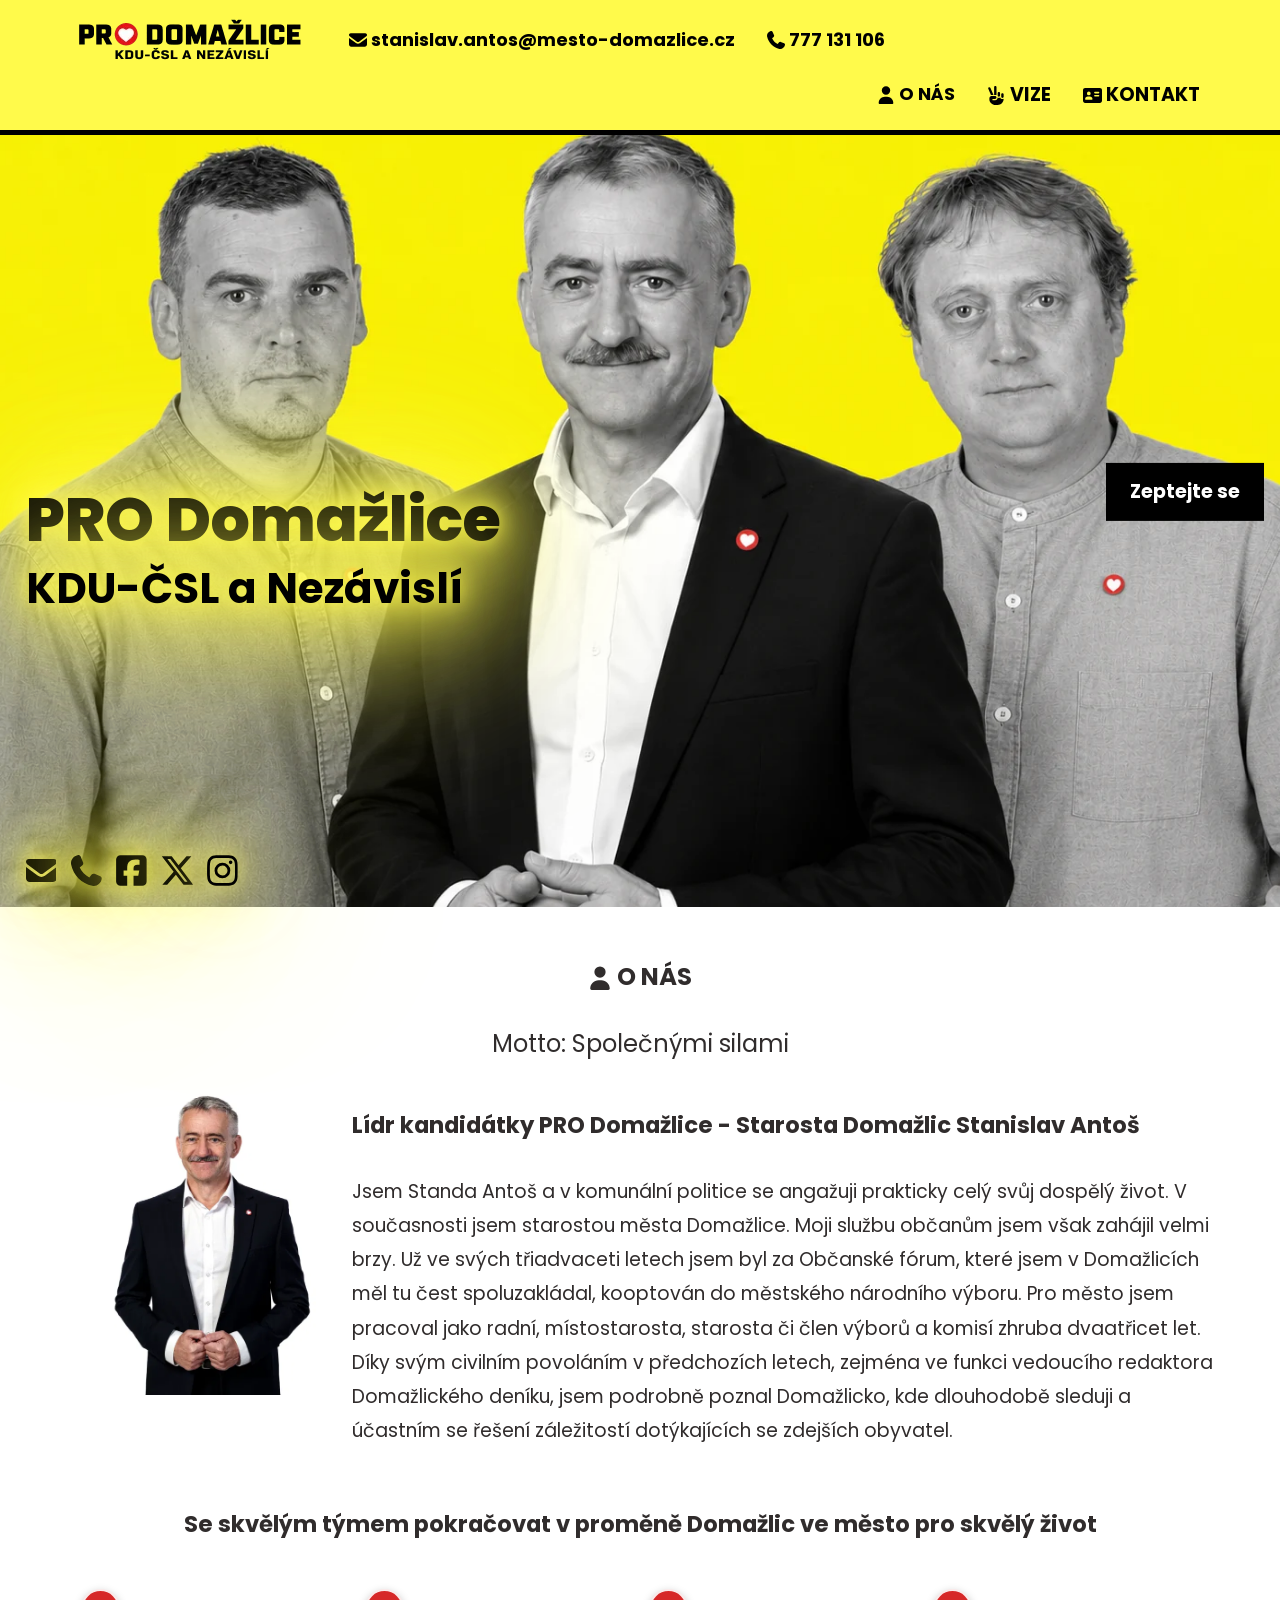
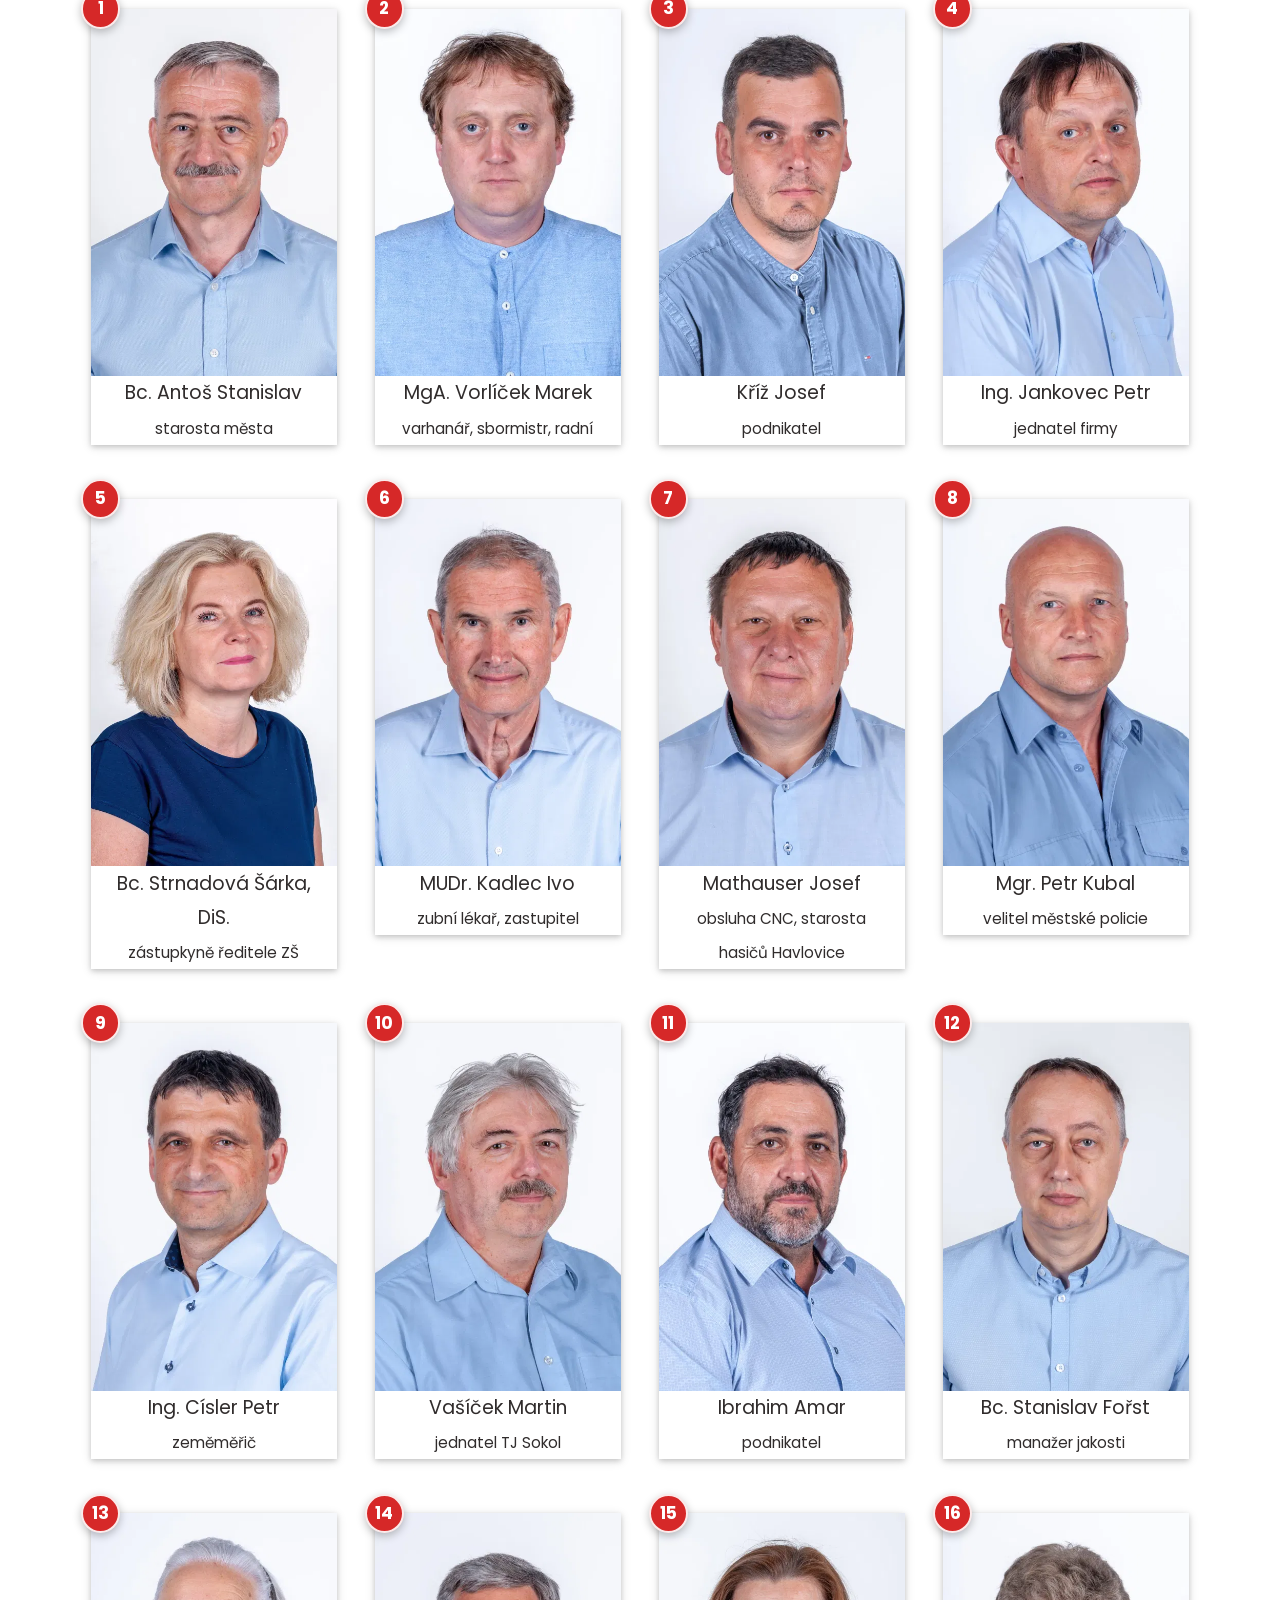
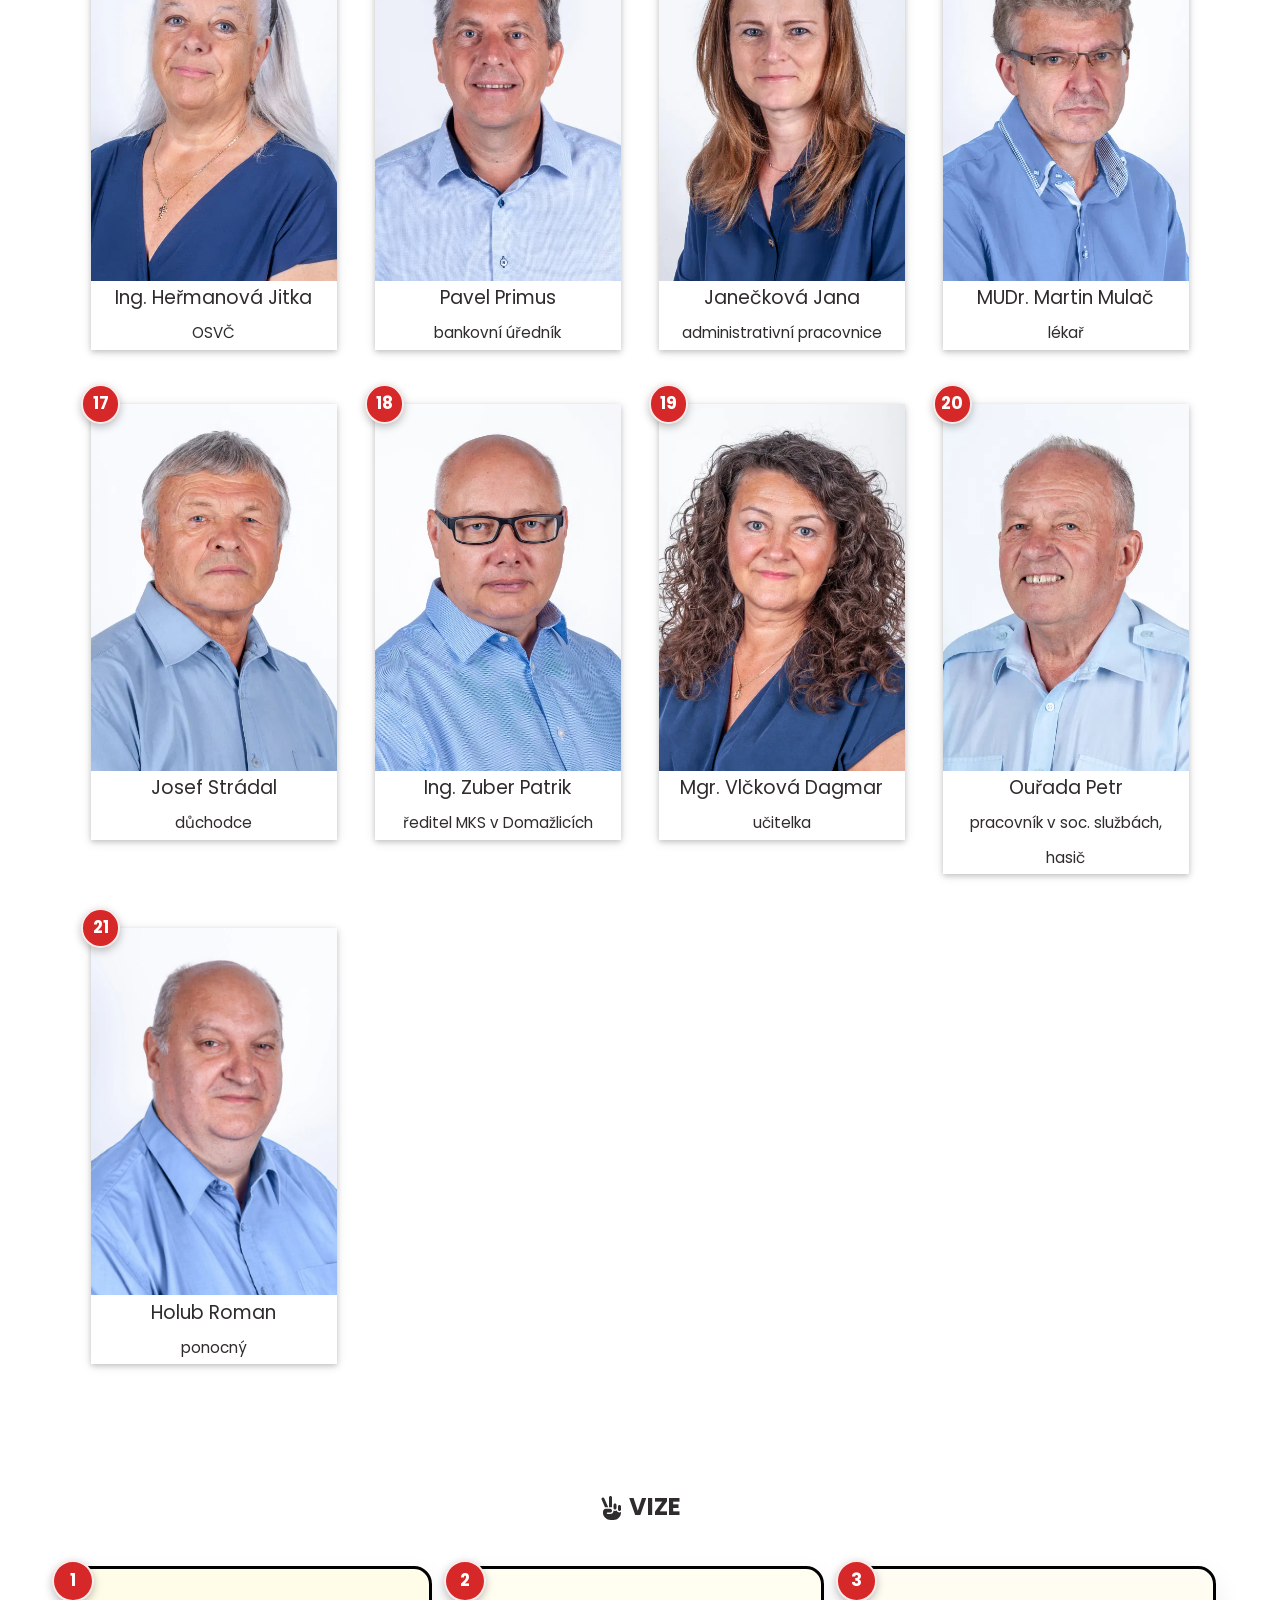
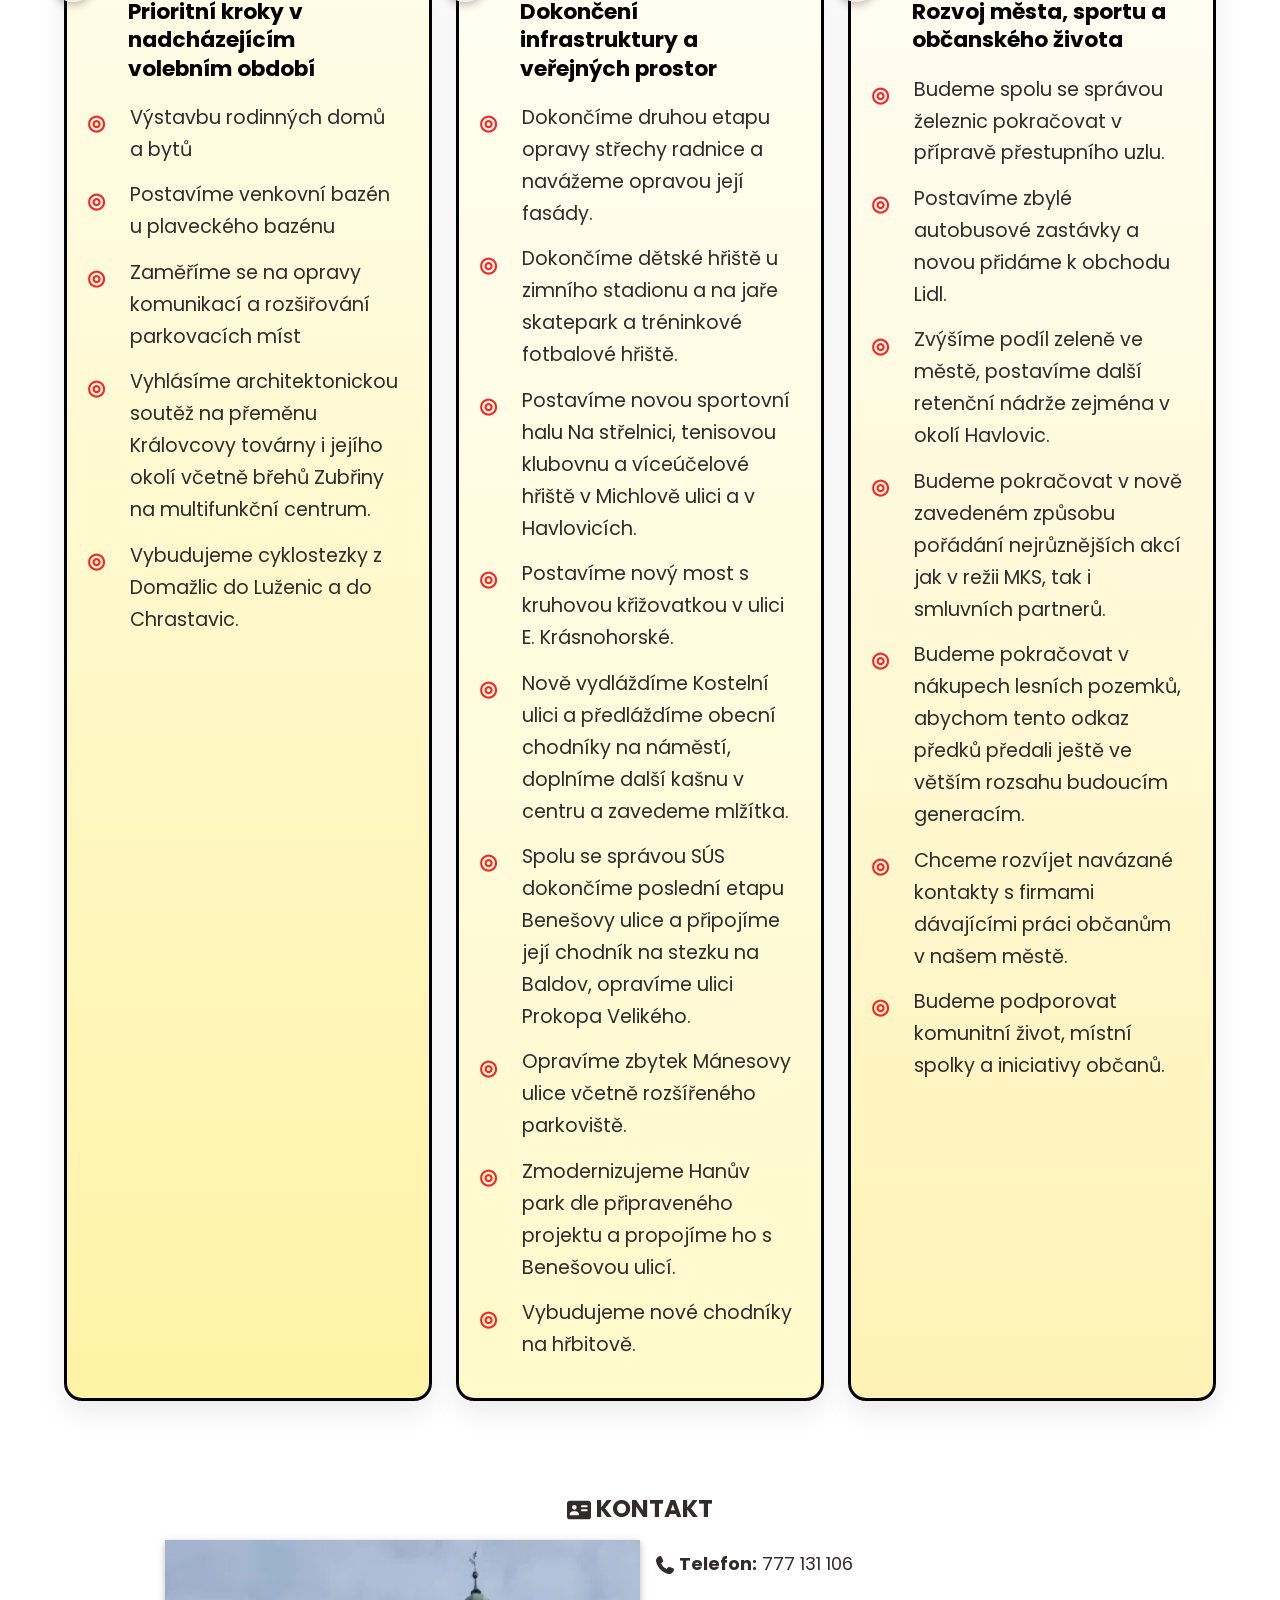
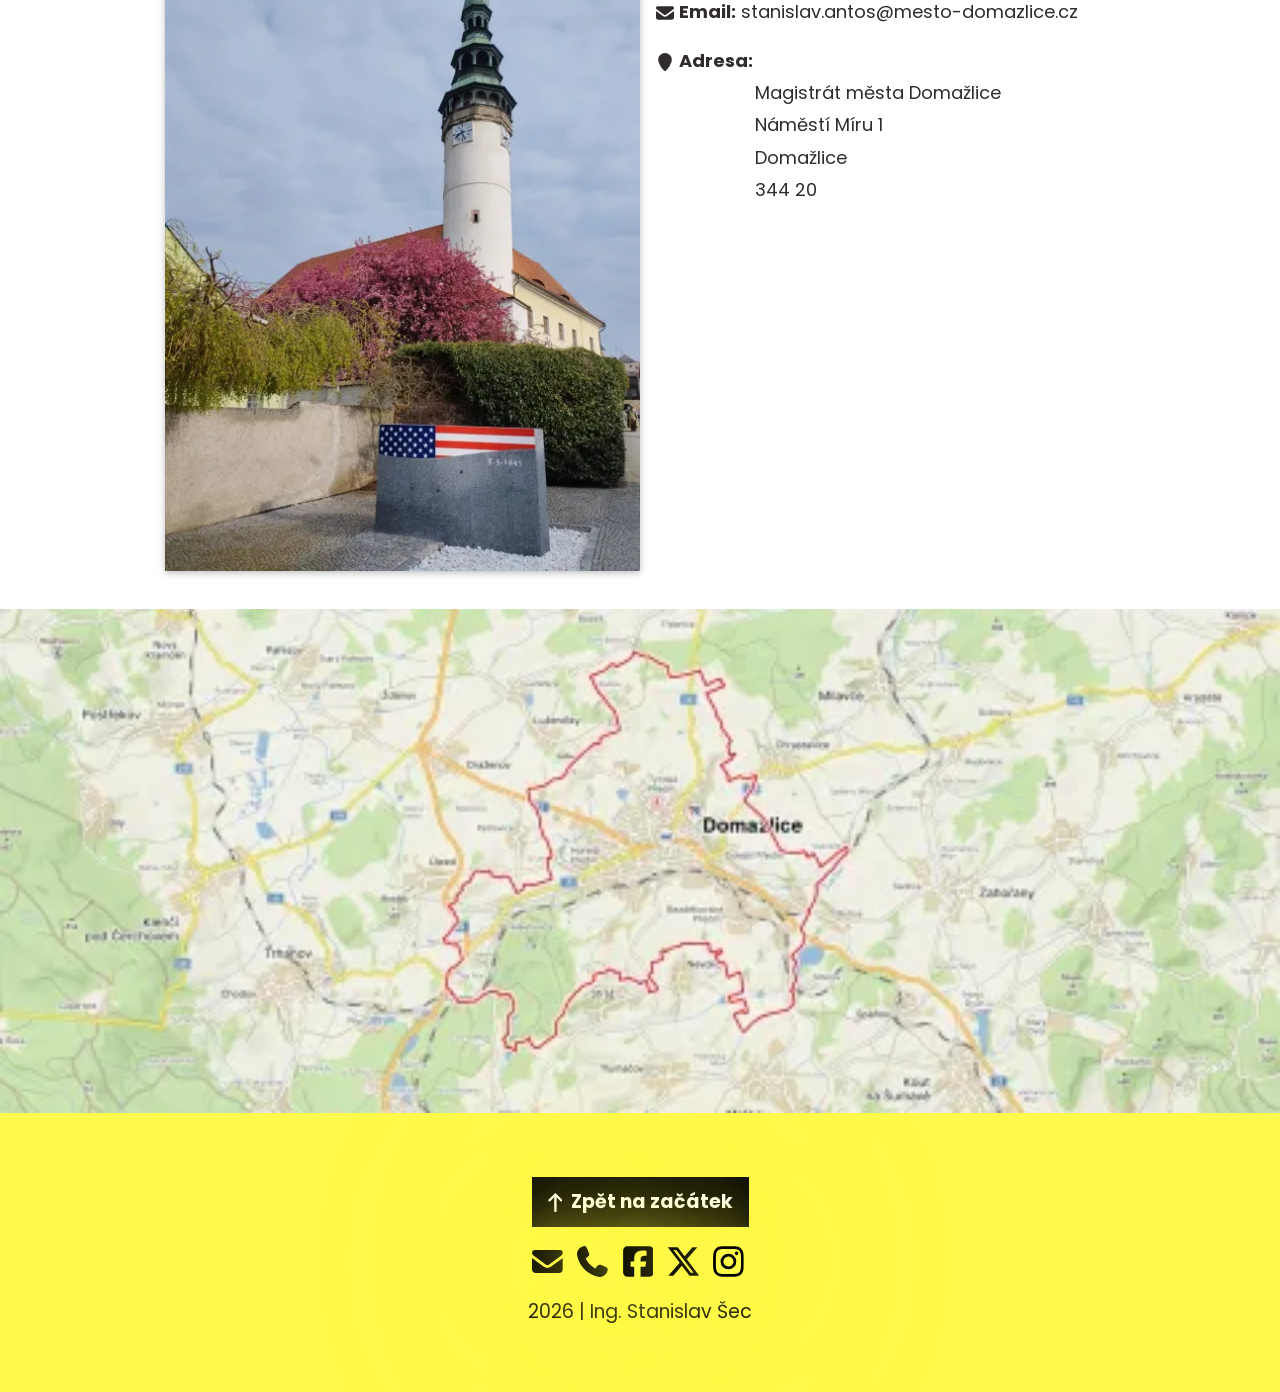
==== commit f87f84ac: "Aktualizace pořadí" ====
--- a/index.html
+++ b/index.html
@@ -22,4 +22,4 @@
 						"areaServed":"CZ"
 					}
 				}
-			}</script><title data-keep="title">KDU-ČSL a Nezávislí - PRO Domažlice</title><meta name="viewport" content="width=device-width,initial-scale=1"><meta name="author" content="Ing. Stanislav Šec"><meta name="robots" content="index, follow"><meta name="title" property="og:title" content="PRO Domažlice"><meta name="description" property="og:description" content="Výchozí webový projekt"><meta name="keywords" property="og:keywords" content="Domažlice, Volby, Starosta Domažlic, Stanislav Antoš, Volby 2026, Pro Domažlice"><meta property="og:type" content="website"><meta property="og:site_name" content="prodomazlice.cz"><meta property="og:locale" content="cs_CS"><meta property="og:url" content="https://prodomazlice.cz/index.html"><meta property="og:image" content="https://prodomazlice.cz/img/socialniSite.webp"><meta property="og:image:alt" content="PRO Domažlice, KDU-ČSL a nezávislí"><meta name="twitter:card" content="summary"><meta name="twitter:title" content="PRO Domažlice"><meta name="twitter:description" content="Výchozí webový projekt"><meta name="twitter:image" content="https://prodomazlice.cz/img/x.webp"><link rel="stylesheet" href="styles.min.css?v=1.0.1"><script src="scripts.min.js?v=1.0.1"></script><link rel="apple-touch-icon" sizes="180x180" href="./img/icons/icon-180x180.png"><link rel="icon" type="image/x-icon" sizes="48x48" href="./img/icons/favicon.ico"><link rel="icon" type="image/png" sizes="32x32" href="./img/icons/icon-32x32.png"><link rel="icon" type="image/png" sizes="16x16" href="./img/icons/icon-16x16.png"><link rel="manifest" href="./site.webmanifest"><link rel="canonical" href="https://prodomazlice.cz/"></head><body><div class="w3-overlay w3-hide-large w3-animate-opacity menuCloser" title="Zavři menu" id="myOverlay"></div><div class="w3-top"><div class="w3-bar color-2" id="myNavbar"><a href="index.html#home" class="w3-bar-item logoWrapp"><img class="logo" alt="logo" src="img/logoRectangle.webp"></a><div class="w3-center w3-hide-small w3-hide-medium"><a href="mailto:&#115;&#116;&#97;&#110;&#105;&#115;&#108;&#97;&#118;&#46;&#97;&#110;&#116;&#111;&#115;&#64;&#109;&#101;&#115;&#116;&#111;&#45;&#100;&#111;&#109;&#97;&#122;&#108;&#105;&#99;&#101;&#46;&#99;&#122;" class="w3-bar-item w3-large"><svg class="fa"><use xlink:href="sprites/fa-solid.svg#envelope"></use></svg> &#115;&#116;&#97;&#110;&#105;&#115;&#108;&#97;&#118;&#46;&#97;&#110;&#116;&#111;&#115;&#64;&#109;&#101;&#115;&#116;&#111;&#45;&#100;&#111;&#109;&#97;&#122;&#108;&#105;&#99;&#101;&#46;&#99;&#122; </a><a href="tel:+420777131106" class="w3-bar-item w3-large"><svg class="fa"><use xlink:href="sprites/fa-solid.svg#phone"></use></svg> 777 131 106</a></div><div class="w3-right w3-hide-small w3-hide-medium"><a href="index.html#about" class="w3-bar-item w3-large"><svg class="fa"><use xlink:href="sprites/fa-solid.svg#user"></use></svg> O NÁS </a><a href="index.html#why" class="w3-bar-item"><svg class="fa"><use xlink:href="sprites/fa-solid.svg#hand-peace"></use></svg> VIZE </a><a href="index.html#contact" class="w3-bar-item"><svg class="fa"><use xlink:href="sprites/fa-solid.svg#address-card"></use></svg> KONTAKT</a></div><span class="menuOpener w3-bar-item w3-right w3-hide-large"><svg class="fa"><use xlink:href="sprites/fa-solid.svg#bars"></use></svg></span></div></div><nav class="menuCloser w3-sidebar w3-bar-block color-2 w3-card w3-animate-right w3-hide-large" id="mySidebar"><div class="w3-bar-item w3-right-align closer"><svg class="fa"><use xlink:href="sprites/fa-solid.svg#close"></use></svg></div><a href="index.html#about" class="w3-bar-item w3-right-align">O NÁS</a> <a href="index.html#why" class="w3-bar-item w3-right-align">VIZE</a> <a href="index.html#contact" class="w3-bar-item w3-right-align">KONTAKT</a></nav><header class="w3-display-container" id="home"><div class="bigTitle w3-display-left w3-text-white"><h1>PRO Domažlice</h1><h2>KDU-ČSL a Nezávislí</h2></div><a href="index.html#contact" class="w3-button w3-padding-large w3-margin-right w3-hide-small w3-display-right w3-hide-medium">Zeptejte se</a><div class="contactIcons"><a href="mailto:&#115;&#116;&#97;&#110;&#105;&#115;&#108;&#97;&#118;&#46;&#97;&#110;&#116;&#111;&#115;&#64;&#109;&#101;&#115;&#116;&#111;&#45;&#100;&#111;&#109;&#97;&#122;&#108;&#105;&#99;&#101;&#46;&#99;&#122;" rel="nofollow"><svg class="fa"><use xlink:href="sprites/fa-solid.svg#envelope"></use></svg> </a><a href="tel:+420777131106" rel="nofollow"><svg class="fa"><use xlink:href="sprites/fa-solid.svg#phone"></use></svg> </a><a href="https://www.facebook.com/stanislav.antos.7" target="_blank" rel="nofollow"><svg class="fa"><use xlink:href="sprites/fa-brands.svg#facebook-square"></use></svg> </a><a href="https://x.com/AntosStanislav" target="_blank" rel="nofollow"><svg class="fa"><use xlink:href="sprites/fa-brands.svg#x-twitter"></use></svg> </a><a href="https://www.instagram.com/antosstanislav/" target="_blank" rel="nofollow"><svg class="fa"><use xlink:href="sprites/fa-brands.svg#instagram"></use></svg></a></div></header><div data-keep="content"><section class="w3-container" id="about"><h3 class="w3-center"><svg class="fa"><use xlink:href="sprites/fa-solid.svg#user"></use></svg> O NÁS</h3><p class="w3-center w3-xlarge">Motto: Společnými silami</p><div class="w3-row"><div class="w3-quarter"><div class="gallery w3-center"><picture><source srcset="imgResized/portret-480.webp" media="(max-width: 1000px)"><source srcset="imgResized/portret-768.webp" media="(max-width: 1400px)"><img src="img/portret.webp" class="portrait" alt="Bc. Stanislav Antoš"></picture></div></div><div class="w3-threequarter"><div class="w3-section w3-animate-zoom"><div class="header w3-left-align">Lídr kandidátky PRO Domažlice - Starosta Domažlic Stanislav Antoš</div><div class="text">Jsem Standa Antoš a v komunální politice se angažuji prakticky celý svůj dospělý život. V současnosti jsem starostou města Domažlice. Moji službu občanům jsem však zahájil velmi brzy. Už ve svých třiadvaceti letech jsem byl za Občanské fórum, které jsem v Domažlicích měl tu čest spoluzakládal, kooptován do městského národního výboru. Pro město jsem pracoval jako radní, místostarosta, starosta či člen výborů a komisí zhruba dvaatřicet let. Díky svým civilním povoláním v předchozích letech, zejména ve funkci vedoucího redaktora Domažlického deníku, jsem podrobně poznal Domažlicko, kde dlouhodobě sleduji a účastním se řešení záležitostí dotýkajících se zdejších obyvatel.</div></div></div></div><div class="w3-section candidates"><div class="header">Se skvělým týmem pokračovat v proměně Domažlic ve město pro skvělý život</div><div class="w3-row-padding w3-margin-top gallery w3-center"><div class="w3-quarter"><div class="w3-card candidate-card"><div class="candidate-badge">1</div><picture><source srcset="imgResized/kandidati/Antoš-480.webp" media="(max-width: 1000px)"><source srcset="imgResized/kandidati/Antoš-768.webp" media="(max-width: 1400px)"><source srcset="imgResized/kandidati/Antoš-1200.webp" media="(max-width: 2000px)"><img src="./img/kandidati/Antoš.webp" class="w3-image" alt="Bc. Antoš Stanislav"></picture><div class="w3-container"><span>Bc. Antoš Stanislav<br><small>starosta města</small></span></div></div></div><div class="w3-quarter"><div class="w3-card candidate-card"><div class="candidate-badge">2</div><picture><source srcset="imgResized/kandidati/Vorlíček-480.webp" media="(max-width: 1000px)"><source srcset="imgResized/kandidati/Vorlíček-768.webp" media="(max-width: 1400px)"><source srcset="imgResized/kandidati/Vorlíček-1200.webp" media="(max-width: 2000px)"><img src="./img/kandidati/Vorlíček.webp" class="w3-image" alt="MgA. Vorlíček Marek"></picture><div class="w3-container"><span>MgA. Vorlíček Marek<br><small>varhanář, sbormistr, radní</small></span></div></div></div><div class="w3-quarter"><div class="w3-card candidate-card"><div class="candidate-badge">3</div><picture><source srcset="imgResized/kandidati/Kříž-480.webp" media="(max-width: 1000px)"><source srcset="imgResized/kandidati/Kříž-768.webp" media="(max-width: 1400px)"><source srcset="imgResized/kandidati/Kříž-1200.webp" media="(max-width: 2000px)"><img src="./img/kandidati/Kříž.webp" class="w3-image" alt="Kříž Josef"></picture><div class="w3-container"><span>Kříž Josef<br><small>podnikatel</small></span></div></div></div><div class="w3-quarter"><div class="w3-card candidate-card"><div class="candidate-badge">4</div><picture><source srcset="imgResized/kandidati/Jankovec-480.webp" media="(max-width: 1000px)"><source srcset="imgResized/kandidati/Jankovec-768.webp" media="(max-width: 1400px)"><source srcset="imgResized/kandidati/Jankovec-1200.webp" media="(max-width: 2000px)"><img src="./img/kandidati/Jankovec.webp" class="w3-image" alt="Ing. Jankovec Petr"></picture><div class="w3-container"><span>Ing. Jankovec Petr<br><small>jednatel firmy</small></span></div></div></div></div><div class="w3-row-padding w3-margin-top gallery w3-center"><div class="w3-quarter"><div class="w3-card candidate-card"><div class="candidate-badge">5</div><picture><source srcset="imgResized/kandidati/Strnadová-480.webp" media="(max-width: 1000px)"><source srcset="imgResized/kandidati/Strnadová-768.webp" media="(max-width: 1400px)"><source srcset="imgResized/kandidati/Strnadová-1200.webp" media="(max-width: 2000px)"><img src="./img/kandidati/Strnadová.webp" class="w3-image" alt="Bc. Strnadová Šárka, DiS."></picture><div class="w3-container"><span>Bc. Strnadová Šárka, DiS.<br><small>zástupkyně ředitele ZŠ</small></span></div></div></div><div class="w3-quarter"><div class="w3-card candidate-card"><div class="candidate-badge">6</div><picture><source srcset="imgResized/kandidati/Kadlec-480.webp" media="(max-width: 1000px)"><source srcset="imgResized/kandidati/Kadlec-768.webp" media="(max-width: 1400px)"><source srcset="imgResized/kandidati/Kadlec-1200.webp" media="(max-width: 2000px)"><img src="./img/kandidati/Kadlec.webp" class="w3-image" alt="MUDr. Kadlec Ivo"></picture><div class="w3-container"><span>MUDr. Kadlec Ivo<br><small>zubní lékař, zastupitel</small></span></div></div></div><div class="w3-quarter"><div class="w3-card candidate-card"><div class="candidate-badge">7</div><picture><source srcset="imgResized/kandidati/Mathauser-480.webp" media="(max-width: 1000px)"><source srcset="imgResized/kandidati/Mathauser-768.webp" media="(max-width: 1400px)"><source srcset="imgResized/kandidati/Mathauser-1200.webp" media="(max-width: 2000px)"><img src="./img/kandidati/Mathauser.webp" class="w3-image" alt="Mathauser Josef"></picture><div class="w3-container"><span>Mathauser Josef<br><small>obsluha CNC, starosta hasičů Havlovice</small></span></div></div></div><div class="w3-quarter"><div class="w3-card candidate-card"><div class="candidate-badge">8</div><picture><source srcset="imgResized/kandidati/Kubal-480.webp" media="(max-width: 1000px)"><source srcset="imgResized/kandidati/Kubal-768.webp" media="(max-width: 1400px)"><source srcset="imgResized/kandidati/Kubal-1200.webp" media="(max-width: 2000px)"><img src="./img/kandidati/Kubal.webp" class="w3-image" alt="Mgr. Petr Kubal"></picture><div class="w3-container"><span>Mgr. Petr Kubal<br><small>velitel městské policie</small></span></div></div></div></div><div class="w3-row-padding w3-margin-top gallery w3-center"><div class="w3-quarter"><div class="w3-card candidate-card"><div class="candidate-badge">9</div><picture><source srcset="imgResized/kandidati/Císler-480.webp" media="(max-width: 1000px)"><source srcset="imgResized/kandidati/Císler-768.webp" media="(max-width: 1400px)"><source srcset="imgResized/kandidati/Císler-1200.webp" media="(max-width: 2000px)"><img src="./img/kandidati/Císler.webp" class="w3-image" alt="Ing. Císler Petr"></picture><div class="w3-container"><span>Ing. Císler Petr<br><small>zeměměřič</small></span></div></div></div><div class="w3-quarter"><div class="w3-card candidate-card"><div class="candidate-badge">10</div><picture><source srcset="imgResized/kandidati/Vašíček-480.webp" media="(max-width: 1000px)"><source srcset="imgResized/kandidati/Vašíček-768.webp" media="(max-width: 1400px)"><source srcset="imgResized/kandidati/Vašíček-1200.webp" media="(max-width: 2000px)"><img src="./img/kandidati/Vašíček.webp" class="w3-image" alt="Vašíček Martin"></picture><div class="w3-container"><span>Vašíček Martin<br><small>jednatel TJ Sokol</small></span></div></div></div><div class="w3-quarter"><div class="w3-card candidate-card"><div class="candidate-badge">11</div><picture><source srcset="imgResized/kandidati/Ibrahim-480.webp" media="(max-width: 1000px)"><source srcset="imgResized/kandidati/Ibrahim-768.webp" media="(max-width: 1400px)"><source srcset="imgResized/kandidati/Ibrahim-1200.webp" media="(max-width: 2000px)"><img src="./img/kandidati/Ibrahim.webp" class="w3-image" alt="Ibrahim Amar"></picture><div class="w3-container"><span>Ibrahim Amar<br><small>podnikatel</small></span></div></div></div><div class="w3-quarter"><div class="w3-card candidate-card"><div class="candidate-badge">12</div><picture><source srcset="imgResized/kandidati/Fořst-480.webp" media="(max-width: 1000px)"><source srcset="imgResized/kandidati/Fořst-768.webp" media="(max-width: 1400px)"><source srcset="imgResized/kandidati/Fořst-1200.webp" media="(max-width: 2000px)"><img src="./img/kandidati/Fořst.webp" class="w3-image" alt="Bc. Stanislav Fořst"></picture><div class="w3-container"><span>Bc. Stanislav Fořst<br><small>manažer jakosti</small></span></div></div></div></div><div class="w3-row-padding w3-margin-top gallery w3-center"><div class="w3-quarter"><div class="w3-card candidate-card"><div class="candidate-badge">13</div><picture><source srcset="imgResized/kandidati/Heřmanová-480.webp" media="(max-width: 1000px)"><source srcset="imgResized/kandidati/Heřmanová-768.webp" media="(max-width: 1400px)"><source srcset="imgResized/kandidati/Heřmanová-1200.webp" media="(max-width: 2000px)"><img src="./img/kandidati/Heřmanová.webp" class="w3-image" alt="Ing. Heřmanová Jitka"></picture><div class="w3-container"><span>Ing. Heřmanová Jitka<br><small>OSVČ</small></span></div></div></div><div class="w3-quarter"><div class="w3-card candidate-card"><div class="candidate-badge">14</div><picture><source srcset="imgResized/kandidati/Primus-480.webp" media="(max-width: 1000px)"><source srcset="imgResized/kandidati/Primus-768.webp" media="(max-width: 1400px)"><source srcset="imgResized/kandidati/Primus-1200.webp" media="(max-width: 2000px)"><img src="./img/kandidati/Primus.webp" class="w3-image" alt="Pavel Primus"></picture><div class="w3-container"><span>Pavel Primus<br><small>bankovní úředník</small></span></div></div></div><div class="w3-quarter"><div class="w3-card candidate-card"><div class="candidate-badge">15</div><picture><source srcset="imgResized/kandidati/Vlčková-480.webp" media="(max-width: 1000px)"><source srcset="imgResized/kandidati/Vlčková-768.webp" media="(max-width: 1400px)"><source srcset="imgResized/kandidati/Vlčková-1200.webp" media="(max-width: 2000px)"><img src="./img/kandidati/Vlčková.webp" class="w3-image" alt="Mgr. Vlčková Dagmar"></picture><div class="w3-container"><span>Mgr. Vlčková Dagmar<br><small>učitelka</small></span></div></div></div><div class="w3-quarter"><div class="w3-card candidate-card"><div class="candidate-badge">16</div><picture><source srcset="imgResized/kandidati/Mulač-480.webp" media="(max-width: 1000px)"><source srcset="imgResized/kandidati/Mulač-768.webp" media="(max-width: 1400px)"><source srcset="imgResized/kandidati/Mulač-1200.webp" media="(max-width: 2000px)"><img src="./img/kandidati/Mulač.webp" class="w3-image" alt="MUDr. Martin Mulač"></picture><div class="w3-container"><span>MUDr. Martin Mulač<br><small>lékař</small></span></div></div></div></div><div class="w3-row-padding w3-margin-top gallery w3-center"><div class="w3-quarter"><div class="w3-card candidate-card"><div class="candidate-badge">17</div><picture><source srcset="imgResized/kandidati/Strádal-480.webp" media="(max-width: 1000px)"><source srcset="imgResized/kandidati/Strádal-768.webp" media="(max-width: 1400px)"><source srcset="imgResized/kandidati/Strádal-1200.webp" media="(max-width: 2000px)"><img src="./img/kandidati/Strádal.webp" class="w3-image" alt="Josef Strádal"></picture><div class="w3-container"><span>Josef Strádal<br><small>důchodce</small></span></div></div></div><div class="w3-quarter"><div class="w3-card candidate-card"><div class="candidate-badge">18</div><picture><source srcset="imgResized/kandidati/Zuber-480.webp" media="(max-width: 1000px)"><source srcset="imgResized/kandidati/Zuber-768.webp" media="(max-width: 1400px)"><source srcset="imgResized/kandidati/Zuber-1200.webp" media="(max-width: 2000px)"><img src="./img/kandidati/Zuber.webp" class="w3-image" alt="Ing. Zuber Patrik"></picture><div class="w3-container"><span>Ing. Zuber Patrik<br><small>ředitel MKS v Domažlicích</small></span></div></div></div><div class="w3-quarter"><div class="w3-card candidate-card"><div class="candidate-badge">19</div><picture><source srcset="imgResized/kandidati/Janečková-480.webp" media="(max-width: 1000px)"><source srcset="imgResized/kandidati/Janečková-768.webp" media="(max-width: 1400px)"><source srcset="imgResized/kandidati/Janečková-1200.webp" media="(max-width: 2000px)"><img src="./img/kandidati/Janečková.webp" class="w3-image" alt="Janečková Jana"></picture><div class="w3-container"><span>Janečková Jana<br><small>administrativní pracovnice</small></span></div></div></div><div class="w3-quarter"><div class="w3-card candidate-card"><div class="candidate-badge">20</div><picture><source srcset="imgResized/kandidati/Ouřada-480.webp" media="(max-width: 1000px)"><source srcset="imgResized/kandidati/Ouřada-768.webp" media="(max-width: 1400px)"><source srcset="imgResized/kandidati/Ouřada-1200.webp" media="(max-width: 2000px)"><img src="./img/kandidati/Ouřada.webp" class="w3-image" alt="Ouřada Petr"></picture><div class="w3-container"><span>Ouřada Petr<br><small>pracovník v soc. službách, hasič</small></span></div></div></div></div><div class="w3-row-padding w3-margin-top gallery w3-center"><div class="w3-quarter"><div class="w3-card candidate-card"><div class="candidate-badge">21</div><picture><source srcset="imgResized/kandidati/Holub-1200.webp" media="(max-width: 2000px)"><img src="./img/kandidati/Holub.webp" class="w3-image" alt="Holub Roman"></picture><div class="w3-container"><span>Holub Roman<br><small>ponocný</small></span></div></div></div></div></div></section><section class="w3-container vision-section" id="why"><h3 class="w3-center"><svg class="fa"><use xlink:href="sprites/fa-solid.svg#hand-peace"></use></svg> VIZE</h3><div class="vision-grid"><div class="vision-panel vision-panel-primary"><div class="vision-header"><span class="vision-no">1</span><h4>Prioritní kroky v nadcházejícím volebním období</h4></div><ol class="vision-list vision-list-check"><li>Výstavbu rodinných domů a bytů</li><li>Postavíme venkovní bazén u plaveckého bazénu</li><li>Zaměříme se na opravy komunikací a rozšiřování parkovacích míst</li><li>Vyhlásíme architektonickou soutěž na přeměnu Královcovy továrny i jejího okolí včetně břehů Zubřiny na multifunkční centrum.</li><li>Vybudujeme cyklostezky z Domažlic do Luženic a do Chrastavic.</li></ol></div><div class="vision-panel"><div class="vision-header"><span class="vision-no">2</span><h4>Dokončení infrastruktury a veřejných prostor</h4></div><ul class="vision-list vision-list-check"><li>Dokončíme druhou etapu opravy střechy radnice a navážeme opravou její fasády.</li><li>Dokončíme dětské hřiště u zimního stadionu a na jaře skatepark a tréninkové fotbalové hřiště.</li><li>Postavíme novou sportovní halu Na střelnici, tenisovou klubovnu a víceúčelové hřiště v Michlově ulici a v Havlovicích.</li><li>Postavíme nový most s kruhovou křižovatkou v ulici E. Krásnohorské.</li><li>Nově vydláždíme Kostelní ulici a předláždíme obecní chodníky na náměstí, doplníme další kašnu v centru a zavedeme mlžítka.</li><li>Spolu se správou železnic dokončíme poslední etapu Benešovy ulice a připojíme její chodník na stezku na Baldov, opravíme ulici Prokopa Velikého.</li><li>Opravíme zbytek Mánesovy ulice včetně rozšířeného parkoviště.</li><li>Zmodernizujeme Hanův park dle připraveného projektu a propojíme ho s Benešovou ulicí.</li><li>Vybudujeme nové chodníky na hřbitově.</li></ul></div><div class="vision-panel vision-panel-secondary"><div class="vision-header"><span class="vision-no">3</span><h4>Rozvoj města, sportu a občanského života</h4></div><ul class="vision-list vision-list-check"><li>Budeme spolu se správou železnic pokračovat v přípravě přestupního uzlu.</li><li>Postavíme zbylé autobusové zastávky a novou přidáme k obchodu Lidl.</li><li>Zvýšíme podíl zeleně ve městě, postavíme další retenční nádrže zejména v okolí Havlovic.</li><li>Budeme pokračovat v nově zavedeném způsobu pořádání nejrůznějších akcí jak v režii MKS, tak i smluvních partnerů.</li><li>Budeme pokračovat v nákupech lesních pozemků, abychom tento odkaz předků předali ještě ve větším rozsahu budoucím generacím.</li><li>Chceme rozvíjet navázané kontakty s firmami dávajícími práci občanům v našem městě.</li><li>Budeme podporovat komunitní život, místní spolky a iniciativy občanů.</li></ul></div></div></section><section class="w3-container" id="contact"><h3 class="w3-center"><svg class="fa"><use xlink:href="sprites/fa-solid.svg#address-card"></use></svg> KONTAKT</h3><div class="w3-row"><div class="w3-half w3-large w3-right"><div class="w3-padding"><svg class="fa"><use xlink:href="sprites/fa-solid.svg#phone"></use></svg> <strong>Telefon:</strong> <a href="tel:+420777131106">777 131 106</a></div><div class="w3-padding"><svg class="fa"><use xlink:href="sprites/fa-solid.svg#envelope"></use></svg> <strong>Email:</strong><a href="mailto:&#115;&#116;&#97;&#110;&#105;&#115;&#108;&#97;&#118;&#46;&#97;&#110;&#116;&#111;&#115;&#64;&#109;&#101;&#115;&#116;&#111;&#45;&#100;&#111;&#109;&#97;&#122;&#108;&#105;&#99;&#101;&#46;&#99;&#122;"> &#115;&#116;&#97;&#110;&#105;&#115;&#108;&#97;&#118;&#46;&#97;&#110;&#116;&#111;&#115;&#64;&#109;&#101;&#115;&#116;&#111;&#45;&#100;&#111;&#109;&#97;&#122;&#108;&#105;&#99;&#101;&#46;&#99;&#122;</a></div><div class="w3-padding"><svg class="fa"><use xlink:href="sprites/fa-solid.svg#map-marker"></use></svg> <strong>Adresa:</strong><br><a href="https://mapy.cz/s/cefejaleje" target="_blank"><address>Magistrát města Domažlice<br>Náměstí Míru 1<br>Domažlice<br>344 20</address></a></div></div><div class="w3-half gallery"><picture><source srcset="imgResized/sidlo-480.webp" media="(max-width: 768px)"><source srcset="imgResized/sidlo-768.webp" media="(max-width: 1200px)"><source srcset="imgResized/sidlo-1200.webp" media="(max-width: 1600px)"><img src="./img/sidlo.webp" class="w3-card-2 w3-image w3-hover-opacity photoDominanta w3-right" alt="KDU-ČSL a Nezávislí - Domažlice"></picture></div></div></section><a href="https://mapy.cz/s/cefejaleje" target="_blank"><picture><source srcset="imgResized/map-480.webp" media="(max-width: 500px)"><source srcset="imgResized/map-768.webp" media="(max-width: 800px)"><source srcset="imgResized/map-1200.webp" media="(max-width: 1250px)"><img src="./img/map.webp" alt="Náhled mapy" class="w3-image map"></picture></a></div><footer class="w3-center color-2 w3-padding-64" data-keep="footer"><a href="#home" class="w3-button"><svg class="fa"><use xlink:href="sprites/fa-solid.svg#arrow-up"></use></svg> Zpět na začátek</a><div class="w3-section contactIcons"><a href="mailto:&#115;&#116;&#97;&#110;&#105;&#115;&#108;&#97;&#118;&#46;&#97;&#110;&#116;&#111;&#115;&#64;&#109;&#101;&#115;&#116;&#111;&#45;&#100;&#111;&#109;&#97;&#122;&#108;&#105;&#99;&#101;&#46;&#99;&#122;" rel="nofollow" class="w3-hover-opacity"><svg class="fa"><use xlink:href="sprites/fa-solid.svg#envelope"></use></svg> </a><a href="tel:+420777131106" rel="nofollow" class="w3-hover-opacity"><svg class="fa"><use xlink:href="sprites/fa-solid.svg#phone"></use></svg> </a><a href="https://www.facebook.com/stanislav.antos.7" target="_blank" rel="nofollow" class="w3-hover-opacity"><svg class="fa"><use xlink:href="sprites/fa-brands.svg#facebook-square"></use></svg> </a><a href="https://x.com/AntosStanislav" target="_blank" rel="nofollow" class="w3-hover-opacity"><svg class="fa"><use xlink:href="sprites/fa-brands.svg#x-twitter"></use></svg> </a><a href="https://www.instagram.com/antosstanislav/" target="_blank" rel="nofollow" class="w3-hover-opacity"><svg class="fa"><use xlink:href="sprites/fa-brands.svg#instagram"></use></svg></a></div><div>2026 | <a href="https://sec.stanislav.eu" rel="nofollow" target="_blank" title="Otevři stránky autora">Ing. Stanislav Šec</a> <img src="https://tracker.stanislav.eu/track.php?site=prodomazlice.cz" class="w3-hide" alt="Visitor Tracking"></div></footer><div id="modal" class="w3-modal w3-black"><span class="w3-button w3-xxlarge w3-black w3-display-topright" title="Zavřít okno"><svg class="fa w3-right"><use xlink:href="sprites/fa-solid.svg#close"></use></svg></span><div class="w3-modal-content w3-animate-zoom w3-center w3-transparent"><img id="modalImage" class="w3-image" alt="popisek" src="./img/sidlo.webp"><p id="caption" class="w3-opacity w3-large"></p></div></div></body></html>+			}</script><title data-keep="title">KDU-ČSL a Nezávislí - PRO Domažlice</title><meta name="viewport" content="width=device-width,initial-scale=1"><meta name="author" content="Ing. Stanislav Šec"><meta name="robots" content="index, follow"><meta name="title" property="og:title" content="PRO Domažlice"><meta name="description" property="og:description" content="Výchozí webový projekt"><meta name="keywords" property="og:keywords" content="Domažlice, Volby, Starosta Domažlic, Stanislav Antoš, Volby 2026, Pro Domažlice"><meta property="og:type" content="website"><meta property="og:site_name" content="prodomazlice.cz"><meta property="og:locale" content="cs_CS"><meta property="og:url" content="https://prodomazlice.cz/index.html"><meta property="og:image" content="https://prodomazlice.cz/img/socialniSite.webp"><meta property="og:image:alt" content="PRO Domažlice, KDU-ČSL a nezávislí"><meta name="twitter:card" content="summary"><meta name="twitter:title" content="PRO Domažlice"><meta name="twitter:description" content="Výchozí webový projekt"><meta name="twitter:image" content="https://prodomazlice.cz/img/x.webp"><link rel="stylesheet" href="styles.min.css?v=1.0.2"><script src="scripts.min.js?v=1.0.2"></script><link rel="apple-touch-icon" sizes="180x180" href="./img/icons/icon-180x180.png"><link rel="icon" type="image/x-icon" sizes="48x48" href="./img/icons/favicon.ico"><link rel="icon" type="image/png" sizes="32x32" href="./img/icons/icon-32x32.png"><link rel="icon" type="image/png" sizes="16x16" href="./img/icons/icon-16x16.png"><link rel="manifest" href="./site.webmanifest"><link rel="canonical" href="https://prodomazlice.cz/"></head><body><div class="w3-overlay w3-hide-large w3-animate-opacity menuCloser" title="Zavři menu" id="myOverlay"></div><div class="w3-top"><div class="w3-bar color-2" id="myNavbar"><a href="index.html#home" class="w3-bar-item logoWrapp"><img class="logo" alt="logo" src="img/logoRectangle.webp"></a><div class="w3-center w3-hide-small w3-hide-medium"><a href="mailto:&#115;&#116;&#97;&#110;&#105;&#115;&#108;&#97;&#118;&#46;&#97;&#110;&#116;&#111;&#115;&#64;&#109;&#101;&#115;&#116;&#111;&#45;&#100;&#111;&#109;&#97;&#122;&#108;&#105;&#99;&#101;&#46;&#99;&#122;" class="w3-bar-item w3-large"><svg class="fa"><use xlink:href="sprites/fa-solid.svg#envelope"></use></svg> &#115;&#116;&#97;&#110;&#105;&#115;&#108;&#97;&#118;&#46;&#97;&#110;&#116;&#111;&#115;&#64;&#109;&#101;&#115;&#116;&#111;&#45;&#100;&#111;&#109;&#97;&#122;&#108;&#105;&#99;&#101;&#46;&#99;&#122; </a><a href="tel:+420777131106" class="w3-bar-item w3-large"><svg class="fa"><use xlink:href="sprites/fa-solid.svg#phone"></use></svg> 777 131 106</a></div><div class="w3-right w3-hide-small w3-hide-medium"><a href="index.html#about" class="w3-bar-item w3-large"><svg class="fa"><use xlink:href="sprites/fa-solid.svg#user"></use></svg> O NÁS </a><a href="index.html#why" class="w3-bar-item"><svg class="fa"><use xlink:href="sprites/fa-solid.svg#hand-peace"></use></svg> VIZE </a><a href="index.html#contact" class="w3-bar-item"><svg class="fa"><use xlink:href="sprites/fa-solid.svg#address-card"></use></svg> KONTAKT</a></div><span class="menuOpener w3-bar-item w3-right w3-hide-large"><svg class="fa"><use xlink:href="sprites/fa-solid.svg#bars"></use></svg></span></div></div><nav class="menuCloser w3-sidebar w3-bar-block color-2 w3-card w3-animate-right w3-hide-large" id="mySidebar"><div class="w3-bar-item w3-right-align closer"><svg class="fa"><use xlink:href="sprites/fa-solid.svg#close"></use></svg></div><a href="index.html#about" class="w3-bar-item w3-right-align">O NÁS</a> <a href="index.html#why" class="w3-bar-item w3-right-align">VIZE</a> <a href="index.html#contact" class="w3-bar-item w3-right-align">KONTAKT</a></nav><header class="w3-display-container" id="home"><div class="bigTitle w3-display-left w3-text-white"><h1>PRO Domažlice</h1><h2>KDU-ČSL a Nezávislí</h2></div><a href="index.html#contact" class="w3-button w3-padding-large w3-margin-right w3-hide-small w3-display-right w3-hide-medium">Zeptejte se</a><div class="contactIcons"><a href="mailto:&#115;&#116;&#97;&#110;&#105;&#115;&#108;&#97;&#118;&#46;&#97;&#110;&#116;&#111;&#115;&#64;&#109;&#101;&#115;&#116;&#111;&#45;&#100;&#111;&#109;&#97;&#122;&#108;&#105;&#99;&#101;&#46;&#99;&#122;" rel="nofollow"><svg class="fa"><use xlink:href="sprites/fa-solid.svg#envelope"></use></svg> </a><a href="tel:+420777131106" rel="nofollow"><svg class="fa"><use xlink:href="sprites/fa-solid.svg#phone"></use></svg> </a><a href="https://www.facebook.com/stanislav.antos.7" target="_blank" rel="nofollow"><svg class="fa"><use xlink:href="sprites/fa-brands.svg#facebook-square"></use></svg> </a><a href="https://x.com/AntosStanislav" target="_blank" rel="nofollow"><svg class="fa"><use xlink:href="sprites/fa-brands.svg#x-twitter"></use></svg> </a><a href="https://www.instagram.com/antosstanislav/" target="_blank" rel="nofollow"><svg class="fa"><use xlink:href="sprites/fa-brands.svg#instagram"></use></svg></a></div></header><div data-keep="content"><section class="w3-container" id="about"><h3 class="w3-center"><svg class="fa"><use xlink:href="sprites/fa-solid.svg#user"></use></svg> O NÁS</h3><p class="w3-center w3-xlarge">Motto: Společnými silami</p><div class="w3-row"><div class="w3-quarter"><div class="gallery w3-center"><picture><source srcset="imgResized/portret-480.webp" media="(max-width: 1000px)"><source srcset="imgResized/portret-768.webp" media="(max-width: 1400px)"><img src="img/portret.webp" class="portrait" alt="Bc. Stanislav Antoš"></picture></div></div><div class="w3-threequarter"><div class="w3-section w3-animate-zoom"><div class="header w3-left-align">Lídr kandidátky PRO Domažlice - Starosta Domažlic Stanislav Antoš</div><div class="text">Jsem Standa Antoš a v komunální politice se angažuji prakticky celý svůj dospělý život. V současnosti jsem starostou města Domažlice. Moji službu občanům jsem však zahájil velmi brzy. Už ve svých třiadvaceti letech jsem byl za Občanské fórum, které jsem v Domažlicích měl tu čest spoluzakládal, kooptován do městského národního výboru. Pro město jsem pracoval jako radní, místostarosta, starosta či člen výborů a komisí zhruba dvaatřicet let. Díky svým civilním povoláním v předchozích letech, zejména ve funkci vedoucího redaktora Domažlického deníku, jsem podrobně poznal Domažlicko, kde dlouhodobě sleduji a účastním se řešení záležitostí dotýkajících se zdejších obyvatel.</div></div></div></div><div class="w3-section candidates"><div class="header">Se skvělým týmem pokračovat v proměně Domažlic ve město pro skvělý život</div><div class="w3-row-padding w3-margin-top gallery w3-center"><div class="w3-quarter"><div class="w3-card candidate-card"><div class="candidate-badge">1</div><picture><source srcset="imgResized/kandidati/Antoš-480.webp" media="(max-width: 1000px)"><source srcset="imgResized/kandidati/Antoš-768.webp" media="(max-width: 1400px)"><source srcset="imgResized/kandidati/Antoš-1200.webp" media="(max-width: 2000px)"><img src="./img/kandidati/Antoš.webp" class="w3-image" alt="Bc. Antoš Stanislav"></picture><div class="w3-container"><span>Bc. Antoš Stanislav<br><small>starosta města</small></span></div></div></div><div class="w3-quarter"><div class="w3-card candidate-card"><div class="candidate-badge">2</div><picture><source srcset="imgResized/kandidati/Vorlíček-480.webp" media="(max-width: 1000px)"><source srcset="imgResized/kandidati/Vorlíček-768.webp" media="(max-width: 1400px)"><source srcset="imgResized/kandidati/Vorlíček-1200.webp" media="(max-width: 2000px)"><img src="./img/kandidati/Vorlíček.webp" class="w3-image" alt="MgA. Vorlíček Marek"></picture><div class="w3-container"><span>MgA. Vorlíček Marek<br><small>varhanář, sbormistr, radní</small></span></div></div></div><div class="w3-quarter"><div class="w3-card candidate-card"><div class="candidate-badge">3</div><picture><source srcset="imgResized/kandidati/Kříž-480.webp" media="(max-width: 1000px)"><source srcset="imgResized/kandidati/Kříž-768.webp" media="(max-width: 1400px)"><source srcset="imgResized/kandidati/Kříž-1200.webp" media="(max-width: 2000px)"><img src="./img/kandidati/Kříž.webp" class="w3-image" alt="Kříž Josef"></picture><div class="w3-container"><span>Kříž Josef<br><small>podnikatel</small></span></div></div></div><div class="w3-quarter"><div class="w3-card candidate-card"><div class="candidate-badge">4</div><picture><source srcset="imgResized/kandidati/Jankovec-480.webp" media="(max-width: 1000px)"><source srcset="imgResized/kandidati/Jankovec-768.webp" media="(max-width: 1400px)"><source srcset="imgResized/kandidati/Jankovec-1200.webp" media="(max-width: 2000px)"><img src="./img/kandidati/Jankovec.webp" class="w3-image" alt="Ing. Jankovec Petr"></picture><div class="w3-container"><span>Ing. Jankovec Petr<br><small>jednatel firmy</small></span></div></div></div></div><div class="w3-row-padding w3-margin-top gallery w3-center"><div class="w3-quarter"><div class="w3-card candidate-card"><div class="candidate-badge">5</div><picture><source srcset="imgResized/kandidati/Strnadová-480.webp" media="(max-width: 1000px)"><source srcset="imgResized/kandidati/Strnadová-768.webp" media="(max-width: 1400px)"><source srcset="imgResized/kandidati/Strnadová-1200.webp" media="(max-width: 2000px)"><img src="./img/kandidati/Strnadová.webp" class="w3-image" alt="Bc. Strnadová Šárka, DiS."></picture><div class="w3-container"><span>Bc. Strnadová Šárka, DiS.<br><small>zástupkyně ředitele ZŠ</small></span></div></div></div><div class="w3-quarter"><div class="w3-card candidate-card"><div class="candidate-badge">6</div><picture><source srcset="imgResized/kandidati/Kadlec-480.webp" media="(max-width: 1000px)"><source srcset="imgResized/kandidati/Kadlec-768.webp" media="(max-width: 1400px)"><source srcset="imgResized/kandidati/Kadlec-1200.webp" media="(max-width: 2000px)"><img src="./img/kandidati/Kadlec.webp" class="w3-image" alt="MUDr. Kadlec Ivo"></picture><div class="w3-container"><span>MUDr. Kadlec Ivo<br><small>zubní lékař, zastupitel</small></span></div></div></div><div class="w3-quarter"><div class="w3-card candidate-card"><div class="candidate-badge">7</div><picture><source srcset="imgResized/kandidati/Mathauser-480.webp" media="(max-width: 1000px)"><source srcset="imgResized/kandidati/Mathauser-768.webp" media="(max-width: 1400px)"><source srcset="imgResized/kandidati/Mathauser-1200.webp" media="(max-width: 2000px)"><img src="./img/kandidati/Mathauser.webp" class="w3-image" alt="Mathauser Josef"></picture><div class="w3-container"><span>Mathauser Josef<br><small>obsluha CNC, starosta hasičů Havlovice</small></span></div></div></div><div class="w3-quarter"><div class="w3-card candidate-card"><div class="candidate-badge">8</div><picture><source srcset="imgResized/kandidati/Kubal-480.webp" media="(max-width: 1000px)"><source srcset="imgResized/kandidati/Kubal-768.webp" media="(max-width: 1400px)"><source srcset="imgResized/kandidati/Kubal-1200.webp" media="(max-width: 2000px)"><img src="./img/kandidati/Kubal.webp" class="w3-image" alt="Mgr. Petr Kubal"></picture><div class="w3-container"><span>Mgr. Petr Kubal<br><small>velitel městské policie</small></span></div></div></div></div><div class="w3-row-padding w3-margin-top gallery w3-center"><div class="w3-quarter"><div class="w3-card candidate-card"><div class="candidate-badge">9</div><picture><source srcset="imgResized/kandidati/Císler-480.webp" media="(max-width: 1000px)"><source srcset="imgResized/kandidati/Císler-768.webp" media="(max-width: 1400px)"><source srcset="imgResized/kandidati/Císler-1200.webp" media="(max-width: 2000px)"><img src="./img/kandidati/Císler.webp" class="w3-image" alt="Ing. Císler Petr"></picture><div class="w3-container"><span>Ing. Císler Petr<br><small>zeměměřič</small></span></div></div></div><div class="w3-quarter"><div class="w3-card candidate-card"><div class="candidate-badge">10</div><picture><source srcset="imgResized/kandidati/Vašíček-480.webp" media="(max-width: 1000px)"><source srcset="imgResized/kandidati/Vašíček-768.webp" media="(max-width: 1400px)"><source srcset="imgResized/kandidati/Vašíček-1200.webp" media="(max-width: 2000px)"><img src="./img/kandidati/Vašíček.webp" class="w3-image" alt="Vašíček Martin"></picture><div class="w3-container"><span>Vašíček Martin<br><small>jednatel TJ Sokol</small></span></div></div></div><div class="w3-quarter"><div class="w3-card candidate-card"><div class="candidate-badge">11</div><picture><source srcset="imgResized/kandidati/Ibrahim-480.webp" media="(max-width: 1000px)"><source srcset="imgResized/kandidati/Ibrahim-768.webp" media="(max-width: 1400px)"><source srcset="imgResized/kandidati/Ibrahim-1200.webp" media="(max-width: 2000px)"><img src="./img/kandidati/Ibrahim.webp" class="w3-image" alt="Ibrahim Amar"></picture><div class="w3-container"><span>Ibrahim Amar<br><small>podnikatel</small></span></div></div></div><div class="w3-quarter"><div class="w3-card candidate-card"><div class="candidate-badge">12</div><picture><source srcset="imgResized/kandidati/Fořst-480.webp" media="(max-width: 1000px)"><source srcset="imgResized/kandidati/Fořst-768.webp" media="(max-width: 1400px)"><source srcset="imgResized/kandidati/Fořst-1200.webp" media="(max-width: 2000px)"><img src="./img/kandidati/Fořst.webp" class="w3-image" alt="Bc. Stanislav Fořst"></picture><div class="w3-container"><span>Bc. Stanislav Fořst<br><small>manažer jakosti</small></span></div></div></div></div><div class="w3-row-padding w3-margin-top gallery w3-center"><div class="w3-quarter"><div class="w3-card candidate-card"><div class="candidate-badge">13</div><picture><source srcset="imgResized/kandidati/Heřmanová-480.webp" media="(max-width: 1000px)"><source srcset="imgResized/kandidati/Heřmanová-768.webp" media="(max-width: 1400px)"><source srcset="imgResized/kandidati/Heřmanová-1200.webp" media="(max-width: 2000px)"><img src="./img/kandidati/Heřmanová.webp" class="w3-image" alt="Ing. Heřmanová Jitka"></picture><div class="w3-container"><span>Ing. Heřmanová Jitka<br><small>OSVČ</small></span></div></div></div><div class="w3-quarter"><div class="w3-card candidate-card"><div class="candidate-badge">14</div><picture><source srcset="imgResized/kandidati/Primus-480.webp" media="(max-width: 1000px)"><source srcset="imgResized/kandidati/Primus-768.webp" media="(max-width: 1400px)"><source srcset="imgResized/kandidati/Primus-1200.webp" media="(max-width: 2000px)"><img src="./img/kandidati/Primus.webp" class="w3-image" alt="Pavel Primus"></picture><div class="w3-container"><span>Pavel Primus<br><small>bankovní úředník</small></span></div></div></div><div class="w3-quarter"><div class="w3-card candidate-card"><div class="candidate-badge">15</div><picture><source srcset="imgResized/kandidati/Janečková-480.webp" media="(max-width: 1000px)"><source srcset="imgResized/kandidati/Janečková-768.webp" media="(max-width: 1400px)"><source srcset="imgResized/kandidati/Janečková-1200.webp" media="(max-width: 2000px)"><img src="./img/kandidati/Janečková.webp" class="w3-image" alt="Janečková Jana"></picture><div class="w3-container"><span>Janečková Jana<br><small>administrativní pracovnice</small></span></div></div></div><div class="w3-quarter"><div class="w3-card candidate-card"><div class="candidate-badge">16</div><picture><source srcset="imgResized/kandidati/Mulač-480.webp" media="(max-width: 1000px)"><source srcset="imgResized/kandidati/Mulač-768.webp" media="(max-width: 1400px)"><source srcset="imgResized/kandidati/Mulač-1200.webp" media="(max-width: 2000px)"><img src="./img/kandidati/Mulač.webp" class="w3-image" alt="MUDr. Martin Mulač"></picture><div class="w3-container"><span>MUDr. Martin Mulač<br><small>lékař</small></span></div></div></div></div><div class="w3-row-padding w3-margin-top gallery w3-center"><div class="w3-quarter"><div class="w3-card candidate-card"><div class="candidate-badge">17</div><picture><source srcset="imgResized/kandidati/Strádal-480.webp" media="(max-width: 1000px)"><source srcset="imgResized/kandidati/Strádal-768.webp" media="(max-width: 1400px)"><source srcset="imgResized/kandidati/Strádal-1200.webp" media="(max-width: 2000px)"><img src="./img/kandidati/Strádal.webp" class="w3-image" alt="Josef Strádal"></picture><div class="w3-container"><span>Josef Strádal<br><small>důchodce</small></span></div></div></div><div class="w3-quarter"><div class="w3-card candidate-card"><div class="candidate-badge">18</div><picture><source srcset="imgResized/kandidati/Zuber-480.webp" media="(max-width: 1000px)"><source srcset="imgResized/kandidati/Zuber-768.webp" media="(max-width: 1400px)"><source srcset="imgResized/kandidati/Zuber-1200.webp" media="(max-width: 2000px)"><img src="./img/kandidati/Zuber.webp" class="w3-image" alt="Ing. Zuber Patrik"></picture><div class="w3-container"><span>Ing. Zuber Patrik<br><small>ředitel MKS v Domažlicích</small></span></div></div></div><div class="w3-quarter"><div class="w3-card candidate-card"><div class="candidate-badge">19</div><picture><source srcset="imgResized/kandidati/Vlčková-480.webp" media="(max-width: 1000px)"><source srcset="imgResized/kandidati/Vlčková-768.webp" media="(max-width: 1400px)"><source srcset="imgResized/kandidati/Vlčková-1200.webp" media="(max-width: 2000px)"><img src="./img/kandidati/Vlčková.webp" class="w3-image" alt="Mgr. Vlčková Dagmar"></picture><div class="w3-container"><span>Mgr. Vlčková Dagmar<br><small>učitelka</small></span></div></div></div><div class="w3-quarter"><div class="w3-card candidate-card"><div class="candidate-badge">20</div><picture><source srcset="imgResized/kandidati/Ouřada-480.webp" media="(max-width: 1000px)"><source srcset="imgResized/kandidati/Ouřada-768.webp" media="(max-width: 1400px)"><source srcset="imgResized/kandidati/Ouřada-1200.webp" media="(max-width: 2000px)"><img src="./img/kandidati/Ouřada.webp" class="w3-image" alt="Ouřada Petr"></picture><div class="w3-container"><span>Ouřada Petr<br><small>pracovník v soc. službách, hasič</small></span></div></div></div></div><div class="w3-row-padding w3-margin-top gallery w3-center"><div class="w3-quarter"><div class="w3-card candidate-card"><div class="candidate-badge">21</div><picture><source srcset="imgResized/kandidati/Holub-1200.webp" media="(max-width: 2000px)"><img src="./img/kandidati/Holub.webp" class="w3-image" alt="Holub Roman"></picture><div class="w3-container"><span>Holub Roman<br><small>ponocný</small></span></div></div></div></div></div></section><section class="w3-container vision-section" id="why"><h3 class="w3-center"><svg class="fa"><use xlink:href="sprites/fa-solid.svg#hand-peace"></use></svg> VIZE</h3><div class="vision-grid"><div class="vision-panel vision-panel-primary"><div class="vision-header"><span class="vision-no">1</span><h4>Prioritní kroky v nadcházejícím volebním období</h4></div><ol class="vision-list vision-list-check"><li>Výstavbu rodinných domů a bytů</li><li>Postavíme venkovní bazén u plaveckého bazénu</li><li>Zaměříme se na opravy komunikací a rozšiřování parkovacích míst</li><li>Vyhlásíme architektonickou soutěž na přeměnu Královcovy továrny i jejího okolí včetně břehů Zubřiny na multifunkční centrum.</li><li>Vybudujeme cyklostezky z Domažlic do Luženic a do Chrastavic.</li></ol></div><div class="vision-panel"><div class="vision-header"><span class="vision-no">2</span><h4>Dokončení infrastruktury a veřejných prostor</h4></div><ul class="vision-list vision-list-check"><li>Dokončíme druhou etapu opravy střechy radnice a navážeme opravou její fasády.</li><li>Dokončíme dětské hřiště u zimního stadionu a na jaře skatepark a tréninkové fotbalové hřiště.</li><li>Postavíme novou sportovní halu Na střelnici, tenisovou klubovnu a víceúčelové hřiště v Michlově ulici a v Havlovicích.</li><li>Postavíme nový most s kruhovou křižovatkou v ulici E. Krásnohorské.</li><li>Nově vydláždíme Kostelní ulici a předláždíme obecní chodníky na náměstí, doplníme další kašnu v centru a zavedeme mlžítka.</li><li>Spolu se správou SÚS dokončíme poslední etapu Benešovy ulice a připojíme její chodník na stezku na Baldov, opravíme ulici Prokopa Velikého.</li><li>Opravíme zbytek Mánesovy ulice včetně rozšířeného parkoviště.</li><li>Zmodernizujeme Hanův park dle připraveného projektu a propojíme ho s Benešovou ulicí.</li><li>Vybudujeme nové chodníky na hřbitově.</li></ul></div><div class="vision-panel vision-panel-secondary"><div class="vision-header"><span class="vision-no">3</span><h4>Rozvoj města, sportu a občanského života</h4></div><ul class="vision-list vision-list-check"><li>Budeme spolu se správou železnic pokračovat v přípravě přestupního uzlu.</li><li>Postavíme zbylé autobusové zastávky a novou přidáme k obchodu Lidl.</li><li>Zvýšíme podíl zeleně ve městě, postavíme další retenční nádrže zejména v okolí Havlovic.</li><li>Budeme pokračovat v nově zavedeném způsobu pořádání nejrůznějších akcí jak v režii MKS, tak i smluvních partnerů.</li><li>Budeme pokračovat v nákupech lesních pozemků, abychom tento odkaz předků předali ještě ve větším rozsahu budoucím generacím.</li><li>Chceme rozvíjet navázané kontakty s firmami dávajícími práci občanům v našem městě.</li><li>Budeme podporovat komunitní život, místní spolky a iniciativy občanů.</li></ul></div></div></section><section class="w3-container" id="contact"><h3 class="w3-center"><svg class="fa"><use xlink:href="sprites/fa-solid.svg#address-card"></use></svg> KONTAKT</h3><div class="w3-row"><div class="w3-half w3-large w3-right"><div class="w3-padding"><svg class="fa"><use xlink:href="sprites/fa-solid.svg#phone"></use></svg> <strong>Telefon:</strong> <a href="tel:+420777131106">777 131 106</a></div><div class="w3-padding"><svg class="fa"><use xlink:href="sprites/fa-solid.svg#envelope"></use></svg> <strong>Email:</strong><a href="mailto:&#115;&#116;&#97;&#110;&#105;&#115;&#108;&#97;&#118;&#46;&#97;&#110;&#116;&#111;&#115;&#64;&#109;&#101;&#115;&#116;&#111;&#45;&#100;&#111;&#109;&#97;&#122;&#108;&#105;&#99;&#101;&#46;&#99;&#122;"> &#115;&#116;&#97;&#110;&#105;&#115;&#108;&#97;&#118;&#46;&#97;&#110;&#116;&#111;&#115;&#64;&#109;&#101;&#115;&#116;&#111;&#45;&#100;&#111;&#109;&#97;&#122;&#108;&#105;&#99;&#101;&#46;&#99;&#122;</a></div><div class="w3-padding"><svg class="fa"><use xlink:href="sprites/fa-solid.svg#map-marker"></use></svg> <strong>Adresa:</strong><br><a href="https://mapy.cz/s/cefejaleje" target="_blank"><address>Magistrát města Domažlice<br>Náměstí Míru 1<br>Domažlice<br>344 20</address></a></div></div><div class="w3-half gallery"><picture><source srcset="imgResized/sidlo-480.webp" media="(max-width: 768px)"><source srcset="imgResized/sidlo-768.webp" media="(max-width: 1200px)"><source srcset="imgResized/sidlo-1200.webp" media="(max-width: 1600px)"><img src="./img/sidlo.webp" class="w3-card-2 w3-image w3-hover-opacity photoDominanta w3-right" alt="KDU-ČSL a Nezávislí - Domažlice"></picture></div></div></section><a href="https://mapy.cz/s/cefejaleje" target="_blank"><picture><source srcset="imgResized/map-480.webp" media="(max-width: 500px)"><source srcset="imgResized/map-768.webp" media="(max-width: 800px)"><source srcset="imgResized/map-1200.webp" media="(max-width: 1250px)"><img src="./img/map.webp" alt="Náhled mapy" class="w3-image map"></picture></a></div><footer class="w3-center color-2 w3-padding-64" data-keep="footer"><a href="#home" class="w3-button"><svg class="fa"><use xlink:href="sprites/fa-solid.svg#arrow-up"></use></svg> Zpět na začátek</a><div class="w3-section contactIcons"><a href="mailto:&#115;&#116;&#97;&#110;&#105;&#115;&#108;&#97;&#118;&#46;&#97;&#110;&#116;&#111;&#115;&#64;&#109;&#101;&#115;&#116;&#111;&#45;&#100;&#111;&#109;&#97;&#122;&#108;&#105;&#99;&#101;&#46;&#99;&#122;" rel="nofollow" class="w3-hover-opacity"><svg class="fa"><use xlink:href="sprites/fa-solid.svg#envelope"></use></svg> </a><a href="tel:+420777131106" rel="nofollow" class="w3-hover-opacity"><svg class="fa"><use xlink:href="sprites/fa-solid.svg#phone"></use></svg> </a><a href="https://www.facebook.com/stanislav.antos.7" target="_blank" rel="nofollow" class="w3-hover-opacity"><svg class="fa"><use xlink:href="sprites/fa-brands.svg#facebook-square"></use></svg> </a><a href="https://x.com/AntosStanislav" target="_blank" rel="nofollow" class="w3-hover-opacity"><svg class="fa"><use xlink:href="sprites/fa-brands.svg#x-twitter"></use></svg> </a><a href="https://www.instagram.com/antosstanislav/" target="_blank" rel="nofollow" class="w3-hover-opacity"><svg class="fa"><use xlink:href="sprites/fa-brands.svg#instagram"></use></svg></a></div><div>2026 | <a href="https://sec.stanislav.eu" rel="nofollow" target="_blank" title="Otevři stránky autora">Ing. Stanislav Šec</a> <img src="https://tracker.stanislav.eu/track.php?site=prodomazlice.cz" class="w3-hide" alt="Visitor Tracking"></div></footer><div id="modal" class="w3-modal w3-black"><span class="w3-button w3-xxlarge w3-black w3-display-topright" title="Zavřít okno"><svg class="fa w3-right"><use xlink:href="sprites/fa-solid.svg#close"></use></svg></span><div class="w3-modal-content w3-animate-zoom w3-center w3-transparent"><img id="modalImage" class="w3-image" alt="popisek" src="./img/sidlo.webp"><p id="caption" class="w3-opacity w3-large"></p></div></div></body></html>
